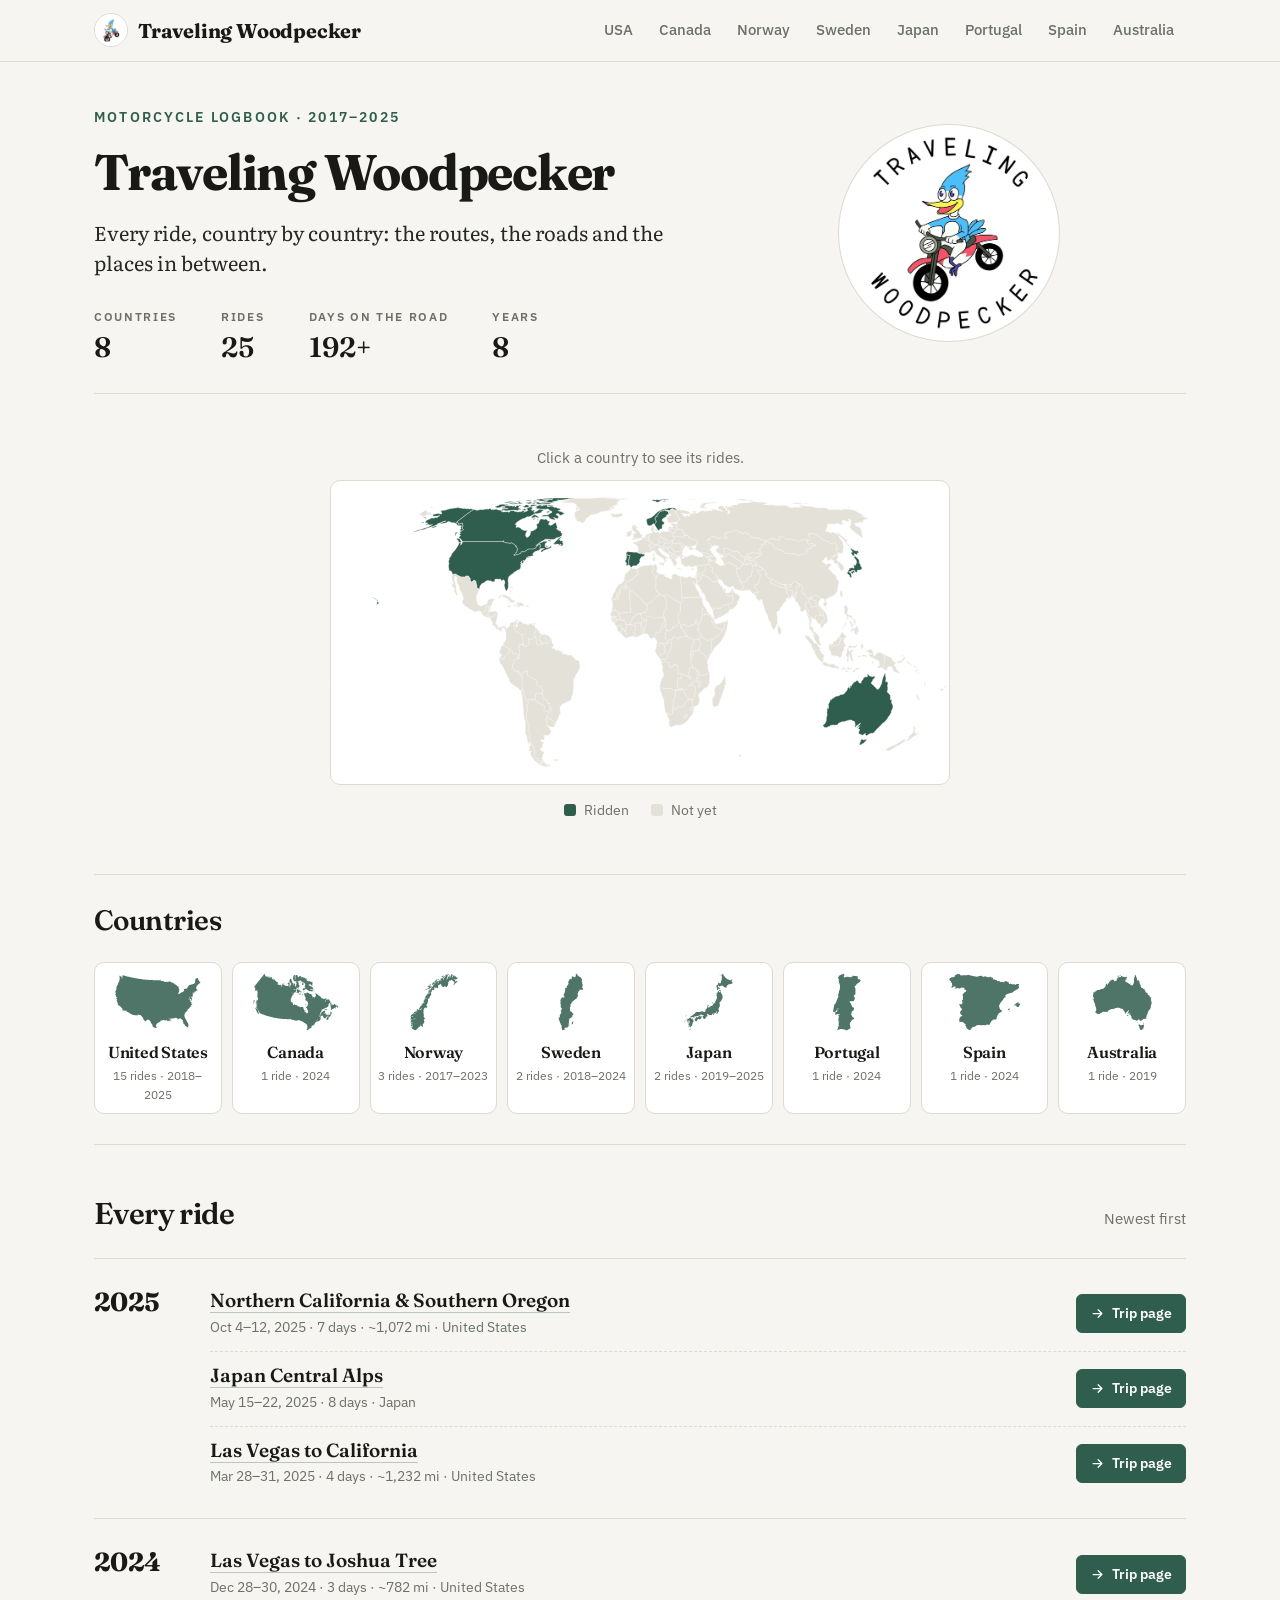
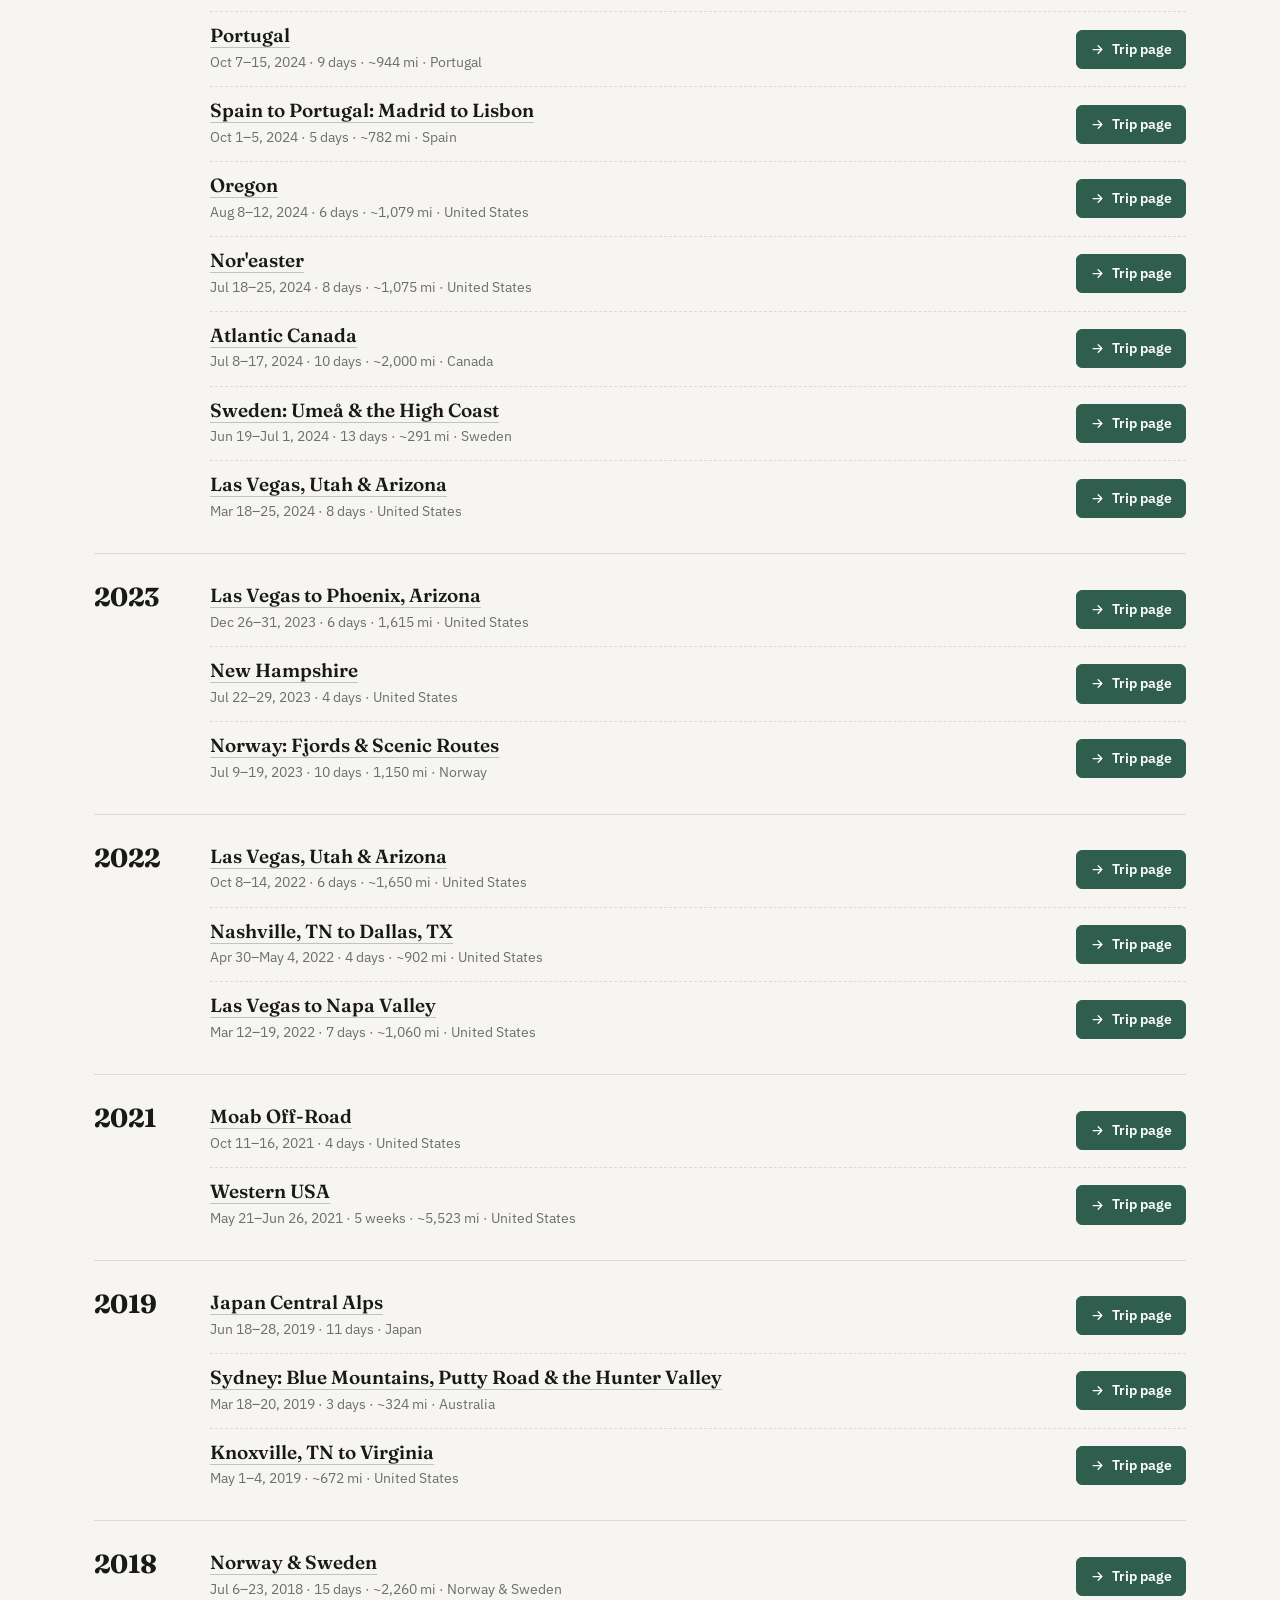
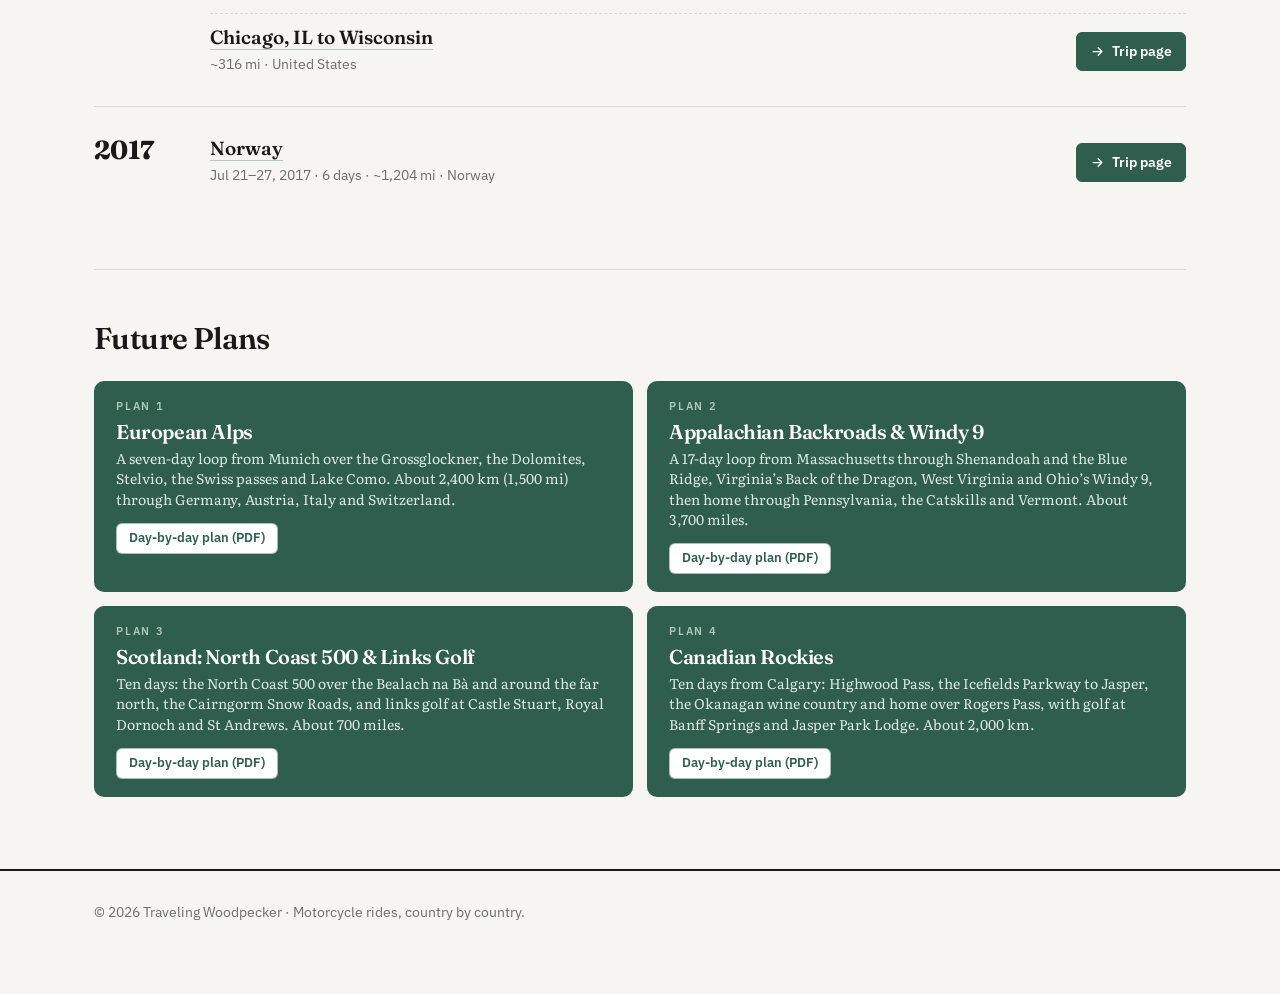
==== index.html @ bb6743f8 "d" ====
<!DOCTYPE html>
<html lang="en">
<head>
<meta charset="utf-8">
<meta name="viewport" content="width=device-width, initial-scale=1">
<title>Traveling Woodpecker</title>
<meta name="description" content="A motorcycle logbook: every ride, country by country.">
<meta name="theme-color" content="#2F5D4E">
<link rel="icon" type="image/png" href="/assets/favicon.png">
<link rel="preconnect" href="https://fonts.googleapis.com"><link rel="preconnect" href="https://fonts.gstatic.com" crossorigin><link href="https://fonts.googleapis.com/css2?family=Fraunces:opsz,wght@9..144,600;9..144,700&family=Literata:opsz,wght@7..72,400;7..72,600&family=IBM+Plex+Sans:wght@400;500;600&family=IBM+Plex+Mono:wght@500&display=swap" rel="stylesheet">
<link rel="stylesheet" href="/assets/site.css?v=ee7597eb">
</head>
<body>
<header class="topbar"><div class="topbar-in"><a class="brand" href="/"><img src="/assets/logo-mark.png" alt="" width="34" height="34"><span>Traveling Woodpecker</span></a><nav class="nav" aria-label="Countries"><a href="/usa/">USA</a><a href="/canada/">Canada</a><a href="/norway/">Norway</a><a href="/sweden/">Sweden</a><a href="/japan/">Japan</a><a href="/portugal/">Portugal</a><a href="/spain/">Spain</a><a href="/australia/">Australia</a></nav></div></header>
<main class="wrap">
<section class="hero hero-split home-hero">
<div><p class="kicker">Motorcycle logbook · 2017–2025</p>
<h1>Traveling Woodpecker</h1>
<p class="dek">Every ride, country by country: the routes, the roads and the places in between.</p>
<dl class="stats"><div class="stat"><dt>Countries</dt><dd>8</dd></div><div class="stat"><dt>Rides</dt><dd>25</dd></div><div class="stat"><dt>Days on the road</dt><dd>192+</dd></div><div class="stat"><dt>Years</dt><dd>8</dd></div></dl></div>
<img class="home-logo" src="/assets/logo-520.png" alt="Traveling Woodpecker logo: a woodpecker riding a dirt bike" width="520" height="511">
</section>
<section class="section" aria-label="World map" id="map-h">
<p class="section-note" style="margin:0 0 10px;text-align:center">Click a country to see its rides.</p>
<svg class="worldmap" viewBox="0 0 960 470" role="img" aria-label="World map with the countries ridden highlighted"><path d="M949.4,323L950.2,322.4L950.8,323.4L949.7,325.3L947.9,325.8L946.6,325.3L946.9,323.8L948.3,322.6ZM955.4,319.6L953.5,320.5L951.5,321.3L951.6,319.9L953.2,319.2L954.1,319L956,317.9L956,317.9L955.4,319.6ZM4,317.9L4,317.9L4,317.9L4.5,317.7L4.7,319.4L4.6,319.6L4.6,319.6L4,317.9Z"><title>Fiji</title></path><path d="M571.4,263.4L571.8,263.8L581.5,271.2L581.7,273.3L585.5,276.9L584.1,281.4L584.2,283.5L585.9,284.8L586,285.7L585.2,287.9L585.3,289L585.1,290.7L585.9,293L586.9,296.5L587.8,297.3L585.6,299.4L582.6,300.8L581,300.7L580,301.8L578.1,301.9L577.4,302.4L574.3,301.4L572.2,301.6L571.7,296.8L570.8,295.1L570.3,294.1L567.7,293.4L566.3,292.3L564.6,291.7L563.5,291.1L562.4,290.2L561.1,285.6L559.6,283.6L559.1,281.5L559.4,279.6L558.9,276.3L560.1,276.1L561.1,274.8L562.1,272.9L562.8,272.2L562.8,271L562.2,270.2L562.1,268.7L562.9,268.3L563,266.1L562,264.1L562.9,263.7L565.9,263.7Z"><title>Tanzania</title></path><path d="M457.9,161.6L457.9,161.9L457.9,162.5L457.7,167.7L449.3,167.5L449.1,176.3L446.7,176.7L446,178.4L446.3,183.5L436.1,183.5L435.5,184.6L435.7,183.2L435.7,183.2L441.6,182.9L441.9,181.6L443.1,180.1L444.1,175.3L447.8,171.5L449.2,167.2L450,166.9L450.9,164.3L453.1,163.9L454,164.3L455.1,164.3L456,163.6L457.6,163.5L457.5,161.6Z"><title>W. Sahara</title></path><a href="/canada/" aria-label="Canada"><path d="M204.7,94.1L204.4,94.1L202.3,91.3L201.7,90.1L198.6,88.9L199.5,86.4L201.3,84.7L199.5,83.6L201.1,81.4L200.3,79.4L201.6,78.1L204,76.8L205.5,75.2L203.5,73.5L204.4,70.6L205,68.8L204.3,67.7L204.1,66.7L204.4,65.4L201.4,66.2L197.9,67.6L197.9,66L197.7,64.9L196.5,64.3L194.6,64.2L211,51.4L221.4,44.1L224.1,44.5L225.7,45.4L227.4,45.6L230.2,44.8L233.2,44.3L235.6,44.5L239.5,43.7L243.1,43.2L243.3,44L245.3,43.5L246.9,42.7L247.9,42.9L248.8,44.5L252.8,43.3L251.2,44.7L253.9,44.4L255.3,43.8L257.4,43.9L259.2,44.7L262.7,45.4L264.8,45.7L266.8,45.6L268.1,46.6L264.4,47.6L267.3,48L272.6,47.7L274.6,47.4L275.3,48.6L278.4,47.6L277.4,46.7L279.3,46.1L281.7,46L283.4,45.8L284.4,46.3L285.1,47.3L287.4,47.2L289.8,48.1L293,47.7L295.7,47.8L296.7,46.6L298.7,46.2L300.9,46.9L299.1,48.8L301.8,47.2L303.2,47.2L306,45.3L305.1,44.1L303.7,43.4L305.9,41.4L309.4,40.2L311.4,40.5L312.5,41.2L313,43.2L310.5,44.1L313.5,44.5L311.7,46.4L315.6,44.9L316.6,46.2L314.8,47.6L315.4,49L318.6,47.5L321.5,45.8L323.4,43.8L325.9,43.9L328.4,44.2L330,45.1L329.4,46.1L327.1,47.1L327.6,48.2L326.5,49.1L321.6,50.6L318.7,50.9L317.3,50.3L315.9,51.3L312.5,53.1L311.2,54L307.7,55.5L304.8,55.6L302.5,56.6L301.2,58L298.7,58.3L294.7,60.1L290.4,62.8L288.1,64.7L285.8,67.5L288.5,67.9L287.7,70.2L287.2,72.1L290.5,71.6L293.6,72.7L295.1,73.7L295.8,74.9L297.9,75.7L299.5,76.8L302.9,76.9L305.1,77.2L303.3,79.5L302.4,82.2L302.3,85.2L304.1,87.8L306.3,86.9L309,84.1L310.2,79.8L309.5,78.4L313.6,77.2L317.1,75.4L319.3,73.6L320.1,71.9L320,69.7L318.7,67.8L322.8,65.3L323.3,63.1L325.1,59.5L326.9,58.9L329.8,59.6L331.7,59.8L333.8,59.2L335.1,60L336.7,61.3L336.7,62.2L340.2,62.4L339,64.4L337.9,67.5L339.5,67.8L340.2,69.3L344,67.9L347.4,65.2L349.3,64.1L349.7,66.3L350.8,69.4L351.6,72.5L350,74.1L352.2,75.5L353.4,77L356.5,77.7L357.5,78.5L357.4,80.8L359,81.2L359.4,82.2L358.4,85.2L356.4,86.3L354.5,87.2L350.5,88.2L346.8,90.5L342.9,91L338.4,90.4L335.1,90.4L332.7,90.6L329.9,92.6L326.6,93.9L321.7,97.7L318,100.4L320.1,99.9L325.3,96.1L331,93.7L334.5,93.4L335.9,94.8L333,96.8L332.5,99.9L332.4,102.1L334.9,103.6L338.8,103.2L342.3,99.8L341.7,102L342.8,103.1L339.3,105L333.6,106.8L330.8,108L327.5,110.2L325.8,110L326.6,107.4L331.5,104.9L327.8,105L325.1,105.4L324.2,103.7L325.8,99.7L325.1,98.8L323.4,99.3L323,98.6L320.3,100.8L318.7,103.1L317.3,104.4L316.2,104.9L315.4,105L314.9,105.8L310.6,105.8L307.1,105.8L305.8,106.4L302.5,108.5L302.1,108.8L300.9,109.9L298.7,109.9L296.4,109.9L295.2,110.4L295.3,111L295.1,112L294.9,112.3L291.2,113.8L288.6,114.3L285.2,115.9L284.6,115.9L284,115.4L283.9,115L284.1,114.7L285.1,113.6L286.9,111.9L288.4,110.1L289.1,107.5L289.8,104.8L288.1,103.4L288.6,102.8L288.4,102.5L287.8,102.5L287.6,102L287.8,101.3L287.2,101.6L286.6,101.5L286.9,101.2L286.5,100.9L286.7,100.2L285.4,99.2L284.1,98.3L282.4,97.1L280.9,96.1L278.4,96.9L277.7,96.9L275.3,96.2L273.3,96.5L271.6,95.7L269.5,95.2L268.1,95L267.7,94.5L268.2,93L267.4,93L266.8,94.1L262.1,94.1L254.5,94.1L246.8,94.1L240.1,94.1L233.4,94.1L226.8,94.1L220,94.1L217.7,94.1L211.1,94.1ZM313.7,59.2L315.9,58.1L318.6,58.1L318.2,58.6L315,59.8L313.6,59.8ZM338.3,38.7L337.1,37.9L337.7,37.3L338.7,37.2L342.5,37.4L344.8,38.2L344.6,38.7L342.8,38.6L340.9,38.6L338.7,38.8ZM320.3,60L321.6,59.3L322.4,59.4L322.5,59.8L320.9,61.1L320.2,60.9L320.1,60.2ZM317.3,35.4L315.7,35.9L313.3,35.8L311.7,35.4L313.3,34.8L316.2,34.4L317.2,34.9ZM320.7,31.9L319.9,31.9L316.8,31.9L316.8,31.5L320.2,31.5L321.1,31.8ZM317.5,30.4L319.1,30.8L318.1,31.3L315.3,31.5L314.3,31.2L314.1,30.8L314.5,30.3L316.6,30.4ZM325.9,36.2L323.3,36L319.2,35.6L319.4,34.8L320,34.1L318.9,33.5L315.5,33.3L314,32.9L315.3,32.4L318.7,32.4L320.1,32.9L323.5,32.9L324.5,33.3L323.5,33.8L325.2,34.1L325.9,34.4L328.2,34.5L330.6,34.6L333.7,34.3L337.3,34.2L340,34.3L341.4,34.8L341.2,35.4L339.7,35.8L336.8,36.1L334.8,36L329.5,36.2ZM292.2,31.1L294.3,31.3L293.3,31.7L289.6,32.1L287.7,31.6L289.5,31.3ZM293.7,30.4L295.6,30.6L293.2,30.8L290.4,30.8L290.7,30.7L292.9,30.3ZM357.7,87.5L355.9,89.3L353.6,91.8L355.3,90.8L356.6,91.4L355.5,92.4L357.2,93.2L358.5,92.5L360.4,93.4L359,95.5L360.7,95L360.5,96.5L360.7,98.3L358.9,100.9L357.8,101L356.5,100.4L357.8,98L357.3,97.7L353.8,100.2L352.5,100.1L354.5,98.7L352.6,98L350.1,98.2L345.7,98.1L345.7,97.2L347.5,96.2L346.8,95.4L349.3,93.7L353.2,89.2L355.2,87.6L357.5,86.7L358.4,86.8ZM318.4,53.3L319.9,54L321.6,54.7L321,55.7L322.6,55.6L323.4,56.3L321.2,57L318.5,56.5L318.2,55.5L315.4,56.6L311.7,57.8L312,56.5L309.2,56.7L311.8,55.6L313.4,53.9L315.7,52L316.9,52.1L316.5,53.1L317.8,52.7ZM339.4,39.5L341.7,38.8L344.9,39.6L346.8,40.4L346.4,41.2L350,40.8L351,41.9L354.9,42.6L356,43.3L356.5,45.1L352.4,46L356,47.2L358.6,47.7L360.2,49.5L363.1,49.6L361.6,51.1L356.7,53.5L354.9,52.6L353.2,50.6L350.6,50.9L349.5,52.1L350.8,53.3L352.8,54.3L353.2,54.9L353.2,57L351.5,58.7L349.4,58L345.6,56.3L347.2,58.2L348.4,59.6L348.3,60.4L343.4,59.4L340,58.1L338.3,57L339.4,56.4L337.3,55.3L335.2,54.2L334.8,54.8L328.9,55.2L327.8,54.4L330.3,52.9L333.9,52.8L338,52.6L338,51.8L339.4,50.8L343.2,48.8L343.4,47.9L343.1,47.2L341,46.3L337.8,45.6L339.3,45.1L338.3,44L336.8,43.9L335.9,43.3L334.4,43.8L330.9,44L324.6,43.6L321.2,43.1L318.5,42.8L317.6,42.2L320.3,41.4L317.7,41.4L318.9,39.7L321.7,38.2L324.1,37.5L329.1,37.1L326.8,38.1L327.2,39.2L330.1,37.8L335.2,37.2L336.7,38.9L335.5,39.9ZM314.4,36.6L318,36.7L321,37L316.9,38.4L314.4,38.8L311.2,40L309.2,39.9L309.7,38.5L310.6,37.7L312.2,37ZM268.8,33.7L273.1,32.7L277.8,31.9L280.4,31.9L283,31.8L281.4,32.7L279.4,33.2L277.8,33.3L273.8,33.8L270.7,34ZM195,80.1L197.2,79.9L193.7,82.9L193.7,85.1L192.8,85.1L192.6,83.9L192.9,82.6L192.6,81.8L193.4,80.6L194.3,79.8ZM303.6,29.8L306.7,30L310.7,30.4L311.3,30.9L311.4,31.4L308.8,31.3L306.5,30.9L302.8,30.9L304.9,30.5L303.2,30.3ZM202.2,95.5L200.7,95.9L198,94.6L198.2,93.6L196.9,92.6L197.2,91.8L195.3,91.2L195.7,89.7L196.5,89.1L198.3,89.7L199.3,90.1L201.1,90.4L201.1,91.4L201.1,92.7L202.4,93.9ZM267.7,36.1L269.7,36.5L274.1,36.5L275.2,37L276.2,37.6L273.5,38L267.6,39.2L263.9,40.4L262.9,41.1L257,41.9L257.1,41.2L254.2,40.3L255.9,39.6L258.8,38.4L261.8,37.3L261.4,36.4ZM294.2,34.1L296,33.9L297.7,33.9L297.2,34.6L295.3,35.3L289.1,35.5L283.9,36.2L281.2,36.2L281.6,35.7L286.1,35.1L278,35.3L275.9,35L280.1,33.6L282.3,33.3L286.5,33.7L288.5,34.5L291.4,34.6L290.6,33.3L292.8,32.8L294.4,33L294.1,33.6ZM291.3,38.3L292.5,38.9L291.8,40.6L290.9,41.8L293,42.7L295.4,43.5L294.3,44.3L291.1,44.5L291.5,45.2L290.2,45.9L287.1,45.6L284.5,45.1L282.3,45.2L278.1,45.8L273,46.1L269.5,46.3L269.6,45.4L267.7,44.9L265.8,45.1L265.3,43.6L266.8,43.4L270,43.1L272.5,43.2L275.2,42.9L272.2,42.5L268.1,42.6L265.6,42.6L265.5,41.9L270.6,41.2L267.7,41.3L265.2,40.8L268.4,39.5L270.5,38.9L276.5,37.9L277.9,38.2L276,39L280.6,38.5L282,39.3L285.1,38.5L286.1,39L285.5,40.6L287.3,39.9L288,38.2L289.9,38ZM301.4,38.9L300.7,37.8L303.6,37.1L305.4,37.4L308.7,37.2L308.7,37.6L306.2,38.4L308.1,39.1L306.2,40.6L302.5,41.3L300.9,41.1L300.4,40.5L297.4,39.2L298,38.7ZM292.2,37.4L294.6,37.4L295.6,37.7L292.8,38.8L291.3,37.7ZM311.6,32.9L312.2,33.6L311.4,34.3L309.4,35.3L306.4,35.5L304.8,35.2L305.8,34.4L302.9,34.5L304,33.4L305.8,33.5L309,33L311.3,33.1ZM321,28.5L322.5,28.2L324.3,28.1L323.8,27.9L327.7,27.9L329.3,28.4L331.8,28.6L334.3,28.8L334.9,29.5L336.5,29.8L333.9,30.1L329.9,31L326.8,31.1L323.5,30.9L322.2,30.4L322.7,30L324.3,29.7L321.3,29.8L319.9,29.4L319.4,28.9ZM329.7,27.3L332.3,27.2L334.3,27.1L337.6,27L340.4,26.7L342.3,26.8L343.9,27L345.5,26.6L347.8,26.4L350.8,26.4L355.8,26.3L356.6,26.4L361.4,26.3L364.9,26.3L368.4,26.4L372.7,26.4L376.1,26.5L379,26.7L378.7,27L374.5,27.3L370.3,27.5L368.7,27.7L372.3,27.7L367.9,28.2L365,28.5L361.4,29.3L357.8,29.5L356.6,29.7L351.4,29.8L353.6,29.9L352.3,30.1L353.1,30.7L351.2,31.1L348.2,31.4L347,31.9L344.2,32.3L344.2,32.6L347.2,32.5L346.9,32.9L341.6,33.7L337.5,33.3L332.2,33.5L329.8,33.3L326.7,33.3L327.1,32.6L330.6,32.3L330.7,31.4L331.8,31.4L335.8,31.9L334.3,31.1L331.8,30.9L333.6,30.4L336.9,30.2L337.8,29.8L335.8,29.4L335.7,28.8L340.2,28.9L341.4,29L344.4,28.6L340.7,28.5L334.9,28.6L332.3,28.3L331.4,27.9L329.7,27.6ZM338.7,48.5L337,49.1L334.8,49.2L335.1,48.2L336.7,47.1L338.7,46.8L339.7,47.3L339.1,48.2ZM303,44.5L303.4,45.2L301.6,45.9L299.7,45.3L298,45.5L296.3,44.7L298.5,44.1L300.7,43.3L302.1,43.8L302.8,44.2ZM336.4,91.6L337.3,91.4L339.9,92.1L341.8,93.3L341.6,93.8L340.5,93.8L338,92.9ZM334.4,99.8L334.6,101.2L336.1,101.6L338.3,101.5L336.7,102.7L335.8,102.9L333.4,101.7L333.2,100.7Z"><title>Canada</title></path></a><a href="/usa/" aria-label="United States"><path d="M204.7,94.1L211.1,94.1L217.7,94.1L220,94.1L226.8,94.1L233.4,94.1L240.1,94.1L246.8,94.1L254.5,94.1L262.1,94.1L266.8,94.1L267.4,93L268.2,93L267.7,94.5L268.1,95L269.5,95.2L271.6,95.7L273.3,96.5L275.3,96.2L277.7,96.9L278.4,96.9L280.9,96.1L282.4,97.1L284.1,98.3L285.4,99.2L286.7,100.2L286.5,100.9L286.9,101.2L286.6,101.5L287.2,101.6L287.8,101.3L287.6,102L287.8,102.5L288.4,102.5L288.6,102.8L288.1,103.4L289.8,104.8L289.1,107.5L288.4,110.1L286.9,111.9L285.1,113.6L284.1,114.7L283.9,115L284,115.4L284.6,115.9L285.2,115.9L288.6,114.3L291.2,113.8L294.9,112.3L295.1,112L295.3,111L295.2,110.4L296.4,109.9L298.7,109.9L300.9,109.9L302.1,108.8L302.5,108.5L305.8,106.4L307.1,105.8L310.6,105.8L314.9,105.8L315.4,105L316.2,104.9L317.3,104.4L318.7,103.1L320.3,100.8L323,98.6L323.4,99.3L325.1,98.8L325.8,99.7L324.2,103.7L325.1,105.4L325.1,106.4L322.1,107.8L319.3,108.9L316.5,109.8L314.6,111.6L314,112.3L313.4,113.9L313.6,115.5L314.5,115.6L314.7,114.5L315.1,115.2L314.6,116L312.9,116.5L311.7,116.5L309.8,117L308.7,117.2L307.3,117.3L305,118.2L308.7,117.6L309.2,118.2L305.5,119.2L304,119.2L304.2,118.8L303.2,119.7L303.8,119.8L302.5,122.1L299.9,124.5L300,123.7L299.5,123.5L299,122.7L298.9,124.4L299.3,125L299,126.2L297.8,127.4L295.6,130L295.4,129.8L296.9,127.7L296,126.5L296.7,123.8L295.7,125.2L295.5,127.2L294.1,126.7L295.4,127.7L294.5,130.8L295.1,131L295,132.1L294.3,135.4L292,137.8L289.2,138.7L287,140.7L285.7,140.9L284,142.1L283.4,143.2L280,145.3L278.1,146.9L276.3,148.9L275.3,151.3L275.1,153.6L275.1,156.5L275.6,158.9L275.3,160.3L275.5,164.3L274.9,166.6L274.4,167.9L273.3,170L272.4,170.5L271.3,170L271.2,168.5L270.4,167.7L269.8,164.8L269.2,162.2L269.2,160.9L270.3,158.6L270.1,156.7L268.9,153.9L268.1,153.4L265.1,154.9L264.7,154.8L263.9,153.2L262.6,152.4L259.6,152.8L257.5,152.4L255.5,152.6L254.3,153.2L254.5,154.1L254.1,155.4L254.4,156.1L253.8,156.5L253,156L251.9,156.7L250,156.6L248.7,154.8L246.4,155.2L244.8,154.4L243.1,154.7L240.8,155.5L237.7,158L234.7,159.4L232.8,161L231.8,162.6L231,164.9L230.7,166.6L230.8,167.7L229.8,167.8L228.2,167.1L226.5,166L226.3,164.4L226.4,162L225.5,160.1L225.3,158.1L224.8,155.8L223.5,154.4L221.4,154.5L218.9,157.2L217.1,156.2L216.2,155.1L216.2,153.3L216,151.5L215.1,150.1L214.2,149L213.7,147.8L209.4,147.8L208.9,149.2L206.9,149.2L201.9,149.2L197.1,146.9L194,145.3L194.6,144.6L191.2,145L188.3,145.2L188.6,143.6L187.9,141.7L186.9,141.3L187.1,140.3L185.8,140.2L185.3,139.3L183.1,138.9L182.8,138.4L183.3,136.6L182.6,133.4L182.9,128.9L183.4,128.2L182.9,127.1L182.6,124.4L183.7,121.9L183.5,120.2L185.5,117.6L187.1,114.9L187.9,112.6L190.7,109.7L192.8,107L194.9,104.2L197.3,100.3L198.4,97.8L198.8,96.4L199.5,95.9L202,96.8L201.2,99.6L202.3,98.8L203.7,96.4ZM73.4,187.9L73.8,188.2L74.1,188.6L74.3,189.9L74.2,190.1L72.9,190.8L71.9,191.4L71.3,191.9L70.8,191.4L71.2,190.5L71.2,189.2L71.5,188.8L72.1,188.2L72.2,187.5L72.5,187.2L72.6,187.3ZM72.7,185.4L72.4,185.9L71.4,186.1L71.2,185.4L71,185.1L71.1,184.9L71.4,184.6L72.2,184.9ZM71.3,184L71,184.4L69.7,184.3L70,183.9ZM68.7,182.1L68.8,182.3L69.1,183.5L68.9,183.7L68.7,183.7L67.9,183.5L67.8,182.7L67.8,182.6ZM65.8,180.4L65.6,181.2L65.1,181.5L64.5,180.9L64.7,180.7L65.3,180.3ZM143.3,64L144.6,64.2L143.5,65.1L141.8,65.5L141.1,65.1L140.8,64.4ZM162.7,69.9L163.8,70.1L163.8,70.9L160.5,72.1L157.3,73L157,72.4L158.1,71.2L161.1,70.3ZM221.4,44.1L211,51.4L194.6,64.2L196.5,64.3L197.7,64.9L197.9,66L197.9,67.6L201.4,66.2L204.4,65.4L204.1,66.7L204.3,67.7L205,68.8L204.4,70.6L203.5,73.5L205.5,75.2L204,76.8L201.6,78.1L201.3,77.1L200.3,76.2L201.9,74L201.4,71.9L202.7,69.5L200.9,69.4L197.7,69.3L196.1,68.6L194.7,66L193.3,65.6L190.8,64.7L187.7,64.9L185.1,63.8L184,62.8L181.1,63.3L179.4,65L178.1,65.1L175.1,65.6L172.3,66.5L169.4,67L170.9,65.5L174.8,63.2L177.9,62.5L178.1,61.9L173.9,63.2L170.4,64.8L165.3,66.5L165.3,67.7L161.1,69.5L157.6,70.5L154.6,71.3L152.7,72.4L147.8,73.7L145.7,75L141.9,76.1L140.7,75.9L137.9,76.6L134.6,77.5L131.8,78.4L127.2,79.1L127.4,78.7L131.3,77.5L134.3,76.6L138.3,75.2L141.3,74.9L143.6,73.9L148.4,72.3L149.5,71.8L152.1,70.9L154.8,69L157.8,67.6L154.4,68.3L154.3,67.9L152,68.8L152.3,67.5L150.6,68.4L151.4,67.2L148.1,68.2L146.8,68.2L148.6,66.7L150.2,65.8L150,64.9L146.8,65.4L146.6,64.3L146,63.7L147.9,62.4L147.8,61.4L150.5,60L154,58.8L156.4,57.6L158.3,57.4L159.1,57.8L162.3,56.7L163.4,56.9L165.9,56.2L167,55.2L166.5,54.8L169.2,54L168,54L165.2,54.5L163.9,55L163.1,54.5L160,54.7L158,54.2L158.5,53.3L158.1,52.1L162.2,51.2L168.1,50.2L169.6,50.2L167.7,51.2L171.9,51.2L172.3,49.9L171.3,49.1L171.6,48.1L171.2,47.3L169.7,46.7L172.4,45.7L175.8,45.6L179.6,44.7L181.6,43.8L184.9,43L187.1,42.8L191.9,42L193.3,42.1L197.7,41.1L199.8,41.5L199.8,42.3L201.2,42L204.1,42.1L203.3,42.5L205.6,42.8L207.7,42.6L210.7,43.2L213.9,43.3L214.9,43.6L217.8,43.3L219.8,43.8ZM144.6,56.2L145.1,56.6L146.7,56.4L147.3,57L148.8,57.3L148.3,57.5L146.1,58L145.3,57.5L145.2,57.1L143.3,57.2L143.1,57Z"><title>United States of America</title></path></a><path d="M675.4,93.5L674.7,95.4L673,95.6L674.4,98.5L673.8,99.9L668.8,98.9L669.7,104.2L668.8,104.9L664.8,106L669.2,111.3L667.9,112.1L668.8,113.8L667.2,113.4L665.5,112.3L661.9,112L658,111.9L657.3,112.2L653.5,110.9L652.4,111.6L652.7,113.4L648.4,112.3L647.1,112.8L647,114.1L645.9,114.7L643.5,116.8L643.2,119L642.4,119.1L641.2,117.6L638.2,117.5L636.8,115L635.7,114.9L634.8,111.9L631.2,109.6L627.3,109.9L624.7,110.3L621.6,107.6L619.4,106.4L615.1,104.3L614.5,104L609.2,105.8L612.6,117.1L611.4,117.2L609.1,114.8L607.2,113.9L604.7,114.6L604,115.6L603.6,114.8L603.9,113.6L603.1,112.5L600.1,111.4L598.4,108.7L596.9,108L596.5,107L598.8,107.3L598.3,105.1L600.1,104.6L602.3,105L601.8,102.1L600.8,100.3L598.6,100.4L596.5,99.7L594.2,101L592.3,101.6L591,101.2L590.8,99.6L588.8,97.7L587.1,97.8L584.6,95.8L585.3,93.6L584.5,93.1L585.3,89.9L588.1,91.6L587.7,89.5L591.3,86.5L594.7,86.4L600.2,88.3L603.2,89.5L605.1,88.3L608.6,88.2L612,89.7L612.3,88.9L615.5,89L615.5,87.7L611.1,85.8L612.7,84.4L612,83.7L613.8,83L611.4,81.1L612,80.2L619.6,79.3L620.3,78.6L625.2,77.6L626.6,76.5L630.7,77.1L632.8,79.9L634.7,79.2L637.9,80.1L638.5,81.6L640.5,81.4L644.5,78.9L644.2,79.7L648,81.8L656.7,88.8L657.1,87.3L660.9,88.9L663.7,88.2L665.2,88.7L667.2,90.3L669,90.9L670.6,92.1L673.3,91.7Z"><title>Kazakhstan</title></path><path d="M612.6,117.1L609.2,105.8L614.5,104L615.1,104.3L619.4,106.4L621.6,107.6L624.7,110.3L627.3,109.9L631.2,109.6L634.8,111.9L635.7,114.9L636.8,115L638.2,117.5L641.2,117.6L642.4,119.1L643.2,119L643.5,116.8L645.9,114.7L647,114.1L647.8,114.4L646.6,116.4L648.7,117.6L650.1,116.8L653.5,118.4L651.3,120.7L649.4,120.4L648.4,120.5L647.8,119.6L647.8,118.1L644.8,118.9L644.7,120.9L644.2,122.6L642.1,122.5L641.9,123.9L643.9,124.6L645.2,127L644.8,130.2L642.8,129.5L641.4,129.5L640.9,127.6L637.3,126.2L634.3,124.6L632.3,123.1L628.9,121L626.8,117.8L625.8,117.2L623.3,117.3L622.2,116.7L621.2,114.2L617.5,112.6L616.1,114.4L614.4,115.5L615.2,117Z"><title>Uzbekistan</title></path><path d="M859.8,269.4L864.4,271.9L869.2,274L871,275.8L872.3,277.7L872.6,279.8L876.8,282L877.3,284L874.8,284.3L875.1,286.8L877.2,289.1L878.4,293L880,292.8L879.6,294.4L881.6,295L880.7,295.7L883.3,297.2L882.8,298.3L881,298.5L880.5,297.6L878.3,297.2L875.6,296.7L873.9,294.4L872.7,292.4L871.7,289.2L868.4,287.6L866,288.7L864.2,289.9L864.2,292.5L861.9,293.8L860.5,293.1L857.8,293L859.1,281.2ZM890.9,273.3L891.9,274.4L892.1,276.3L891.2,277.3L890.8,275.1L890.3,273.7L889.1,272.5L887.7,271L885.8,269.9L886.6,269L888,270.1L888.9,270.9L890,271.7ZM886.7,281.2L885.2,282L883.7,282.9L882.3,282.9L880.2,281.8L878.7,280.8L879.1,279.7L881.4,280.2L882.9,279.9L883.5,278.2L883.9,278.1L884,280L885.5,279.8L886.4,278.5L888,277.2L887.9,275.1L889.5,275L890,275.6L889.8,277.6L888.7,279.8L887.2,280.1ZM896.2,279.3L896.9,280.2L898,282.5L899.1,283.7L898.7,284.7L897.9,285.1L896.9,283.7L895.9,281.4L895.6,278.6L896,278.3Z"><title>Papua New Guinea</title></path><path d="M859.8,269.4L859.1,281.2L857.8,293L855.8,290L853.1,289.3L852.4,290.3L848.9,290.5L850.4,287.5L852.2,286.5L851.9,282.6L850.9,279.5L845.9,276.5L843.7,276.2L839.9,272.8L839,274.6L837.9,274.9L837.4,273.6L837.5,272L835.5,270.2L838.4,268.9L840.4,269L840.2,268L836.2,268L835.2,265.8L832.8,265.2L831.7,263.4L835.4,262.5L836.7,261.3L841.1,262.8L841.5,264.2L842.1,270L844.7,272.2L847.1,268.3L850.3,266.2L852.7,266.1L855,267.4L856.9,268.7ZM814.8,292.2L815,292.9L814.9,294L812.8,296.7L810.4,297.5L810.2,297L810.6,295.8L812,293.6ZM840.4,285L840.4,282.2L841,280.9L841.7,279.7L842.2,280.8L842.1,282.5ZM797.3,245L795.9,248.2L798,251.7L797.6,253.3L800.7,256.7L797.5,257.1L796.6,259.6L796.7,262.9L794.1,265.4L793.9,269L792.6,274.5L792.3,273.2L789.2,274.9L788.2,272.7L786.3,272.4L785,271.3L781.7,272.6L780.8,270.8L779.1,271L776.9,270.6L776.6,265.7L775.2,264.7L774,261.6L773.6,258.5L773.9,255.1L775.4,252.7L775.9,255.1L777.8,257.2L779.5,256.4L781.3,256.7L782.8,254.8L784.1,254.5L786.7,255.5L788.8,254.8L790.1,249.7L791.1,248.5L791.8,244.3L794.9,244.3ZM828.4,270.1L831.4,271.2L832.2,274L830,272.5L827.8,272.2L826.2,272.4L824.4,272.3L825.1,270.3ZM821.6,273.7L819.7,273.1L819.3,271.5L822,271.3L822.6,272.5ZM824.6,252.1L824.9,254.1L826.5,254.4L826.8,255.9L826.7,259L825.3,258.7L824.9,260.9L826,262.8L825.2,263.2L824.1,260.9L823.3,256.3L823.8,253.4ZM811.3,256.8L814.4,256.6L817,254L817.5,254.8L815.3,258.4L813.3,259.1L810.7,258.4L806.2,258.6L803.9,259.1L803.5,261.9L805.9,265.1L807.3,263.4L812.4,262.2L812.1,263.9L811,263.3L809.8,265.5L807.4,266.9L809.8,271.5L809.2,272.8L811.4,277L811.2,279.3L809.7,280.4L808.7,279.1L810.2,276.2L807.5,277.6L806.9,276.6L807.3,275.2L805.5,273L805.8,269.5L804,270.6L804,274.8L803.8,280L802.1,280.5L801,279.5L802,276.2L801.7,272.7L800.6,272.6L799.9,270.1L801.1,267.8L801.5,264.9L802.9,259.4L803.5,257.9L805.7,255.2L807.9,256.3ZM801.7,297.1L798.5,294.6L801.1,293.9L802.3,295L803.1,296.1L802.8,297ZM805.3,290.9L807.1,290.6L809.6,289.3L809,291.3L804.9,292.3L801.4,291.9L801.5,290.6L803.7,289.8ZM797.1,290.3L798.8,290L799.3,291.5L796.1,292.2L794.2,292.7L792.7,292.7L793.9,290.6L795.4,290.6L796.2,289.3ZM771.5,283.3L771.7,284.5L776.9,284.9L777.6,283.4L782.4,285.2L783.2,287.5L787.2,288.2L790.2,290.3L787,291.7L784.2,290.2L781.8,290.3L779,290.1L776.6,289.4L773.6,288L771.7,287.7L770.5,288.1L765.8,286.6L765.4,285.1L763,284.8L765.1,281.4L768.3,281.6L770.4,283ZM761.2,263.9L761.7,266.4L762.6,268.5L764.5,268.8L765.8,271.1L764.9,275.6L764.5,281.2L761.5,281.3L759.4,278.2L756.1,275.3L755,273.1L753.1,270.1L751.8,267.4L749.9,262.3L747.5,259.3L746.7,256.2L745.6,253.3L743.2,251.1L741.7,248L739.6,245.9L736.6,241.9L736.2,240.1L738,240.2L742.2,240.9L744.7,244.5L746.9,246.9L748.5,248.4L751.1,252.3L753.9,252.4L756.2,254.9L757.8,257.9L759.8,259.6L758.7,262.6L760.3,263.8Z"><title>Indonesia</title></path><path d="M330.8,436L332.2,437.3L334.2,439.3L337.8,440.9L341.1,441.6L340.8,442.9L338.8,443L337.3,442.1L336,442L333.7,442ZM334.9,367L334.8,369.6L334.8,373.1L335.6,376.4L335.2,377.1L335.5,379.2L335.7,380.9L339.5,383.7L339.7,386L341.6,387.4L341.8,389L340.5,393.1L337.4,394.8L332.8,395.4L330,395.1L331.1,397L331.3,399.3L332.2,400.9L331.1,402L328.8,402.4L326.2,401.3L325.5,402.1L326.8,405.2L328.7,406.1L329.7,405.2L330.9,406.8L329.1,407.7L327.9,409.6L328.6,412.6L328.6,414.2L326.4,414.3L325.2,415.8L325.4,418L328.5,420.2L330.9,420.8L331.1,423.4L329.1,425L329.1,428.3L327.5,429.5L327.2,430.8L329.3,433.7L331.5,435.3L330.5,435.1L328.2,434.7L322.8,434.3L321.1,432.7L320.2,430.6L318.8,430.8L317.5,429.8L315.9,426.8L317.1,425.5L317,423.7L316,422.2L316.2,419.7L315.4,415.8L314.5,414.1L315.3,413.5L314.6,412.4L313.2,411.8L313.5,410.5L312,409.3L310.2,405.8L310.9,405.2L309.1,401.4L308.6,398.2L308.3,395.4L309.4,394.2L307.6,391.1L306.7,388.2L307.9,386.1L307.1,383.3L307.6,380.2L306.8,377.1L306,376.5L303.3,370.8L304,367.4L303,364.1L303.2,361L304.2,357.8L305.5,355.7L304.5,354.4L304.8,353.3L303.6,347.5L306.1,345.8L306.4,342.2L305.9,341.4L307.5,338.2L311.1,339.1L313,341.6L313.6,338.8L316.6,338.9L317.1,339.7L322.8,345.3L325,345.9L328.5,348.4L331.4,349.8L332,351.3L330.4,356.5L333.1,357.4L336.1,357.9L338,357.4L339.9,354.8L339.8,351.8L341,351.1L342.6,353.1L343,355.8L341.1,357.7L339.7,359.1L337.4,362.4Z"><title>Argentina</title></path><path d="M330.8,436L333.7,442L336,442L337.3,442.1L337.1,443.2L335.7,444L334.6,443.9L333.3,443.7L331.3,442.9L328.9,442.5L325.4,441L322.5,439.6L317.9,436.6L320,437.2L324,439L327.3,439.9L327.8,438.7L327.6,436.8L329.1,435.7ZM296.7,323.3L298.3,325.7L299,328.2L300.6,329.7L300.3,333.1L302.3,337L304.1,341.8L305.9,341.4L306.4,342.2L306.1,345.8L303.6,347.5L304.8,353.3L304.5,354.4L305.5,355.7L304.2,357.8L303.2,361L303,364.1L304,367.4L303.3,370.8L306,376.5L306.8,377.1L307.6,380.2L307.1,383.3L307.9,386.1L306.7,388.2L307.6,391.1L309.4,394.2L308.3,395.4L308.6,398.2L309.1,401.4L310.9,405.2L310.2,405.8L312,409.3L313.5,410.5L313.2,411.8L314.6,412.4L315.3,413.5L314.5,414.1L315.4,415.8L316.2,419.7L316,422.2L317,423.7L317.1,425.5L315.9,426.8L317.5,429.8L318.8,430.8L320.2,430.6L321.1,432.7L322.8,434.3L328.2,434.7L330.5,435.1L328.5,435.1L327.8,435.8L326.3,436.8L327.2,439.3L326.3,439.3L323.5,438.5L320,436.6L316.5,435L314.9,433.3L314.8,431.6L312.7,429.8L310.1,424.9L309.8,422.1L311.2,419.9L307.4,419L308.4,416.4L307.2,411.4L310.2,412.5L309,406.2L307.1,405.4L307.8,409.2L306.2,408.8L305.2,404.4L304,398.6L304.3,396.5L302.6,393.4L301.2,389.8L302.2,389.7L302.1,384.5L302.3,379.2L302,374.3L300.1,369.3L300.2,366.6L298.9,362.4L299.4,358.3L298.5,351.6L297.9,344.5L297.4,336.7L296.3,330.9L295,326L296.2,325.1Z"><title>Chile</title></path><path d="M558.9,276.3L559.4,279.6L559.1,281.5L559.6,283.6L561.1,285.6L562.4,290.2L561.4,289.8L557.8,290.4L557,290.9L556.2,293.2L556.8,294.8L556.1,299L555.7,302.6L556.4,303.3L558.2,304.7L559,304L559,307.9L557,307.8L556,305.9L555,304.3L553,303.8L552.5,302L550.8,303.1L548.7,302.6L547.9,301L546.2,300.6L544.9,300.7L544.8,299.6L543.9,299.5L542.7,299.3L541,299.8L539.8,299.8L539.2,300.1L539.4,295.8L538.6,294.5L538.4,292.2L538.8,290.1L538.3,288.7L538.3,286.4L535.1,286.4L535.3,285.1L534,285.1L533.8,285.8L532.1,285.9L531.4,288L531,288.9L529.5,288.4L528.6,288.9L526.9,289.2L525.9,287.3L525.3,286.2L524.5,284L523.9,281.3L516,281.2L515,281.7L514.2,281.6L513.1,282.1L512.7,281L513.4,280.6L513.5,279L514,278.1L515,277.3L515.7,277.7L516.6,276.3L518.1,276.3L518.2,277.4L519.2,278L520.8,275.7L522.4,274L523.1,272.8L523,269.8L524.2,266.3L525.4,264.4L527.2,262.7L527.5,261.5L527.6,260.2L528,258.9L527.9,256.9L528.2,253.6L528.7,251.4L529.5,249.4L529.7,247.3L529.9,244.7L530.9,242.9L532.4,241.7L534.6,242.9L536.3,244.3L538.3,244.6L540.3,245.3L541.1,243.2L541.5,242.9L542.7,243.2L545.7,241.4L546.7,242.2L547.6,242.1L548,241.2L549,240.9L551,241.3L552.7,241.4L553.6,241L555.3,244L556.5,244.4L557.2,243.8L558.5,244L560,243.3L560.6,244.8L563,247.2L562.9,251.5L564,252L563.1,253.3L562.1,254.2L561.1,256.1L560.5,257.8L560.4,260.7L559.7,262.1L559.7,264.8L558.9,265.9L558.8,268L558.4,268.3L558.2,270.3L558.8,271.9Z"><title>Dem. Rep. Congo</title></path><path d="M592,266.1L590.5,263.1L590.4,249.9L592.7,245.7L593.4,244.6L595.1,244.5L597.4,242L600.9,241.8L608.2,231L609.9,227.9L611,225.7L610.9,223.9L610.7,220.2L610.6,218.7L610.7,218.7L611.5,218.6L612.7,218.1L614.1,217.7L615.3,216.5L616.3,216.5L616.4,217.5L616.3,219.6L616.4,221.4L615.9,222.8L615.4,226.6L614.3,230.7L612.8,235.3L610.7,240.6L608.5,244.7L605.4,249.6L602.8,252.5L598.8,256.1L596.2,258.9L593.3,263.3L592.7,265.2Z"><title>Somalia</title></path><path d="M585.5,276.9L581.7,273.3L581.5,271.2L571.8,263.8L571.4,263.4L571.3,259.6L572.1,258.1L573.4,255.7L574.4,253L573.2,248.9L572.8,247.1L571.5,244.5L573.1,242.4L574.9,240L576.3,240.6L576.4,242.6L577.3,243.8L579.2,243.8L582.6,246.9L583.5,246.9L584.1,246.8L584.7,247.3L586.5,247.6L587.3,246L589.7,244.5L590.8,245.7L592.7,245.7L590.4,249.9L590.5,263.1L592,266.1L590.1,267.5L589.5,269L588.5,269.3L588,271.9L587.2,273.3L586.6,275.7Z"><title>Kenya</title></path><path d="M545.9,230.1L543.8,228.6L542.9,227.5L542.7,226.4L543.1,224.9L543,223.4L541.4,221.2L541.1,219.6L541.1,218.8L540.1,217.7L540,215.6L539.4,214.3L538.4,214.5L538.7,213.1L539.3,211.7L539,210.2L539.8,209.1L539.2,208.2L539.8,206L540.9,203.4L543.2,203.7L542.5,189.6L542.4,188.1L545.4,188.1L545,181.1L555.5,181.1L565.6,181.1L575.9,181.1L577,184.6L576.5,185.2L577.2,188.8L578.5,193L579.5,193.9L581.1,195.2L579.9,197.2L578,197.8L577.2,198.9L577.1,201.2L576.3,206.5L576.7,207.9L576.4,211L575.5,214.5L574,216.3L573,219L572.8,220.5L571.6,221.5L570.9,225.3L571.1,228.5L570.9,225.7L570.6,225.6L570.5,223.8L570.2,222.6L568.7,221.2L568.3,218.6L568.5,215.9L567.3,215.7L567.1,216.5L565.5,216.7L566.2,217.7L566.5,219.9L565.1,221.8L563.9,224.4L562.5,224.8L560.2,222.7L559.2,223.5L559,224.5L557.6,225.2L557.6,225.9L554.9,225.9L554.5,225.2L552.6,225.1L551.6,225.7L550.9,225.4L549.4,223.3L549,222.3L547,222.8L546.4,224.4L545.7,227.7L544.8,228.3L544,228.7Z"><title>Sudan</title></path><path d="M542.5,189.6L543.2,203.7L540.9,203.4L539.8,206L539.2,208.2L539.8,209.1L539,210.2L539.3,211.7L538.7,213.1L538.4,214.5L539.4,214.3L540,215.6L540.1,217.7L541.1,218.8L541.1,219.6L539.4,220.3L538.1,221.7L536.2,225.6L533.7,227.3L531.1,227.1L530.4,227.4L530.7,228.7L529.3,230L528.2,231.4L524.8,232.7L524.2,231.9L523.7,231.9L523.2,232.8L521,233.1L521.4,232.1L520.5,229.6L520.1,228.1L519,227.5L517.4,225.4L517.9,223.7L519.1,224L519.9,223.8L521.4,223.8L519.9,220.6L519.9,218.2L519.7,215.8L518.6,213.5L518.8,211.8L517.1,211.7L517.1,209.4L515.9,208.1L517,203.4L520.3,200L520.3,195.4L521.1,188.3L521.6,186.8L520.4,185.6L520.4,184.5L519.3,183.5L518.5,178.1L521.1,176.2L531.7,182.9Z"><title>Chad</title></path><path d="M292.2,189.1L292.1,191.1L291.7,192.4L291,193L291.5,194.1L291.3,195L289.6,194.4L288.4,194.7L286.8,194.4L285.5,195.1L284.2,194L284.6,192.8L287,193.3L288.9,193.6L290,192.8L289,191.3L289.2,189.9L287.7,189.4L288.4,188.4L290,188.6Z"><title>Haiti</title></path><path d="M291.3,195L291.5,194.1L291,193L291.7,192.4L292.1,191.1L292.2,189.1L292.6,188.5L294.6,188.6L296.1,189.5L296.8,189.4L297,190.6L298.5,190.6L298.2,191.6L299.4,191.7L300.5,193L299.3,194.5L298.2,193.7L297,193.8L296.1,193.7L295.6,194.3L294.5,194.5L294.2,193.7L293.3,194.2L291.9,196.6L291.3,196Z"><title>Dominican Rep.</title></path><path d="M634.8,28.1L638.1,27.9L641.9,28.4L646.9,29.3L647.7,30.3L644.2,30.4L639.1,30.1L635.9,29.7L633.7,29L631.2,28.8ZM652,29.9L657,30.5L657.1,31L648.2,31.4L649.4,29.9L650.6,29.8ZM718.6,33.7L723.3,33.8L730.7,34.5L731.2,35.6L724.7,35.5L722.4,35.9L717.4,34.9L716.8,34ZM736.7,34.8L741.7,35.2L740.7,35.8L737.7,35.6L733.5,35.1L733.1,34.6ZM727,37.8L727.7,37.2L729.6,37L733.1,37.6L734,38.1L731.3,38.1L727.4,37.9ZM554.3,28.5L557.4,28.3L559.9,28.3L560.4,28.6L561.2,28.4L562.7,28.2L565.2,28.4L564.7,28.6L562.6,28.7L561.1,28.8L561,28.9L559.1,29.1L557.2,28.8L558,28.5ZM528.7,79.3L524.8,79.4L522.1,79.1L522.4,77.9L525.2,77.1L527.5,77.5L528.5,77.9L528.4,78.7ZM574.1,37.2L577.5,35.9L576.6,35.2L580,34.4L585,33.6L590.6,33.3L593.1,32.8L596.3,32.7L597.9,33.2L597.1,33.6L591.5,34.3L586.7,34.9L582.3,36.3L580.7,37.9L578.9,39.4L580.1,40.8L584.4,42.3L583.4,42.4L577.4,42.2L576.4,41.4L572.9,40.9L572.1,40L573.8,39.7L573.2,38.8L575.9,37.4ZM787.9,81L791.2,83.6L793.8,86.3L797.4,89.1L804.2,94.1L800.1,93.2L802.3,97.4L807.1,100.3L808.7,102.4L805.5,100.6L805.9,102.9L803.4,100.4L801.3,97.6L798.3,94.5L796.9,92.3L793.6,88.6L789.7,85.8L786.3,82.1L787,80.8L784.9,79.6L785.5,79.2ZM147.2,45.5L147.2,45.5L149,47L150.4,48.9L148.1,50.2L148.5,50.7L150.6,49.2L155.2,49.5L155.7,51.5L152.3,52.4L148.8,52.6L145.3,54.7L143.8,55.1L142.1,55.1L141.9,54.3L140.3,53.7L141.5,52.8L140.1,52.4L137.4,52.7L137.7,51.9L139.4,51.2L136.3,51.7L135.4,52.7L132.8,53.6L132.8,53.6L147.2,45.5ZM827.2,53.6L827.2,53.6L826.3,54.5L823.6,54.4L827.2,55.5L831.4,57.4L833.3,58L835,58.9L835.5,59.5L831,59L828.1,60.7L826.8,61L826.2,62.7L825.4,64.1L826.2,65.2L820.9,63.6L818.3,65.4L816.2,64.5L815.6,65.6L812.5,65.2L814,66.8L814.6,69.2L816,70.2L819.1,70.8L823.5,74.5L821.7,74.6L823.4,76.8L825.6,77.9L823.5,79.3L826.2,82.4L823.7,83L826.1,85.8L825.6,88.4L822.8,86.5L817.6,82.5L809.8,76.6L806.6,73L806.5,71.4L805.2,70.3L807.7,69.7L807.3,66.6L807.5,64.1L808.5,62.2L805.4,58.9L803.3,59.1L804.8,61L803.3,63.6L797.7,60.7L793.6,61.5L793.8,65.5L797.4,67L793.7,67.6L790.8,67.9L788.8,66.1L785.1,65.8L784.1,67L777.3,66.5L771.4,67.3L770.2,72.1L768.4,78.3L772.1,78.6L774.8,80.3L777.5,80.9L777.5,79.5L780.1,79.7L786.1,82.7L788.5,85L789.4,87.7L792.2,91.1L795.2,95.7L795.3,99.9L796.2,101.9L795.8,105.4L795.2,108.8L795,110.6L793.2,112.4L791.7,112.5L789.2,111L787.6,113.2L787.9,114.2L787.9,114.2L787.2,113.7L786.2,112.1L787.3,112.1L785.1,108.5L782.7,105.9L783.9,104.8L787.1,105.4L786.5,102.5L784.7,99.2L784.8,98.2L783.8,95.6L780.8,96.4L779.8,97.6L776.3,97.6L773.2,94.9L768.9,92.8L764.3,91.9L761.2,89.1L759,87.4L757.2,86.2L753.5,83.5L750.7,82.5L746.8,81.7L744,81.7L741.7,82.2L741,83.6L742.8,84.2L744,85.7L743.5,86.6L743.9,89.6L744.9,90.8L743.1,92.6L739.6,91.5L737.1,91.8L735.3,90.8L733.7,90.5L731.9,92.5L729.3,93L727.7,93.7L724.6,93.2L722.5,93.3L720.2,91.8L717.1,90.5L714.6,90.1L712,90.5L710.3,91L706.4,89.8L704.5,87.7L701.5,87L699.3,86.7L696.1,85.5L695.7,88.4L697.6,90L696.7,92L693,91.3L690.7,91.2L688.5,89.9L686.1,89.8L683.7,89L681.1,90.3L678.3,92.7L676.2,93.2L675.4,93.5L673.3,91.7L670.6,92.1L669,90.9L667.2,90.3L665.2,88.7L663.7,88.2L660.9,88.9L657.1,87.3L656.7,88.8L648,81.8L644.2,79.7L644.5,78.9L640.5,81.4L638.5,81.6L637.9,80.1L634.7,79.2L632.8,79.9L630.7,77.1L626.6,76.5L625.2,77.6L620.3,78.6L619.6,79.3L612,80.2L611.4,81.1L613.8,83L612,83.7L612.7,84.4L611.1,85.8L615.5,87.7L615.5,89L612.3,88.9L612,89.7L608.6,88.2L605.1,88.3L603.2,89.5L600.2,88.3L594.7,86.4L591.3,86.5L587.7,89.5L588.1,91.6L585.3,89.9L584.5,93.1L585.3,93.6L584.6,95.8L587.1,97.8L588.8,97.7L590.8,99.6L591,101.2L592.3,101.6L591.7,103.4L589.6,103.9L588.1,107L591,109.8L591.2,111.9L594.7,115.5L593.6,116.8L593.4,117.5L592.3,117.3L590.2,115.5L589.5,115.3L587.9,114.6L586.9,113.4L584.5,112.7L583.2,113.2L582.7,112.6L579.1,111.2L575.6,110.7L573.5,110.2L573.3,110.5L569.8,108L566.9,106.8L564.6,105.1L566.1,104.6L567.5,102.1L566,100.9L569.1,99.7L568.9,99.1L566.9,99.6L566.7,98.3L567.7,97.5L569.8,97.3L569.9,96.3L569.1,94.7L569.6,93.2L569.4,92.4L565.8,91.4L564.6,91.5L562.9,90.1L561.3,90.6L558.2,89.6L558.1,89L557.1,87.8L555.3,87.7L554.9,86.8L555.3,86.3L553.6,84.7L551.4,85L550.7,84.8L550.3,85.5L549.4,85.4L548.5,83.6L547.8,82.7L548.2,82.5L549.9,82.5L550.6,82L549.9,81.2L548.3,80.8L548.3,80.3L547.3,79.8L545.6,78L545.9,77.3L545.4,76.1L543.2,75.5L542.2,75.8L541.7,75.2L539.4,74.5L538.4,73L537.9,71.7L536.8,71.2L537.5,70.4L536.4,68L537.5,66.6L537.1,66.2L539.1,64.9L536.7,63.7L540.2,60.7L541.7,59.4L542.2,58.2L538.8,56.7L539.2,55.2L537,53.6L537.8,51.8L534.9,49.5L536.2,48L532.9,46.6L532.8,45.3L534.2,45.1L537.1,44.4L538.8,43.7L542.2,44.9L547.4,45.3L555.3,47.5L557.1,48.4L557.8,49.8L556.1,50.9L553.2,51.4L544.2,49.8L542.9,50.1L546.5,51.6L547,52.6L547.8,54.8L550.5,55.5L552.2,56L552.1,55L550.6,54L551.6,53.2L556.7,54.6L558.2,54L556.3,52.5L559.9,50.4L561.7,50.5L563.8,51.3L564.3,49.8L562.2,48.6L562.6,47.5L560.7,46.2L566.2,46.9L567.8,48L565.5,48.2L566,49.3L567.8,50L570.5,49.6L570.4,48.3L573.8,47.4L579.4,45.7L580.9,45.8L579.7,47L582.1,47.2L583.1,46.5L586.5,46.5L588.8,45.7L591.6,46.8L593,45.5L590.3,44.5L590.9,43.8L596.7,44.4L599.6,45L607.9,47.2L608.4,46.2L605.8,45.2L605.5,44.8L603.1,44.6L603.1,43.7L601.1,42.3L600.7,41.7L602.8,40.2L602.9,38.6L603.9,38.3L609,38.8L610.1,39.7L609.5,41.1L611,41.6L612.6,42.9L614.1,45.4L617,46.6L617.2,47.9L615.6,50.7L617.9,51L618.2,50.3L619.9,49.8L619.6,48.8L620.6,47.8L618.6,46.7L618.5,45.4L616.4,45.3L615.1,44.3L615.2,42.4L611.7,41L613.9,39.8L612.6,38.7L613.4,38.6L615.1,39.5L615.8,41.2L618,41.5L616.1,40.3L618.5,39.6L622.2,39.5L626.3,40.5L623.5,39.1L621.8,37.4L624.5,37.1L628.8,37.1L632.4,36.9L630.2,36.1L631.3,35.2L633.2,35.1L635.9,34.4L640.2,34.2L640.4,33.8L644.8,33.7L646.5,34L649.5,33.3L652.7,33.3L652.5,32.8L653.5,32.2L656.8,31.7L660.3,32.1L658.3,32.4L662.4,32.6L663.7,33.3L664.9,32.9L669.9,32.9L674.6,33.6L676.7,34.1L677.3,34.8L675.9,35.3L672.4,36.1L671.6,36.5L674.1,36.8L677.2,37.1L678.4,36.9L680.5,37.9L680.8,37.4L683.3,37.2L689.3,37.5L690.7,38.2L698.4,38.4L696.9,37.2L701,37.5L703.8,37.5L707.8,38.3L710.2,39.4L710.1,40.1L714.3,41.4L718.1,42.1L717.2,40.3L721.3,41.1L723.6,40.6L727.9,41.2L728.5,40.7L731.8,40.9L728.1,39.3L729.4,38.6L747.2,39.7L750.4,40.7L757.3,42L764,41.7L768.1,42L770.9,42.7L772.9,44.1L776.1,44.6L777.9,44.2L781.1,44.2L785.2,44.5L788.3,44.3L794.5,46L795.7,45.4L792.1,44.2L791.4,43.4L798.2,43.9L801.8,43.8L808.7,44.7L812.8,45.5L827.2,53.6ZM806.3,42.1L804.5,42.2L803.1,41.6L804,40.9L806.3,42.1ZM156,40.9L156,40.9L156,40.9L156.4,40.8L157.9,40.8L159.6,41.3L158.9,41.5L156.3,42L153.7,42.1L153.7,42.1L156,40.9ZM556.7,102.9L557.1,102.2L558.9,102.8L559.7,102.9L560.1,103.5L560.4,103.6L560.5,103.9L561.8,104.6L564.1,104.4L563.8,105.5L561.4,106L558.6,107.7L557.2,107.1L557.5,105.7L554.8,104.8L555.1,104.3L557.1,103.3Z"><title>Russia</title></path><path d="M278.2,164.6L279.4,164.3L281.1,164.4L281,165.3L278,165.9ZM281.4,163.7L283.1,165.3L282.1,167.7L281.7,167.3L282.1,165.5L281.3,164.1ZM278.9,170L279.7,170.1L280,173L279.6,175L278.9,175.2L278.7,173.2L277.9,172.2Z"><title>Bahamas</title></path><path d="M346,433.9L348,432.2L350.1,432.9L351,431.8L353.3,433.1L353,434L350.4,434.8L349,433.9L347.6,435.1Z"><title>Falkland Is.</title></path><a href="/norway/" aria-label="Norway"><path d="M505.2,29.4L505.8,29.1L508.2,29L510.4,29.4L516.1,30.2L512,30.7L511.3,31.5L509.8,31.8L509.2,32.8L507.2,32.9L503.4,32.1L504.9,31.6L502.3,31.3L498.8,30.3L497.4,29.5L501.9,29.1L502.9,29.4ZM537.1,44.4L534.2,45.1L532.8,45.3L533.2,44L530.6,43.3L528,43.9L527.4,45.3L525.9,46.1L523.8,45.6L521.4,45.7L519.1,44.7L518.1,45.2L517,45.3L517,46.6L513.4,46.3L513.1,47.3L511.3,47.3L510.3,48.7L508.8,51L506.2,54L507,54.7L506.4,55.6L504.5,55.6L503.5,57.6L503.9,60.7L505.3,61.9L504.9,64.6L503.4,66.3L502.6,67.7L501.1,66.2L497.3,69.1L494.6,69.6L491.7,68.4L490.8,65.7L489.9,60.3L491.7,58.8L496.8,56.9L500.4,54.6L503.6,51.7L507.6,47.7L510.5,46.3L515.1,43.9L519,43.1L522,43.2L524.4,41.7L527.7,41.8L530.9,41.4L537,42.7L534.8,43.2ZM525.6,29L523.3,29.6L518.5,29.7L513.5,29.5L513.1,29.3L510.7,29.2L508.8,28.8L513.9,28.5L516.3,28.7L517.9,28.4L522.2,28.7ZM521.8,31.5L518.2,32L515.1,31.7L516.2,31.4L515.1,31L518.5,30.8L519.3,31.2Z"><title>Norway</title></path></a><path d="M403.6,26.7L409.3,26.3L415,26.3L417.2,26.1L423,26L436,26.1L446,26.7L442.9,27L436.6,27L427.8,27.1L428.5,27.2L434.4,27.1L439.2,27.4L442.5,27.2L443.7,27.5L441.8,28L446.1,27.7L454.1,27.3L459,27.5L459.9,27.9L453,28.5L452.1,28.7L446.7,28.9L450.5,29L448.4,29.7L446.9,30.4L446.6,31.8L448.5,32.6L445.8,32.6L442.9,33.1L445.9,33.8L446,35L444.1,35.1L446.1,36.4L442.2,36.5L444.1,37.1L443.4,37.7L440.8,37.9L438.4,37.9L440.3,39L440.1,39.7L436.8,39L435.8,39.5L438.1,39.9L440.1,41L440.5,42.4L437.2,42.7L436,42L434,41L434.3,42.2L431.9,43.2L436.7,43.2L439.2,43.3L433.9,44.9L428.4,46.4L422.8,47.1L420.7,47.1L418.5,47.9L415.2,50L410.6,51.5L409.3,51.5L406.5,52.1L403.6,52.5L401.4,53.9L400.8,55.4L399.3,56.8L395.4,58.6L395.5,60.4L393.9,62.4L392,64.7L389.1,64.8L386.9,62.9L382.9,62.9L381.5,61.6L381.1,59.3L379,56.5L378.7,55.1L379.4,53.1L377.7,51.2L379.2,49.7L378.3,49L381.4,46.7L384.6,45.9L385.7,45.1L386.9,43.7L384.4,44.3L383.3,44.6L381.5,44.9L379.6,44.3L380.2,43L381.4,42.1L383.1,42.1L386.6,42.5L384.1,41.4L382.8,40.8L380.9,41.1L379.7,40.6L382.6,39.1L381.9,38.5L381.2,37.4L380.1,35.7L378.3,35.2L378.7,34.6L374.7,33.8L371.1,33.7L366.4,33.7L362.2,33.8L360.5,33.4L358.3,32.6L363.1,32.2L366.5,32.1L359.5,31.8L356.2,31.3L356.8,30.8L363.6,30.3L370.2,29.7L371.2,29.3L367,29L368.8,28.6L375,27.9L377.5,27.8L377.1,27.4L381.2,27.2L386.3,27.1L391.3,27.1L393,27.3L397.6,26.9L401.3,27.2L403.6,27.3L406.8,27.5L403.2,27.1Z"><title>Greenland</title></path><path d="M634.9,424.8L636,425.7L638,426L637.8,426.6L636.6,427.9L633.1,428.1L633.7,426.6L634.5,425.4Z"><title>Fr. S. Antarctic Lands</title></path><path d="M814.8,292.2L815.3,291.3L817.7,290.5L819.5,290.4L820.4,289.9L821.4,290.4L820.3,291.4L817.3,293L814.9,294L815,292.9Z"><title>Timor-Leste</title></path><path d="M521.5,361.4L522.8,359.8L523.7,360.7L524.1,362.1L525.2,362.4L526.7,363L528.1,362.8L530.5,361L531.2,348.4L531.9,348.9L533.2,352.2L532.9,354.3L533.4,355.5L535.2,355.1L536.6,353.6L537.9,352.6L538.6,350.9L539.9,350.1L541,350.5L542.2,351.5L544.2,351.7L545.9,350.9L546.3,349.8L546.8,348.2L548.3,347.9L549.1,346.6L550.2,344.3L552.7,341.7L556.5,339.1L557.6,339.2L558.8,339.8L559.7,339.3L561.1,339.7L561.9,344.6L562.4,347L561.6,350.9L561.7,352.1L560.4,351.5L559.7,351.7L559.3,352.7L558.5,354L558.4,355.2L559.8,357L561.3,356.7L562,355.2L563.9,355.2L563,357.7L562.4,360.5L561.6,362L559.7,363.7L559.2,364.2L557.9,365.9L557,367.7L555.4,370.1L552.2,373.5L550.2,375.5L548.2,377L545.4,378.3L544.2,378.4L543.8,379.3L542.3,378.9L541,379.5L538.4,378.8L536.9,379.2L535.8,379.1L533.2,380.4L531,380.9L529.4,382.1L528.3,382.2L527.3,381L526.5,381L525.5,379.5L525.4,380L525.1,379.1L525.3,377.2L524.6,374.9L525.5,374.3L525.6,371.8L524.1,368.7L523,365.8L523,365.8ZM553.4,362.7L552.4,361.7L551.1,362.4L549.6,363.7L548.1,365.8L549.7,368.4L550.7,368.1L551.2,367L552.7,366.5L553.2,365.4L554.2,363.7Z"><title>South Africa</title></path><path d="M553.4,362.7L554.2,363.7L553.2,365.4L552.7,366.5L551.2,367L550.7,368.1L549.7,368.4L548.1,365.8L549.6,363.7L551.1,362.4L552.4,361.7Z"><title>Lesotho</title></path><path d="M188.3,145.2L191.2,145L194.6,144.6L194,145.3L197.1,146.9L201.9,149.2L206.9,149.2L208.9,149.2L209.4,147.8L213.7,147.8L214.2,149L215.1,150.1L216,151.5L216.2,153.3L216.2,155.1L217.1,156.2L218.9,157.2L221.4,154.5L223.5,154.4L224.8,155.8L225.3,158.1L225.5,160.1L226.4,162L226.3,164.4L226.5,166L228.2,167.1L229.8,167.8L230.8,167.7L229,170.8L227.9,173.2L226.5,177.9L225.8,179.6L225.8,181.5L226.2,183.2L226.2,185.9L227.3,188.5L227.5,190.5L228.2,192.3L230.8,193.2L231.6,194.7L234.1,193.7L236.2,193.3L238.3,192.7L240,192.1L242,190.7L243,188.6L243.8,185.7L244.5,184.6L246.4,183.7L249.4,182.9L251.6,183L253.3,182.7L253.7,183.5L253.3,185.2L251.5,187.2L250.5,189.4L250.8,190L250.2,191.5L249,194.3L248.5,193.4L247.9,193.4L247.4,193.5L246.1,195.6L245.7,195.2L245.4,195.3L245.3,195.9L242.9,195.8L240.4,195.8L240,197.8L238.9,197.8L239.6,199L240.5,199.8L240.6,200.6L241,200.8L240.8,202L237.4,202L235.7,204.9L235.9,205.6L235.5,206.4L235.3,207.5L232.9,203.6L231.7,202.5L229.7,201.6L228.2,201.8L225.8,203.2L224.4,203.5L222.7,202.6L220.8,201.9L218.6,200.3L216.8,199.8L214.1,198.1L212.2,196.4L211.7,195.5L210.3,195.3L207.8,194.2L207.1,192.5L204.7,190.5L203.9,188.3L203.7,186.6L204.6,186.3L204.6,185.3L205.4,184.4L205.7,183.2L205.3,181.6L205.4,180.2L205,178.4L203.6,175L201.8,172.3L201.2,170.1L199.4,168.7L199.2,167.9L200.3,165.8L199.3,165L198.3,163.3L198.5,160.9L197.2,160.7L196.4,158.9L195.8,157.2L196.1,156.2L195.7,153.6L195.8,151.1L196.3,149.8L195.1,148.5L194.2,148.6L193.1,147.7L192.2,149L191.9,150.6L191.2,153.2L191.5,154.5L192.5,156.9L192.6,157.7L192.9,157.9L192.8,159.1L193.3,159L193,161.2L193.5,162.1L193.6,163.3L194.6,165L194.4,168.2L194.7,169.7L194.9,171.3L194.5,173.1L195.7,173.3L196.3,174.8L196.8,176.4L196.5,177L195.1,178.3L194.6,178.3L194.5,176.2L193.4,174.2L192.1,172.5L191,171.6L191.9,169.1L192.1,167.3L191.2,166.2L190,164.7L189.5,165.1L189.2,164.2L187.9,163.4L187.1,161.4L187.4,161.2L188.3,161.3L189.7,160.1L190.4,158.5L189.4,156.1L188.2,155.2L188.1,153.1L188.1,150.9L188,148.2Z"><title>Mexico</title></path><path d="M334.9,367L336.5,366.6L339.5,369.2L340.4,369.1L343.4,371.2L345.7,373.1L347.6,375.3L346.8,376.9L347.9,378.8L347.3,380.8L344.9,382.6L342.9,382L341.7,382.3L339.1,380.9L337.4,381L335.5,379.2L335.2,377.1L335.6,376.4L334.8,373.1L334.8,369.6Z"><title>Uruguay</title></path><path d="M347.9,378.8L346.8,376.9L347.6,375.3L345.7,373.1L343.4,371.2L340.4,369.1L339.5,369.2L336.5,366.6L334.9,367L337.4,362.4L339.7,359.1L341.1,357.7L343,355.8L342.6,353.1L341,351.1L339.8,351.8L340,349.8L340.1,347.7L339.8,345.8L338.8,345.2L337.9,345.8L336.9,345.6L336.4,344.3L335.7,341.1L335.1,340L333.2,339.1L332.2,339.8L329.4,339.1L328.9,334.4L327.9,332.4L328.6,331.7L328.1,329.7L328.6,328.1L328.8,325.4L327.9,323.2L326.3,322.2L325.9,320.8L326.1,318.7L321,318.6L319.5,314.4L320.3,314.4L320.1,312.8L319.5,311.8L319.2,309.7L317.6,308.7L315.9,308.7L314.7,307.7L312.8,307L311.7,305.6L308.6,305L305.5,301.8L305.5,299.4L305.1,298L305.1,295.3L301.7,295.9L300.4,297.3L298.1,298.7L297.6,299.8L296.3,299.9L294.3,299.6L292.8,300.2L291.6,299.8L291.3,294.3L289.3,296.5L286.9,296.4L285.7,294.4L283.9,294.2L284.4,292.7L282.8,290.5L281.4,287.2L282.1,286.6L282,285.1L283.6,284L283.2,282.1L283.8,280.8L284,279.1L286.9,276.6L289.1,275.9L289.5,275.4L291.9,275.6L292.9,265.6L292.9,264L292.5,262L291.3,260.6L291.3,258L292.8,257.4L293.4,257.8L293.5,256.4L291.9,256L291.9,253.7L297.1,253.8L298,252.6L298.8,253.7L299.3,255.9L299.8,255.4L301.3,257.3L303.4,257.1L303.9,256L305.9,255.1L307,254.5L307.4,253L309.3,252L309.2,251.2L306.9,250.9L306.5,248.6L306.7,246.2L305.5,245.2L306,244.9L308,245.4L310.2,246.3L310.9,245.4L312.9,244.9L315.9,243.5L317,242.1L316.7,241.1L318.1,240.9L318.7,241.8L318.3,243.4L319.2,243.9L319.7,245.6L319,246.9L318.5,250L319.1,251.8L319.3,253.5L320.9,255.2L322.3,255.4L322.6,254.7L323.4,254.5L324.6,253.9L325.5,252.9L327,253.2L327.7,253.1L329.1,253.4L329.4,252.6L328.9,251.9L329.2,250.9L330.3,251.2L331.6,250.8L333.1,251.6L334.3,252.3L335.1,251.3L335.7,251.5L336.1,252.5L337.4,252.3L338.4,250.9L339.3,248.2L341,244.9L341.9,244.7L342.5,246.7L343.9,253.1L345.4,253.7L345.4,256.2L343.4,259.2L344.2,260.3L349,260.8L349.1,264.5L351.1,262.1L354.5,263.4L359,265.6L360.3,267.7L359.9,269.7L363,268.6L368.3,270.5L372.3,270.4L376.3,273.4L379.9,277.5L382,278.5L384.3,278.7L385.3,279.8L386.3,284.4L386.8,286.6L385.9,292.6L384.6,294.9L381,299.9L379.5,304L377.7,307.1L377.1,307.2L376.5,309.8L377.1,316.5L376.7,321.9L376.6,324.3L375.9,325.7L375.8,330.4L373.6,335L373.5,338.6L371.5,340.1L371.2,342.2L368.3,342.2L364.4,343.5L362.8,345.1L360,346.1L357.3,348.8L355.6,352.2L355.6,354.8L356.3,356.7L356.4,360.1L356,361.8L354.6,363.6L352.8,369.5L351.1,372.2L349.7,373.7L349.2,376.9Z"><title>Brazil</title></path><path d="M294.3,299.6L296.3,299.9L297.6,299.8L298.1,298.7L300.4,297.3L301.7,295.9L305.1,295.3L305.1,298L305.5,299.4L305.5,301.8L308.6,305L311.7,305.6L312.8,307L314.7,307.7L315.9,308.7L317.6,308.7L319.2,309.7L319.5,311.8L320.1,312.8L320.3,314.4L319.5,314.4L321,318.6L326.1,318.7L325.9,320.8L326.3,322.2L327.9,323.2L328.8,325.4L328.6,328.1L328.1,329.7L328.6,331.7L327.9,332.4L327.7,331.3L325,329.5L322.6,329.5L318.1,330.5L317.3,333.6L317.5,335.5L317.1,339.7L316.6,338.9L313.6,338.8L313,341.6L311.1,339.1L307.5,338.2L305.9,341.4L304.1,341.8L302.3,337L300.3,333.1L300.6,329.7L299,328.2L298.3,325.7L296.7,323.3L297.8,319.4L296.3,316.5L296.8,315.3L296.2,313.9L297,312.2L296.7,309.1L296.6,306.6L297.1,305.4Z"><title>Bolivia</title></path><path d="M291.9,275.6L289.5,275.4L289.1,275.9L286.9,276.6L284,279.1L283.8,280.8L283.2,282.1L283.6,284L282,285.1L282.1,286.6L281.4,287.2L282.8,290.5L284.4,292.7L283.9,294.2L285.7,294.4L286.9,296.4L289.3,296.5L291.3,294.3L291.6,299.8L292.8,300.2L294.3,299.6L297.1,305.4L296.6,306.6L296.7,309.1L297,312.2L296.2,313.9L296.8,315.3L296.3,316.5L297.8,319.4L296.7,323.3L296.2,325.1L295,326L292.1,324L291.6,322.5L285.9,318.9L280.7,315.1L278.4,312.8L276.9,309.9L277.2,308.9L274.5,304.2L271.2,297.5L268.1,290.4L266.9,288.7L265.9,286.1L263.6,283.7L261.6,282.2L262.4,280.6L261,277.2L261.7,274.6L263.8,272.3L264.1,273.8L263.4,274.7L263.5,276L264.6,275.7L265.7,276.1L266.9,278L268.4,276.5L268.8,274L270.4,270.9L273.6,269.4L276.5,265.6L277.3,263.3L276.9,260.5L277.6,260.2L279.4,261.9L280.3,263.6L281.5,264.5L283.2,268.4L285.2,268.8L286.6,267.8L287.6,268.5L289.2,268.2L291.3,269.9L289.7,273.6L290.5,273.6Z"><title>Peru</title></path><path d="M299.8,255.4L299.3,255.9L298.8,253.7L298,252.6L297.1,253.8L291.9,253.7L291.9,256L293.5,256.4L293.4,257.8L292.8,257.4L291.3,258L291.3,260.6L292.5,262L292.9,264L292.9,265.6L291.9,275.6L290.5,273.6L289.7,273.6L291.3,269.9L289.2,268.2L287.6,268.5L286.6,267.8L285.2,268.8L283.2,268.4L281.5,264.5L280.3,263.6L279.4,261.9L277.6,260.2L276.9,260.5L275.7,259.7L274.4,258.5L273.6,259L271.4,258.5L270.7,257L270.2,257L267.5,255L267.2,253.8L268.2,253.6L268.1,251.7L268.8,250.4L270.1,250.2L271.3,247.9L272.4,246L271.4,245.1L272,243L271.5,239.7L272.2,238.8L271.9,235.7L270.9,233.8L271.4,232L272.2,232.3L272.8,231.2L272.3,229.1L272.7,228.6L274.1,228.7L276.3,226.1L277.4,225.8L277.5,224.6L278.3,221.5L279.9,219.9L281.6,219.8L281.9,219L284,219.3L286.2,217.5L287.4,216.7L288.8,215L289.7,215.2L290.3,216.2L289.7,217.4L287.9,218L287.1,219.8L286,220.8L285.1,222.1L284.6,224.7L283.7,226.8L285,227.1L285.2,228.7L285.8,229.5L285.9,231L285.5,232.3L285.6,233.1L286.2,233.4L286.8,234.6L290.2,234.3L291.8,234.7L293.5,237.8L294.6,237.5L296.5,237.7L298.1,237.2L299,237.9L298.4,239.8L297.8,241L297.5,243.6L298,246L298.7,247.1L298.8,247.9L297.4,249.7L298.3,250.5L299,251.8Z"><title>Colombia</title></path><path d="M272.7,228.6L272.3,229.1L272.8,231.2L272.2,232.3L271.4,232L270.9,233.8L270.1,232.7L269.6,230.8L270.4,229.8L269.7,229.6L269.3,228.4L268,227.4L266.8,227.6L266.2,228.9L265.1,229.8L264.5,229.9L264.1,230.6L265.3,232.6L264.5,233.1L264.1,233.6L262.8,233.8L262.5,231.6L262.1,232.2L261.3,232L260.8,230.6L259.7,230.3L259.1,229.9L257.9,229.9L257.8,230.7L257.5,230.2L257.7,229.4L258,228.7L257.9,228.1L258.4,227.6L257.9,227.1L258,225.6L259,225.3L259.9,226.6L259.8,227.4L260.8,227.5L261.1,227.2L261.8,228.1L263.1,227.9L264.3,227L266,226.2L267,225.2L268.5,225.4L268.3,225.7L269.8,225.9L271,226.5L271.7,227.6Z"><title>Panama</title></path><path d="M259,225.3L258,225.6L257.9,227.1L258.4,227.6L257.9,228.1L258,228.7L257.7,229.4L257.5,230.2L256.1,229.4L255.6,228.6L256,228L256,227.2L255.3,226.3L254.3,225.6L253.4,225.1L253.3,224.1L252.7,223.4L252.8,224.5L252.2,225.4L251.6,224.4L250.8,224L250.5,223.3L250.6,222.2L251.1,221L250.4,220.5L251.1,219.8L251.5,219.4L253.2,220.3L253.8,219.9L254.7,220.2L255,220.9L255.8,221.1L256.5,220.4L257,222.3L257.9,223.8Z"><title>Costa Rica</title></path><path d="M256.5,220.4L255.8,221.1L255,220.9L254.7,220.2L253.8,219.9L253.2,220.3L251.5,219.4L251.1,219.8L250.3,218.7L249.2,217.3L248.7,216L247.7,214.9L246.6,213.3L247,212.8L247.3,213.3L247.6,213L248.4,212.9L248.9,212.1L249.2,212L249.4,210.3L250,210.2L250.6,210.2L251.3,209.3L252,210L252.3,209.5L252.9,209.1L253.9,208.1L254.1,207.4L254.3,207.4L254.8,206.6L255.1,206.5L255.4,207L256,207.2L256.6,206.7L257.3,206.7L258.3,206.3L258.7,205.8L259.6,205.8L259.3,206.2L259.1,207L259.2,208.3L258.4,209.5L257.9,210.9L257.7,212.5L257.7,213.5L257.6,215.1L257.1,215.4L256.7,217L256.8,217.9L256.1,218.8L256.2,219.8Z"><title>Nicaragua</title></path><path d="M259.6,205.8L258.7,205.8L258.3,206.3L257.3,206.7L256.6,206.7L256,207.2L255.4,207L255.1,206.5L254.8,206.6L254.3,207.4L254.1,207.4L253.9,208.1L252.9,209.1L252.3,209.5L252,210L251.3,209.3L250.6,210.2L250,210.2L249.4,210.3L249.2,212L248.9,212.1L248.4,212.9L247.6,213L247.3,211.9L246.5,211.6L246.9,210.2L246.5,209.8L246,209.5L244.8,210L244.8,209.5L244.1,208.9L243.6,208.2L242.8,207.9L243.5,207L243.4,206.3L243.7,205.6L245.1,204.6L246.5,203.2L246.8,203.4L247.4,202.8L248.2,202.7L248.4,203L248.8,202.8L250,203.1L251.3,203.1L252.2,202.7L252.5,202.3L253.4,202.4L253.9,202.7L254.7,202.6L255.2,202.3L256.4,202.8L256.8,202.9L257.5,203.5L258.1,204.3L259,204.9Z"><title>Honduras</title></path><path d="M242.8,207.9L243.6,208.2L244.1,208.9L244.8,209.5L244.8,210L246,209.5L246.5,209.8L246.9,210.2L246.5,211.6L246.1,212.5L244.5,212.4L243.6,212.1L242.6,211.3L241.2,211.1L240.5,210.4L240.7,209.8L241.7,208.9L242.3,208.5L242.2,208.1Z"><title>El Salvador</title></path><path d="M235.3,207.5L235.5,206.4L235.9,205.6L235.7,204.9L237.4,202L240.8,202L241,200.8L240.6,200.6L240.5,199.8L239.6,199L238.9,197.8L240,197.8L240.4,195.8L242.9,195.8L245.3,195.9L244.8,198.7L243.9,202.7L244.7,202.7L245.5,203.3L245.8,202.8L246.5,203.2L245.1,204.6L243.7,205.6L243.4,206.3L243.5,207L242.8,207.9L242.2,208.1L242.3,208.5L241.7,208.9L240.7,209.8L240.5,210.4L239.3,209.7L237.6,209.7L236.5,209Z"><title>Guatemala</title></path><path d="M245.3,195.9L245.4,195.3L245.7,195.2L246.1,195.6L247.4,193.5L247.9,193.4L247.9,193.9L248.4,194L248.1,194.9L247.4,196.4L247.6,197L247.1,198.3L247.2,198.6L246.6,200.4L245.9,201.3L245.4,201.4L244.7,202.7L243.9,202.7L244.8,198.7Z"><title>Belize</title></path><path d="M316.7,241.1L317,242.1L315.9,243.5L312.9,244.9L310.9,245.4L310.2,246.3L308,245.4L306,244.9L305.5,245.2L306.7,246.2L306.5,248.6L306.9,250.9L309.2,251.2L309.3,252L307.4,253L307,254.5L305.9,255.1L303.9,256L303.4,257.1L301.3,257.3L299.8,255.4L299,251.8L298.3,250.5L297.4,249.7L298.8,247.9L298.7,247.1L298,246L297.5,243.6L297.8,241L298.4,239.8L299,237.9L298.1,237.2L296.5,237.7L294.6,237.5L293.5,237.8L291.8,234.7L290.2,234.3L286.8,234.6L286.2,233.4L285.6,233.1L285.5,232.3L285.9,231L285.8,229.5L285.2,228.7L285,227.1L283.7,226.8L284.6,224.7L285.1,222.1L286,220.8L287.1,219.8L287.9,218L289.7,217.4L289.5,218.2L287.9,218.6L288.7,220.3L288.5,222.1L287.1,224.2L287.9,227.1L289.1,226.9L289.9,224.3L289.2,223L289.3,220.3L292.7,218.8L292.5,217.1L293.5,216L294.3,218.5L296.1,218.6L297.7,220.6L297.7,221.8L300.1,221.8L303,221.4L304.4,223L306.4,223.5L308,222.4L308.1,221.4L311.4,221.2L314.6,221.2L312.3,222.2L313.1,223.9L315.2,224.2L317.1,226L317.4,228.9L318.8,228.8L319.8,229.6L317.5,231.8L317.2,233.1L318.1,234.4L317.4,235.1L315.7,235.7L315.7,237.4L314.9,238.4Z"><title>Venezuela</title></path><path d="M327.7,253.1L327,253.2L325.5,252.9L324.6,253.9L323.4,254.5L322.6,254.7L322.3,255.4L320.9,255.2L319.3,253.5L319.1,251.8L318.5,250L319,246.9L319.7,245.6L319.2,243.9L318.3,243.4L318.7,241.8L318.1,240.9L316.7,241.1L314.9,238.4L315.7,237.4L315.7,235.7L317.4,235.1L318.1,234.4L317.2,233.1L317.5,231.8L319.8,229.6L321.5,231L323,233.3L323,235.2L324,235.3L325.4,237L326.4,238.3L325.9,241.6L324.2,242.5L324.3,243.4L323.8,245.2L324.9,247.9L325.8,247.9L326.1,249.9Z"><title>Guyana</title></path><path d="M333.1,251.6L331.6,250.8L330.3,251.2L329.2,250.9L328.9,251.9L329.4,252.6L329.1,253.4L327.7,253.1L326.1,249.9L325.8,247.9L324.9,247.9L323.8,245.2L324.3,243.4L324.2,242.5L325.9,241.6L326.4,238.3L329.6,239L329.9,238.4L332.1,238.1L334.9,239.1L333.4,242.2L333.6,244.7L334.6,246.8L334.1,248.4L333.8,250.1Z"><title>Suriname</title></path><path d="M341,244.9L339.3,248.2L338.4,250.9L337.4,252.3L336.1,252.5L335.7,251.5L335.1,251.3L334.3,252.3L333.1,251.6L333.8,250.1L334.1,248.4L334.6,246.8L333.6,244.7L333.4,242.2L334.9,239.1L335.8,239.5L337.8,240.3L340.6,243.4ZM493.8,92.7L494.9,93.5L498.1,94L497.1,96L496.9,98.1L496.3,98.6L495.3,98.3L495.4,99L493.8,100.7L493.8,102L494.9,101.6L495.7,102.8L495.6,103.7L496.4,104.8L495.6,105.7L496.3,108L497.5,108.4L497.3,109.7L495.3,111.5L490.6,110.6L487.3,111.6L487,113.5L484.3,113.9L481.6,112.5L480.8,113.1L476.5,111.7L475.6,110.6L476.8,108.7L477.3,102.8L474.9,99.7L473.3,98.2L469.9,97.1L469.7,95L472.6,94.4L476.4,95.1L475.7,91.9L477.8,93.1L483,90.9L483.6,88.6L485.5,88L485.9,89L486.9,89L488,90.2L489.5,91.5L490.7,91.3L492.7,92.6L493.2,92.8ZM500.5,113L502,111.8L502.5,114.5L501.8,116.8L500.7,116.2L500.1,114.1Z"><title>France</title></path><path d="M276.9,260.5L277.3,263.3L276.5,265.6L273.6,269.4L270.4,270.9L268.8,274L268.4,276.5L266.9,278L265.7,276.1L264.6,275.7L263.5,276L263.4,274.7L264.1,273.8L263.8,272.3L265.1,269.6L264.5,268L263.5,269.7L261.9,268.1L262.4,267.1L261.9,263.8L262.8,263.3L263.3,261L264.4,258.7L264.2,257.2L265.7,256.4L267.5,255L270.2,257L270.7,257L271.4,258.5L273.6,259L274.4,258.5L275.7,259.7Z"><title>Ecuador</title></path><path d="M305.8,193.4L307.1,193.7L307.5,194.4L306.7,195.3L304.7,195.2L303.2,195.4L303.2,193.9L303.7,193.3Z"><title>Puerto Rico</title></path><path d="M276.1,193.5L277.9,193.8L279.1,194.6L279.4,195.6L277.6,195.6L276.7,196.2L275.3,195.7L274,194.4L274.4,193.6L275.6,193.3Z"><title>Jamaica</title></path><path d="M266.9,177L269.1,177.2L271.1,177.3L273.3,178.5L274.1,179.7L276.6,179.3L277.4,180.2L279.1,182.3L280.5,183.9L281.4,183.9L282.8,184.6L282.4,185.6L284.3,185.7L286.1,187.1L285.6,188L283.8,188.4L282,188.6L280.2,188.3L276.4,188.6L278.5,186.7L277.6,185.8L276,185.5L275.3,184.5L275,182.5L273.5,182.7L271.3,181.7L270.6,181L267.4,180.5L266.6,179.8L267.7,178.9L265.2,178.7L263,180.5L261.9,180.6L261.3,181.4L260,181.8L258.9,181.5L260.5,180.4L261.4,179.2L262.7,178.4L264.2,177.7L266.2,177.4Z"><title>Cuba</title></path><path d="M561.1,339.7L559.7,339.3L558.8,339.8L557.6,339.2L556.5,339.1L555,337.5L553,337L552.4,334.8L552.4,333.6L551.4,333.2L548.6,329.3L547.9,327.3L547.4,326.6L546.5,323.8L549.5,324.2L550.3,324.6L551.2,324.5L552.8,322.2L555.2,319.3L556.2,319L556.6,317.8L558.1,316.4L560.2,315.9L560.3,317.2L562.5,317.2L563.7,317.9L564.2,318.8L565.4,319.1L566.7,320.2L566.5,324.7L565.8,327.1L565.5,329.8L565.8,330.8L565.4,332.9L565,333.2L564.1,335.7Z"><title>Zimbabwe</title></path><path d="M556.5,339.1L552.7,341.7L550.2,344.3L549.1,346.6L548.3,347.9L546.8,348.2L546.3,349.8L545.9,350.9L544.2,351.7L542.2,351.5L541,350.5L539.9,350.1L538.6,350.9L537.9,352.6L536.6,353.6L535.2,355.1L533.4,355.5L532.9,354.3L533.2,352.2L531.9,348.9L531.2,348.4L531.8,338.3L534.3,338.2L535,325.6L537,325.5L541.1,324.3L542,325.7L543.7,324.4L544.6,324.4L546.1,323.6L546.5,323.8L547.4,326.6L547.9,327.3L548.6,329.3L551.4,333.2L552.4,333.6L552.4,334.8L553,337L555,337.5Z"><title>Botswana</title></path><path d="M531.2,348.4L530.5,361L528.1,362.8L526.7,363L525.2,362.4L524.1,362.1L523.7,360.7L522.8,359.8L521.5,361.4L519.7,358.9L518.8,356.4L518.4,353L517.9,350.6L517.2,345.2L517.3,341.1L517.1,339.2L516.1,337.8L514.8,334.9L513.6,330.7L513.1,328.4L511,325L510.9,322.3L512.2,321.6L513.8,321L515.5,321.1L517.1,322.7L517.5,322.5L528.2,322.3L529.9,324L536.3,324.5L541.2,323.1L543.4,322.3L545.1,322.5L546.1,323.3L546.1,323.6L544.6,324.4L543.7,324.4L542,325.7L541.1,324.3L537,325.5L535,325.6L534.3,338.2L531.8,338.3Z"><title>Namibia</title></path><path d="M435.6,210.9L434.5,208.1L433.3,206.8L434.4,206.1L435.8,203.6L436.5,201.8L437.4,200.7L438.7,201L440,200.2L441.5,200.2L442.7,201.2L444.5,202.1L446,204.8L447.7,207.2L447.8,209.4L448.3,211.5L449.3,212.5L449.5,213.9L449.3,215L448.9,215.2L447.5,214.9L447.3,215.3L446.7,215.4L444.8,214.5L443.5,214.5L438.6,214.3L437.9,214.7L437,214.6L435.6,215.2L435.2,212.4L437.6,212.5L438.3,212L438.7,212L439.7,211.2L440.9,211.9L442,212L443.2,211.2L442.7,210.1L441.8,210.7L441,210.7L439.9,209.8L439.1,209.9L438.5,210.7Z"><title>Senegal</title></path><path d="M449.3,215L449.5,213.9L449.3,212.5L448.3,211.5L447.8,209.4L447.7,207.2L448.6,206.6L449.1,204.5L449.9,204.4L451.8,205.4L453.3,204.7L454.3,204.9L454.7,204.1L465.3,204.1L465.9,201.6L465.5,201.1L464.4,185.9L463.4,170.9L467.3,170.8L476,178.4L484.8,186L485.4,187.6L487,188.6L488.2,189.2L488.3,191.5L491.2,191.1L491.3,199.3L489.8,201.6L489.6,203.8L487.3,204.4L483.7,204.7L482.7,206L481,206.1L479.3,206.1L478.6,205.4L477.2,205.9L474.7,207.4L474.2,208.5L472.1,210.1L471.7,211L470.6,211.8L469.3,211.3L468.6,212.2L468.2,214.6L466.1,217.6L466.1,218.8L465.4,220.3L465.5,222.4L464.4,223L463.8,223.4L463.4,221.9L462.6,222.3L462.2,222.2L461.7,223.3L459.6,223.2L458.9,222.7L458.5,223L457.7,222L457.9,220.9L457.5,220.5L457,220.8L457.1,219.7L457.6,218.7L456.6,217.2L456.3,216.2L455.7,215.5L455.1,215.4L454.5,215.9L453.6,216.4L452.9,217.1L451.7,216.8L451,215.9L450.6,215.8L449.9,216.3L449.5,216.3Z"><title>Mali</title></path><path d="M435.5,184.6L436.1,183.5L446.3,183.5L446,178.4L446.7,176.7L449.1,176.3L449.3,167.5L457.7,167.7L457.9,162.5L467.3,170.8L463.4,170.9L464.4,185.9L465.5,201.1L465.9,201.6L465.3,204.1L454.7,204.1L454.3,204.9L453.3,204.7L451.8,205.4L449.9,204.4L449.1,204.5L448.6,206.6L447.7,207.2L446,204.8L444.5,202.1L442.7,201.2L441.5,200.2L440,200.2L438.7,201L437.4,200.7L436.5,201.8L436.3,199.9L437.1,198.1L437.5,194.8L437.3,191.3L437.1,189.6L437.4,187.8L436.8,186.1Z"><title>Mauritania</title></path><path d="M487.2,237.3L485,237.7L484.3,235.2L484.5,226.9L483.9,226.2L483.8,224.4L482.9,223.1L482.1,222.1L482.4,220.2L483.3,219.8L483.9,218.2L485.2,217.9L485.7,216.8L486.6,215.7L487.6,215.7L489.6,217.8L489.5,219L490.1,221.1L489.6,222.6L489.9,223.5L488.6,225.8L487.8,226.9L487.3,229.1L487.4,231.4Z"><title>Benin</title></path><path d="M518.5,178.1L519.3,183.5L520.4,184.5L520.4,185.6L521.6,186.8L521.1,188.3L520.3,195.4L520.3,200L517,203.4L515.9,208.1L517.1,209.4L517.1,211.7L518.8,211.8L518.6,213.5L517.9,213.7L517.8,214.8L517.3,214.9L515.4,211L514.8,210.8L512.7,212.9L510.7,211.8L509.2,211.6L508.5,212.1L506.9,212L505.4,213.5L504,213.6L500.8,211.8L499.5,212.6L498.2,212.6L497.1,211.2L494.5,209.9L491.6,210.3L490.9,211.1L490.6,213.1L489.8,214.6L489.6,217.8L487.6,215.7L486.6,215.7L485.7,216.8L485.8,214.3L482.7,213.5L482.6,211.8L481.1,209.4L480.8,207.8L481,206.1L482.7,206L483.7,204.7L487.3,204.4L489.6,203.8L489.8,201.6L491.3,199.3L491.2,191.1L494.9,189.5L502.3,182.6L511.1,176L515.2,177.5L516.7,179.4Z"><title>Niger</title></path><path d="M487.2,237.3L487.4,231.4L487.3,229.1L487.8,226.9L488.6,225.8L489.9,223.5L489.6,222.6L490.1,221.1L489.5,219L489.6,217.8L489.8,214.6L490.6,213.1L490.9,211.1L491.6,210.3L494.5,209.9L497.1,211.2L498.2,212.6L499.5,212.6L500.8,211.8L504,213.6L505.4,213.5L506.9,212L508.5,212.1L509.2,211.6L510.7,211.8L512.7,212.9L514.8,210.8L515.4,211L517.3,214.9L517.8,214.8L518.9,216.3L518.6,216.9L518.5,218.1L516.3,220.9L515.6,223.2L515.2,225.1L514.7,225.9L514.2,228.4L512.8,229.9L512.4,231.7L511.8,233.2L511.5,234.7L509.7,235.9L508.2,234.4L507.2,234.4L505.6,236.6L504.8,236.6L503.5,240.1L502.9,242.7L500.1,244L499.1,243.8L498,244.6L495.9,244.5L494.4,242.2L493.5,239.6L491.6,237.2L489.6,237.3Z"><title>Nigeria</title></path><path d="M518.6,213.5L519.7,215.8L519.9,218.2L519.9,220.6L521.4,223.8L519.9,223.8L519.1,224L517.9,223.7L517.4,225.4L519,227.5L520.1,228.1L520.5,229.6L521.4,232.1L521,233.1L519.7,236.7L519.1,237.4L518.9,240.2L519.2,241.7L519,242.8L520.2,244.7L520.5,246L521.5,247.9L522.7,249L522.8,250.7L523.1,251.7L522.9,253.7L520.8,252.8L518.6,251.9L515.2,251.7L514.9,251.5L513.3,252L511.7,251.5L510.4,251.8L506,251.7L506.4,248.8L505.3,246.4L504.1,245.8L503.5,244.2L502.8,243.7L502.9,242.7L503.5,240.1L504.8,236.6L505.6,236.6L507.2,234.4L508.2,234.4L509.7,235.9L511.5,234.7L511.8,233.2L512.4,231.7L512.8,229.9L514.2,228.4L514.7,225.9L515.2,225.1L515.6,223.2L516.3,220.9L518.5,218.1L518.6,216.9L518.9,216.3L517.8,214.8L517.9,213.7Z"><title>Cameroon</title></path><path d="M482.4,220.2L482.1,222.1L482.9,223.1L483.8,224.4L483.9,226.2L484.5,226.9L484.3,235.2L485,237.7L482.9,238.5L482.2,237.2L481.5,234.9L481.3,233.1L481.9,229.8L481.2,228.5L481,225.7L481,223.1L479.9,221.2L480.1,220.1Z"><title>Togo</title></path><path d="M480.1,220.1L479.9,221.2L481,223.1L481,225.7L481.2,228.5L481.9,229.8L481.3,233.1L481.5,234.9L482.2,237.2L482.9,238.5L478.6,240.6L477.1,241.8L474.7,242.9L472.3,241.8L472.4,240.4L471.3,237.3L472,233.2L473.1,230.2L472.4,225L472.1,222.3L472.1,220.3L476.8,220.1L478,220.4L478.8,219.8Z"><title>Ghana</title></path><path d="M458.5,223L458.9,222.7L459.6,223.2L461.7,223.3L462.2,222.2L462.6,222.3L463.4,221.9L463.8,223.4L464.4,223L465.5,222.4L466.7,223.2L467.2,224.4L468.4,225.2L469.4,224.3L470.6,224.1L472.4,225L473.1,230.2L472,233.2L471.3,237.3L472.4,240.4L472.3,241.8L471.1,241.9L469.2,241.2L467.5,241.2L464.3,241.9L462.4,242.9L459.8,244.2L459.2,244.1L459.5,241.1L459.7,240.7L459.7,239.3L458.5,237.7L457.7,237.5L456.9,236.5L457.5,234.9L457.2,233.2L457.4,232.1L457.8,232.1L458,230.5L457.7,229.8L458,229.3L459,228.9L458.4,226L457.8,224.5L458,223.3Z"><title>Côte d&#x27;Ivoire</title></path><path d="M443.5,214.5L444.8,214.5L446.7,215.4L447.3,215.3L447.5,214.9L448.9,215.2L449.3,215L449.5,216.3L449.9,216.3L450.6,215.8L451,215.9L451.7,216.8L452.9,217.1L453.6,216.4L454.5,215.9L455.1,215.4L455.7,215.5L456.3,216.2L456.6,217.2L457.6,218.7L457.1,219.7L457,220.8L457.5,220.5L457.9,220.9L457.7,222L458.5,223L458,223.3L457.8,224.5L458.4,226L459,228.9L458,229.3L457.7,229.8L458,230.5L457.8,232.1L457.4,232.1L456.6,232L456,233.5L455.3,233.5L454.8,232.7L455,231.2L453.9,229L453.1,229.4L452.6,229.5L451.8,229.7L451.9,228.4L451.5,227.4L451.6,226.4L451,224.9L450.3,223.6L448.1,223.6L447.5,224.3L446.8,224.3L446.3,225.1L446,226.1L444.5,227.7L443.4,225.6L442.3,224.2L441.7,223.7L441,223L440.7,221.4L440.3,220.6L439.6,220L440.8,218.3L441.6,218.3L442.3,217.7L442.9,217.7L443.3,217.2L443.1,216.1L443.4,215.7Z"><title>Guinea</title></path><path d="M435.6,215.2L437,214.6L437.9,214.7L438.6,214.3L443.5,214.5L443.4,215.7L443.1,216.1L443.3,217.2L442.9,217.7L442.3,217.7L441.6,218.3L440.8,218.3L439.6,220L438.2,218.5L437.1,218.3L436.5,217.3L436.5,216.7L435.7,216Z"><title>Guinea-Bissau</title></path><path d="M457.4,232.1L457.2,233.2L457.5,234.9L456.9,236.5L457.7,237.5L458.5,237.7L459.7,239.3L459.7,240.7L459.5,241.1L459.2,244.1L458.5,244.2L455.8,242.4L453.3,239.7L451.1,237.7L449.3,235.4L449.9,234.2L450.1,233.2L451.3,231.2L452.6,229.5L453.1,229.4L453.9,229L455,231.2L454.8,232.7L455.3,233.5L456,233.5L456.6,232Z"><title>Liberia</title></path><path d="M444.5,227.7L446,226.1L446.3,225.1L446.8,224.3L447.5,224.3L448.1,223.6L450.3,223.6L451,224.9L451.6,226.4L451.5,227.4L451.9,228.4L451.8,229.7L452.6,229.5L451.3,231.2L450.1,233.2L449.9,234.2L449.3,235.4L448.6,235.1L446.6,233.6L445.3,231.7L444.8,230.4Z"><title>Sierra Leone</title></path><path d="M465.5,222.4L465.4,220.3L466.1,218.8L466.1,217.6L468.2,214.6L468.6,212.2L469.3,211.3L470.6,211.8L471.7,211L472.1,210.1L474.2,208.5L474.7,207.4L477.2,205.9L478.6,205.4L479.3,206.1L481,206.1L480.8,207.8L481.1,209.4L482.6,211.8L482.7,213.5L485.8,214.3L485.7,216.8L485.2,217.9L483.9,218.2L483.3,219.8L482.4,220.2L480.1,220.1L478.8,219.8L478,220.4L476.8,220.1L472.1,220.3L472.1,222.3L472.4,225L470.6,224.1L469.4,224.3L468.4,225.2L467.2,224.4L466.7,223.2Z"><title>Burkina Faso</title></path><path d="M553.6,241L552.7,241.4L551,241.3L549,240.9L548,241.2L547.6,242.1L546.7,242.2L545.7,241.4L542.7,243.2L541.5,242.9L541.1,243.2L540.3,245.3L538.3,244.6L536.3,244.3L534.6,242.9L532.4,241.7L530.9,242.9L529.9,244.7L529.7,247.3L528,247L526.1,246.4L524.5,248.4L523.1,251.7L522.8,250.7L522.7,249L521.5,247.9L520.5,246L520.2,244.7L519,242.8L519.2,241.7L518.9,240.2L519.1,237.4L519.7,236.7L521,233.1L523.2,232.8L523.7,231.9L524.2,231.9L524.8,232.7L528.2,231.4L529.3,230L530.7,228.7L530.4,227.4L531.1,227.1L533.7,227.3L536.2,225.6L538.1,221.7L539.4,220.3L541.1,219.6L541.4,221.2L543,223.4L543.1,224.9L542.7,226.4L542.9,227.5L543.8,228.6L545.9,230.1L547.4,231.6L547.4,232.8L549.3,234.7L550.4,236.2L551.1,238.4L553.2,239.8Z"><title>Central African Rep.</title></path><path d="M529.7,247.3L529.5,249.4L528.7,251.4L528.2,253.6L527.9,256.9L528,258.9L527.6,260.2L527.5,261.5L527.2,262.7L525.4,264.4L524.2,266.3L523,269.8L523.1,272.8L522.4,274L520.8,275.7L519.2,278L518.2,277.4L518.1,276.3L516.6,276.3L515.7,277.7L515,277.3L514,276.1L513.1,276.7L512,278.2L509.9,274.4L511.9,272.4L510.9,270L511.8,269.1L513.7,268.6L513.9,267L515.3,268.8L517.7,268.9L518.5,267.2L518.9,264.8L518.6,262L517.3,259.8L518.5,255.6L517.8,254.9L515.8,255.2L515,253.3L515.2,251.7L518.6,251.9L520.8,252.8L522.9,253.7L523.1,251.7L524.5,248.4L526.1,246.4L528,247Z"><title>Congo</title></path><path d="M510.4,251.8L511.7,251.5L513.3,252L514.9,251.5L515.2,251.7L515,253.3L515.8,255.2L517.8,254.9L518.5,255.6L517.3,259.8L518.6,262L518.9,264.8L518.5,267.2L517.7,268.9L515.3,268.8L513.9,267L513.7,268.6L511.8,269.1L510.9,270L511.9,272.4L509.9,274.4L507.1,270.7L505.3,267.8L503.7,264L503.8,262.8L504.4,261.6L505,259L505.6,256.3L506.5,256.1L510.4,256.1Z"><title>Gabon</title></path><path d="M506,251.7L510.4,251.8L510.4,256.1L506.5,256.1L505.6,256.3L505.1,255.8Z"><title>Eq. Guinea</title></path><path d="M562.4,290.2L563.5,291.1L564.6,291.7L566.3,292.3L567.7,293.4L568.9,295L569.5,298.1L569,299L568.4,302L568.7,304.9L567.9,306.2L566.9,309.5L568.2,310.4L560,313.4L560.2,315.9L558.1,316.4L556.6,317.8L556.2,319L555.2,319.3L552.8,322.2L551.2,324.5L550.3,324.6L549.5,324.2L546.5,323.8L546.1,323.6L546.1,323.3L545.1,322.5L543.4,322.3L541.2,323.1L539.5,320.9L537.9,317.9L538.4,306.6L543.9,306.6L543.8,305.4L544.2,304.1L543.8,302.4L544.1,300.6L543.9,299.5L544.8,299.6L544.9,300.7L546.2,300.6L547.9,301L548.7,302.6L550.8,303.1L552.5,302L553,303.8L555,304.3L556,305.9L557,307.8L559,307.9L559,304L558.2,304.7L556.4,303.3L555.7,302.6L556.1,299L556.8,294.8L556.2,293.2L557,290.9L557.8,290.4L561.4,289.8Z"><title>Zambia</title></path><path d="M567.7,293.4L570.3,294.1L570.8,295.1L571.7,296.8L572.2,301.6L571.4,304.4L571.9,309L572.8,309L573.7,310.1L574.7,312.7L574.6,317.3L573.4,318L572.5,320.5L570.9,318.3L570.8,315.8L571.5,314.2L571.4,312.7L570.4,311.8L569.7,312.1L568.2,310.4L566.9,309.5L567.9,306.2L568.7,304.9L568.4,302L569,299L569.5,298.1L568.9,295Z"><title>Malawi</title></path><path d="M572.2,301.6L574.3,301.4L577.4,302.4L578.1,301.9L580,301.8L581,300.7L582.6,300.8L585.6,299.4L587.8,297.3L588.2,298.9L587.9,302.5L588,305.7L587.8,311.3L588.2,313L587.2,315.6L586,318L584.2,320.2L581.7,321.6L578.6,323.3L575.3,327.1L574.3,327.7L572.2,330.2L571.1,331L570.7,333.5L571.7,336.2L572,338.2L572,339.3L572.5,339.1L572.1,342.5L571.5,344.1L572.1,344.7L571.5,346.2L570.3,347.4L568.1,348.6L564.8,350.4L563.6,351.7L563.7,353.2L564.3,353.4L563.9,355.2L562,355.2L561.9,353.6L561.7,352.1L561.6,350.9L562.4,347L561.9,344.6L561.1,339.7L564.1,335.7L565,333.2L565.4,332.9L565.8,330.8L565.5,329.8L565.8,327.1L566.5,324.7L566.7,320.2L565.4,319.1L564.2,318.8L563.7,317.9L562.5,317.2L560.3,317.2L560.2,315.9L560,313.4L568.2,310.4L569.7,312.1L570.4,311.8L571.4,312.7L571.5,314.2L570.8,315.8L570.9,318.3L572.5,320.5L573.4,318L574.6,317.3L574.7,312.7L573.7,310.1L572.8,309L571.9,309L571.4,304.4Z"><title>Mozambique</title></path><path d="M562,355.2L561.3,356.7L559.8,357L558.4,355.2L558.5,354L559.3,352.7L559.7,351.7L560.4,351.5L561.7,352.1L561.9,353.6Z"><title>eSwatini</title></path><path d="M515,277.3L514,278.1L513.5,279L513.4,280.6L512.7,281L512,278.2L513.1,276.7L514,276.1ZM513.1,282.1L514.2,281.6L515,281.7L516,281.2L523.9,281.3L524.5,284L525.3,286.2L525.9,287.3L526.9,289.2L528.6,288.9L529.5,288.4L531,288.9L531.4,288L532.1,285.9L533.8,285.8L534,285.1L535.3,285.1L535.1,286.4L538.3,286.4L538.3,288.7L538.8,290.1L538.4,292.2L538.6,294.5L539.4,295.8L539.2,300.1L539.8,299.8L541,299.8L542.7,299.3L543.9,299.5L544.1,300.6L543.8,302.4L544.2,304.1L543.8,305.4L543.9,306.6L538.4,306.6L537.9,317.9L539.5,320.9L541.2,323.1L536.3,324.5L529.9,324L528.2,322.3L517.5,322.5L517.1,322.7L515.5,321.1L513.8,321L512.2,321.6L510.9,322.3L510.7,320.1L511.2,316.9L512.1,313.7L512.3,312.1L513.2,308.9L513.9,307.4L515.5,305.1L516.4,303.5L516.7,300.8L516.6,298.8L515.8,297.5L515.1,295.3L514.5,293.2L514.6,292.4L515.5,291L514.7,287.5L514.2,285.1L512.9,282.8Z"><title>Angola</title></path><path d="M562.1,268.7L562.2,270.2L562.8,271L562.8,272.2L562.1,272.9L561.1,274.8L560.1,276.1L558.9,276.3L558.8,271.9L558.2,270.3L559.8,270.6L560.7,268.5Z"><title>Burundi</title></path><path d="M568.9,144.7L568.6,145.7L567.6,145.3L567.4,147.5L568.1,147.8L567.5,148.3L567.5,149.2L568.6,148.7L568.8,150L568.2,155.4L567.9,154.5L565.9,149.6L566.5,148.5L566.3,148.3L566.8,146.8L566.9,144.3L567.2,143.4L567.2,143.4L568.1,143.4L568.2,142.8L568.9,142.8L569.1,144.1L568.8,144.6Z"><title>Israel</title></path><path d="M568.9,142.8L568.2,142.8L568.1,143.4L567.2,143.4L567.8,140.7L568.7,138.4L568.7,138.3L569.8,138.5L570.4,139.8L569.2,141Z"><title>Lebanon</title></path><path d="M612,305.1L612.6,306.6L613.1,308.9L613.2,313.2L613.7,314.9L613.3,316.6L612.8,317.7L612.1,315.6L611.5,316.6L611.7,319.3L611.4,320.8L610.6,321.6L610.1,324.6L608.7,328.7L606.9,333.5L604.5,340.2L602.9,345L601.2,349L599,349.8L596.6,351.3L595.2,350.4L593.3,349.2L592.8,347.3L593,344.3L592.4,341.5L592.5,339L593.2,336.5L594.5,335.9L594.6,334.7L596.1,332.1L596.6,329.8L596.1,328.1L595.8,325.9L595.9,322.7L597,320.7L597.5,318.4L598.8,318.3L600.4,317.6L601.4,316.9L602.6,316.9L604.2,314.9L606.6,312.7L607.5,310.9L607.3,309.3L608.3,309.8L610,307.3L610.2,305.1L611.2,303.5Z"><title>Madagascar</title></path><path d="M568.6,148.7L567.5,149.2L567.5,148.3L568.1,147.8L567.4,147.5L567.6,145.3L568.6,145.7L568.9,147.7Z"><title>Palestine</title></path><path d="M435.6,210.9L438.5,210.7L439.1,209.9L439.9,209.8L441,210.7L441.8,210.7L442.7,210.1L443.2,211.2L442,212L440.9,211.9L439.7,211.2L438.7,212L438.3,212L437.6,212.5L435.2,212.4Z"><title>Gambia</title></path><path d="M503.9,152.7L502.6,146.7L501,145.3L501,144.5L498.9,142.6L498.6,140.1L500.1,138.3L500.5,135.6L500,132.5L500.5,130.8L503.1,129.5L504.8,129.9L504.8,131.6L506.8,130.4L507,131L505.9,132.6L505.9,134.1L506.8,134.9L506.6,137.7L505,139.3L505.6,141.1L506.9,141.2L507.6,142.7L508.5,143.3L508.5,145.8L507.3,146.7L506.6,147.8L504.9,149.1L505.2,150.5L505.1,151.9Z"><title>Tunisia</title></path><path d="M457.9,162.5L457.9,161.9L457.9,161.6L458,157.6L462.2,155.1L464.7,154.6L466.8,153.7L467.8,152L470.7,150.7L470.9,148.2L472.3,147.9L473.5,146.7L476.7,146.1L477.2,144.9L476.5,144.2L475.7,140.7L475.6,138.7L474.7,136.6L477,134.8L479.7,134.3L481.2,132.9L483.6,131.9L487.7,131.4L491.7,131.1L493,131.6L495.2,130.3L497.8,130.3L498.8,131L500.5,130.8L500,132.5L500.5,135.6L500.1,138.3L498.6,140.1L498.9,142.6L501,144.5L501,145.3L502.6,146.7L503.9,152.7L504.8,155.6L505,157.2L504.6,160L504.8,161.5L504.6,163.4L504.9,165.5L503.9,167L505.5,169.5L505.6,170.9L506.6,172.9L507.8,172.2L509.9,173.8L511.1,176L502.3,182.6L494.9,189.5L491.2,191.1L488.3,191.5L488.2,189.2L487,188.6L485.4,187.6L484.8,186L476,178.4L467.3,170.8Z"><title>Algeria</title></path><path d="M568.6,145.7L568.9,144.7L571.8,146L576.2,142.5L577.8,146.5L577.4,147L572.6,148.7L575.6,152L574.8,152.6L574.5,153.7L572.7,154.2L572.2,155.4L571.3,156.4L568.4,155.9L568.2,155.4L568.8,150L568.6,148.7L568.9,147.7Z"><title>Jordan</title></path><path d="M613.1,173.3L613.5,173.2L613.8,174.1L615.7,173.6L617.9,173.7L619.4,173.8L620.9,171.4L622.4,169.2L623.7,167.1L624.4,168.3L625.2,171L623.9,171L624,173.2L624.5,173.7L623.5,174.4L623.7,175.8L623.1,177.3L623.2,178.7L622.8,179.4L614.8,177.6L613.3,174.1Z"><title>United Arab Emirates</title></path><path d="M610.9,171.6L610.3,169.1L610.8,167.3L611.4,166.9L612.4,168L612.7,170L612.4,172L611.7,172.3Z"><title>Qatar</title></path><path d="M600.9,153.8L601.7,155.3L601.6,156L602.8,158.6L601,158.7L600.2,157.1L597.9,156.7L599.2,153.5Z"><title>Kuwait</title></path><path d="M577.8,146.5L576.2,142.5L581.1,139L581.4,135.1L580.8,132.7L582,131.9L582.8,129.9L583.8,129.4L586.7,129.9L587.7,130.7L588.8,130.1L591.1,134L592.9,134.9L593.4,136.8L592.4,138L592.3,140.5L594.6,143.6L597.9,145.5L599.7,148L599.7,150.4L600.5,150.4L600.8,152.2L602.5,154L600.9,153.8L599.2,153.5L597.9,156.7L593.1,156.5L585,149.7L580.9,147.4Z"><title>Iraq</title></path><path d="M623.2,178.7L623.1,177.3L623.7,175.8L623.5,174.4L624.5,173.7L624,173.2L623.9,171L625.2,171L626.7,173.3L628.3,174.6L630.3,175.1L631.9,175.7L633.4,177.7L634.3,178.8L635.3,179.3L635.4,180.1L634.7,182.1L634.5,183.1L633.5,184.2L632.9,186.6L631.7,186.4L631.2,187.3L631,189.1L631.6,191.4L631.4,191.8L630.2,191.8L628.7,193.2L628.7,194.9L628.2,195.6L626.5,195.6L625.6,196.5L625.8,197.9L624.6,198.9L623.1,198.6L621.4,199.8L620.2,200L619.1,197.5L616.5,191.7L623.9,188.1L624.8,181.1ZM624.4,168.3L623.7,167.1L624.3,165.9L624.6,166.2L624.6,167.6Z"><title>Oman</title></path><path d="M922.4,317.3L923.4,319.3L922.4,319.8L922,318.2ZM921.5,316.5L921.4,315.5L922.1,312.8L923.1,313.9L922.7,316.7L922.1,316.3Z"><title>Vanuatu</title></path><path d="M753.5,215.9L752.2,211.6L753.5,208.6L756.8,207.9L759.4,208.4L761.8,209.8L762.6,207.4L765.2,208.7L766.2,211.1L766.5,215.4L762.4,218.1L763.8,220.3L761.1,220.6L758.9,222L756.6,221.5L755.3,219.6Z"><title>Cambodia</title></path><path d="M759.4,208.4L756.8,207.9L753.5,208.6L752.2,211.6L753.5,215.9L750.9,214.3L748.6,214.3L748.6,211.5L746.2,211.5L746.6,215.5L745.8,220.7L745.3,223.9L745.7,226.5L747.5,226.6L748.9,229.9L749.6,233L751.3,235.1L753,235.5L754.5,237.4L753.7,238.9L752,239.3L751.6,237.5L749.3,235.9L748.9,236.5L747.7,235.1L747.1,233.3L745.5,231.3L744.1,229.6L743.8,231.7L743.2,229.7L743.2,227.5L743.7,224L744.6,220.3L745.6,217L744.1,213.7L743.9,212L743.3,210L741.1,207.2L740.2,205.4L741,204.7L741.5,201.6L740,199.3L737.8,196.7L736,193.6L736.9,193L737.3,189.2L739.2,189L740.3,187.5L741.7,186.7L743,187.7L743.7,189.9L745.5,190L745.6,193.7L746.3,196.9L748.6,194.8L749.6,195.4L751.1,195.3L751.4,194.1L753.4,194.3L756,197.2L756.8,200.7L759.5,203.8L760,206.8Z"><title>Thailand</title></path><path d="M765.2,208.7L762.6,207.4L761.8,209.8L759.4,208.4L760,206.8L759.5,203.8L756.8,200.7L756,197.2L753.4,194.3L751.4,194.1L751.1,195.3L749.6,195.4L748.6,194.8L746.3,196.9L745.6,193.7L745.5,190L743.7,189.9L743,187.7L741.7,186.7L741.9,185.4L743.6,183.1L744,183.9L745.5,184L744.1,180L745.3,179.5L747.5,182.3L749.4,185.4L752.7,185.5L754.4,188.5L752.9,189.5L752.5,190.7L756.1,192.8L759.1,197L761.4,200.1L763.9,202.6L765,205.1Z"><title>Laos</title></path><path d="M741.7,186.7L740.3,187.5L739.2,189L737.3,189.2L736.9,193L736,193.6L737.8,196.7L740,199.3L741.5,201.6L741,204.7L740.2,205.4L741.1,207.2L743.3,210L743.9,212L744.1,213.7L745.6,217L744.6,220.3L743.7,224L743.1,221.3L743.6,218.6L742.5,216.4L742.2,212.5L740.8,210.7L739.3,206.4L738.1,201.9L736.4,199L735,200.8L732.4,203.3L730.9,203L729.1,202.1L729.3,197.7L728.1,194.4L725.2,190.4L725.3,189.1L723.7,188.6L721.2,185.8L720.5,183L721.5,183.5L721,181L722.1,180.2L721.4,178.7L721.8,177.5L721,173.9L723.2,174.7L723.6,171.9L723.3,170.2L723.9,167.3L723.3,165.3L725.9,163L727.9,163.6L727.1,161.5L727.8,160.9L727.2,159.6L728.6,159.3L730.1,161.3L731.5,162.1L732.3,164.7L733,167.6L731.4,170.4L732.2,174.5L734.8,174L736.2,177.2L738,177.8L738,180.7L740.2,182L741.5,182.7L743.2,181.7L743.6,183.1L741.9,185.4Z"><title>Myanmar</title></path><path d="M758.9,222L761.1,220.6L763.8,220.3L762.4,218.1L766.5,215.4L766.2,211.1L765.2,208.7L765,205.1L763.9,202.6L761.4,200.1L759.1,197L756.1,192.8L752.5,190.7L752.9,189.5L754.4,188.5L752.7,185.5L749.4,185.4L747.5,182.3L745.3,179.5L746.5,178.7L748.5,178.7L751,178.3L752.7,176.4L754.3,177.7L756.8,178.4L756.9,180.4L758.5,181.8L761.4,182.7L758.7,185.7L757.3,189L757.3,191.4L760.1,195.2L763.5,199.8L766.3,202L768.4,204.9L770.8,211.5L771.4,217.8L769.5,220.1L766.7,222.4L764.9,225.4L761.9,228.8L760.7,226.5L761.1,224.1Z"><title>Vietnam</title></path><path d="M787.9,114.2L787.9,114.2L787.9,114.2ZM787.2,113.7L787.9,114.2L786.9,114.1L786.6,115.1L786.6,116.2L788.1,118.4L787.3,119.1L787.2,119.6L786.9,120.5L785.6,121.1L785.1,121.9L785.8,123.3L785.7,123.6L787,124.1L789.2,125.5L789.3,126.3L788.4,126.5L786.8,126.7L786.6,128.1L785.5,128L785.5,128.3L784,127.7L784,128.3L783.5,128.5L783,127.9L782.3,127.6L781.3,127.1L781.2,125.7L781.6,125.4L781,124.8L780.6,123.1L780.2,122.6L778.6,122.2L776.9,121.4L777.7,119.4L779.3,117.7L779.5,115.5L781.2,116.5L783.4,116.6L781.9,114.9L784.7,113.6L784.5,111.9Z"><title>North Korea</title></path><path d="M785.5,128.3L785.5,128L786.6,128.1L786.8,126.7L788.4,126.5L789.3,126.3L789.2,125.5L793.4,129.3L795.2,131.4L797.3,135.1L797.3,136.9L795.4,137.5L794.1,138.9L792,139.1L790.9,137.4L790,134.9L787.2,131.6L788.7,131Z"><title>South Korea</title></path><path d="M676.2,93.2L678.3,92.7L681.1,90.3L683.7,89L686.1,89.8L688.5,89.9L690.7,91.2L693,91.3L696.7,92L697.6,90L695.7,88.4L696.1,85.5L699.3,86.7L701.5,87L704.5,87.7L706.4,89.8L710.3,91L712,90.5L714.6,90.1L717.1,90.5L720.2,91.8L722.5,93.3L724.6,93.2L727.7,93.7L729.3,93L731.9,92.5L733.7,90.5L735.3,90.8L737.1,91.8L739.6,91.5L740.1,93.7L740.5,96.6L742,97.7L743,97.4L745.5,97.8L746.5,96.8L749,97.7L752.5,99.7L753,100.8L750.9,100.4L747.9,100.8L746.9,101.7L746.5,103.6L743.7,104.8L742.4,106.4L739.7,105.8L738.2,105.5L738.2,107.4L739.6,108.6L740.6,109.6L739.6,110.6L738.8,112.2L736.7,113.3L733.2,113.4L730,114.5L728.2,116.2L726.6,115.2L723.8,115.2L719.3,113.3L716.7,112.9L713.8,113.3L708.6,112.6L706.1,112.7L703.8,110.9L701.3,108.1L699.7,107.7L695.9,105.9L692.6,105.5L689.6,104.9L688.1,103.7L687.2,100.2L684.4,97.8L680.6,96.8L677.9,95.2Z"><title>Mongolia</title></path><path d="M727.2,159.6L727.8,160.9L727.1,161.5L727.9,163.6L725.9,163L723.3,165.3L723.9,167.3L723.3,170.2L723.6,171.9L723.2,174.7L721,173.9L721.8,177.5L721.4,178.7L722.1,180.2L721,181L718.3,175.5L717.6,175.5L717.7,177.7L715.9,175.9L716.2,173.9L717.3,173.7L717.7,170.8L716.1,170.2L713.7,170.3L711.2,169.8L710.3,167.4L709.1,167.2L706.6,165.8L706.3,168.1L708.7,169.9L707.4,171.2L707.1,172.4L708.9,173.4L709,175.5L710.5,178.1L711.5,180.9L711.4,182.2L709.6,182.2L706.6,182.9L707.2,185.5L706.3,187.6L702.9,190L700.7,194.1L699.1,196.3L696.9,198.7L697.1,200.3L695.9,201.2L693.7,202.4L692.5,202.6L692.1,205.3L693.2,210L693.7,213L692.9,216.4L693.5,222.5L692.2,222.6L691.2,225.4L692.1,226.6L689.7,227.6L689,230.1L688,231.1L685.2,227.7L683.6,222.7L682.2,219.1L681.1,217.4L679.4,213.9L678.2,209.4L677.5,207.2L674.5,202.3L672.5,195.4L671,190.9L670.3,186.7L669.3,183.4L665.8,185.5L663.9,185.1L659.8,180.8L660.9,179.6L659.8,178.2L656.3,175.3L657.6,172.9L663.3,172.9L662.2,170L660.4,168.2L659.5,165.6L657.5,164.1L659.6,160.5L662.6,160.8L664.4,157.2L665.2,153.8L666.7,150.4L666.1,148L667.7,146.1L665.2,144.5L663.7,142.2L662,139.4L662.8,138L666.8,138.8L669.4,138.3L670.9,135.5L674.7,139.4L675.3,142L676.8,143.7L677.2,145.4L675.3,145L677.1,148.6L680.1,150.7L684.3,153.1L683.1,154.6L683,157.8L685.8,159.1L688.6,160.7L692.4,162.6L696,163.1L697.9,164.8L700,165.1L703.3,165.9L705.4,165.9L705.3,164.5L704.4,162.3L704.2,160.9L705.6,160.2L706.5,162.8L706.7,163.5L709.4,164.8L710.9,164.3L713.1,164.5L715.2,164.4L714.8,162.3L713.4,161.2L715.3,160.8L716.9,158.3L719.2,156.1L721.5,157L722.9,155.5L724.7,157.6L724.3,159.1Z"><title>India</title></path><path d="M721,181L721.5,183.5L720.5,183L721.2,185.8L720.1,184L719.6,182.2L718.7,180.5L717.1,178.5L714.7,178.3L715.3,179.8L714.9,181.7L713.6,181L713.4,181.6L712.6,181.2L711.5,180.9L710.5,178.1L709,175.5L708.9,173.4L707.1,172.4L707.4,171.2L708.7,169.9L706.3,168.1L706.6,165.8L709.1,167.2L710.3,167.4L711.2,169.8L713.7,170.3L716.1,170.2L717.7,170.8L717.3,173.7L716.2,173.9L715.9,175.9L717.7,177.7L717.6,175.5L718.3,175.5Z"><title>Bangladesh</title></path><path d="M713.4,161.2L714.8,162.3L715.2,164.4L713.1,164.5L710.9,164.3L709.4,164.8L706.7,163.5L706.5,162.8L707.5,160.3L708.6,159.5L710.7,160.2L712,160.3Z"><title>Bhutan</title></path><path d="M704.2,160.9L704.4,162.3L705.3,164.5L705.4,165.9L703.3,165.9L700,165.1L697.9,164.8L696,163.1L692.4,162.6L688.6,160.7L685.8,159.1L683,157.8L683.1,154.6L684.3,153.1L685.1,152.3L687.4,153.3L690.6,155.5L692.1,156L693.4,157.6L695.6,158.3L698.1,159.8L701.1,160.6Z"><title>Nepal</title></path><path d="M670.9,135.5L669.4,138.3L666.8,138.8L662.8,138L662,139.4L663.7,142.2L665.2,144.5L667.7,146.1L666.1,148L666.7,150.4L665.2,153.8L664.4,157.2L662.6,160.8L659.6,160.5L657.5,164.1L659.5,165.6L660.4,168.2L662.2,170L663.3,172.9L657.6,172.9L656.3,175.3L654.2,174.4L653,171.9L650.5,169.3L645.9,169.9L641.8,170L638.2,170.5L638.5,166.5L641.8,164.7L641.3,163.1L640,162.6L639.3,159.6L636.6,158.1L635.2,156L633.6,154.3L638.2,156L640.6,155.5L642.2,155.9L642.5,155.2L644.4,155.5L647.3,154.1L646.8,151.2L647.7,149.3L649.6,149.3L649.6,148.4L651.4,148L652.4,148.3L653.2,147.3L652.5,145.4L653.1,143.4L654.4,142.5L652.8,140.4L655.2,140.5L655.6,139.3L655.1,138L656,136.6L655.2,135L654.2,133.7L655.2,132.2L657.6,131.6L660.3,131.2L661.3,130.6L662.6,130.2L664.9,131.7L666.4,134.2Z"><title>Pakistan</title></path><path d="M641.4,129.5L642.8,129.5L644.8,130.2L645.7,130.6L647.1,129.6L648.1,130.2L648.5,128.7L649.9,128.8L650.2,128.3L650,127L650.7,125.9L652.2,126.6L652.3,127.6L653.1,127.8L653.7,130.5L655,131.5L655.6,130.8L656.6,130.5L657.6,129.1L659.4,129.3L661.9,129.3L662.6,130.2L661.3,130.6L660.3,131.2L657.6,131.6L655.2,132.2L654.2,133.7L655.2,135L656,136.6L655.1,138L655.6,139.3L655.2,140.5L652.8,140.4L654.4,142.5L653.1,143.4L652.5,145.4L653.2,147.3L652.4,148.3L651.4,148L649.6,148.4L649.6,149.3L647.7,149.3L646.8,151.2L647.3,154.1L644.4,155.5L642.5,155.2L642.2,155.9L640.6,155.5L638.2,156L633.6,154.3L635.2,151.2L634.5,149.1L632.5,148.5L631.8,146.4L630.4,143.8L631.1,142L629.9,141.5L630,139.1L630,135L632.8,136.3L634.5,135.8L634.7,134.4L636.5,133.9L637.6,132.9L637.3,130.3L639.2,129.7L639.3,128.6L640.7,129.4Z"><title>Afghanistan</title></path><path d="M644.8,130.2L645.2,127L643.9,124.6L641.9,123.9L642.1,122.5L644.2,122.6L644.7,120.9L644.8,118.9L647.8,118.1L647.8,119.6L648.4,120.5L649.4,120.4L648.8,121.3L646,120.8L646.4,122.6L648.9,122.4L652.2,123.4L656.6,122.9L658.2,125.9L658.9,125.5L660.6,126.3L660.9,127.5L661.9,129.3L659.4,129.3L657.6,129.1L656.6,130.5L655.6,130.8L655,131.5L653.7,130.5L653.1,127.8L652.3,127.6L652.2,126.6L650.7,125.9L650,127L650.2,128.3L649.9,128.8L648.5,128.7L648.1,130.2L647.1,129.6L645.7,130.6Z"><title>Tajikistan</title></path><path d="M647,114.1L647.1,112.8L648.4,112.3L652.7,113.4L652.4,111.6L653.5,110.9L657.3,112.2L658,111.9L661.9,112L665.5,112.3L667.2,113.4L668.8,113.8L668.8,114.5L665.7,116.2L665.3,117.4L662.4,117.8L662.3,119.8L659.6,119.4L658.2,120L656.4,121.5L657,122.2L656.6,122.9L652.2,123.4L648.9,122.4L646.4,122.6L646,120.8L648.8,121.3L649.4,120.4L651.3,120.7L653.5,118.4L650.1,116.8L648.7,117.6L646.6,116.4L647.8,114.4Z"><title>Kyrgyzstan</title></path><path d="M604,115.6L604.7,114.6L607.2,113.9L609.1,114.8L611.4,117.2L612.6,117.1L615.2,117L614.4,115.5L616.1,114.4L617.5,112.6L621.2,114.2L622.2,116.7L623.3,117.3L625.8,117.2L626.8,117.8L628.9,121L632.3,123.1L634.3,124.6L637.3,126.2L640.9,127.6L641.4,129.5L640.7,129.4L639.3,128.6L639.2,129.7L637.3,130.3L637.6,132.9L636.5,133.9L634.7,134.4L634.5,135.8L632.8,136.3L630,135L629.1,132.3L627.2,132.2L623.7,129.3L621.7,129L618.6,127.4L616.8,127.1L615.9,127.7L614.2,127.6L613,129.4L611,130L610,127.8L609.5,124.4L607.4,123.4L607.5,121.2L605.8,121L605.7,118.4L608.1,119.2L610,118.2L607.7,116.3L606.6,114.5L604.9,115.3L605.2,117.6Z"><title>Turkmenistan</title></path><path d="M602.5,154L600.8,152.2L600.5,150.4L599.7,150.4L599.7,148L597.9,145.5L594.6,143.6L592.3,140.5L592.4,138L593.4,136.8L592.9,134.9L591.1,134L588.8,130.1L586.9,127.6L587.2,126.6L585.7,122.9L587.2,122L587.8,123.2L589.3,124.7L591.1,125.1L591.9,125L594.2,122.7L595.1,122.5L596,123.4L595.5,124.9L597.4,126.6L598,126.5L599.2,128.8L601.7,129.5L603.7,131.1L607.3,131.6L610.9,130.8L611,130L613,129.4L614.2,127.6L615.9,127.7L616.8,127.1L618.6,127.4L621.7,129L623.7,129.3L627.2,132.2L629.1,132.3L630,135L630,139.1L629.9,141.5L631.1,142L630.4,143.8L631.8,146.4L632.5,148.5L634.5,149.1L635.2,151.2L633.6,154.3L635.2,156L636.6,158.1L639.3,159.6L640,162.6L641.3,163.1L641.8,164.7L638.5,166.5L638.2,170.5L633.2,169.4L630.3,168.6L627.3,168.2L625.5,164L624.2,163.4L622.3,164L620,165.6L616.7,164.5L613.7,161.9L611.1,160.9L608.9,157.7L606.2,153.2L605,153.8L603.2,152.6Z"><title>Iran</title></path><path d="M568.9,144.7L568.8,144.6L569.1,144.1L568.9,142.8L569.2,141L570.4,139.8L569.8,138.5L568.7,138.3L568.1,135.8L568.5,134.5L569,133.8L569.6,133.1L569.4,131.3L570.3,131.9L572.9,131L574.3,131.6L576.3,131.6L578.9,130.4L580.2,130.4L582.8,129.9L582,131.9L580.8,132.7L581.4,135.1L581.1,139L576.2,142.5L571.8,146Z"><title>Syria</title></path><path d="M591.9,125L591.1,125.1L589.7,123.3L589.6,122.8L588.5,122.8L587.7,122L587.2,122L586,121.1L584.1,120.3L584,118.8L583.4,117.7L586.6,117.2L587.2,118.1L588.3,118.6L588,119.4L589.5,120.5L589,121.5L590.2,122.3L591.4,122.8Z"><title>Armenia</title></path><a href="/sweden/" aria-label="Sweden"><path d="M502.6,67.7L503.4,66.3L504.9,64.6L505.3,61.9L503.9,60.7L503.5,57.6L504.5,55.6L506.4,55.6L507,54.7L506.2,54L508.8,51L510.3,48.7L511.3,47.3L513.1,47.3L513.4,46.3L517,46.6L517,45.3L518.1,45.2L520.8,46.2L524,47.5L524.8,50.6L525.6,51.4L522.5,52L520.9,53.5L521.5,54.8L518.7,56.6L515.2,58.5L514.3,61.7L516,63.4L518.1,64.7L516.7,67.5L514.6,68L514.4,72.3L513.5,74.7L510.9,74.4L509.9,76.5L507.5,76.6L506.6,74.1L504.5,71.2Z"><title>Sweden</title></path></a><path d="M539.4,74.5L541.7,75.2L542.2,75.8L543.2,75.5L545.4,76.1L545.9,77.3L545.6,78L547.3,79.8L548.3,80.3L548.3,80.8L549.9,81.2L550.6,82L549.9,82.5L548.2,82.5L547.8,82.7L548.5,83.6L549.4,85.4L547.6,85.5L547,86.1L547.2,87.5L546.3,87.3L544.3,87.4L543.6,86.7L542.9,87.2L542,86.8L540.2,86.8L537.7,86.1L535.4,85.9L533.7,86L532.7,86.7L531.6,86.8L531.4,85.6L530.5,84.3L531.7,83.7L531.6,82.7L530.8,81.6L530.5,80.4L532.6,80.5L534.7,79.5L534.9,78L536.5,77.1L536.1,75.9L537.3,75.5Z"><title>Belarus</title></path><path d="M549.4,85.4L550.3,85.5L550.7,84.8L551.4,85L553.6,84.7L555.3,86.3L554.9,86.8L555.3,87.7L557.1,87.8L558.1,89L558.2,89.6L561.3,90.6L562.9,90.1L564.6,91.5L565.8,91.4L569.4,92.4L569.6,93.2L569.1,94.7L569.9,96.3L569.8,97.3L567.7,97.5L566.7,98.3L566.9,99.6L565.2,99.8L563.8,100.8L561.7,100.9L560,102L560.4,103.6L560.1,103.5L559.7,102.9L558.9,102.8L557.1,102.2L556.7,102.9L556.3,102.6L552.6,101.8L552.2,100.7L550.2,101.1L549.6,102.7L548.2,104.9L547.1,104.4L546.1,104.9L545,104.3L545.5,104L545.7,103L546.2,102.1L546,101.5L546.4,101.3L546.7,101.7L548.1,101.8L548.6,101.6L548.2,101.3L548.2,100.8L547.3,100.1L546.8,98.9L545.9,98.4L545.9,97.4L544.7,96.6L543.7,96.5L541.9,95.6L540.5,95.9L540,96.3L539.1,96.3L538.6,97L537,97.3L536.3,97.7L535.1,97L533.7,97L532.2,96.7L531.3,97.3L531.1,96.5L529.7,95.7L530,94.6L530.5,93.8L531,94L530.3,92.7L531.9,90.4L533,90L533.1,89.2L531.6,86.8L532.7,86.7L533.7,86L535.4,85.9L537.7,86.1L540.2,86.8L542,86.8L542.9,87.2L543.6,86.7L544.3,87.4L546.3,87.3L547.2,87.5L547,86.1L547.6,85.5Z"><title>Ukraine</title></path><path d="M530.5,80.4L530.8,81.6L531.6,82.7L531.7,83.7L530.5,84.3L531.4,85.6L531.6,86.8L533.1,89.2L533,90L531.9,90.4L530.3,92.7L531,94L530.5,93.8L528.2,92.7L526.7,93.1L525.6,92.8L524.3,93.5L523.1,92.4L522.2,92.8L522.1,92.7L520.9,91.3L519.2,91.1L518.9,90.2L517.4,89.9L517.1,90.6L515.8,90L515.9,89.3L514.2,89L513.1,88.1L512,86.3L512.1,85.4L511.4,83.9L510.5,83L511,82.2L510.4,80.9L511.8,80.1L515,78.8L517.6,77.9L519.8,78.4L520,79L522.1,79.1L524.8,79.4L528.7,79.3L529.8,79.6Z"><title>Poland</title></path><path d="M518.3,96.6L518.3,97.8L517,97.8L517.5,98.4L516.9,100.3L516.5,100.8L514.5,100.9L513.4,101.5L511.5,101.3L508.2,100.6L507.6,99.5L505.4,100L505.2,100.6L503.8,100.2L502.6,100.1L501.6,99.6L501.9,98.9L501.8,98.3L502.4,98.2L503.6,99L503.9,98.2L505.9,98.3L507.5,97.8L508.6,97.9L509.3,98.5L509.5,98L509,96.1L509.8,95.8L510.5,94.4L512.2,95.4L513.4,94.2L514.2,94L516,94.8L517,94.7L518.1,95.2L518,95.6Z"><title>Austria</title></path><path d="M529.7,95.7L531.1,96.5L531.3,97.3L530,97.9L529.2,99.9L528.1,101.9L526.3,102.4L524.9,102.3L523.2,103.1L522.4,103.5L520.4,103L518.6,101.7L517.8,101.3L517.3,100.3L516.9,100.3L517.5,98.4L517,97.8L518.3,97.8L518.3,96.6L519.5,97.3L520.4,97.7L522.3,97.3L522.4,96.7L523.3,96.6L524.3,96.2L524.6,96.4L525.6,96L526,95.3L526.8,95.2L529.3,96Z"><title>Hungary</title></path><path d="M540,96.3L540.5,95.9L541.9,95.6L543.7,96.5L544.7,96.6L545.9,97.4L545.9,98.4L546.8,98.9L547.3,100.1L548.2,100.8L548.2,101.3L548.6,101.6L548.1,101.8L546.7,101.7L546.4,101.3L546,101.5L546.2,102.1L545.7,103L545.5,104L545,104.3L544.3,103L544.4,101.7L544.1,100.4L542.5,98.7L541.6,97.5L540.7,96.6Z"><title>Moldova</title></path><path d="M545,104.3L546.1,104.9L547.1,104.4L548.2,104.9L548.4,105.7L547.4,106.3L546.6,106.1L546.6,109.7L545.1,109.4L543.3,108.3L540.7,109L539.6,109.8L536.2,109.6L534.3,109.1L533.4,109.3L532.6,108.1L532.1,107.6L532.6,107.1L532,106.7L531.3,107.4L529.9,106.5L529.6,105.3L528.1,104.6L527.7,103.6L526.3,102.4L528.1,101.9L529.2,99.9L530,97.9L531.3,97.3L532.2,96.7L533.7,97L535.1,97L536.3,97.7L537,97.3L538.6,97L539.1,96.3L540,96.3L540.7,96.6L541.6,97.5L542.5,98.7L544.1,100.4L544.4,101.7L544.3,103Z"><title>Romania</title></path><path d="M536.1,75.9L536.5,77.1L534.9,78L534.7,79.5L532.6,80.5L530.5,80.4L529.8,79.6L528.7,79.3L528.4,78.7L528.5,77.9L527.5,77.5L525.2,77.1L524.4,74.9L526.7,74.1L530.2,74.2L532.3,74L532.7,74.5L533.8,74.7Z"><title>Lithuania</title></path><path d="M536.8,71.2L537.9,71.7L538.4,73L539.4,74.5L537.3,75.5L536.1,75.9L533.8,74.7L532.7,74.5L532.3,74L530.2,74.2L526.7,74.1L524.4,74.9L524.2,72.9L524.9,71.3L526.7,70.5L528.7,72.4L530.4,72.3L530.4,70.4L532.1,69.9L533.1,70.2L535.1,71.2Z"><title>Latvia</title></path><path d="M537.1,66.2L537.5,66.6L536.4,68L537.5,70.4L536.8,71.2L535.1,71.2L533.1,70.2L532.1,69.9L530.4,70.4L530.4,68.9L529.7,69.2L528.2,68.3L527.8,66.9L530.2,66.2L532.7,65.9L535,66.3Z"><title>Estonia</title></path><path d="M510.4,80.9L511,82.2L510.5,83L511.4,83.9L512.1,85.4L512,86.3L513.1,88.1L512.1,88.4L511.5,88.1L511,88.6L509.5,89.2L508.7,89.9L507.1,90.5L507.6,91.3L507.9,92.5L509.1,93.2L510.5,94.4L509.8,95.8L509,96.1L509.5,98L509.3,98.5L508.6,97.9L507.5,97.8L505.9,98.3L503.9,98.2L503.6,99L502.4,98.2L501.8,98.3L499.3,97.4L498.8,98.1L496.9,98.1L497.1,96L498.1,94L494.9,93.5L493.8,92.7L493.9,91.5L493.4,90.9L493.6,89L493.1,86.1L494.4,86.1L494.9,85L495.3,82.5L494.9,81.6L495.3,81L497.1,80.9L497.5,81.5L498.9,80.2L498.4,79.2L498.2,77.7L499.8,78L501.1,77.6L501.2,78.6L503.4,79.2L503.5,80.2L505.6,79.7L506.8,79L509.3,80Z"><title>Germany</title></path><path d="M532.6,108.1L533.4,109.3L534.3,109.1L536.2,109.6L539.6,109.8L540.7,109L543.3,108.3L545.1,109.4L546.6,109.7L545.5,111L545,113.1L546,114.9L543.9,114.5L541.7,115.5L541.8,117L539.7,117.3L537.9,116.2L536.1,117.1L534.4,117L533.9,114.9L532.7,113.9L533,113.5L532.7,113.1L533,112.2L533.8,111.2L532.5,109.9L532.1,108.8Z"><title>Bulgaria</title></path><path d="M544.5,136.2L544.3,137.1L540.8,137.4L540.8,136.9L537.7,136.2L538.1,134.9L539.5,135.9L541.4,135.8L543.2,136L543.2,136.6ZM534.4,117L536.1,117.1L537.9,116.2L539.7,117.3L541.8,117L541.7,115.5L542.9,116.3L542.4,118.2L541.9,118.6L540.5,118.5L539.2,118.2L536.4,119L538.2,120.8L537.1,121.3L535.8,121.3L534.3,119.7L534,120.3L534.7,122.2L536.1,123.7L535.2,124.4L536.7,125.8L538,126.8L538.2,128.6L535.9,127.7L536.8,129.4L535.3,129.7L536.5,132.5L534.9,132.6L532.7,131.2L531.6,128.6L531,126.5L529.9,125L528.5,123.2L528.2,122.3L529.2,120.8L529.2,119.8L530,119.3L529.9,118.5L531.5,118.2L532.3,117.6L533.6,117.6L533.9,117.1Z"><title>Greece</title></path><path d="M588.8,130.1L587.7,130.7L586.7,129.9L583.8,129.4L582.8,129.9L580.2,130.4L578.9,130.4L576.3,131.6L574.3,131.6L572.9,131L570.3,131.9L569.4,131.3L569.6,133.1L569,133.8L568.5,134.5L567.4,133L568.1,131.8L566.7,132.1L564.5,131.3L563.1,133.2L559.5,133.5L557.2,131.8L554.6,131.7L554.2,133L552.6,133.4L550,131.7L547.4,131.8L545.5,128.6L543.6,126.8L544.4,124.3L542.7,122.8L545,119.8L548.6,119.7L549.3,117.3L553.9,117.7L556.4,115.7L559,114.9L562.9,114.8L567.4,117L571,118.2L573.7,117.7L575.8,118L578.3,116.4L580.8,116.2L583.4,117.7L584,118.8L584.1,120.3L586,121.1L587.2,122L585.7,122.9L587.2,126.6L586.9,127.6ZM541.7,115.5L543.9,114.5L546,114.9L546.5,116.1L548.7,117.1L548.3,117.8L545.5,118L544.7,119L542.9,120.7L542,119.2L541.9,118.6L542.4,118.2L542.9,116.3Z"><title>Turkey</title></path><path d="M529.9,118.5L530,119.3L529.2,119.8L529.2,120.8L528.2,122.3L527.8,122.1L527.7,121.4L526.3,120.4L525.9,118.9L525.9,116.7L526.2,115.8L525.7,115.3L525.5,114.3L526.3,112.8L526.5,113.4L527.1,113.1L527.7,113.9L528.3,114.2L528.6,115.4L528.4,116.4L528.9,117.8Z"><title>Albania</title></path><path d="M517.8,101.3L518.6,101.7L520.4,103L522.4,103.5L523.2,103.1L523.9,104.2L524.7,105.1L523.9,106.2L522.8,105.6L521.2,105.6L519.2,105.1L518.1,105.2L517.7,105.8L516.8,105.1L516.4,106.3L517.7,107.8L518.3,108.7L519.4,109.8L520.4,110.5L521.4,111.8L523.6,112.9L523.4,113.4L521.1,112.3L519.6,111.2L517.4,110.3L515.2,108.1L515.7,107.8L514.5,106.6L514.4,105.6L512.9,105.1L512.3,106.4L511.5,105.4L511.5,104.4L511.6,104.3L513.2,104.4L513.6,103.9L514.4,104.4L515.3,104.4L515.2,103.6L516,103.3L516.1,102.1Z"><title>Croatia</title></path><path d="M501.8,98.3L501.9,98.9L501.6,99.6L502.6,100.1L503.8,100.2L503.7,101.4L502.7,101.9L501,101.5L500.6,102.7L499.5,102.8L499,102.3L497.8,103.3L496.7,103.5L495.7,102.8L494.9,101.6L493.8,102L493.8,100.7L495.4,99L495.3,98.3L496.3,98.6L496.9,98.1L498.8,98.1L499.3,97.4Z"><title>Switzerland</title></path><path d="M493.4,90.9L493.9,91.5L493.8,92.7L493.2,92.8L492.7,92.6L492.8,91Z"><title>Luxembourg</title></path><path d="M493.6,89L493.4,90.9L492.8,91L492.7,92.6L490.7,91.3L489.5,91.5L488,90.2L486.9,89L485.9,89L485.5,88L487.3,87.5L488.9,87.7L490.9,87.1L492.4,88.3Z"><title>Belgium</title></path><path d="M494.9,81.6L495.3,82.5L494.9,85L494.4,86.1L493.1,86.1L493.6,89L492.4,88.3L490.9,87.1L488.9,87.7L487.3,87.5L488.4,86.7L490.2,82.7L493.1,81.5Z"><title>Netherlands</title></path><a href="/portugal/" aria-label="Portugal"><path d="M458.7,115.3L459.6,114.5L460.6,114.1L461.1,115.6L462.5,115.6L462.9,115.2L464.3,115.3L464.9,116.8L463.7,117.7L463.6,120.1L463.2,120.6L463.1,122L462.1,122.3L462.9,124.2L462.2,126.3L463,127.2L462.7,128.1L461.7,129.3L461.9,130.4L460.9,131.2L459.6,130.7L458.3,131.1L458.8,128.6L458.7,126.6L457.6,126.3L457.1,125.1L457.3,123.1L458.4,121.9L458.6,120.6L459.2,118.8L459.2,117.4L458.7,116.3Z"><title>Portugal</title></path></a><a href="/spain/" aria-label="Spain"><path d="M461.9,130.4L461.7,129.3L462.7,128.1L463,127.2L462.2,126.3L462.9,124.2L462.1,122.3L463.1,122L463.2,120.6L463.6,120.1L463.7,117.7L464.9,116.8L464.3,115.3L462.9,115.2L462.5,115.6L461.1,115.6L460.6,114.1L459.6,114.5L458.7,115.3L458.9,113.1L458,111.8L461.4,109.6L464.2,110.1L467.4,110.1L469.8,110.6L471.8,110.5L475.6,110.6L476.5,111.7L480.8,113.1L481.6,112.5L484.3,113.9L487,113.5L487.2,115.3L485,117.3L481.9,118L481.7,119L480.3,120.8L479.3,123.3L480.3,125.1L478.9,126.5L478.3,128.6L476.5,129.2L474.8,131.7L471.7,131.8L469.4,131.7L467.8,132.8L466.8,134.1L465.7,133.8L464.8,132.7L464.1,130.9Z"><title>Spain</title></path></a><path d="M466.7,80.6L466.9,82.5L465.2,84.9L461.2,86.6L458.2,86.1L460.1,83.3L459.2,80.5L462.2,78.4L463.9,77.2L464.3,78.6L463.7,80.1L465.1,80Z"><title>Ireland</title></path><path d="M912.4,335.6L913.7,337.8L914.4,339.4L913.1,340.2L912,339.3L910.8,337.7L909.8,335.8L909,333.4L909.1,332.2L910.2,332.2L911.2,333.4L911.9,334.6Z"><title>New Caledonia</title></path><path d="M913.4,297.9L913.9,299.2L912.1,299.1L911.4,296.9L912.9,297.8ZM912.8,294.7L912.3,295.4L910.8,292.3L910.6,290.1L911.5,290.1L912,293ZM910.4,295.7L909.4,295.8L907.8,295.4L907.3,294.9L907.7,293.4L909.4,294L910.1,294.8ZM908.2,289L908.7,290.2L908.7,290.9L906.8,289.4L905.5,288.1L904.7,286.9L905.1,286.5L906.2,287.4ZM902,285.4L902.9,286.6L902.3,286.8L901.2,286L900.3,284.5L900.5,283.9Z"><title>Solomon Is.</title></path><path d="M902.3,399L900,400.7L897,402.8L894.1,404.1L894.4,403.2L893.8,402.8L897.3,400.2L898,398.5L896.4,397.3L897.4,396.1L900.1,395L902.4,392.6L903.9,390.5L904.5,388.3L905,387.8L904.8,386.4L905,383.6L905.6,381.3L906.7,381L906.7,382.8L908.1,383.7L906.7,386.5L905.9,389.9L907.6,387.7L908,388.6L906.5,391L907.7,392.1L909.1,392.3L911.4,391.1L912.4,391.5L909.5,394.3L907.3,396.2L905.5,396.1L904.1,397.1L903.2,398.4ZM875.9,409.8L879.3,408.2L882.1,406.6L885.2,404.3L886.7,403.5L888.6,401.8L891.4,400.3L890.9,401.7L890.3,403L893.1,401.7L892.6,403L891.5,404.3L889.4,405.7L885.8,408L883.5,409.2L883,410.7L881.2,410.7L878.1,411.9L875.7,413.8L871.5,416.8L868.4,418.2L866.4,419L864.4,418.9L863.8,418L861.6,417.8L862.2,416.7L865.5,414.5L871.1,411.5L873.2,410.9Z"><title>New Zealand</title></path><a href="/australia/" aria-label="Australia"><path d="M831,401.3L832.2,401.5L829.7,405.2L828.1,406.3L825.9,408.7L825.8,407.9L822.5,410L822.1,409.9L820.8,409.8L821.3,407.2L822.5,405.1L823.1,402.4L824.2,401L825.5,401.3L827.1,402.3L828.7,401.9ZM794.7,373.6L791.2,375.3L788.7,376.1L787.4,377.8L785.9,379.2L783.7,379.2L782,379.5L780.1,378.9L778.2,379.3L776.4,379.4L774.1,381.2L773.5,381L771.8,382L770.1,383L768.4,382.9L766.7,382.9L765.1,380.8L764.1,380.2L765,378.3L766.4,377.8L767.1,377.1L767.6,375.9L768.9,373.6L769.4,371.6L769.5,368.2L769.8,366.3L770.7,364.4L770.5,362.2L770.8,361.2L770.2,359.9L770.8,357.2L770.3,354.5L770.4,353L771.1,354.5L771.3,351.3L772.2,352.3L772.5,353.7L773.1,351.9L772.7,349.2L772.8,348.1L772.5,347.1L773.4,345.1L774.1,344.2L775,342.5L775.3,340.5L777.1,338L776.5,340.6L778.3,338.2L780.8,337L782.4,335.6L784.8,334.3L786,334L786.6,334.4L789.1,333.1L790.7,332.7L791.3,332L792.1,331.6L793.5,331.7L796.6,330.7L798.4,329.1L799.5,327.2L801.5,325.5L802,324L802.5,322.1L805,319.1L805.4,322.2L806.7,321.5L806.2,319.8L807.4,318.1L808.4,318.8L809.3,316.1L811.1,314.4L812,313L813.5,312.4L813.7,311.4L814.8,311.8L815,310.9L816.3,310.4L817.7,309.9L819.3,311.5L820.4,313.6L822,313.7L823.6,314L823.5,312L825.3,309.2L826.7,308.2L826.5,307.3L828,305.3L829.8,304L831.1,304.5L833.5,303.8L833.7,301.9L832,300.8L833.5,300.2L835.1,301.1L836.3,302.6L838.4,303.5L839.2,303.2L840.6,304.3L842.4,303.2L843.3,303.5L844.1,302.9L845,304.6L843.9,306.5L842.6,308L841.7,308.1L841.7,309.5L840.6,311.3L839.2,313.1L839.2,314.1L840.9,316.1L842.6,317.2L843.7,318.4L845.1,320.5L845.8,320.5L847,321.4L847.1,322.5L849.3,323.7L851.3,322.5L852.4,320.6L853.3,319L854.1,317.1L855.6,314.3L855.6,312.5L856,311.5L856.2,309.4L857.1,306.8L857.7,306L857.6,304.8L858.6,302.9L859.4,301L859.7,299.9L860.9,298.6L861.3,300.3L861.1,302.6L861.7,303L861.5,304.5L862.1,306.4L861.9,308.4L861.6,309.7L861.9,312.5L863.9,311.1L864.4,312.7L865.4,314L864.7,315.6L864.5,318.7L864.5,320.4L865,320.9L864.9,323.9L864.1,325.7L864.2,328.1L866.5,330L867.8,331.7L869.1,333.2L868.4,334L869.2,336.2L868.8,340L870.1,339.2L870.6,340.7L871.5,340.2L870.5,343.9L871.5,346L872.1,347.3L873,350.1L872.5,352.9L871.7,354.8L870.5,357L870.3,359.8L868.7,362.8L867.5,364.4L865.2,367.4L864.3,369.3L862.4,371.7L859.6,374.7L856.9,376.4L854.5,378.9L852.7,380.5L850.3,383.4L848.3,385L846.2,387.4L844.4,389.6L843.9,390.6L841.7,391.7L839,391.9L835.9,393.2L833.9,394.4L831.6,395.8L830.5,394.4L829.4,393.8L830.9,392.1L829.1,392.7L825.5,395L824,394.2L823,393.7L821.7,393.5L820,392.5L819.6,390.6L820.7,388.1L821.1,386.5L820.6,385.2L818.5,384.8L820.2,383.2L821,380.8L818.5,383L816,383.6L818.3,381.8L819.7,379.9L821.5,378.3L822.6,375.9L819.1,378.7L816.9,379.8L814.6,382.4L813.4,381.1L814.4,379.4L814.1,377L813.4,375.7L814.3,375L812.1,373L810.4,372.9L808.7,371.2L804.1,371.6L800.3,372.7L796.9,373.9Z"><title>Australia</title></path></a><path d="M699.5,232.7L699.3,236.5L698.3,237.5L696,238.3L694.5,235.4L693.7,230.2L694.5,224.4L696.5,226.4L697.9,228.9Z"><title>Sri Lanka</title></path><path d="M767.9,194.5L765.5,193.4L764.8,190.4L765.7,188.8L768.3,187.8L769.8,187.9L770.8,189.2L770,190.8L769.8,192.8ZM668.8,113.8L667.9,112.1L669.2,111.3L664.8,106L668.8,104.9L669.7,104.2L668.8,98.9L673.8,99.9L674.4,98.5L673,95.6L674.7,95.4L675.4,93.5L676.2,93.2L677.9,95.2L680.6,96.8L684.4,97.8L687.2,100.2L688.1,103.7L689.6,104.9L692.6,105.5L695.9,105.9L699.7,107.7L701.3,108.1L703.8,110.9L706.1,112.7L708.6,112.6L713.8,113.3L716.7,112.9L719.3,113.3L723.8,115.2L726.6,115.2L728.2,116.2L730,114.5L733.2,113.4L736.7,113.3L738.8,112.2L739.6,110.6L740.6,109.6L739.6,108.6L738.2,107.4L738.2,105.5L739.7,105.8L742.4,106.4L743.7,104.8L746.5,103.6L746.9,101.7L747.9,100.8L750.9,100.4L753,100.8L752.5,99.7L749,97.7L746.5,96.8L745.5,97.8L743,97.4L742,97.7L740.5,96.6L740.1,93.7L739.6,91.5L743.1,92.6L744.9,90.8L743.9,89.6L743.5,86.6L744,85.7L742.8,84.2L741,83.6L741.7,82.2L744,81.7L746.8,81.7L750.7,82.5L753.5,83.5L757.2,86.2L759,87.4L761.2,89.1L764.3,91.9L768.9,92.8L773.2,94.9L776.3,97.6L779.8,97.6L780.8,96.4L783.8,95.6L784.8,98.2L784.7,99.2L786.5,102.5L787.1,105.4L783.9,104.8L782.7,105.9L785.1,108.5L787.3,112.1L786.2,112.1L787.2,113.7L784.5,111.9L784.7,113.6L781.9,114.9L783.4,116.6L781.2,116.5L779.5,115.5L779.3,117.7L777.7,119.4L776.9,121.4L774.1,122.3L773.2,123.8L771.1,124.6L771.6,123.2L770.4,121.9L771,119.8L768.8,118.2L767.4,119.3L765.9,121.5L765.6,123.5L763.3,123.6L762.9,125.1L765.3,127.3L767.6,127.8L768.4,129.2L770.8,130.2L772.3,127.9L775.2,129.1L776.8,129.2L778.1,130.9L775.1,131.8L774.8,133.5L773.3,135.2L773.1,137.4L776.6,139.2L779.1,142.5L782,145.5L784.9,148L785.9,150.5L784.7,151.4L786.1,153.2L788,154.3L788.7,157L789.1,159.7L787.8,160L787.4,163.7L786.9,168.2L785.9,172.3L783.3,175.5L780.6,178.4L777.8,178.8L776.6,180.4L775.4,179.2L774.4,181L771.3,182.7L768.7,183.2L768.7,186.9L767.3,187.1L766,184.6L766.3,183.2L762.5,182.1L761.4,182.7L758.5,181.8L756.9,180.4L756.8,178.4L754.3,177.7L752.7,176.4L751,178.3L748.5,178.7L746.5,178.7L745.3,179.5L744.1,180L745.5,184L744,183.9L743.6,183.1L743.2,181.7L741.5,182.7L740.2,182L738,180.7L738,177.8L736.2,177.2L734.8,174L732.2,174.5L731.4,170.4L733,167.6L732.3,164.7L731.5,162.1L730.1,161.3L728.6,159.3L727.2,159.6L724.3,159.1L724.7,157.6L722.9,155.5L721.5,157L719.2,156.1L716.9,158.3L715.3,160.8L713.4,161.2L712,160.3L710.7,160.2L708.6,159.5L707.5,160.3L706.5,162.8L705.6,160.2L704.2,160.9L701.1,160.6L698.1,159.8L695.6,158.3L693.4,157.6L692.1,156L690.6,155.5L687.4,153.3L685.1,152.3L684.3,153.1L680.1,150.7L677.1,148.6L675.3,145L677.2,145.4L676.8,143.7L675.3,142L674.7,139.4L670.9,135.5L666.4,134.2L664.9,131.7L662.6,130.2L661.9,129.3L660.9,127.5L660.6,126.3L658.9,125.5L658.2,125.9L656.6,122.9L657,122.2L656.4,121.5L658.2,120L659.6,119.4L662.3,119.8L662.4,117.8L665.3,117.4L665.7,116.2L668.8,114.5Z"><title>China</title></path><path d="M794.1,172.8L794.3,178.4L794,181.2L791.8,178.3L790.7,175.7L791.1,172.3L792.3,169.7L793.8,170.7Z"><title>Taiwan</title></path><path d="M503.8,100.2L505.2,100.6L505.4,100L507.6,99.5L508.2,100.6L511.5,101.3L511.4,102.8L512.1,104L510.2,103.6L508.4,104.7L508.6,106.1L508.4,107L509.3,108.5L511.6,110.1L512.9,112.6L515.7,115.1L517.6,115L518.2,115.7L517.6,116.3L519.8,117.5L521.6,118.4L523.8,120L524.1,120.6L523.7,121.7L522.3,120.3L520.2,119.8L519.3,121.8L521.2,123L521,124.6L520,124.8L518.9,127.5L517.9,127.8L517.9,126.8L518.3,125.1L518.7,124.4L517.7,122.6L516.8,121L515.8,120.6L515,119.2L513.4,118.7L512.3,117.4L510.5,117.2L508.6,115.8L506.3,113.8L504.6,112.1L503.7,109.1L502.6,108.7L500.6,107.7L499.6,108.1L498.3,109.5L497.3,109.7L497.5,108.4L496.3,108L495.6,105.7L496.4,104.8L495.6,103.7L495.7,102.8L496.7,103.5L497.8,103.3L499,102.3L499.5,102.8L500.6,102.7L501,101.5L502.7,101.9L503.7,101.4ZM515.7,127L517.5,126.7L516.8,129.2L517.2,130.2L516.8,131.9L514.9,130.7L513.6,130.3L510.1,128.7L510.4,127.1L513.2,127.4ZM500.7,118.3L501.8,117.4L503.4,119.6L503.2,123.7L502.1,123.5L501.2,124.6L500.2,123.8L500,120L499.4,118.2Z"><title>Italy</title></path><path d="M501.1,77.6L499.8,78L498.2,77.7L497.2,76.2L497,73.5L497.3,72.9L497.8,72.1L499.7,71.9L500.3,71.2L502,70.5L502,71.8L501.4,72.6L501.8,73.4L502.9,73.8L502.5,74.7L501.8,74.4L500.5,76.3ZM506.1,74.7L506.9,76L505.8,78.1L503.4,76.6L503,75.5Z"><title>Denmark</title></path><path d="M466.7,80.6L465.1,80L463.7,80.1L464.3,78.6L463.9,77.2L465.7,77.1L467.9,78.7ZM473.3,81.8L473.3,81.8L473.7,80.3L472.3,78.6L472.2,78.6L469.7,78.1L469.2,77.4L470,76.2L469.3,75.5L468.1,76.7L468.1,74.2L467.1,72.9L468,70.3L469.7,68.3L471.3,68.5L473.8,68.3L471.5,71L473.7,70.6L475.9,70.6L475.4,72.7L473.4,75L475.6,75.2L475.8,75.4L477.6,78.5L479.1,79L480.4,82L481,83.1L483.7,83.6L483.4,85.4L482.3,86.2L483.2,87.6L481.2,89.1L478.3,89L474.5,89.8L473.5,89.3L472,90.6L469.9,90.3L468.3,91.3L467.2,90.8L470.5,87.8L472.5,87.2L472.5,87.2L469.1,86.8L468.5,85.7L470.8,84.8L469.7,83.3L470.1,81.6Z"><title>United Kingdom</title></path><path d="M452.4,50.5L451.8,51.8L453.8,53.3L451.1,54.9L445.2,56.4L443.4,56.8L440.9,56.5L435.6,55.8L437.7,54.8L433.7,53.8L437.3,53.3L437.3,52.7L433.4,52.2L435,50.9L437.9,50.6L440.6,52L443.7,50.8L446,51.4L449.3,50.3Z"><title>Iceland</title></path><path d="M589.5,115.3L590.2,115.5L592.3,117.3L593.4,117.5L593.6,116.8L594.7,115.5L596.3,117.1L598.1,119.3L599.2,119.5L600.2,120.3L598.3,120.6L598.4,123L598.3,124.1L597.5,124.9L598,126.5L597.4,126.6L595.5,124.9L596,123.4L595.1,122.5L594.2,122.7L591.9,125L591.4,122.8L590.2,122.3L589,121.5L589.5,120.5L588,119.4L588.3,118.6L587.2,118.1L586.6,117.2L587,116.7L589,117.6L590.3,117.8L590.6,117.5L589,115.8ZM591.1,125.1L589.3,124.7L587.8,123.2L587.2,122L587.7,122L588.5,122.8L589.6,122.8L589.7,123.3Z"><title>Azerbaijan</title></path><path d="M573.3,110.5L573.5,110.2L575.6,110.7L579.1,111.2L582.7,112.6L583.2,113.2L584.5,112.7L586.9,113.4L587.9,114.6L589.5,115.3L589,115.8L590.6,117.5L590.3,117.8L589,117.6L587,116.7L586.6,117.2L583.4,117.7L580.8,116.2L578.3,116.4L578.4,115L577.3,112.9L575.7,111.8L574.4,111.5Z"><title>Georgia</title></path><path d="M801.8,214L800,211.3L802.3,211.4L803.4,212.7L803.3,215.8ZM808,223.8L808.5,222.8L808.5,220.6L809.9,220.4L809.8,222.8L811.3,219.3L811.6,222.8L810.8,223.9L810.2,226.2L809.5,227.3L807.5,224.8ZM818.8,229.5L819.4,231.9L819.7,233.9L819.1,237.2L817.8,233.5L816.7,235.4L817.8,238L817.2,239.7L813.8,237.6L812.9,235L813.5,233.3L811.6,231.6L810.9,233.1L809.7,232.9L807.9,235L807.3,233.9L808.1,230.8L809.7,229.8L811,228.5L812.1,230.1L814,229.1L814.3,227.5L816.1,227.4L815.6,224.6L818,226.3L818.5,228.1ZM797.3,226.2L794.2,229.6L795.2,227.1L796.9,224.9L798.1,222.4L799,218.8L799.9,221.8L798.4,223.7ZM801.8,194.4L801.7,195.9L803.2,198.4L803.1,201.3L801.8,202.5L802,205.4L803.2,208.2L804.6,208.6L805.7,208.2L809.4,210.2L809.5,212.1L810.6,213L810.6,214.6L808.2,212.9L806.9,211L806.4,212.3L804.3,210.2L802,210.7L800.5,209.9L800.4,208.4L801.1,207.5L800.1,206.7L800,208L798.3,205.9L797.6,204.4L796.8,201L798.1,202.2L797.2,196.6L797.2,193.4L798.8,193.4L800.7,194.4L801.3,193.5ZM805.8,218.7L805.1,217L806.9,218.1L808.6,218.1L808.7,219.6L807.7,221.1L806.2,222.2L805.8,220.5ZM814.6,216L816,220L813.8,219L814,220.2L815,222.5L813.8,223.3L813.3,220.7L812.5,220.6L811.8,218.4L813.4,218.7L813.1,217.3L811.1,214.6L813.6,214.6Z"><title>Philippines</title></path><path d="M748.9,236.5L749.3,235.9L751.6,237.5L752,239.3L753.7,238.9L754.5,237.4L755.1,237.7L756.9,239.9L758.1,242.4L758.4,244.8L758.2,246.4L758.5,247.7L758.8,249.8L759.7,250.8L760.9,254L760.9,255.3L758.9,255.5L756.3,252.8L753.1,249.9L752.7,248.1L751.1,245.7L750.5,242.7L749.5,240.7L749.6,238.1ZM797.3,245L794.9,244.3L791.8,244.3L791.1,248.5L790.1,249.7L788.8,254.8L786.7,255.5L784.1,254.5L782.8,254.8L781.3,256.7L779.5,256.4L777.8,257.2L775.9,255.1L775.4,252.7L777.4,253.9L779.5,253.3L780,250.2L781.1,249.5L784.3,248.7L786.1,245.8L787.3,243.5L788.6,245.4L789.1,244.2L790.4,244.3L790.4,242L790.5,240.2L792.3,237.7L793.5,234.9L794.5,234.8L796.1,236.7L796.3,238.3L798.2,239.3L800.5,240.3L800.4,241.8L798.6,241.9L799.2,243.7Z"><title>Malaysia</title></path><path d="M790.5,240.2L790.4,242L790.4,244.3L789.1,244.2L788.6,245.4L787.3,243.5L788.3,242.2Z"><title>Brunei</title></path><path d="M511.5,101.3L513.4,101.5L514.5,100.9L516.5,100.8L516.9,100.3L517.3,100.3L517.8,101.3L516.1,102.1L516,103.3L515.2,103.6L515.3,104.4L514.4,104.4L513.6,103.9L513.2,104.4L511.6,104.3L512.1,104L511.4,102.8Z"><title>Slovenia</title></path><path d="M532.8,45.3L532.9,46.6L536.2,48L534.9,49.5L537.8,51.8L537,53.6L539.2,55.2L538.8,56.7L542.2,58.2L541.7,59.4L540.2,60.7L536.7,63.7L533.1,63.9L529.7,64.8L526.5,65.3L525.1,64L523,63.2L523,60.9L521.6,58.8L522.3,57.5L523.8,56.1L527.7,53.7L528.9,53.3L528.5,52.4L525.6,51.4L524.8,50.6L524,47.5L520.8,46.2L518.1,45.2L519.1,44.7L521.4,45.7L523.8,45.6L525.9,46.1L527.4,45.3L528,43.9L530.6,43.3L533.2,44Z"><title>Finland</title></path><path d="M530.5,93.8L530,94.6L529.7,95.7L529.3,96L526.8,95.2L526,95.3L525.6,96L524.6,96.4L524.3,96.2L523.3,96.6L522.4,96.7L522.3,97.3L520.4,97.7L519.5,97.3L518.3,96.6L518,95.6L518.1,95.2L518.4,94.6L519.4,94.6L520.1,94.4L520.1,94.1L520.6,93.9L520.6,93.3L521.1,93.2L521.4,92.7L522.1,92.7L522.2,92.8L523.1,92.4L524.3,93.5L525.6,92.8L526.7,93.1L528.2,92.7Z"><title>Slovakia</title></path><path d="M513.1,88.1L514.2,89L515.9,89.3L515.8,90L517.1,90.6L517.4,89.9L518.9,90.2L519.2,91.1L520.9,91.3L522.1,92.7L521.4,92.7L521.1,93.2L520.6,93.3L520.6,93.9L520.1,94.1L520.1,94.4L519.4,94.6L518.4,94.6L518.1,95.2L517,94.7L516,94.8L514.2,94L513.4,94.2L512.2,95.4L510.5,94.4L509.1,93.2L507.9,92.5L507.6,91.3L507.1,90.5L508.7,89.9L509.5,89.2L511,88.6L511.5,88.1L512.1,88.4Z"><title>Czechia</title></path><path d="M576.7,207.9L576.3,206.5L577.1,201.2L577.2,198.9L578,197.8L579.9,197.2L581.1,195.2L582.9,199.3L583.9,202.6L585.4,204.3L589.3,207.7L590.9,209.7L592.5,211.7L593.4,213L594.7,214.1L594,214.9L592.8,214.6L591.9,213.5L590.6,211.4L589.4,210.2L588.6,209L586.2,207.6L584.4,207.5L583.7,206.8L582.2,207.6L580.5,206L579.8,208.6Z"><title>Eritrea</title></path><a href="/japan/" aria-label="Japan"><path d="M820.6,123.7L820.5,126.9L822.5,130.2L823.2,132.8L824.6,134.4L824.6,136.7L822.3,138.2L818.1,138.4L816.6,142.2L814.3,140.9L812.9,138.5L809,139.2L806.9,140.7L804,140.8L807.7,143.2L808.8,148.8L807.9,150.3L806,149L805.2,146L803.2,145L801.1,142.7L802.9,141.7L803.1,139.7L804.7,138L805.3,135.7L809.7,134.8L812.7,135.4L811.9,129.7L814.4,131.2L816.1,128L816.7,126.8L815.7,122.9L812.9,119.4L812.6,117.4L814.7,116.8L819,121.2ZM816.5,108.9L817.1,107.6L820.3,111.1L817.4,111.9L817.6,114.9L812.4,112.8L813.5,116.2L810.9,116.2L808.4,113.2L807.9,110.8L810.3,110.7L807.7,106.5L806.6,104.2L811.8,107.3L814.3,108.3ZM808.1,142.2L808.5,140.2L810.1,140.6L810.4,139.2L812.6,139.9L813.5,141.1L813.1,143L811.6,142L810.7,142.8L811,144.7L808.9,143.7Z"><title>Japan</title></path></a><path d="M327.9,332.4L328.9,334.4L329.4,339.1L332.2,339.8L333.2,339.1L335.1,340L335.7,341.1L336.4,344.3L336.9,345.6L337.9,345.8L338.8,345.2L339.8,345.8L340.1,347.7L340,349.8L339.8,351.8L339.9,354.8L338,357.4L336.1,357.9L333.1,357.4L330.4,356.5L332,351.3L331.4,349.8L328.5,348.4L325,345.9L322.8,345.3L317.1,339.7L317.5,335.5L317.3,333.6L318.1,330.5L322.6,329.5L325,329.5L327.7,331.3Z"><title>Paraguay</title></path><path d="M616.5,191.7L619.1,197.5L620.2,200L618.4,200.9L618.1,202.5L618.1,203.7L615.6,205.2L611.5,206.9L609.3,209.4L608.2,209.6L607.4,209.4L605.9,210.9L604.3,211.6L602,211.7L601.4,211.9L600.9,212.9L600.2,213.1L599.8,214.1L598.5,214L597.7,214.5L595.8,214.3L595,212.2L595,210.2L594.4,209.2L593.8,206.5L592.9,205.1L593.4,204.9L593,203.3L593.3,202.6L593.1,201L594.1,199.9L593.7,198.4L594.3,196.7L595.5,197.6L596.1,197.3L599.2,197.2L599.7,197.5L602.3,197.9L603.3,197.7L604,198.9L605.2,198.3L606.7,194.6L609,193Z"><title>Yemen</title></path><path d="M568.4,155.9L571.3,156.4L572.2,155.4L572.7,154.2L574.5,153.7L574.8,152.6L575.6,152L572.6,148.7L577.4,147L577.8,146.5L580.9,147.4L585,149.7L593.1,156.5L597.9,156.7L600.2,157.1L601,158.7L602.8,158.6L604.3,161.5L605.6,162.3L606.3,163.5L608.2,164.9L608.6,166.3L608.5,167.5L609,168.6L609.9,169.6L610.4,170.7L610.9,171.6L611.7,172.3L612.4,172L613.1,173.3L613.3,174.1L614.8,177.6L622.8,179.4L623.2,178.7L624.8,181.1L623.9,188.1L616.5,191.7L609,193L606.7,194.6L605.2,198.3L604,198.9L603.3,197.7L602.3,197.9L599.7,197.5L599.2,197.2L596.1,197.3L595.5,197.6L594.3,196.7L593.7,198.4L594.1,199.9L593.1,201L592.6,199.5L591.7,198.5L591.4,197L589.9,195.8L588.3,192.8L587.3,189.9L585.3,187.5L584,186.9L582,183.6L581.5,181.2L581.4,179.1L579.5,175.3L578.2,173.9L576.7,173.2L575.7,171.2L575.7,170.4L574.8,168.7L574,167.9L572.7,165.3L570.9,162.6L569.3,160.2L568,160.3L568.2,158.4L568.2,157.2Z"><title>Saudi Arabia</title></path><path d="M560.4,136.7L560.6,136.7L560.8,135.9L562.6,135.9L564.7,135L563.2,136.3L563.5,137L563.2,136.8L562.8,137.1L562.4,137L562.3,137.1L562.2,136.8L562,136.6L561.5,136.6L560.9,136.9Z"><title>N. Cyprus</title></path><path d="M560.4,136.7L560.9,136.9L561.5,136.6L562,136.6L562.2,136.8L562.3,137.1L562.4,137L562.8,137.1L563.2,136.8L563.5,137L563.6,137.2L561.3,138.5L560,138.1L559.3,136.8Z"><title>Cyprus</title></path><path d="M474.7,136.6L475.6,138.7L475.7,140.7L476.5,144.2L477.2,144.9L476.7,146.1L473.5,146.7L472.3,147.9L470.9,148.2L470.7,150.7L467.8,152L466.8,153.7L464.7,154.6L462.2,155.1L458,157.6L457.9,161.6L457.5,161.6L457.6,163.5L456,163.6L455.1,164.3L454,164.3L453.1,163.9L450.9,164.3L450,166.9L449.2,167.2L447.8,171.5L444.1,175.3L443.1,180.1L441.9,181.6L441.6,182.9L435.7,183.2L435.7,183.2L435.8,181.5L436.9,180.6L437.8,178.8L437.7,177.6L438.7,175.1L440.2,172.9L441.1,172.4L441.9,170.4L442,168.5L443,166.4L444.8,165.2L446.5,161.7L446.6,161.6L447.9,160.3L450.3,160L452.4,157.6L453.7,156.7L455.9,153.9L455.4,149.8L456.4,146.9L456.8,145.1L458.5,142.9L461,141.4L462.9,140.1L464.7,136.7L465.5,134.7L467.3,134.7L468.7,136.1L471.1,135.8L473.6,136.6Z"><title>Morocco</title></path><path d="M575.9,181.1L565.6,181.1L555.5,181.1L545,181.1L544.2,168.4L543.2,156.3L542.3,153.6L542.7,151.5L542.2,150.1L543,148.5L546.3,148.4L548.8,149.3L551.4,150.3L552.6,150.8L554.4,149.7L555.3,148.8L557.5,148.5L559.3,148.9L560.2,150.6L560.7,149.5L562.8,150.3L564.8,150.5L565.9,149.6L567.9,154.5L568.2,155.4L567.7,156.7L567.4,159.3L566.9,161.1L566.4,161.7L565.4,160.6L564.1,159L561.8,154.2L561.6,154.5L563,158.1L564.9,161.5L567.4,166.8L568.5,168.7L569.5,170.6L572.2,174.4L571.8,175L572.1,177.3L575.4,180.4Z"><title>Egypt</title></path><path d="M545,181.1L545.4,188.1L542.4,188.1L542.5,189.6L531.7,182.9L521.1,176.2L518.5,178.1L516.7,179.4L515.2,177.5L511.1,176L509.9,173.8L507.8,172.2L506.6,172.9L505.6,170.9L505.5,169.5L503.9,167L504.9,165.5L504.6,163.4L504.8,161.5L504.6,160L505,157.2L504.8,155.6L503.9,152.7L505.1,151.9L505.2,150.5L504.9,149.1L506.6,147.8L507.3,146.7L508.5,145.8L508.5,143.3L511.5,144.4L512.5,144.1L514.6,144.7L518,146.1L519.4,149.1L521.6,149.7L525.3,151.1L528.1,152.8L529.2,151.9L530.3,150.4L529.6,147.8L530.2,146.2L531.9,144.7L533.6,144.2L537,144.9L538,146.4L538.9,146.4L539.7,147L542.3,147.4L543,148.5L542.2,150.1L542.7,151.5L542.3,153.6L543.2,156.3L544.2,168.4Z"><title>Libya</title></path><path d="M608.2,231L600.9,241.8L597.4,242L595.1,244.5L593.4,244.6L592.7,245.7L590.8,245.7L589.7,244.5L587.3,246L586.5,247.6L584.7,247.3L584.1,246.8L583.5,246.9L582.6,246.9L579.2,243.8L577.3,243.8L576.4,242.6L576.3,240.6L574.9,240L573.2,236.1L572,235.2L571.5,233.8L570.1,232L568.4,231.8L569.3,229.7L570.7,229.6L571.1,228.5L570.9,225.3L571.6,221.5L572.8,220.5L573,219L574,216.3L575.5,214.5L576.4,211L576.7,207.9L579.8,208.6L580.5,206L582.2,207.6L583.7,206.8L584.4,207.5L586.2,207.6L588.6,209L589.4,210.2L590.6,211.4L591.9,213.5L592.8,214.6L592,216.2L591.2,217.9L591.4,218.9L591.5,220L593,220L593.7,219.8L594.3,220.4L593.8,221.7L594.8,223.7L595.9,225.4L597,226.7L605.9,231Z"><title>Ethiopia</title></path><path d="M592.8,214.6L594,214.9L594.7,214.1L595.4,215.2L595.4,216.7L594,217.5L595.2,218.5L594.3,220.4L593.7,219.8L593,220L591.5,220L591.4,218.9L591.2,217.9L592,216.2Z"><title>Djibouti</title></path><path d="M610.7,218.7L610.6,218.7L610.7,220.2L610.9,223.9L611,225.7L609.9,227.9L608.2,231L605.9,231L597,226.7L595.9,225.4L594.8,223.7L593.8,221.7L594.3,220.4L595.2,218.5L596.1,219.2L596.7,220.7L597.9,222.2L599.3,222.2L601.7,221.2L604.6,220.8L606.9,219.7L608.2,219.5L609.2,218.8Z"><title>Somaliland</title></path><path d="M571.4,263.4L565.9,263.7L562.9,263.7L562,264.1L560.4,265.2L559.7,264.8L559.7,262.1L560.4,260.7L560.5,257.8L561.1,256.1L562.1,254.2L563.1,253.3L564,252L562.9,251.5L563,247.2L564.1,246.2L565.8,247.1L568,246.2L569.9,246.2L571.5,244.5L572.8,247.1L573.2,248.9L574.4,253L573.4,255.7L572.1,258.1L571.3,259.6Z"><title>Uganda</title></path><path d="M562,264.1L563,266.1L562.9,268.3L562.1,268.7L560.7,268.5L559.8,270.6L558.2,270.3L558.4,268.3L558.8,268L558.9,265.9L559.7,264.8L560.4,265.2Z"><title>Rwanda</title></path><path d="M523.6,112.9L521.4,111.8L520.4,110.5L519.4,109.8L518.3,108.7L517.7,107.8L516.4,106.3L516.8,105.1L517.7,105.8L518.1,105.2L519.2,105.1L521.2,105.6L522.8,105.6L523.9,106.2L524.8,106.2L524.3,107.5L525.6,108.7L525.4,110.1L524.9,110.3L524.4,110.5L523.8,111.2Z"><title>Bosnia and Herz.</title></path><path d="M532.7,113.9L533.9,114.9L534.4,117L533.9,117.1L533.6,117.6L532.3,117.6L531.5,118.2L529.9,118.5L528.9,117.8L528.4,116.4L528.6,115.4L528.9,115.4L528.9,114.8L530.3,114.3L530.8,114.2L531.6,114Z"><title>Macedonia</title></path><path d="M523.2,103.1L524.9,102.3L526.3,102.4L527.7,103.6L528.1,104.6L529.6,105.3L529.9,106.5L531.3,107.4L532,106.7L532.6,107.1L532.1,107.6L532.6,108.1L532.1,108.8L532.5,109.9L533.8,111.2L533,112.2L532.7,113.1L533,113.5L532.7,113.9L531.6,114L530.8,114.2L530.7,113.9L530.9,113.6L531.1,112.8L530.8,112.8L530.3,112.3L529.9,112.1L529.5,111.6L529,111.5L528.7,111L528.3,111.2L528,112.2L527.5,112.4L527.7,112.2L526.7,111.5L525.9,111.2L525.5,110.8L524.9,110.3L525.4,110.1L525.6,108.7L524.3,107.5L524.8,106.2L523.9,106.2L524.7,105.1L523.9,104.2Z"><title>Serbia</title></path><path d="M527.1,113.1L526.5,113.4L526.3,112.8L525.5,114.3L525.7,115.3L525.2,115.1L524.4,114.1L523.4,113.4L523.6,112.9L523.8,111.2L524.4,110.5L524.9,110.3L525.5,110.8L525.9,111.2L526.7,111.5L527.7,112.2L527.5,112.4Z"><title>Montenegro</title></path><path d="M528.6,115.4L528.3,114.2L527.7,113.9L527.1,113.1L527.5,112.4L528,112.2L528.3,111.2L528.7,111L529,111.5L529.5,111.6L529.9,112.1L530.3,112.3L530.8,112.8L531.1,112.8L530.9,113.6L530.7,113.9L530.8,114.2L530.3,114.3L528.9,114.8L528.9,115.4Z"><title>Kosovo</title></path><path d="M315.2,221L316.7,220.6L317.3,220.7L317,223.4L314.7,223.8L314.3,223.4L315.1,222.4Z"><title>Trinidad and Tobago</title></path><path d="M563,247.2L560.6,244.8L560,243.3L558.5,244L557.2,243.8L556.5,244.4L555.3,244L553.6,241L553.2,239.8L551.1,238.4L550.4,236.2L549.3,234.7L547.4,232.8L547.4,231.6L545.9,230.1L544,228.7L544.8,228.3L545.7,227.7L546.4,224.4L547,222.8L549,222.3L549.4,223.3L550.9,225.4L551.6,225.7L552.6,225.1L554.5,225.2L554.9,225.9L557.6,225.9L557.6,225.2L559,224.5L559.2,223.5L560.2,222.7L562.5,224.8L563.9,224.4L565.1,221.8L566.5,219.9L566.2,217.7L565.5,216.7L567.1,216.5L567.3,215.7L568.5,215.9L568.3,218.6L568.7,221.2L570.2,222.6L570.5,223.8L570.6,225.6L570.9,225.7L571.1,228.5L570.7,229.6L569.3,229.7L568.4,231.8L570.1,232L571.5,233.8L572,235.2L573.2,236.1L574.9,240L573.1,242.4L571.5,244.5L569.9,246.2L568,246.2L565.8,247.1L564.1,246.2Z"><title>S. Sudan</title></path></svg>
<p class="map-legend"><span class="v">Ridden</span><span>Not yet</span></p>
</section>
<section class="section" aria-labelledby="c-h">
<div class="section-head"><h2 id="c-h">Countries</h2></div>
<div class="cards"><a class="ccard" href="/usa/"><svg class="" viewBox="0 0 600 400" preserveAspectRatio="xMidYMid meet" role="img" aria-label="Outline of United States"><path d="M518,83L519,83L521,82L525,81L529,80L533,79L537,78L541,77L545,76L550,75L550,72L550,71L552,71L552,71L553,70L553,69L554,69L554,70L555,70L555,70L555,69L555,69L555,68L555,68L556,68L556,67L556,67L556,66L555,66L556,64L557,63L557,62L557,61L558,60L558,60L558,59L558,59L557,58L557,56L557,55L557,53L558,52L558,50L558,48L558,46L559,43L560,42L561,39L561,38L562,37L562,36L563,36L564,36L564,37L564,38L565,38L566,38L566,38L567,38L568,37L570,36L570,35L571,35L571,35L572,35L573,35L575,36L577,37L577,39L578,41L579,43L579,45L580,47L581,49L581,51L582,52L582,52L582,53L582,53L582,53L582,54L582,54L582,54L582,55L582,55L583,56L583,56L583,56L584,56L584,56L585,56L585,56L586,56L586,56L587,56L587,57L587,57L586,57L586,58L587,58L587,58L587,59L588,59L587,60L587,60L588,61L588,61L589,62L589,62L590,61L590,61L590,61L590,61L591,61L591,61L591,61L592,62L592,63L592,64L593,65L594,65L594,65L594,65L593,68L591,68L590,69L589,69L589,70L589,71L588,71L587,71L587,71L587,73L586,73L586,74L586,74L586,74L585,74L585,73L584,73L584,73L583,73L583,73L583,74L582,74L582,74L581,74L581,75L581,76L581,77L581,77L581,77L580,77L579,77L578,77L578,76L579,75L579,75L578,76L578,75L578,75L578,74L578,74L577,75L577,76L577,77L577,80L577,81L576,82L576,83L575,83L574,84L574,85L573,85L573,84L573,84L573,86L572,86L572,85L572,84L571,85L571,86L571,86L571,86L570,86L571,86L571,87L571,88L571,88L570,87L570,88L569,88L569,88L569,87L568,88L567,89L567,90L567,91L568,91L567,93L565,96L565,99L565,99L564,100L564,102L564,104L565,104L565,105L566,105L566,105L567,105L567,105L567,105L567,106L567,106L566,107L565,107L565,108L565,109L564,111L565,111L567,111L568,112L569,114L569,114L569,115L571,115L571,117L572,117L574,117L575,116L577,115L576,114L575,113L575,113L574,112L574,113L573,112L573,112L573,112L574,112L574,112L576,113L577,115L578,116L578,117L577,117L576,117L573,119L573,120L571,121L571,121L571,120L570,119L570,119L568,122L567,122L566,123L566,123L565,121L565,119L565,119L564,121L564,120L563,120L563,119L563,119L563,121L563,122L563,124L563,125L560,127L559,127L557,128L555,129L554,129L553,129L549,131L549,130L548,132L546,133L543,136L542,137L541,138L541,139L540,139L540,140L539,141L540,139L540,138L540,136L539,134L539,134L538,134L539,135L539,137L540,138L539,141L539,141L538,142L538,142L538,142L537,143L537,144L538,145L540,145L540,145L541,145L541,146L541,148L541,149L541,150L542,152L542,154L541,154L541,151L541,152L541,152L541,155L540,157L540,158L539,158L539,159L539,160L539,161L539,161L538,161L538,162L538,162L538,163L538,164L537,167L535,168L535,168L535,167L535,165L534,165L533,165L532,165L531,164L530,164L527,162L527,161L527,160L527,159L527,157L528,157L530,156L530,155L531,154L530,155L528,156L528,157L527,158L527,159L526,160L526,161L527,161L527,162L528,163L529,165L530,167L531,169L533,170L534,171L534,172L534,173L534,174L534,173L535,174L536,175L536,176L536,176L536,177L535,176L535,176L535,176L535,176L535,178L535,178L534,179L534,180L534,181L532,188L533,189L532,190L531,190L531,191L530,192L530,193L530,196L529,195L529,194L529,192L529,189L530,187L530,186L531,184L530,184L528,184L528,183L529,182L528,182L527,182L527,181L527,181L527,180L527,179L527,178L527,179L526,179L526,180L526,179L526,179L526,180L525,180L524,180L523,179L523,178L522,178L522,176L523,176L524,176L525,175L525,175L524,175L523,174L522,174L521,174L521,174L521,175L521,173L522,173L522,172L522,171L521,171L520,172L520,171L520,170L521,170L522,170L522,169L522,168L521,169L521,168L521,166L522,165L523,165L524,164L523,164L522,164L523,163L523,163L524,162L523,163L522,162L522,162L521,162L521,163L521,163L521,164L521,165L520,165L520,164L520,164L520,165L520,166L519,165L519,165L519,166L519,166L518,166L519,167L519,168L517,167L517,168L518,169L519,169L519,170L519,170L518,170L518,170L518,171L519,172L518,172L519,173L519,174L519,175L520,178L520,178L521,179L521,180L521,180L520,179L519,179L518,178L518,177L518,177L518,178L518,179L521,181L522,182L523,183L523,183L522,183L521,182L520,182L518,182L516,180L516,181L516,182L515,181L515,181L515,180L514,180L513,181L512,181L512,180L512,179L513,177L513,176L513,175L513,174L513,175L513,176L512,177L511,178L511,179L511,181L512,182L512,182L514,181L514,181L516,183L519,183L520,184L522,185L523,185L524,186L524,187L524,187L524,188L524,189L523,190L522,189L518,187L518,186L516,185L515,184L514,184L517,186L518,187L519,188L521,189L522,190L523,190L525,191L524,191L525,192L526,192L526,194L524,193L524,194L524,195L524,195L523,195L520,193L520,193L520,193L522,195L523,196L525,196L526,197L526,197L526,198L526,199L525,199L525,199L524,198L523,197L522,196L521,197L518,196L515,196L515,196L516,197L518,196L519,197L521,197L522,197L523,199L524,200L525,201L526,200L527,199L528,199L530,199L530,200L531,201L532,203L535,208L538,213L538,213L538,213L535,210L534,208L532,204L532,203L531,203L531,203L531,203L531,204L531,205L532,206L532,206L533,208L534,210L533,209L533,209L531,209L530,208L530,209L531,210L530,210L529,210L530,211L529,211L528,211L528,212L527,213L526,213L525,213L524,212L524,210L524,212L525,213L525,214L526,214L527,214L529,213L530,213L530,213L532,213L532,214L533,215L533,217L533,216L534,216L533,213L534,212L535,212L536,213L536,214L536,215L536,216L535,219L533,221L533,221L531,222L530,221L529,221L529,222L529,221L528,220L528,220L527,220L527,221L526,222L524,222L522,221L523,222L528,223L529,223L529,223L529,224L528,225L528,226L528,226L527,228L526,228L523,226L525,228L526,229L527,229L531,227L532,228L531,229L531,230L529,231L528,231L528,232L528,232L526,232L525,233L524,233L523,234L522,235L521,235L521,234L520,233L521,235L521,236L521,236L520,237L519,239L518,239L518,240L517,242L517,244L517,245L517,245L516,243L516,242L516,245L516,246L511,247L509,248L507,250L506,251L504,255L504,258L503,257L503,256L503,256L503,257L504,259L503,260L502,261L501,262L500,262L500,263L499,265L498,266L496,266L497,267L497,268L496,268L495,269L494,269L493,269L493,270L492,271L491,271L490,271L489,271L490,271L491,272L491,273L491,274L490,274L490,274L489,274L489,273L489,273L489,274L488,274L487,272L487,274L488,274L488,275L489,275L489,275L488,277L488,277L487,277L487,278L487,278L487,280L485,281L485,281L485,281L485,281L485,282L485,282L485,283L484,283L484,284L484,284L484,284L485,285L484,285L484,286L484,286L484,286L485,286L484,287L484,287L484,288L483,289L483,289L483,289L484,290L483,291L483,291L482,291L482,292L482,293L482,294L482,295L482,296L482,297L482,298L483,299L485,304L486,306L488,311L490,315L494,320L499,327L499,328L499,328L499,329L499,331L499,332L500,333L502,336L501,335L499,332L499,330L498,327L498,327L498,328L498,329L498,330L497,328L497,328L497,327L497,326L496,326L496,325L496,325L495,324L495,324L495,326L496,327L497,329L498,331L499,332L506,345L508,346L508,347L509,350L510,353L510,360L511,364L510,364L510,363L510,363L510,365L509,367L509,370L509,371L507,373L506,373L504,374L503,374L501,375L500,375L499,374L499,374L499,373L499,373L501,374L501,373L501,373L500,373L499,372L497,369L495,368L495,366L492,366L490,365L488,363L487,359L486,359L486,358L486,357L487,355L486,356L486,356L486,357L485,358L485,358L484,355L484,353L484,352L483,352L482,352L482,353L482,354L481,354L481,354L480,353L479,351L476,347L475,346L474,346L475,345L475,345L476,343L477,341L478,340L477,340L477,339L476,340L476,340L475,339L474,339L474,339L474,340L475,340L475,341L475,342L474,342L474,342L473,343L473,342L473,342L472,341L472,335L473,332L472,328L473,327L472,326L470,324L463,319L457,313L453,311L450,312L449,313L449,313L449,314L449,314L448,314L447,315L444,317L443,317L442,317L441,318L440,318L438,319L437,319L437,318L437,317L437,318L438,318L438,318L438,317L437,316L435,315L433,313L434,313L434,313L433,312L433,311L434,311L433,311L432,311L432,312L432,313L431,313L431,312L427,311L423,310L426,310L427,310L427,309L426,309L425,309L424,309L423,309L422,309L421,310L420,310L417,311L414,312L414,311L415,311L416,310L417,309L416,308L416,309L415,309L415,309L414,309L414,310L413,311L413,312L411,313L410,313L411,312L411,311L410,312L409,313L404,314L405,314L406,314L407,313L407,312L406,312L405,312L405,311L405,310L405,309L404,308L403,308L403,310L403,312L403,313L401,313L400,313L396,313L394,313L394,313L393,313L391,313L389,314L389,314L388,314L387,316L385,317L380,316L379,314L378,314L377,314L376,316L375,318L377,319L378,319L380,319L381,318L382,318L383,317L383,317L384,317L384,317L384,318L383,319L382,319L383,320L385,321L385,320L385,319L386,318L387,318L387,319L387,319L388,320L388,321L388,321L387,322L386,322L385,323L386,323L385,324L385,324L384,324L384,324L384,325L385,326L386,326L387,327L390,328L391,328L392,329L392,330L393,330L393,331L392,331L392,332L391,333L391,332L390,332L389,333L389,333L389,332L388,332L388,330L387,330L386,329L385,329L385,329L384,329L383,329L383,328L383,328L382,327L379,326L379,327L379,327L379,327L380,328L380,329L380,329L380,330L380,331L379,332L378,332L378,332L377,330L376,330L374,330L373,330L372,332L372,332L368,332L365,330L365,330L365,330L366,330L366,329L365,328L365,327L365,326L365,327L364,327L362,327L361,326L360,324L358,324L357,323L355,324L355,324L354,325L354,326L355,326L355,327L353,327L347,327L346,326L344,325L341,324L340,324L339,324L335,325L334,325L333,325L333,325L332,324L333,324L333,324L334,323L334,322L333,322L333,322L332,324L332,325L332,326L330,326L324,329L322,330L322,330L325,328L324,328L322,328L321,328L322,327L322,325L321,325L320,326L320,326L319,326L318,326L319,328L320,329L320,331L319,332L317,334L317,335L315,336L314,337L311,340L310,340L308,341L306,342L304,343L303,343L305,342L306,341L305,341L303,341L302,341L302,341L301,342L300,341L299,340L299,340L299,340L298,340L300,343L300,343L301,344L300,344L299,345L298,345L297,344L296,346L296,347L296,347L295,348L295,348L295,347L294,347L294,348L293,348L292,348L292,349L292,349L293,349L293,350L292,352L290,352L289,352L289,352L288,352L290,355L289,358L288,360L288,360L287,360L285,359L284,358L285,360L287,361L288,362L288,363L287,363L286,365L287,365L287,368L288,369L288,371L288,373L291,377L292,377L292,378L292,379L290,379L289,380L289,380L289,380L289,380L288,380L286,379L283,378L279,377L277,377L276,375L274,375L273,375L272,374L271,373L269,373L268,372L266,371L266,370L266,370L265,367L264,365L262,363L262,363L262,362L263,361L262,360L262,359L262,359L262,358L262,357L262,356L261,354L259,353L257,351L256,348L255,347L253,346L252,344L252,343L252,342L252,342L251,340L250,337L249,335L248,334L247,332L245,330L244,329L244,328L241,325L240,324L239,323L238,323L238,323L238,322L238,322L237,323L235,323L232,322L230,322L229,321L228,321L228,322L226,322L225,322L223,324L222,327L221,328L221,329L221,330L220,330L219,331L218,332L217,333L216,333L214,331L211,329L209,328L207,327L206,326L205,325L204,324L203,323L201,322L200,319L200,317L200,315L198,310L198,308L197,307L196,306L193,305L191,302L188,298L185,295L184,295L183,293L182,291L181,290L181,290L181,290L178,289L175,289L173,289L170,288L168,288L165,288L162,287L160,287L159,289L159,290L159,292L159,293L155,293L150,292L146,292L142,291L138,290L133,290L129,289L125,288L120,285L114,282L109,279L104,276L99,273L93,270L88,267L83,264L84,263L85,261L84,261L80,261L77,260L73,260L70,259L67,259L63,259L60,258L56,258L56,258L57,256L56,255L55,256L56,254L56,253L56,252L56,249L55,246L52,242L50,240L49,239L48,238L47,238L47,238L46,237L46,236L45,233L44,233L42,232L38,230L38,229L38,228L36,226L34,225L33,225L31,224L29,223L28,222L26,222L25,221L24,220L23,219L24,218L24,217L24,216L24,214L25,213L25,212L25,211L23,210L23,209L24,208L23,207L22,206L22,204L20,202L20,200L19,199L19,198L18,194L16,191L16,190L17,188L18,187L19,186L19,185L19,184L18,183L16,181L14,178L14,175L14,173L15,171L15,170L16,169L16,170L16,170L16,172L16,173L17,173L18,174L18,175L18,175L18,174L18,174L18,173L18,171L17,170L17,168L17,168L17,167L18,167L19,167L21,167L24,168L25,168L26,168L27,169L26,168L25,168L24,168L23,167L22,167L22,166L21,166L20,167L19,166L18,165L18,165L17,165L16,167L16,169L15,169L15,168L14,167L13,166L12,165L12,164L11,165L11,165L11,164L12,162L12,164L12,162L12,161L11,161L11,158L10,157L9,154L7,150L8,147L8,143L9,142L9,140L9,138L9,136L8,133L6,130L6,128L7,126L7,125L8,124L9,123L9,123L9,124L9,124L9,123L10,123L9,123L9,123L10,122L11,120L12,118L13,115L14,114L14,112L14,110L13,109L14,108L14,106L14,104L14,101L14,100L15,98L15,96L15,94L16,92L16,92L19,87L19,87L20,87L21,87L20,86L20,87L21,85L22,84L22,83L24,78L25,75L26,73L26,72L27,70L28,69L31,60L31,59L32,58L33,54L34,50L34,50L34,49L34,49L35,50L37,51L39,50L39,51L39,52L40,52L41,52L41,52L41,52L40,51L39,50L38,49L37,49L35,49L35,48L34,48L34,47L35,45L35,44L35,45L35,46L36,45L37,43L37,43L36,42L36,40L39,40L37,39L37,38L36,38L36,38L36,39L36,38L36,37L36,35L36,32L37,29L36,27L35,25L35,24L36,21L36,19L37,18L37,18L39,20L41,21L41,22L42,23L48,25L49,25L50,25L50,25L51,27L51,27L52,27L52,27L53,27L53,27L53,27L53,28L53,30L53,30L52,32L51,32L52,31L51,31L48,34L47,35L47,36L47,36L47,36L48,36L49,36L49,36L48,36L48,36L48,35L48,35L49,34L50,33L51,33L52,32L52,32L54,31L54,31L54,30L54,30L55,30L54,32L54,32L53,33L53,33L53,34L53,34L52,34L52,34L53,35L53,36L52,37L52,39L51,39L51,38L51,38L50,38L50,39L50,39L50,37L50,37L49,38L48,38L47,39L47,39L48,40L49,40L50,41L50,41L51,40L51,40L52,39L52,39L53,39L53,39L54,38L54,38L55,36L55,35L55,34L55,34L55,34L55,33L55,33L55,32L56,32L56,31L57,30L58,30L58,29L57,28L57,28L57,27L57,27L57,27L57,28L57,28L56,27L56,27L56,26L56,26L57,26L57,26L57,25L57,24L56,23L56,23L56,23L55,23L55,22L56,22L56,22L57,22L57,22L57,22L57,22L58,20L58,19L58,18L58,18L57,18L57,18L57,18L57,17L56,15L57,15L61,16L65,17L69,18L73,20L77,21L81,22L85,23L89,24L92,25L96,25L100,26L104,27L108,28L112,29L116,30L120,31L124,32L128,32L132,33L136,34L140,35L144,36L148,36L152,37L156,38L160,38L164,39L168,40L171,40L175,41L179,41L183,42L187,42L191,43L195,44L199,44L203,44L207,45L211,45L215,46L219,46L223,47L227,47L232,47L236,48L240,48L244,48L248,48L252,49L256,49L260,49L264,49L268,50L272,50L276,50L280,50L284,50L288,50L292,50L296,50L300,50L304,50L308,50L312,50L314,50L314,47L314,45L316,45L317,46L317,46L317,47L317,49L318,50L319,52L319,52L319,53L319,53L319,54L321,54L325,55L327,56L327,56L328,57L330,56L330,56L331,55L332,55L333,55L334,55L335,55L336,56L337,56L339,57L340,58L340,59L341,60L341,60L342,59L343,59L344,59L346,61L348,62L349,63L351,62L352,62L354,60L355,60L356,60L356,61L357,61L358,61L361,61L363,61L363,61L364,62L365,63L366,62L368,62L369,62L371,62L372,61L373,61L374,60L377,58L379,57L381,58L383,59L384,59L385,60L388,61L391,63L394,64L396,65L398,66L399,66L401,67L403,68L405,69L407,70L409,71L411,72L413,73L415,74L415,75L416,77L417,78L418,79L419,79L420,79L420,78L421,78L422,78L422,78L423,78L423,78L423,79L423,79L423,80L423,81L423,82L424,83L425,84L425,84L427,83L428,83L428,83L429,84L430,84L430,85L429,87L431,88L433,89L436,91L438,91L440,92L441,94L441,96L442,98L443,101L444,103L444,106L445,108L446,111L447,113L448,117L448,118L447,122L446,124L446,125L446,129L446,131L445,132L444,133L443,135L442,136L441,136L441,137L441,139L441,141L442,143L444,144L446,145L449,144L451,142L453,140L455,139L458,137L460,135L462,134L466,133L470,131L472,129L475,128L478,125L480,124L481,123L482,122L482,121L482,121L482,120L482,120L481,120L481,120L481,119L481,119L480,118L480,116L480,115L478,113L480,112L481,111L482,110L485,110L488,109L491,109L494,108L497,108L499,107L502,107L502,104L503,102L504,100L506,97L506,97L506,96L507,95L509,94L509,93L509,92L512,88L514,85L516,84L517,83L518,83ZM554,134L553,135L554,135L555,134L555,133L556,132L557,132L557,132L558,132L559,131L560,131L556,134L555,135L554,136L553,137L552,137L548,140L548,140L547,140L544,142L542,142L541,143L542,142L542,142L541,141L541,142L541,143L540,143L539,142L539,142L540,141L540,140L542,139L542,138L543,138L543,138L543,137L543,137L544,137L544,137L545,136L545,136L546,136L547,136L548,135L549,135L551,135L553,134L553,133L555,131L556,131L555,133ZM584,75L584,76L583,76L584,77L584,77L583,77L582,77L582,76L583,75L583,74L584,74L584,75ZM538,144L538,144L538,143L539,142L539,142L539,143L539,143L539,144ZM573,123L570,124L570,124L571,123L571,122L572,122L573,122ZM565,123L565,124L564,124L564,123L564,122L564,121L564,121L565,121ZM579,123L578,123L576,123L578,122L578,122L578,121L578,121L579,122ZM537,213L537,213L536,212L537,212L537,213ZM540,222L539,222L539,222L540,221L540,218L540,217L539,214L539,214L539,215L540,217L540,218L540,221ZM538,223L536,224L536,224L537,223ZM531,232L531,232L531,230L533,228L534,227L532,230ZM485,359L485,359L484,359L483,359L483,358L484,359L484,359ZM484,358L484,358L483,357L483,356L483,356ZM509,374L507,377L507,376L508,375L508,374L509,373L509,373L509,372L510,371L510,371ZM358,328L358,328L356,327L356,326L357,326L357,326L358,326L359,327L359,327L359,327ZM293,351L293,352L294,350L294,350L295,348L296,348L296,349L295,350ZM297,348L296,348L297,347L298,347L300,345L301,345L301,345L301,345L301,345L299,346ZM289,360L289,361L289,360L290,357L292,353L293,353L290,357ZM318,334L318,334L320,332L321,331L322,331L320,332ZM291,376L291,377L290,374L288,367L288,363L289,361L289,367L291,374ZM25,228L24,228L23,228L24,227L24,227L25,227ZM32,242L31,242L31,241L31,241L31,241L32,241L32,242ZM43,250L43,250L42,250L41,248L41,247L41,247L42,248L43,250ZM28,230L27,230L26,230L26,228L28,229L28,230L28,230ZM30,229L32,230L33,230L34,230L33,230L30,230L30,230L30,229L30,229ZM45,243L45,244L45,243L44,243L44,243L44,242L43,242L43,241L43,241L43,241L43,241L45,242ZM55,19L55,20L55,20L55,20L54,19L54,19L54,20L54,20L53,19L53,19L54,19L54,18L54,18ZM53,21L53,21L52,21L51,21L51,20L51,19L52,19L52,19L53,20ZM55,27L55,29L56,28L56,30L56,30L56,30L56,30L56,30L55,30L55,29L55,29L55,28L54,28L55,27L55,27L54,27L54,26L54,25L54,25L54,25L55,24L56,24L56,24L56,24L56,25L56,25L54,25L54,25L55,26L55,26ZM564,124L564,124L563,123L563,122L564,122L564,123ZM541,156L541,158L541,158L541,155ZM534,184L534,184L535,181L535,178L536,178L536,179L535,181ZM531,232L530,232L530,232L529,232L529,232L530,232ZM498,383L497,383L497,383L497,383L496,382L496,381L498,382L498,382ZM504,379L504,380L504,379L504,379L504,379L504,379ZM506,378L506,378L506,377L506,377ZM501,381L501,382L500,381L501,381L503,380L502,381ZM483,294L483,298L483,297L482,295L483,295ZM495,384L494,384L495,383L495,383L495,383L495,384ZM506,344L507,345L505,343L503,339L502,336L503,337L503,338ZM492,385L492,385L492,385L492,385L493,384L493,385ZM394,323L393,323L393,323L394,322L394,322ZM398,315L397,315L396,315L396,315L396,315L397,315ZM403,314L402,314L401,315L400,315L401,314L403,314ZM390,318L390,318L389,318L388,318L388,318L389,318L389,317L390,316L390,317ZM395,321L394,322L395,319L394,318L395,318L395,319ZM443,319L442,320L441,319L441,319L442,319L443,318L444,318L445,317ZM49,39L49,39L49,39L48,39L49,38L49,38L49,39ZM54,38L54,38L53,38L53,38L53,38L53,37L53,38L53,37L53,36L54,36L54,37ZM54,35L54,35L53,34L53,34L53,33L53,33L54,33L54,33L54,33ZM54,22L54,23L53,22L53,22L53,21L54,21L54,21L54,21L54,21L54,22ZM581,79L581,79L580,79L580,78L580,78L580,78L580,78Z"/></svg><h3>United States</h3><p>15 rides · 2018–2025</p></a><a class="ccard" href="/canada/"><svg class="" viewBox="0 0 600 400" preserveAspectRatio="xMidYMid meet" role="img" aria-label="Outline of Canada"><path d="M13,188L13,189L15,190L15,190L15,190L15,191L15,192L14,193L14,193L14,193L11,193L11,193L11,193L11,194L11,194L13,195L13,194L14,193L15,193L15,193L15,191L16,191L17,192L18,192L19,191L19,192L18,193L18,193L16,194L15,195L14,196L13,199L12,199L12,200L9,199L8,198L7,197L7,196L8,196L8,196L9,197L9,197L9,197L10,197L9,195L8,194L8,193L8,193L8,192L8,190L9,190L9,189L10,188L11,187L11,186L11,187L12,187ZM13,201L13,203L12,204L12,205L11,204L10,204L10,204L9,204L10,204L10,205L10,206L11,206L12,207L10,208L10,208L10,210L10,211L10,211L11,211L11,211L11,211L10,212L10,212L10,213L11,213L11,214L10,214L9,212L9,211L9,210L9,210L8,208L8,205L8,204L8,203L8,202L8,202L8,202L9,202L9,202L8,200L7,200L7,199L8,199L9,200L10,200L11,200L11,200L12,200L12,200ZM28,245L30,248L33,250L36,252L37,253L38,253L38,254L38,255L38,257L38,258L38,260L39,262L39,263L38,263L38,263L38,265L39,266L40,267L42,269L43,271L43,271L43,272L43,273L43,274L44,276L43,279L44,279L44,278L44,278L45,278L45,279L44,279L44,281L44,282L44,282L43,281L43,281L42,282L42,282L41,282L39,280L38,279L37,277L35,275L34,274L33,273L32,272L32,272L33,271L35,271L36,270L36,270L37,269L37,268L37,268L36,269L36,269L35,270L35,270L33,269L32,269L31,269L31,269L30,269L30,267L29,266L29,266L30,266L31,266L31,266L30,265L30,265L30,264L30,264L29,264L29,264L29,263L30,263L30,262L29,262L29,262L29,262L29,262L28,261L28,261L28,261L27,261L27,261L27,260L26,260L26,260L26,260L26,260L26,259L26,258L27,258L27,258L30,259L30,259L28,258L28,258L28,257L27,257L27,257L27,256L27,255L27,254L26,254L26,253L26,253L25,253L25,254L24,253L24,253L24,253L24,252L24,252L25,251L25,251L25,250L25,250L25,250L24,250L24,250L24,250L23,250L23,250L23,249L23,249L22,248L21,248L21,248L20,248L20,248L21,247L21,246L21,246L21,245L21,245L22,244L22,244L22,244L24,245L24,245L24,246L24,246L25,245L25,245L25,244L25,244L24,243L24,243L23,244L22,244L22,244L21,243L21,243L20,241L20,240L20,239L21,239L22,239L23,239L24,240L25,241ZM39,179L40,178L40,177L40,177L40,176L39,176L39,175L39,174L38,173L38,172L37,170L36,170L36,169L36,168L35,167L35,166L34,166L33,165L34,164L34,163L34,163L34,162L33,162L34,161L35,160L34,159L34,158L34,158L35,158L35,156L35,155L35,153L35,151L35,150L35,148L35,147L36,145L36,143L36,142L36,141L36,140L36,138L36,137L36,136L35,135L35,134L35,133L35,132L35,132L35,132L35,131L35,131L35,129L35,129L35,128L34,127L34,127L34,125L35,124L35,124L35,124L35,122L35,121L35,120L33,120L32,120L31,119L29,119L29,120L29,120L28,120L28,120L26,122L25,123L24,122L23,122L21,122L20,122L19,122L18,122L19,121L20,120L20,118L20,117L20,116L20,115L20,113L19,112L19,111L19,109L20,108L19,107L19,106L19,104L20,104L21,103L21,102L20,102L19,101L18,100L17,100L16,100L15,99L14,98L13,98L13,97L12,96L14,93L16,90L19,87L21,84L23,82L25,79L27,76L30,73L32,70L34,67L36,65L39,62L41,59L43,56L45,53L47,51L50,48L52,45L54,42L56,39L59,37L61,34L63,31L65,28L67,25L70,23L72,20L74,17L76,14L78,12L81,9L83,6L83,7L84,8L86,9L88,12L88,15L89,17L89,18L89,19L91,22L91,23L92,24L93,25L94,26L95,27L96,30L96,30L96,30L96,28L96,28L96,27L95,26L95,26L95,25L96,25L96,25L96,26L97,26L97,26L97,25L97,25L96,24L96,24L99,23L99,23L99,23L100,24L100,23L101,22L101,22L102,22L103,23L104,24L104,24L104,23L104,23L105,22L105,22L106,22L106,22L106,23L106,23L106,24L106,24L106,25L106,25L105,26L104,26L104,27L105,27L106,27L107,27L108,27L108,27L109,27L109,27L110,26L111,26L112,26L112,26L112,26L113,26L112,26L112,26L112,26L112,25L113,25L113,26L113,26L114,26L115,26L117,26L118,26L118,26L118,26L119,27L119,26L120,26L120,25L122,25L122,25L123,26L123,26L123,27L124,27L124,27L124,27L125,26L126,26L126,27L126,28L125,28L124,29L120,29L119,30L118,30L118,30L117,29L116,29L115,29L114,29L113,29L113,29L112,30L111,30L111,30L110,30L109,30L108,30L107,31L106,31L105,32L104,32L104,33L103,33L103,34L104,34L104,34L104,34L104,33L104,33L104,33L106,35L107,34L107,34L107,34L107,34L107,33L107,33L107,32L107,32L108,32L109,32L110,32L110,32L111,31L112,31L113,31L113,31L113,31L113,30L113,30L114,30L114,30L115,31L115,31L115,32L115,32L115,31L116,31L116,31L116,31L116,32L116,33L115,34L115,34L116,34L116,33L118,32L119,31L120,31L121,31L124,31L125,31L126,31L126,31L127,31L127,30L127,30L127,31L126,31L125,31L125,32L125,32L125,33L125,33L125,33L126,33L127,32L129,31L129,31L130,30L131,30L133,30L133,30L132,29L132,28L132,28L133,28L132,27L132,27L133,26L133,26L133,26L134,26L134,26L134,27L135,29L135,30L135,31L135,33L135,34L134,36L134,37L134,37L135,40L135,41L135,42L136,43L136,43L137,44L138,43L138,43L138,42L138,41L139,40L139,40L140,39L140,39L140,39L140,39L141,39L141,38L142,38L142,38L142,38L142,37L142,37L142,37L142,37L142,37L143,37L143,36L144,36L144,36L144,37L144,37L144,37L144,38L143,39L143,41L143,41L143,42L143,43L141,44L141,44L141,44L141,45L141,45L141,45L142,46L142,46L144,46L144,46L145,46L145,46L146,45L146,45L147,44L148,43L148,43L148,43L149,43L149,43L149,43L151,44L152,44L153,45L154,45L154,46L156,48L156,48L157,51L158,52L159,53L162,55L163,56L163,57L164,58L164,59L165,60L167,61L167,61L168,62L168,62L170,63L171,63L171,63L171,64L172,64L172,64L172,62L172,62L172,62L173,63L173,62L174,62L174,63L175,63L176,64L176,65L178,67L178,68L179,69L179,70L179,71L179,71L179,71L179,72L179,73L179,73L178,73L177,73L175,72L175,73L173,73L173,73L173,74L173,74L173,75L171,75L171,76L172,76L172,77L173,77L174,77L174,78L175,79L176,79L176,79L177,79L177,80L178,80L180,81L181,81L182,81L183,82L184,82L184,81L185,81L185,81L187,82L188,82L188,82L189,81L190,81L190,82L190,82L190,82L191,82L194,81L194,81L195,80L195,80L195,81L195,82L195,82L196,82L196,83L196,84L196,84L198,84L199,85L199,85L199,86L199,87L199,87L199,88L199,88L199,88L200,87L200,86L201,86L201,87L201,88L201,89L203,91L203,92L203,92L203,93L202,93L202,93L201,93L201,93L200,93L200,93L200,93L201,95L201,95L201,96L201,96L202,96L202,97L202,98L203,99L203,101L204,101L204,102L204,102L204,102L203,99L203,97L203,97L203,97L203,95L203,95L204,94L204,95L204,95L205,95L205,95L205,95L205,96L206,96L205,95L205,94L205,94L205,93L205,93L205,92L205,91L204,90L204,89L205,89L205,88L204,87L204,87L204,86L204,85L204,84L204,84L205,83L205,83L205,82L205,82L205,82L206,82L207,82L207,82L208,82L208,81L209,82L209,82L210,81L210,81L210,81L210,81L211,81L211,81L211,81L212,80L212,79L213,79L213,79L214,79L214,78L214,78L215,77L215,77L215,76L214,76L214,76L213,76L212,77L211,78L211,79L211,79L210,78L210,78L210,78L209,79L209,79L208,79L207,79L207,78L206,79L206,79L206,80L206,80L204,80L204,80L203,80L203,80L203,80L202,78L202,78L202,77L204,75L204,75L207,75L208,74L211,73L211,73L213,73L214,72L215,73L215,73L216,74L216,74L216,75L216,77L216,78L216,79L217,80L217,81L218,81L218,81L218,80L218,81L218,81L218,81L219,81L219,82L219,82L219,83L219,83L220,84L220,84L221,84L222,84L224,84L224,84L225,84L226,86L227,87L228,88L229,88L229,89L230,89L230,89L231,89L232,89L233,90L235,89L235,89L236,89L236,88L237,89L237,88L238,88L239,88L241,89L242,89L243,90L243,90L244,90L245,90L245,90L246,89L247,89L247,89L247,89L247,88L246,88L246,87L246,87L246,86L246,86L246,86L246,86L247,87L248,90L249,90L249,90L250,91L251,92L252,91L252,91L253,90L253,90L253,89L253,89L252,89L252,88L251,87L250,87L249,87L248,88L248,88L247,86L247,85L247,85L247,85L247,85L247,84L247,84L246,83L246,82L246,82L247,82L247,82L248,83L248,83L250,82L249,81L249,81L249,80L250,80L251,81L251,81L251,81L252,81L252,81L252,81L253,82L253,83L253,84L253,84L255,84L256,83L256,83L256,84L255,86L255,86L255,86L255,86L256,86L256,85L256,85L257,84L258,84L258,85L257,89L257,90L257,91L256,92L256,93L257,94L257,95L257,96L257,96L258,96L258,95L259,95L259,95L259,97L259,97L259,97L260,96L260,97L260,97L261,98L261,98L260,99L260,99L260,99L260,99L260,99L259,100L258,99L258,99L258,99L257,99L257,99L256,98L256,98L256,98L256,99L256,99L258,102L259,103L259,104L259,104L259,103L259,102L258,101L258,100L258,100L258,100L260,100L260,100L261,100L261,99L261,97L261,96L261,95L261,93L260,92L259,91L259,90L260,87L260,86L261,86L261,86L262,86L262,86L263,86L263,86L265,85L265,84L266,83L266,82L267,81L268,80L269,79L269,79L268,79L268,79L268,78L268,77L268,77L268,76L268,75L267,75L267,75L267,75L267,75L267,75L267,76L266,77L266,77L266,78L264,78L264,77L264,77L264,76L264,75L265,74L266,73L266,73L265,73L265,73L265,72L265,71L265,71L266,71L267,70L268,70L268,70L267,71L267,72L267,72L268,71L269,70L269,70L268,70L268,70L268,69L268,69L268,68L267,69L267,69L266,69L266,69L265,69L265,69L264,68L264,68L263,67L263,67L263,67L263,68L263,68L261,67L260,66L259,66L259,65L258,65L258,65L258,65L257,64L257,64L257,63L256,61L256,60L255,60L256,59L256,57L257,56L257,56L257,56L258,56L258,56L258,56L258,55L258,54L258,54L257,55L257,55L256,54L256,53L256,52L256,51L256,50L256,49L256,49L256,49L256,48L256,48L256,47L257,47L257,46L258,46L258,46L258,46L258,46L259,47L259,47L259,47L260,45L260,45L260,45L259,45L259,44L258,44L258,44L258,43L259,42L260,41L261,40L262,39L263,39L263,39L263,39L263,40L264,40L264,41L265,41L265,41L266,41L266,42L266,42L266,42L266,43L267,44L268,44L268,45L269,46L270,47L270,47L270,49L270,49L270,51L270,52L270,52L270,52L271,53L271,54L272,54L272,54L272,55L273,55L273,56L274,57L274,58L274,58L274,59L274,59L274,59L275,58L275,58L275,58L275,59L276,59L276,60L276,60L276,60L275,61L274,60L274,60L273,60L273,59L273,59L273,60L272,60L272,61L272,61L274,61L274,61L274,62L274,62L273,64L271,66L271,66L271,67L271,67L272,66L272,66L273,66L274,66L273,67L274,67L275,68L276,68L277,67L277,66L278,66L278,66L278,67L277,67L277,68L277,68L278,67L279,68L280,68L280,68L281,68L281,68L281,68L281,68L281,68L280,69L280,69L280,70L280,70L280,71L279,71L279,70L279,70L279,70L278,70L278,70L278,71L280,73L281,74L282,75L282,75L281,76L281,76L282,78L282,79L282,80L282,81L282,81L283,82L283,82L283,82L283,83L283,83L284,83L284,82L284,82L284,81L285,80L285,79L284,78L285,78L285,77L285,76L285,74L285,73L285,72L286,71L286,70L287,70L287,70L288,71L289,71L289,72L291,73L291,74L292,75L293,76L293,78L294,79L294,79L294,80L294,81L294,81L294,81L294,82L293,82L293,82L293,82L292,81L292,81L292,81L292,82L292,83L292,85L292,86L293,88L294,89L297,92L297,93L297,94L298,94L298,94L298,94L298,94L299,93L299,92L300,91L300,91L300,91L301,91L301,90L301,90L301,88L301,87L301,86L301,86L303,83L303,83L303,79L303,78L303,77L303,76L303,76L303,75L303,75L303,75L303,74L303,74L304,74L304,74L304,74L306,74L306,73L305,73L305,73L305,72L305,72L305,71L305,71L305,71L305,70L305,70L304,69L304,69L303,69L303,68L303,67L302,67L302,66L302,66L302,66L302,65L302,65L302,65L302,64L302,64L302,63L302,62L302,62L301,61L301,61L301,61L302,61L302,61L303,61L303,61L304,61L305,60L306,60L306,60L308,61L309,62L310,61L312,61L313,61L313,61L315,61L315,62L314,63L314,63L313,63L314,64L315,64L316,65L316,65L316,66L316,66L316,66L317,65L318,65L320,66L320,66L320,66L320,66L319,68L319,69L318,70L318,70L319,70L320,70L321,70L321,70L321,70L322,71L322,71L322,72L321,73L320,74L320,74L319,75L319,75L318,75L318,75L317,75L317,75L317,75L317,76L317,76L318,77L318,77L318,77L318,77L318,77L319,79L319,79L319,79L319,78L320,78L320,78L320,78L320,80L320,80L320,81L320,81L321,82L321,83L322,83L323,84L324,85L325,86L325,86L325,87L325,89L325,91L325,91L324,92L324,92L323,92L323,93L323,93L323,95L322,95L322,96L322,96L321,97L321,98L319,99L319,100L318,101L318,101L317,101L317,101L316,100L316,100L316,99L315,98L314,97L314,97L313,97L313,97L313,97L312,97L312,97L313,96L312,96L312,95L311,95L311,95L310,94L310,94L309,95L309,96L309,96L309,96L309,96L310,96L310,96L310,95L311,96L311,96L311,96L313,98L313,98L313,98L314,99L314,100L315,101L316,102L316,103L316,103L316,103L315,103L314,103L314,103L313,103L313,104L313,104L312,104L311,104L310,103L309,103L309,102L308,101L307,101L306,101L305,101L302,102L302,102L302,102L302,103L302,103L302,103L302,103L302,104L303,104L304,105L305,105L306,105L306,106L306,106L306,107L306,107L303,112L302,114L302,115L301,116L301,116L300,117L299,117L298,117L297,116L295,115L294,114L294,114L293,113L293,113L292,113L292,113L290,111L289,111L288,111L287,111L287,111L288,112L288,112L287,111L286,111L285,111L284,111L284,111L283,111L282,111L281,111L280,111L280,111L281,112L282,112L282,112L282,112L282,111L284,112L286,112L287,112L287,113L288,113L289,114L291,116L292,117L293,117L297,118L298,118L301,118L302,118L302,118L303,119L303,120L302,122L302,123L299,128L299,130L299,130L299,131L297,132L296,134L295,134L294,134L294,133L293,133L293,133L294,134L294,134L293,134L292,134L292,134L292,134L291,134L291,134L290,133L290,133L290,132L290,132L289,133L288,133L289,133L289,133L290,135L290,135L289,135L288,135L288,135L289,136L289,136L289,137L289,138L288,139L287,139L287,139L287,139L286,139L286,139L286,140L285,140L284,140L284,140L281,138L281,138L279,138L279,138L279,138L279,138L279,137L279,137L279,137L278,138L278,138L277,138L276,137L274,136L271,135L270,134L270,135L270,136L270,136L270,136L271,137L271,138L272,137L272,137L272,137L271,137L271,136L271,136L272,136L273,137L276,138L277,139L278,139L278,139L278,139L277,141L276,141L277,141L278,140L279,139L280,139L281,139L282,140L283,141L284,141L284,142L286,143L286,143L286,146L286,146L286,147L286,147L285,148L285,148L284,148L283,149L282,150L280,149L279,149L279,149L279,149L278,150L278,150L277,150L277,150L278,151L278,151L278,151L279,152L280,152L280,152L280,153L280,153L279,153L279,153L278,153L278,153L277,153L277,153L277,153L277,154L276,154L276,155L276,155L276,156L276,156L276,156L277,157L277,158L277,158L276,157L276,157L275,156L273,155L273,156L273,156L274,156L275,157L275,157L274,158L274,158L274,159L274,159L274,159L274,160L273,160L272,160L273,160L273,160L273,161L272,161L271,161L272,162L272,162L272,162L273,163L273,163L273,163L272,164L271,165L270,166L269,167L270,168L270,168L270,169L269,169L269,169L269,169L269,170L269,171L268,172L268,174L267,176L266,177L266,178L265,178L265,179L265,179L266,179L266,180L266,181L265,183L265,185L265,191L265,194L265,195L265,196L264,196L265,196L265,197L265,197L266,198L266,199L266,199L267,199L267,199L268,200L268,200L268,201L268,205L268,206L269,205L269,202L269,200L270,200L271,200L273,200L274,200L275,200L275,200L275,200L276,202L276,203L277,206L278,208L278,211L279,212L280,215L281,216L281,217L281,218L280,218L280,220L280,221L279,221L279,222L279,222L279,222L279,222L280,222L280,221L281,221L282,220L282,221L281,221L281,221L282,221L284,220L289,217L291,217L293,217L294,218L296,219L298,220L301,220L302,221L304,221L305,221L306,222L307,224L309,224L310,225L311,226L314,230L314,230L316,230L318,231L322,232L324,232L325,233L326,233L327,233L328,234L329,235L329,235L330,236L331,236L331,237L330,239L330,239L331,237L331,237L332,236L333,236L334,236L336,236L337,236L338,235L338,235L339,235L339,235L340,235L341,235L342,235L344,235L346,235L346,235L347,235L347,235L348,235L349,235L350,236L351,236L352,238L352,239L352,243L352,244L352,246L352,246L354,247L354,248L355,250L355,250L355,251L355,253L356,254L356,256L356,257L356,258L356,258L356,260L356,260L356,261L357,261L358,261L358,262L360,264L361,265L362,266L363,267L363,267L362,268L362,268L361,269L361,269L363,268L363,268L364,269L365,269L366,270L367,270L368,270L371,272L371,272L372,273L373,275L373,276L374,276L373,277L372,278L371,280L372,280L372,279L374,277L374,277L375,277L376,277L378,277L379,278L381,280L382,281L383,282L383,281L382,280L381,279L380,278L380,278L379,278L379,277L379,276L379,275L380,274L380,274L380,273L380,273L381,272L381,272L382,272L382,273L383,273L383,273L384,273L384,273L384,274L385,275L385,276L385,275L385,274L385,273L386,272L386,272L385,271L383,270L383,269L383,269L384,268L383,267L384,267L384,266L385,264L385,263L385,263L385,263L385,262L385,262L384,261L384,260L383,260L382,259L382,259L382,257L382,257L382,256L381,256L380,255L380,254L379,252L378,250L377,248L377,247L376,247L376,246L376,245L377,245L377,245L377,245L376,245L376,244L376,244L376,243L376,243L376,243L374,242L375,242L375,242L375,241L374,241L374,241L373,241L372,240L372,239L371,238L370,237L370,237L370,237L369,237L369,236L370,236L374,233L374,232L377,230L378,229L378,228L380,227L380,226L381,225L382,222L383,220L383,219L384,217L385,216L385,214L385,213L385,211L384,209L384,207L383,205L382,201L381,200L380,199L379,197L378,196L378,195L375,193L373,191L372,191L371,190L370,190L369,190L366,188L365,188L365,187L365,187L365,186L365,185L365,185L365,184L365,182L366,181L366,180L366,179L367,179L367,178L367,177L366,177L366,177L366,175L366,175L366,174L366,174L367,174L368,175L369,175L368,174L368,173L368,173L368,172L368,171L368,171L367,170L368,169L367,169L366,169L366,169L366,169L366,168L366,168L364,166L364,165L364,164L365,163L364,163L364,163L363,163L363,163L363,162L363,162L363,161L363,160L363,160L362,161L361,161L360,161L360,161L360,161L361,159L361,158L361,157L361,156L361,156L360,154L360,153L361,153L361,151L360,151L359,150L359,150L358,150L358,149L357,148L356,146L356,145L355,144L355,143L356,143L356,142L357,140L359,139L360,139L361,139L363,139L368,140L369,140L368,141L368,141L369,140L370,139L370,139L372,139L372,139L373,139L375,140L375,140L374,139L374,139L375,138L376,137L377,136L377,135L378,135L378,134L379,134L380,135L381,135L382,136L383,136L383,136L384,137L385,137L385,137L385,137L385,137L385,137L386,138L386,138L386,140L386,140L386,139L386,139L387,138L388,139L388,139L389,139L389,140L390,140L390,140L390,141L390,141L389,142L390,142L391,141L391,141L391,140L391,140L393,140L393,141L393,141L393,141L392,142L392,142L392,143L393,143L393,143L393,143L393,143L393,144L395,145L396,145L396,145L397,145L398,145L400,145L401,145L402,144L402,144L403,144L403,144L403,144L404,145L404,145L405,146L405,145L406,145L406,144L406,144L406,143L406,143L406,142L406,142L407,143L407,144L408,144L408,144L408,145L408,145L407,146L407,147L408,148L408,149L408,150L408,150L408,151L409,151L410,152L410,152L410,153L410,153L410,154L410,154L409,155L406,156L405,156L405,157L406,157L407,156L410,155L410,156L411,156L411,156L412,157L412,158L413,159L413,159L413,160L413,162L413,162L415,161L416,162L416,162L416,163L416,164L416,164L416,165L416,165L416,165L416,166L417,167L416,168L416,168L416,168L415,167L415,167L415,167L415,167L415,167L415,168L415,168L414,169L413,169L413,170L414,170L415,170L416,170L417,169L417,167L418,166L418,166L419,166L420,165L421,165L421,165L422,165L423,165L423,165L424,166L425,167L425,167L426,168L426,168L426,169L427,171L427,172L426,173L426,174L425,175L424,176L424,176L424,177L425,175L427,174L427,173L427,173L427,172L426,169L427,168L427,168L427,168L429,169L429,169L429,170L428,172L429,171L429,170L429,169L429,168L429,168L429,168L430,170L431,171L431,171L431,172L431,172L431,171L431,170L431,170L431,170L432,168L432,167L433,166L433,165L434,164L435,163L434,162L434,161L434,161L435,160L435,160L436,160L436,160L437,161L438,161L438,162L439,163L439,163L439,162L438,161L438,161L438,160L437,160L437,159L436,159L437,158L437,158L437,158L437,158L437,157L437,157L437,156L437,156L437,156L437,156L437,156L438,155L438,155L439,155L439,154L438,154L437,154L437,154L437,154L436,154L436,153L436,153L437,153L437,153L436,152L436,152L437,152L437,151L436,150L436,150L437,150L437,150L439,150L439,150L439,150L438,149L437,149L437,149L436,149L435,149L435,148L435,148L435,147L435,146L435,146L435,146L436,146L437,146L437,146L436,145L436,145L435,145L435,144L435,143L435,143L435,140L435,140L435,139L435,139L435,139L437,139L437,139L438,140L438,141L437,142L437,142L437,142L438,141L439,141L439,140L440,141L441,142L441,144L441,143L442,142L443,143L443,144L443,144L444,145L445,145L445,146L445,147L445,147L446,147L446,147L446,148L446,148L447,147L447,146L449,147L449,149L448,149L448,150L447,150L447,151L447,151L448,150L449,150L449,149L450,148L450,148L451,148L450,149L450,149L451,149L451,150L451,150L451,151L452,150L453,150L453,150L454,151L455,152L454,154L454,154L453,155L453,156L453,157L453,157L454,155L454,155L454,155L455,155L455,155L455,155L456,154L456,153L457,153L457,153L458,155L458,156L457,158L457,159L456,160L457,160L457,158L458,157L459,156L460,156L462,157L463,157L463,157L464,157L465,157L465,158L465,158L465,159L466,159L466,160L466,161L465,162L465,162L465,163L464,163L464,163L464,163L464,163L465,163L466,163L466,162L467,162L468,162L468,162L468,163L468,164L468,164L468,164L469,164L469,164L470,164L470,164L473,165L474,166L474,166L474,167L475,168L474,169L471,170L469,171L468,170L469,170L468,170L468,170L468,171L469,171L471,171L472,171L473,171L473,171L474,171L474,171L473,172L473,173L473,173L475,172L476,172L476,172L476,172L475,174L476,174L477,174L477,173L478,173L479,175L479,175L478,176L478,176L479,176L480,175L481,175L481,176L481,176L482,176L482,175L482,174L483,174L483,175L484,175L485,175L485,176L485,175L486,175L486,174L487,175L487,176L487,176L488,177L489,177L489,178L489,179L489,180L489,181L489,182L489,183L489,183L490,181L490,180L492,178L492,178L493,177L493,178L494,178L494,178L495,178L495,178L495,178L495,181L495,182L495,183L495,182L496,179L496,178L496,177L496,177L497,176L498,176L499,177L500,178L501,179L503,178L504,178L505,177L505,176L505,176L506,175L507,176L508,176L509,177L509,176L510,176L511,176L511,176L511,177L511,178L511,179L509,180L508,181L508,182L508,182L508,183L507,184L507,186L507,186L507,187L506,187L506,188L505,188L505,189L505,189L505,190L503,192L502,192L502,193L501,193L501,193L501,194L501,195L501,195L501,196L501,196L501,197L500,197L499,197L499,197L501,197L502,198L502,198L501,199L501,200L502,200L502,200L502,201L502,201L502,201L503,200L503,198L503,197L503,196L504,195L505,195L506,193L506,191L507,189L508,187L509,185L510,184L511,183L511,183L510,183L509,184L509,185L508,184L508,184L508,184L509,183L512,181L514,181L517,182L517,183L518,183L518,184L518,185L517,186L517,187L517,187L518,187L518,187L519,187L519,186L519,184L520,183L521,182L522,181L522,181L522,181L524,182L524,182L525,181L527,182L528,183L528,183L529,183L529,183L529,184L530,184L530,185L531,186L532,187L532,188L532,189L533,189L534,190L533,190L532,192L531,192L531,193L532,192L533,192L534,191L535,191L536,191L536,192L536,192L535,193L534,193L534,193L536,193L536,193L537,193L537,194L538,194L537,198L536,200L535,202L534,206L534,207L534,207L532,208L531,208L530,210L529,211L529,212L528,212L527,213L526,214L526,214L525,215L525,215L526,216L525,221L525,222L524,224L524,227L523,229L523,230L522,231L520,233L519,234L517,234L516,235L515,236L514,237L512,239L511,239L510,239L508,239L507,240L505,240L504,241L503,241L502,242L501,242L501,243L498,244L497,244L496,245L495,245L494,246L492,247L489,249L487,250L486,250L483,252L482,252L481,254L480,254L479,255L479,254L478,255L478,256L478,256L478,257L476,259L476,264L477,266L477,267L476,268L475,268L472,270L471,272L471,272L471,273L470,273L470,274L469,275L469,276L468,278L467,282L467,284L466,286L465,287L465,288L464,288L462,287L462,288L459,288L454,288L455,289L456,289L457,289L458,288L462,288L463,288L464,288L465,289L465,290L465,292L465,293L464,297L463,298L462,302L461,305L460,306L459,308L457,310L456,311L455,311L454,312L453,313L453,314L450,318L449,318L448,319L448,320L448,321L447,322L447,324L446,326L444,327L444,328L444,329L443,330L440,331L441,331L443,331L444,332L443,332L441,334L439,338L439,338L438,338L437,339L436,340L434,342L432,346L432,347L431,347L430,348L430,349L429,350L429,351L428,353L427,355L427,357L426,359L424,359L422,360L420,361L417,361L414,362L412,363L410,363L409,364L408,365L406,366L408,368L408,368L408,370L409,370L409,371L409,371L409,371L410,371L410,372L410,372L410,372L410,373L410,374L409,374L406,376L404,378L402,380L400,381L396,383L394,384L391,385L390,387L388,389L386,390L384,392L382,394L380,394L378,393L377,393L375,391L375,389L375,388L375,387L376,387L377,386L378,385L378,384L379,383L379,381L379,378L379,377L380,375L380,372L380,371L379,368L378,366L378,364L377,362L376,360L375,358L375,356L374,354L373,353L373,351L371,350L369,350L367,349L365,348L363,347L363,345L363,345L363,344L362,344L361,344L361,344L360,345L359,345L358,344L358,343L357,342L357,342L357,341L357,340L357,340L357,340L357,340L356,340L355,340L355,340L354,341L354,341L353,341L352,340L351,339L351,338L350,336L348,336L346,335L345,334L343,334L341,333L339,332L338,331L336,331L335,331L334,330L332,329L329,328L327,327L325,326L323,325L322,325L321,324L319,324L317,324L315,326L314,327L313,327L312,328L311,328L310,328L308,328L307,329L306,328L306,328L306,327L304,328L301,328L300,328L300,328L299,327L299,327L298,327L296,328L295,329L294,329L293,328L291,327L290,326L289,326L288,326L287,327L287,327L286,326L286,325L285,325L284,324L283,323L282,323L281,323L281,323L280,323L279,323L278,324L277,324L276,324L275,324L275,323L273,323L270,322L269,322L268,321L268,321L268,320L268,320L267,319L267,317L267,316L267,315L267,315L266,315L264,314L264,316L264,319L263,319L259,319L256,319L252,319L249,319L246,319L242,319L239,319L235,318L232,318L229,318L225,318L222,318L219,317L215,317L212,317L208,317L205,316L202,316L198,316L195,315L192,315L188,314L185,314L182,313L178,313L175,312L171,312L168,311L165,311L161,310L158,310L155,309L151,308L148,308L145,307L142,306L138,305L135,305L132,304L128,303L125,302L122,301L118,300L115,300L112,299L109,298L105,297L102,296L99,295L96,294L93,293L89,292L86,291L83,289L80,288L77,287L73,286L70,285L67,284L64,282L61,281L58,280L54,279L51,277L51,277L50,276L50,276L50,276L49,276L49,276L49,276L48,276L48,276L48,276L48,275L49,275L49,275L49,275L48,274L48,274L48,274L49,273L49,273L49,273L50,273L51,273L51,273L52,272L51,273L50,273L49,272L49,272L49,271L49,271L49,271L49,271L50,269L51,269L51,268L51,268L49,269L49,269L49,270L49,270L48,270L48,270L47,270L47,270L45,268L45,268L45,267L44,266L45,266L45,265L45,265L46,265L46,265L46,267L46,267L46,267L48,267L48,267L47,267L47,267L46,266L46,265L46,265L47,263L47,262L48,262L49,262L49,262L49,261L48,261L48,260L48,260L48,261L48,262L47,262L47,262L46,263L46,263L45,264L45,264L43,264L43,263L42,263L41,260L41,259L41,259L41,256L41,256L41,255L41,255L41,254L43,253L44,252L44,252L44,251L45,250L45,250L44,250L44,251L44,251L43,252L43,252L42,253L40,253L39,252L39,252L39,251L39,250L39,250L38,251L38,252L37,252L37,252L37,251L37,251L36,251L35,250L35,250L34,250L34,249L32,248L32,248L32,248L33,248L34,248L35,248L37,248L37,248L36,248L33,247L33,247L33,246L33,246L33,246L34,245L34,245L34,245L34,245L33,244L34,243L34,242L34,243L33,243L31,243L30,243L30,243L29,241L28,241L28,240L27,238L27,237L28,236L28,235L29,235L31,233L32,233L33,233L35,234L36,235L37,235L35,233L32,233L32,232L30,233L30,234L29,234L29,234L29,234L29,233L29,233L29,232L29,231L29,230L30,230L30,229L31,228L31,228L31,227L32,226L33,226L34,225L35,225L37,225L37,226L38,227L38,228L38,229L38,230L38,231L39,231L39,230L38,228L38,228L38,227L37,226L37,226L37,225L38,224L38,224L40,223L41,223L41,222L41,222L41,221L41,221L40,222L40,223L40,223L39,223L39,223L35,225L34,225L33,225L33,225L32,225L31,226L29,228L28,229L28,227L28,224L31,224L31,223L32,222L32,222L32,222L33,221L33,221L32,221L31,222L30,222L30,222L30,222L32,220L33,218L34,218L34,217L34,217L32,217L32,216L33,213L32,212L32,210L30,209L31,208L31,207L32,206L33,206L33,206L34,206L34,206L33,207L33,208L34,210L35,210L36,210L36,210L37,211L37,212L37,214L37,213L37,211L37,210L36,210L35,210L35,210L34,209L34,208L34,207L34,206L35,206L35,205L35,205L36,205L36,205L37,205L36,204L36,204L34,204L34,204L34,204L34,204L33,204L33,204L31,205L31,206L30,207L30,208L29,208L28,208L27,208L26,207L26,206L26,204L25,203L25,202L25,201L26,200L28,199L29,198L29,197L31,198L32,198L31,197L30,197L29,197L28,195L28,194L28,193L29,192L29,192L30,191L30,191L31,190L31,190L32,190L33,189L35,188L36,187L37,186L40,185L39,185L39,185L39,185L39,184L39,184L39,183L39,183L38,184L37,185L37,186L35,187L34,187L34,187L35,186L36,185L37,184L37,183L37,182L38,181L38,181L38,180L39,179L39,179ZM313,116L313,116L313,116L313,115L314,113L314,113L314,113L316,114L316,115L317,115L317,116L318,116L319,116L320,116L321,116L322,118L322,118L323,118L325,120L325,120L327,120L328,120L328,121L329,121L330,123L331,125L332,126L332,126L331,126L331,128L331,128L332,128L333,127L335,127L335,127L335,127L336,126L336,126L337,126L337,127L338,127L338,128L337,128L339,128L340,129L340,129L339,130L338,132L337,133L337,134L337,134L336,133L335,133L331,132L330,132L329,132L329,132L328,130L327,129L326,129L325,129L325,129L325,128L324,127L324,128L323,128L322,129L322,129L322,130L322,131L322,131L322,132L321,134L320,135L320,135L319,135L319,136L319,138L319,139L318,139L318,140L317,141L315,142L315,142L314,142L313,140L312,136L312,136L312,135L311,135L309,136L307,136L306,138L306,138L305,138L304,138L304,138L304,137L304,137L304,136L305,135L305,134L305,133L308,132L308,131L308,130L308,130L308,129L307,128L307,126L307,125L307,124L307,121L307,120L307,115L307,113L307,112L307,111L307,110L308,109L308,108L309,108L309,109L309,109L310,110L311,110L311,111L311,112L311,112L311,113L311,113L311,113L312,114ZM252,67L252,67L252,67L252,67L252,66L253,67L253,67L254,68L254,69L255,69L256,71L257,72L257,73L258,74L258,75L259,76L260,77L260,76L260,76L261,76L261,77L261,77L261,77L260,78L259,78L259,78L259,79L258,79L258,80L257,81L256,81L255,81L253,80L252,80L251,80L250,79L250,79L248,78L248,78L248,77L248,77L248,77L248,76L247,77L247,77L247,77L246,77L246,77L245,76L245,76L245,76L245,76L245,75L245,75L245,75L244,76L244,76L244,76L244,76L243,76L243,75L243,75L242,74L242,74L243,73L243,73L245,73L245,72L246,72L247,71L247,71L247,70L247,70L247,69L247,69L247,69L247,69L247,69L247,68L247,68L247,68L247,68L248,68L248,69L249,69L249,69L249,68L248,67L248,66L248,66L248,65L248,65L249,65L249,65L250,64L250,64L251,64L251,65L252,66L252,66L252,66L252,66L252,67ZM541,280L541,280L542,279L542,279L543,279L542,280L542,281L542,281L542,281L542,282L542,282L543,283L543,282L544,281L544,281L545,281L545,280L546,278L545,277L544,279L544,279L544,277L544,276L544,275L544,274L544,274L545,273L545,273L546,274L547,273L548,273L549,273L549,273L549,273L549,274L549,274L550,275L550,275L549,276L549,277L549,278L548,280L546,282L545,282L545,283L544,283L543,284L542,284L542,285L542,285L541,285L540,284L540,284L538,282L537,281L537,279L538,278L538,277L538,272L537,271L537,270L538,269L538,267L538,267L539,267L540,266L540,267L540,267L542,268L542,269L542,270L543,273L543,274L543,274L543,275L543,276L543,277L542,278L542,278ZM499,312L499,312L498,312L498,312L498,312L498,313L498,313L497,313L497,313L496,312L496,312L496,312L496,311L496,311L495,310L495,310L495,310L495,310L495,309L495,309L495,309L495,308L494,308L494,309L493,309L493,309L492,309L492,309L492,309L492,309L491,308L491,308L491,308L491,307L491,307L491,307L491,307L491,306L491,306L490,306L490,305L489,303L488,302L488,300L487,299L486,297L485,295L485,294L483,293L481,292L480,292L479,292L479,292L479,293L479,294L477,295L476,296L476,296L475,296L475,296L474,296L474,295L474,294L473,294L472,294L472,295L472,296L471,297L471,300L470,301L470,303L470,305L470,306L470,308L470,309L470,311L470,312L470,313L470,314L471,314L471,315L471,315L470,316L471,317L470,317L470,319L469,320L469,320L470,321L470,321L470,321L469,322L469,322L469,322L469,323L469,323L469,324L469,323L468,323L468,323L467,324L467,324L466,325L465,325L465,326L465,328L462,330L458,331L455,332L452,333L448,335L445,336L441,337L439,338L439,338L440,337L442,334L444,333L445,331L447,330L447,329L447,328L447,327L447,326L448,324L448,322L449,321L450,319L452,316L452,315L453,315L453,314L454,313L455,311L457,311L458,309L460,308L460,307L461,306L464,303L465,301L465,299L466,298L466,296L467,294L468,291L468,289L469,288L470,284L471,283L471,282L472,281L473,280L474,278L476,276L478,273L480,271L483,267L486,265L488,264L490,262L491,262L496,260L498,260L501,261L502,262L502,262L501,262L500,263L501,263L502,264L503,265L503,267L501,269L501,269L501,270L501,271L500,272L500,273L499,274L498,275L497,275L495,275L493,275L493,276L492,276L491,277L491,277L490,278L488,280L489,279L490,278L490,278L492,278L495,278L496,278L497,279L498,280L499,279L499,277L500,277L502,275L501,276L503,275L504,276L504,276L504,278L505,280L504,282L503,285L504,285L504,285L505,284L506,283L507,283L507,284L507,285L508,286L509,287L510,287L511,289L512,289L512,290L513,290L514,291L516,290L517,290L519,289L519,289L520,290L518,291L520,291L522,292L523,291L523,291L525,291L525,291L526,291L526,291L527,290L528,289L530,289L530,290L530,290L532,289L532,289L533,289L533,289L534,287L535,285L535,285L536,285L537,286L538,286L539,286L540,285L540,285L541,285L542,286L543,286L542,287L542,288L544,286L545,286L545,287L545,287L545,288L544,288L544,288L543,289L543,290L542,290L542,291L541,292L541,292L540,294L538,296L537,298L535,299L533,301L533,301L533,302L532,303L531,303L531,304L530,304L529,304L530,304L530,305L530,305L530,306L529,306L529,306L528,306L527,306L526,306L526,307L527,307L526,308L525,307L525,308L525,309L525,309L526,310L526,311L525,311L525,312L525,313L524,315L524,317L524,317L523,320L522,320L522,320L521,321L522,323L521,323L521,323L521,323L521,324L520,324L519,324L518,324L517,323L516,322L515,322L515,323L515,323L514,323L512,320L512,320L511,317L512,314L512,314L511,316L511,316L511,315L511,314L512,314L513,313L513,312L514,312L514,311L514,310L514,311L513,312L513,311L513,311L517,304L518,303L520,301L520,300L519,300L520,300L520,300L520,301L521,301L521,302L522,302L523,302L522,301L523,300L525,298L527,296L527,296L525,296L523,298L522,298L520,299L518,300L517,301L517,301L516,302L516,302L515,302L516,300L517,298L517,296L517,295L517,294L517,295L516,295L516,295L514,294L515,295L515,296L515,298L514,299L513,300L512,302L511,304L509,307L508,307L506,307L507,306L507,305L506,306L506,306L506,307L507,307L507,308L506,309L506,310L505,310L504,310L503,311L502,312L501,312L501,312L500,312L500,312ZM543,199L543,201L543,201L543,202L543,202L542,203L541,204L541,205L542,205L542,205L542,205L543,204L543,204L543,204L544,204L544,205L544,205L545,206L545,207L545,208L545,209L544,210L545,210L545,211L545,212L545,214L545,215L545,215L545,216L545,217L545,219L546,220L546,221L546,221L546,221L546,222L546,223L546,223L547,223L547,223L547,224L548,224L548,224L548,222L548,220L548,220L548,219L548,218L548,217L548,217L549,217L549,217L549,217L550,218L550,218L550,217L551,216L551,216L552,216L553,216L553,215L554,215L554,216L554,216L553,217L552,220L552,221L552,221L552,221L553,220L553,220L553,220L553,220L554,221L553,223L554,223L555,221L556,221L557,220L558,219L558,219L558,220L559,220L559,220L559,220L559,220L558,219L558,218L559,218L559,219L559,219L560,220L560,221L560,222L561,223L561,223L561,223L561,222L561,222L561,222L561,222L561,221L561,220L561,220L562,220L562,220L562,220L562,219L562,218L563,218L563,217L563,216L563,216L563,215L563,215L564,215L564,216L565,217L565,217L565,216L565,215L565,215L565,215L567,213L568,213L569,213L570,213L571,213L572,214L572,214L572,216L571,216L571,217L572,218L572,218L572,218L571,221L571,220L572,220L572,219L573,219L572,220L572,220L572,220L572,221L573,220L574,220L574,220L574,220L575,221L575,221L574,222L574,224L574,224L574,224L574,223L575,223L575,222L575,222L576,221L577,221L577,219L577,219L578,219L578,218L578,217L579,217L579,217L579,217L579,217L580,218L580,218L580,220L580,220L580,220L579,221L579,221L579,222L579,223L578,224L579,224L579,224L579,225L579,226L579,226L578,226L578,227L578,227L579,226L579,226L580,226L580,227L579,229L580,229L580,229L581,230L581,230L582,229L582,229L582,228L582,224L583,223L583,221L584,221L584,221L584,221L584,222L584,223L584,225L585,226L585,227L586,228L586,229L587,229L587,228L587,227L587,226L587,225L587,224L587,224L587,224L588,224L589,225L589,225L590,226L590,227L591,231L591,231L592,232L592,232L592,234L593,235L593,236L593,236L592,237L592,237L591,237L591,237L591,237L590,237L590,239L590,239L589,239L589,239L588,236L587,236L587,235L586,234L586,234L586,234L586,234L586,235L586,236L586,237L585,239L585,239L585,240L584,240L584,239L584,239L583,238L583,237L583,235L582,233L582,232L582,232L581,232L580,231L579,230L578,230L577,230L577,230L577,231L578,234L578,235L578,235L578,236L578,236L578,236L577,234L577,234L577,236L577,236L576,237L576,237L576,238L576,241L576,242L576,242L576,244L576,245L575,245L575,245L574,246L574,246L573,247L572,247L572,247L571,247L571,247L571,247L571,246L571,245L571,245L572,244L573,243L573,242L573,241L573,239L574,237L574,236L574,235L574,235L574,235L573,236L573,236L572,236L572,237L570,237L570,238L571,239L571,239L571,240L571,240L570,240L569,241L568,241L568,241L567,242L566,242L566,242L567,240L566,238L566,238L566,239L565,239L565,240L564,240L564,240L565,241L564,242L564,242L563,243L562,244L561,245L560,245L556,247L555,248L553,249L553,249L551,250L550,251L550,250L550,250L549,251L549,252L548,252L546,254L545,255L544,255L544,255L543,254L542,253L542,253L541,252L541,251L543,248L543,246L543,244L544,243L545,242L545,242L544,243L543,243L542,243L540,245L539,245L539,245L539,244L540,242L540,242L540,243L540,243L540,243L541,243L542,243L542,242L541,241L541,239L540,238L541,237L541,236L541,236L542,236L544,236L544,236L544,236L543,236L543,236L543,235L542,234L542,234L542,233L542,234L541,234L540,233L540,233L540,232L540,231L540,230L541,230L542,230L542,230L542,230L541,229L540,229L540,228L539,224L539,222L538,219L538,218L538,217L538,217L538,216L539,216L538,216L538,216L537,215L537,215L537,215L538,214L538,213L538,212L537,212L537,211L537,211L537,211L537,209L537,209L537,207L537,206L537,206L538,205L539,203L539,201L540,201L541,201L542,201L542,200L542,200L542,200L542,199L543,199L543,199ZM295,48L295,48L296,48L297,47L298,46L298,46L300,45L301,45L301,46L301,46L301,46L301,47L302,47L302,47L302,46L301,43L301,42L301,41L301,40L301,39L300,39L300,39L299,39L299,39L298,39L298,39L298,38L297,37L296,36L296,36L296,35L296,35L297,34L297,33L297,33L299,33L300,33L301,34L302,34L302,34L301,34L300,33L299,32L299,32L299,31L300,31L300,31L299,30L298,30L298,31L298,31L297,30L297,30L296,30L296,29L296,28L296,28L295,27L295,27L295,26L295,25L296,25L296,24L296,24L297,24L300,25L300,25L297,24L296,23L295,23L296,20L298,19L298,18L299,18L301,18L301,18L300,17L300,17L300,16L301,15L303,14L303,14L303,14L304,14L305,13L306,13L307,13L308,14L309,14L309,15L310,17L311,18L311,18L312,19L312,19L313,20L313,20L313,21L313,22L314,22L314,23L314,23L314,23L314,24L314,26L313,27L312,29L312,29L314,27L314,27L314,27L314,28L314,29L314,30L314,30L315,31L315,31L314,31L314,31L314,31L314,32L314,32L314,33L314,33L314,33L314,33L315,33L315,33L315,32L316,30L316,29L317,29L317,29L317,29L316,28L316,28L316,27L316,27L317,26L317,26L317,26L318,27L318,27L318,27L319,27L319,26L319,27L320,27L321,28L321,29L321,30L322,31L323,32L323,32L323,31L323,31L322,31L322,30L321,29L321,27L321,26L322,26L322,27L323,27L324,26L325,27L326,27L326,27L325,27L324,26L323,26L322,25L322,25L322,24L322,24L322,23L322,23L323,22L323,21L324,21L325,20L326,20L327,20L328,21L329,21L330,21L330,21L331,21L331,21L333,21L333,22L334,22L334,23L335,23L335,24L334,26L334,27L334,28L334,29L333,30L333,31L334,31L334,30L334,29L334,28L334,27L335,26L336,25L336,25L337,25L338,25L338,25L338,25L339,26L339,26L339,27L339,27L338,28L337,29L337,29L336,30L336,30L337,30L338,30L338,30L338,31L338,32L338,32L339,33L338,34L338,35L339,35L339,34L339,32L339,31L339,30L339,29L340,29L340,28L341,28L341,28L341,28L341,28L341,30L341,32L341,32L341,31L342,30L342,29L343,30L343,30L344,32L345,32L345,32L345,31L344,30L344,29L344,29L345,27L345,28L346,28L346,28L347,27L348,27L349,27L350,28L351,28L351,28L352,29L352,29L352,30L352,30L352,31L352,32L352,32L351,32L350,33L350,33L350,35L349,36L349,36L349,37L350,36L350,36L350,35L351,34L351,33L353,33L354,33L354,32L354,31L354,31L355,31L355,31L356,32L356,33L356,33L356,34L356,36L355,37L355,37L354,38L354,39L354,39L354,40L353,40L354,40L354,40L354,40L354,39L354,38L355,38L355,38L355,38L355,38L356,39L356,43L357,43L357,42L356,38L356,37L356,36L357,35L358,34L358,33L359,33L359,33L360,33L361,33L361,32L362,32L362,32L363,33L363,33L365,33L366,33L366,33L366,34L366,34L366,35L366,35L366,35L366,36L366,37L365,37L365,37L364,38L363,38L363,40L362,41L362,42L363,42L363,41L363,40L364,40L365,39L366,38L366,38L366,38L366,38L367,38L367,39L367,39L366,41L367,41L368,41L368,40L368,40L368,39L368,39L369,38L369,38L369,38L368,38L368,37L368,37L368,36L368,36L368,36L369,36L370,36L372,37L373,38L374,39L374,40L374,40L374,41L374,41L374,41L372,41L371,41L371,42L371,42L371,43L371,43L370,43L369,44L369,44L368,45L368,46L368,46L368,46L369,45L370,44L372,45L373,45L373,44L374,44L375,44L376,44L377,44L378,44L378,44L379,44L379,45L379,46L379,46L379,46L377,47L377,47L376,47L376,47L375,47L374,47L373,48L372,48L372,49L370,51L371,51L373,49L373,49L374,49L375,49L376,49L376,50L377,51L377,52L376,52L375,52L374,52L374,53L373,53L373,53L371,53L370,54L370,54L370,54L373,54L374,54L375,54L376,54L376,54L376,54L377,55L378,55L378,55L378,55L379,54L379,54L380,55L380,54L381,54L381,54L382,54L383,54L383,54L383,54L382,55L382,56L383,56L384,57L384,57L384,58L384,58L384,58L384,57L385,57L385,58L385,58L385,57L384,56L385,56L386,55L386,56L387,57L387,59L387,60L387,60L387,60L387,60L387,60L387,58L388,57L388,56L388,57L388,58L389,58L389,57L389,57L390,57L390,57L391,57L391,59L391,59L392,60L392,60L392,59L391,58L391,57L391,57L392,55L392,55L392,55L393,55L393,55L393,56L393,57L393,57L393,58L394,57L394,56L395,56L396,57L398,58L398,57L399,58L399,59L400,60L399,61L398,61L397,62L397,62L398,62L398,62L399,62L400,62L400,61L401,61L401,60L401,60L401,59L402,59L403,59L404,60L404,60L404,61L405,62L405,62L405,63L404,65L404,65L405,64L406,63L406,62L407,62L407,62L407,62L408,62L409,62L409,60L410,59L411,60L413,61L414,62L415,62L415,62L415,63L415,63L413,63L412,63L412,63L412,64L412,64L414,64L415,65L415,65L415,67L414,67L413,67L412,67L412,67L411,67L411,67L412,68L412,68L412,69L412,69L414,69L415,70L416,70L415,71L415,71L414,71L413,71L413,72L414,72L414,72L415,72L415,73L415,73L415,74L415,75L415,76L415,76L414,76L414,77L413,77L412,77L410,75L411,76L411,76L411,77L411,78L411,78L412,78L412,78L413,79L414,82L415,83L415,84L415,86L414,85L414,85L413,85L413,84L412,84L412,85L412,85L411,85L410,85L410,83L409,82L409,82L409,83L409,84L410,86L409,86L408,85L407,85L406,84L405,83L405,82L404,82L404,81L403,81L403,81L403,81L402,80L402,79L403,78L403,77L404,77L404,76L403,74L403,73L404,73L403,73L403,73L403,74L403,75L403,76L402,78L401,78L401,78L399,79L399,79L399,78L399,76L399,76L399,77L398,77L398,78L398,78L397,77L396,77L395,77L395,77L393,76L393,75L392,75L392,75L391,74L391,75L391,75L392,75L391,76L391,76L390,76L390,76L391,77L392,78L392,78L391,79L391,79L390,78L389,78L388,78L388,78L389,79L390,80L391,80L392,81L393,81L393,82L393,83L393,83L392,83L391,83L390,83L389,82L387,81L386,82L386,83L386,83L386,82L387,82L388,83L389,83L389,84L389,85L390,85L390,86L391,86L391,85L392,86L392,88L392,88L392,88L392,88L393,87L393,87L393,87L394,87L395,87L395,87L395,88L396,88L397,88L397,88L396,89L396,89L396,89L397,89L398,90L398,91L399,91L399,91L399,91L399,91L399,91L400,91L400,91L400,92L401,93L402,94L402,94L401,92L401,92L402,92L403,92L404,92L404,93L404,93L404,94L404,94L405,94L405,93L405,92L405,91L406,91L407,92L407,92L408,93L408,92L409,93L409,93L409,95L409,95L409,95L410,94L411,94L411,95L411,96L411,96L410,97L409,97L410,97L411,97L412,98L412,98L413,99L413,99L413,99L413,99L414,99L414,99L415,98L415,98L415,98L416,99L415,100L416,100L416,99L416,99L417,100L418,101L418,101L418,102L418,103L419,104L420,105L420,106L420,106L420,107L419,106L417,104L416,103L416,103L414,102L414,102L415,103L416,104L417,105L418,106L418,107L418,107L418,107L418,108L419,108L420,109L421,110L421,110L421,110L421,110L421,111L421,111L420,111L419,111L419,111L421,113L421,114L421,114L420,114L420,114L419,113L417,113L416,113L416,113L416,113L416,113L416,113L415,113L415,112L413,112L413,112L413,112L413,113L413,113L413,113L412,113L412,113L410,111L410,111L410,111L411,113L411,113L411,113L411,113L410,113L410,112L409,112L409,112L408,112L408,111L408,111L407,112L407,112L405,110L403,109L402,109L402,109L402,109L403,111L404,112L404,112L403,112L400,110L399,110L398,110L397,110L397,111L398,112L399,113L400,113L401,114L403,115L403,115L405,116L405,115L406,115L406,115L406,116L406,116L408,116L408,117L409,117L409,117L411,118L412,118L413,118L413,118L414,119L415,119L416,120L417,121L418,121L418,121L419,121L419,122L419,122L419,123L419,123L420,124L420,125L420,125L419,126L419,126L418,126L417,126L416,125L413,126L413,125L412,125L412,125L407,126L406,127L405,126L404,126L402,126L402,126L400,125L398,123L398,123L397,123L396,124L396,124L395,124L394,124L392,124L391,124L390,123L389,123L389,123L389,122L389,122L388,123L388,123L387,123L386,122L384,121L383,120L383,120L384,120L384,120L385,119L385,118L385,118L385,117L385,117L384,117L384,117L384,117L383,117L382,117L381,117L380,117L380,117L380,116L380,115L380,115L380,115L380,115L379,117L379,117L378,116L377,115L377,115L377,115L375,114L373,112L373,112L372,112L372,112L372,111L372,109L372,109L371,110L370,110L370,110L369,110L369,110L369,110L369,112L369,112L369,112L369,112L368,112L368,112L368,110L367,110L366,110L366,110L365,110L365,110L365,109L364,109L364,109L364,109L364,109L363,109L363,109L363,110L364,110L364,111L365,112L365,113L364,113L364,114L363,114L362,114L361,113L360,114L360,115L360,116L359,116L359,116L358,117L357,118L357,118L357,118L356,119L356,119L355,119L354,119L353,119L353,119L352,119L351,118L351,119L350,119L349,118L349,117L348,116L347,116L347,115L347,115L347,114L347,112L347,112L347,111L348,110L350,109L350,108L350,108L349,107L349,107L349,106L349,105L349,105L349,105L350,105L351,105L352,105L353,105L356,105L357,106L358,106L359,107L359,108L359,109L359,109L359,109L360,109L360,110L360,109L360,109L360,108L360,108L360,108L360,107L359,107L359,106L357,105L357,105L357,105L359,104L360,104L360,103L360,103L360,103L361,102L362,102L362,102L363,102L363,102L364,100L364,100L365,100L365,99L366,99L367,99L367,99L366,97L365,96L364,96L363,95L361,94L360,93L360,93L360,93L360,92L362,90L363,87L363,86L363,86L363,85L364,85L364,84L364,84L364,83L364,82L364,80L364,80L365,79L365,78L366,77L365,76L365,76L365,76L362,73L361,71L360,70L358,68L357,67L356,66L356,66L356,66L355,67L355,67L355,67L354,66L354,66L354,65L354,65L353,64L353,63L353,63L353,63L353,63L352,63L352,63L352,63L353,64L353,65L352,65L352,65L351,65L351,65L349,64L349,63L349,63L349,63L349,63L348,63L348,63L348,63L348,62L348,61L348,61L347,61L347,61L347,61L348,60L348,60L347,60L347,60L347,60L347,62L346,62L346,62L345,62L345,62L345,63L344,64L343,65L342,66L341,66L341,66L341,66L341,65L341,65L341,65L340,63L340,63L341,62L341,62L342,62L343,62L343,61L343,61L344,60L343,59L343,58L342,58L341,58L340,57L340,58L339,57L339,57L339,57L339,56L339,56L339,55L339,55L339,55L339,55L338,55L338,55L338,56L338,56L337,56L336,56L336,56L336,56L336,56L336,55L337,54L337,54L336,54L336,54L335,54L334,54L333,54L333,54L333,53L332,52L332,50L331,50L331,50L330,50L330,50L329,50L328,50L328,49L328,49L327,48L327,48L326,48L326,47L325,47L325,47L325,48L324,49L324,49L324,50L325,50L326,50L327,50L327,51L327,52L328,52L328,53L328,54L328,54L327,55L326,55L326,56L325,56L323,55L322,55L322,55L320,55L320,55L319,55L317,55L316,55L317,56L317,56L318,56L318,56L319,57L320,57L320,58L320,58L320,59L317,57L316,58L315,59L314,59L314,59L312,58L311,58L311,58L309,58L308,59L305,59L304,58L304,58L303,58L303,58L301,58L300,59L298,58L297,58L297,58L296,56L296,56L296,55L296,55L297,54L296,55L295,55L295,55L294,55L293,55L294,56L294,56L294,56L293,57L292,57L292,57L292,57L291,57L291,58L291,58L289,56L288,56L287,55L287,55L287,55L285,52L285,52L284,49L284,49L284,49L284,49L285,49L287,49L287,49L288,49L289,49L290,49L291,49L293,48L293,48L292,48L291,47L290,46L290,46L289,46L287,46L285,46L283,45L282,44L282,44L282,44L281,43L281,41L281,39L280,39L280,38L281,37L281,36L281,35L281,35L281,35L281,35L281,34L280,33L280,33L281,32L281,31L281,29L282,28L282,27L282,26L282,25L282,25L282,24L282,23L283,22L283,22L283,21L283,21L283,21L283,21L285,18L286,17L286,16L287,16L289,15L291,14L292,14L295,14L296,14L296,15L296,15L296,15L295,17L294,18L294,18L293,20L293,21L292,25L292,25L292,26L292,27L292,28L292,28L293,30L293,31L293,31L294,33L294,34L294,35L294,36L295,37L296,39L297,40L298,41L299,41L300,42L300,43L300,44L299,45L298,45L297,46L296,47L295,47ZM517,250L514,252L512,253L510,253L508,253L503,254L503,253L502,252L501,252L500,252L495,252L494,252L495,251L496,250L496,250L499,249L503,248L504,248L506,248L508,248L513,248L514,248L516,248L517,249L518,249L518,250ZM518,286L518,286L518,285L518,284L519,284L520,284L521,284L521,284L522,284L523,284L524,283L526,282L526,281L528,280L530,279L531,279L531,279L531,279L531,280L530,282L529,283L529,284L529,285L530,285L530,285L530,285L530,286L529,287L528,287L527,287L527,286L526,287L526,287L527,286L526,285L525,285L525,285L525,285L525,284L525,284L524,285L524,285L524,286L523,286L524,286L524,287L524,287L521,287L520,288L519,287L518,287L519,287L519,286L519,286L518,287L517,287L516,287L515,286L515,286L514,286L513,286L512,286L512,285L512,284L512,283L513,282L513,280L514,281L514,282L514,283L516,284L517,284L517,285L517,285L517,286L517,285ZM333,141L333,141L333,142L333,142L333,143L333,143L333,144L332,146L332,147L331,148L329,151L329,151L329,151L328,151L327,151L326,152L326,152L325,151L325,150L324,149L324,149L324,149L324,148L325,147L326,143L326,143L327,143L328,143L328,143L329,142L331,141L332,141L332,141L333,141ZM348,144L348,144L349,145L349,146L350,147L350,148L350,148L350,149L350,150L349,151L349,153L349,154L349,154L349,154L348,154L348,154L347,153L347,153L346,153L345,152L345,152L345,150L345,149L345,149L345,148L345,147L345,146L346,145L346,145L347,145L347,145L347,144ZM347,69L349,70L349,70L350,70L350,71L350,72L350,72L350,73L350,73L351,75L352,77L352,78L352,79L351,80L351,80L350,82L349,82L347,83L346,83L345,84L345,84L344,84L344,83L343,82L343,81L342,79L342,79L341,77L342,76L342,74L342,72L342,72L343,71L344,70L344,70L345,70L345,70L346,70ZM368,261L367,261L366,261L365,261L363,261L359,260L358,260L358,259L358,258L358,258L359,257L362,256L364,256L366,258L367,259L368,260L368,260ZM371,218L370,218L370,218L370,217L370,217L370,216L370,215L370,215L370,214L371,214L371,214L371,215L371,216L371,217L371,217ZM370,216L369,218L369,219L369,221L369,221L369,221L369,218L369,218L369,218L368,217L368,218L368,221L367,221L367,222L367,222L367,222L366,223L367,219L367,219L366,219L366,219L365,222L365,223L364,222L364,222L364,222L365,219L366,218L366,216L366,216L366,215L366,214L366,214L366,214L366,214L366,215L366,217L366,217L366,218L366,218L367,218L367,217L367,216L367,215L367,213L367,213L367,213L367,213L367,213L368,214L368,214L368,214L369,214L369,214L369,215L369,215L370,216L370,216ZM363,219L363,219L362,219L362,218L363,217L363,217L364,217L364,216L364,216L364,216L365,215L365,215L365,216L365,217ZM26,191L25,191L26,190L26,190L27,189L27,189L27,190L27,190L27,190L27,190L27,190ZM10,217L10,217L10,216L10,216L10,215L10,215L10,215L11,215ZM27,199L26,199L26,199L25,199L25,199L25,199L25,198L24,198L24,197L24,198L24,198L24,198L24,198L23,198L23,198L23,198L24,197L24,197L24,197L26,196L26,196L26,197L27,197L27,198ZM24,208L24,208L24,208L24,205L23,204L23,203L23,202L23,201L24,202L25,203L25,204L25,205L26,208L25,208ZM30,189L30,188L32,188L33,187L33,188L31,189L30,189ZM31,215L30,219L29,220L28,220L28,221L27,222L27,221L28,220L28,219L28,218L29,216L29,216L28,217L28,217L27,216L27,215L28,214L28,213L28,212L28,212L29,212L29,211L30,210L30,210L31,210L31,211L32,212L32,213ZM28,262L28,263L27,263L27,262L27,262L28,262L28,262ZM43,267L43,267L42,265L42,265L41,264L41,264L41,263L41,263L41,263L42,263L42,264L43,265ZM26,258L26,258L25,257L25,257L24,255L24,255L25,255L25,255L25,255L25,254L26,254L27,255L27,255L27,256L26,257L26,258ZM39,257L38,258L38,257L39,254L39,254L40,253L40,253L40,254L40,255L40,255L40,256L40,256L40,257ZM26,218L26,219L26,217L26,217L26,215L26,215L26,214L26,214L26,214L26,215L27,217L27,217ZM27,233L27,233L27,233L26,233L26,232L27,231L27,230L27,230L28,230L28,230L28,231L28,232L28,232L28,233ZM30,222L29,221L29,221L30,221L30,220L30,220L31,218L32,217L32,218L32,218L31,220L30,221L30,221ZM27,212L27,212L27,212L26,211L26,210L26,210L27,209L27,209L27,209L27,210L27,211ZM28,211L28,211L28,211L28,211L28,210L28,210L28,210L29,209L29,209L29,209L29,209L29,210ZM45,278L44,278L44,278L44,277L44,275L45,275L45,276L45,276L45,277L45,278ZM563,295L562,296L561,297L560,297L560,296L562,296L562,295L563,294ZM545,284L544,285L544,284L543,284L543,284L544,284L545,283L545,284ZM527,270L527,270L528,269L528,269L528,270L527,270L527,270L526,268L527,267L527,265L528,264L528,264L529,264L529,265L528,265L527,266L527,267L527,268L527,269ZM505,273L505,274L505,275L505,275L504,275L504,275L504,274L504,274L505,274ZM505,272L504,273L504,272L504,272L504,272L504,272ZM510,318L510,319L510,318L510,317L510,317ZM505,316L504,317L504,315L504,315L504,315L504,316ZM447,329L446,330L445,330L444,331L443,331L444,330L445,329L446,327L446,326L446,328L447,329ZM445,328L444,329L444,329L444,327L446,327ZM461,306L460,307L460,306L461,305L461,304L462,304L462,305ZM548,208L548,208L548,208L548,208L548,208L548,207L548,207L548,207L548,207L548,207ZM562,215L562,216L562,216L562,217L561,217L561,216L560,216L561,216L561,216L561,216L561,216L561,216L562,215L562,214L562,214ZM541,195L541,196L541,195L541,195L541,194L541,194L542,195ZM564,211L565,211L566,211L564,213L564,213L564,213L564,213L563,212L563,212L564,212L564,211ZM580,234L579,235L579,235L579,235L579,234L579,233L579,233L579,233L579,232L579,232L579,232ZM423,114L424,114L424,114L425,114L425,114L425,115L425,116L424,116L423,116L423,116L423,116L422,116L423,115L423,115L423,115L423,115ZM417,148L417,149L416,149L416,148L416,147L416,146L416,145L416,144L417,144L417,144L418,145L418,145L418,146L418,147L418,147ZM395,127L395,127L394,127L393,127L393,127L392,127L392,126L391,126L390,126L389,125L390,125L390,125L391,125L392,125L394,125L394,126L395,126L395,127L395,127ZM429,128L429,128L429,128L428,127L428,127L427,127L425,127L425,126L425,126L425,126L426,125L427,124L428,124L428,124L429,125L429,125L429,126L429,127L429,127ZM425,122L425,123L426,122L426,122L426,123L426,123L427,123L427,123L427,123L427,124L427,124L425,124L424,123L424,123L424,122L424,122L424,122L425,122ZM418,164L418,165L417,165L417,165L417,166L417,165L417,164L416,164L417,163L417,163L417,164L418,164L418,164ZM437,137L437,138L436,138L435,138L434,138L434,138L434,137L434,137L435,136L436,137L436,137ZM481,174L481,174L480,174L480,174L480,174L479,174L479,174L480,173L480,173L481,173L481,173ZM467,160L468,160L469,161L468,162L467,161L466,161L466,161L466,161L466,161L467,160L467,160ZM373,44L373,44L371,44L371,44L371,43L372,42L372,42L372,42L373,43L373,43ZM407,61L406,61L406,61L406,61L406,60L406,60L406,59L407,59L407,59L407,59L407,59ZM362,212L362,212L362,212L362,211L362,211L362,211L362,211L362,211ZM361,203L361,203L361,203L361,204L361,204L360,203L360,203L360,203L360,202L360,202L361,202L361,202L361,202ZM365,213L365,213L364,213L364,212L364,211L364,211L364,211L364,211L364,211L365,212L365,212L365,212L365,212ZM372,253L372,253L371,253L371,253L371,253L371,253L371,252L371,252ZM380,268L379,268L379,268L378,268L378,268L380,266L380,266L380,266L380,267L380,267L380,268ZM46,276L46,276L45,275L44,274L44,273L45,275L46,276ZM40,259L40,259L40,257L40,257L41,257L41,257L41,257L41,258L41,258L41,258ZM357,73L355,74L354,74L354,74L353,74L352,73L352,72L352,72L352,71L352,71L353,70L354,70L355,70L357,70L357,70L357,70L357,70L358,71L358,72L358,72ZM353,129L354,130L354,130L354,130L355,131L355,131L356,132L355,132L355,133L355,133L354,134L353,133L352,133L350,132L350,131L350,130L350,130L351,130L353,129ZM351,178L351,179L351,178L351,178L351,178L352,177L352,177L352,178L352,178ZM352,176L352,177L352,176L352,175L352,175L353,175L353,175L353,176ZM282,69L282,69L282,70L282,71L282,71L282,71L281,70L281,69L281,69L282,69L282,69L282,69L282,68ZM281,71L281,71L281,71L280,71L280,70L280,70L280,70L280,70L280,69L281,69L281,70L281,70L281,71ZM376,133L376,133L375,134L373,133L372,133L372,133L373,133L373,133L374,133L375,133L376,133L376,133ZM350,68L349,68L349,68L347,67L347,67L347,66L347,66L347,65L347,65L347,65L348,64L348,65L349,66L349,66L350,67L350,67L350,67L350,67L350,67L350,68ZM358,163L357,163L357,163L358,162L359,162L360,161L359,162L359,162ZM333,75L332,75L332,75L332,74L332,74L332,73L333,74L333,74ZM359,129L359,129L358,129L357,128L355,127L356,126L358,127L359,127ZM326,57L326,57L327,58L327,58L326,59L325,59L324,59L325,60L325,60L325,61L324,61L324,60L324,60L323,60L323,60L323,60L323,60L323,60L322,59L321,59L321,59L321,59L321,59L321,58L322,58L322,58L322,58L322,58L323,58L323,57L323,58L323,58L324,58L324,58L324,58L325,57L325,57ZM332,56L332,57L333,57L332,57L331,58L331,59L331,59L330,59L330,60L329,60L330,59L330,58L331,57L331,57L331,57L331,57L331,56L331,56L331,56ZM352,123L352,124L351,124L351,124L351,123L351,123L352,122L352,122L353,122L353,122ZM319,102L320,102L320,102L320,102L320,103L320,103L319,103L319,102L319,102L319,101L319,101ZM330,68L330,68L329,68L329,67L329,67L329,67L329,66L329,66L329,65L329,65L330,64L330,64L330,63L330,62L331,62L331,62L331,62L331,61L331,61L331,61L331,60L332,60L332,60L332,61L332,61L333,61L332,62L332,63L332,63L332,64L332,64L332,64L331,65L331,66L331,66L330,67ZM338,62L338,62L337,62L337,62L337,61L336,61L336,60L336,59L336,59L336,59L336,58L337,58L337,58L338,58L339,58L339,59L339,59L339,59L338,60L338,60L338,61ZM317,108L318,109L319,109L320,109L320,109L320,109L320,109L320,110L320,110L319,110L319,110L318,109L318,109L318,110L318,110L318,110L318,110L317,110L317,110L317,109L318,109L317,109L317,109L317,109L316,109L316,109L315,108L315,107L315,107L315,107L314,106L314,106L313,106L313,105L313,105L313,105L315,105L316,106L317,106L317,107L317,107L317,108L317,108ZM300,87L300,87L300,87L299,86L299,86L299,86L299,85L299,85L299,84L298,83L298,83L298,83L298,82L298,82L298,81L299,80L300,80L300,81L300,82L300,82L301,83L301,84L301,85L301,85L301,86L301,87L301,87ZM313,112L313,112L313,112L313,112L312,111L312,111L311,110L311,110L311,109L310,108L310,108L310,107L310,107L311,107L311,107L311,107L312,107L312,108L312,108L313,109L314,111L314,111L314,111ZM274,162L274,162L274,161L273,161L274,161L275,161L275,162ZM239,77L239,77L239,77L239,77L239,77L238,77L238,77L238,77L238,77L238,77L238,77L238,77L238,76L238,76L238,75L238,74L238,74L238,74L238,74L238,74L239,74L239,74L239,75L240,75L240,75ZM241,74L240,75L240,75L240,74L240,74L239,74L240,73L240,73L240,73L240,73L240,73L241,74ZM260,68L260,69L260,69L260,70L260,70L260,71L260,71L259,71L259,71L259,70L259,70L259,69L259,69L259,68L259,68L259,68L259,68L259,69L259,69L258,70L258,70L258,70L258,70L258,70L258,69L258,69L258,68L258,67L259,67L259,67L259,67ZM236,69L236,69L235,69L236,69L235,69L235,69L236,68L236,68L236,68L235,68L235,67L235,67L235,67L236,67L236,67L237,68L237,68L236,68L236,69L236,69ZM232,79L232,79L232,78L230,78L230,77L230,77L231,77L231,76L232,76L232,76L233,76L233,77L233,77L233,78L232,78ZM220,80L220,80L219,79L219,79L218,78L218,78L218,77L218,77L219,77L220,77L220,78L221,78L221,79L221,79L221,79ZM203,89L203,90L203,90L203,90L202,89L202,89L202,88L203,87L203,86L203,86L203,87L203,88L203,88L203,88L203,89L203,89ZM199,81L199,82L200,82L200,82L200,83L200,83L200,83L199,82L199,82L199,81ZM202,94L202,94L203,94L203,95L202,96L202,96L202,96L202,95ZM198,81L198,81L198,80L198,80L198,80L198,81ZM89,12L88,12L88,11L88,11L89,11L89,11L89,12L89,12Z"/></svg><h3>Canada</h3><p>1 ride · 2024</p></a><a class="ccard" href="/norway/"><svg class="" viewBox="0 0 600 400" preserveAspectRatio="xMidYMid meet" role="img" aria-label="Outline of Norway"><path d="M334,83L332,83L328,83L330,86L331,88L331,89L330,93L329,95L328,98L326,100L329,102L327,105L326,106L325,106L322,105L317,102L315,101L312,101L311,101L306,99L305,99L304,100L303,102L303,107L304,111L303,114L302,115L300,119L296,116L293,115L291,117L286,121L284,130L284,130L282,133L280,134L279,134L278,137L280,140L281,142L282,145L282,147L282,149L280,151L275,158L271,165L269,166L270,172L269,174L266,176L265,176L263,177L259,178L259,184L260,186L260,188L259,189L259,192L258,203L257,204L256,206L253,213L251,217L247,224L250,226L253,227L253,229L254,233L254,235L253,238L252,239L251,240L248,239L243,238L242,238L239,239L237,240L236,242L235,242L234,245L231,250L229,252L230,255L227,260L229,266L229,266L230,268L229,270L228,270L228,273L229,276L229,277L228,279L231,287L231,289L231,291L230,296L229,302L231,304L233,306L234,307L236,310L238,312L238,314L237,315L237,317L236,318L236,320L235,320L233,320L231,320L231,321L231,324L232,329L234,333L234,335L234,337L233,339L233,340L233,344L232,345L231,347L229,348L228,349L227,349L226,350L226,352L225,354L223,356L223,357L224,360L224,364L224,367L223,370L223,373L221,373L220,373L219,370L219,369L219,368L216,367L216,367L215,367L214,367L213,366L211,364L210,361L210,360L210,356L210,354L210,352L209,354L209,356L208,358L207,358L207,360L208,360L208,362L208,364L205,369L205,370L204,371L203,370L202,372L200,372L200,370L198,368L197,368L198,369L198,371L198,371L197,372L197,372L194,374L195,375L194,377L193,377L192,378L192,379L189,381L184,387L181,389L179,391L178,391L176,393L171,394L167,393L165,394L164,393L164,392L164,392L164,391L163,391L162,391L162,391L162,393L162,393L160,392L159,392L160,390L161,389L161,389L161,388L160,388L159,388L157,388L153,386L152,384L149,382L147,380L147,377L147,375L147,371L148,370L151,372L154,374L154,374L155,372L157,371L156,370L154,372L153,371L151,369L151,368L152,367L152,366L152,365L152,363L153,362L155,360L156,358L158,357L158,357L156,358L154,359L153,361L151,362L149,363L148,363L147,364L146,366L145,367L142,367L142,365L142,360L143,357L144,355L145,355L146,353L147,353L147,354L150,355L151,353L152,353L155,351L155,350L153,351L152,351L150,351L150,351L149,350L150,348L152,345L153,344L154,343L154,342L154,340L157,337L159,336L160,337L159,341L159,342L161,337L161,336L162,335L164,334L165,333L163,334L157,336L154,338L154,339L152,341L151,343L151,345L150,346L149,346L147,349L146,351L144,352L143,353L143,354L142,355L142,355L141,355L141,353L142,350L142,349L143,347L142,345L143,344L143,344L145,345L146,345L149,343L148,342L147,342L145,342L144,341L142,339L142,335L142,334L147,331L148,329L147,329L146,331L143,332L142,330L141,329L140,325L140,323L140,320L141,319L142,320L144,320L146,320L152,318L156,319L158,319L160,318L162,317L164,318L165,320L165,321L165,322L166,322L166,321L165,319L172,317L172,316L170,315L169,313L171,310L170,310L169,311L168,314L169,316L168,316L167,317L164,317L162,316L161,316L160,315L160,314L160,314L159,315L159,317L157,318L154,317L148,317L146,318L144,318L141,316L140,315L140,311L140,310L142,309L143,309L144,309L143,308L142,307L141,305L140,304L139,303L139,300L139,298L140,298L142,298L146,298L150,300L153,301L158,300L162,298L161,298L157,299L154,299L148,297L146,296L143,297L142,296L141,294L142,291L143,290L144,291L145,291L145,290L146,289L147,287L149,285L150,285L151,284L152,284L153,285L154,286L155,286L160,284L160,284L161,283L158,283L156,284L154,284L154,283L155,282L155,281L156,279L157,279L158,279L160,278L162,278L164,278L168,279L171,281L172,280L173,280L174,279L171,279L171,278L172,277L175,276L179,275L178,274L170,276L168,275L166,275L165,276L162,276L162,276L162,274L164,271L164,270L165,269L170,268L172,265L173,265L174,265L176,265L179,266L180,268L181,269L185,272L185,271L182,267L180,266L179,264L180,262L181,260L185,260L185,259L185,257L185,256L183,256L182,256L182,254L182,253L184,252L186,251L188,250L191,252L192,253L191,254L191,255L192,256L194,252L196,252L197,251L198,251L200,254L201,255L201,255L202,257L202,257L203,256L205,256L206,255L209,256L211,255L212,255L211,253L211,253L211,251L212,250L214,249L216,248L217,247L219,246L219,245L218,244L217,244L217,243L218,242L220,240L220,240L218,239L217,239L216,241L213,243L214,243L215,245L214,247L206,252L203,254L201,254L201,252L200,251L199,249L198,249L197,249L197,249L197,246L199,244L200,243L201,241L202,238L205,235L209,228L213,226L214,224L216,223L217,221L219,221L221,219L222,217L222,217L219,218L218,219L218,216L219,214L221,212L229,206L230,207L231,209L233,209L236,205L238,201L237,202L236,204L233,206L232,206L232,206L231,204L230,204L229,204L229,203L229,201L230,197L230,195L231,193L235,187L236,185L237,183L239,183L240,183L239,181L237,179L237,178L244,176L248,176L249,175L251,174L252,172L251,172L248,173L246,174L245,174L244,174L241,174L240,168L241,165L242,165L242,162L243,160L245,159L246,159L247,157L249,157L251,157L251,156L248,155L248,153L248,152L249,152L250,152L252,148L253,147L254,147L256,145L258,146L259,145L261,144L269,144L270,143L268,142L262,142L259,142L258,142L257,142L257,141L258,140L259,138L261,134L264,132L266,133L268,135L269,135L270,136L271,139L272,139L271,136L273,134L272,133L270,134L269,133L267,131L267,129L268,128L269,127L268,126L265,128L262,129L261,129L262,126L262,124L265,119L266,119L268,119L269,121L271,120L272,120L272,118L269,118L268,117L268,116L270,115L272,112L275,112L277,110L277,111L277,111L278,117L280,122L281,122L280,118L280,117L281,116L282,115L281,115L280,113L279,109L279,107L281,105L284,104L287,106L288,106L290,106L293,104L295,104L296,104L296,103L295,103L295,102L294,102L292,103L284,102L283,102L283,100L284,98L285,97L288,95L291,95L294,91L295,88L296,84L298,81L303,79L303,78L302,76L302,73L304,69L305,68L305,67L306,69L307,71L309,73L312,73L313,72L311,71L309,69L309,67L310,66L311,66L312,66L314,64L314,63L314,62L314,61L316,58L322,56L323,57L323,63L322,66L322,69L323,66L325,59L326,55L327,53L328,52L329,51L330,51L331,51L331,53L330,60L331,62L330,65L327,72L327,72L328,72L329,71L332,65L335,66L336,65L335,64L333,62L333,60L333,54L334,52L337,52L338,52L339,53L341,53L342,49L344,48L346,51L348,53L350,55L351,55L350,48L349,46L346,45L344,42L343,41L343,40L345,39L348,40L351,38L352,39L354,37L355,39L356,38L356,36L360,35L362,36L363,37L363,40L364,45L366,48L367,49L368,49L368,48L367,46L367,45L368,41L368,40L372,34L375,31L376,31L379,24L380,23L381,23L381,21L379,20L379,18L381,16L384,11L385,11L386,12L389,14L390,16L392,17L392,17L393,16L394,15L395,15L396,16L397,16L398,17L398,18L397,20L394,24L392,28L391,31L390,37L388,41L388,43L389,45L391,44L394,40L394,36L401,26L404,20L407,15L409,14L410,17L409,21L408,24L409,25L409,28L408,30L408,32L408,34L409,33L413,30L414,26L415,23L415,21L417,19L420,19L420,18L417,15L416,13L417,12L421,8L422,8L423,9L427,10L430,12L430,16L430,18L429,19L425,22L424,24L426,24L428,23L429,24L428,27L428,32L428,35L428,38L428,40L429,34L429,32L431,30L432,26L433,21L435,17L436,17L439,17L441,18L442,20L443,22L446,23L447,24L447,25L448,25L450,23L451,23L453,26L453,28L453,29L456,29L458,29L462,34L462,36L462,39L456,41L454,44L450,45L435,43L436,45L445,49L446,51L446,53L446,55L446,57L447,58L448,58L450,58L452,59L452,58L453,54L453,54L455,55L455,58L456,59L456,56L458,56L459,56L461,56L462,61L462,63L462,64L461,65L460,66L458,65L455,64L453,62L453,62L452,62L453,64L453,65L452,67L452,68L452,69L450,70L448,71L443,74L442,75L441,81L440,82L440,82L438,83L437,82L436,80L436,78L438,74L440,71L441,70L442,67L440,60L436,58L431,55L429,53L426,50L424,46L422,46L421,47L418,50L416,52L415,52L415,52L412,51L410,51L408,51L407,52L405,56L403,59L402,60L401,61L400,63L399,71L398,74L398,76L398,81L398,84L396,87L396,88L394,88L393,89L391,90L391,92L389,97L388,98L386,98L385,96L382,95L380,94L378,92L376,91L374,91L373,92L372,94L369,95L368,96L365,96L364,95L361,95L357,94L356,94L356,92L355,89L352,84L351,83L349,79L346,75L346,75L344,74L342,75L341,75L340,77L339,78L340,81L340,82L340,83L337,82L335,82ZM140,319L138,319L138,319L138,317L138,316L139,316L140,317ZM141,339L141,342L140,341L140,340L139,339L139,338L139,336L140,335L140,335L141,337ZM450,56L448,57L447,56L448,55L448,52L449,52L450,53L451,54ZM227,193L226,194L224,194L224,193L224,191L225,190L227,191L227,191ZM183,250L182,250L181,249L183,248L186,247L186,246L187,246L187,247L187,248L187,249ZM179,259L177,259L176,258L175,258L175,257L177,256L178,255L179,256L179,258ZM369,18L369,20L368,21L367,22L364,27L363,27L362,28L361,29L359,28L359,29L358,30L357,30L356,30L353,28L352,26L351,24L353,24L354,24L355,24L356,23L358,23L362,22L363,22L366,18L367,19L368,17ZM396,6L399,7L400,7L402,10L403,10L402,12L401,12L398,13L398,13L396,13L394,11L392,10L392,9L394,8ZM371,28L371,30L371,32L370,34L368,36L368,37L367,38L366,38L365,38L365,35L365,35L364,36L363,35L363,33L363,32L364,31L365,30L367,30L370,26L371,27ZM376,28L374,29L372,28L372,27L372,24L372,22L373,21L374,22L374,22L375,23L377,25ZM250,109L251,110L253,110L253,110L253,111L252,112L250,112L250,114L249,114L248,115L247,115L246,116L245,115L244,116L244,117L244,118L242,118L242,115L243,114L243,113L244,112L245,113L246,110L248,109L249,109ZM239,122L237,124L238,121L239,117L240,116L241,116L241,118L241,119L240,120ZM267,86L268,90L269,92L269,95L267,97L265,98L263,97L262,97L262,95L261,95L259,97L258,97L257,96L256,94L258,92L259,90L260,91L261,91L262,91L262,89L262,88L263,87L265,88L265,84L265,84L266,84L266,85ZM323,41L324,41L325,41L325,41L326,43L327,44L327,45L326,46L325,46L324,46L323,45L323,43L322,41L321,39L322,39ZM336,45L335,46L334,47L334,46L333,46L332,46L331,44L331,43L332,41L334,40L336,41L336,41ZM317,46L318,48L319,48L319,47L320,47L321,48L321,50L319,52L318,55L316,56L316,55L314,57L313,59L312,62L311,63L311,64L307,65L305,65L303,65L302,63L303,62L304,62L304,60L305,59L305,59L306,57L307,57L308,57L309,56L309,55L310,57L310,55L310,54L310,53L312,50L312,48L314,47L315,47L315,45L315,44L315,43L316,40L317,40L317,42ZM233,185L232,185L232,183L233,182L234,181L235,181L236,181L237,182L236,183ZM232,180L231,180L231,179L232,178L233,177L233,176L234,175L235,176L235,178L234,179ZM217,215L217,216L215,216L213,216L211,215L212,214L215,212L216,212L218,214ZM295,63L297,65L297,65L299,64L300,65L301,66L302,66L302,68L302,70L302,72L301,73L300,75L301,77L299,78L296,79L295,77L293,80L291,83L290,84L290,82L289,82L287,82L287,81L287,80L289,79L289,77L289,74L289,73L289,71L290,70L294,71L294,70L294,69L292,67L292,66L293,66L295,65L295,64L295,63ZM274,99L274,99L276,96L277,95L277,94L278,93L278,91L279,90L279,89L280,89L281,88L282,90L283,91L283,94L283,97L281,99L279,100L277,102L276,105L276,105L275,105L275,104L274,104L273,106L270,108L268,107L268,105L268,106L267,108L265,108L265,109L263,108L260,111L256,112L255,112L255,109L257,107L259,105L265,103L269,97L270,91L271,88L271,87L270,87L270,85L270,83L272,80L273,78L275,74L276,74L277,74L278,75L278,77L277,80L274,83L275,85L275,87L276,90L276,93L274,97Z"/></svg><h3>Norway</h3><p>3 rides · 2017–2023</p></a><a class="ccard" href="/sweden/"><svg class="" viewBox="0 0 600 400" preserveAspectRatio="xMidYMid meet" role="img" aria-label="Outline of Sweden"><path d="M318,335L317,336L317,338L316,338L315,339L315,344L316,346L315,346L315,347L314,348L314,350L312,351L311,352L310,353L309,356L308,357L306,357L307,355L308,353L307,352L307,350L306,349L307,347L306,345L306,342L307,341L308,340L310,337L312,336L314,335L315,335L315,334L316,333L317,334ZM285,372L285,373L284,373L284,372L284,368L284,366L287,358L288,358L290,353L290,351L291,350L292,348L292,347L293,348L293,348L292,349L292,350L292,351L290,356L289,359L289,360ZM219,306L220,309L221,309L222,308L223,306L224,303L224,299L223,296L223,292L223,292L225,289L225,287L226,285L227,284L228,284L229,283L231,282L232,280L233,278L233,275L233,273L234,272L234,269L234,267L233,263L231,258L231,255L231,254L233,254L236,253L236,253L236,252L237,250L238,249L238,247L238,245L237,243L234,240L233,239L231,237L229,235L230,228L231,223L231,222L231,220L228,211L228,209L229,207L228,204L228,202L229,201L230,199L229,197L229,197L227,191L230,185L229,182L231,180L234,175L235,172L236,172L237,170L240,169L242,168L244,168L248,169L252,170L253,169L254,168L255,165L255,163L254,159L254,157L251,155L248,153L252,147L254,142L257,135L258,132L259,131L260,120L260,117L261,116L261,114L261,111L260,105L265,104L266,104L268,103L270,101L272,99L271,93L273,91L277,84L282,77L284,75L284,73L284,71L283,68L282,66L280,62L281,60L283,59L285,58L286,56L286,55L289,46L294,42L296,39L299,41L303,44L305,40L306,38L307,36L307,32L306,26L307,24L308,23L309,23L314,25L316,25L318,25L321,26L326,29L329,30L330,30L331,29L334,26L330,24L332,21L334,19L335,16L335,13L335,11L334,10L332,7L337,6L339,6L342,8L342,9L342,10L342,11L346,14L347,15L349,17L349,18L351,20L353,21L354,23L356,24L359,26L361,26L367,29L367,30L369,32L371,34L372,38L373,38L374,40L375,42L378,44L378,45L376,47L376,50L376,53L376,56L376,57L376,58L375,59L375,61L375,61L375,62L376,62L378,62L379,62L379,66L379,66L378,68L377,69L377,70L378,72L378,74L379,76L381,79L382,81L382,82L382,83L381,84L381,86L381,89L381,90L379,93L378,94L378,95L378,97L378,99L378,101L379,102L379,103L381,104L382,107L383,109L384,115L381,116L378,115L377,115L375,115L372,116L371,117L371,117L368,116L366,113L364,115L363,116L362,114L362,113L361,114L361,116L360,117L360,118L360,121L360,122L358,121L358,122L358,123L358,123L358,124L355,124L355,125L356,126L355,127L355,127L352,128L351,128L350,128L350,129L350,130L351,131L351,131L351,132L351,132L349,130L349,131L349,132L350,133L350,134L351,135L351,136L349,140L347,142L346,144L345,146L346,147L347,149L348,152L348,154L350,157L350,158L349,159L347,162L344,165L340,174L339,176L336,177L335,179L333,180L329,182L328,184L327,186L326,186L325,185L324,185L324,186L324,187L322,186L321,187L321,189L318,193L315,192L315,193L316,193L316,194L315,194L314,194L313,194L312,194L312,196L311,198L310,198L309,199L309,200L311,200L311,201L311,201L311,202L308,204L307,205L307,205L305,205L306,205L306,204L304,204L303,203L303,203L303,204L304,206L304,207L304,209L303,209L304,210L305,210L305,211L304,211L302,214L301,214L300,215L299,215L298,214L297,213L296,215L296,216L297,218L298,220L300,221L299,222L298,223L297,227L297,228L296,231L297,234L297,235L298,236L296,236L294,235L294,237L293,239L293,241L294,242L293,244L294,245L294,246L294,247L294,248L294,251L294,255L294,256L295,260L295,261L295,263L296,264L298,264L299,264L299,265L300,266L300,267L301,267L303,266L304,266L305,268L307,270L308,272L310,272L312,274L311,277L312,278L315,279L316,280L316,282L317,282L317,285L317,287L316,288L314,290L313,291L312,292L310,294L309,294L308,295L307,296L307,296L304,297L304,298L306,299L307,298L308,297L309,297L310,297L310,297L311,296L312,297L313,298L311,299L310,299L309,302L309,303L308,304L306,305L304,307L302,308L301,307L300,309L298,310L296,312L293,314L291,315L287,315L283,315L281,316L283,316L284,317L285,316L287,317L289,317L291,319L289,320L287,321L288,324L289,326L288,327L288,333L286,333L286,336L286,337L286,340L286,342L287,343L287,345L285,349L285,351L285,352L285,354L285,357L284,360L283,362L281,365L281,367L279,374L278,375L276,376L275,375L274,375L272,375L270,375L266,375L263,375L262,376L262,378L261,379L260,378L259,379L258,380L256,382L255,383L255,385L256,387L257,390L255,393L254,393L250,392L244,394L238,392L239,391L239,390L239,388L239,386L239,385L239,383L238,382L234,376L234,373L233,372L233,372L236,374L237,373L237,373L236,371L236,370L235,369L237,368L238,368L239,367L238,365L237,364L236,363L234,360L232,358L229,350L227,345L226,345L226,343L225,341L225,339L223,338L223,337L223,332L221,331L220,328L219,323L218,322L217,322L217,321L217,320L217,315L217,310L216,309L216,307L216,305L216,305L218,304ZM320,333L319,335L319,335L318,334L319,332L321,332L322,332ZM310,306L309,306L309,306L309,305L310,304L311,304L311,304ZM312,295L312,295L312,294L312,294L312,293L313,293L314,293L314,293L313,294Z"/></svg><h3>Sweden</h3><p>2 rides · 2018–2024</p></a><a class="ccard" href="/japan/"><svg class="" viewBox="0 0 600 400" preserveAspectRatio="xMidYMid meet" role="img" aria-label="Outline of Japan"><path d="M223,252L222,253L220,252L219,251L220,250L221,248L223,251ZM322,211L320,212L320,211L321,211L321,210L322,208L322,207L320,207L320,205L321,203L324,200L325,199L325,200L324,204L324,205L327,205L325,209ZM254,299L252,301L250,301L249,300L249,298L251,297L252,294L253,293L255,292L255,292L253,296ZM168,394L166,394L165,393L163,391L166,389L169,391L169,391ZM175,390L173,391L173,389L174,386L175,384L176,381L176,381L177,380L177,381L177,385L175,387ZM157,348L156,348L156,348L155,347L156,346L156,346L155,345L156,342L156,341L159,340L160,341L160,345ZM141,303L140,304L139,302L140,298L142,299L142,300ZM144,297L143,298L142,297L141,297L142,293L142,292L142,291L145,289L145,289L145,290L145,291L145,293L143,296ZM129,335L130,335L131,335L132,335L133,335L133,337L134,338L132,338L132,338L131,339L130,339L129,338L129,337ZM163,343L162,343L161,343L161,342L163,341L165,341L164,342ZM376,11L376,13L375,10L374,7L375,7L376,8L376,9ZM381,17L379,17L378,16L378,15L379,13L380,14L381,15L381,16ZM345,101L344,101L344,101L343,99L344,98L345,97L346,97L345,100ZM242,294L242,294L242,294L240,295L240,294L239,294L239,293L242,293L243,293ZM344,288L344,289L343,289L342,288L342,287L344,287ZM137,333L137,333L136,331L136,331L136,330L138,326L138,328L139,329L139,330L139,331L138,331ZM146,324L144,325L143,325L144,324L144,323L145,322L147,321L147,321L146,323ZM152,312L150,313L149,312L150,310L150,309L151,310ZM207,303L206,304L205,303L205,303L206,302L206,301L207,302ZM201,307L202,308L204,307L204,308L204,308L203,309L201,309L200,309L200,307L200,307ZM150,361L149,362L150,360L151,358L152,359ZM431,45L434,45L435,45L437,46L444,50L447,50L449,50L451,50L452,49L457,44L461,39L462,39L462,41L462,42L460,46L457,52L457,55L457,58L459,60L460,63L461,68L463,68L464,68L466,67L468,65L470,65L471,65L469,66L467,68L465,71L465,71L463,71L462,71L459,72L457,73L455,75L453,76L451,76L447,77L445,77L441,76L439,77L434,79L430,83L426,87L423,92L422,94L421,97L421,99L421,101L420,102L419,103L417,102L413,100L405,96L397,90L392,87L383,88L375,94L374,93L371,89L369,88L367,87L366,88L365,88L363,90L362,91L361,93L361,94L362,95L363,97L366,99L366,100L369,100L370,100L373,103L377,107L378,108L377,109L375,110L373,110L371,109L368,108L367,109L365,112L364,114L363,116L360,117L358,118L357,118L356,117L355,116L355,114L355,111L357,108L357,105L356,101L355,100L353,98L352,95L351,92L352,91L352,87L353,85L354,85L355,84L357,83L359,81L362,79L364,77L365,74L363,71L363,69L363,68L365,67L367,67L371,70L371,70L374,70L378,71L380,71L381,70L382,68L383,65L383,62L383,58L384,55L387,51L388,48L388,41L389,38L390,35L390,28L389,22L388,19L387,16L387,13L388,11L388,10L388,9L390,9L391,8L392,7L394,6L394,7L395,8L398,11L403,17L409,26L412,30L416,34L420,37L425,41L428,42L430,45ZM179,315L182,316L183,316L184,316L186,315L187,314L188,314L189,315L190,316L190,317L188,320L186,323L190,323L194,323L193,325L193,327L194,327L195,328L194,329L194,330L196,331L196,332L195,333L190,339L189,342L188,345L187,348L186,350L186,353L185,356L185,358L185,361L182,367L181,367L178,366L177,366L176,368L178,370L174,374L169,376L169,375L170,374L170,374L171,373L171,370L171,368L170,364L170,363L171,363L171,362L172,362L172,361L171,360L170,360L169,360L168,361L167,363L166,366L166,367L167,368L169,370L168,371L167,372L162,370L161,370L160,370L159,367L161,366L162,366L162,365L162,362L161,360L160,359L159,358L160,357L160,354L160,351L160,350L162,350L164,348L165,346L167,342L168,338L167,338L166,338L167,336L167,333L165,331L163,327L161,326L160,325L159,326L158,327L159,329L159,331L159,333L160,333L161,333L162,333L163,334L163,335L163,337L162,337L161,337L160,336L159,335L157,335L155,336L153,338L151,340L152,338L152,336L151,335L150,332L149,331L149,330L149,328L151,330L152,332L154,333L156,333L154,330L154,329L152,327L149,325L147,324L148,321L149,321L150,321L153,322L153,321L152,320L152,319L154,318L157,317L158,317L158,316L159,315L161,315L163,314L164,312L165,311L165,310L169,308L170,307L172,308L175,309L176,311L177,313ZM243,299L245,300L248,300L248,304L248,306L249,307L249,309L250,310L246,312L243,315L241,317L240,319L239,321L239,324L238,323L235,319L233,318L229,317L228,317L221,321L220,323L218,327L218,329L217,329L216,330L215,333L213,335L212,335L209,335L208,335L210,332L208,331L205,331L205,329L204,328L205,326L205,325L206,324L206,323L206,322L204,322L204,322L204,319L203,319L201,320L197,321L196,321L198,320L201,318L203,317L206,314L208,313L210,311L210,309L211,308L211,306L212,305L214,303L215,303L217,306L218,307L219,307L221,306L222,306L225,306L227,305L228,304L228,302L228,300L229,300L230,300L232,298L234,297L237,297L240,298ZM379,120L380,120L384,119L383,123L383,127L383,134L383,137L384,140L386,142L388,143L391,148L392,154L394,157L394,160L395,161L395,162L394,164L395,166L394,170L393,176L393,179L392,179L391,180L390,181L390,182L389,182L388,182L388,184L387,185L386,186L386,188L385,191L385,194L384,197L382,197L380,197L377,198L376,199L374,203L373,206L373,208L374,211L375,215L376,220L375,229L374,232L373,234L372,235L371,236L370,239L367,244L367,246L367,247L367,249L366,251L367,253L367,255L370,261L371,262L372,264L368,265L367,266L364,269L363,272L363,275L363,276L362,277L361,278L358,279L356,280L354,283L353,284L352,283L351,282L352,281L352,280L352,276L352,274L353,273L354,271L356,270L357,268L357,267L356,266L355,265L353,265L352,265L351,266L350,268L350,269L350,269L348,271L348,274L349,275L350,275L350,276L349,278L348,278L346,275L345,274L342,274L340,275L338,276L338,278L337,279L337,282L337,285L335,288L335,289L333,290L332,291L331,290L330,289L331,284L331,282L333,281L331,279L329,278L327,279L326,280L325,282L324,283L322,285L320,288L319,291L315,290L312,290L310,290L306,290L302,290L296,291L297,291L301,289L301,288L301,287L300,287L297,287L296,287L295,286L294,285L294,286L294,288L293,288L293,288L293,286L292,284L292,282L293,281L292,280L291,280L290,281L289,282L287,286L286,289L288,291L292,294L293,295L293,296L292,298L291,298L286,299L282,301L281,303L277,311L274,316L269,318L264,316L263,314L262,312L260,310L259,308L258,305L258,301L257,299L258,298L261,296L262,296L263,293L264,292L264,291L262,290L259,290L256,290L254,290L251,288L250,287L247,287L245,287L243,288L240,288L240,289L237,291L235,293L233,294L229,294L227,294L225,295L224,295L222,296L220,297L218,298L216,298L211,299L209,300L206,299L204,297L202,298L200,300L200,305L199,307L198,309L197,309L191,304L190,304L185,305L184,305L182,306L180,307L179,306L177,305L176,305L174,306L173,299L174,298L175,297L176,296L178,296L181,296L183,296L184,294L186,292L188,291L190,289L193,288L195,286L197,284L199,282L201,281L204,278L208,274L210,271L210,270L214,269L219,268L221,268L223,270L224,270L225,269L228,269L230,269L233,269L235,269L240,268L242,267L245,266L253,265L259,263L260,263L261,264L261,265L260,267L261,268L262,269L267,269L269,269L271,268L273,267L276,265L277,263L276,260L275,257L277,254L278,251L281,250L282,248L286,243L289,239L290,233L290,227L292,223L294,222L299,220L302,219L302,220L302,221L298,225L296,227L295,227L294,228L293,229L295,231L296,233L295,235L296,236L298,238L300,238L301,238L302,238L305,234L305,233L313,230L317,228L319,228L321,227L326,222L328,220L329,218L331,215L331,213L333,211L340,207L342,204L343,203L344,200L345,197L345,194L347,192L348,189L350,187L351,185L353,179L353,176L354,175L355,174L355,172L356,171L356,170L356,165L356,162L355,159L354,159L353,159L351,159L350,158L350,157L352,157L352,156L353,155L354,152L355,149L355,148L354,145L353,142L353,140L354,138L356,137L357,136L358,136L359,135L360,135L361,134L362,131L362,129L361,125L362,124L363,123L364,124L365,124L366,124L367,124L368,125L369,132L369,133L370,134L371,134L372,133L372,131L374,131L377,133L379,132L379,130L380,127L380,124L379,123L378,123L377,124L376,124L371,126L371,123L372,118L373,117L374,116L376,117L377,117ZM352,328L351,328L351,328L350,327L351,326L351,326L352,327Z"/></svg><h3>Japan</h3><p>2 rides · 2019–2025</p></a><a class="ccard" href="/portugal/"><svg class="" viewBox="0 0 600 400" preserveAspectRatio="xMidYMid meet" role="img" aria-label="Outline of Portugal"><path d="M246,21L251,16L257,13L260,11L272,8L275,6L279,6L279,8L281,11L283,14L283,15L279,22L278,25L281,30L281,31L282,31L286,31L292,28L296,26L297,27L309,25L312,27L314,28L319,30L326,30L334,27L337,25L338,22L338,20L339,19L341,18L344,19L348,21L357,21L359,20L362,20L366,22L371,21L374,24L375,27L375,33L375,40L376,42L379,43L385,43L390,45L393,48L395,51L395,53L393,55L391,59L384,65L375,71L367,78L362,86L356,90L354,92L353,94L358,104L359,112L360,121L359,124L359,134L358,137L358,140L360,142L360,145L357,148L352,152L348,155L347,158L348,160L354,167L355,169L355,176L351,186L347,193L347,193L342,195L323,195L318,197L319,198L323,206L328,211L330,212L331,221L339,236L347,238L349,242L349,248L347,254L342,260L336,264L333,268L333,273L331,279L330,284L329,287L343,308L351,307L352,307L350,312L348,318L345,319L339,320L332,328L327,337L323,341L320,352L320,356L322,363L326,381L321,382L301,394L295,394L283,389L263,387L256,386L248,389L242,389L236,393L233,392L237,382L244,363L243,351L245,341L243,330L240,324L244,307L244,299L240,288L252,290L248,285L244,283L241,283L238,283L227,287L222,289L220,288L221,281L218,272L222,270L227,269L232,266L234,261L233,254L236,247L245,241L240,242L235,245L227,259L225,266L218,268L212,269L209,268L205,267L205,262L205,258L208,250L209,238L212,228L212,225L211,221L214,217L218,215L224,206L232,185L242,162L242,159L239,157L240,151L246,125L248,121L251,113L252,101L253,92L253,88L252,83L248,72L244,51L244,44L247,40L242,40L239,35L240,30Z"/></svg><h3>Portugal</h3><p>1 ride · 2024</p></a><a class="ccard" href="/spain/"><svg class="" viewBox="0 0 600 400" preserveAspectRatio="xMidYMid meet" role="img" aria-label="Outline of Spain"><path d="M472,266L471,267L469,266L465,266L465,264L465,263L466,261L468,264L472,265ZM532,211L535,212L539,211L541,211L543,212L544,215L542,219L539,222L537,226L535,231L532,234L529,235L522,232L518,231L517,230L516,225L515,223L512,222L510,224L507,226L505,224L503,223L502,222L502,220L518,208L522,205L532,202L534,202L532,204L532,205L534,206L533,207L532,208ZM466,254L465,257L459,256L458,255L459,251L461,251L461,248L463,246L471,244L473,246L473,248L468,253ZM342,25L342,27L343,29L345,30L348,32L351,32L354,32L357,34L357,36L356,39L355,41L354,43L355,44L356,45L357,45L358,44L359,43L360,41L361,41L361,42L361,43L366,45L375,49L379,49L382,50L382,51L388,57L390,57L392,57L396,56L398,55L399,56L401,57L403,58L406,60L408,62L409,63L419,61L421,63L423,63L425,62L431,63L435,63L436,62L436,57L437,55L438,55L440,55L450,58L453,60L457,61L461,62L463,63L466,68L465,70L465,71L466,73L466,75L466,76L468,76L470,76L472,75L475,73L476,72L482,75L485,76L486,78L487,80L489,80L491,78L495,77L502,78L509,81L513,81L513,80L513,78L515,77L516,77L519,76L522,75L525,74L528,75L532,76L534,76L535,79L537,81L538,84L534,85L532,85L532,90L533,92L535,93L535,94L536,101L532,106L526,111L500,126L493,133L491,135L471,140L457,145L450,147L442,155L438,159L441,160L445,164L444,166L439,169L436,169L435,169L434,169L425,184L417,195L412,200L408,206L398,224L398,229L403,247L406,252L410,255L417,259L419,262L416,265L409,270L396,278L391,284L390,289L386,292L385,300L382,305L382,306L380,310L379,313L383,317L381,319L379,319L375,320L360,320L348,329L342,336L336,350L330,358L327,360L322,356L317,356L311,357L308,360L304,361L299,360L290,359L286,359L279,361L273,360L264,359L243,361L241,362L238,365L231,371L221,371L212,375L210,377L206,384L205,389L204,389L203,388L202,388L201,392L198,393L195,394L188,391L182,387L179,386L174,379L172,375L170,370L171,368L170,367L166,365L165,360L168,355L171,352L172,352L168,352L165,356L162,350L147,338L147,336L147,334L145,337L143,338L135,337L126,339L124,327L123,322L123,319L125,312L128,309L131,304L135,299L139,298L141,297L143,293L144,290L143,290L138,290L129,277L129,275L130,271L131,267L131,264L134,261L137,259L140,255L142,251L142,247L140,245L135,243L130,233L129,227L128,226L125,223L122,218L121,217L125,216L138,216L140,215L141,215L143,210L146,203L146,199L145,197L141,193L141,192L142,190L144,188L147,185L149,183L149,181L148,180L148,178L148,176L149,169L149,167L148,161L148,156L145,149L145,148L147,147L151,144L154,139L159,134L165,131L169,127L171,123L172,123L172,121L171,119L169,117L165,116L162,116L160,115L159,114L159,109L159,105L158,103L157,101L153,102L151,101L148,100L147,101L141,101L138,100L136,100L135,100L135,101L134,102L134,104L132,106L127,107L122,107L119,106L117,105L116,104L108,105L107,105L104,106L100,108L98,108L97,108L97,107L95,104L96,102L99,98L98,96L97,95L96,93L96,92L93,91L91,93L83,95L81,96L78,98L74,102L71,102L70,101L70,93L74,88L77,84L76,84L72,84L73,81L74,80L76,77L74,76L73,74L73,69L73,67L73,65L66,68L64,68L64,64L68,59L68,57L64,56L60,53L58,51L56,48L56,45L58,37L62,35L64,34L70,29L78,30L83,29L87,26L90,26L94,23L94,20L93,18L94,16L98,13L104,10L109,9L115,6L119,8L123,7L127,10L132,15L140,17L146,15L157,15L162,16L172,15L177,15L186,12L193,16L207,17L215,20L237,24L245,25L257,22L262,20L266,21L272,19L276,19L280,23L294,27L298,23L300,22L311,25L321,29L326,29L334,28L341,25Z"/></svg><h3>Spain</h3><p>1 ride · 2024</p></a><a class="ccard" href="/australia/"><svg class="" viewBox="0 0 600 400" preserveAspectRatio="xMidYMid meet" role="img" aria-label="Outline of Australia"><path d="M400,26L400,27L399,28L399,28L399,29L400,30L401,30L401,31L402,33L402,34L403,35L403,37L404,39L404,41L404,44L404,45L405,46L405,48L406,50L407,51L408,52L409,51L410,50L412,50L413,49L414,50L415,52L418,54L419,55L420,56L421,57L421,57L421,58L421,59L421,61L421,62L422,64L422,66L423,68L423,70L423,71L423,72L423,73L424,74L425,75L426,77L427,77L428,77L427,79L429,82L430,85L429,88L429,91L429,92L431,94L432,95L432,96L431,98L432,99L433,100L434,101L435,101L437,102L439,102L439,103L440,104L441,104L442,104L443,103L443,104L444,104L444,106L446,108L447,108L448,109L449,109L449,109L451,110L452,111L454,111L455,112L456,113L457,114L458,115L457,115L456,115L456,116L457,118L458,119L459,120L461,122L461,124L462,124L462,126L463,127L463,129L464,132L465,134L465,135L466,136L467,136L467,136L468,137L469,138L469,137L468,135L469,134L469,133L470,133L470,135L471,136L473,137L474,138L475,138L475,137L475,136L475,136L476,136L477,138L477,142L477,145L477,148L478,148L479,149L480,150L480,151L481,152L484,154L485,154L486,154L487,155L488,156L490,159L490,160L492,161L493,162L494,162L494,164L494,164L495,165L496,167L497,168L498,169L498,172L499,174L499,174L500,175L501,175L500,179L501,187L500,189L501,192L503,196L503,197L504,199L505,201L505,205L505,206L505,208L504,211L503,213L503,216L502,220L501,222L501,223L499,228L499,230L500,232L499,234L499,236L499,238L497,243L495,246L495,248L494,249L494,250L492,252L491,252L491,253L490,253L490,253L491,254L491,254L489,255L487,256L486,258L485,259L484,261L484,261L484,262L483,263L483,264L482,264L482,265L482,267L482,268L481,269L481,269L481,269L480,269L481,269L481,270L480,271L479,273L478,274L478,275L477,278L477,280L477,281L477,282L477,282L476,281L476,282L476,282L476,283L476,283L476,283L476,284L475,284L475,284L473,289L472,290L471,292L470,293L470,295L470,298L469,301L469,303L468,304L468,307L469,310L468,311L468,312L468,313L467,313L466,314L464,316L464,316L462,317L458,316L451,317L450,317L447,318L445,320L443,322L437,328L433,328L432,328L431,328L431,328L431,329L431,330L432,331L433,330L433,330L433,332L433,333L433,333L433,334L432,334L432,333L431,331L430,330L429,330L429,330L428,331L427,329L426,328L425,327L425,327L424,327L422,326L423,325L423,324L424,324L424,323L423,322L422,322L421,322L421,323L420,324L418,325L417,325L416,323L416,323L417,323L419,322L419,322L420,320L419,319L418,318L417,318L414,320L413,320L412,321L414,321L414,321L415,322L414,323L413,323L412,323L409,325L406,328L405,329L404,330L402,329L400,329L399,327L397,326L394,325L393,324L392,324L390,324L387,323L385,323L384,324L383,324L382,324L380,321L378,320L374,319L372,318L370,314L367,311L366,309L365,308L365,307L366,305L366,303L367,302L365,298L363,295L363,294L360,292L358,290L358,289L358,289L359,289L359,288L360,288L360,289L361,289L361,287L361,287L361,286L361,286L360,286L359,286L358,287L357,287L357,288L356,288L355,288L353,289L352,289L350,289L350,287L351,286L352,285L353,282L353,278L352,277L350,275L350,273L349,271L348,272L348,273L347,275L346,278L345,283L343,283L342,283L340,284L339,284L338,284L337,285L337,284L338,280L339,280L340,280L341,280L342,280L342,278L343,276L342,275L342,274L343,272L343,271L344,267L346,266L347,264L347,263L346,261L346,259L347,259L348,258L347,254L346,253L346,252L346,253L346,255L345,257L343,258L342,259L341,262L340,265L339,266L338,266L337,266L336,267L334,268L333,269L332,270L329,274L327,276L327,277L327,277L327,278L327,279L328,281L327,281L327,281L326,280L325,280L324,281L322,278L322,278L321,277L320,276L319,276L319,276L319,276L319,275L320,275L320,276L321,276L322,276L322,276L321,274L321,272L320,271L320,269L319,268L318,266L316,265L316,262L315,261L315,260L314,259L310,259L309,257L308,254L309,254L310,254L310,253L310,252L307,250L305,248L304,248L303,247L301,247L299,247L295,245L294,244L291,245L289,245L284,241L281,240L280,239L279,239L277,240L277,240L275,240L268,240L263,241L259,241L256,242L252,244L248,246L244,247L240,248L238,249L235,249L228,248L226,249L222,251L221,252L219,252L214,256L212,256L210,257L209,257L208,259L206,262L205,264L203,267L202,268L200,268L199,269L197,268L196,268L194,268L188,269L187,268L186,267L184,267L180,267L174,268L172,268L170,269L168,268L165,269L163,270L163,270L161,274L159,275L157,275L155,275L151,278L147,281L146,282L145,282L143,282L142,283L137,282L135,282L131,281L128,280L126,279L123,276L122,274L119,273L118,273L117,273L116,272L116,271L116,270L116,267L116,263L117,264L118,265L119,265L121,263L122,262L123,259L123,257L122,253L122,252L123,252L123,250L123,244L123,241L120,237L119,233L118,231L117,228L116,224L115,222L115,218L116,216L115,215L114,212L112,208L112,207L112,206L111,205L109,202L107,199L107,198L107,193L106,191L103,185L99,181L98,179L97,178L98,178L98,178L99,179L99,179L99,178L99,177L99,177L100,177L100,178L101,181L101,182L103,183L103,182L104,181L104,180L103,179L103,178L102,177L101,175L100,173L100,172L100,171L101,172L102,173L103,174L103,176L103,176L103,177L103,177L103,178L104,177L104,176L104,176L105,179L106,179L107,180L107,180L108,179L108,177L108,175L108,174L106,171L104,167L102,164L101,161L101,160L100,158L100,156L100,155L101,152L101,151L103,147L103,146L103,145L104,143L104,142L103,141L103,139L104,135L105,131L106,130L107,130L107,131L107,134L107,135L107,137L108,137L109,136L110,135L110,135L112,131L113,130L114,129L117,128L120,126L122,125L124,123L125,122L126,121L132,118L133,117L134,117L136,117L137,117L139,118L140,118L143,117L144,116L147,115L148,114L151,114L154,113L157,110L160,110L162,110L164,110L168,109L171,108L175,106L176,106L178,104L180,103L181,100L182,98L183,97L184,96L184,94L185,94L186,93L189,90L190,90L190,89L189,89L189,88L188,86L188,84L188,83L188,81L189,80L190,79L191,78L192,78L192,77L194,76L194,75L195,73L196,72L196,72L197,75L198,77L199,79L200,81L201,82L202,83L202,84L202,83L202,83L203,80L202,79L202,78L203,78L203,78L204,79L205,79L205,79L205,78L205,77L205,77L204,77L204,76L203,75L203,75L202,73L201,73L202,73L202,73L203,72L203,71L203,70L203,70L204,70L205,72L206,71L206,71L207,70L208,71L208,71L210,72L211,72L212,72L214,72L214,72L214,72L213,71L212,71L211,71L211,71L210,70L211,69L211,69L212,69L212,69L212,68L213,67L213,66L213,66L213,66L212,67L211,66L210,65L211,64L211,62L212,62L212,62L213,62L214,61L213,60L214,60L214,60L216,61L217,62L217,62L217,61L217,60L217,60L216,60L215,60L216,60L215,59L216,58L216,58L217,58L217,57L217,57L217,57L219,58L220,58L220,58L220,58L221,57L219,57L219,56L218,55L218,54L219,53L220,53L220,53L221,53L222,52L222,52L223,50L223,50L223,49L224,50L224,51L224,52L223,52L224,52L224,52L224,51L225,52L225,52L225,53L226,53L226,52L227,52L227,51L227,50L227,49L228,49L228,48L228,47L227,46L228,46L229,47L229,48L229,48L230,48L230,47L231,47L232,48L232,48L234,48L235,46L234,45L235,45L236,44L237,44L238,45L240,46L241,47L242,48L244,49L245,50L246,52L249,54L249,55L249,55L248,56L248,58L248,61L248,60L248,59L249,60L249,60L250,60L249,59L249,58L249,58L249,57L250,57L251,56L251,56L251,55L252,55L253,55L253,55L258,56L259,57L259,58L259,59L259,58L259,56L260,56L261,56L262,56L263,58L263,58L263,59L264,58L263,57L263,56L263,56L265,56L266,55L265,55L265,55L264,54L263,53L264,53L264,53L263,53L262,52L261,51L262,49L263,47L264,47L264,46L265,45L265,44L265,43L265,42L266,42L268,41L268,41L269,40L270,39L268,38L269,37L269,36L270,35L271,33L272,33L273,33L273,33L273,31L273,30L274,30L275,30L275,31L276,32L276,31L276,31L276,30L277,30L277,30L277,29L277,28L278,28L279,28L280,27L280,27L280,27L281,28L282,29L285,29L286,28L287,29L288,29L289,28L290,28L291,28L291,29L292,28L292,27L293,27L294,27L294,27L294,26L294,26L294,24L294,23L294,22L292,21L290,21L289,21L288,21L287,19L285,19L285,19L287,18L287,18L288,19L289,19L289,19L290,18L290,18L291,18L293,19L294,21L295,21L296,20L297,20L298,20L298,22L299,23L301,23L302,24L303,24L304,24L306,24L309,25L310,26L311,26L312,27L313,27L315,26L316,27L316,27L318,28L320,28L321,27L323,27L324,26L325,25L326,24L327,24L326,25L326,25L327,26L326,26L326,27L325,28L325,28L325,29L326,28L326,28L327,28L328,28L328,29L328,30L330,30L330,30L331,29L331,28L330,28L330,27L332,26L333,26L334,27L335,28L336,28L337,29L337,30L333,34L333,35L333,35L334,36L332,39L332,39L331,38L331,38L330,38L329,38L327,39L327,43L328,45L327,46L326,48L326,49L325,50L323,53L322,54L322,55L322,56L322,56L323,57L326,59L327,60L330,61L330,62L331,63L332,64L333,65L334,64L334,64L334,64L335,64L335,65L335,65L335,66L336,66L337,66L338,66L339,67L339,67L341,68L343,69L345,70L347,73L348,74L350,75L353,76L354,76L356,77L358,77L359,78L359,79L359,80L360,82L362,82L365,84L367,85L367,85L368,86L370,86L373,85L374,84L376,83L377,80L378,78L380,74L381,72L382,70L382,68L382,67L383,63L384,59L384,58L384,56L383,52L384,50L384,48L383,47L383,46L383,45L383,42L384,41L385,39L384,36L385,35L386,34L387,34L387,34L387,34L387,33L387,32L387,32L386,32L386,31L385,31L385,30L386,27L387,26L387,26L388,27L388,26L388,25L389,22L390,19L390,15L391,15L392,14L393,13L394,13L394,13L394,14L394,14L395,16L396,17L396,18L397,19L397,20L397,22L397,24L398,25L398,25L399,25ZM500,173L500,173L499,173L499,171L499,170L500,169L500,168L499,167L501,165L501,165L502,164L501,163L501,163L501,162L501,162L502,162L502,162L502,164L503,164L503,165L501,170L500,172ZM363,74L362,75L362,74L361,75L361,75L360,75L359,75L359,75L359,74L360,73L361,73L363,72L364,72L364,72L365,73L364,73ZM335,45L335,45L336,45L336,44L336,44L337,45L337,45L336,46L336,46L336,46L335,47L335,48L336,48L337,49L337,49L337,49L337,49L337,50L335,50L334,50L332,49L331,49L331,49L332,49L332,48L332,47L332,45L333,45L333,44L334,43L335,43L335,44ZM272,23L273,23L273,23L273,24L273,24L272,24L270,24L268,24L268,24L268,24L268,23L268,23L269,22L269,21L269,21L270,19L270,19L270,19L271,20L271,21L271,22ZM273,20L275,20L276,19L277,19L277,19L279,18L279,18L280,18L280,18L282,19L282,20L282,20L283,20L282,21L282,22L281,22L280,23L277,25L274,23L272,22L271,20L271,19L271,18L271,18L271,18L271,18L272,19L273,19ZM97,176L97,177L95,173L95,171L95,171L95,170L97,174L97,175L97,175L97,176ZM344,291L346,291L347,290L348,291L349,292L348,293L348,293L346,292L344,292L344,293L344,294L342,295L342,294L340,294L339,294L338,294L337,294L335,294L334,293L333,292L333,291L334,291L339,290L341,289L343,289L344,289L344,289L344,290ZM423,324L422,324L421,324L421,323L421,323L423,323ZM422,325L422,326L422,326L421,326L420,326L421,325L421,325ZM459,113L459,113L459,113L458,113L459,112L459,112L459,113ZM458,112L458,112L458,112L458,111L458,111L458,111L458,111ZM480,148L481,148L481,148L481,148L481,149L482,150L482,150L482,151L481,151L481,151L479,148L480,148ZM474,135L474,135L473,135L474,135L474,134L474,134L474,135ZM468,134L468,134L468,133L468,132L468,132L468,133ZM505,192L504,195L503,195L503,195L503,193L503,192L504,192ZM504,191L503,191L503,190L503,189L503,188L503,187L504,188L503,189ZM391,13L390,13L390,13L389,12L389,12L390,12ZM392,7L391,8L390,8L390,8L390,7L391,7ZM390,7L390,7L389,7L390,6L390,6ZM431,91L432,92L432,93L432,93L432,94L431,93L430,93L430,92L429,91L430,91L431,91L431,91ZM334,20L333,20L333,20L333,19L334,18L335,18L335,17L335,17L335,16L335,16L335,18ZM331,22L329,23L330,22L332,21L332,21L332,21L331,22ZM339,65L338,66L338,65L338,65L337,65L337,64L338,64L338,63L338,64L338,65ZM336,64L336,64L336,63L336,62L337,63ZM334,64L333,64L333,64L333,63L333,63L334,63L334,63ZM363,79L362,80L362,79L363,79L363,78L364,79L364,79ZM330,45L330,45L329,45L329,44L329,44L329,44L330,43L330,44L330,45ZM293,19L293,19L292,17L292,17L292,16L293,16L293,15L293,16L293,17L294,17ZM219,53L218,53L218,53L218,52L218,51L219,52L219,52ZM213,61L212,62L212,62L212,61L211,61L212,60L212,60L212,60L212,60L213,61ZM120,119L120,119L119,119L119,119L119,118L120,117L120,118ZM419,355L420,355L421,355L421,355L422,356L423,356L423,356L424,356L424,357L425,357L426,358L426,358L427,359L430,360L432,360L434,360L435,360L436,359L436,360L437,361L437,360L437,359L438,358L438,358L440,358L441,358L441,358L442,358L442,358L443,358L444,358L444,357L445,356L447,357L447,357L448,355L449,355L451,356L452,358L452,360L452,361L452,361L452,363L452,365L452,366L452,367L452,369L452,371L452,372L452,372L452,373L452,373L452,374L452,375L452,375L452,375L451,375L452,374L451,374L451,373L451,373L451,372L451,372L451,371L450,372L450,373L450,373L450,373L449,374L449,375L449,376L449,378L448,379L448,380L448,381L448,383L448,385L448,388L448,388L447,388L447,388L446,387L445,386L445,385L446,385L447,385L447,385L447,384L446,384L444,383L444,384L444,385L444,385L443,386L443,384L442,383L442,383L442,384L442,385L442,386L441,386L441,386L441,387L441,388L440,389L439,388L438,388L438,388L439,389L439,390L439,391L438,392L437,394L437,394L436,394L434,392L433,393L430,393L429,393L429,392L428,391L428,391L430,390L431,390L431,390L430,390L430,390L428,389L427,389L426,389L425,386L425,385L424,385L424,385L423,384L421,379L421,378L420,375L422,376L423,377L423,378L424,377L424,377L422,375L422,374L422,374L421,374L421,374L421,373L421,372L419,369L418,367L416,364L416,363L416,363L415,361L415,359L415,358L415,355L416,354L417,355ZM408,347L407,347L407,346L407,345L407,344L407,343L407,342L407,341L408,341L408,340L408,339L409,340L410,342L409,343L410,344L409,345L409,346ZM449,342L450,344L451,345L452,345L452,346L451,346L452,347L452,347L452,347L451,348L450,348L449,348L449,348L449,347L448,345L448,345L447,344L447,344L446,343L447,343L448,341ZM442,391L442,392L441,392L440,392L440,391L440,391L440,391L440,391L441,391L441,391L441,390L441,389L442,389L442,390ZM450,381L449,382L449,381L449,381L449,380L449,380L450,380L450,381L450,381ZM443,389L442,389L442,389L442,388L442,388L442,387L442,387L442,387L443,387ZM416,352L416,353L415,351L416,351L416,351L416,351ZM452,349L453,350L453,351L453,351L452,352L452,351L451,351L450,351L449,350L449,350L449,350L451,350ZM451,352L451,353L450,352L450,352L451,352L451,352Z"/></svg><h3>Australia</h3><p>1 ride · 2019</p></a></div>
</section>
<section class="section" aria-labelledby="t-h">
<div class="section-head"><h2 id="t-h">Every ride</h2><p class="section-note">Newest first</p></div>
<div class="year-group"><div class="year">2025</div><ul class="rides"><li class="ride"><div class="ride-main"><p class="ride-title"><a href="/usa/2025-norcal-oregon/">Northern California &amp; Southern Oregon</a></p><p class="ride-meta">Oct 4–12, 2025 · 7 days · ~1,072 mi · United States</p></div><div class="links"><a class="lk primary" href="/usa/2025-norcal-oregon/"><svg viewBox="0 0 24 24"><path d="M5 12h14M13 6l6 6-6 6"/></svg>Trip page</a></div></li><li class="ride"><div class="ride-main"><p class="ride-title"><a href="/japan/2025-japan-central-alps/">Japan Central Alps</a></p><p class="ride-meta">May 15–22, 2025 · 8 days · Japan</p></div><div class="links"><a class="lk primary" href="/japan/2025-japan-central-alps/"><svg viewBox="0 0 24 24"><path d="M5 12h14M13 6l6 6-6 6"/></svg>Trip page</a></div></li><li class="ride"><div class="ride-main"><p class="ride-title"><a href="/usa/2025-las-vegas-california/">Las Vegas to California</a></p><p class="ride-meta">Mar 28–31, 2025 · 4 days · ~1,232 mi · United States</p></div><div class="links"><a class="lk primary" href="/usa/2025-las-vegas-california/"><svg viewBox="0 0 24 24"><path d="M5 12h14M13 6l6 6-6 6"/></svg>Trip page</a></div></li></ul></div><div class="year-group"><div class="year">2024</div><ul class="rides"><li class="ride"><div class="ride-main"><p class="ride-title"><a href="/usa/2024-joshua-tree/">Las Vegas to Joshua Tree</a></p><p class="ride-meta">Dec 28–30, 2024 · 3 days · ~782 mi · United States</p></div><div class="links"><a class="lk primary" href="/usa/2024-joshua-tree/"><svg viewBox="0 0 24 24"><path d="M5 12h14M13 6l6 6-6 6"/></svg>Trip page</a></div></li><li class="ride"><div class="ride-main"><p class="ride-title"><a href="/portugal/2024-portugal/">Portugal</a></p><p class="ride-meta">Oct 7–15, 2024 · 9 days · ~944 mi · Portugal</p></div><div class="links"><a class="lk primary" href="/portugal/2024-portugal/"><svg viewBox="0 0 24 24"><path d="M5 12h14M13 6l6 6-6 6"/></svg>Trip page</a></div></li><li class="ride"><div class="ride-main"><p class="ride-title"><a href="/spain/2024-spain-portugal/">Spain to Portugal: Madrid to Lisbon</a></p><p class="ride-meta">Oct 1–5, 2024 · 5 days · ~782 mi · Spain</p></div><div class="links"><a class="lk primary" href="/spain/2024-spain-portugal/"><svg viewBox="0 0 24 24"><path d="M5 12h14M13 6l6 6-6 6"/></svg>Trip page</a></div></li><li class="ride"><div class="ride-main"><p class="ride-title"><a href="/usa/2024-oregon/">Oregon</a></p><p class="ride-meta">Aug 8–12, 2024 · 6 days · ~1,079 mi · United States</p></div><div class="links"><a class="lk primary" href="/usa/2024-oregon/"><svg viewBox="0 0 24 24"><path d="M5 12h14M13 6l6 6-6 6"/></svg>Trip page</a></div></li><li class="ride"><div class="ride-main"><p class="ride-title"><a href="/usa/2024-noreaster/">Nor&#x27;easter</a></p><p class="ride-meta">Jul 18–25, 2024 · 8 days · ~1,075 mi · United States</p></div><div class="links"><a class="lk primary" href="/usa/2024-noreaster/"><svg viewBox="0 0 24 24"><path d="M5 12h14M13 6l6 6-6 6"/></svg>Trip page</a></div></li><li class="ride"><div class="ride-main"><p class="ride-title"><a href="/canada/2024-atlantic-canada/">Atlantic Canada</a></p><p class="ride-meta">Jul 8–17, 2024 · 10 days · ~2,000 mi · Canada</p></div><div class="links"><a class="lk primary" href="/canada/2024-atlantic-canada/"><svg viewBox="0 0 24 24"><path d="M5 12h14M13 6l6 6-6 6"/></svg>Trip page</a></div></li><li class="ride"><div class="ride-main"><p class="ride-title"><a href="/sweden/2024-sweden/">Sweden: Umeå &amp; the High Coast</a></p><p class="ride-meta">Jun 19–Jul 1, 2024 · 13 days · ~291 mi · Sweden</p></div><div class="links"><a class="lk primary" href="/sweden/2024-sweden/"><svg viewBox="0 0 24 24"><path d="M5 12h14M13 6l6 6-6 6"/></svg>Trip page</a></div></li><li class="ride"><div class="ride-main"><p class="ride-title"><a href="/usa/2024-las-vegas-utah-arizona/">Las Vegas, Utah &amp; Arizona</a></p><p class="ride-meta">Mar 18–25, 2024 · 8 days · United States</p></div><div class="links"><a class="lk primary" href="/usa/2024-las-vegas-utah-arizona/"><svg viewBox="0 0 24 24"><path d="M5 12h14M13 6l6 6-6 6"/></svg>Trip page</a></div></li></ul></div><div class="year-group"><div class="year">2023</div><ul class="rides"><li class="ride"><div class="ride-main"><p class="ride-title"><a href="/usa/2023-las-vegas-phoenix/">Las Vegas to Phoenix, Arizona</a></p><p class="ride-meta">Dec 26–31, 2023 · 6 days · 1,615 mi · United States</p></div><div class="links"><a class="lk primary" href="/usa/2023-las-vegas-phoenix/"><svg viewBox="0 0 24 24"><path d="M5 12h14M13 6l6 6-6 6"/></svg>Trip page</a></div></li><li class="ride"><div class="ride-main"><p class="ride-title"><a href="/usa/2023-new-hampshire/">New Hampshire</a></p><p class="ride-meta">Jul 22–29, 2023 · 4 days · United States</p></div><div class="links"><a class="lk primary" href="/usa/2023-new-hampshire/"><svg viewBox="0 0 24 24"><path d="M5 12h14M13 6l6 6-6 6"/></svg>Trip page</a></div></li><li class="ride"><div class="ride-main"><p class="ride-title"><a href="/norway/2023-norway/">Norway: Fjords &amp; Scenic Routes</a></p><p class="ride-meta">Jul 9–19, 2023 · 10 days · 1,150 mi · Norway</p></div><div class="links"><a class="lk primary" href="/norway/2023-norway/"><svg viewBox="0 0 24 24"><path d="M5 12h14M13 6l6 6-6 6"/></svg>Trip page</a></div></li></ul></div><div class="year-group"><div class="year">2022</div><ul class="rides"><li class="ride"><div class="ride-main"><p class="ride-title"><a href="/usa/2022-utah-arizona/">Las Vegas, Utah &amp; Arizona</a></p><p class="ride-meta">Oct 8–14, 2022 · 6 days · ~1,650 mi · United States</p></div><div class="links"><a class="lk primary" href="/usa/2022-utah-arizona/"><svg viewBox="0 0 24 24"><path d="M5 12h14M13 6l6 6-6 6"/></svg>Trip page</a></div></li><li class="ride"><div class="ride-main"><p class="ride-title"><a href="/usa/2022-nashville-dallas/">Nashville, TN to Dallas, TX</a></p><p class="ride-meta">Apr 30–May 4, 2022 · 4 days · ~902 mi · United States</p></div><div class="links"><a class="lk primary" href="/usa/2022-nashville-dallas/"><svg viewBox="0 0 24 24"><path d="M5 12h14M13 6l6 6-6 6"/></svg>Trip page</a></div></li><li class="ride"><div class="ride-main"><p class="ride-title"><a href="/usa/2022-las-vegas-napa/">Las Vegas to Napa Valley</a></p><p class="ride-meta">Mar 12–19, 2022 · 7 days · ~1,060 mi · United States</p></div><div class="links"><a class="lk primary" href="/usa/2022-las-vegas-napa/"><svg viewBox="0 0 24 24"><path d="M5 12h14M13 6l6 6-6 6"/></svg>Trip page</a></div></li></ul></div><div class="year-group"><div class="year">2021</div><ul class="rides"><li class="ride"><div class="ride-main"><p class="ride-title"><a href="/usa/2021-moab/">Moab Off-Road</a></p><p class="ride-meta">Oct 11–16, 2021 · 4 days · United States</p></div><div class="links"><a class="lk primary" href="/usa/2021-moab/"><svg viewBox="0 0 24 24"><path d="M5 12h14M13 6l6 6-6 6"/></svg>Trip page</a></div></li><li class="ride"><div class="ride-main"><p class="ride-title"><a href="/usa/2021-western-usa/">Western USA</a></p><p class="ride-meta">May 21–Jun 26, 2021 · 5 weeks · ~5,523 mi · United States</p></div><div class="links"><a class="lk primary" href="/usa/2021-western-usa/"><svg viewBox="0 0 24 24"><path d="M5 12h14M13 6l6 6-6 6"/></svg>Trip page</a></div></li></ul></div><div class="year-group"><div class="year">2019</div><ul class="rides"><li class="ride"><div class="ride-main"><p class="ride-title"><a href="/japan/2019-japan-central-alps/">Japan Central Alps</a></p><p class="ride-meta">Jun 18–28, 2019 · 11 days · Japan</p></div><div class="links"><a class="lk primary" href="/japan/2019-japan-central-alps/"><svg viewBox="0 0 24 24"><path d="M5 12h14M13 6l6 6-6 6"/></svg>Trip page</a></div></li><li class="ride"><div class="ride-main"><p class="ride-title"><a href="/australia/2019-sydney/">Sydney: Blue Mountains, Putty Road &amp; the Hunter Valley</a></p><p class="ride-meta">Mar 18–20, 2019 · 3 days · ~324 mi · Australia</p></div><div class="links"><a class="lk primary" href="/australia/2019-sydney/"><svg viewBox="0 0 24 24"><path d="M5 12h14M13 6l6 6-6 6"/></svg>Trip page</a></div></li><li class="ride"><div class="ride-main"><p class="ride-title"><a href="/usa/2019-knoxville-virginia/">Knoxville, TN to Virginia</a></p><p class="ride-meta">May 1–4, 2019 · ~672 mi · United States</p></div><div class="links"><a class="lk primary" href="/usa/2019-knoxville-virginia/"><svg viewBox="0 0 24 24"><path d="M5 12h14M13 6l6 6-6 6"/></svg>Trip page</a></div></li></ul></div><div class="year-group"><div class="year">2018</div><ul class="rides"><li class="ride"><div class="ride-main"><p class="ride-title"><a href="/norway/2018-norway-sweden/">Norway &amp; Sweden</a></p><p class="ride-meta">Jul 6–23, 2018 · 15 days · ~2,260 mi · Norway & Sweden</p></div><div class="links"><a class="lk primary" href="/norway/2018-norway-sweden/"><svg viewBox="0 0 24 24"><path d="M5 12h14M13 6l6 6-6 6"/></svg>Trip page</a></div></li><li class="ride"><div class="ride-main"><p class="ride-title"><a href="/usa/2018-chicago-wisconsin/">Chicago, IL to Wisconsin</a></p><p class="ride-meta">~316 mi · United States</p></div><div class="links"><a class="lk primary" href="/usa/2018-chicago-wisconsin/"><svg viewBox="0 0 24 24"><path d="M5 12h14M13 6l6 6-6 6"/></svg>Trip page</a></div></li></ul></div><div class="year-group"><div class="year">2017</div><ul class="rides"><li class="ride"><div class="ride-main"><p class="ride-title"><a href="/norway/2017-norway/">Norway</a></p><p class="ride-meta">Jul 21–27, 2017 · 6 days · ~1,204 mi · Norway</p></div><div class="links"><a class="lk primary" href="/norway/2017-norway/"><svg viewBox="0 0 24 24"><path d="M5 12h14M13 6l6 6-6 6"/></svg>Trip page</a></div></li></ul></div>
</section>
<section class="section" aria-labelledby="f-h"><div class="section-head"><h2 id="f-h">Future Plans</h2></div><div class="futures"><div class="future"><p class="kicker">Plan 1</p><h3>European Alps</h3><p>A seven-day loop from Munich over the Grossglockner, the Dolomites, Stelvio, the Swiss passes and Lake Como. About 2,400 km (1,500 mi) through Germany, Austria, Italy and Switzerland.</p><p style="margin-top:14px"><a class="lk" style="background:#fff;color:var(--pine)" href="/plans/european-alps/European-Alps.pdf" target="_blank" rel="noopener">Day-by-day plan (PDF)</a></p></div><div class="future"><p class="kicker">Plan 2</p><h3>Appalachian Backroads &amp; Windy 9</h3><p>A 17-day loop from Massachusetts through Shenandoah and the Blue Ridge, Virginia’s Back of the Dragon, West Virginia and Ohio’s Windy 9, then home through Pennsylvania, the Catskills and Vermont. About 3,700 miles.</p><p style="margin-top:14px"><a class="lk" style="background:#fff;color:var(--pine)" href="/plans/appalachian-backroads/Appalachian-Backroads-Windy-9.pdf" target="_blank" rel="noopener">Day-by-day plan (PDF)</a></p></div><div class="future"><p class="kicker">Plan 3</p><h3>Scotland: North Coast 500 &amp; Links Golf</h3><p>Ten days: the North Coast 500 over the Bealach na Bà and around the far north, the Cairngorm Snow Roads, and links golf at Castle Stuart, Royal Dornoch and St Andrews. About 700 miles.</p><p style="margin-top:14px"><a class="lk" style="background:#fff;color:var(--pine)" href="/plans/scotland/Scotland-NC500-Golf.pdf" target="_blank" rel="noopener">Day-by-day plan (PDF)</a></p></div><div class="future"><p class="kicker">Plan 4</p><h3>Canadian Rockies</h3><p>Ten days from Calgary: Highwood Pass, the Icefields Parkway to Jasper, the Okanagan wine country and home over Rogers Pass, with golf at Banff Springs and Jasper Park Lodge. About 2,000 km.</p><p style="margin-top:14px"><a class="lk" style="background:#fff;color:var(--pine)" href="/plans/canadian-rockies/Canadian-Rockies.pdf" target="_blank" rel="noopener">Day-by-day plan (PDF)</a></p></div></div></section>
</main>
<footer><div class="wrap">© 2026 Traveling Woodpecker · Motorcycle rides, country by country.</div></footer>
</body>
</html>
---- assets/site.css ----
/* Traveling Woodpecker — shared styles for every page on the site.
   Lives in the travelingwoodpecker.github.io repo; country repos load it from /assets/site.css */
:root{
  --paper:#F6F5F1;--card:#FFFFFF;--ink:#191A17;--body:#262824;--muted:#6B7069;--rule:#DCDAD2;
  --pine:#2F5D4E;--pine-dk:#234636;--pine-tint:#E3ECE7;--ochre:#8A6414;--ochre-bg:#F1EEE2;--land:#E4E1D8;
  --display:'Fraunces',Georgia,serif;--text:'Literata',Georgia,serif;
  --ui:'IBM Plex Sans',system-ui,-apple-system,sans-serif;--mono:'IBM Plex Mono',ui-monospace,Menlo,monospace;
  color-scheme:light;
}
*{box-sizing:border-box}
html{scroll-behavior:smooth;scroll-padding-top:72px}
@media (prefers-reduced-motion:reduce){html{scroll-behavior:auto}*{transition:none!important}}
body{margin:0;background:var(--paper);color:var(--body);font-family:var(--text);font-size:18px;line-height:1.65;-webkit-font-smoothing:antialiased}
a{color:var(--pine)}
a:focus-visible,button:focus-visible{outline:3px solid var(--pine);outline-offset:3px;border-radius:3px}
.wrap{max-width:1140px;margin:0 auto;padding:0 24px}

/* top bar */
.topbar{position:sticky;top:0;z-index:40;background:rgba(246,245,241,.94);backdrop-filter:blur(8px);-webkit-backdrop-filter:blur(8px);border-bottom:1px solid var(--rule)}
.topbar-in{max-width:1140px;margin:0 auto;display:flex;align-items:center;gap:20px;padding:12px 24px}
.brand{display:flex;align-items:center;gap:10px;font-family:var(--display);font-weight:700;font-size:20px;letter-spacing:-.01em;color:var(--ink);white-space:nowrap;text-decoration:none}
.brand svg{width:26px;height:26px;flex:0 0 auto}
.nav{display:flex;gap:2px;overflow-x:auto;scrollbar-width:none;margin-left:auto}
.nav::-webkit-scrollbar{display:none}
.nav a{flex:0 0 auto;padding:6px 12px;border-radius:20px;text-decoration:none;font-family:var(--ui);font-weight:500;font-size:15px;color:var(--muted);transition:background .15s,color .15s}
.nav a:hover{background:var(--pine-tint);color:var(--pine-dk)}
.nav a[aria-current=page]{background:var(--pine);color:#fff}
@media (max-width:760px){.brand span{display:none}.topbar-in{gap:10px;padding:10px 16px}.wrap{padding:0 16px}}

/* hero */
.hero{padding:44px 0 32px}
.kicker{font-family:var(--ui);font-size:14px;font-weight:600;letter-spacing:.16em;text-transform:uppercase;color:var(--pine);margin:0 0 18px}
h1{font-family:var(--display);font-weight:700;font-size:clamp(30px,4.6vw,50px);line-height:1;letter-spacing:-.025em;color:var(--ink);margin:0 0 20px}
.dek{font-size:clamp(17px,1.8vw,20px);line-height:1.5;max-width:52ch;margin:0 0 30px}
.stats{display:flex;flex-wrap:wrap;gap:14px 44px;margin:0;padding:0}
.stat dt{font-family:var(--ui);font-size:12px;font-weight:600;letter-spacing:.14em;text-transform:uppercase;color:var(--muted);margin:0 0 6px}
.stat dd{font-family:var(--display);font-weight:600;font-size:28px;color:var(--ink);margin:0;line-height:1}
.hero-split{display:grid;grid-template-columns:minmax(0,1.1fr) minmax(0,.9fr);gap:40px;align-items:center}
@media (max-width:820px){.hero-split{grid-template-columns:1fr}}
.silhouette{width:100%;max-height:360px;display:block}
.silhouette path{fill:var(--pine);opacity:.9}

/* sections */
.section{padding:52px 0;border-top:1px solid var(--rule)}
.section-head{display:flex;align-items:baseline;justify-content:space-between;gap:16px;flex-wrap:wrap;margin:0 0 26px}
h2{font-family:var(--display);font-weight:600;font-size:clamp(22px,2.8vw,30px);line-height:1.1;letter-spacing:-.02em;color:var(--ink);margin:0}
.section-note{font-family:var(--ui);font-size:15px;color:var(--muted);margin:0}

/* world map */
.worldmap{width:100%;height:auto;display:block;background:var(--card);border:1px solid var(--rule);border-radius:10px}
.worldmap path{fill:var(--land);stroke:var(--paper);stroke-width:.6}
.worldmap a path{fill:var(--pine);transition:fill .15s}
.worldmap a:hover path,.worldmap a:focus path{fill:var(--ochre)}
.worldmap a:focus{outline:none}
.map-legend{display:flex;gap:22px;flex-wrap:wrap;margin:14px 0 0;font-family:var(--ui);font-size:14px;color:var(--muted)}
.map-legend span::before{content:"";display:inline-block;width:12px;height:12px;border-radius:3px;margin-right:8px;vertical-align:-1px;background:var(--land)}
.map-legend .v::before{background:var(--pine)}

/* country cards */
.cards{display:grid;grid-template-columns:repeat(auto-fill,minmax(240px,1fr));gap:18px}
.ccard{display:flex;flex-direction:column;background:var(--card);border:1px solid var(--rule);border-radius:10px;padding:20px 20px 18px;text-decoration:none;color:inherit;transition:border-color .15s,transform .15s}
.ccard:hover{border-color:var(--pine);transform:translateY(-2px)}
.ccard svg{width:100%;height:120px;margin:0 0 14px}
.ccard svg path{fill:var(--pine);opacity:.85}
.ccard h3{font-family:var(--display);font-weight:600;font-size:20px;letter-spacing:-.015em;color:var(--ink);margin:0 0 4px}
.ccard p{margin:0;font-family:var(--ui);font-size:14px;color:var(--muted)}

/* ride list */
.year-group{display:grid;grid-template-columns:92px 1fr;gap:0 24px;padding:18px 0;border-top:1px solid var(--rule)}
.year-group:first-of-type{border-top:0}
.year{font-family:var(--display);font-weight:700;font-size:26px;line-height:1;color:var(--ink);letter-spacing:-.02em;padding-top:12px}
@media (max-width:620px){.year-group{grid-template-columns:1fr}.year{padding:0 0 6px;font-size:26px}}
.rides{list-style:none;margin:0;padding:0}
.ride{display:flex;flex-wrap:wrap;align-items:center;gap:8px 18px;padding:12px 0;border-bottom:1px dashed var(--rule)}
.ride:last-child{border-bottom:0}
.ride-main{flex:1 1 280px;min-width:0}
.ride-title{font-family:var(--display);font-weight:600;font-size:19px;line-height:1.25;color:var(--ink);margin:0}
.ride-title a{color:inherit;text-decoration:none;border-bottom:1.5px solid rgba(47,93,78,.3)}
.ride-title a:hover{border-bottom-color:var(--pine)}
.ride-meta{font-family:var(--ui);font-size:14px;color:var(--muted);margin:3px 0 0}
.ride-meta a{color:var(--muted)}
.links{display:flex;flex-wrap:wrap;gap:8px}
.lk{display:inline-flex;align-items:center;gap:7px;font-family:var(--ui);font-size:14px;font-weight:600;text-decoration:none;padding:7px 13px;border-radius:6px;border:1.5px solid rgba(47,93,78,.4);color:var(--pine);background:var(--card);white-space:nowrap;transition:background .15s,border-color .15s}
.lk:hover{background:var(--pine-tint);border-color:var(--pine)}
.lk.primary{background:var(--pine);border-color:var(--pine);color:#fff}
.lk.primary:hover{background:var(--pine-dk)}
.lk svg{width:15px;height:15px;fill:none;stroke:currentColor;stroke-width:2;stroke-linecap:round;stroke-linejoin:round}
.tag{display:inline-block;font-family:var(--ui);font-size:12px;font-weight:600;letter-spacing:.08em;text-transform:uppercase;padding:3px 8px;border-radius:4px;background:var(--ochre-bg);color:var(--ochre);vertical-align:3px;margin-left:8px}
.tag.soon{background:var(--pine-tint);color:var(--pine-dk)}
.missing{font-family:var(--ui);font-size:14px;color:var(--ochre)}

/* resources & future */
.res{display:grid;grid-template-columns:repeat(auto-fill,minmax(260px,1fr));gap:16px}
.res a{display:block;background:var(--card);border:1px solid var(--rule);border-radius:10px;padding:18px 20px;text-decoration:none;color:inherit}
.res a:hover{border-color:var(--pine)}
.res b{display:block;font-family:var(--display);font-weight:600;font-size:20px;color:var(--ink)}
.res span{font-family:var(--ui);font-size:13px;font-weight:600;letter-spacing:.12em;text-transform:uppercase;color:var(--muted)}
.future{background:var(--pine);color:#fff;border-radius:10px;padding:30px 32px}
.future .kicker{color:#A9C9BB;margin-bottom:10px}
.future h3{font-family:var(--display);font-weight:600;font-size:clamp(26px,3.6vw,36px);margin:0 0 6px;color:#fff;letter-spacing:-.02em}
.future p{margin:0;color:#DCE9E3}

footer{border-top:2px solid var(--ink);margin-top:20px;padding:30px 0 70px;font-family:var(--ui);font-size:14px;color:var(--muted)}
footer a{color:var(--muted)}

@media print{.topbar{display:none}body{background:#fff;font-size:11pt}.ccard,.ride{break-inside:avoid}}
@media (max-width:620px){.cards{grid-template-columns:1fr 1fr;gap:12px}.ccard{padding:14px}.ccard svg{height:84px}.ccard h3{font-size:19px}}

/* ---- ride pages ---- */
.crumbs{font-family:var(--ui);font-size:14px;color:var(--muted);margin:28px 0 0}
.crumbs a{color:var(--muted)}
.trip-hero{padding-top:28px}
.trip-hero h1{font-size:clamp(28px,4vw,44px)}
.rm-fig{margin:0}
.routemap{width:100%;height:auto;display:block;border:1px solid var(--rule);border-radius:10px}
.rm-bg{fill:#FBFAF7}
.rm-state{fill:var(--land);stroke:#fff;stroke-width:1.2}
.rm-route{fill:none;stroke:var(--ochre);stroke-width:3;stroke-linejoin:round;stroke-linecap:round}
.rm-stop{fill:var(--pine);stroke:#fff;stroke-width:2.5}
.rm-label{font-family:var(--ui);font-size:15px;font-weight:600;fill:var(--ink);paint-order:stroke;stroke:#FBFAF7;stroke-width:4px;stroke-linejoin:round}
.rm-fig figcaption{font-family:var(--ui);font-size:13px;color:var(--muted);margin-top:8px}
.facts{display:grid;grid-template-columns:repeat(auto-fit,minmax(220px,1fr));gap:18px 28px;padding:26px 0;border-top:1px solid var(--rule)}
.facts p{margin:0;font-size:17px}
.daychips{position:sticky;top:57px;z-index:30;display:flex;gap:6px;overflow-x:auto;scrollbar-width:none;padding:12px 0;background:var(--paper);border-top:1px solid var(--rule);border-bottom:1px solid var(--rule)}
.daychips::-webkit-scrollbar{display:none}
.daychips a{flex:0 0 auto;font-family:var(--ui);font-size:14px;font-weight:600;text-decoration:none;color:var(--pine);padding:6px 12px;border-radius:20px;border:1.5px solid rgba(47,93,78,.35)}
.daychips a:hover{background:var(--pine-tint)}
.tday{padding:44px 0;border-bottom:1px solid var(--rule)}
.tday-head{margin-bottom:22px}
.tday-date{font-family:var(--ui);font-size:14px;letter-spacing:.12em;text-transform:uppercase;color:var(--pine);margin:0 0 10px}
.tday-head h2{display:flex;flex-wrap:wrap;align-items:center;gap:6px 12px}
.leg-arrow{width:.8em;height:.8em;fill:none;stroke:var(--ochre);stroke-width:2.4;stroke-linecap:round;stroke-linejoin:round}
.tday-dist{font-family:var(--mono);font-size:15px;color:var(--muted);margin:10px 0 0}
.tday-body{display:grid;grid-template-columns:minmax(0,1fr) 300px;gap:24px 48px}
@media (max-width:820px){.tday-body{grid-template-columns:1fr}}
.prose{margin:0 0 16px;max-width:66ch}
.prose.quiet{color:var(--muted);font-style:italic}
.leg{display:flex;align-items:center;gap:12px;margin:0 0 10px;max-width:600px;font-family:var(--ui);font-size:15px;font-weight:600;color:var(--body)}
.leg-rule{flex:1 1 auto;height:1px;background:var(--rule);min-width:14px}
.leg-d{font-family:var(--mono);font-weight:500;color:var(--pine);white-space:nowrap}
.leg:last-of-type{margin-bottom:20px}
.road{background:var(--ochre-bg);border-radius:8px;padding:20px 24px;margin:6px 0 16px;max-width:66ch}
.road-tag{font-family:var(--ui);font-size:13px;font-weight:600;letter-spacing:.14em;text-transform:uppercase;color:var(--ochre);margin:0 0 6px}
.road h3{font-family:var(--display);font-weight:600;font-size:22px;color:var(--ink);margin:0 0 6px}
.road p{margin:0}
.side-k{font-family:var(--ui);font-size:12px;font-weight:600;letter-spacing:.14em;text-transform:uppercase;color:var(--muted);margin:0 0 8px}
.stoplist{list-style:none;margin:0 0 22px;padding:0;font-family:var(--ui);font-size:15px}
.stoplist li{padding:6px 0;border-bottom:1px dashed var(--rule)}
.stoplist a{text-decoration:none;font-weight:500}
.stoplist a:hover{text-decoration:underline}
.lodge{background:var(--card);border:1px solid var(--rule);border-radius:8px;padding:16px 18px}
.lodge-n{font-family:var(--display);font-weight:600;font-size:18px;line-height:1.3;color:var(--ink);margin:0}
.lodge-n a{color:inherit}
.lodge-a{font-family:var(--ui);font-size:14px;color:var(--muted);margin:4px 0 0}
.backlink{font-family:var(--ui);font-weight:600;margin:34px 0 0}
.brand img{width:34px;height:34px;border-radius:50%;background:#fff;border:1px solid var(--rule);object-fit:contain;flex:0 0 auto}
.rm-mark{fill:#fff;stroke:var(--ochre);stroke-width:2.5}
.rm-label-s{font-weight:500;font-size:13px;fill:var(--muted)}

.home-logo{width:100%;max-width:220px;height:auto;justify-self:center;border-radius:50%;background:#fff;box-shadow:0 0 0 1px var(--rule)}
@media (max-width:820px){.home-logo{max-width:140px;order:-1;justify-self:start}}
.sights{list-style:none;margin:0 0 20px;padding:0;max-width:66ch}
.sights li{position:relative;padding:5px 0 5px 22px;font-size:17px;line-height:1.55}
.sights li::before{content:"";position:absolute;left:0;top:.95em;width:10px;height:2px;background:var(--pine)}
.sights.watch li::before{background:var(--ochre)}
.sights b{color:var(--ink);font-weight:600}
.lodge-d{font-size:15px;line-height:1.5;margin:8px 0 0}
.golf{margin-top:14px;background:var(--pine-tint);border-color:transparent}
.dining{margin-top:18px}
.din-n{font-family:var(--display);font-weight:600;font-size:17px;color:var(--ink);margin:12px 0 0}
.rm-track{stroke-width:2.4}

/* ride photos */
.photos{display:grid;grid-template-columns:repeat(var(--n,3),minmax(0,1fr));gap:12px;margin:6px 0 20px;max-width:66ch}
.photos figure{margin:0}
.photos a{display:block;border-radius:8px;overflow:hidden;border:1px solid var(--rule);background:var(--card)}
.photos img{display:block;width:100%;aspect-ratio:4/3;object-fit:cover;transition:transform .25s}
.photos a:hover img{transform:scale(1.03)}
.photos figcaption{font-family:var(--ui);font-size:13px;line-height:1.4;color:var(--muted);margin-top:6px}
@media (max-width:620px){.photos{grid-template-columns:repeat(min(var(--n,2),2),minmax(0,1fr));gap:8px}}

.motto{margin:14px 0 18px;padding:2px 0 2px 16px;border-left:3px solid var(--ochre)}
.motto-h{font-family:var(--display);font-size:22px;letter-spacing:.12em;color:var(--ink);margin:0 0 6px;display:flex;flex-wrap:wrap;column-gap:.6em;row-gap:2px}
.motto-h span{white-space:nowrap}
.motto-sep{color:var(--muted)}
.motto-k{font-family:var(--ui);font-size:14px;letter-spacing:.18em;color:var(--muted);margin:0 0 6px}
.motto-e{font-family:var(--display);font-style:italic;font-size:17px;line-height:1.45;color:var(--ink);margin:0 0 4px}
.motto cite{display:block;font-family:var(--ui);font-size:13px;font-style:normal;letter-spacing:.04em;color:var(--muted)}
@media (max-width:520px){.motto-sep{display:none}}
/* compact home: map + countries in one view */
.worldmap{max-width:720px;margin:0 auto}
.map-legend{justify-content:center}
#map-h,#c-h{font-size:clamp(22px,2.4vw,28px)}
.section-head:has(#map-h)+.worldmap{margin-top:-6px}
section[aria-labelledby="map-h"],section[aria-labelledby="c-h"]{padding:30px 0}
.cards{grid-template-columns:repeat(auto-fill,minmax(128px,1fr));gap:12px}
.ccard{padding:12px 12px 10px;align-items:center;text-align:center}
.ccard svg{height:58px;margin:0 0 8px}
.ccard h3{font-size:16px;margin:0 0 2px}
.ccard p{font-size:12px}
@media (max-width:620px){.cards{grid-template-columns:repeat(4,1fr);gap:8px}.ccard{padding:8px 6px}.ccard svg{height:40px}.ccard h3{font-size:13px}.ccard p{font-size:10.5px}}
.worldmap{max-width:620px}
.cards{grid-template-columns:repeat(4,1fr)}
@media (min-width:900px){.cards{grid-template-columns:repeat(8,1fr);gap:10px}.ccard{padding:10px 6px 8px}.ccard p{font-size:11.5px}}
.lb{position:fixed;inset:0;z-index:1000;background:rgba(15,15,12,.97);display:flex;align-items:center;justify-content:center}
.lb[hidden]{display:none}
.lb figure{margin:0;max-width:min(92vw,1400px);text-align:center}
.lb img{max-width:100%;max-height:80vh;border-radius:6px;display:block;margin:0 auto}
.lb figcaption{color:#eee;font-family:var(--ui);font-size:15px;margin-top:10px}
.lb figcaption a{color:#e8c98a}
.lb-n{color:#aaa;font-family:var(--ui);font-size:12px;margin:4px 0 0}
.lb button{position:absolute;background:rgba(255,255,255,.12);color:#fff;border:0;cursor:pointer;font-size:42px;line-height:1;width:56px;height:56px;border-radius:50%}
.lb button:hover{background:rgba(255,255,255,.25)}
.lb-p{left:16px;top:50%;transform:translateY(-50%)}
.lb-nx{right:16px;top:50%;transform:translateY(-50%)}
.lb-x{top:16px;right:16px;font-size:34px!important;width:46px!important;height:46px!important}
@media (max-width:620px){.lb button{width:44px;height:44px;font-size:32px}.lb-p{left:6px}.lb-nx{right:6px}}
.res a b::after{content:" \2197";font-size:.8em;color:var(--ochre);margin-left:2px;transition:transform .15s;display:inline-block}
.res a:hover b{text-decoration:underline;text-underline-offset:3px}
.res a:hover b::after{transform:translate(2px,-2px)}

.futures{display:grid;grid-template-columns:1fr 1fr;gap:14px}
.futures .future{padding:18px 22px}
.futures .future .kicker{margin-bottom:4px;font-size:11px}
.futures .future h3{font-size:clamp(17px,1.8vw,20px);margin:0 0 4px;line-height:1.25}
.futures .future p{font-size:14px;line-height:1.45}
.futures .future .lk{padding:5px 12px;font-size:13px}
@media (max-width:640px){.futures{grid-template-columns:1fr}}
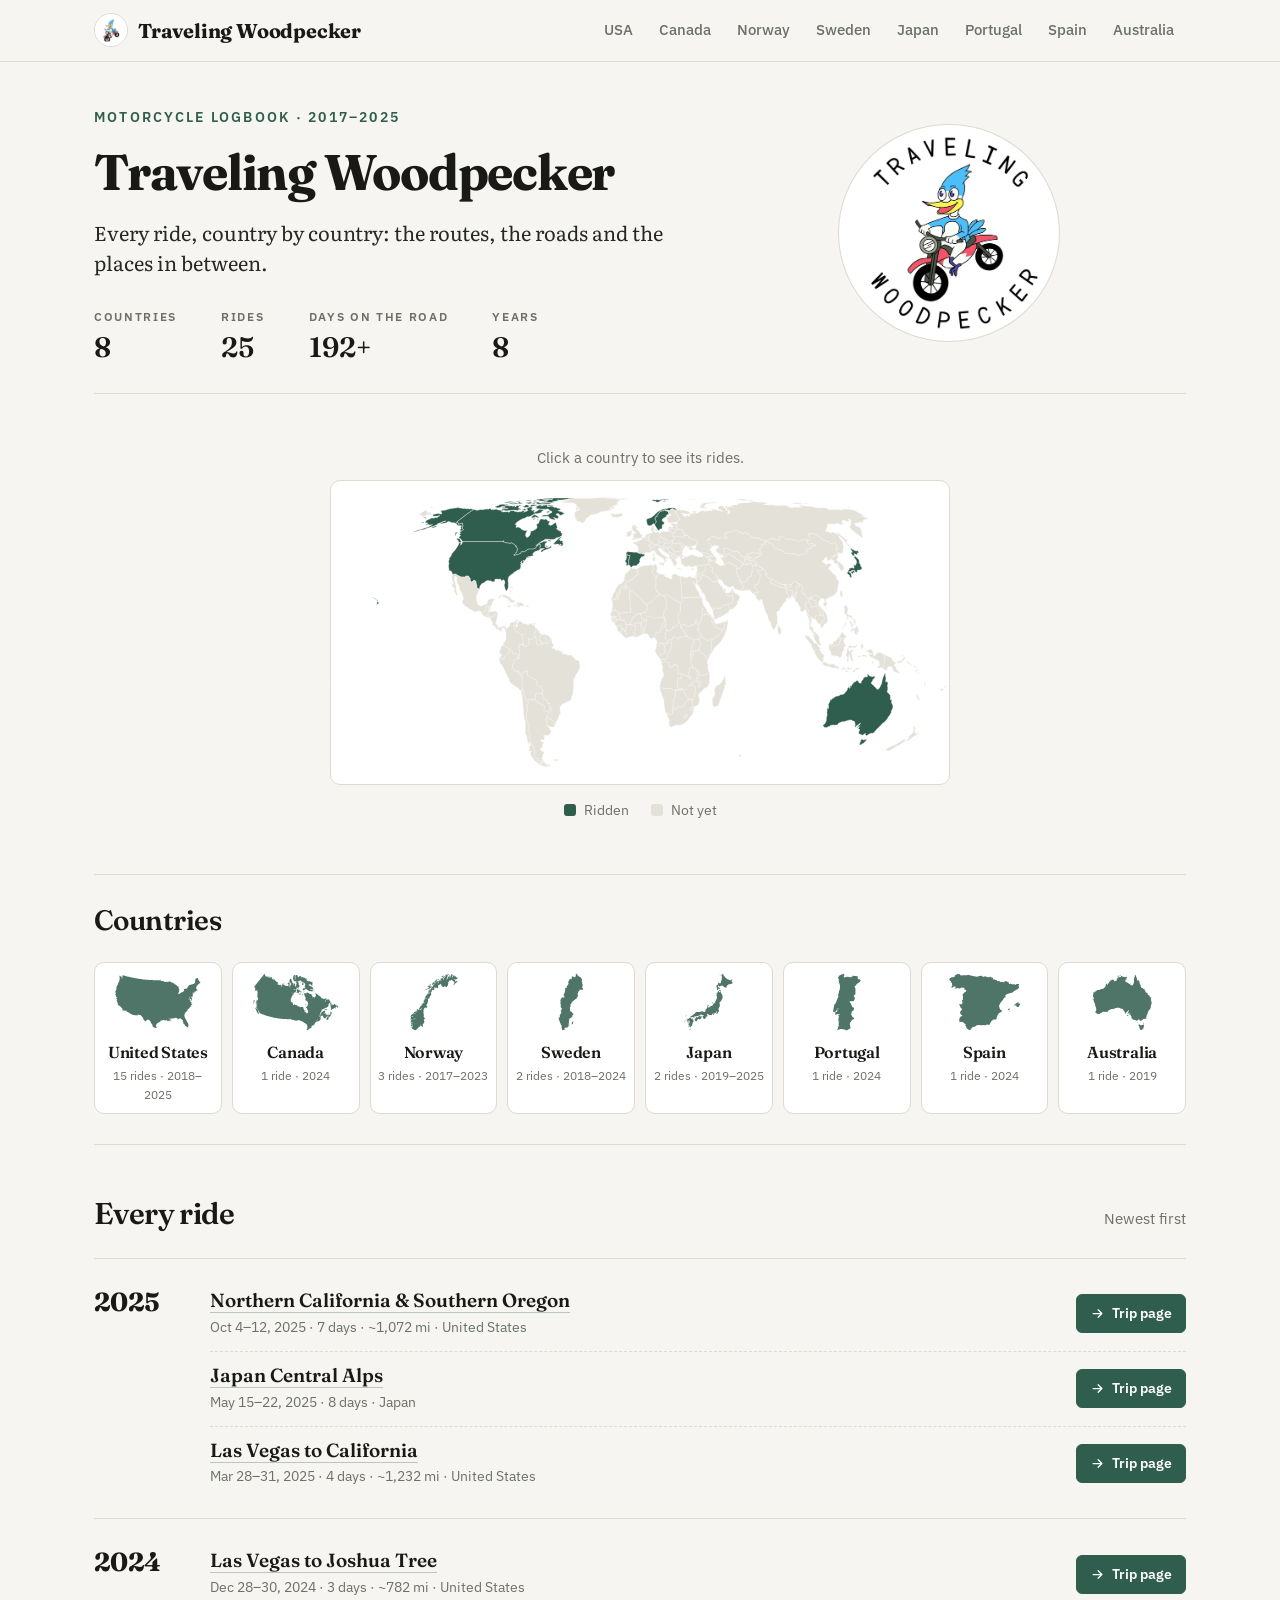
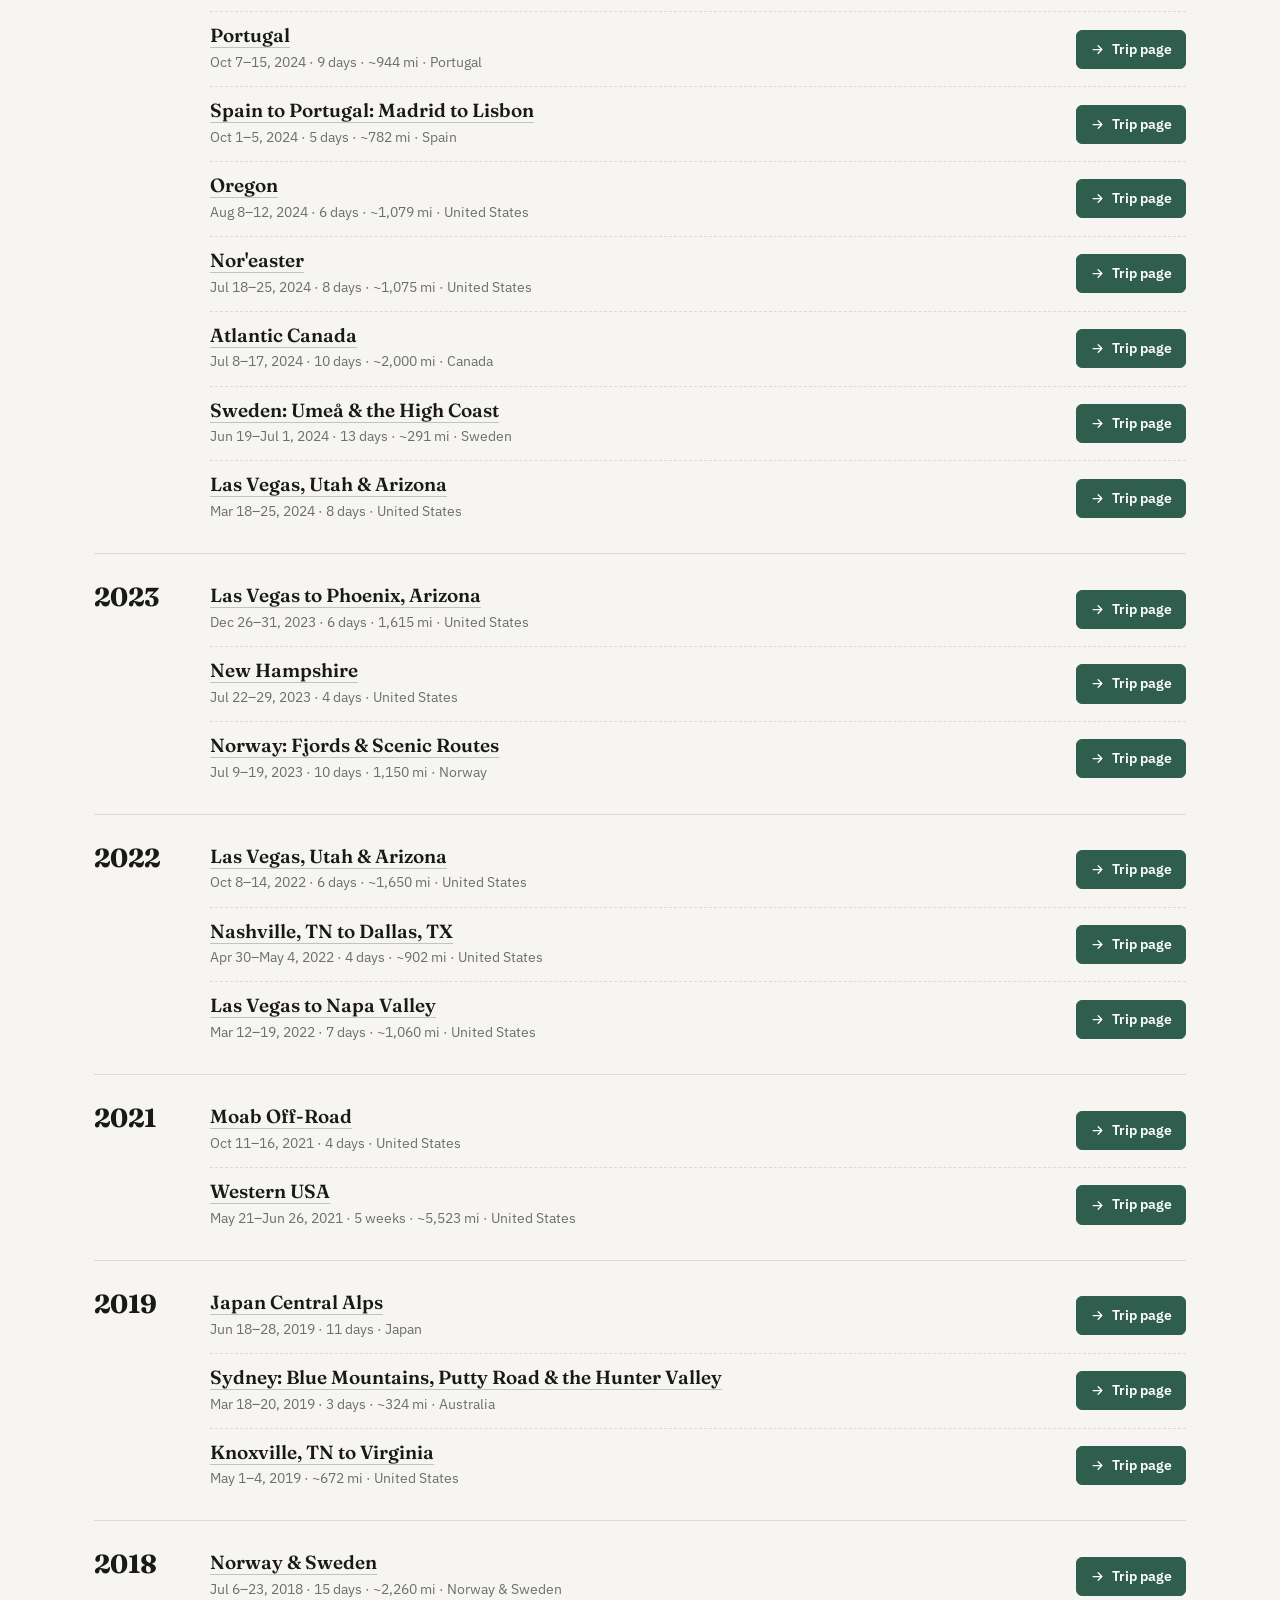
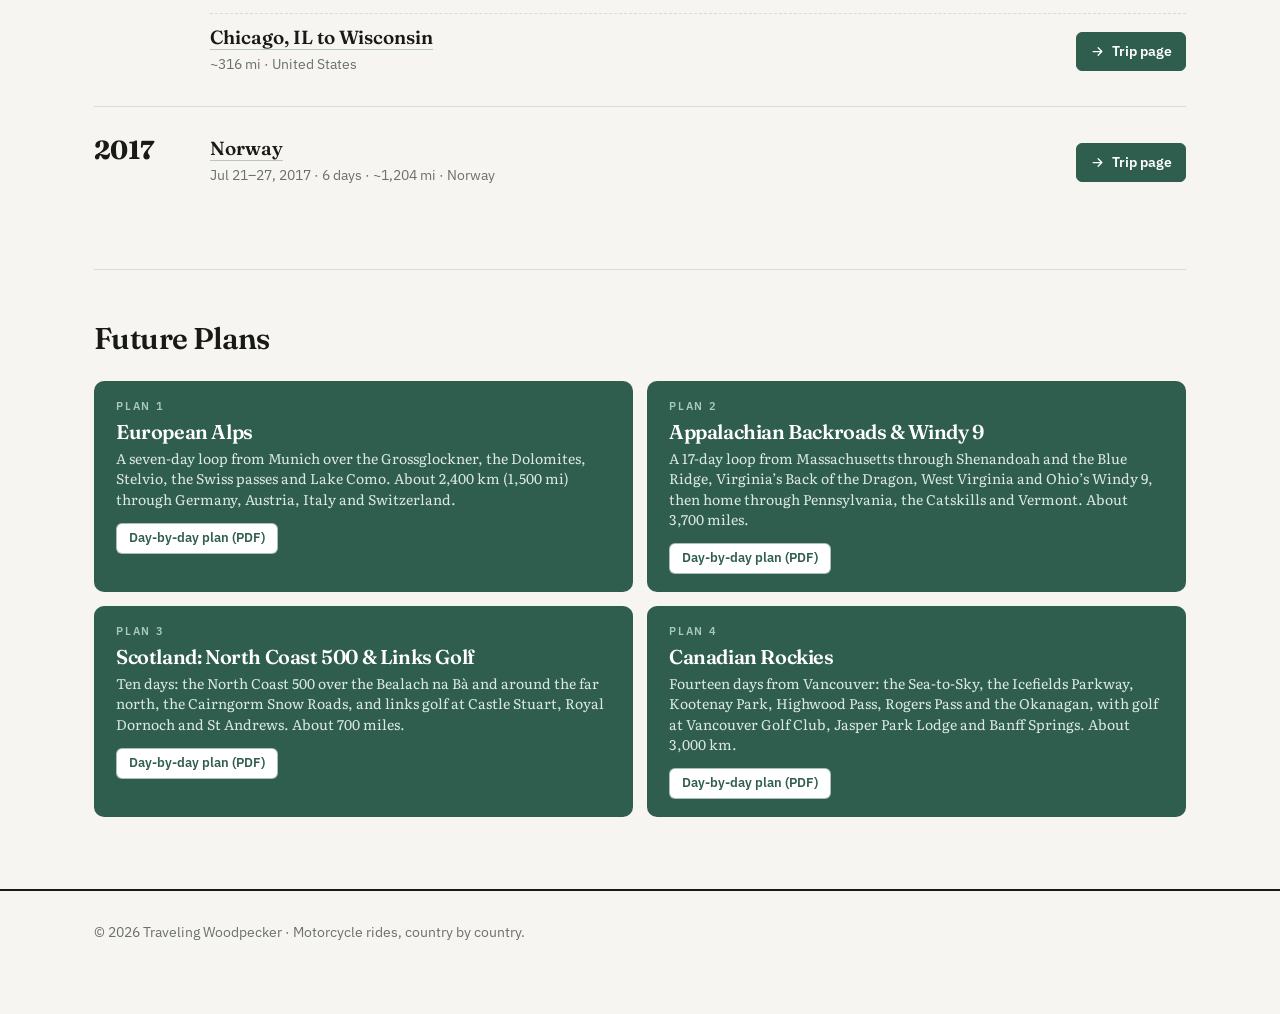
==== commit 9db67796: "d" ====
--- a/index.html
+++ b/index.html
@@ -33,7 +33,7 @@
 <div class="section-head"><h2 id="t-h">Every ride</h2><p class="section-note">Newest first</p></div>
 <div class="year-group"><div class="year">2025</div><ul class="rides"><li class="ride"><div class="ride-main"><p class="ride-title"><a href="/usa/2025-norcal-oregon/">Northern California &amp; Southern Oregon</a></p><p class="ride-meta">Oct 4–12, 2025 · 7 days · ~1,072 mi · United States</p></div><div class="links"><a class="lk primary" href="/usa/2025-norcal-oregon/"><svg viewBox="0 0 24 24"><path d="M5 12h14M13 6l6 6-6 6"/></svg>Trip page</a></div></li><li class="ride"><div class="ride-main"><p class="ride-title"><a href="/japan/2025-japan-central-alps/">Japan Central Alps</a></p><p class="ride-meta">May 15–22, 2025 · 8 days · Japan</p></div><div class="links"><a class="lk primary" href="/japan/2025-japan-central-alps/"><svg viewBox="0 0 24 24"><path d="M5 12h14M13 6l6 6-6 6"/></svg>Trip page</a></div></li><li class="ride"><div class="ride-main"><p class="ride-title"><a href="/usa/2025-las-vegas-california/">Las Vegas to California</a></p><p class="ride-meta">Mar 28–31, 2025 · 4 days · ~1,232 mi · United States</p></div><div class="links"><a class="lk primary" href="/usa/2025-las-vegas-california/"><svg viewBox="0 0 24 24"><path d="M5 12h14M13 6l6 6-6 6"/></svg>Trip page</a></div></li></ul></div><div class="year-group"><div class="year">2024</div><ul class="rides"><li class="ride"><div class="ride-main"><p class="ride-title"><a href="/usa/2024-joshua-tree/">Las Vegas to Joshua Tree</a></p><p class="ride-meta">Dec 28–30, 2024 · 3 days · ~782 mi · United States</p></div><div class="links"><a class="lk primary" href="/usa/2024-joshua-tree/"><svg viewBox="0 0 24 24"><path d="M5 12h14M13 6l6 6-6 6"/></svg>Trip page</a></div></li><li class="ride"><div class="ride-main"><p class="ride-title"><a href="/portugal/2024-portugal/">Portugal</a></p><p class="ride-meta">Oct 7–15, 2024 · 9 days · ~944 mi · Portugal</p></div><div class="links"><a class="lk primary" href="/portugal/2024-portugal/"><svg viewBox="0 0 24 24"><path d="M5 12h14M13 6l6 6-6 6"/></svg>Trip page</a></div></li><li class="ride"><div class="ride-main"><p class="ride-title"><a href="/spain/2024-spain-portugal/">Spain to Portugal: Madrid to Lisbon</a></p><p class="ride-meta">Oct 1–5, 2024 · 5 days · ~782 mi · Spain</p></div><div class="links"><a class="lk primary" href="/spain/2024-spain-portugal/"><svg viewBox="0 0 24 24"><path d="M5 12h14M13 6l6 6-6 6"/></svg>Trip page</a></div></li><li class="ride"><div class="ride-main"><p class="ride-title"><a href="/usa/2024-oregon/">Oregon</a></p><p class="ride-meta">Aug 8–12, 2024 · 6 days · ~1,079 mi · United States</p></div><div class="links"><a class="lk primary" href="/usa/2024-oregon/"><svg viewBox="0 0 24 24"><path d="M5 12h14M13 6l6 6-6 6"/></svg>Trip page</a></div></li><li class="ride"><div class="ride-main"><p class="ride-title"><a href="/usa/2024-noreaster/">Nor&#x27;easter</a></p><p class="ride-meta">Jul 18–25, 2024 · 8 days · ~1,075 mi · United States</p></div><div class="links"><a class="lk primary" href="/usa/2024-noreaster/"><svg viewBox="0 0 24 24"><path d="M5 12h14M13 6l6 6-6 6"/></svg>Trip page</a></div></li><li class="ride"><div class="ride-main"><p class="ride-title"><a href="/canada/2024-atlantic-canada/">Atlantic Canada</a></p><p class="ride-meta">Jul 8–17, 2024 · 10 days · ~2,000 mi · Canada</p></div><div class="links"><a class="lk primary" href="/canada/2024-atlantic-canada/"><svg viewBox="0 0 24 24"><path d="M5 12h14M13 6l6 6-6 6"/></svg>Trip page</a></div></li><li class="ride"><div class="ride-main"><p class="ride-title"><a href="/sweden/2024-sweden/">Sweden: Umeå &amp; the High Coast</a></p><p class="ride-meta">Jun 19–Jul 1, 2024 · 13 days · ~291 mi · Sweden</p></div><div class="links"><a class="lk primary" href="/sweden/2024-sweden/"><svg viewBox="0 0 24 24"><path d="M5 12h14M13 6l6 6-6 6"/></svg>Trip page</a></div></li><li class="ride"><div class="ride-main"><p class="ride-title"><a href="/usa/2024-las-vegas-utah-arizona/">Las Vegas, Utah &amp; Arizona</a></p><p class="ride-meta">Mar 18–25, 2024 · 8 days · United States</p></div><div class="links"><a class="lk primary" href="/usa/2024-las-vegas-utah-arizona/"><svg viewBox="0 0 24 24"><path d="M5 12h14M13 6l6 6-6 6"/></svg>Trip page</a></div></li></ul></div><div class="year-group"><div class="year">2023</div><ul class="rides"><li class="ride"><div class="ride-main"><p class="ride-title"><a href="/usa/2023-las-vegas-phoenix/">Las Vegas to Phoenix, Arizona</a></p><p class="ride-meta">Dec 26–31, 2023 · 6 days · 1,615 mi · United States</p></div><div class="links"><a class="lk primary" href="/usa/2023-las-vegas-phoenix/"><svg viewBox="0 0 24 24"><path d="M5 12h14M13 6l6 6-6 6"/></svg>Trip page</a></div></li><li class="ride"><div class="ride-main"><p class="ride-title"><a href="/usa/2023-new-hampshire/">New Hampshire</a></p><p class="ride-meta">Jul 22–29, 2023 · 4 days · United States</p></div><div class="links"><a class="lk primary" href="/usa/2023-new-hampshire/"><svg viewBox="0 0 24 24"><path d="M5 12h14M13 6l6 6-6 6"/></svg>Trip page</a></div></li><li class="ride"><div class="ride-main"><p class="ride-title"><a href="/norway/2023-norway/">Norway: Fjords &amp; Scenic Routes</a></p><p class="ride-meta">Jul 9–19, 2023 · 10 days · 1,150 mi · Norway</p></div><div class="links"><a class="lk primary" href="/norway/2023-norway/"><svg viewBox="0 0 24 24"><path d="M5 12h14M13 6l6 6-6 6"/></svg>Trip page</a></div></li></ul></div><div class="year-group"><div class="year">2022</div><ul class="rides"><li class="ride"><div class="ride-main"><p class="ride-title"><a href="/usa/2022-utah-arizona/">Las Vegas, Utah &amp; Arizona</a></p><p class="ride-meta">Oct 8–14, 2022 · 6 days · ~1,650 mi · United States</p></div><div class="links"><a class="lk primary" href="/usa/2022-utah-arizona/"><svg viewBox="0 0 24 24"><path d="M5 12h14M13 6l6 6-6 6"/></svg>Trip page</a></div></li><li class="ride"><div class="ride-main"><p class="ride-title"><a href="/usa/2022-nashville-dallas/">Nashville, TN to Dallas, TX</a></p><p class="ride-meta">Apr 30–May 4, 2022 · 4 days · ~902 mi · United States</p></div><div class="links"><a class="lk primary" href="/usa/2022-nashville-dallas/"><svg viewBox="0 0 24 24"><path d="M5 12h14M13 6l6 6-6 6"/></svg>Trip page</a></div></li><li class="ride"><div class="ride-main"><p class="ride-title"><a href="/usa/2022-las-vegas-napa/">Las Vegas to Napa Valley</a></p><p class="ride-meta">Mar 12–19, 2022 · 7 days · ~1,060 mi · United States</p></div><div class="links"><a class="lk primary" href="/usa/2022-las-vegas-napa/"><svg viewBox="0 0 24 24"><path d="M5 12h14M13 6l6 6-6 6"/></svg>Trip page</a></div></li></ul></div><div class="year-group"><div class="year">2021</div><ul class="rides"><li class="ride"><div class="ride-main"><p class="ride-title"><a href="/usa/2021-moab/">Moab Off-Road</a></p><p class="ride-meta">Oct 11–16, 2021 · 4 days · United States</p></div><div class="links"><a class="lk primary" href="/usa/2021-moab/"><svg viewBox="0 0 24 24"><path d="M5 12h14M13 6l6 6-6 6"/></svg>Trip page</a></div></li><li class="ride"><div class="ride-main"><p class="ride-title"><a href="/usa/2021-western-usa/">Western USA</a></p><p class="ride-meta">May 21–Jun 26, 2021 · 5 weeks · ~5,523 mi · United States</p></div><div class="links"><a class="lk primary" href="/usa/2021-western-usa/"><svg viewBox="0 0 24 24"><path d="M5 12h14M13 6l6 6-6 6"/></svg>Trip page</a></div></li></ul></div><div class="year-group"><div class="year">2019</div><ul class="rides"><li class="ride"><div class="ride-main"><p class="ride-title"><a href="/japan/2019-japan-central-alps/">Japan Central Alps</a></p><p class="ride-meta">Jun 18–28, 2019 · 11 days · Japan</p></div><div class="links"><a class="lk primary" href="/japan/2019-japan-central-alps/"><svg viewBox="0 0 24 24"><path d="M5 12h14M13 6l6 6-6 6"/></svg>Trip page</a></div></li><li class="ride"><div class="ride-main"><p class="ride-title"><a href="/australia/2019-sydney/">Sydney: Blue Mountains, Putty Road &amp; the Hunter Valley</a></p><p class="ride-meta">Mar 18–20, 2019 · 3 days · ~324 mi · Australia</p></div><div class="links"><a class="lk primary" href="/australia/2019-sydney/"><svg viewBox="0 0 24 24"><path d="M5 12h14M13 6l6 6-6 6"/></svg>Trip page</a></div></li><li class="ride"><div class="ride-main"><p class="ride-title"><a href="/usa/2019-knoxville-virginia/">Knoxville, TN to Virginia</a></p><p class="ride-meta">May 1–4, 2019 · ~672 mi · United States</p></div><div class="links"><a class="lk primary" href="/usa/2019-knoxville-virginia/"><svg viewBox="0 0 24 24"><path d="M5 12h14M13 6l6 6-6 6"/></svg>Trip page</a></div></li></ul></div><div class="year-group"><div class="year">2018</div><ul class="rides"><li class="ride"><div class="ride-main"><p class="ride-title"><a href="/norway/2018-norway-sweden/">Norway &amp; Sweden</a></p><p class="ride-meta">Jul 6–23, 2018 · 15 days · ~2,260 mi · Norway & Sweden</p></div><div class="links"><a class="lk primary" href="/norway/2018-norway-sweden/"><svg viewBox="0 0 24 24"><path d="M5 12h14M13 6l6 6-6 6"/></svg>Trip page</a></div></li><li class="ride"><div class="ride-main"><p class="ride-title"><a href="/usa/2018-chicago-wisconsin/">Chicago, IL to Wisconsin</a></p><p class="ride-meta">~316 mi · United States</p></div><div class="links"><a class="lk primary" href="/usa/2018-chicago-wisconsin/"><svg viewBox="0 0 24 24"><path d="M5 12h14M13 6l6 6-6 6"/></svg>Trip page</a></div></li></ul></div><div class="year-group"><div class="year">2017</div><ul class="rides"><li class="ride"><div class="ride-main"><p class="ride-title"><a href="/norway/2017-norway/">Norway</a></p><p class="ride-meta">Jul 21–27, 2017 · 6 days · ~1,204 mi · Norway</p></div><div class="links"><a class="lk primary" href="/norway/2017-norway/"><svg viewBox="0 0 24 24"><path d="M5 12h14M13 6l6 6-6 6"/></svg>Trip page</a></div></li></ul></div>
 </section>
-<section class="section" aria-labelledby="f-h"><div class="section-head"><h2 id="f-h">Future Plans</h2></div><div class="futures"><div class="future"><p class="kicker">Plan 1</p><h3>European Alps</h3><p>A seven-day loop from Munich over the Grossglockner, the Dolomites, Stelvio, the Swiss passes and Lake Como. About 2,400 km (1,500 mi) through Germany, Austria, Italy and Switzerland.</p><p style="margin-top:14px"><a class="lk" style="background:#fff;color:var(--pine)" href="/plans/european-alps/European-Alps.pdf" target="_blank" rel="noopener">Day-by-day plan (PDF)</a></p></div><div class="future"><p class="kicker">Plan 2</p><h3>Appalachian Backroads &amp; Windy 9</h3><p>A 17-day loop from Massachusetts through Shenandoah and the Blue Ridge, Virginia’s Back of the Dragon, West Virginia and Ohio’s Windy 9, then home through Pennsylvania, the Catskills and Vermont. About 3,700 miles.</p><p style="margin-top:14px"><a class="lk" style="background:#fff;color:var(--pine)" href="/plans/appalachian-backroads/Appalachian-Backroads-Windy-9.pdf" target="_blank" rel="noopener">Day-by-day plan (PDF)</a></p></div><div class="future"><p class="kicker">Plan 3</p><h3>Scotland: North Coast 500 &amp; Links Golf</h3><p>Ten days: the North Coast 500 over the Bealach na Bà and around the far north, the Cairngorm Snow Roads, and links golf at Castle Stuart, Royal Dornoch and St Andrews. About 700 miles.</p><p style="margin-top:14px"><a class="lk" style="background:#fff;color:var(--pine)" href="/plans/scotland/Scotland-NC500-Golf.pdf" target="_blank" rel="noopener">Day-by-day plan (PDF)</a></p></div><div class="future"><p class="kicker">Plan 4</p><h3>Canadian Rockies</h3><p>Ten days from Calgary: Highwood Pass, the Icefields Parkway to Jasper, the Okanagan wine country and home over Rogers Pass, with golf at Banff Springs and Jasper Park Lodge. About 2,000 km.</p><p style="margin-top:14px"><a class="lk" style="background:#fff;color:var(--pine)" href="/plans/canadian-rockies/Canadian-Rockies.pdf" target="_blank" rel="noopener">Day-by-day plan (PDF)</a></p></div></div></section>
+<section class="section" aria-labelledby="f-h"><div class="section-head"><h2 id="f-h">Future Plans</h2></div><div class="futures"><div class="future"><p class="kicker">Plan 1</p><h3>European Alps</h3><p>A seven-day loop from Munich over the Grossglockner, the Dolomites, Stelvio, the Swiss passes and Lake Como. About 2,400 km (1,500 mi) through Germany, Austria, Italy and Switzerland.</p><p style="margin-top:14px"><a class="lk" style="background:#fff;color:var(--pine)" href="/plans/european-alps/European-Alps.pdf" target="_blank" rel="noopener">Day-by-day plan (PDF)</a></p></div><div class="future"><p class="kicker">Plan 2</p><h3>Appalachian Backroads &amp; Windy 9</h3><p>A 17-day loop from Massachusetts through Shenandoah and the Blue Ridge, Virginia’s Back of the Dragon, West Virginia and Ohio’s Windy 9, then home through Pennsylvania, the Catskills and Vermont. About 3,700 miles.</p><p style="margin-top:14px"><a class="lk" style="background:#fff;color:var(--pine)" href="/plans/appalachian-backroads/Appalachian-Backroads-Windy-9.pdf" target="_blank" rel="noopener">Day-by-day plan (PDF)</a></p></div><div class="future"><p class="kicker">Plan 3</p><h3>Scotland: North Coast 500 &amp; Links Golf</h3><p>Ten days: the North Coast 500 over the Bealach na Bà and around the far north, the Cairngorm Snow Roads, and links golf at Castle Stuart, Royal Dornoch and St Andrews. About 700 miles.</p><p style="margin-top:14px"><a class="lk" style="background:#fff;color:var(--pine)" href="/plans/scotland/Scotland-NC500-Golf.pdf" target="_blank" rel="noopener">Day-by-day plan (PDF)</a></p></div><div class="future"><p class="kicker">Plan 4</p><h3>Canadian Rockies</h3><p>Fourteen days from Vancouver: the Sea-to-Sky, the Icefields Parkway, Kootenay Park, Highwood Pass, Rogers Pass and the Okanagan, with golf at Vancouver Golf Club, Jasper Park Lodge and Banff Springs. About 3,000 km.</p><p style="margin-top:14px"><a class="lk" style="background:#fff;color:var(--pine)" href="/plans/canadian-rockies/Canadian-Rockies.pdf" target="_blank" rel="noopener">Day-by-day plan (PDF)</a></p></div></div></section>
 </main>
 <footer><div class="wrap">© 2026 Traveling Woodpecker · Motorcycle rides, country by country.</div></footer>
 </body>
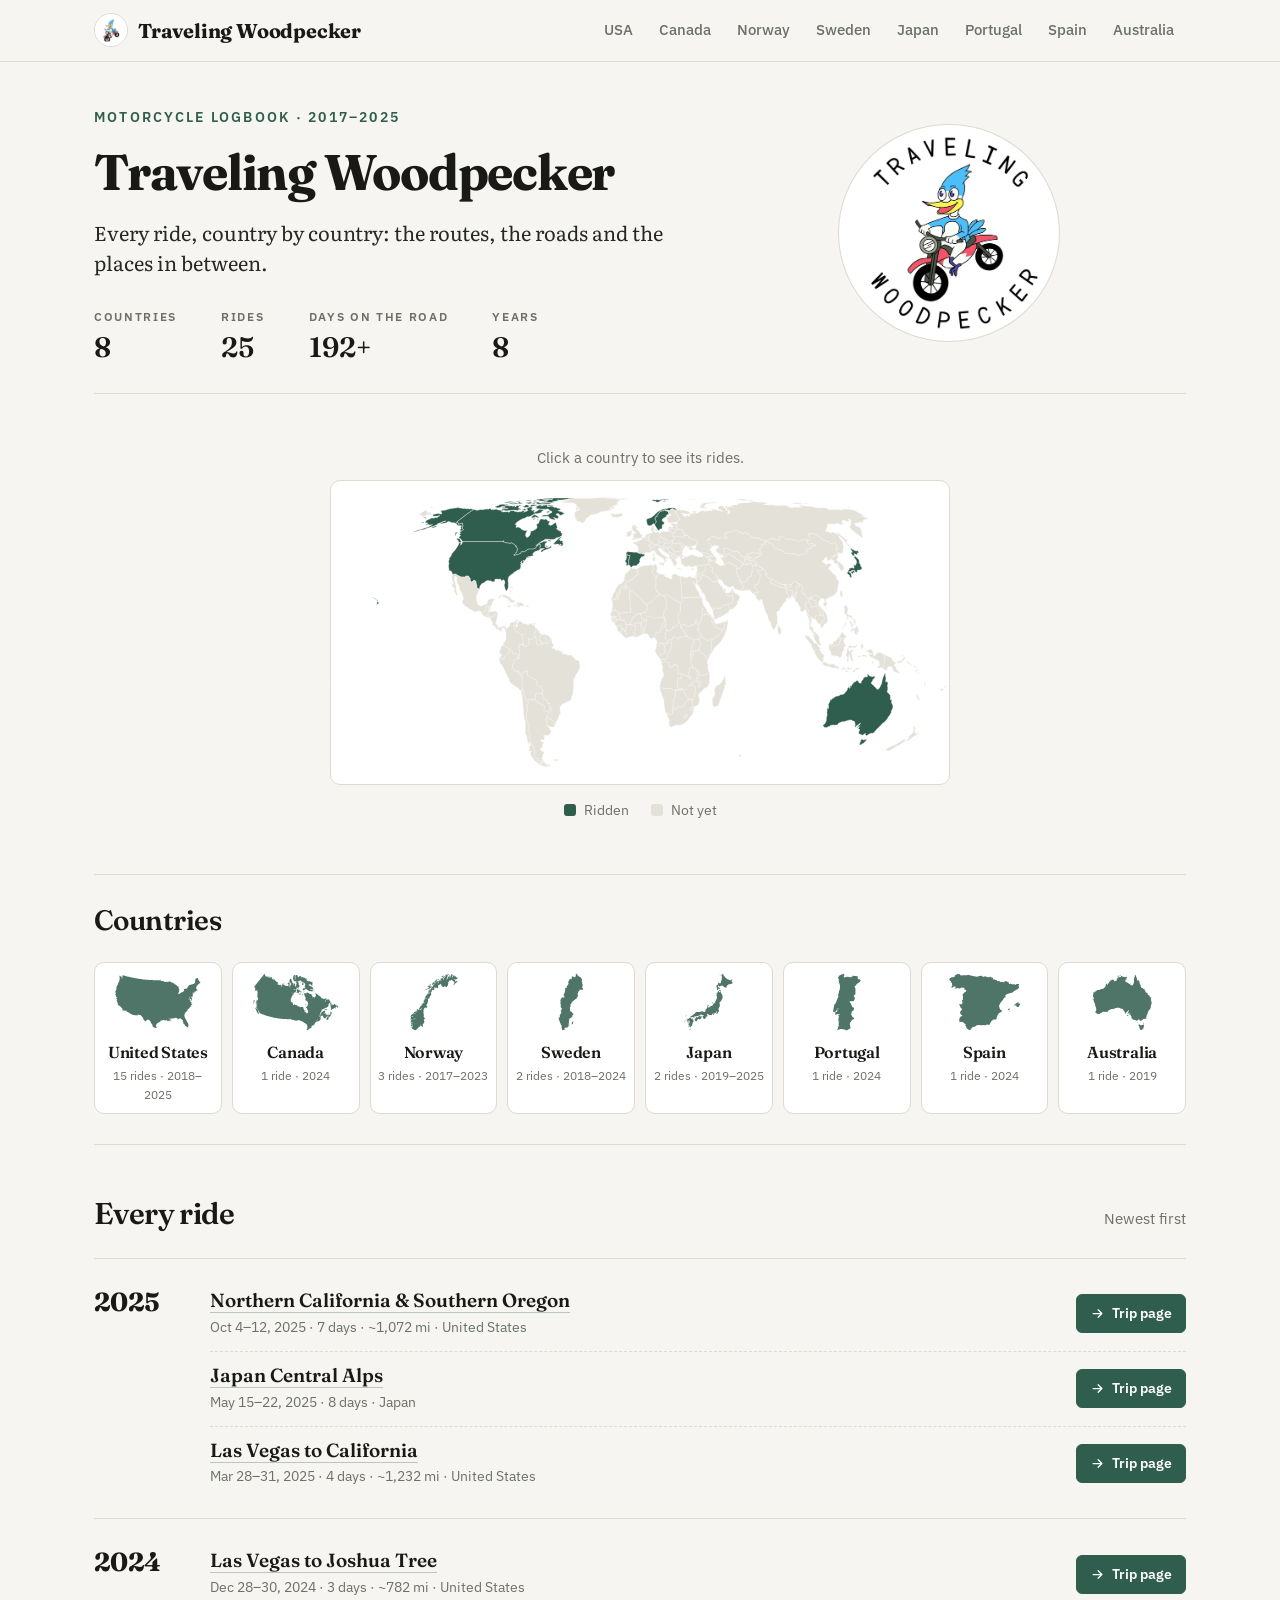
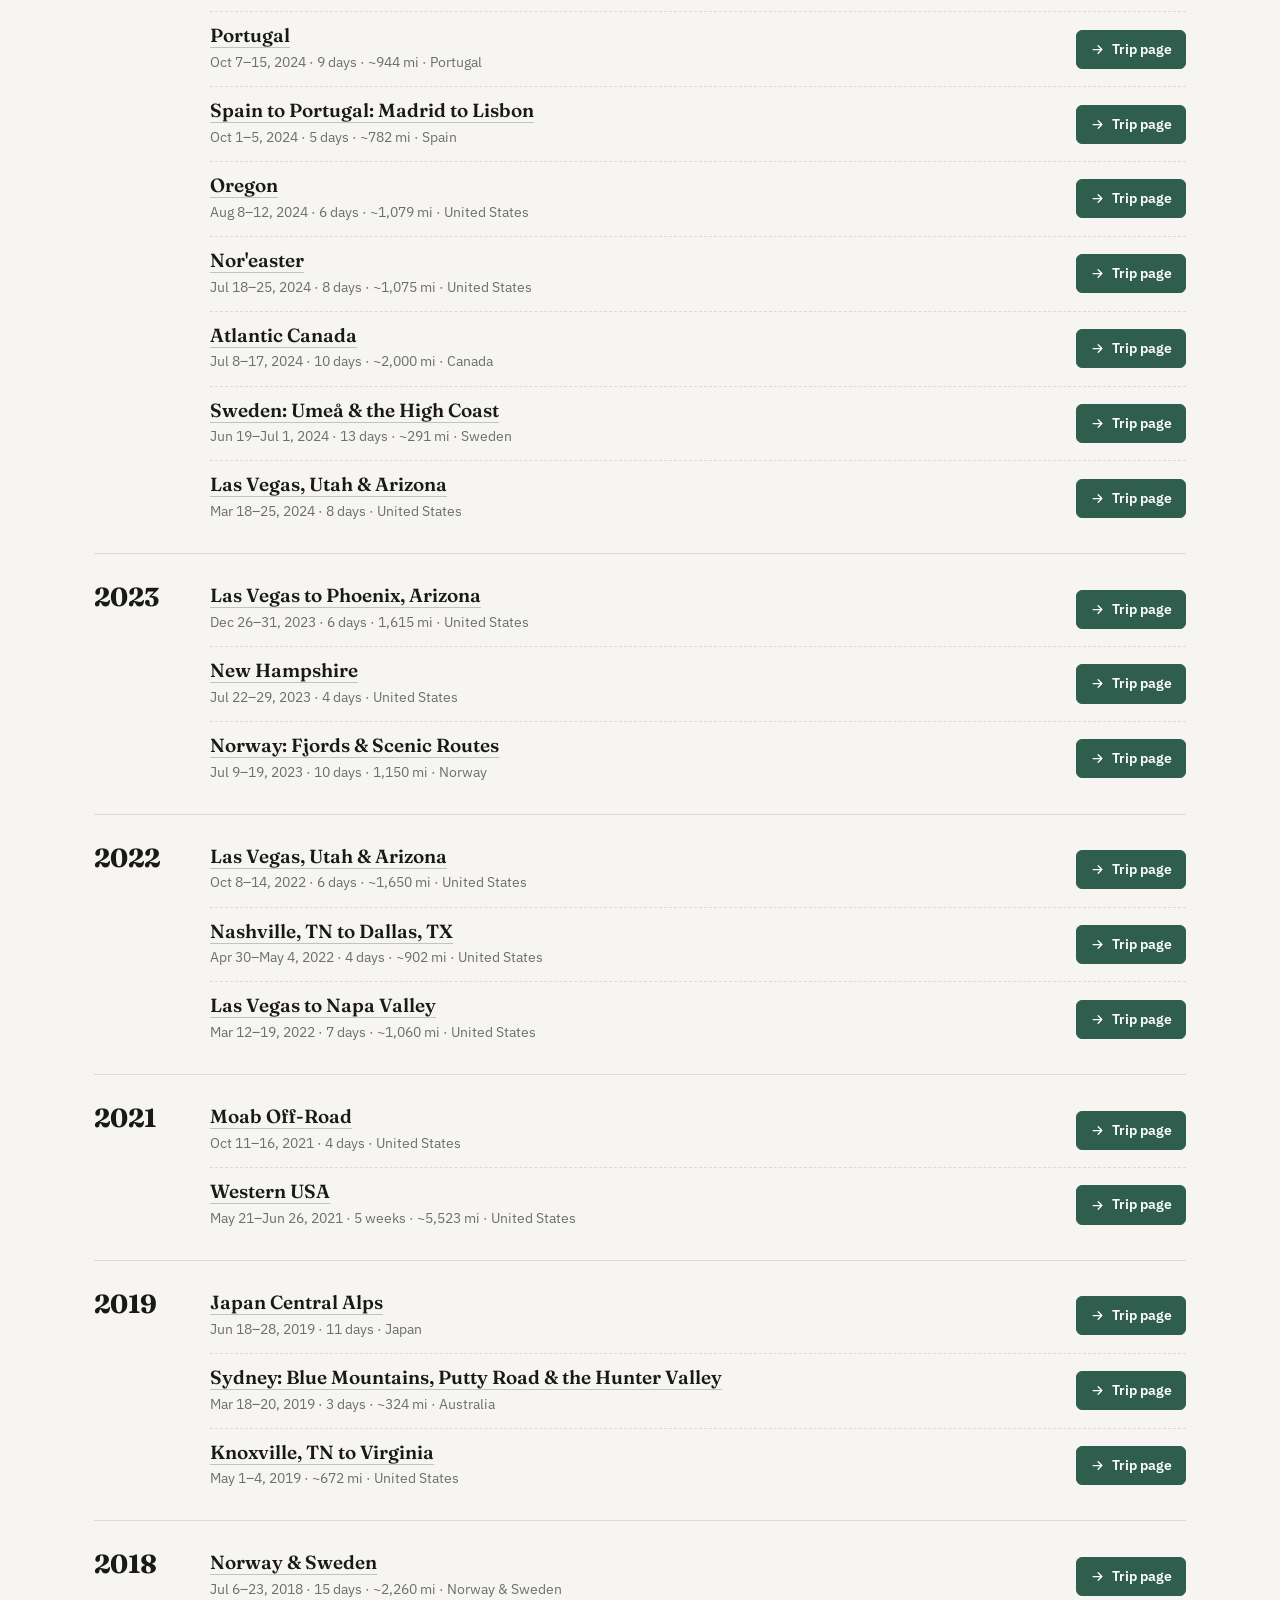
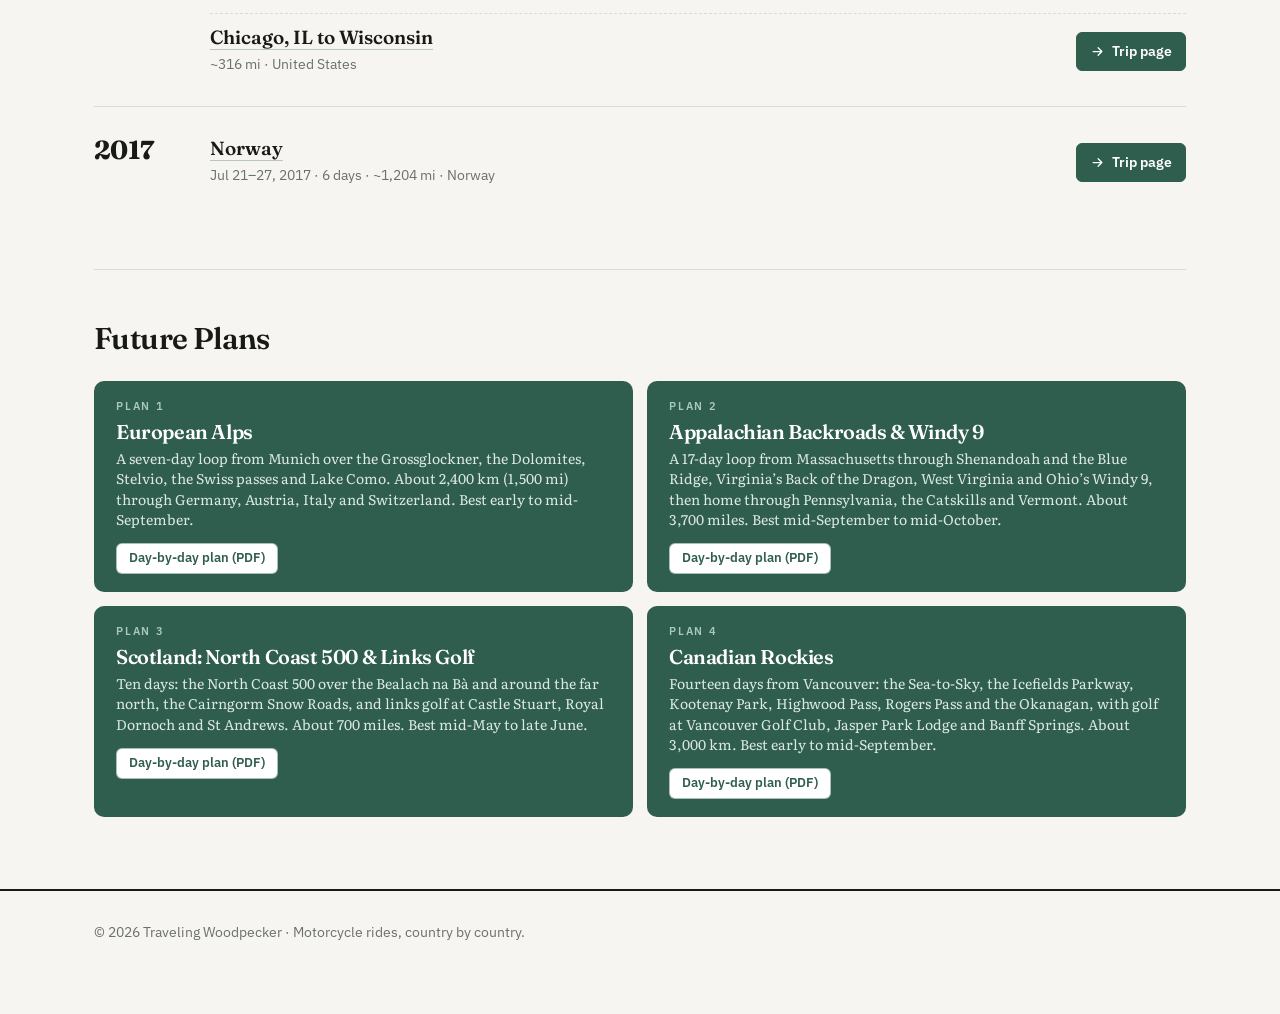
==== commit 10ceba7d: "y" ====
--- a/index.html
+++ b/index.html
@@ -33,7 +33,7 @@
 <div class="section-head"><h2 id="t-h">Every ride</h2><p class="section-note">Newest first</p></div>
 <div class="year-group"><div class="year">2025</div><ul class="rides"><li class="ride"><div class="ride-main"><p class="ride-title"><a href="/usa/2025-norcal-oregon/">Northern California &amp; Southern Oregon</a></p><p class="ride-meta">Oct 4–12, 2025 · 7 days · ~1,072 mi · United States</p></div><div class="links"><a class="lk primary" href="/usa/2025-norcal-oregon/"><svg viewBox="0 0 24 24"><path d="M5 12h14M13 6l6 6-6 6"/></svg>Trip page</a></div></li><li class="ride"><div class="ride-main"><p class="ride-title"><a href="/japan/2025-japan-central-alps/">Japan Central Alps</a></p><p class="ride-meta">May 15–22, 2025 · 8 days · Japan</p></div><div class="links"><a class="lk primary" href="/japan/2025-japan-central-alps/"><svg viewBox="0 0 24 24"><path d="M5 12h14M13 6l6 6-6 6"/></svg>Trip page</a></div></li><li class="ride"><div class="ride-main"><p class="ride-title"><a href="/usa/2025-las-vegas-california/">Las Vegas to California</a></p><p class="ride-meta">Mar 28–31, 2025 · 4 days · ~1,232 mi · United States</p></div><div class="links"><a class="lk primary" href="/usa/2025-las-vegas-california/"><svg viewBox="0 0 24 24"><path d="M5 12h14M13 6l6 6-6 6"/></svg>Trip page</a></div></li></ul></div><div class="year-group"><div class="year">2024</div><ul class="rides"><li class="ride"><div class="ride-main"><p class="ride-title"><a href="/usa/2024-joshua-tree/">Las Vegas to Joshua Tree</a></p><p class="ride-meta">Dec 28–30, 2024 · 3 days · ~782 mi · United States</p></div><div class="links"><a class="lk primary" href="/usa/2024-joshua-tree/"><svg viewBox="0 0 24 24"><path d="M5 12h14M13 6l6 6-6 6"/></svg>Trip page</a></div></li><li class="ride"><div class="ride-main"><p class="ride-title"><a href="/portugal/2024-portugal/">Portugal</a></p><p class="ride-meta">Oct 7–15, 2024 · 9 days · ~944 mi · Portugal</p></div><div class="links"><a class="lk primary" href="/portugal/2024-portugal/"><svg viewBox="0 0 24 24"><path d="M5 12h14M13 6l6 6-6 6"/></svg>Trip page</a></div></li><li class="ride"><div class="ride-main"><p class="ride-title"><a href="/spain/2024-spain-portugal/">Spain to Portugal: Madrid to Lisbon</a></p><p class="ride-meta">Oct 1–5, 2024 · 5 days · ~782 mi · Spain</p></div><div class="links"><a class="lk primary" href="/spain/2024-spain-portugal/"><svg viewBox="0 0 24 24"><path d="M5 12h14M13 6l6 6-6 6"/></svg>Trip page</a></div></li><li class="ride"><div class="ride-main"><p class="ride-title"><a href="/usa/2024-oregon/">Oregon</a></p><p class="ride-meta">Aug 8–12, 2024 · 6 days · ~1,079 mi · United States</p></div><div class="links"><a class="lk primary" href="/usa/2024-oregon/"><svg viewBox="0 0 24 24"><path d="M5 12h14M13 6l6 6-6 6"/></svg>Trip page</a></div></li><li class="ride"><div class="ride-main"><p class="ride-title"><a href="/usa/2024-noreaster/">Nor&#x27;easter</a></p><p class="ride-meta">Jul 18–25, 2024 · 8 days · ~1,075 mi · United States</p></div><div class="links"><a class="lk primary" href="/usa/2024-noreaster/"><svg viewBox="0 0 24 24"><path d="M5 12h14M13 6l6 6-6 6"/></svg>Trip page</a></div></li><li class="ride"><div class="ride-main"><p class="ride-title"><a href="/canada/2024-atlantic-canada/">Atlantic Canada</a></p><p class="ride-meta">Jul 8–17, 2024 · 10 days · ~2,000 mi · Canada</p></div><div class="links"><a class="lk primary" href="/canada/2024-atlantic-canada/"><svg viewBox="0 0 24 24"><path d="M5 12h14M13 6l6 6-6 6"/></svg>Trip page</a></div></li><li class="ride"><div class="ride-main"><p class="ride-title"><a href="/sweden/2024-sweden/">Sweden: Umeå &amp; the High Coast</a></p><p class="ride-meta">Jun 19–Jul 1, 2024 · 13 days · ~291 mi · Sweden</p></div><div class="links"><a class="lk primary" href="/sweden/2024-sweden/"><svg viewBox="0 0 24 24"><path d="M5 12h14M13 6l6 6-6 6"/></svg>Trip page</a></div></li><li class="ride"><div class="ride-main"><p class="ride-title"><a href="/usa/2024-las-vegas-utah-arizona/">Las Vegas, Utah &amp; Arizona</a></p><p class="ride-meta">Mar 18–25, 2024 · 8 days · United States</p></div><div class="links"><a class="lk primary" href="/usa/2024-las-vegas-utah-arizona/"><svg viewBox="0 0 24 24"><path d="M5 12h14M13 6l6 6-6 6"/></svg>Trip page</a></div></li></ul></div><div class="year-group"><div class="year">2023</div><ul class="rides"><li class="ride"><div class="ride-main"><p class="ride-title"><a href="/usa/2023-las-vegas-phoenix/">Las Vegas to Phoenix, Arizona</a></p><p class="ride-meta">Dec 26–31, 2023 · 6 days · 1,615 mi · United States</p></div><div class="links"><a class="lk primary" href="/usa/2023-las-vegas-phoenix/"><svg viewBox="0 0 24 24"><path d="M5 12h14M13 6l6 6-6 6"/></svg>Trip page</a></div></li><li class="ride"><div class="ride-main"><p class="ride-title"><a href="/usa/2023-new-hampshire/">New Hampshire</a></p><p class="ride-meta">Jul 22–29, 2023 · 4 days · United States</p></div><div class="links"><a class="lk primary" href="/usa/2023-new-hampshire/"><svg viewBox="0 0 24 24"><path d="M5 12h14M13 6l6 6-6 6"/></svg>Trip page</a></div></li><li class="ride"><div class="ride-main"><p class="ride-title"><a href="/norway/2023-norway/">Norway: Fjords &amp; Scenic Routes</a></p><p class="ride-meta">Jul 9–19, 2023 · 10 days · 1,150 mi · Norway</p></div><div class="links"><a class="lk primary" href="/norway/2023-norway/"><svg viewBox="0 0 24 24"><path d="M5 12h14M13 6l6 6-6 6"/></svg>Trip page</a></div></li></ul></div><div class="year-group"><div class="year">2022</div><ul class="rides"><li class="ride"><div class="ride-main"><p class="ride-title"><a href="/usa/2022-utah-arizona/">Las Vegas, Utah &amp; Arizona</a></p><p class="ride-meta">Oct 8–14, 2022 · 6 days · ~1,650 mi · United States</p></div><div class="links"><a class="lk primary" href="/usa/2022-utah-arizona/"><svg viewBox="0 0 24 24"><path d="M5 12h14M13 6l6 6-6 6"/></svg>Trip page</a></div></li><li class="ride"><div class="ride-main"><p class="ride-title"><a href="/usa/2022-nashville-dallas/">Nashville, TN to Dallas, TX</a></p><p class="ride-meta">Apr 30–May 4, 2022 · 4 days · ~902 mi · United States</p></div><div class="links"><a class="lk primary" href="/usa/2022-nashville-dallas/"><svg viewBox="0 0 24 24"><path d="M5 12h14M13 6l6 6-6 6"/></svg>Trip page</a></div></li><li class="ride"><div class="ride-main"><p class="ride-title"><a href="/usa/2022-las-vegas-napa/">Las Vegas to Napa Valley</a></p><p class="ride-meta">Mar 12–19, 2022 · 7 days · ~1,060 mi · United States</p></div><div class="links"><a class="lk primary" href="/usa/2022-las-vegas-napa/"><svg viewBox="0 0 24 24"><path d="M5 12h14M13 6l6 6-6 6"/></svg>Trip page</a></div></li></ul></div><div class="year-group"><div class="year">2021</div><ul class="rides"><li class="ride"><div class="ride-main"><p class="ride-title"><a href="/usa/2021-moab/">Moab Off-Road</a></p><p class="ride-meta">Oct 11–16, 2021 · 4 days · United States</p></div><div class="links"><a class="lk primary" href="/usa/2021-moab/"><svg viewBox="0 0 24 24"><path d="M5 12h14M13 6l6 6-6 6"/></svg>Trip page</a></div></li><li class="ride"><div class="ride-main"><p class="ride-title"><a href="/usa/2021-western-usa/">Western USA</a></p><p class="ride-meta">May 21–Jun 26, 2021 · 5 weeks · ~5,523 mi · United States</p></div><div class="links"><a class="lk primary" href="/usa/2021-western-usa/"><svg viewBox="0 0 24 24"><path d="M5 12h14M13 6l6 6-6 6"/></svg>Trip page</a></div></li></ul></div><div class="year-group"><div class="year">2019</div><ul class="rides"><li class="ride"><div class="ride-main"><p class="ride-title"><a href="/japan/2019-japan-central-alps/">Japan Central Alps</a></p><p class="ride-meta">Jun 18–28, 2019 · 11 days · Japan</p></div><div class="links"><a class="lk primary" href="/japan/2019-japan-central-alps/"><svg viewBox="0 0 24 24"><path d="M5 12h14M13 6l6 6-6 6"/></svg>Trip page</a></div></li><li class="ride"><div class="ride-main"><p class="ride-title"><a href="/australia/2019-sydney/">Sydney: Blue Mountains, Putty Road &amp; the Hunter Valley</a></p><p class="ride-meta">Mar 18–20, 2019 · 3 days · ~324 mi · Australia</p></div><div class="links"><a class="lk primary" href="/australia/2019-sydney/"><svg viewBox="0 0 24 24"><path d="M5 12h14M13 6l6 6-6 6"/></svg>Trip page</a></div></li><li class="ride"><div class="ride-main"><p class="ride-title"><a href="/usa/2019-knoxville-virginia/">Knoxville, TN to Virginia</a></p><p class="ride-meta">May 1–4, 2019 · ~672 mi · United States</p></div><div class="links"><a class="lk primary" href="/usa/2019-knoxville-virginia/"><svg viewBox="0 0 24 24"><path d="M5 12h14M13 6l6 6-6 6"/></svg>Trip page</a></div></li></ul></div><div class="year-group"><div class="year">2018</div><ul class="rides"><li class="ride"><div class="ride-main"><p class="ride-title"><a href="/norway/2018-norway-sweden/">Norway &amp; Sweden</a></p><p class="ride-meta">Jul 6–23, 2018 · 15 days · ~2,260 mi · Norway & Sweden</p></div><div class="links"><a class="lk primary" href="/norway/2018-norway-sweden/"><svg viewBox="0 0 24 24"><path d="M5 12h14M13 6l6 6-6 6"/></svg>Trip page</a></div></li><li class="ride"><div class="ride-main"><p class="ride-title"><a href="/usa/2018-chicago-wisconsin/">Chicago, IL to Wisconsin</a></p><p class="ride-meta">~316 mi · United States</p></div><div class="links"><a class="lk primary" href="/usa/2018-chicago-wisconsin/"><svg viewBox="0 0 24 24"><path d="M5 12h14M13 6l6 6-6 6"/></svg>Trip page</a></div></li></ul></div><div class="year-group"><div class="year">2017</div><ul class="rides"><li class="ride"><div class="ride-main"><p class="ride-title"><a href="/norway/2017-norway/">Norway</a></p><p class="ride-meta">Jul 21–27, 2017 · 6 days · ~1,204 mi · Norway</p></div><div class="links"><a class="lk primary" href="/norway/2017-norway/"><svg viewBox="0 0 24 24"><path d="M5 12h14M13 6l6 6-6 6"/></svg>Trip page</a></div></li></ul></div>
 </section>
-<section class="section" aria-labelledby="f-h"><div class="section-head"><h2 id="f-h">Future Plans</h2></div><div class="futures"><div class="future"><p class="kicker">Plan 1</p><h3>European Alps</h3><p>A seven-day loop from Munich over the Grossglockner, the Dolomites, Stelvio, the Swiss passes and Lake Como. About 2,400 km (1,500 mi) through Germany, Austria, Italy and Switzerland.</p><p style="margin-top:14px"><a class="lk" style="background:#fff;color:var(--pine)" href="/plans/european-alps/European-Alps.pdf" target="_blank" rel="noopener">Day-by-day plan (PDF)</a></p></div><div class="future"><p class="kicker">Plan 2</p><h3>Appalachian Backroads &amp; Windy 9</h3><p>A 17-day loop from Massachusetts through Shenandoah and the Blue Ridge, Virginia’s Back of the Dragon, West Virginia and Ohio’s Windy 9, then home through Pennsylvania, the Catskills and Vermont. About 3,700 miles.</p><p style="margin-top:14px"><a class="lk" style="background:#fff;color:var(--pine)" href="/plans/appalachian-backroads/Appalachian-Backroads-Windy-9.pdf" target="_blank" rel="noopener">Day-by-day plan (PDF)</a></p></div><div class="future"><p class="kicker">Plan 3</p><h3>Scotland: North Coast 500 &amp; Links Golf</h3><p>Ten days: the North Coast 500 over the Bealach na Bà and around the far north, the Cairngorm Snow Roads, and links golf at Castle Stuart, Royal Dornoch and St Andrews. About 700 miles.</p><p style="margin-top:14px"><a class="lk" style="background:#fff;color:var(--pine)" href="/plans/scotland/Scotland-NC500-Golf.pdf" target="_blank" rel="noopener">Day-by-day plan (PDF)</a></p></div><div class="future"><p class="kicker">Plan 4</p><h3>Canadian Rockies</h3><p>Fourteen days from Vancouver: the Sea-to-Sky, the Icefields Parkway, Kootenay Park, Highwood Pass, Rogers Pass and the Okanagan, with golf at Vancouver Golf Club, Jasper Park Lodge and Banff Springs. About 3,000 km.</p><p style="margin-top:14px"><a class="lk" style="background:#fff;color:var(--pine)" href="/plans/canadian-rockies/Canadian-Rockies.pdf" target="_blank" rel="noopener">Day-by-day plan (PDF)</a></p></div></div></section>
+<section class="section" aria-labelledby="f-h"><div class="section-head"><h2 id="f-h">Future Plans</h2></div><div class="futures"><div class="future"><p class="kicker">Plan 1</p><h3>European Alps</h3><p>A seven-day loop from Munich over the Grossglockner, the Dolomites, Stelvio, the Swiss passes and Lake Como. About 2,400 km (1,500 mi) through Germany, Austria, Italy and Switzerland. Best early to mid-September.</p><p style="margin-top:14px"><a class="lk" style="background:#fff;color:var(--pine)" href="/plans/european-alps/European-Alps.pdf" target="_blank" rel="noopener">Day-by-day plan (PDF)</a></p></div><div class="future"><p class="kicker">Plan 2</p><h3>Appalachian Backroads &amp; Windy 9</h3><p>A 17-day loop from Massachusetts through Shenandoah and the Blue Ridge, Virginia’s Back of the Dragon, West Virginia and Ohio’s Windy 9, then home through Pennsylvania, the Catskills and Vermont. About 3,700 miles. Best mid-September to mid-October.</p><p style="margin-top:14px"><a class="lk" style="background:#fff;color:var(--pine)" href="/plans/appalachian-backroads/Appalachian-Backroads-Windy-9.pdf" target="_blank" rel="noopener">Day-by-day plan (PDF)</a></p></div><div class="future"><p class="kicker">Plan 3</p><h3>Scotland: North Coast 500 &amp; Links Golf</h3><p>Ten days: the North Coast 500 over the Bealach na Bà and around the far north, the Cairngorm Snow Roads, and links golf at Castle Stuart, Royal Dornoch and St Andrews. About 700 miles. Best mid-May to late June.</p><p style="margin-top:14px"><a class="lk" style="background:#fff;color:var(--pine)" href="/plans/scotland/Scotland-NC500-Golf.pdf" target="_blank" rel="noopener">Day-by-day plan (PDF)</a></p></div><div class="future"><p class="kicker">Plan 4</p><h3>Canadian Rockies</h3><p>Fourteen days from Vancouver: the Sea-to-Sky, the Icefields Parkway, Kootenay Park, Highwood Pass, Rogers Pass and the Okanagan, with golf at Vancouver Golf Club, Jasper Park Lodge and Banff Springs. About 3,000 km. Best early to mid-September.</p><p style="margin-top:14px"><a class="lk" style="background:#fff;color:var(--pine)" href="/plans/canadian-rockies/Canadian-Rockies.pdf" target="_blank" rel="noopener">Day-by-day plan (PDF)</a></p></div></div></section>
 </main>
 <footer><div class="wrap">© 2026 Traveling Woodpecker · Motorcycle rides, country by country.</div></footer>
 </body>
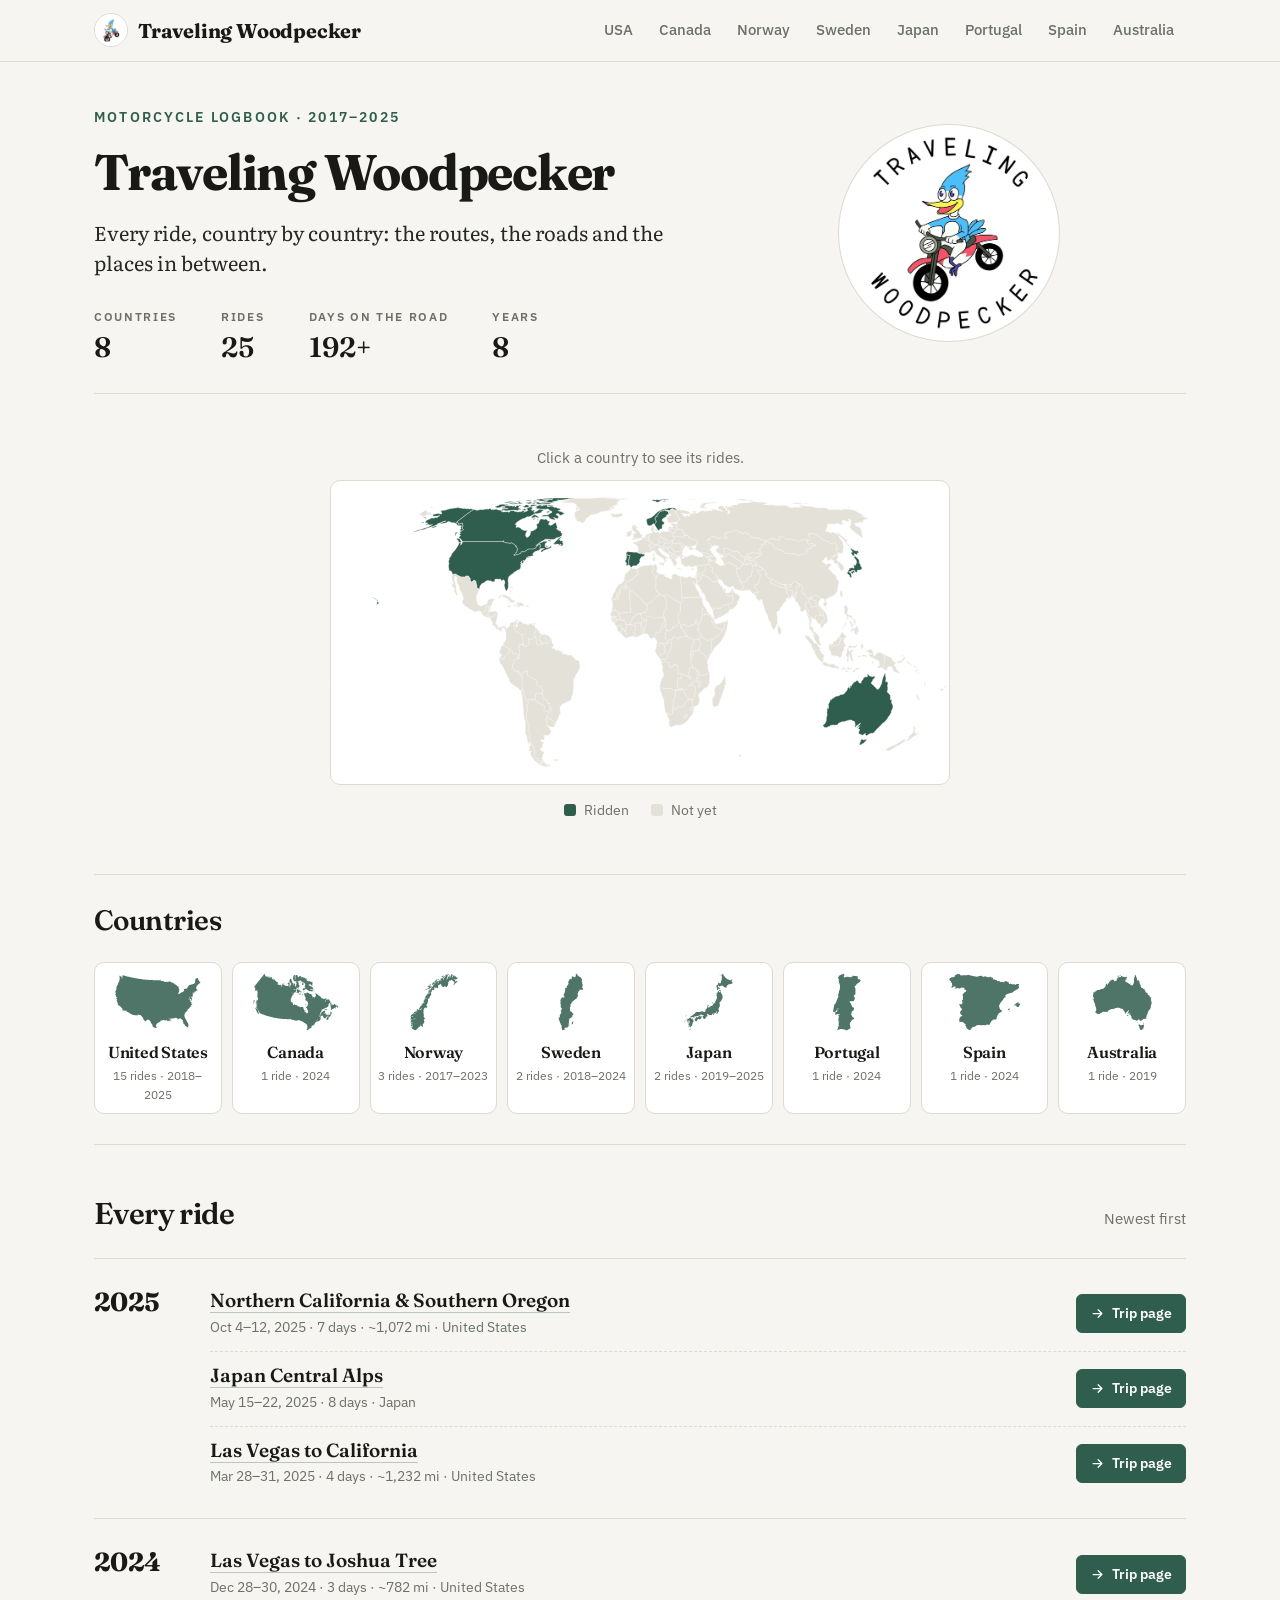
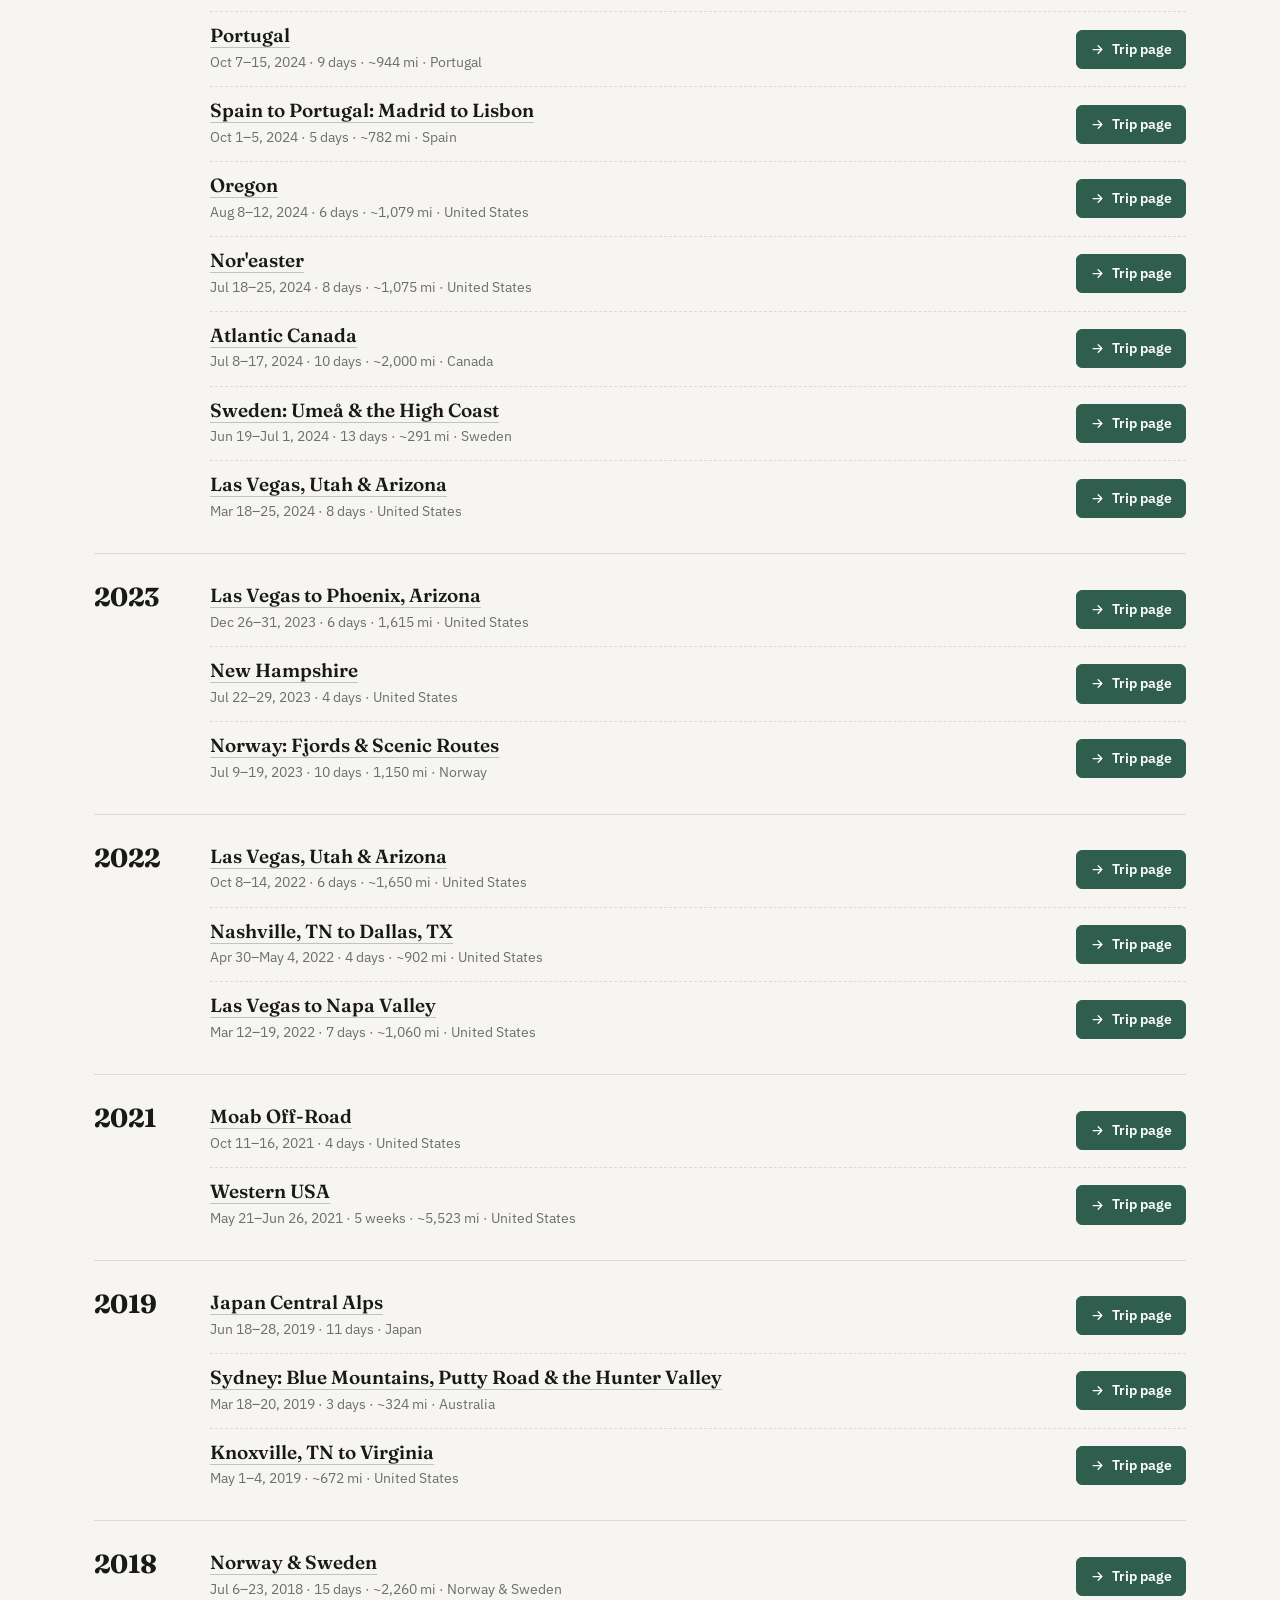
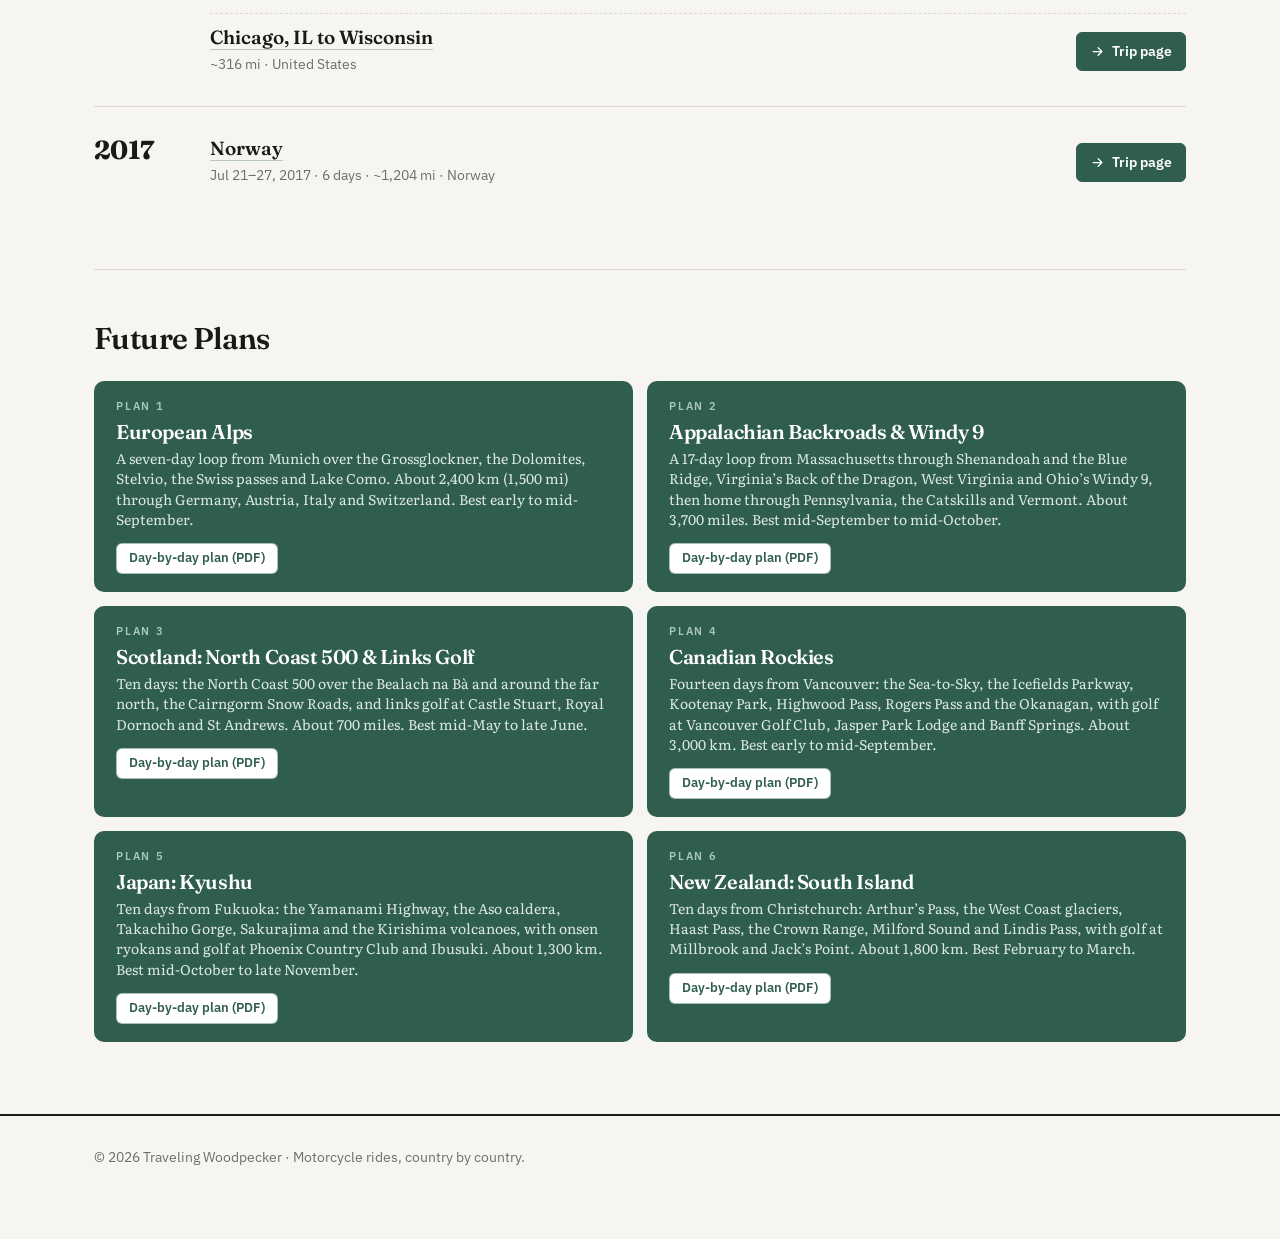
==== commit 83529df3: "d" ====
--- a/index.html
+++ b/index.html
@@ -33,7 +33,7 @@
 <div class="section-head"><h2 id="t-h">Every ride</h2><p class="section-note">Newest first</p></div>
 <div class="year-group"><div class="year">2025</div><ul class="rides"><li class="ride"><div class="ride-main"><p class="ride-title"><a href="/usa/2025-norcal-oregon/">Northern California &amp; Southern Oregon</a></p><p class="ride-meta">Oct 4–12, 2025 · 7 days · ~1,072 mi · United States</p></div><div class="links"><a class="lk primary" href="/usa/2025-norcal-oregon/"><svg viewBox="0 0 24 24"><path d="M5 12h14M13 6l6 6-6 6"/></svg>Trip page</a></div></li><li class="ride"><div class="ride-main"><p class="ride-title"><a href="/japan/2025-japan-central-alps/">Japan Central Alps</a></p><p class="ride-meta">May 15–22, 2025 · 8 days · Japan</p></div><div class="links"><a class="lk primary" href="/japan/2025-japan-central-alps/"><svg viewBox="0 0 24 24"><path d="M5 12h14M13 6l6 6-6 6"/></svg>Trip page</a></div></li><li class="ride"><div class="ride-main"><p class="ride-title"><a href="/usa/2025-las-vegas-california/">Las Vegas to California</a></p><p class="ride-meta">Mar 28–31, 2025 · 4 days · ~1,232 mi · United States</p></div><div class="links"><a class="lk primary" href="/usa/2025-las-vegas-california/"><svg viewBox="0 0 24 24"><path d="M5 12h14M13 6l6 6-6 6"/></svg>Trip page</a></div></li></ul></div><div class="year-group"><div class="year">2024</div><ul class="rides"><li class="ride"><div class="ride-main"><p class="ride-title"><a href="/usa/2024-joshua-tree/">Las Vegas to Joshua Tree</a></p><p class="ride-meta">Dec 28–30, 2024 · 3 days · ~782 mi · United States</p></div><div class="links"><a class="lk primary" href="/usa/2024-joshua-tree/"><svg viewBox="0 0 24 24"><path d="M5 12h14M13 6l6 6-6 6"/></svg>Trip page</a></div></li><li class="ride"><div class="ride-main"><p class="ride-title"><a href="/portugal/2024-portugal/">Portugal</a></p><p class="ride-meta">Oct 7–15, 2024 · 9 days · ~944 mi · Portugal</p></div><div class="links"><a class="lk primary" href="/portugal/2024-portugal/"><svg viewBox="0 0 24 24"><path d="M5 12h14M13 6l6 6-6 6"/></svg>Trip page</a></div></li><li class="ride"><div class="ride-main"><p class="ride-title"><a href="/spain/2024-spain-portugal/">Spain to Portugal: Madrid to Lisbon</a></p><p class="ride-meta">Oct 1–5, 2024 · 5 days · ~782 mi · Spain</p></div><div class="links"><a class="lk primary" href="/spain/2024-spain-portugal/"><svg viewBox="0 0 24 24"><path d="M5 12h14M13 6l6 6-6 6"/></svg>Trip page</a></div></li><li class="ride"><div class="ride-main"><p class="ride-title"><a href="/usa/2024-oregon/">Oregon</a></p><p class="ride-meta">Aug 8–12, 2024 · 6 days · ~1,079 mi · United States</p></div><div class="links"><a class="lk primary" href="/usa/2024-oregon/"><svg viewBox="0 0 24 24"><path d="M5 12h14M13 6l6 6-6 6"/></svg>Trip page</a></div></li><li class="ride"><div class="ride-main"><p class="ride-title"><a href="/usa/2024-noreaster/">Nor&#x27;easter</a></p><p class="ride-meta">Jul 18–25, 2024 · 8 days · ~1,075 mi · United States</p></div><div class="links"><a class="lk primary" href="/usa/2024-noreaster/"><svg viewBox="0 0 24 24"><path d="M5 12h14M13 6l6 6-6 6"/></svg>Trip page</a></div></li><li class="ride"><div class="ride-main"><p class="ride-title"><a href="/canada/2024-atlantic-canada/">Atlantic Canada</a></p><p class="ride-meta">Jul 8–17, 2024 · 10 days · ~2,000 mi · Canada</p></div><div class="links"><a class="lk primary" href="/canada/2024-atlantic-canada/"><svg viewBox="0 0 24 24"><path d="M5 12h14M13 6l6 6-6 6"/></svg>Trip page</a></div></li><li class="ride"><div class="ride-main"><p class="ride-title"><a href="/sweden/2024-sweden/">Sweden: Umeå &amp; the High Coast</a></p><p class="ride-meta">Jun 19–Jul 1, 2024 · 13 days · ~291 mi · Sweden</p></div><div class="links"><a class="lk primary" href="/sweden/2024-sweden/"><svg viewBox="0 0 24 24"><path d="M5 12h14M13 6l6 6-6 6"/></svg>Trip page</a></div></li><li class="ride"><div class="ride-main"><p class="ride-title"><a href="/usa/2024-las-vegas-utah-arizona/">Las Vegas, Utah &amp; Arizona</a></p><p class="ride-meta">Mar 18–25, 2024 · 8 days · United States</p></div><div class="links"><a class="lk primary" href="/usa/2024-las-vegas-utah-arizona/"><svg viewBox="0 0 24 24"><path d="M5 12h14M13 6l6 6-6 6"/></svg>Trip page</a></div></li></ul></div><div class="year-group"><div class="year">2023</div><ul class="rides"><li class="ride"><div class="ride-main"><p class="ride-title"><a href="/usa/2023-las-vegas-phoenix/">Las Vegas to Phoenix, Arizona</a></p><p class="ride-meta">Dec 26–31, 2023 · 6 days · 1,615 mi · United States</p></div><div class="links"><a class="lk primary" href="/usa/2023-las-vegas-phoenix/"><svg viewBox="0 0 24 24"><path d="M5 12h14M13 6l6 6-6 6"/></svg>Trip page</a></div></li><li class="ride"><div class="ride-main"><p class="ride-title"><a href="/usa/2023-new-hampshire/">New Hampshire</a></p><p class="ride-meta">Jul 22–29, 2023 · 4 days · United States</p></div><div class="links"><a class="lk primary" href="/usa/2023-new-hampshire/"><svg viewBox="0 0 24 24"><path d="M5 12h14M13 6l6 6-6 6"/></svg>Trip page</a></div></li><li class="ride"><div class="ride-main"><p class="ride-title"><a href="/norway/2023-norway/">Norway: Fjords &amp; Scenic Routes</a></p><p class="ride-meta">Jul 9–19, 2023 · 10 days · 1,150 mi · Norway</p></div><div class="links"><a class="lk primary" href="/norway/2023-norway/"><svg viewBox="0 0 24 24"><path d="M5 12h14M13 6l6 6-6 6"/></svg>Trip page</a></div></li></ul></div><div class="year-group"><div class="year">2022</div><ul class="rides"><li class="ride"><div class="ride-main"><p class="ride-title"><a href="/usa/2022-utah-arizona/">Las Vegas, Utah &amp; Arizona</a></p><p class="ride-meta">Oct 8–14, 2022 · 6 days · ~1,650 mi · United States</p></div><div class="links"><a class="lk primary" href="/usa/2022-utah-arizona/"><svg viewBox="0 0 24 24"><path d="M5 12h14M13 6l6 6-6 6"/></svg>Trip page</a></div></li><li class="ride"><div class="ride-main"><p class="ride-title"><a href="/usa/2022-nashville-dallas/">Nashville, TN to Dallas, TX</a></p><p class="ride-meta">Apr 30–May 4, 2022 · 4 days · ~902 mi · United States</p></div><div class="links"><a class="lk primary" href="/usa/2022-nashville-dallas/"><svg viewBox="0 0 24 24"><path d="M5 12h14M13 6l6 6-6 6"/></svg>Trip page</a></div></li><li class="ride"><div class="ride-main"><p class="ride-title"><a href="/usa/2022-las-vegas-napa/">Las Vegas to Napa Valley</a></p><p class="ride-meta">Mar 12–19, 2022 · 7 days · ~1,060 mi · United States</p></div><div class="links"><a class="lk primary" href="/usa/2022-las-vegas-napa/"><svg viewBox="0 0 24 24"><path d="M5 12h14M13 6l6 6-6 6"/></svg>Trip page</a></div></li></ul></div><div class="year-group"><div class="year">2021</div><ul class="rides"><li class="ride"><div class="ride-main"><p class="ride-title"><a href="/usa/2021-moab/">Moab Off-Road</a></p><p class="ride-meta">Oct 11–16, 2021 · 4 days · United States</p></div><div class="links"><a class="lk primary" href="/usa/2021-moab/"><svg viewBox="0 0 24 24"><path d="M5 12h14M13 6l6 6-6 6"/></svg>Trip page</a></div></li><li class="ride"><div class="ride-main"><p class="ride-title"><a href="/usa/2021-western-usa/">Western USA</a></p><p class="ride-meta">May 21–Jun 26, 2021 · 5 weeks · ~5,523 mi · United States</p></div><div class="links"><a class="lk primary" href="/usa/2021-western-usa/"><svg viewBox="0 0 24 24"><path d="M5 12h14M13 6l6 6-6 6"/></svg>Trip page</a></div></li></ul></div><div class="year-group"><div class="year">2019</div><ul class="rides"><li class="ride"><div class="ride-main"><p class="ride-title"><a href="/japan/2019-japan-central-alps/">Japan Central Alps</a></p><p class="ride-meta">Jun 18–28, 2019 · 11 days · Japan</p></div><div class="links"><a class="lk primary" href="/japan/2019-japan-central-alps/"><svg viewBox="0 0 24 24"><path d="M5 12h14M13 6l6 6-6 6"/></svg>Trip page</a></div></li><li class="ride"><div class="ride-main"><p class="ride-title"><a href="/australia/2019-sydney/">Sydney: Blue Mountains, Putty Road &amp; the Hunter Valley</a></p><p class="ride-meta">Mar 18–20, 2019 · 3 days · ~324 mi · Australia</p></div><div class="links"><a class="lk primary" href="/australia/2019-sydney/"><svg viewBox="0 0 24 24"><path d="M5 12h14M13 6l6 6-6 6"/></svg>Trip page</a></div></li><li class="ride"><div class="ride-main"><p class="ride-title"><a href="/usa/2019-knoxville-virginia/">Knoxville, TN to Virginia</a></p><p class="ride-meta">May 1–4, 2019 · ~672 mi · United States</p></div><div class="links"><a class="lk primary" href="/usa/2019-knoxville-virginia/"><svg viewBox="0 0 24 24"><path d="M5 12h14M13 6l6 6-6 6"/></svg>Trip page</a></div></li></ul></div><div class="year-group"><div class="year">2018</div><ul class="rides"><li class="ride"><div class="ride-main"><p class="ride-title"><a href="/norway/2018-norway-sweden/">Norway &amp; Sweden</a></p><p class="ride-meta">Jul 6–23, 2018 · 15 days · ~2,260 mi · Norway & Sweden</p></div><div class="links"><a class="lk primary" href="/norway/2018-norway-sweden/"><svg viewBox="0 0 24 24"><path d="M5 12h14M13 6l6 6-6 6"/></svg>Trip page</a></div></li><li class="ride"><div class="ride-main"><p class="ride-title"><a href="/usa/2018-chicago-wisconsin/">Chicago, IL to Wisconsin</a></p><p class="ride-meta">~316 mi · United States</p></div><div class="links"><a class="lk primary" href="/usa/2018-chicago-wisconsin/"><svg viewBox="0 0 24 24"><path d="M5 12h14M13 6l6 6-6 6"/></svg>Trip page</a></div></li></ul></div><div class="year-group"><div class="year">2017</div><ul class="rides"><li class="ride"><div class="ride-main"><p class="ride-title"><a href="/norway/2017-norway/">Norway</a></p><p class="ride-meta">Jul 21–27, 2017 · 6 days · ~1,204 mi · Norway</p></div><div class="links"><a class="lk primary" href="/norway/2017-norway/"><svg viewBox="0 0 24 24"><path d="M5 12h14M13 6l6 6-6 6"/></svg>Trip page</a></div></li></ul></div>
 </section>
-<section class="section" aria-labelledby="f-h"><div class="section-head"><h2 id="f-h">Future Plans</h2></div><div class="futures"><div class="future"><p class="kicker">Plan 1</p><h3>European Alps</h3><p>A seven-day loop from Munich over the Grossglockner, the Dolomites, Stelvio, the Swiss passes and Lake Como. About 2,400 km (1,500 mi) through Germany, Austria, Italy and Switzerland. Best early to mid-September.</p><p style="margin-top:14px"><a class="lk" style="background:#fff;color:var(--pine)" href="/plans/european-alps/European-Alps.pdf" target="_blank" rel="noopener">Day-by-day plan (PDF)</a></p></div><div class="future"><p class="kicker">Plan 2</p><h3>Appalachian Backroads &amp; Windy 9</h3><p>A 17-day loop from Massachusetts through Shenandoah and the Blue Ridge, Virginia’s Back of the Dragon, West Virginia and Ohio’s Windy 9, then home through Pennsylvania, the Catskills and Vermont. About 3,700 miles. Best mid-September to mid-October.</p><p style="margin-top:14px"><a class="lk" style="background:#fff;color:var(--pine)" href="/plans/appalachian-backroads/Appalachian-Backroads-Windy-9.pdf" target="_blank" rel="noopener">Day-by-day plan (PDF)</a></p></div><div class="future"><p class="kicker">Plan 3</p><h3>Scotland: North Coast 500 &amp; Links Golf</h3><p>Ten days: the North Coast 500 over the Bealach na Bà and around the far north, the Cairngorm Snow Roads, and links golf at Castle Stuart, Royal Dornoch and St Andrews. About 700 miles. Best mid-May to late June.</p><p style="margin-top:14px"><a class="lk" style="background:#fff;color:var(--pine)" href="/plans/scotland/Scotland-NC500-Golf.pdf" target="_blank" rel="noopener">Day-by-day plan (PDF)</a></p></div><div class="future"><p class="kicker">Plan 4</p><h3>Canadian Rockies</h3><p>Fourteen days from Vancouver: the Sea-to-Sky, the Icefields Parkway, Kootenay Park, Highwood Pass, Rogers Pass and the Okanagan, with golf at Vancouver Golf Club, Jasper Park Lodge and Banff Springs. About 3,000 km. Best early to mid-September.</p><p style="margin-top:14px"><a class="lk" style="background:#fff;color:var(--pine)" href="/plans/canadian-rockies/Canadian-Rockies.pdf" target="_blank" rel="noopener">Day-by-day plan (PDF)</a></p></div></div></section>
+<section class="section" aria-labelledby="f-h"><div class="section-head"><h2 id="f-h">Future Plans</h2></div><div class="futures"><div class="future"><p class="kicker">Plan 1</p><h3>European Alps</h3><p>A seven-day loop from Munich over the Grossglockner, the Dolomites, Stelvio, the Swiss passes and Lake Como. About 2,400 km (1,500 mi) through Germany, Austria, Italy and Switzerland. Best early to mid-September.</p><p style="margin-top:14px"><a class="lk" style="background:#fff;color:var(--pine)" href="/plans/european-alps/European-Alps.pdf" target="_blank" rel="noopener">Day-by-day plan (PDF)</a></p></div><div class="future"><p class="kicker">Plan 2</p><h3>Appalachian Backroads &amp; Windy 9</h3><p>A 17-day loop from Massachusetts through Shenandoah and the Blue Ridge, Virginia’s Back of the Dragon, West Virginia and Ohio’s Windy 9, then home through Pennsylvania, the Catskills and Vermont. About 3,700 miles. Best mid-September to mid-October.</p><p style="margin-top:14px"><a class="lk" style="background:#fff;color:var(--pine)" href="/plans/appalachian-backroads/Appalachian-Backroads-Windy-9.pdf" target="_blank" rel="noopener">Day-by-day plan (PDF)</a></p></div><div class="future"><p class="kicker">Plan 3</p><h3>Scotland: North Coast 500 &amp; Links Golf</h3><p>Ten days: the North Coast 500 over the Bealach na Bà and around the far north, the Cairngorm Snow Roads, and links golf at Castle Stuart, Royal Dornoch and St Andrews. About 700 miles. Best mid-May to late June.</p><p style="margin-top:14px"><a class="lk" style="background:#fff;color:var(--pine)" href="/plans/scotland/Scotland-NC500-Golf.pdf" target="_blank" rel="noopener">Day-by-day plan (PDF)</a></p></div><div class="future"><p class="kicker">Plan 4</p><h3>Canadian Rockies</h3><p>Fourteen days from Vancouver: the Sea-to-Sky, the Icefields Parkway, Kootenay Park, Highwood Pass, Rogers Pass and the Okanagan, with golf at Vancouver Golf Club, Jasper Park Lodge and Banff Springs. About 3,000 km. Best early to mid-September.</p><p style="margin-top:14px"><a class="lk" style="background:#fff;color:var(--pine)" href="/plans/canadian-rockies/Canadian-Rockies.pdf" target="_blank" rel="noopener">Day-by-day plan (PDF)</a></p></div><div class="future"><p class="kicker">Plan 5</p><h3>Japan: Kyushu</h3><p>Ten days from Fukuoka: the Yamanami Highway, the Aso caldera, Takachiho Gorge, Sakurajima and the Kirishima volcanoes, with onsen ryokans and golf at Phoenix Country Club and Ibusuki. About 1,300 km. Best mid-October to late November.</p><p style="margin-top:14px"><a class="lk" style="background:#fff;color:var(--pine)" href="/plans/japan-kyushu/Japan-Kyushu.pdf" target="_blank" rel="noopener">Day-by-day plan (PDF)</a></p></div><div class="future"><p class="kicker">Plan 6</p><h3>New Zealand: South Island</h3><p>Ten days from Christchurch: Arthur’s Pass, the West Coast glaciers, Haast Pass, the Crown Range, Milford Sound and Lindis Pass, with golf at Millbrook and Jack’s Point. About 1,800 km. Best February to March.</p><p style="margin-top:14px"><a class="lk" style="background:#fff;color:var(--pine)" href="/plans/new-zealand/New-Zealand-South-Island.pdf" target="_blank" rel="noopener">Day-by-day plan (PDF)</a></p></div></div></section>
 </main>
 <footer><div class="wrap">© 2026 Traveling Woodpecker · Motorcycle rides, country by country.</div></footer>
 </body>
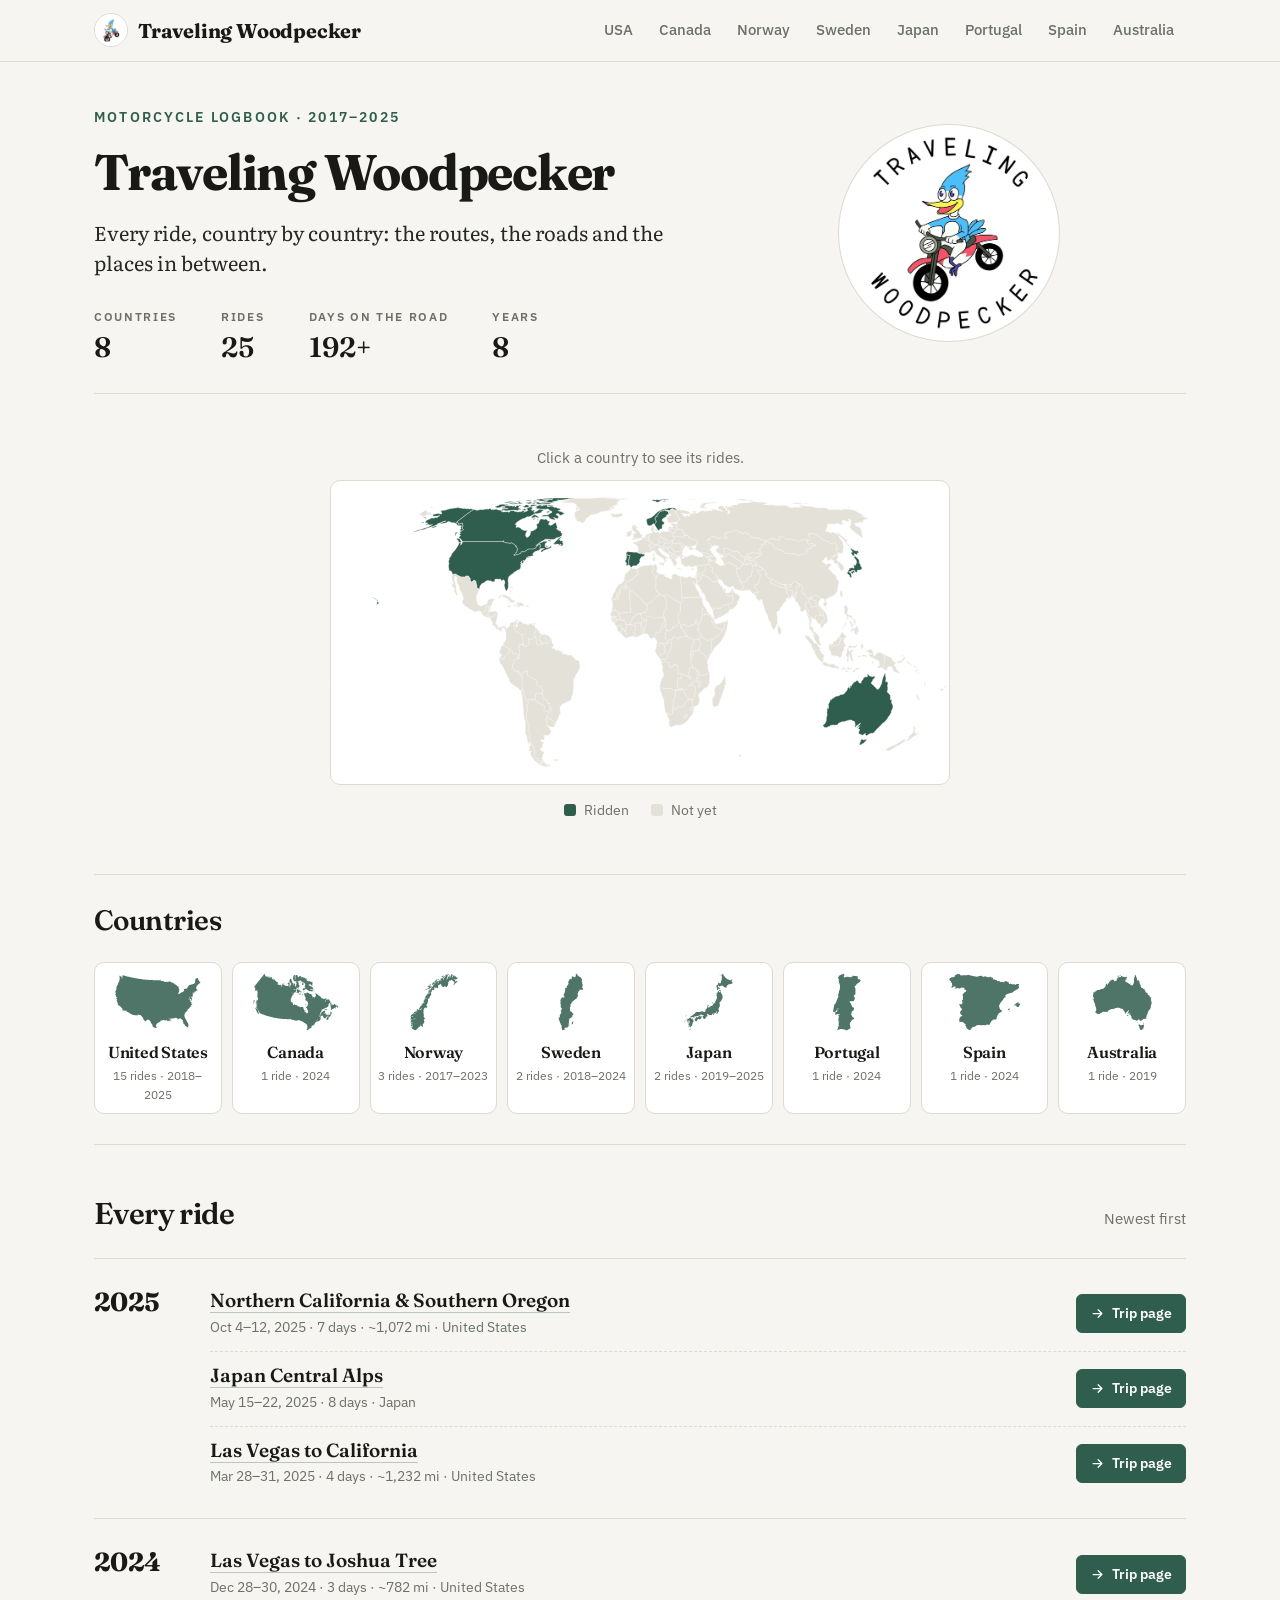
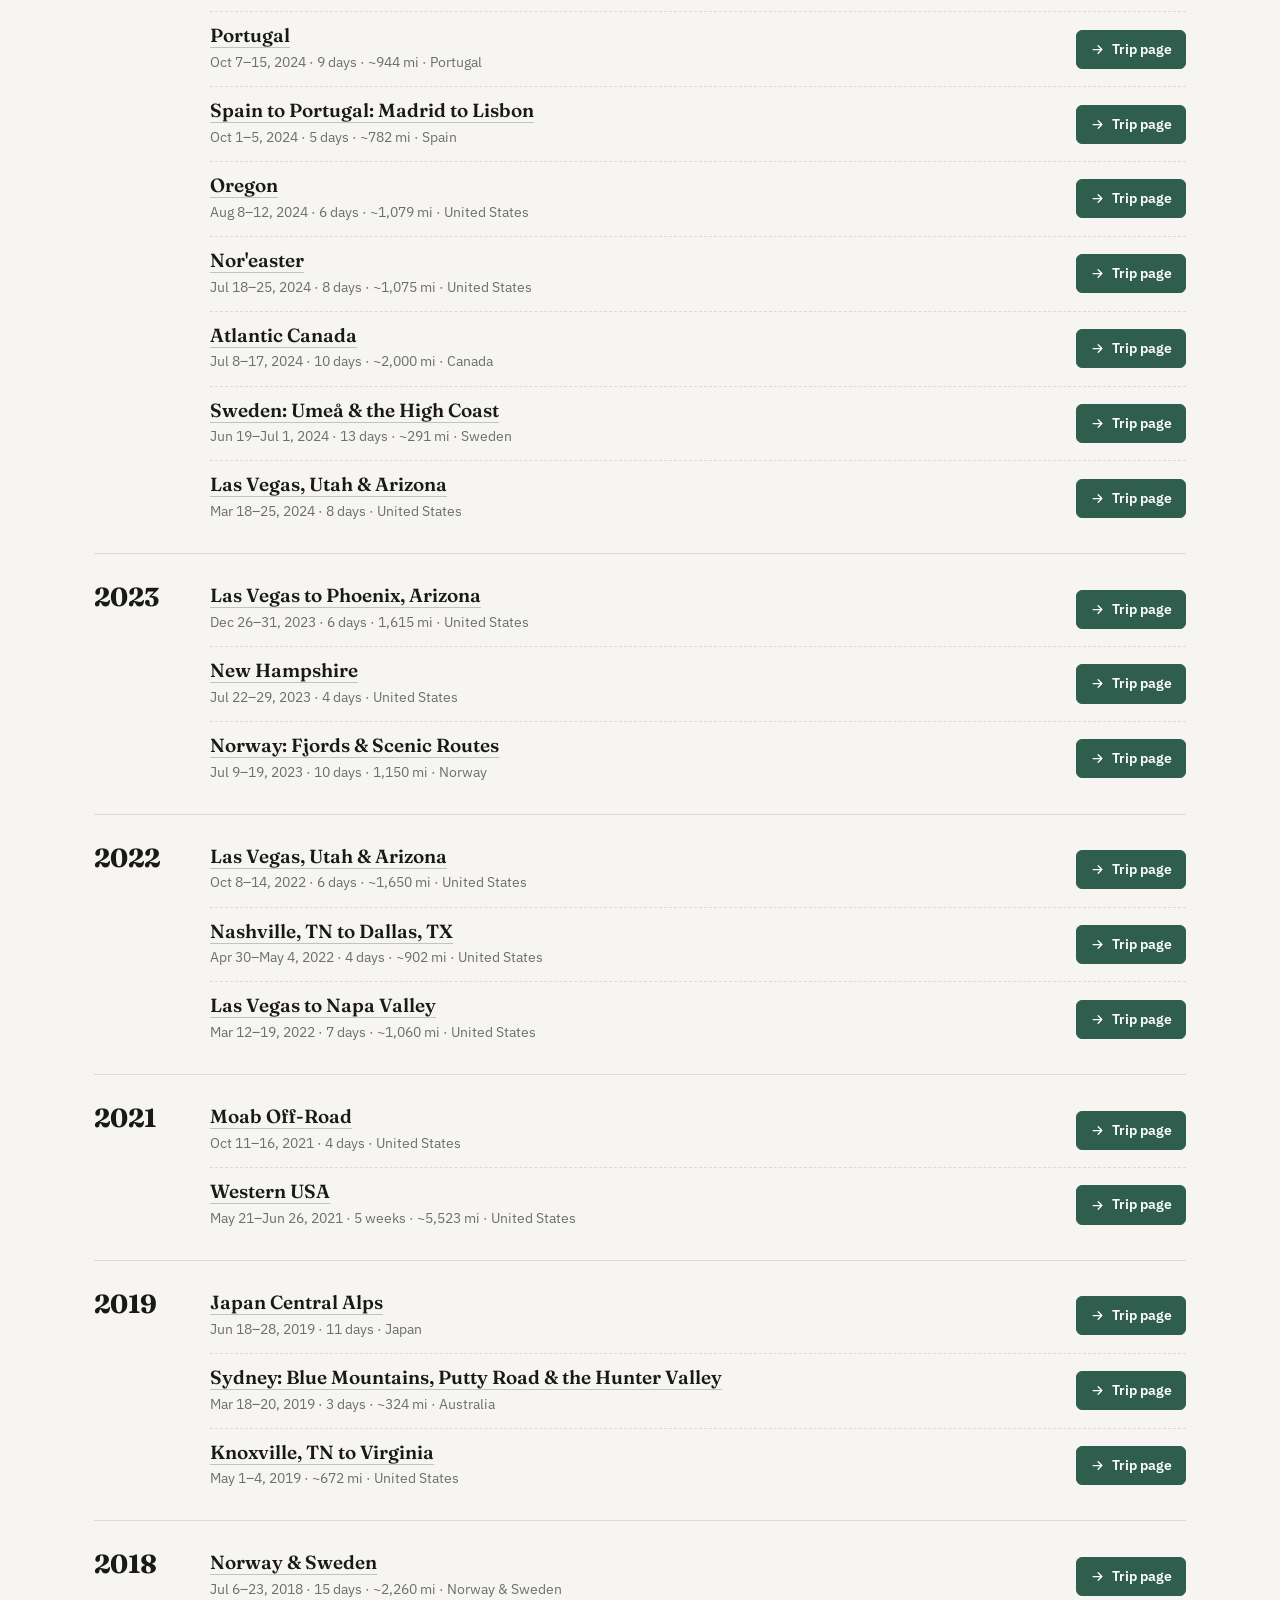
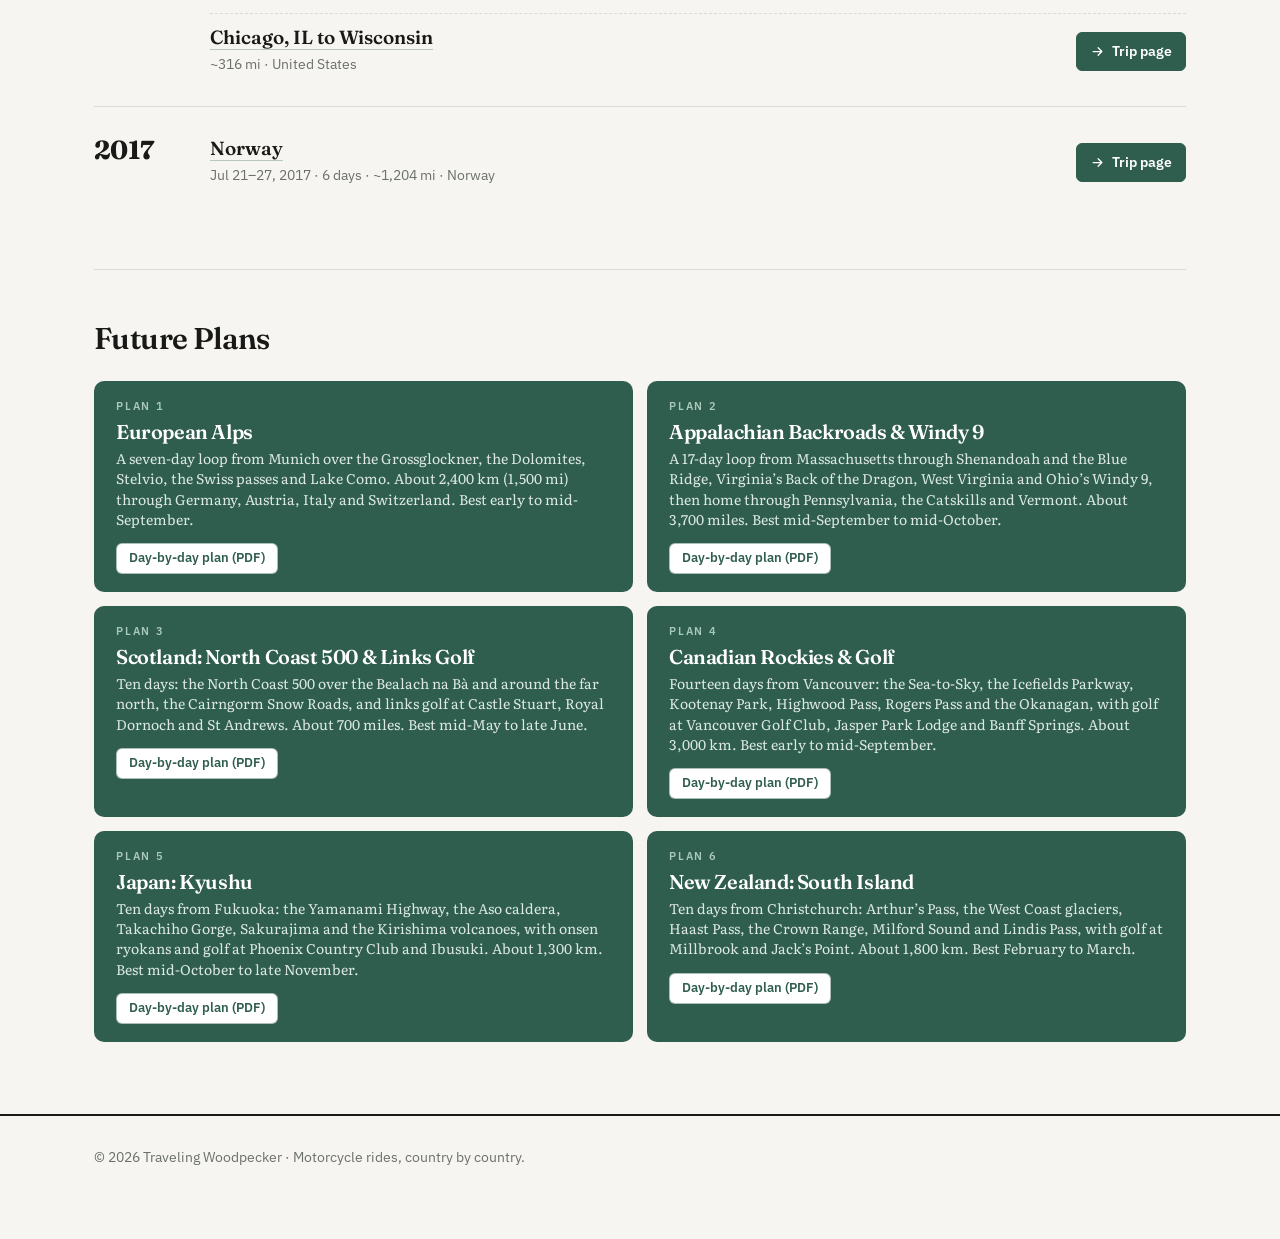
==== commit d178c554: "d" ====
--- a/index.html
+++ b/index.html
@@ -33,7 +33,7 @@
 <div class="section-head"><h2 id="t-h">Every ride</h2><p class="section-note">Newest first</p></div>
 <div class="year-group"><div class="year">2025</div><ul class="rides"><li class="ride"><div class="ride-main"><p class="ride-title"><a href="/usa/2025-norcal-oregon/">Northern California &amp; Southern Oregon</a></p><p class="ride-meta">Oct 4–12, 2025 · 7 days · ~1,072 mi · United States</p></div><div class="links"><a class="lk primary" href="/usa/2025-norcal-oregon/"><svg viewBox="0 0 24 24"><path d="M5 12h14M13 6l6 6-6 6"/></svg>Trip page</a></div></li><li class="ride"><div class="ride-main"><p class="ride-title"><a href="/japan/2025-japan-central-alps/">Japan Central Alps</a></p><p class="ride-meta">May 15–22, 2025 · 8 days · Japan</p></div><div class="links"><a class="lk primary" href="/japan/2025-japan-central-alps/"><svg viewBox="0 0 24 24"><path d="M5 12h14M13 6l6 6-6 6"/></svg>Trip page</a></div></li><li class="ride"><div class="ride-main"><p class="ride-title"><a href="/usa/2025-las-vegas-california/">Las Vegas to California</a></p><p class="ride-meta">Mar 28–31, 2025 · 4 days · ~1,232 mi · United States</p></div><div class="links"><a class="lk primary" href="/usa/2025-las-vegas-california/"><svg viewBox="0 0 24 24"><path d="M5 12h14M13 6l6 6-6 6"/></svg>Trip page</a></div></li></ul></div><div class="year-group"><div class="year">2024</div><ul class="rides"><li class="ride"><div class="ride-main"><p class="ride-title"><a href="/usa/2024-joshua-tree/">Las Vegas to Joshua Tree</a></p><p class="ride-meta">Dec 28–30, 2024 · 3 days · ~782 mi · United States</p></div><div class="links"><a class="lk primary" href="/usa/2024-joshua-tree/"><svg viewBox="0 0 24 24"><path d="M5 12h14M13 6l6 6-6 6"/></svg>Trip page</a></div></li><li class="ride"><div class="ride-main"><p class="ride-title"><a href="/portugal/2024-portugal/">Portugal</a></p><p class="ride-meta">Oct 7–15, 2024 · 9 days · ~944 mi · Portugal</p></div><div class="links"><a class="lk primary" href="/portugal/2024-portugal/"><svg viewBox="0 0 24 24"><path d="M5 12h14M13 6l6 6-6 6"/></svg>Trip page</a></div></li><li class="ride"><div class="ride-main"><p class="ride-title"><a href="/spain/2024-spain-portugal/">Spain to Portugal: Madrid to Lisbon</a></p><p class="ride-meta">Oct 1–5, 2024 · 5 days · ~782 mi · Spain</p></div><div class="links"><a class="lk primary" href="/spain/2024-spain-portugal/"><svg viewBox="0 0 24 24"><path d="M5 12h14M13 6l6 6-6 6"/></svg>Trip page</a></div></li><li class="ride"><div class="ride-main"><p class="ride-title"><a href="/usa/2024-oregon/">Oregon</a></p><p class="ride-meta">Aug 8–12, 2024 · 6 days · ~1,079 mi · United States</p></div><div class="links"><a class="lk primary" href="/usa/2024-oregon/"><svg viewBox="0 0 24 24"><path d="M5 12h14M13 6l6 6-6 6"/></svg>Trip page</a></div></li><li class="ride"><div class="ride-main"><p class="ride-title"><a href="/usa/2024-noreaster/">Nor&#x27;easter</a></p><p class="ride-meta">Jul 18–25, 2024 · 8 days · ~1,075 mi · United States</p></div><div class="links"><a class="lk primary" href="/usa/2024-noreaster/"><svg viewBox="0 0 24 24"><path d="M5 12h14M13 6l6 6-6 6"/></svg>Trip page</a></div></li><li class="ride"><div class="ride-main"><p class="ride-title"><a href="/canada/2024-atlantic-canada/">Atlantic Canada</a></p><p class="ride-meta">Jul 8–17, 2024 · 10 days · ~2,000 mi · Canada</p></div><div class="links"><a class="lk primary" href="/canada/2024-atlantic-canada/"><svg viewBox="0 0 24 24"><path d="M5 12h14M13 6l6 6-6 6"/></svg>Trip page</a></div></li><li class="ride"><div class="ride-main"><p class="ride-title"><a href="/sweden/2024-sweden/">Sweden: Umeå &amp; the High Coast</a></p><p class="ride-meta">Jun 19–Jul 1, 2024 · 13 days · ~291 mi · Sweden</p></div><div class="links"><a class="lk primary" href="/sweden/2024-sweden/"><svg viewBox="0 0 24 24"><path d="M5 12h14M13 6l6 6-6 6"/></svg>Trip page</a></div></li><li class="ride"><div class="ride-main"><p class="ride-title"><a href="/usa/2024-las-vegas-utah-arizona/">Las Vegas, Utah &amp; Arizona</a></p><p class="ride-meta">Mar 18–25, 2024 · 8 days · United States</p></div><div class="links"><a class="lk primary" href="/usa/2024-las-vegas-utah-arizona/"><svg viewBox="0 0 24 24"><path d="M5 12h14M13 6l6 6-6 6"/></svg>Trip page</a></div></li></ul></div><div class="year-group"><div class="year">2023</div><ul class="rides"><li class="ride"><div class="ride-main"><p class="ride-title"><a href="/usa/2023-las-vegas-phoenix/">Las Vegas to Phoenix, Arizona</a></p><p class="ride-meta">Dec 26–31, 2023 · 6 days · 1,615 mi · United States</p></div><div class="links"><a class="lk primary" href="/usa/2023-las-vegas-phoenix/"><svg viewBox="0 0 24 24"><path d="M5 12h14M13 6l6 6-6 6"/></svg>Trip page</a></div></li><li class="ride"><div class="ride-main"><p class="ride-title"><a href="/usa/2023-new-hampshire/">New Hampshire</a></p><p class="ride-meta">Jul 22–29, 2023 · 4 days · United States</p></div><div class="links"><a class="lk primary" href="/usa/2023-new-hampshire/"><svg viewBox="0 0 24 24"><path d="M5 12h14M13 6l6 6-6 6"/></svg>Trip page</a></div></li><li class="ride"><div class="ride-main"><p class="ride-title"><a href="/norway/2023-norway/">Norway: Fjords &amp; Scenic Routes</a></p><p class="ride-meta">Jul 9–19, 2023 · 10 days · 1,150 mi · Norway</p></div><div class="links"><a class="lk primary" href="/norway/2023-norway/"><svg viewBox="0 0 24 24"><path d="M5 12h14M13 6l6 6-6 6"/></svg>Trip page</a></div></li></ul></div><div class="year-group"><div class="year">2022</div><ul class="rides"><li class="ride"><div class="ride-main"><p class="ride-title"><a href="/usa/2022-utah-arizona/">Las Vegas, Utah &amp; Arizona</a></p><p class="ride-meta">Oct 8–14, 2022 · 6 days · ~1,650 mi · United States</p></div><div class="links"><a class="lk primary" href="/usa/2022-utah-arizona/"><svg viewBox="0 0 24 24"><path d="M5 12h14M13 6l6 6-6 6"/></svg>Trip page</a></div></li><li class="ride"><div class="ride-main"><p class="ride-title"><a href="/usa/2022-nashville-dallas/">Nashville, TN to Dallas, TX</a></p><p class="ride-meta">Apr 30–May 4, 2022 · 4 days · ~902 mi · United States</p></div><div class="links"><a class="lk primary" href="/usa/2022-nashville-dallas/"><svg viewBox="0 0 24 24"><path d="M5 12h14M13 6l6 6-6 6"/></svg>Trip page</a></div></li><li class="ride"><div class="ride-main"><p class="ride-title"><a href="/usa/2022-las-vegas-napa/">Las Vegas to Napa Valley</a></p><p class="ride-meta">Mar 12–19, 2022 · 7 days · ~1,060 mi · United States</p></div><div class="links"><a class="lk primary" href="/usa/2022-las-vegas-napa/"><svg viewBox="0 0 24 24"><path d="M5 12h14M13 6l6 6-6 6"/></svg>Trip page</a></div></li></ul></div><div class="year-group"><div class="year">2021</div><ul class="rides"><li class="ride"><div class="ride-main"><p class="ride-title"><a href="/usa/2021-moab/">Moab Off-Road</a></p><p class="ride-meta">Oct 11–16, 2021 · 4 days · United States</p></div><div class="links"><a class="lk primary" href="/usa/2021-moab/"><svg viewBox="0 0 24 24"><path d="M5 12h14M13 6l6 6-6 6"/></svg>Trip page</a></div></li><li class="ride"><div class="ride-main"><p class="ride-title"><a href="/usa/2021-western-usa/">Western USA</a></p><p class="ride-meta">May 21–Jun 26, 2021 · 5 weeks · ~5,523 mi · United States</p></div><div class="links"><a class="lk primary" href="/usa/2021-western-usa/"><svg viewBox="0 0 24 24"><path d="M5 12h14M13 6l6 6-6 6"/></svg>Trip page</a></div></li></ul></div><div class="year-group"><div class="year">2019</div><ul class="rides"><li class="ride"><div class="ride-main"><p class="ride-title"><a href="/japan/2019-japan-central-alps/">Japan Central Alps</a></p><p class="ride-meta">Jun 18–28, 2019 · 11 days · Japan</p></div><div class="links"><a class="lk primary" href="/japan/2019-japan-central-alps/"><svg viewBox="0 0 24 24"><path d="M5 12h14M13 6l6 6-6 6"/></svg>Trip page</a></div></li><li class="ride"><div class="ride-main"><p class="ride-title"><a href="/australia/2019-sydney/">Sydney: Blue Mountains, Putty Road &amp; the Hunter Valley</a></p><p class="ride-meta">Mar 18–20, 2019 · 3 days · ~324 mi · Australia</p></div><div class="links"><a class="lk primary" href="/australia/2019-sydney/"><svg viewBox="0 0 24 24"><path d="M5 12h14M13 6l6 6-6 6"/></svg>Trip page</a></div></li><li class="ride"><div class="ride-main"><p class="ride-title"><a href="/usa/2019-knoxville-virginia/">Knoxville, TN to Virginia</a></p><p class="ride-meta">May 1–4, 2019 · ~672 mi · United States</p></div><div class="links"><a class="lk primary" href="/usa/2019-knoxville-virginia/"><svg viewBox="0 0 24 24"><path d="M5 12h14M13 6l6 6-6 6"/></svg>Trip page</a></div></li></ul></div><div class="year-group"><div class="year">2018</div><ul class="rides"><li class="ride"><div class="ride-main"><p class="ride-title"><a href="/norway/2018-norway-sweden/">Norway &amp; Sweden</a></p><p class="ride-meta">Jul 6–23, 2018 · 15 days · ~2,260 mi · Norway & Sweden</p></div><div class="links"><a class="lk primary" href="/norway/2018-norway-sweden/"><svg viewBox="0 0 24 24"><path d="M5 12h14M13 6l6 6-6 6"/></svg>Trip page</a></div></li><li class="ride"><div class="ride-main"><p class="ride-title"><a href="/usa/2018-chicago-wisconsin/">Chicago, IL to Wisconsin</a></p><p class="ride-meta">~316 mi · United States</p></div><div class="links"><a class="lk primary" href="/usa/2018-chicago-wisconsin/"><svg viewBox="0 0 24 24"><path d="M5 12h14M13 6l6 6-6 6"/></svg>Trip page</a></div></li></ul></div><div class="year-group"><div class="year">2017</div><ul class="rides"><li class="ride"><div class="ride-main"><p class="ride-title"><a href="/norway/2017-norway/">Norway</a></p><p class="ride-meta">Jul 21–27, 2017 · 6 days · ~1,204 mi · Norway</p></div><div class="links"><a class="lk primary" href="/norway/2017-norway/"><svg viewBox="0 0 24 24"><path d="M5 12h14M13 6l6 6-6 6"/></svg>Trip page</a></div></li></ul></div>
 </section>
-<section class="section" aria-labelledby="f-h"><div class="section-head"><h2 id="f-h">Future Plans</h2></div><div class="futures"><div class="future"><p class="kicker">Plan 1</p><h3>European Alps</h3><p>A seven-day loop from Munich over the Grossglockner, the Dolomites, Stelvio, the Swiss passes and Lake Como. About 2,400 km (1,500 mi) through Germany, Austria, Italy and Switzerland. Best early to mid-September.</p><p style="margin-top:14px"><a class="lk" style="background:#fff;color:var(--pine)" href="/plans/european-alps/European-Alps.pdf" target="_blank" rel="noopener">Day-by-day plan (PDF)</a></p></div><div class="future"><p class="kicker">Plan 2</p><h3>Appalachian Backroads &amp; Windy 9</h3><p>A 17-day loop from Massachusetts through Shenandoah and the Blue Ridge, Virginia’s Back of the Dragon, West Virginia and Ohio’s Windy 9, then home through Pennsylvania, the Catskills and Vermont. About 3,700 miles. Best mid-September to mid-October.</p><p style="margin-top:14px"><a class="lk" style="background:#fff;color:var(--pine)" href="/plans/appalachian-backroads/Appalachian-Backroads-Windy-9.pdf" target="_blank" rel="noopener">Day-by-day plan (PDF)</a></p></div><div class="future"><p class="kicker">Plan 3</p><h3>Scotland: North Coast 500 &amp; Links Golf</h3><p>Ten days: the North Coast 500 over the Bealach na Bà and around the far north, the Cairngorm Snow Roads, and links golf at Castle Stuart, Royal Dornoch and St Andrews. About 700 miles. Best mid-May to late June.</p><p style="margin-top:14px"><a class="lk" style="background:#fff;color:var(--pine)" href="/plans/scotland/Scotland-NC500-Golf.pdf" target="_blank" rel="noopener">Day-by-day plan (PDF)</a></p></div><div class="future"><p class="kicker">Plan 4</p><h3>Canadian Rockies</h3><p>Fourteen days from Vancouver: the Sea-to-Sky, the Icefields Parkway, Kootenay Park, Highwood Pass, Rogers Pass and the Okanagan, with golf at Vancouver Golf Club, Jasper Park Lodge and Banff Springs. About 3,000 km. Best early to mid-September.</p><p style="margin-top:14px"><a class="lk" style="background:#fff;color:var(--pine)" href="/plans/canadian-rockies/Canadian-Rockies.pdf" target="_blank" rel="noopener">Day-by-day plan (PDF)</a></p></div><div class="future"><p class="kicker">Plan 5</p><h3>Japan: Kyushu</h3><p>Ten days from Fukuoka: the Yamanami Highway, the Aso caldera, Takachiho Gorge, Sakurajima and the Kirishima volcanoes, with onsen ryokans and golf at Phoenix Country Club and Ibusuki. About 1,300 km. Best mid-October to late November.</p><p style="margin-top:14px"><a class="lk" style="background:#fff;color:var(--pine)" href="/plans/japan-kyushu/Japan-Kyushu.pdf" target="_blank" rel="noopener">Day-by-day plan (PDF)</a></p></div><div class="future"><p class="kicker">Plan 6</p><h3>New Zealand: South Island</h3><p>Ten days from Christchurch: Arthur’s Pass, the West Coast glaciers, Haast Pass, the Crown Range, Milford Sound and Lindis Pass, with golf at Millbrook and Jack’s Point. About 1,800 km. Best February to March.</p><p style="margin-top:14px"><a class="lk" style="background:#fff;color:var(--pine)" href="/plans/new-zealand/New-Zealand-South-Island.pdf" target="_blank" rel="noopener">Day-by-day plan (PDF)</a></p></div></div></section>
+<section class="section" aria-labelledby="f-h"><div class="section-head"><h2 id="f-h">Future Plans</h2></div><div class="futures"><div class="future"><p class="kicker">Plan 1</p><h3>European Alps</h3><p>A seven-day loop from Munich over the Grossglockner, the Dolomites, Stelvio, the Swiss passes and Lake Como. About 2,400 km (1,500 mi) through Germany, Austria, Italy and Switzerland. Best early to mid-September.</p><p style="margin-top:14px"><a class="lk" style="background:#fff;color:var(--pine)" href="/plans/european-alps/European-Alps.pdf" target="_blank" rel="noopener">Day-by-day plan (PDF)</a></p></div><div class="future"><p class="kicker">Plan 2</p><h3>Appalachian Backroads &amp; Windy 9</h3><p>A 17-day loop from Massachusetts through Shenandoah and the Blue Ridge, Virginia’s Back of the Dragon, West Virginia and Ohio’s Windy 9, then home through Pennsylvania, the Catskills and Vermont. About 3,700 miles. Best mid-September to mid-October.</p><p style="margin-top:14px"><a class="lk" style="background:#fff;color:var(--pine)" href="/plans/appalachian-backroads/Appalachian-Backroads-Windy-9.pdf" target="_blank" rel="noopener">Day-by-day plan (PDF)</a></p></div><div class="future"><p class="kicker">Plan 3</p><h3>Scotland: North Coast 500 &amp; Links Golf</h3><p>Ten days: the North Coast 500 over the Bealach na Bà and around the far north, the Cairngorm Snow Roads, and links golf at Castle Stuart, Royal Dornoch and St Andrews. About 700 miles. Best mid-May to late June.</p><p style="margin-top:14px"><a class="lk" style="background:#fff;color:var(--pine)" href="/plans/scotland/Scotland-NC500-Golf.pdf" target="_blank" rel="noopener">Day-by-day plan (PDF)</a></p></div><div class="future"><p class="kicker">Plan 4</p><h3>Canadian Rockies &amp; Golf</h3><p>Fourteen days from Vancouver: the Sea-to-Sky, the Icefields Parkway, Kootenay Park, Highwood Pass, Rogers Pass and the Okanagan, with golf at Vancouver Golf Club, Jasper Park Lodge and Banff Springs. About 3,000 km. Best early to mid-September.</p><p style="margin-top:14px"><a class="lk" style="background:#fff;color:var(--pine)" href="/plans/canadian-rockies/Canadian-Rockies.pdf" target="_blank" rel="noopener">Day-by-day plan (PDF)</a></p></div><div class="future"><p class="kicker">Plan 5</p><h3>Japan: Kyushu</h3><p>Ten days from Fukuoka: the Yamanami Highway, the Aso caldera, Takachiho Gorge, Sakurajima and the Kirishima volcanoes, with onsen ryokans and golf at Phoenix Country Club and Ibusuki. About 1,300 km. Best mid-October to late November.</p><p style="margin-top:14px"><a class="lk" style="background:#fff;color:var(--pine)" href="/plans/japan-kyushu/Japan-Kyushu.pdf" target="_blank" rel="noopener">Day-by-day plan (PDF)</a></p></div><div class="future"><p class="kicker">Plan 6</p><h3>New Zealand: South Island</h3><p>Ten days from Christchurch: Arthur’s Pass, the West Coast glaciers, Haast Pass, the Crown Range, Milford Sound and Lindis Pass, with golf at Millbrook and Jack’s Point. About 1,800 km. Best February to March.</p><p style="margin-top:14px"><a class="lk" style="background:#fff;color:var(--pine)" href="/plans/new-zealand/New-Zealand-South-Island.pdf" target="_blank" rel="noopener">Day-by-day plan (PDF)</a></p></div></div></section>
 </main>
 <footer><div class="wrap">© 2026 Traveling Woodpecker · Motorcycle rides, country by country.</div></footer>
 </body>
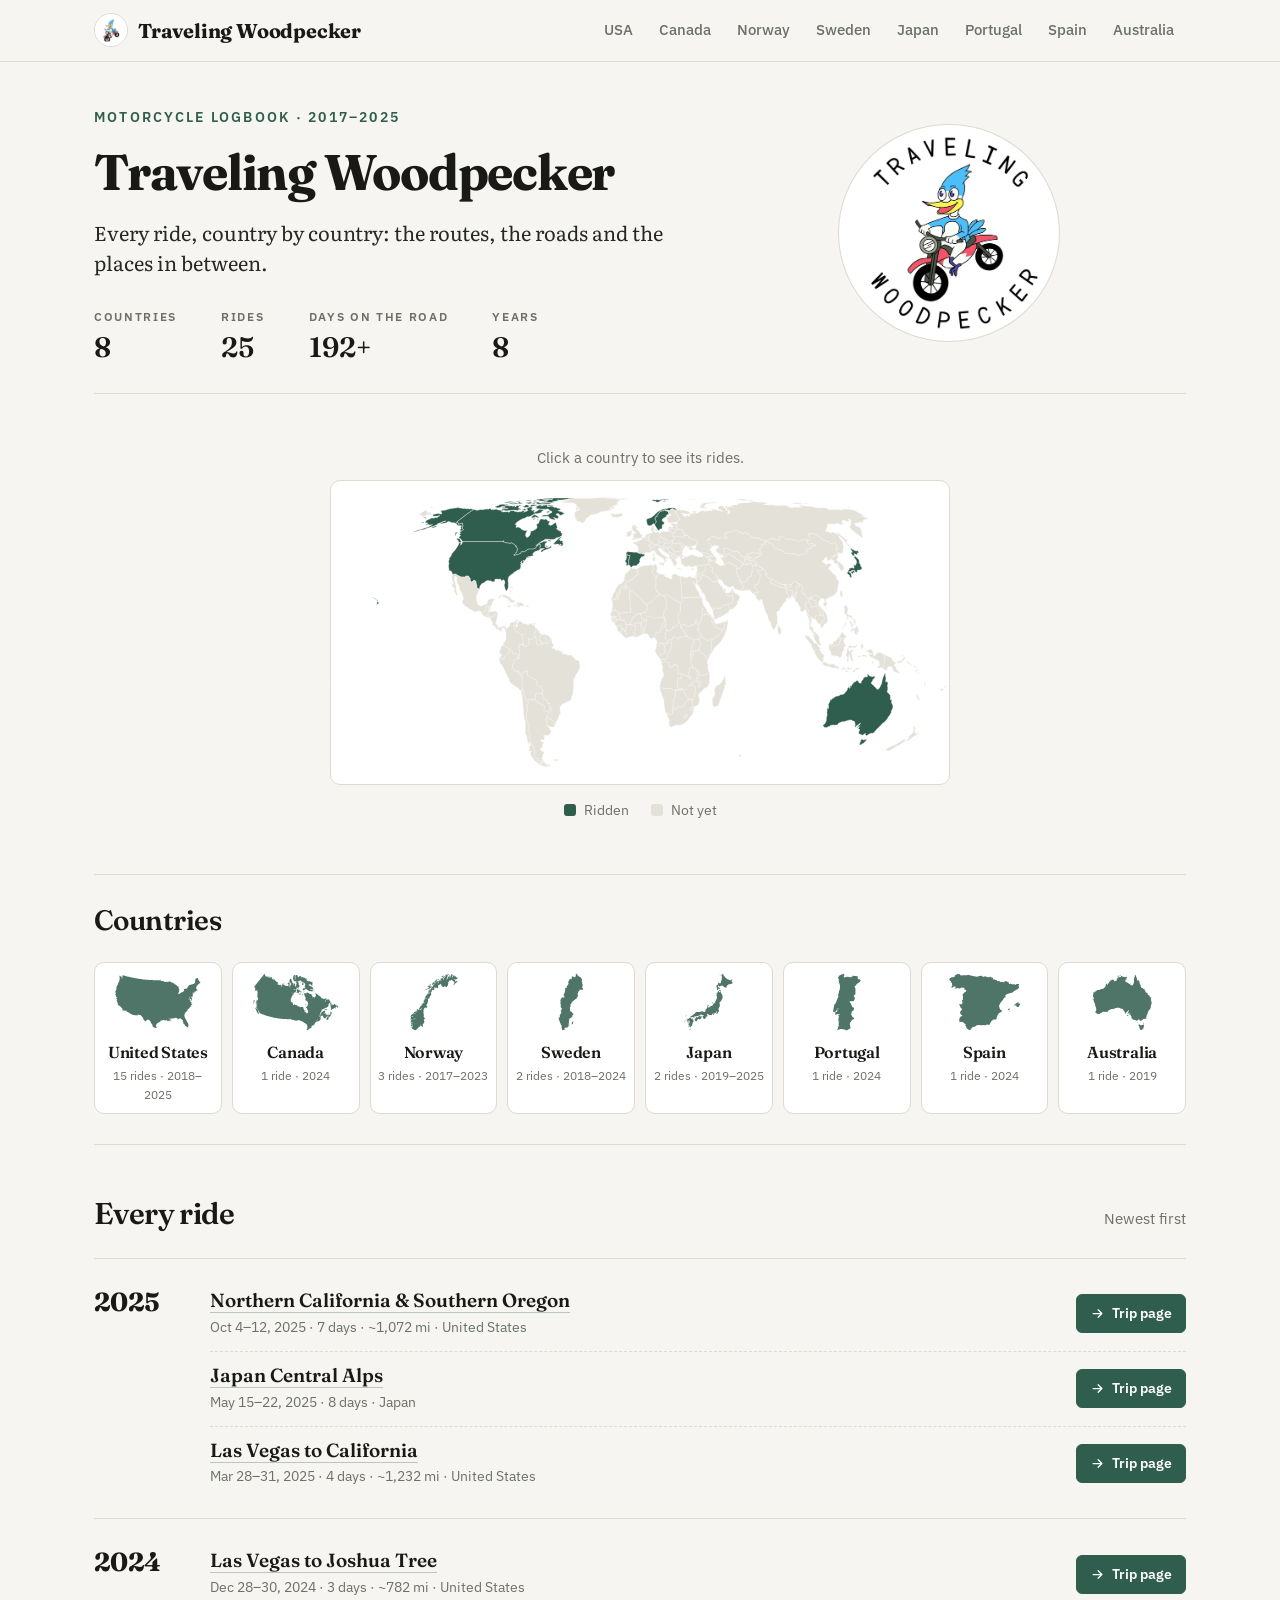
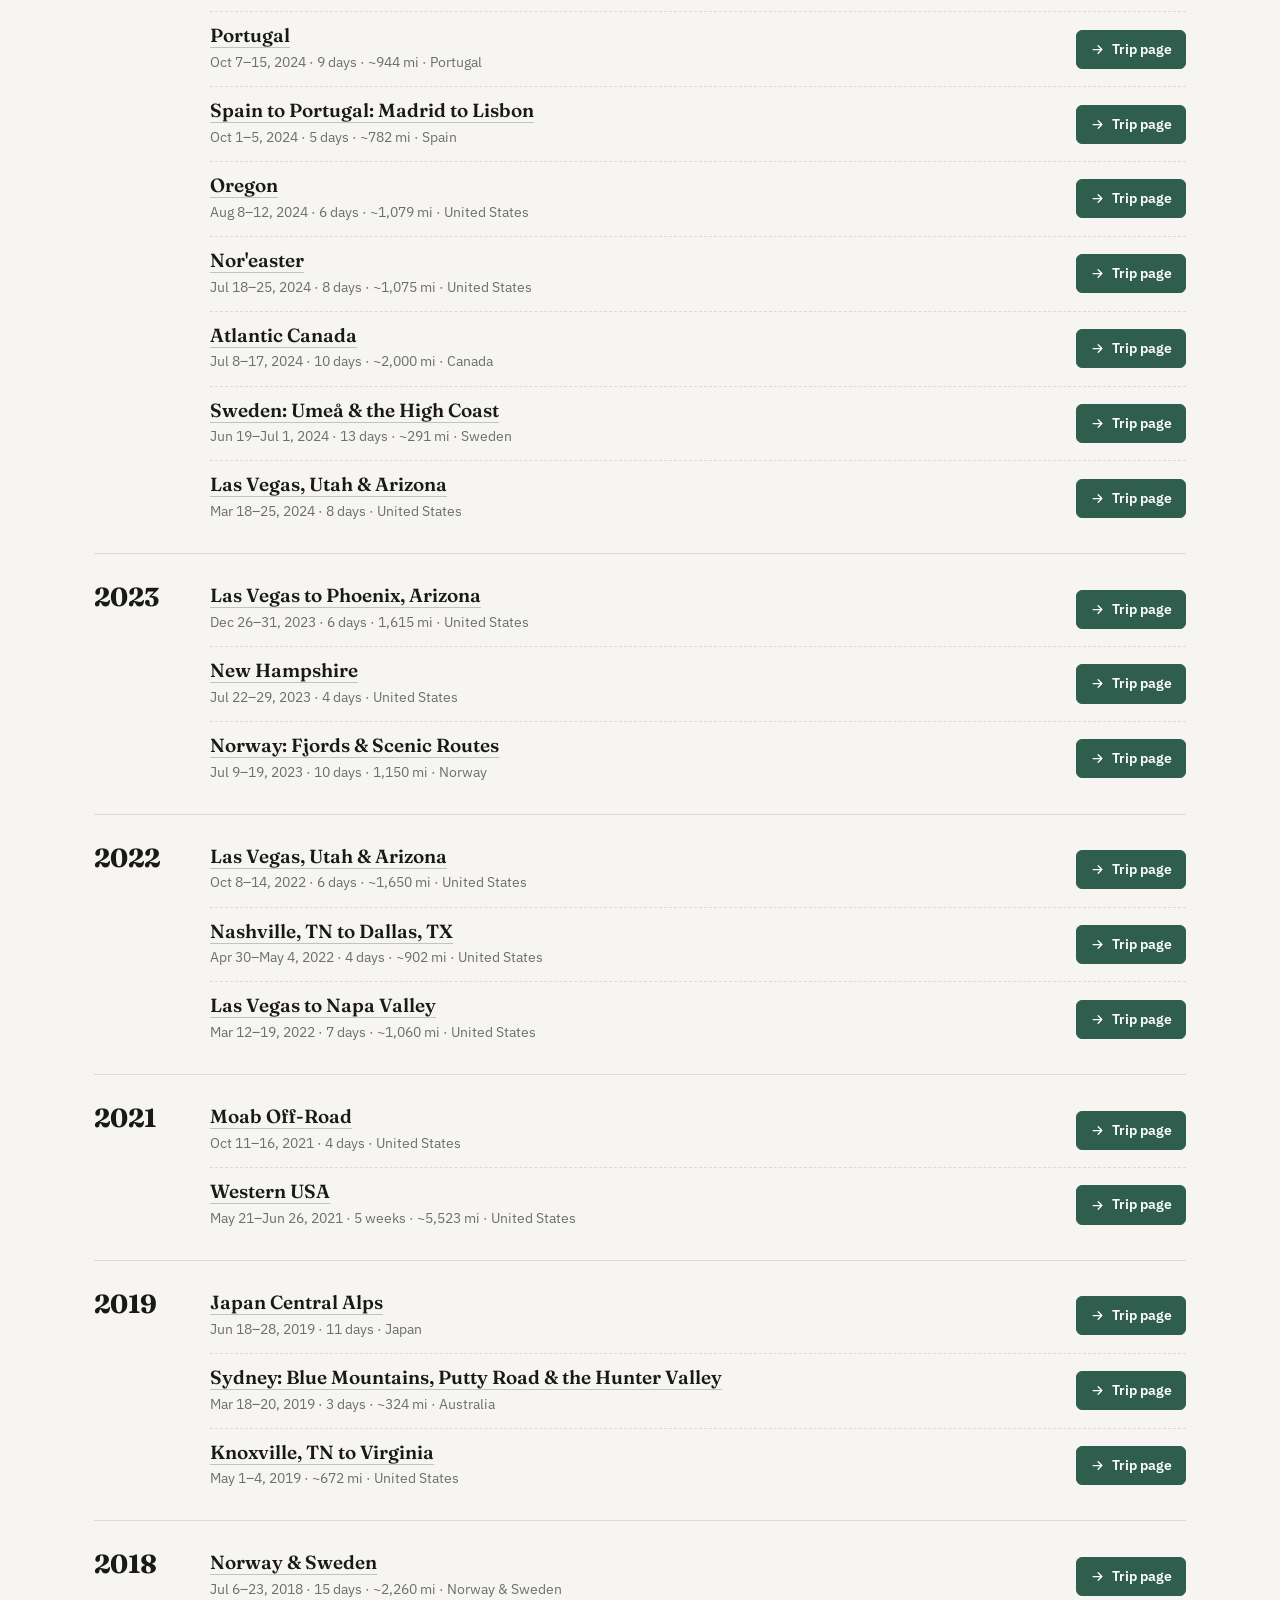
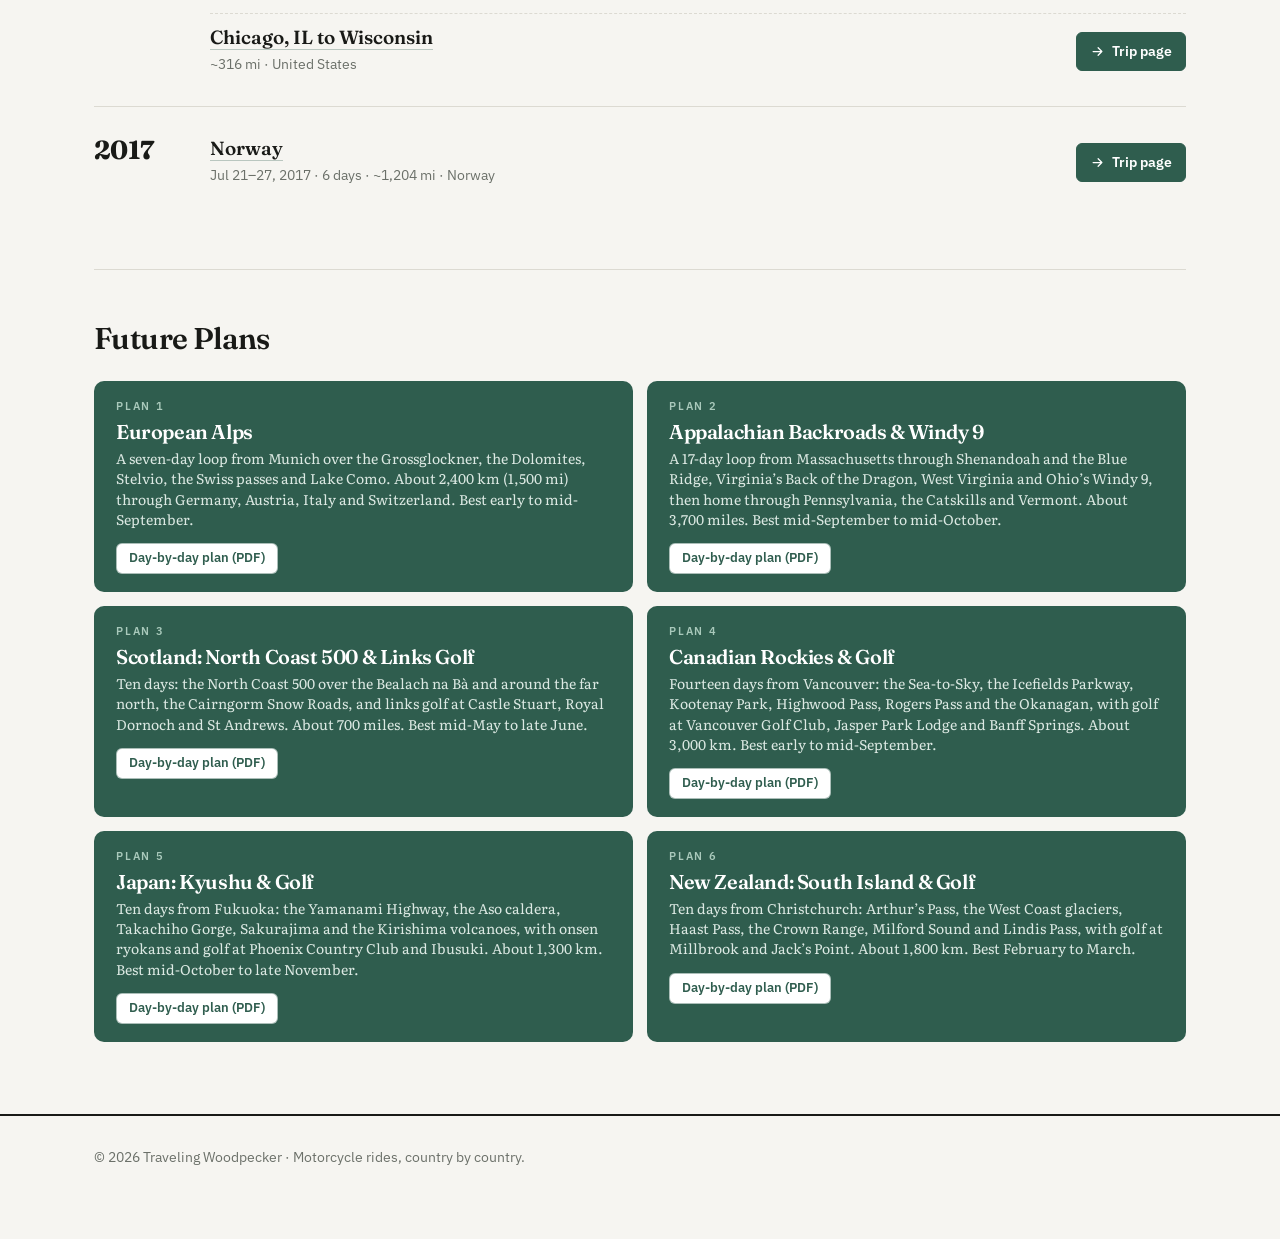
==== commit 34174777: "d" ====
--- a/index.html
+++ b/index.html
@@ -33,7 +33,7 @@
 <div class="section-head"><h2 id="t-h">Every ride</h2><p class="section-note">Newest first</p></div>
 <div class="year-group"><div class="year">2025</div><ul class="rides"><li class="ride"><div class="ride-main"><p class="ride-title"><a href="/usa/2025-norcal-oregon/">Northern California &amp; Southern Oregon</a></p><p class="ride-meta">Oct 4–12, 2025 · 7 days · ~1,072 mi · United States</p></div><div class="links"><a class="lk primary" href="/usa/2025-norcal-oregon/"><svg viewBox="0 0 24 24"><path d="M5 12h14M13 6l6 6-6 6"/></svg>Trip page</a></div></li><li class="ride"><div class="ride-main"><p class="ride-title"><a href="/japan/2025-japan-central-alps/">Japan Central Alps</a></p><p class="ride-meta">May 15–22, 2025 · 8 days · Japan</p></div><div class="links"><a class="lk primary" href="/japan/2025-japan-central-alps/"><svg viewBox="0 0 24 24"><path d="M5 12h14M13 6l6 6-6 6"/></svg>Trip page</a></div></li><li class="ride"><div class="ride-main"><p class="ride-title"><a href="/usa/2025-las-vegas-california/">Las Vegas to California</a></p><p class="ride-meta">Mar 28–31, 2025 · 4 days · ~1,232 mi · United States</p></div><div class="links"><a class="lk primary" href="/usa/2025-las-vegas-california/"><svg viewBox="0 0 24 24"><path d="M5 12h14M13 6l6 6-6 6"/></svg>Trip page</a></div></li></ul></div><div class="year-group"><div class="year">2024</div><ul class="rides"><li class="ride"><div class="ride-main"><p class="ride-title"><a href="/usa/2024-joshua-tree/">Las Vegas to Joshua Tree</a></p><p class="ride-meta">Dec 28–30, 2024 · 3 days · ~782 mi · United States</p></div><div class="links"><a class="lk primary" href="/usa/2024-joshua-tree/"><svg viewBox="0 0 24 24"><path d="M5 12h14M13 6l6 6-6 6"/></svg>Trip page</a></div></li><li class="ride"><div class="ride-main"><p class="ride-title"><a href="/portugal/2024-portugal/">Portugal</a></p><p class="ride-meta">Oct 7–15, 2024 · 9 days · ~944 mi · Portugal</p></div><div class="links"><a class="lk primary" href="/portugal/2024-portugal/"><svg viewBox="0 0 24 24"><path d="M5 12h14M13 6l6 6-6 6"/></svg>Trip page</a></div></li><li class="ride"><div class="ride-main"><p class="ride-title"><a href="/spain/2024-spain-portugal/">Spain to Portugal: Madrid to Lisbon</a></p><p class="ride-meta">Oct 1–5, 2024 · 5 days · ~782 mi · Spain</p></div><div class="links"><a class="lk primary" href="/spain/2024-spain-portugal/"><svg viewBox="0 0 24 24"><path d="M5 12h14M13 6l6 6-6 6"/></svg>Trip page</a></div></li><li class="ride"><div class="ride-main"><p class="ride-title"><a href="/usa/2024-oregon/">Oregon</a></p><p class="ride-meta">Aug 8–12, 2024 · 6 days · ~1,079 mi · United States</p></div><div class="links"><a class="lk primary" href="/usa/2024-oregon/"><svg viewBox="0 0 24 24"><path d="M5 12h14M13 6l6 6-6 6"/></svg>Trip page</a></div></li><li class="ride"><div class="ride-main"><p class="ride-title"><a href="/usa/2024-noreaster/">Nor&#x27;easter</a></p><p class="ride-meta">Jul 18–25, 2024 · 8 days · ~1,075 mi · United States</p></div><div class="links"><a class="lk primary" href="/usa/2024-noreaster/"><svg viewBox="0 0 24 24"><path d="M5 12h14M13 6l6 6-6 6"/></svg>Trip page</a></div></li><li class="ride"><div class="ride-main"><p class="ride-title"><a href="/canada/2024-atlantic-canada/">Atlantic Canada</a></p><p class="ride-meta">Jul 8–17, 2024 · 10 days · ~2,000 mi · Canada</p></div><div class="links"><a class="lk primary" href="/canada/2024-atlantic-canada/"><svg viewBox="0 0 24 24"><path d="M5 12h14M13 6l6 6-6 6"/></svg>Trip page</a></div></li><li class="ride"><div class="ride-main"><p class="ride-title"><a href="/sweden/2024-sweden/">Sweden: Umeå &amp; the High Coast</a></p><p class="ride-meta">Jun 19–Jul 1, 2024 · 13 days · ~291 mi · Sweden</p></div><div class="links"><a class="lk primary" href="/sweden/2024-sweden/"><svg viewBox="0 0 24 24"><path d="M5 12h14M13 6l6 6-6 6"/></svg>Trip page</a></div></li><li class="ride"><div class="ride-main"><p class="ride-title"><a href="/usa/2024-las-vegas-utah-arizona/">Las Vegas, Utah &amp; Arizona</a></p><p class="ride-meta">Mar 18–25, 2024 · 8 days · United States</p></div><div class="links"><a class="lk primary" href="/usa/2024-las-vegas-utah-arizona/"><svg viewBox="0 0 24 24"><path d="M5 12h14M13 6l6 6-6 6"/></svg>Trip page</a></div></li></ul></div><div class="year-group"><div class="year">2023</div><ul class="rides"><li class="ride"><div class="ride-main"><p class="ride-title"><a href="/usa/2023-las-vegas-phoenix/">Las Vegas to Phoenix, Arizona</a></p><p class="ride-meta">Dec 26–31, 2023 · 6 days · 1,615 mi · United States</p></div><div class="links"><a class="lk primary" href="/usa/2023-las-vegas-phoenix/"><svg viewBox="0 0 24 24"><path d="M5 12h14M13 6l6 6-6 6"/></svg>Trip page</a></div></li><li class="ride"><div class="ride-main"><p class="ride-title"><a href="/usa/2023-new-hampshire/">New Hampshire</a></p><p class="ride-meta">Jul 22–29, 2023 · 4 days · United States</p></div><div class="links"><a class="lk primary" href="/usa/2023-new-hampshire/"><svg viewBox="0 0 24 24"><path d="M5 12h14M13 6l6 6-6 6"/></svg>Trip page</a></div></li><li class="ride"><div class="ride-main"><p class="ride-title"><a href="/norway/2023-norway/">Norway: Fjords &amp; Scenic Routes</a></p><p class="ride-meta">Jul 9–19, 2023 · 10 days · 1,150 mi · Norway</p></div><div class="links"><a class="lk primary" href="/norway/2023-norway/"><svg viewBox="0 0 24 24"><path d="M5 12h14M13 6l6 6-6 6"/></svg>Trip page</a></div></li></ul></div><div class="year-group"><div class="year">2022</div><ul class="rides"><li class="ride"><div class="ride-main"><p class="ride-title"><a href="/usa/2022-utah-arizona/">Las Vegas, Utah &amp; Arizona</a></p><p class="ride-meta">Oct 8–14, 2022 · 6 days · ~1,650 mi · United States</p></div><div class="links"><a class="lk primary" href="/usa/2022-utah-arizona/"><svg viewBox="0 0 24 24"><path d="M5 12h14M13 6l6 6-6 6"/></svg>Trip page</a></div></li><li class="ride"><div class="ride-main"><p class="ride-title"><a href="/usa/2022-nashville-dallas/">Nashville, TN to Dallas, TX</a></p><p class="ride-meta">Apr 30–May 4, 2022 · 4 days · ~902 mi · United States</p></div><div class="links"><a class="lk primary" href="/usa/2022-nashville-dallas/"><svg viewBox="0 0 24 24"><path d="M5 12h14M13 6l6 6-6 6"/></svg>Trip page</a></div></li><li class="ride"><div class="ride-main"><p class="ride-title"><a href="/usa/2022-las-vegas-napa/">Las Vegas to Napa Valley</a></p><p class="ride-meta">Mar 12–19, 2022 · 7 days · ~1,060 mi · United States</p></div><div class="links"><a class="lk primary" href="/usa/2022-las-vegas-napa/"><svg viewBox="0 0 24 24"><path d="M5 12h14M13 6l6 6-6 6"/></svg>Trip page</a></div></li></ul></div><div class="year-group"><div class="year">2021</div><ul class="rides"><li class="ride"><div class="ride-main"><p class="ride-title"><a href="/usa/2021-moab/">Moab Off-Road</a></p><p class="ride-meta">Oct 11–16, 2021 · 4 days · United States</p></div><div class="links"><a class="lk primary" href="/usa/2021-moab/"><svg viewBox="0 0 24 24"><path d="M5 12h14M13 6l6 6-6 6"/></svg>Trip page</a></div></li><li class="ride"><div class="ride-main"><p class="ride-title"><a href="/usa/2021-western-usa/">Western USA</a></p><p class="ride-meta">May 21–Jun 26, 2021 · 5 weeks · ~5,523 mi · United States</p></div><div class="links"><a class="lk primary" href="/usa/2021-western-usa/"><svg viewBox="0 0 24 24"><path d="M5 12h14M13 6l6 6-6 6"/></svg>Trip page</a></div></li></ul></div><div class="year-group"><div class="year">2019</div><ul class="rides"><li class="ride"><div class="ride-main"><p class="ride-title"><a href="/japan/2019-japan-central-alps/">Japan Central Alps</a></p><p class="ride-meta">Jun 18–28, 2019 · 11 days · Japan</p></div><div class="links"><a class="lk primary" href="/japan/2019-japan-central-alps/"><svg viewBox="0 0 24 24"><path d="M5 12h14M13 6l6 6-6 6"/></svg>Trip page</a></div></li><li class="ride"><div class="ride-main"><p class="ride-title"><a href="/australia/2019-sydney/">Sydney: Blue Mountains, Putty Road &amp; the Hunter Valley</a></p><p class="ride-meta">Mar 18–20, 2019 · 3 days · ~324 mi · Australia</p></div><div class="links"><a class="lk primary" href="/australia/2019-sydney/"><svg viewBox="0 0 24 24"><path d="M5 12h14M13 6l6 6-6 6"/></svg>Trip page</a></div></li><li class="ride"><div class="ride-main"><p class="ride-title"><a href="/usa/2019-knoxville-virginia/">Knoxville, TN to Virginia</a></p><p class="ride-meta">May 1–4, 2019 · ~672 mi · United States</p></div><div class="links"><a class="lk primary" href="/usa/2019-knoxville-virginia/"><svg viewBox="0 0 24 24"><path d="M5 12h14M13 6l6 6-6 6"/></svg>Trip page</a></div></li></ul></div><div class="year-group"><div class="year">2018</div><ul class="rides"><li class="ride"><div class="ride-main"><p class="ride-title"><a href="/norway/2018-norway-sweden/">Norway &amp; Sweden</a></p><p class="ride-meta">Jul 6–23, 2018 · 15 days · ~2,260 mi · Norway & Sweden</p></div><div class="links"><a class="lk primary" href="/norway/2018-norway-sweden/"><svg viewBox="0 0 24 24"><path d="M5 12h14M13 6l6 6-6 6"/></svg>Trip page</a></div></li><li class="ride"><div class="ride-main"><p class="ride-title"><a href="/usa/2018-chicago-wisconsin/">Chicago, IL to Wisconsin</a></p><p class="ride-meta">~316 mi · United States</p></div><div class="links"><a class="lk primary" href="/usa/2018-chicago-wisconsin/"><svg viewBox="0 0 24 24"><path d="M5 12h14M13 6l6 6-6 6"/></svg>Trip page</a></div></li></ul></div><div class="year-group"><div class="year">2017</div><ul class="rides"><li class="ride"><div class="ride-main"><p class="ride-title"><a href="/norway/2017-norway/">Norway</a></p><p class="ride-meta">Jul 21–27, 2017 · 6 days · ~1,204 mi · Norway</p></div><div class="links"><a class="lk primary" href="/norway/2017-norway/"><svg viewBox="0 0 24 24"><path d="M5 12h14M13 6l6 6-6 6"/></svg>Trip page</a></div></li></ul></div>
 </section>
-<section class="section" aria-labelledby="f-h"><div class="section-head"><h2 id="f-h">Future Plans</h2></div><div class="futures"><div class="future"><p class="kicker">Plan 1</p><h3>European Alps</h3><p>A seven-day loop from Munich over the Grossglockner, the Dolomites, Stelvio, the Swiss passes and Lake Como. About 2,400 km (1,500 mi) through Germany, Austria, Italy and Switzerland. Best early to mid-September.</p><p style="margin-top:14px"><a class="lk" style="background:#fff;color:var(--pine)" href="/plans/european-alps/European-Alps.pdf" target="_blank" rel="noopener">Day-by-day plan (PDF)</a></p></div><div class="future"><p class="kicker">Plan 2</p><h3>Appalachian Backroads &amp; Windy 9</h3><p>A 17-day loop from Massachusetts through Shenandoah and the Blue Ridge, Virginia’s Back of the Dragon, West Virginia and Ohio’s Windy 9, then home through Pennsylvania, the Catskills and Vermont. About 3,700 miles. Best mid-September to mid-October.</p><p style="margin-top:14px"><a class="lk" style="background:#fff;color:var(--pine)" href="/plans/appalachian-backroads/Appalachian-Backroads-Windy-9.pdf" target="_blank" rel="noopener">Day-by-day plan (PDF)</a></p></div><div class="future"><p class="kicker">Plan 3</p><h3>Scotland: North Coast 500 &amp; Links Golf</h3><p>Ten days: the North Coast 500 over the Bealach na Bà and around the far north, the Cairngorm Snow Roads, and links golf at Castle Stuart, Royal Dornoch and St Andrews. About 700 miles. Best mid-May to late June.</p><p style="margin-top:14px"><a class="lk" style="background:#fff;color:var(--pine)" href="/plans/scotland/Scotland-NC500-Golf.pdf" target="_blank" rel="noopener">Day-by-day plan (PDF)</a></p></div><div class="future"><p class="kicker">Plan 4</p><h3>Canadian Rockies &amp; Golf</h3><p>Fourteen days from Vancouver: the Sea-to-Sky, the Icefields Parkway, Kootenay Park, Highwood Pass, Rogers Pass and the Okanagan, with golf at Vancouver Golf Club, Jasper Park Lodge and Banff Springs. About 3,000 km. Best early to mid-September.</p><p style="margin-top:14px"><a class="lk" style="background:#fff;color:var(--pine)" href="/plans/canadian-rockies/Canadian-Rockies.pdf" target="_blank" rel="noopener">Day-by-day plan (PDF)</a></p></div><div class="future"><p class="kicker">Plan 5</p><h3>Japan: Kyushu</h3><p>Ten days from Fukuoka: the Yamanami Highway, the Aso caldera, Takachiho Gorge, Sakurajima and the Kirishima volcanoes, with onsen ryokans and golf at Phoenix Country Club and Ibusuki. About 1,300 km. Best mid-October to late November.</p><p style="margin-top:14px"><a class="lk" style="background:#fff;color:var(--pine)" href="/plans/japan-kyushu/Japan-Kyushu.pdf" target="_blank" rel="noopener">Day-by-day plan (PDF)</a></p></div><div class="future"><p class="kicker">Plan 6</p><h3>New Zealand: South Island</h3><p>Ten days from Christchurch: Arthur’s Pass, the West Coast glaciers, Haast Pass, the Crown Range, Milford Sound and Lindis Pass, with golf at Millbrook and Jack’s Point. About 1,800 km. Best February to March.</p><p style="margin-top:14px"><a class="lk" style="background:#fff;color:var(--pine)" href="/plans/new-zealand/New-Zealand-South-Island.pdf" target="_blank" rel="noopener">Day-by-day plan (PDF)</a></p></div></div></section>
+<section class="section" aria-labelledby="f-h"><div class="section-head"><h2 id="f-h">Future Plans</h2></div><div class="futures"><div class="future"><p class="kicker">Plan 1</p><h3>European Alps</h3><p>A seven-day loop from Munich over the Grossglockner, the Dolomites, Stelvio, the Swiss passes and Lake Como. About 2,400 km (1,500 mi) through Germany, Austria, Italy and Switzerland. Best early to mid-September.</p><p style="margin-top:14px"><a class="lk" style="background:#fff;color:var(--pine)" href="/plans/european-alps/European-Alps.pdf" target="_blank" rel="noopener">Day-by-day plan (PDF)</a></p></div><div class="future"><p class="kicker">Plan 2</p><h3>Appalachian Backroads &amp; Windy 9</h3><p>A 17-day loop from Massachusetts through Shenandoah and the Blue Ridge, Virginia’s Back of the Dragon, West Virginia and Ohio’s Windy 9, then home through Pennsylvania, the Catskills and Vermont. About 3,700 miles. Best mid-September to mid-October.</p><p style="margin-top:14px"><a class="lk" style="background:#fff;color:var(--pine)" href="/plans/appalachian-backroads/Appalachian-Backroads-Windy-9.pdf" target="_blank" rel="noopener">Day-by-day plan (PDF)</a></p></div><div class="future"><p class="kicker">Plan 3</p><h3>Scotland: North Coast 500 &amp; Links Golf</h3><p>Ten days: the North Coast 500 over the Bealach na Bà and around the far north, the Cairngorm Snow Roads, and links golf at Castle Stuart, Royal Dornoch and St Andrews. About 700 miles. Best mid-May to late June.</p><p style="margin-top:14px"><a class="lk" style="background:#fff;color:var(--pine)" href="/plans/scotland/Scotland-NC500-Golf.pdf" target="_blank" rel="noopener">Day-by-day plan (PDF)</a></p></div><div class="future"><p class="kicker">Plan 4</p><h3>Canadian Rockies &amp; Golf</h3><p>Fourteen days from Vancouver: the Sea-to-Sky, the Icefields Parkway, Kootenay Park, Highwood Pass, Rogers Pass and the Okanagan, with golf at Vancouver Golf Club, Jasper Park Lodge and Banff Springs. About 3,000 km. Best early to mid-September.</p><p style="margin-top:14px"><a class="lk" style="background:#fff;color:var(--pine)" href="/plans/canadian-rockies/Canadian-Rockies.pdf" target="_blank" rel="noopener">Day-by-day plan (PDF)</a></p></div><div class="future"><p class="kicker">Plan 5</p><h3>Japan: Kyushu &amp; Golf</h3><p>Ten days from Fukuoka: the Yamanami Highway, the Aso caldera, Takachiho Gorge, Sakurajima and the Kirishima volcanoes, with onsen ryokans and golf at Phoenix Country Club and Ibusuki. About 1,300 km. Best mid-October to late November.</p><p style="margin-top:14px"><a class="lk" style="background:#fff;color:var(--pine)" href="/plans/japan-kyushu/Japan-Kyushu.pdf" target="_blank" rel="noopener">Day-by-day plan (PDF)</a></p></div><div class="future"><p class="kicker">Plan 6</p><h3>New Zealand: South Island &amp; Golf</h3><p>Ten days from Christchurch: Arthur’s Pass, the West Coast glaciers, Haast Pass, the Crown Range, Milford Sound and Lindis Pass, with golf at Millbrook and Jack’s Point. About 1,800 km. Best February to March.</p><p style="margin-top:14px"><a class="lk" style="background:#fff;color:var(--pine)" href="/plans/new-zealand/New-Zealand-South-Island.pdf" target="_blank" rel="noopener">Day-by-day plan (PDF)</a></p></div></div></section>
 </main>
 <footer><div class="wrap">© 2026 Traveling Woodpecker · Motorcycle rides, country by country.</div></footer>
 </body>
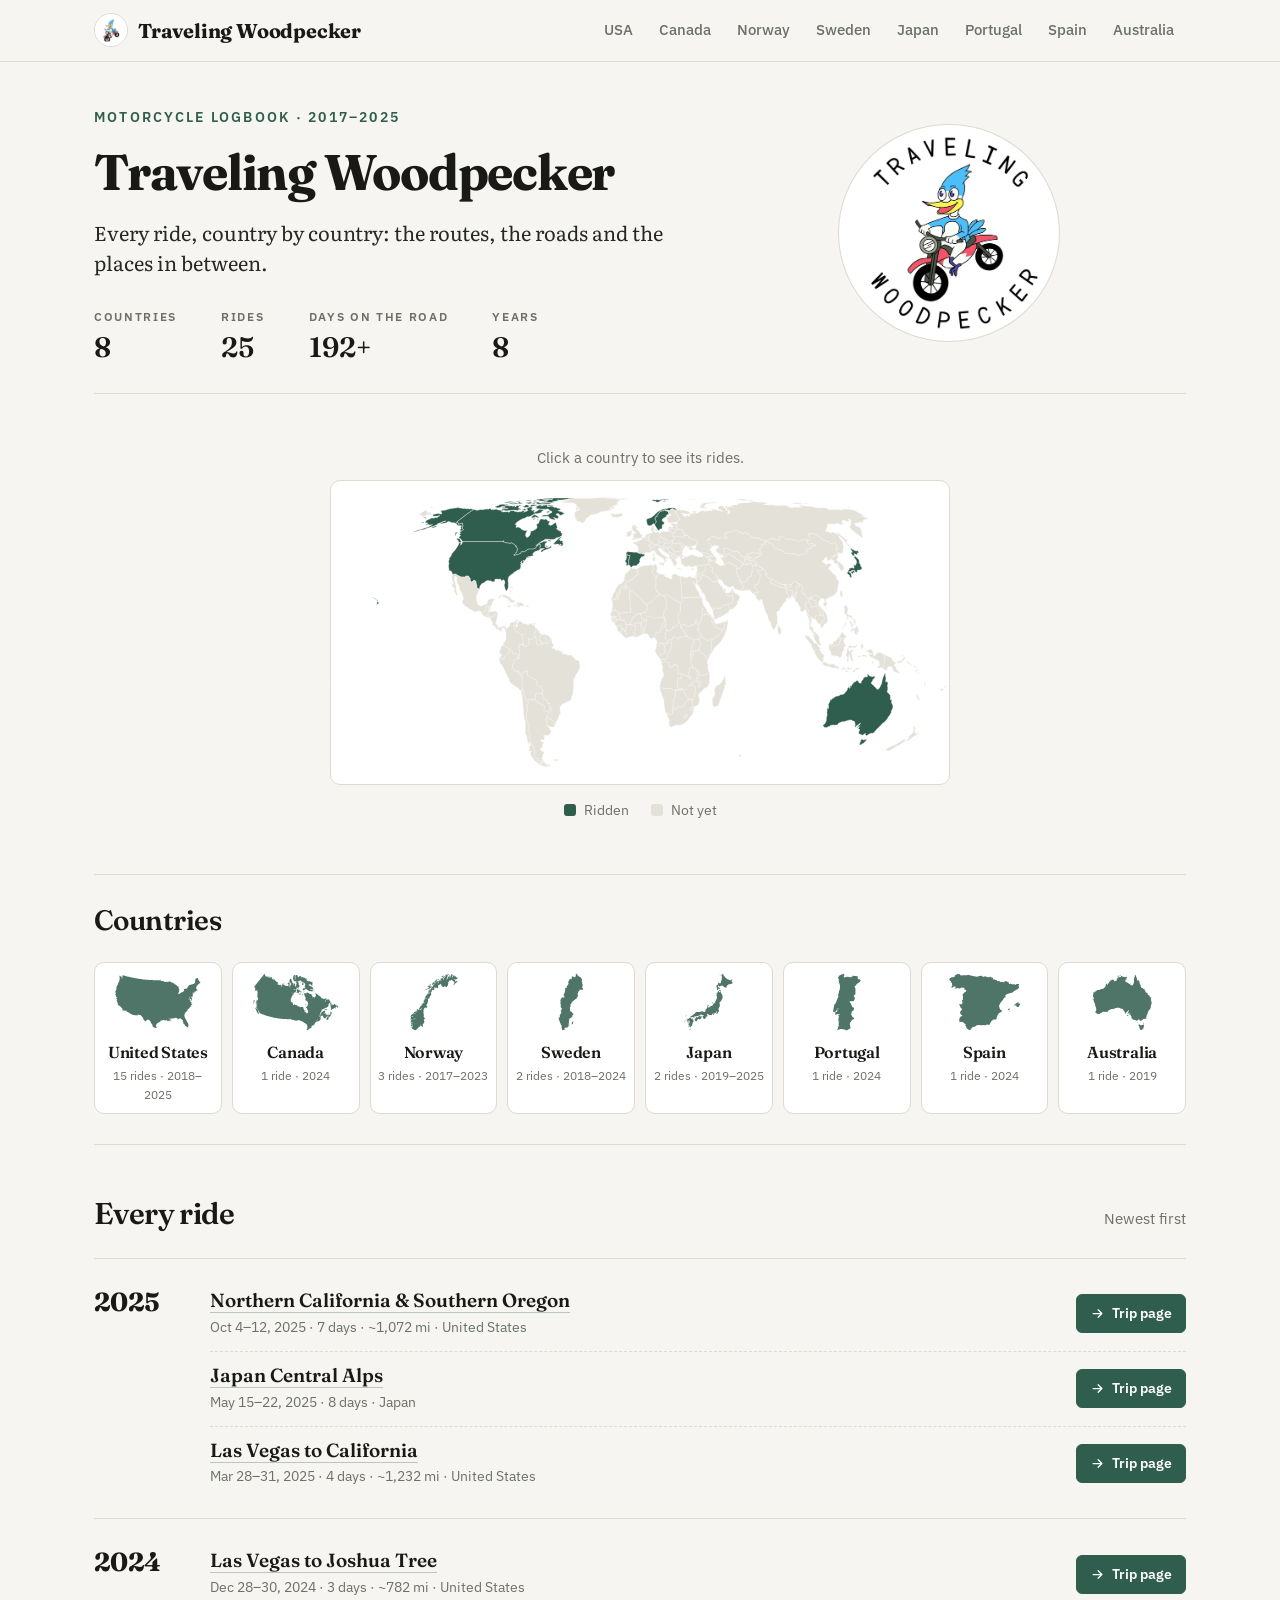
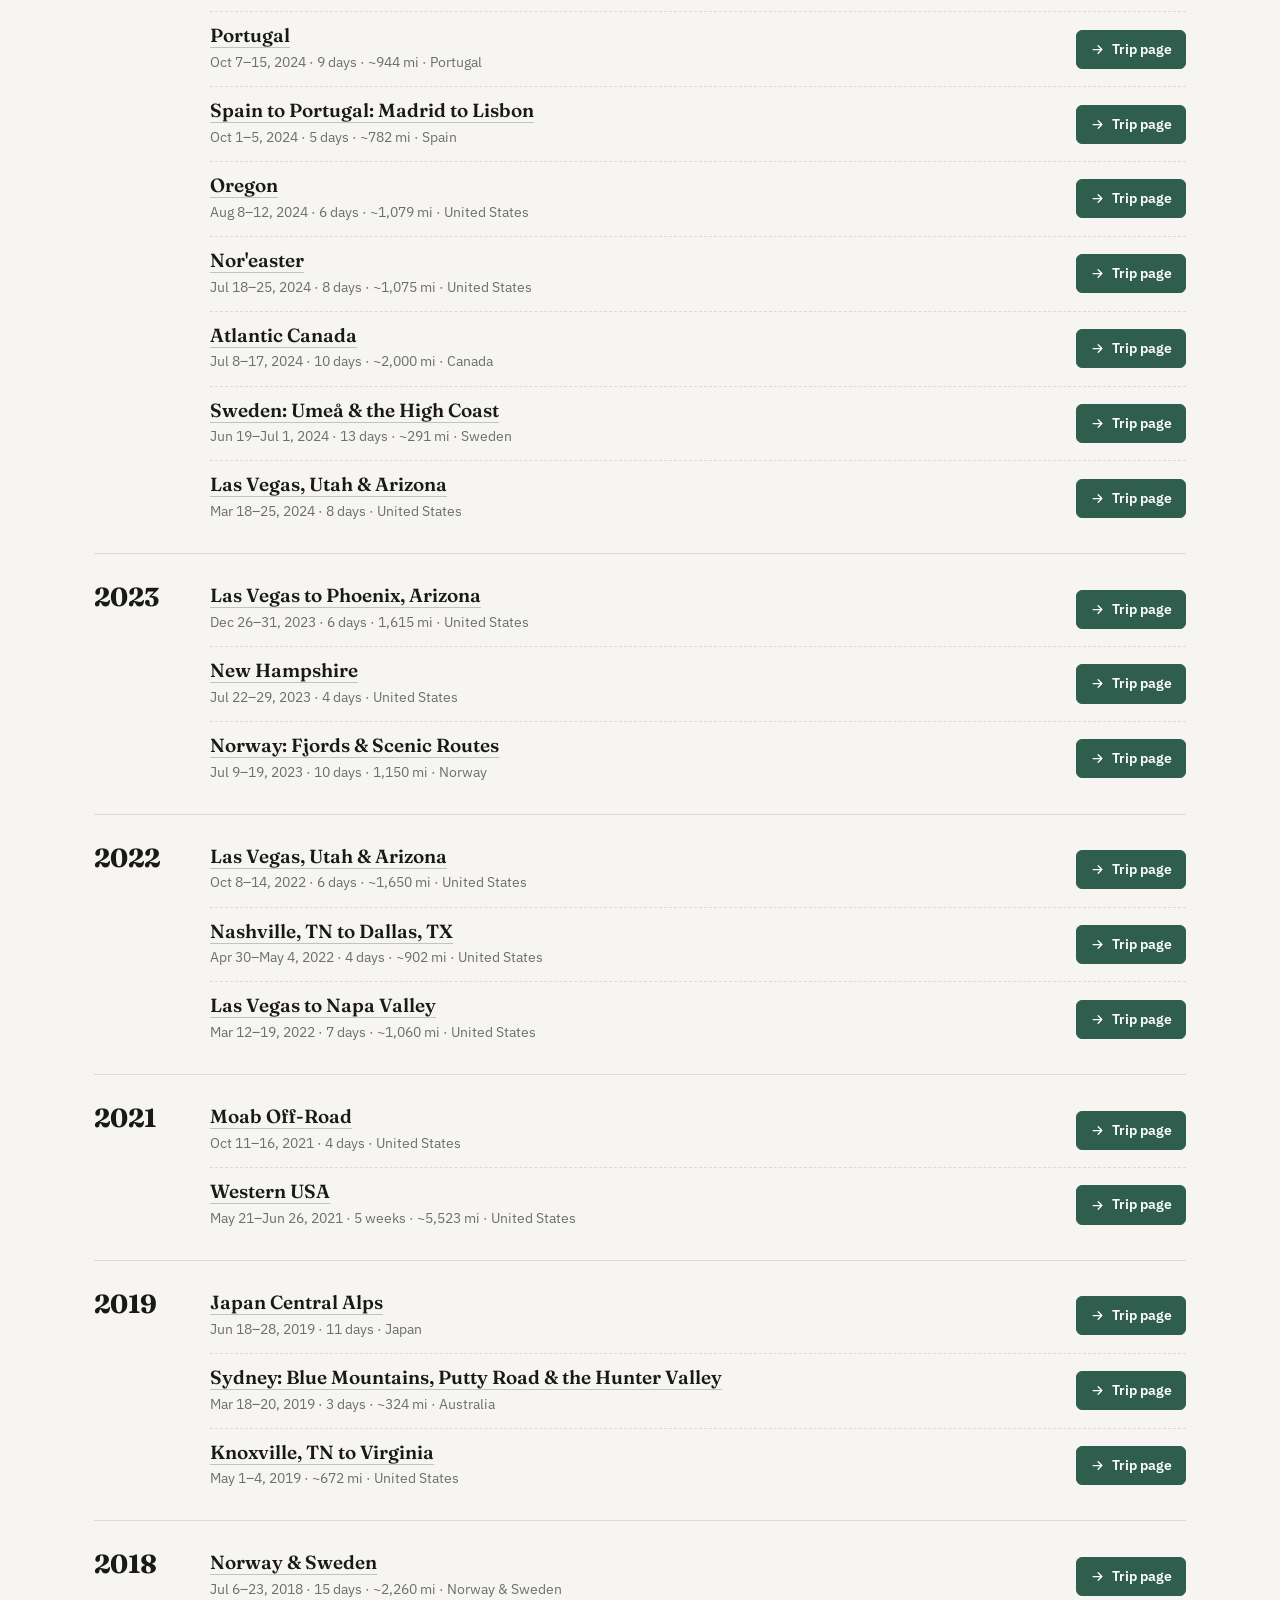
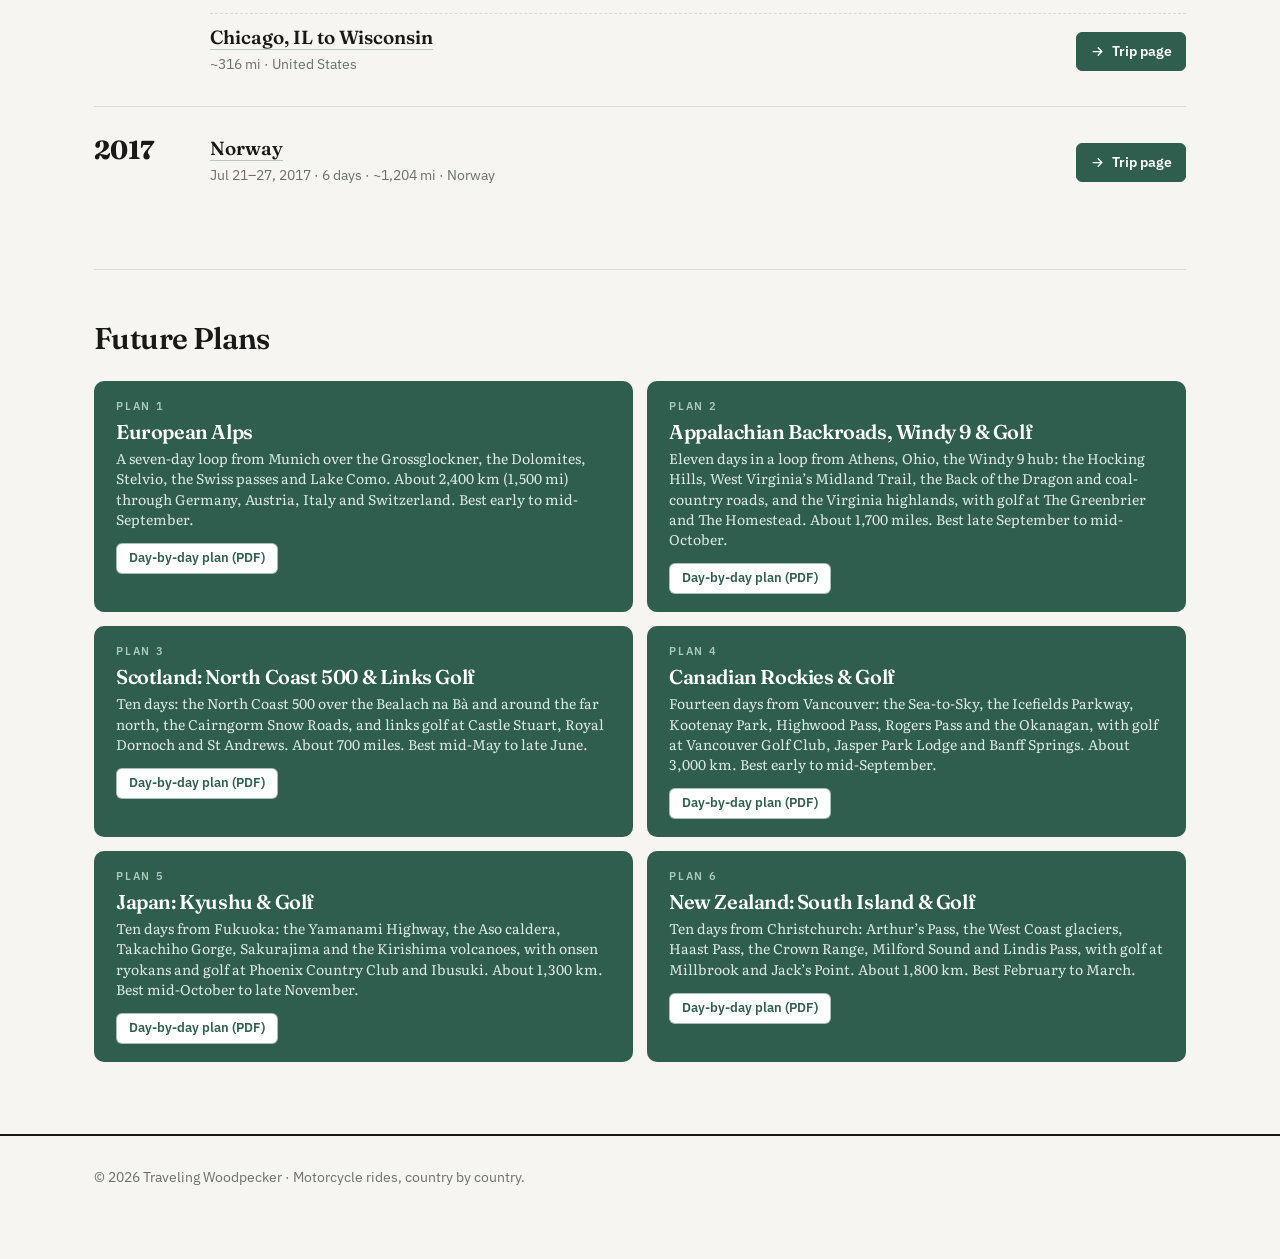
==== commit cf3acfc0: "d" ====
--- a/index.html
+++ b/index.html
@@ -33,7 +33,7 @@
 <div class="section-head"><h2 id="t-h">Every ride</h2><p class="section-note">Newest first</p></div>
 <div class="year-group"><div class="year">2025</div><ul class="rides"><li class="ride"><div class="ride-main"><p class="ride-title"><a href="/usa/2025-norcal-oregon/">Northern California &amp; Southern Oregon</a></p><p class="ride-meta">Oct 4–12, 2025 · 7 days · ~1,072 mi · United States</p></div><div class="links"><a class="lk primary" href="/usa/2025-norcal-oregon/"><svg viewBox="0 0 24 24"><path d="M5 12h14M13 6l6 6-6 6"/></svg>Trip page</a></div></li><li class="ride"><div class="ride-main"><p class="ride-title"><a href="/japan/2025-japan-central-alps/">Japan Central Alps</a></p><p class="ride-meta">May 15–22, 2025 · 8 days · Japan</p></div><div class="links"><a class="lk primary" href="/japan/2025-japan-central-alps/"><svg viewBox="0 0 24 24"><path d="M5 12h14M13 6l6 6-6 6"/></svg>Trip page</a></div></li><li class="ride"><div class="ride-main"><p class="ride-title"><a href="/usa/2025-las-vegas-california/">Las Vegas to California</a></p><p class="ride-meta">Mar 28–31, 2025 · 4 days · ~1,232 mi · United States</p></div><div class="links"><a class="lk primary" href="/usa/2025-las-vegas-california/"><svg viewBox="0 0 24 24"><path d="M5 12h14M13 6l6 6-6 6"/></svg>Trip page</a></div></li></ul></div><div class="year-group"><div class="year">2024</div><ul class="rides"><li class="ride"><div class="ride-main"><p class="ride-title"><a href="/usa/2024-joshua-tree/">Las Vegas to Joshua Tree</a></p><p class="ride-meta">Dec 28–30, 2024 · 3 days · ~782 mi · United States</p></div><div class="links"><a class="lk primary" href="/usa/2024-joshua-tree/"><svg viewBox="0 0 24 24"><path d="M5 12h14M13 6l6 6-6 6"/></svg>Trip page</a></div></li><li class="ride"><div class="ride-main"><p class="ride-title"><a href="/portugal/2024-portugal/">Portugal</a></p><p class="ride-meta">Oct 7–15, 2024 · 9 days · ~944 mi · Portugal</p></div><div class="links"><a class="lk primary" href="/portugal/2024-portugal/"><svg viewBox="0 0 24 24"><path d="M5 12h14M13 6l6 6-6 6"/></svg>Trip page</a></div></li><li class="ride"><div class="ride-main"><p class="ride-title"><a href="/spain/2024-spain-portugal/">Spain to Portugal: Madrid to Lisbon</a></p><p class="ride-meta">Oct 1–5, 2024 · 5 days · ~782 mi · Spain</p></div><div class="links"><a class="lk primary" href="/spain/2024-spain-portugal/"><svg viewBox="0 0 24 24"><path d="M5 12h14M13 6l6 6-6 6"/></svg>Trip page</a></div></li><li class="ride"><div class="ride-main"><p class="ride-title"><a href="/usa/2024-oregon/">Oregon</a></p><p class="ride-meta">Aug 8–12, 2024 · 6 days · ~1,079 mi · United States</p></div><div class="links"><a class="lk primary" href="/usa/2024-oregon/"><svg viewBox="0 0 24 24"><path d="M5 12h14M13 6l6 6-6 6"/></svg>Trip page</a></div></li><li class="ride"><div class="ride-main"><p class="ride-title"><a href="/usa/2024-noreaster/">Nor&#x27;easter</a></p><p class="ride-meta">Jul 18–25, 2024 · 8 days · ~1,075 mi · United States</p></div><div class="links"><a class="lk primary" href="/usa/2024-noreaster/"><svg viewBox="0 0 24 24"><path d="M5 12h14M13 6l6 6-6 6"/></svg>Trip page</a></div></li><li class="ride"><div class="ride-main"><p class="ride-title"><a href="/canada/2024-atlantic-canada/">Atlantic Canada</a></p><p class="ride-meta">Jul 8–17, 2024 · 10 days · ~2,000 mi · Canada</p></div><div class="links"><a class="lk primary" href="/canada/2024-atlantic-canada/"><svg viewBox="0 0 24 24"><path d="M5 12h14M13 6l6 6-6 6"/></svg>Trip page</a></div></li><li class="ride"><div class="ride-main"><p class="ride-title"><a href="/sweden/2024-sweden/">Sweden: Umeå &amp; the High Coast</a></p><p class="ride-meta">Jun 19–Jul 1, 2024 · 13 days · ~291 mi · Sweden</p></div><div class="links"><a class="lk primary" href="/sweden/2024-sweden/"><svg viewBox="0 0 24 24"><path d="M5 12h14M13 6l6 6-6 6"/></svg>Trip page</a></div></li><li class="ride"><div class="ride-main"><p class="ride-title"><a href="/usa/2024-las-vegas-utah-arizona/">Las Vegas, Utah &amp; Arizona</a></p><p class="ride-meta">Mar 18–25, 2024 · 8 days · United States</p></div><div class="links"><a class="lk primary" href="/usa/2024-las-vegas-utah-arizona/"><svg viewBox="0 0 24 24"><path d="M5 12h14M13 6l6 6-6 6"/></svg>Trip page</a></div></li></ul></div><div class="year-group"><div class="year">2023</div><ul class="rides"><li class="ride"><div class="ride-main"><p class="ride-title"><a href="/usa/2023-las-vegas-phoenix/">Las Vegas to Phoenix, Arizona</a></p><p class="ride-meta">Dec 26–31, 2023 · 6 days · 1,615 mi · United States</p></div><div class="links"><a class="lk primary" href="/usa/2023-las-vegas-phoenix/"><svg viewBox="0 0 24 24"><path d="M5 12h14M13 6l6 6-6 6"/></svg>Trip page</a></div></li><li class="ride"><div class="ride-main"><p class="ride-title"><a href="/usa/2023-new-hampshire/">New Hampshire</a></p><p class="ride-meta">Jul 22–29, 2023 · 4 days · United States</p></div><div class="links"><a class="lk primary" href="/usa/2023-new-hampshire/"><svg viewBox="0 0 24 24"><path d="M5 12h14M13 6l6 6-6 6"/></svg>Trip page</a></div></li><li class="ride"><div class="ride-main"><p class="ride-title"><a href="/norway/2023-norway/">Norway: Fjords &amp; Scenic Routes</a></p><p class="ride-meta">Jul 9–19, 2023 · 10 days · 1,150 mi · Norway</p></div><div class="links"><a class="lk primary" href="/norway/2023-norway/"><svg viewBox="0 0 24 24"><path d="M5 12h14M13 6l6 6-6 6"/></svg>Trip page</a></div></li></ul></div><div class="year-group"><div class="year">2022</div><ul class="rides"><li class="ride"><div class="ride-main"><p class="ride-title"><a href="/usa/2022-utah-arizona/">Las Vegas, Utah &amp; Arizona</a></p><p class="ride-meta">Oct 8–14, 2022 · 6 days · ~1,650 mi · United States</p></div><div class="links"><a class="lk primary" href="/usa/2022-utah-arizona/"><svg viewBox="0 0 24 24"><path d="M5 12h14M13 6l6 6-6 6"/></svg>Trip page</a></div></li><li class="ride"><div class="ride-main"><p class="ride-title"><a href="/usa/2022-nashville-dallas/">Nashville, TN to Dallas, TX</a></p><p class="ride-meta">Apr 30–May 4, 2022 · 4 days · ~902 mi · United States</p></div><div class="links"><a class="lk primary" href="/usa/2022-nashville-dallas/"><svg viewBox="0 0 24 24"><path d="M5 12h14M13 6l6 6-6 6"/></svg>Trip page</a></div></li><li class="ride"><div class="ride-main"><p class="ride-title"><a href="/usa/2022-las-vegas-napa/">Las Vegas to Napa Valley</a></p><p class="ride-meta">Mar 12–19, 2022 · 7 days · ~1,060 mi · United States</p></div><div class="links"><a class="lk primary" href="/usa/2022-las-vegas-napa/"><svg viewBox="0 0 24 24"><path d="M5 12h14M13 6l6 6-6 6"/></svg>Trip page</a></div></li></ul></div><div class="year-group"><div class="year">2021</div><ul class="rides"><li class="ride"><div class="ride-main"><p class="ride-title"><a href="/usa/2021-moab/">Moab Off-Road</a></p><p class="ride-meta">Oct 11–16, 2021 · 4 days · United States</p></div><div class="links"><a class="lk primary" href="/usa/2021-moab/"><svg viewBox="0 0 24 24"><path d="M5 12h14M13 6l6 6-6 6"/></svg>Trip page</a></div></li><li class="ride"><div class="ride-main"><p class="ride-title"><a href="/usa/2021-western-usa/">Western USA</a></p><p class="ride-meta">May 21–Jun 26, 2021 · 5 weeks · ~5,523 mi · United States</p></div><div class="links"><a class="lk primary" href="/usa/2021-western-usa/"><svg viewBox="0 0 24 24"><path d="M5 12h14M13 6l6 6-6 6"/></svg>Trip page</a></div></li></ul></div><div class="year-group"><div class="year">2019</div><ul class="rides"><li class="ride"><div class="ride-main"><p class="ride-title"><a href="/japan/2019-japan-central-alps/">Japan Central Alps</a></p><p class="ride-meta">Jun 18–28, 2019 · 11 days · Japan</p></div><div class="links"><a class="lk primary" href="/japan/2019-japan-central-alps/"><svg viewBox="0 0 24 24"><path d="M5 12h14M13 6l6 6-6 6"/></svg>Trip page</a></div></li><li class="ride"><div class="ride-main"><p class="ride-title"><a href="/australia/2019-sydney/">Sydney: Blue Mountains, Putty Road &amp; the Hunter Valley</a></p><p class="ride-meta">Mar 18–20, 2019 · 3 days · ~324 mi · Australia</p></div><div class="links"><a class="lk primary" href="/australia/2019-sydney/"><svg viewBox="0 0 24 24"><path d="M5 12h14M13 6l6 6-6 6"/></svg>Trip page</a></div></li><li class="ride"><div class="ride-main"><p class="ride-title"><a href="/usa/2019-knoxville-virginia/">Knoxville, TN to Virginia</a></p><p class="ride-meta">May 1–4, 2019 · ~672 mi · United States</p></div><div class="links"><a class="lk primary" href="/usa/2019-knoxville-virginia/"><svg viewBox="0 0 24 24"><path d="M5 12h14M13 6l6 6-6 6"/></svg>Trip page</a></div></li></ul></div><div class="year-group"><div class="year">2018</div><ul class="rides"><li class="ride"><div class="ride-main"><p class="ride-title"><a href="/norway/2018-norway-sweden/">Norway &amp; Sweden</a></p><p class="ride-meta">Jul 6–23, 2018 · 15 days · ~2,260 mi · Norway & Sweden</p></div><div class="links"><a class="lk primary" href="/norway/2018-norway-sweden/"><svg viewBox="0 0 24 24"><path d="M5 12h14M13 6l6 6-6 6"/></svg>Trip page</a></div></li><li class="ride"><div class="ride-main"><p class="ride-title"><a href="/usa/2018-chicago-wisconsin/">Chicago, IL to Wisconsin</a></p><p class="ride-meta">~316 mi · United States</p></div><div class="links"><a class="lk primary" href="/usa/2018-chicago-wisconsin/"><svg viewBox="0 0 24 24"><path d="M5 12h14M13 6l6 6-6 6"/></svg>Trip page</a></div></li></ul></div><div class="year-group"><div class="year">2017</div><ul class="rides"><li class="ride"><div class="ride-main"><p class="ride-title"><a href="/norway/2017-norway/">Norway</a></p><p class="ride-meta">Jul 21–27, 2017 · 6 days · ~1,204 mi · Norway</p></div><div class="links"><a class="lk primary" href="/norway/2017-norway/"><svg viewBox="0 0 24 24"><path d="M5 12h14M13 6l6 6-6 6"/></svg>Trip page</a></div></li></ul></div>
 </section>
-<section class="section" aria-labelledby="f-h"><div class="section-head"><h2 id="f-h">Future Plans</h2></div><div class="futures"><div class="future"><p class="kicker">Plan 1</p><h3>European Alps</h3><p>A seven-day loop from Munich over the Grossglockner, the Dolomites, Stelvio, the Swiss passes and Lake Como. About 2,400 km (1,500 mi) through Germany, Austria, Italy and Switzerland. Best early to mid-September.</p><p style="margin-top:14px"><a class="lk" style="background:#fff;color:var(--pine)" href="/plans/european-alps/European-Alps.pdf" target="_blank" rel="noopener">Day-by-day plan (PDF)</a></p></div><div class="future"><p class="kicker">Plan 2</p><h3>Appalachian Backroads &amp; Windy 9</h3><p>A 17-day loop from Massachusetts through Shenandoah and the Blue Ridge, Virginia’s Back of the Dragon, West Virginia and Ohio’s Windy 9, then home through Pennsylvania, the Catskills and Vermont. About 3,700 miles. Best mid-September to mid-October.</p><p style="margin-top:14px"><a class="lk" style="background:#fff;color:var(--pine)" href="/plans/appalachian-backroads/Appalachian-Backroads-Windy-9.pdf" target="_blank" rel="noopener">Day-by-day plan (PDF)</a></p></div><div class="future"><p class="kicker">Plan 3</p><h3>Scotland: North Coast 500 &amp; Links Golf</h3><p>Ten days: the North Coast 500 over the Bealach na Bà and around the far north, the Cairngorm Snow Roads, and links golf at Castle Stuart, Royal Dornoch and St Andrews. About 700 miles. Best mid-May to late June.</p><p style="margin-top:14px"><a class="lk" style="background:#fff;color:var(--pine)" href="/plans/scotland/Scotland-NC500-Golf.pdf" target="_blank" rel="noopener">Day-by-day plan (PDF)</a></p></div><div class="future"><p class="kicker">Plan 4</p><h3>Canadian Rockies &amp; Golf</h3><p>Fourteen days from Vancouver: the Sea-to-Sky, the Icefields Parkway, Kootenay Park, Highwood Pass, Rogers Pass and the Okanagan, with golf at Vancouver Golf Club, Jasper Park Lodge and Banff Springs. About 3,000 km. Best early to mid-September.</p><p style="margin-top:14px"><a class="lk" style="background:#fff;color:var(--pine)" href="/plans/canadian-rockies/Canadian-Rockies.pdf" target="_blank" rel="noopener">Day-by-day plan (PDF)</a></p></div><div class="future"><p class="kicker">Plan 5</p><h3>Japan: Kyushu &amp; Golf</h3><p>Ten days from Fukuoka: the Yamanami Highway, the Aso caldera, Takachiho Gorge, Sakurajima and the Kirishima volcanoes, with onsen ryokans and golf at Phoenix Country Club and Ibusuki. About 1,300 km. Best mid-October to late November.</p><p style="margin-top:14px"><a class="lk" style="background:#fff;color:var(--pine)" href="/plans/japan-kyushu/Japan-Kyushu.pdf" target="_blank" rel="noopener">Day-by-day plan (PDF)</a></p></div><div class="future"><p class="kicker">Plan 6</p><h3>New Zealand: South Island &amp; Golf</h3><p>Ten days from Christchurch: Arthur’s Pass, the West Coast glaciers, Haast Pass, the Crown Range, Milford Sound and Lindis Pass, with golf at Millbrook and Jack’s Point. About 1,800 km. Best February to March.</p><p style="margin-top:14px"><a class="lk" style="background:#fff;color:var(--pine)" href="/plans/new-zealand/New-Zealand-South-Island.pdf" target="_blank" rel="noopener">Day-by-day plan (PDF)</a></p></div></div></section>
+<section class="section" aria-labelledby="f-h"><div class="section-head"><h2 id="f-h">Future Plans</h2></div><div class="futures"><div class="future"><p class="kicker">Plan 1</p><h3>European Alps</h3><p>A seven-day loop from Munich over the Grossglockner, the Dolomites, Stelvio, the Swiss passes and Lake Como. About 2,400 km (1,500 mi) through Germany, Austria, Italy and Switzerland. Best early to mid-September.</p><p style="margin-top:14px"><a class="lk" style="background:#fff;color:var(--pine)" href="/plans/european-alps/European-Alps.pdf" target="_blank" rel="noopener">Day-by-day plan (PDF)</a></p></div><div class="future"><p class="kicker">Plan 2</p><h3>Appalachian Backroads, Windy 9 &amp; Golf</h3><p>Eleven days in a loop from Athens, Ohio, the Windy 9 hub: the Hocking Hills, West Virginia’s Midland Trail, the Back of the Dragon and coal-country roads, and the Virginia highlands, with golf at The Greenbrier and The Homestead. About 1,700 miles. Best late September to mid-October.</p><p style="margin-top:14px"><a class="lk" style="background:#fff;color:var(--pine)" href="/plans/appalachian-backroads/Appalachian-Windy9-Golf.pdf" target="_blank" rel="noopener">Day-by-day plan (PDF)</a></p></div><div class="future"><p class="kicker">Plan 3</p><h3>Scotland: North Coast 500 &amp; Links Golf</h3><p>Ten days: the North Coast 500 over the Bealach na Bà and around the far north, the Cairngorm Snow Roads, and links golf at Castle Stuart, Royal Dornoch and St Andrews. About 700 miles. Best mid-May to late June.</p><p style="margin-top:14px"><a class="lk" style="background:#fff;color:var(--pine)" href="/plans/scotland/Scotland-NC500-Golf.pdf" target="_blank" rel="noopener">Day-by-day plan (PDF)</a></p></div><div class="future"><p class="kicker">Plan 4</p><h3>Canadian Rockies &amp; Golf</h3><p>Fourteen days from Vancouver: the Sea-to-Sky, the Icefields Parkway, Kootenay Park, Highwood Pass, Rogers Pass and the Okanagan, with golf at Vancouver Golf Club, Jasper Park Lodge and Banff Springs. About 3,000 km. Best early to mid-September.</p><p style="margin-top:14px"><a class="lk" style="background:#fff;color:var(--pine)" href="/plans/canadian-rockies/Canadian-Rockies.pdf" target="_blank" rel="noopener">Day-by-day plan (PDF)</a></p></div><div class="future"><p class="kicker">Plan 5</p><h3>Japan: Kyushu &amp; Golf</h3><p>Ten days from Fukuoka: the Yamanami Highway, the Aso caldera, Takachiho Gorge, Sakurajima and the Kirishima volcanoes, with onsen ryokans and golf at Phoenix Country Club and Ibusuki. About 1,300 km. Best mid-October to late November.</p><p style="margin-top:14px"><a class="lk" style="background:#fff;color:var(--pine)" href="/plans/japan-kyushu/Japan-Kyushu.pdf" target="_blank" rel="noopener">Day-by-day plan (PDF)</a></p></div><div class="future"><p class="kicker">Plan 6</p><h3>New Zealand: South Island &amp; Golf</h3><p>Ten days from Christchurch: Arthur’s Pass, the West Coast glaciers, Haast Pass, the Crown Range, Milford Sound and Lindis Pass, with golf at Millbrook and Jack’s Point. About 1,800 km. Best February to March.</p><p style="margin-top:14px"><a class="lk" style="background:#fff;color:var(--pine)" href="/plans/new-zealand/New-Zealand-South-Island.pdf" target="_blank" rel="noopener">Day-by-day plan (PDF)</a></p></div></div></section>
 </main>
 <footer><div class="wrap">© 2026 Traveling Woodpecker · Motorcycle rides, country by country.</div></footer>
 </body>
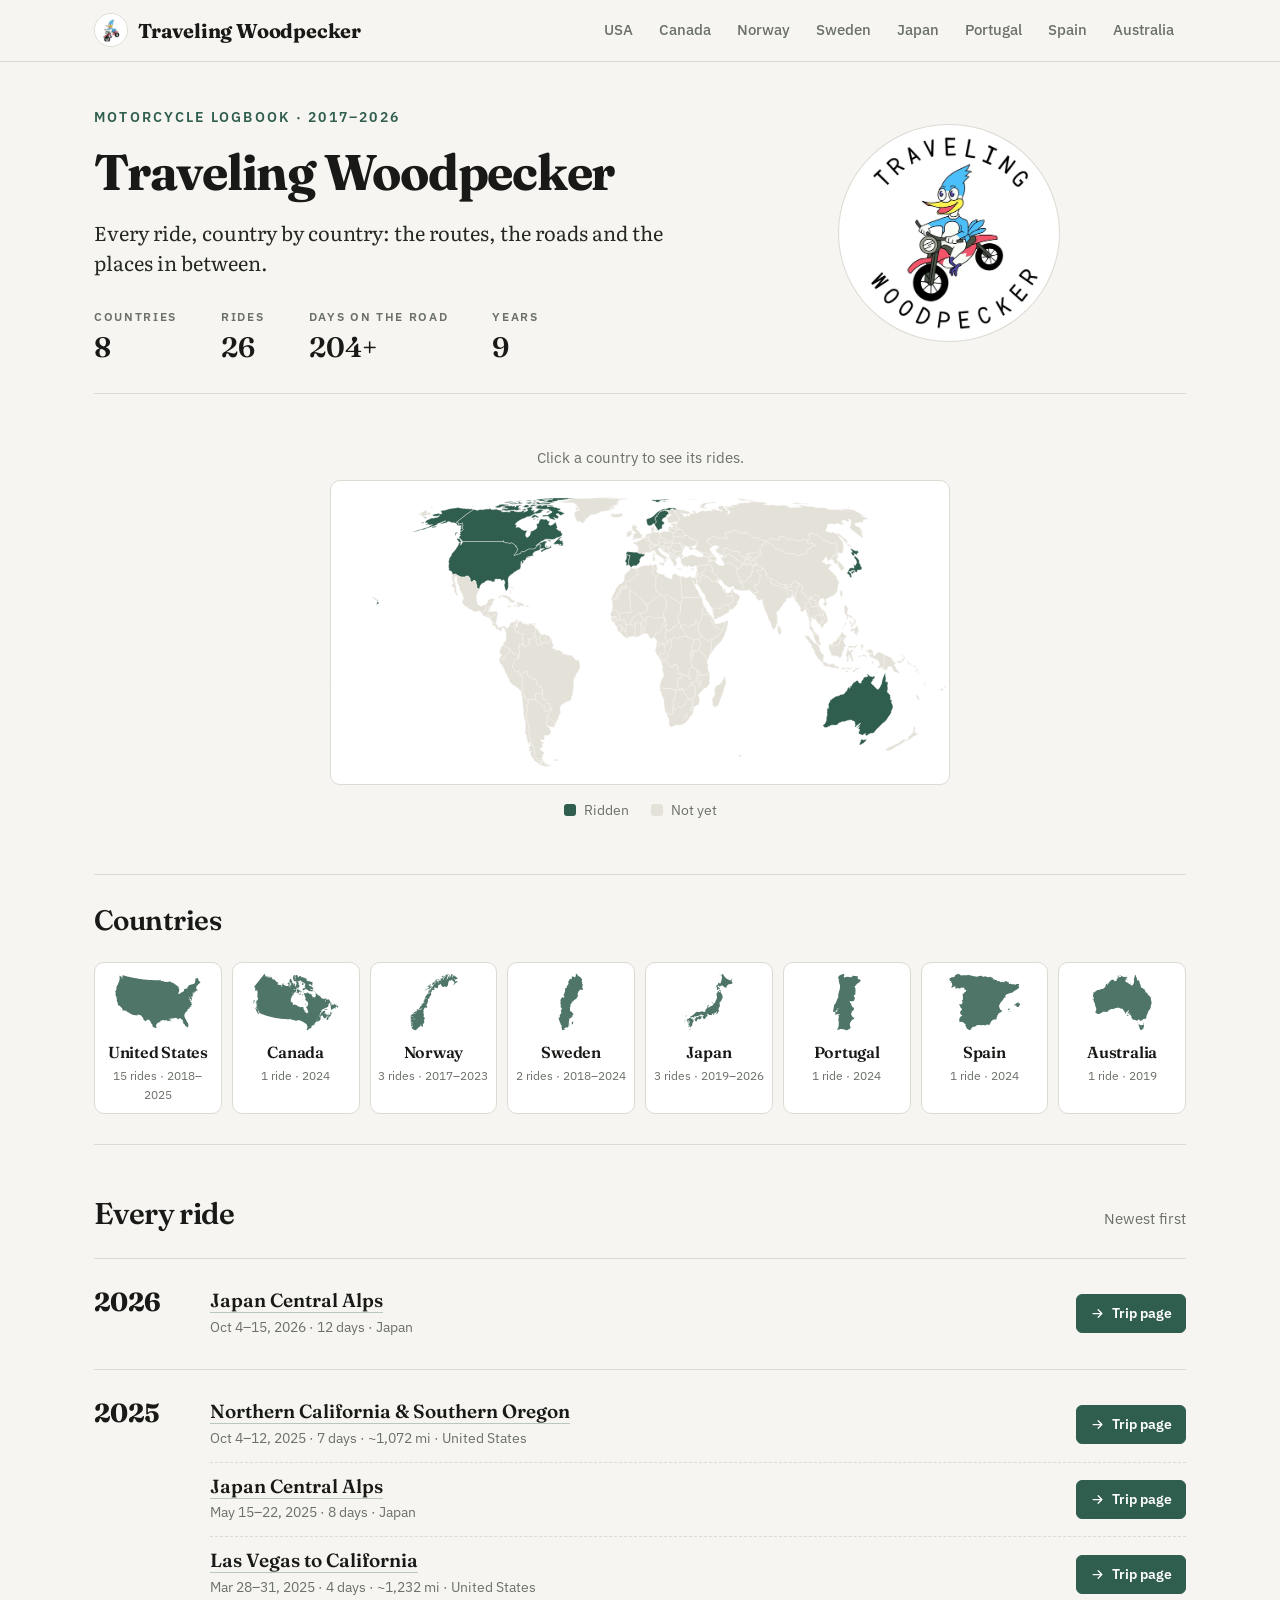
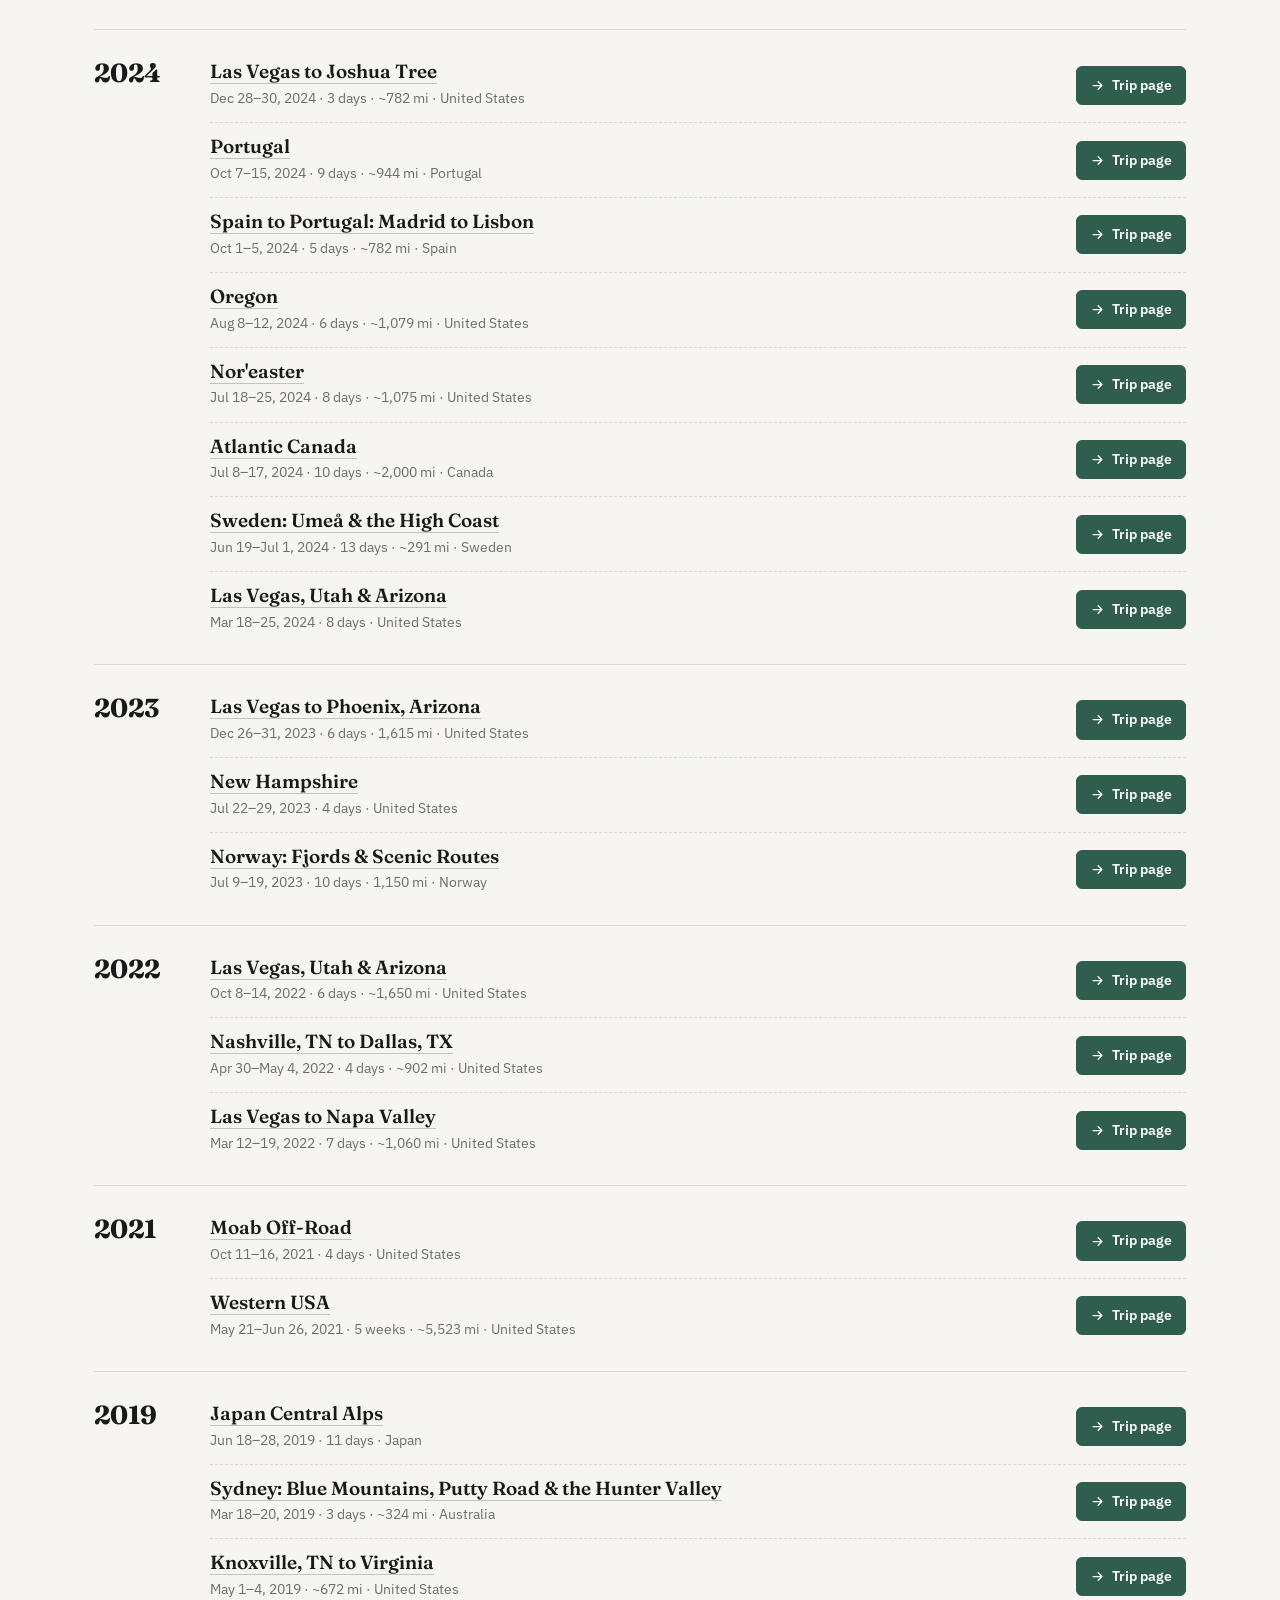
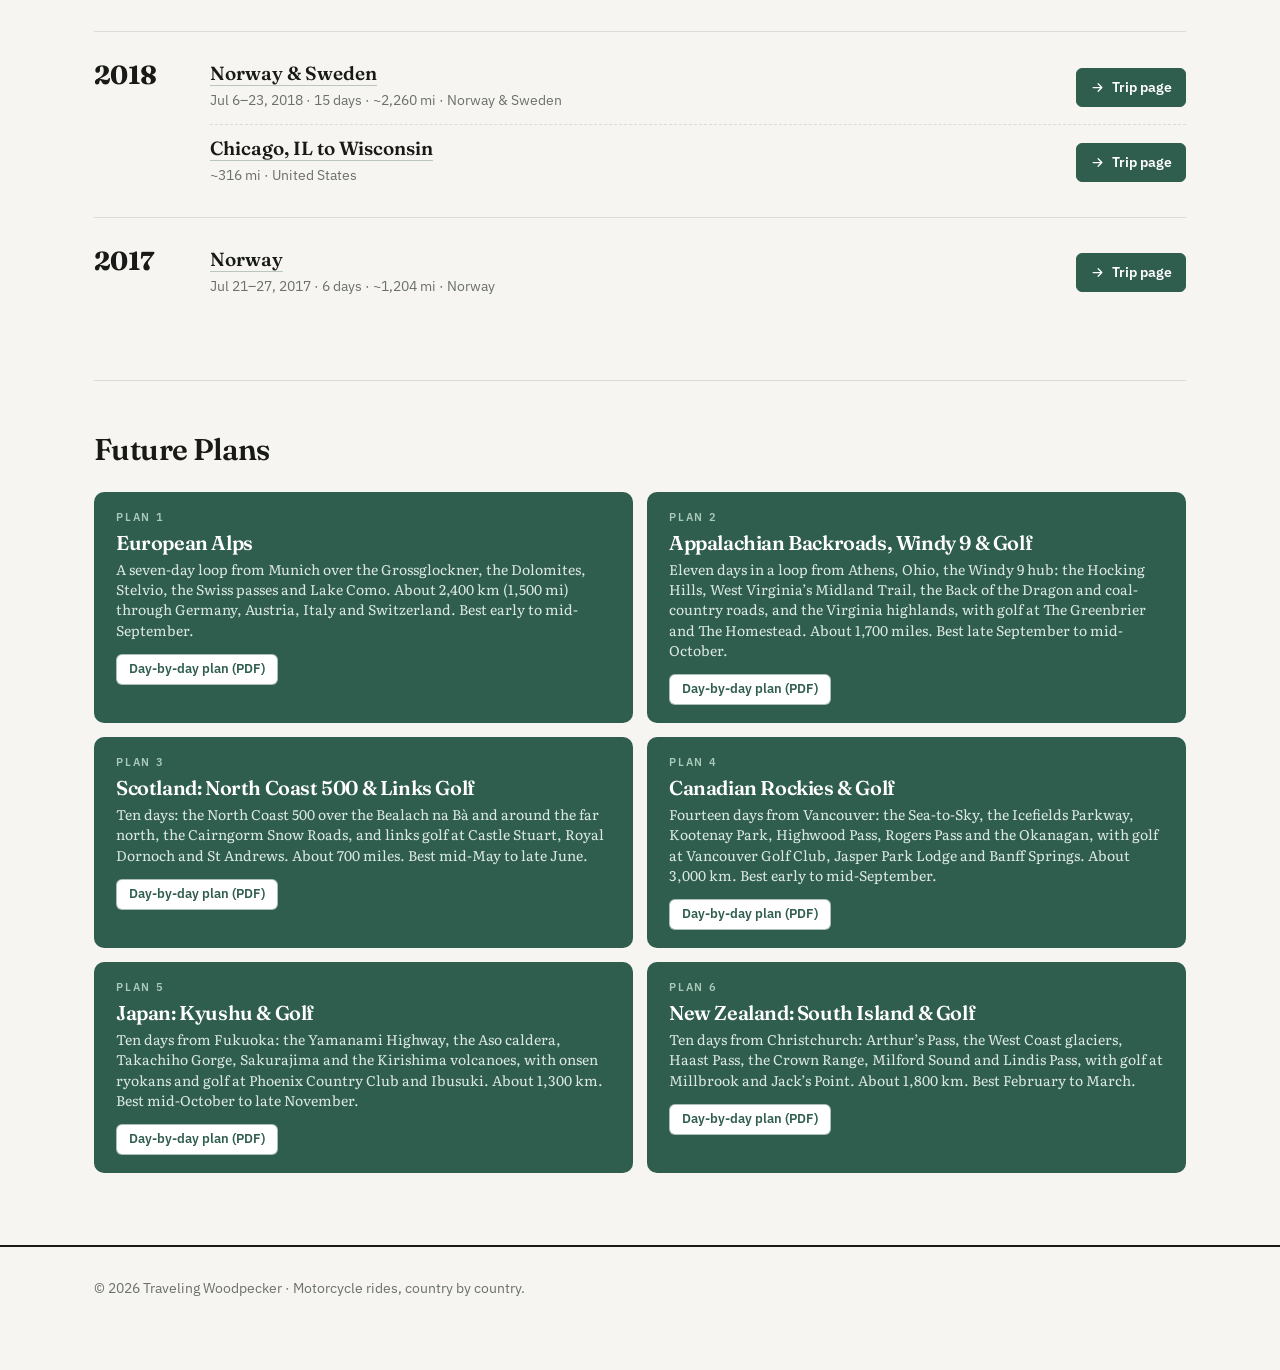
==== commit 4df048c6: "e" ====
--- a/index.html
+++ b/index.html
@@ -14,10 +14,10 @@
 <header class="topbar"><div class="topbar-in"><a class="brand" href="/"><img src="/assets/logo-mark.png" alt="" width="34" height="34"><span>Traveling Woodpecker</span></a><nav class="nav" aria-label="Countries"><a href="/usa/">USA</a><a href="/canada/">Canada</a><a href="/norway/">Norway</a><a href="/sweden/">Sweden</a><a href="/japan/">Japan</a><a href="/portugal/">Portugal</a><a href="/spain/">Spain</a><a href="/australia/">Australia</a></nav></div></header>
 <main class="wrap">
 <section class="hero hero-split home-hero">
-<div><p class="kicker">Motorcycle logbook · 2017–2025</p>
+<div><p class="kicker">Motorcycle logbook · 2017–2026</p>
 <h1>Traveling Woodpecker</h1>
 <p class="dek">Every ride, country by country: the routes, the roads and the places in between.</p>
-<dl class="stats"><div class="stat"><dt>Countries</dt><dd>8</dd></div><div class="stat"><dt>Rides</dt><dd>25</dd></div><div class="stat"><dt>Days on the road</dt><dd>192+</dd></div><div class="stat"><dt>Years</dt><dd>8</dd></div></dl></div>
+<dl class="stats"><div class="stat"><dt>Countries</dt><dd>8</dd></div><div class="stat"><dt>Rides</dt><dd>26</dd></div><div class="stat"><dt>Days on the road</dt><dd>204+</dd></div><div class="stat"><dt>Years</dt><dd>9</dd></div></dl></div>
 <img class="home-logo" src="/assets/logo-520.png" alt="Traveling Woodpecker logo: a woodpecker riding a dirt bike" width="520" height="511">
 </section>
 <section class="section" aria-label="World map" id="map-h">
@@ -27,11 +27,11 @@
 </section>
 <section class="section" aria-labelledby="c-h">
 <div class="section-head"><h2 id="c-h">Countries</h2></div>
-<div class="cards"><a class="ccard" href="/usa/"><svg class="" viewBox="0 0 600 400" preserveAspectRatio="xMidYMid meet" role="img" aria-label="Outline of United States"><path d="M518,83L519,83L521,82L525,81L529,80L533,79L537,78L541,77L545,76L550,75L550,72L550,71L552,71L552,71L553,70L553,69L554,69L554,70L555,70L555,70L555,69L555,69L555,68L555,68L556,68L556,67L556,67L556,66L555,66L556,64L557,63L557,62L557,61L558,60L558,60L558,59L558,59L557,58L557,56L557,55L557,53L558,52L558,50L558,48L558,46L559,43L560,42L561,39L561,38L562,37L562,36L563,36L564,36L564,37L564,38L565,38L566,38L566,38L567,38L568,37L570,36L570,35L571,35L571,35L572,35L573,35L575,36L577,37L577,39L578,41L579,43L579,45L580,47L581,49L581,51L582,52L582,52L582,53L582,53L582,53L582,54L582,54L582,54L582,55L582,55L583,56L583,56L583,56L584,56L584,56L585,56L585,56L586,56L586,56L587,56L587,57L587,57L586,57L586,58L587,58L587,58L587,59L588,59L587,60L587,60L588,61L588,61L589,62L589,62L590,61L590,61L590,61L590,61L591,61L591,61L591,61L592,62L592,63L592,64L593,65L594,65L594,65L594,65L593,68L591,68L590,69L589,69L589,70L589,71L588,71L587,71L587,71L587,73L586,73L586,74L586,74L586,74L585,74L585,73L584,73L584,73L583,73L583,73L583,74L582,74L582,74L581,74L581,75L581,76L581,77L581,77L581,77L580,77L579,77L578,77L578,76L579,75L579,75L578,76L578,75L578,75L578,74L578,74L577,75L577,76L577,77L577,80L577,81L576,82L576,83L575,83L574,84L574,85L573,85L573,84L573,84L573,86L572,86L572,85L572,84L571,85L571,86L571,86L571,86L570,86L571,86L571,87L571,88L571,88L570,87L570,88L569,88L569,88L569,87L568,88L567,89L567,90L567,91L568,91L567,93L565,96L565,99L565,99L564,100L564,102L564,104L565,104L565,105L566,105L566,105L567,105L567,105L567,105L567,106L567,106L566,107L565,107L565,108L565,109L564,111L565,111L567,111L568,112L569,114L569,114L569,115L571,115L571,117L572,117L574,117L575,116L577,115L576,114L575,113L575,113L574,112L574,113L573,112L573,112L573,112L574,112L574,112L576,113L577,115L578,116L578,117L577,117L576,117L573,119L573,120L571,121L571,121L571,120L570,119L570,119L568,122L567,122L566,123L566,123L565,121L565,119L565,119L564,121L564,120L563,120L563,119L563,119L563,121L563,122L563,124L563,125L560,127L559,127L557,128L555,129L554,129L553,129L549,131L549,130L548,132L546,133L543,136L542,137L541,138L541,139L540,139L540,140L539,141L540,139L540,138L540,136L539,134L539,134L538,134L539,135L539,137L540,138L539,141L539,141L538,142L538,142L538,142L537,143L537,144L538,145L540,145L540,145L541,145L541,146L541,148L541,149L541,150L542,152L542,154L541,154L541,151L541,152L541,152L541,155L540,157L540,158L539,158L539,159L539,160L539,161L539,161L538,161L538,162L538,162L538,163L538,164L537,167L535,168L535,168L535,167L535,165L534,165L533,165L532,165L531,164L530,164L527,162L527,161L527,160L527,159L527,157L528,157L530,156L530,155L531,154L530,155L528,156L528,157L527,158L527,159L526,160L526,161L527,161L527,162L528,163L529,165L530,167L531,169L533,170L534,171L534,172L534,173L534,174L534,173L535,174L536,175L536,176L536,176L536,177L535,176L535,176L535,176L535,176L535,178L535,178L534,179L534,180L534,181L532,188L533,189L532,190L531,190L531,191L530,192L530,193L530,196L529,195L529,194L529,192L529,189L530,187L530,186L531,184L530,184L528,184L528,183L529,182L528,182L527,182L527,181L527,181L527,180L527,179L527,178L527,179L526,179L526,180L526,179L526,179L526,180L525,180L524,180L523,179L523,178L522,178L522,176L523,176L524,176L525,175L525,175L524,175L523,174L522,174L521,174L521,174L521,175L521,173L522,173L522,172L522,171L521,171L520,172L520,171L520,170L521,170L522,170L522,169L522,168L521,169L521,168L521,166L522,165L523,165L524,164L523,164L522,164L523,163L523,163L524,162L523,163L522,162L522,162L521,162L521,163L521,163L521,164L521,165L520,165L520,164L520,164L520,165L520,166L519,165L519,165L519,166L519,166L518,166L519,167L519,168L517,167L517,168L518,169L519,169L519,170L519,170L518,170L518,170L518,171L519,172L518,172L519,173L519,174L519,175L520,178L520,178L521,179L521,180L521,180L520,179L519,179L518,178L518,177L518,177L518,178L518,179L521,181L522,182L523,183L523,183L522,183L521,182L520,182L518,182L516,180L516,181L516,182L515,181L515,181L515,180L514,180L513,181L512,181L512,180L512,179L513,177L513,176L513,175L513,174L513,175L513,176L512,177L511,178L511,179L511,181L512,182L512,182L514,181L514,181L516,183L519,183L520,184L522,185L523,185L524,186L524,187L524,187L524,188L524,189L523,190L522,189L518,187L518,186L516,185L515,184L514,184L517,186L518,187L519,188L521,189L522,190L523,190L525,191L524,191L525,192L526,192L526,194L524,193L524,194L524,195L524,195L523,195L520,193L520,193L520,193L522,195L523,196L525,196L526,197L526,197L526,198L526,199L525,199L525,199L524,198L523,197L522,196L521,197L518,196L515,196L515,196L516,197L518,196L519,197L521,197L522,197L523,199L524,200L525,201L526,200L527,199L528,199L530,199L530,200L531,201L532,203L535,208L538,213L538,213L538,213L535,210L534,208L532,204L532,203L531,203L531,203L531,203L531,204L531,205L532,206L532,206L533,208L534,210L533,209L533,209L531,209L530,208L530,209L531,210L530,210L529,210L530,211L529,211L528,211L528,212L527,213L526,213L525,213L524,212L524,210L524,212L525,213L525,214L526,214L527,214L529,213L530,213L530,213L532,213L532,214L533,215L533,217L533,216L534,216L533,213L534,212L535,212L536,213L536,214L536,215L536,216L535,219L533,221L533,221L531,222L530,221L529,221L529,222L529,221L528,220L528,220L527,220L527,221L526,222L524,222L522,221L523,222L528,223L529,223L529,223L529,224L528,225L528,226L528,226L527,228L526,228L523,226L525,228L526,229L527,229L531,227L532,228L531,229L531,230L529,231L528,231L528,232L528,232L526,232L525,233L524,233L523,234L522,235L521,235L521,234L520,233L521,235L521,236L521,236L520,237L519,239L518,239L518,240L517,242L517,244L517,245L517,245L516,243L516,242L516,245L516,246L511,247L509,248L507,250L506,251L504,255L504,258L503,257L503,256L503,256L503,257L504,259L503,260L502,261L501,262L500,262L500,263L499,265L498,266L496,266L497,267L497,268L496,268L495,269L494,269L493,269L493,270L492,271L491,271L490,271L489,271L490,271L491,272L491,273L491,274L490,274L490,274L489,274L489,273L489,273L489,274L488,274L487,272L487,274L488,274L488,275L489,275L489,275L488,277L488,277L487,277L487,278L487,278L487,280L485,281L485,281L485,281L485,281L485,282L485,282L485,283L484,283L484,284L484,284L484,284L485,285L484,285L484,286L484,286L484,286L485,286L484,287L484,287L484,288L483,289L483,289L483,289L484,290L483,291L483,291L482,291L482,292L482,293L482,294L482,295L482,296L482,297L482,298L483,299L485,304L486,306L488,311L490,315L494,320L499,327L499,328L499,328L499,329L499,331L499,332L500,333L502,336L501,335L499,332L499,330L498,327L498,327L498,328L498,329L498,330L497,328L497,328L497,327L497,326L496,326L496,325L496,325L495,324L495,324L495,326L496,327L497,329L498,331L499,332L506,345L508,346L508,347L509,350L510,353L510,360L511,364L510,364L510,363L510,363L510,365L509,367L509,370L509,371L507,373L506,373L504,374L503,374L501,375L500,375L499,374L499,374L499,373L499,373L501,374L501,373L501,373L500,373L499,372L497,369L495,368L495,366L492,366L490,365L488,363L487,359L486,359L486,358L486,357L487,355L486,356L486,356L486,357L485,358L485,358L484,355L484,353L484,352L483,352L482,352L482,353L482,354L481,354L481,354L480,353L479,351L476,347L475,346L474,346L475,345L475,345L476,343L477,341L478,340L477,340L477,339L476,340L476,340L475,339L474,339L474,339L474,340L475,340L475,341L475,342L474,342L474,342L473,343L473,342L473,342L472,341L472,335L473,332L472,328L473,327L472,326L470,324L463,319L457,313L453,311L450,312L449,313L449,313L449,314L449,314L448,314L447,315L444,317L443,317L442,317L441,318L440,318L438,319L437,319L437,318L437,317L437,318L438,318L438,318L438,317L437,316L435,315L433,313L434,313L434,313L433,312L433,311L434,311L433,311L432,311L432,312L432,313L431,313L431,312L427,311L423,310L426,310L427,310L427,309L426,309L425,309L424,309L423,309L422,309L421,310L420,310L417,311L414,312L414,311L415,311L416,310L417,309L416,308L416,309L415,309L415,309L414,309L414,310L413,311L413,312L411,313L410,313L411,312L411,311L410,312L409,313L404,314L405,314L406,314L407,313L407,312L406,312L405,312L405,311L405,310L405,309L404,308L403,308L403,310L403,312L403,313L401,313L400,313L396,313L394,313L394,313L393,313L391,313L389,314L389,314L388,314L387,316L385,317L380,316L379,314L378,314L377,314L376,316L375,318L377,319L378,319L380,319L381,318L382,318L383,317L383,317L384,317L384,317L384,318L383,319L382,319L383,320L385,321L385,320L385,319L386,318L387,318L387,319L387,319L388,320L388,321L388,321L387,322L386,322L385,323L386,323L385,324L385,324L384,324L384,324L384,325L385,326L386,326L387,327L390,328L391,328L392,329L392,330L393,330L393,331L392,331L392,332L391,333L391,332L390,332L389,333L389,333L389,332L388,332L388,330L387,330L386,329L385,329L385,329L384,329L383,329L383,328L383,328L382,327L379,326L379,327L379,327L379,327L380,328L380,329L380,329L380,330L380,331L379,332L378,332L378,332L377,330L376,330L374,330L373,330L372,332L372,332L368,332L365,330L365,330L365,330L366,330L366,329L365,328L365,327L365,326L365,327L364,327L362,327L361,326L360,324L358,324L357,323L355,324L355,324L354,325L354,326L355,326L355,327L353,327L347,327L346,326L344,325L341,324L340,324L339,324L335,325L334,325L333,325L333,325L332,324L333,324L333,324L334,323L334,322L333,322L333,322L332,324L332,325L332,326L330,326L324,329L322,330L322,330L325,328L324,328L322,328L321,328L322,327L322,325L321,325L320,326L320,326L319,326L318,326L319,328L320,329L320,331L319,332L317,334L317,335L315,336L314,337L311,340L310,340L308,341L306,342L304,343L303,343L305,342L306,341L305,341L303,341L302,341L302,341L301,342L300,341L299,340L299,340L299,340L298,340L300,343L300,343L301,344L300,344L299,345L298,345L297,344L296,346L296,347L296,347L295,348L295,348L295,347L294,347L294,348L293,348L292,348L292,349L292,349L293,349L293,350L292,352L290,352L289,352L289,352L288,352L290,355L289,358L288,360L288,360L287,360L285,359L284,358L285,360L287,361L288,362L288,363L287,363L286,365L287,365L287,368L288,369L288,371L288,373L291,377L292,377L292,378L292,379L290,379L289,380L289,380L289,380L289,380L288,380L286,379L283,378L279,377L277,377L276,375L274,375L273,375L272,374L271,373L269,373L268,372L266,371L266,370L266,370L265,367L264,365L262,363L262,363L262,362L263,361L262,360L262,359L262,359L262,358L262,357L262,356L261,354L259,353L257,351L256,348L255,347L253,346L252,344L252,343L252,342L252,342L251,340L250,337L249,335L248,334L247,332L245,330L244,329L244,328L241,325L240,324L239,323L238,323L238,323L238,322L238,322L237,323L235,323L232,322L230,322L229,321L228,321L228,322L226,322L225,322L223,324L222,327L221,328L221,329L221,330L220,330L219,331L218,332L217,333L216,333L214,331L211,329L209,328L207,327L206,326L205,325L204,324L203,323L201,322L200,319L200,317L200,315L198,310L198,308L197,307L196,306L193,305L191,302L188,298L185,295L184,295L183,293L182,291L181,290L181,290L181,290L178,289L175,289L173,289L170,288L168,288L165,288L162,287L160,287L159,289L159,290L159,292L159,293L155,293L150,292L146,292L142,291L138,290L133,290L129,289L125,288L120,285L114,282L109,279L104,276L99,273L93,270L88,267L83,264L84,263L85,261L84,261L80,261L77,260L73,260L70,259L67,259L63,259L60,258L56,258L56,258L57,256L56,255L55,256L56,254L56,253L56,252L56,249L55,246L52,242L50,240L49,239L48,238L47,238L47,238L46,237L46,236L45,233L44,233L42,232L38,230L38,229L38,228L36,226L34,225L33,225L31,224L29,223L28,222L26,222L25,221L24,220L23,219L24,218L24,217L24,216L24,214L25,213L25,212L25,211L23,210L23,209L24,208L23,207L22,206L22,204L20,202L20,200L19,199L19,198L18,194L16,191L16,190L17,188L18,187L19,186L19,185L19,184L18,183L16,181L14,178L14,175L14,173L15,171L15,170L16,169L16,170L16,170L16,172L16,173L17,173L18,174L18,175L18,175L18,174L18,174L18,173L18,171L17,170L17,168L17,168L17,167L18,167L19,167L21,167L24,168L25,168L26,168L27,169L26,168L25,168L24,168L23,167L22,167L22,166L21,166L20,167L19,166L18,165L18,165L17,165L16,167L16,169L15,169L15,168L14,167L13,166L12,165L12,164L11,165L11,165L11,164L12,162L12,164L12,162L12,161L11,161L11,158L10,157L9,154L7,150L8,147L8,143L9,142L9,140L9,138L9,136L8,133L6,130L6,128L7,126L7,125L8,124L9,123L9,123L9,124L9,124L9,123L10,123L9,123L9,123L10,122L11,120L12,118L13,115L14,114L14,112L14,110L13,109L14,108L14,106L14,104L14,101L14,100L15,98L15,96L15,94L16,92L16,92L19,87L19,87L20,87L21,87L20,86L20,87L21,85L22,84L22,83L24,78L25,75L26,73L26,72L27,70L28,69L31,60L31,59L32,58L33,54L34,50L34,50L34,49L34,49L35,50L37,51L39,50L39,51L39,52L40,52L41,52L41,52L41,52L40,51L39,50L38,49L37,49L35,49L35,48L34,48L34,47L35,45L35,44L35,45L35,46L36,45L37,43L37,43L36,42L36,40L39,40L37,39L37,38L36,38L36,38L36,39L36,38L36,37L36,35L36,32L37,29L36,27L35,25L35,24L36,21L36,19L37,18L37,18L39,20L41,21L41,22L42,23L48,25L49,25L50,25L50,25L51,27L51,27L52,27L52,27L53,27L53,27L53,27L53,28L53,30L53,30L52,32L51,32L52,31L51,31L48,34L47,35L47,36L47,36L47,36L48,36L49,36L49,36L48,36L48,36L48,35L48,35L49,34L50,33L51,33L52,32L52,32L54,31L54,31L54,30L54,30L55,30L54,32L54,32L53,33L53,33L53,34L53,34L52,34L52,34L53,35L53,36L52,37L52,39L51,39L51,38L51,38L50,38L50,39L50,39L50,37L50,37L49,38L48,38L47,39L47,39L48,40L49,40L50,41L50,41L51,40L51,40L52,39L52,39L53,39L53,39L54,38L54,38L55,36L55,35L55,34L55,34L55,34L55,33L55,33L55,32L56,32L56,31L57,30L58,30L58,29L57,28L57,28L57,27L57,27L57,27L57,28L57,28L56,27L56,27L56,26L56,26L57,26L57,26L57,25L57,24L56,23L56,23L56,23L55,23L55,22L56,22L56,22L57,22L57,22L57,22L57,22L58,20L58,19L58,18L58,18L57,18L57,18L57,18L57,17L56,15L57,15L61,16L65,17L69,18L73,20L77,21L81,22L85,23L89,24L92,25L96,25L100,26L104,27L108,28L112,29L116,30L120,31L124,32L128,32L132,33L136,34L140,35L144,36L148,36L152,37L156,38L160,38L164,39L168,40L171,40L175,41L179,41L183,42L187,42L191,43L195,44L199,44L203,44L207,45L211,45L215,46L219,46L223,47L227,47L232,47L236,48L240,48L244,48L248,48L252,49L256,49L260,49L264,49L268,50L272,50L276,50L280,50L284,50L288,50L292,50L296,50L300,50L304,50L308,50L312,50L314,50L314,47L314,45L316,45L317,46L317,46L317,47L317,49L318,50L319,52L319,52L319,53L319,53L319,54L321,54L325,55L327,56L327,56L328,57L330,56L330,56L331,55L332,55L333,55L334,55L335,55L336,56L337,56L339,57L340,58L340,59L341,60L341,60L342,59L343,59L344,59L346,61L348,62L349,63L351,62L352,62L354,60L355,60L356,60L356,61L357,61L358,61L361,61L363,61L363,61L364,62L365,63L366,62L368,62L369,62L371,62L372,61L373,61L374,60L377,58L379,57L381,58L383,59L384,59L385,60L388,61L391,63L394,64L396,65L398,66L399,66L401,67L403,68L405,69L407,70L409,71L411,72L413,73L415,74L415,75L416,77L417,78L418,79L419,79L420,79L420,78L421,78L422,78L422,78L423,78L423,78L423,79L423,79L423,80L423,81L423,82L424,83L425,84L425,84L427,83L428,83L428,83L429,84L430,84L430,85L429,87L431,88L433,89L436,91L438,91L440,92L441,94L441,96L442,98L443,101L444,103L444,106L445,108L446,111L447,113L448,117L448,118L447,122L446,124L446,125L446,129L446,131L445,132L444,133L443,135L442,136L441,136L441,137L441,139L441,141L442,143L444,144L446,145L449,144L451,142L453,140L455,139L458,137L460,135L462,134L466,133L470,131L472,129L475,128L478,125L480,124L481,123L482,122L482,121L482,121L482,120L482,120L481,120L481,120L481,119L481,119L480,118L480,116L480,115L478,113L480,112L481,111L482,110L485,110L488,109L491,109L494,108L497,108L499,107L502,107L502,104L503,102L504,100L506,97L506,97L506,96L507,95L509,94L509,93L509,92L512,88L514,85L516,84L517,83L518,83ZM554,134L553,135L554,135L555,134L555,133L556,132L557,132L557,132L558,132L559,131L560,131L556,134L555,135L554,136L553,137L552,137L548,140L548,140L547,140L544,142L542,142L541,143L542,142L542,142L541,141L541,142L541,143L540,143L539,142L539,142L540,141L540,140L542,139L542,138L543,138L543,138L543,137L543,137L544,137L544,137L545,136L545,136L546,136L547,136L548,135L549,135L551,135L553,134L553,133L555,131L556,131L555,133ZM584,75L584,76L583,76L584,77L584,77L583,77L582,77L582,76L583,75L583,74L584,74L584,75ZM538,144L538,144L538,143L539,142L539,142L539,143L539,143L539,144ZM573,123L570,124L570,124L571,123L571,122L572,122L573,122ZM565,123L565,124L564,124L564,123L564,122L564,121L564,121L565,121ZM579,123L578,123L576,123L578,122L578,122L578,121L578,121L579,122ZM537,213L537,213L536,212L537,212L537,213ZM540,222L539,222L539,222L540,221L540,218L540,217L539,214L539,214L539,215L540,217L540,218L540,221ZM538,223L536,224L536,224L537,223ZM531,232L531,232L531,230L533,228L534,227L532,230ZM485,359L485,359L484,359L483,359L483,358L484,359L484,359ZM484,358L484,358L483,357L483,356L483,356ZM509,374L507,377L507,376L508,375L508,374L509,373L509,373L509,372L510,371L510,371ZM358,328L358,328L356,327L356,326L357,326L357,326L358,326L359,327L359,327L359,327ZM293,351L293,352L294,350L294,350L295,348L296,348L296,349L295,350ZM297,348L296,348L297,347L298,347L300,345L301,345L301,345L301,345L301,345L299,346ZM289,360L289,361L289,360L290,357L292,353L293,353L290,357ZM318,334L318,334L320,332L321,331L322,331L320,332ZM291,376L291,377L290,374L288,367L288,363L289,361L289,367L291,374ZM25,228L24,228L23,228L24,227L24,227L25,227ZM32,242L31,242L31,241L31,241L31,241L32,241L32,242ZM43,250L43,250L42,250L41,248L41,247L41,247L42,248L43,250ZM28,230L27,230L26,230L26,228L28,229L28,230L28,230ZM30,229L32,230L33,230L34,230L33,230L30,230L30,230L30,229L30,229ZM45,243L45,244L45,243L44,243L44,243L44,242L43,242L43,241L43,241L43,241L43,241L45,242ZM55,19L55,20L55,20L55,20L54,19L54,19L54,20L54,20L53,19L53,19L54,19L54,18L54,18ZM53,21L53,21L52,21L51,21L51,20L51,19L52,19L52,19L53,20ZM55,27L55,29L56,28L56,30L56,30L56,30L56,30L56,30L55,30L55,29L55,29L55,28L54,28L55,27L55,27L54,27L54,26L54,25L54,25L54,25L55,24L56,24L56,24L56,24L56,25L56,25L54,25L54,25L55,26L55,26ZM564,124L564,124L563,123L563,122L564,122L564,123ZM541,156L541,158L541,158L541,155ZM534,184L534,184L535,181L535,178L536,178L536,179L535,181ZM531,232L530,232L530,232L529,232L529,232L530,232ZM498,383L497,383L497,383L497,383L496,382L496,381L498,382L498,382ZM504,379L504,380L504,379L504,379L504,379L504,379ZM506,378L506,378L506,377L506,377ZM501,381L501,382L500,381L501,381L503,380L502,381ZM483,294L483,298L483,297L482,295L483,295ZM495,384L494,384L495,383L495,383L495,383L495,384ZM506,344L507,345L505,343L503,339L502,336L503,337L503,338ZM492,385L492,385L492,385L492,385L493,384L493,385ZM394,323L393,323L393,323L394,322L394,322ZM398,315L397,315L396,315L396,315L396,315L397,315ZM403,314L402,314L401,315L400,315L401,314L403,314ZM390,318L390,318L389,318L388,318L388,318L389,318L389,317L390,316L390,317ZM395,321L394,322L395,319L394,318L395,318L395,319ZM443,319L442,320L441,319L441,319L442,319L443,318L444,318L445,317ZM49,39L49,39L49,39L48,39L49,38L49,38L49,39ZM54,38L54,38L53,38L53,38L53,38L53,37L53,38L53,37L53,36L54,36L54,37ZM54,35L54,35L53,34L53,34L53,33L53,33L54,33L54,33L54,33ZM54,22L54,23L53,22L53,22L53,21L54,21L54,21L54,21L54,21L54,22ZM581,79L581,79L580,79L580,78L580,78L580,78L580,78Z"/></svg><h3>United States</h3><p>15 rides · 2018–2025</p></a><a class="ccard" href="/canada/"><svg class="" viewBox="0 0 600 400" preserveAspectRatio="xMidYMid meet" role="img" aria-label="Outline of Canada"><path d="M13,188L13,189L15,190L15,190L15,190L15,191L15,192L14,193L14,193L14,193L11,193L11,193L11,193L11,194L11,194L13,195L13,194L14,193L15,193L15,193L15,191L16,191L17,192L18,192L19,191L19,192L18,193L18,193L16,194L15,195L14,196L13,199L12,199L12,200L9,199L8,198L7,197L7,196L8,196L8,196L9,197L9,197L9,197L10,197L9,195L8,194L8,193L8,193L8,192L8,190L9,190L9,189L10,188L11,187L11,186L11,187L12,187ZM13,201L13,203L12,204L12,205L11,204L10,204L10,204L9,204L10,204L10,205L10,206L11,206L12,207L10,208L10,208L10,210L10,211L10,211L11,211L11,211L11,211L10,212L10,212L10,213L11,213L11,214L10,214L9,212L9,211L9,210L9,210L8,208L8,205L8,204L8,203L8,202L8,202L8,202L9,202L9,202L8,200L7,200L7,199L8,199L9,200L10,200L11,200L11,200L12,200L12,200ZM28,245L30,248L33,250L36,252L37,253L38,253L38,254L38,255L38,257L38,258L38,260L39,262L39,263L38,263L38,263L38,265L39,266L40,267L42,269L43,271L43,271L43,272L43,273L43,274L44,276L43,279L44,279L44,278L44,278L45,278L45,279L44,279L44,281L44,282L44,282L43,281L43,281L42,282L42,282L41,282L39,280L38,279L37,277L35,275L34,274L33,273L32,272L32,272L33,271L35,271L36,270L36,270L37,269L37,268L37,268L36,269L36,269L35,270L35,270L33,269L32,269L31,269L31,269L30,269L30,267L29,266L29,266L30,266L31,266L31,266L30,265L30,265L30,264L30,264L29,264L29,264L29,263L30,263L30,262L29,262L29,262L29,262L29,262L28,261L28,261L28,261L27,261L27,261L27,260L26,260L26,260L26,260L26,260L26,259L26,258L27,258L27,258L30,259L30,259L28,258L28,258L28,257L27,257L27,257L27,256L27,255L27,254L26,254L26,253L26,253L25,253L25,254L24,253L24,253L24,253L24,252L24,252L25,251L25,251L25,250L25,250L25,250L24,250L24,250L24,250L23,250L23,250L23,249L23,249L22,248L21,248L21,248L20,248L20,248L21,247L21,246L21,246L21,245L21,245L22,244L22,244L22,244L24,245L24,245L24,246L24,246L25,245L25,245L25,244L25,244L24,243L24,243L23,244L22,244L22,244L21,243L21,243L20,241L20,240L20,239L21,239L22,239L23,239L24,240L25,241ZM39,179L40,178L40,177L40,177L40,176L39,176L39,175L39,174L38,173L38,172L37,170L36,170L36,169L36,168L35,167L35,166L34,166L33,165L34,164L34,163L34,163L34,162L33,162L34,161L35,160L34,159L34,158L34,158L35,158L35,156L35,155L35,153L35,151L35,150L35,148L35,147L36,145L36,143L36,142L36,141L36,140L36,138L36,137L36,136L35,135L35,134L35,133L35,132L35,132L35,132L35,131L35,131L35,129L35,129L35,128L34,127L34,127L34,125L35,124L35,124L35,124L35,122L35,121L35,120L33,120L32,120L31,119L29,119L29,120L29,120L28,120L28,120L26,122L25,123L24,122L23,122L21,122L20,122L19,122L18,122L19,121L20,120L20,118L20,117L20,116L20,115L20,113L19,112L19,111L19,109L20,108L19,107L19,106L19,104L20,104L21,103L21,102L20,102L19,101L18,100L17,100L16,100L15,99L14,98L13,98L13,97L12,96L14,93L16,90L19,87L21,84L23,82L25,79L27,76L30,73L32,70L34,67L36,65L39,62L41,59L43,56L45,53L47,51L50,48L52,45L54,42L56,39L59,37L61,34L63,31L65,28L67,25L70,23L72,20L74,17L76,14L78,12L81,9L83,6L83,7L84,8L86,9L88,12L88,15L89,17L89,18L89,19L91,22L91,23L92,24L93,25L94,26L95,27L96,30L96,30L96,30L96,28L96,28L96,27L95,26L95,26L95,25L96,25L96,25L96,26L97,26L97,26L97,25L97,25L96,24L96,24L99,23L99,23L99,23L100,24L100,23L101,22L101,22L102,22L103,23L104,24L104,24L104,23L104,23L105,22L105,22L106,22L106,22L106,23L106,23L106,24L106,24L106,25L106,25L105,26L104,26L104,27L105,27L106,27L107,27L108,27L108,27L109,27L109,27L110,26L111,26L112,26L112,26L112,26L113,26L112,26L112,26L112,26L112,25L113,25L113,26L113,26L114,26L115,26L117,26L118,26L118,26L118,26L119,27L119,26L120,26L120,25L122,25L122,25L123,26L123,26L123,27L124,27L124,27L124,27L125,26L126,26L126,27L126,28L125,28L124,29L120,29L119,30L118,30L118,30L117,29L116,29L115,29L114,29L113,29L113,29L112,30L111,30L111,30L110,30L109,30L108,30L107,31L106,31L105,32L104,32L104,33L103,33L103,34L104,34L104,34L104,34L104,33L104,33L104,33L106,35L107,34L107,34L107,34L107,34L107,33L107,33L107,32L107,32L108,32L109,32L110,32L110,32L111,31L112,31L113,31L113,31L113,31L113,30L113,30L114,30L114,30L115,31L115,31L115,32L115,32L115,31L116,31L116,31L116,31L116,32L116,33L115,34L115,34L116,34L116,33L118,32L119,31L120,31L121,31L124,31L125,31L126,31L126,31L127,31L127,30L127,30L127,31L126,31L125,31L125,32L125,32L125,33L125,33L125,33L126,33L127,32L129,31L129,31L130,30L131,30L133,30L133,30L132,29L132,28L132,28L133,28L132,27L132,27L133,26L133,26L133,26L134,26L134,26L134,27L135,29L135,30L135,31L135,33L135,34L134,36L134,37L134,37L135,40L135,41L135,42L136,43L136,43L137,44L138,43L138,43L138,42L138,41L139,40L139,40L140,39L140,39L140,39L140,39L141,39L141,38L142,38L142,38L142,38L142,37L142,37L142,37L142,37L142,37L143,37L143,36L144,36L144,36L144,37L144,37L144,37L144,38L143,39L143,41L143,41L143,42L143,43L141,44L141,44L141,44L141,45L141,45L141,45L142,46L142,46L144,46L144,46L145,46L145,46L146,45L146,45L147,44L148,43L148,43L148,43L149,43L149,43L149,43L151,44L152,44L153,45L154,45L154,46L156,48L156,48L157,51L158,52L159,53L162,55L163,56L163,57L164,58L164,59L165,60L167,61L167,61L168,62L168,62L170,63L171,63L171,63L171,64L172,64L172,64L172,62L172,62L172,62L173,63L173,62L174,62L174,63L175,63L176,64L176,65L178,67L178,68L179,69L179,70L179,71L179,71L179,71L179,72L179,73L179,73L178,73L177,73L175,72L175,73L173,73L173,73L173,74L173,74L173,75L171,75L171,76L172,76L172,77L173,77L174,77L174,78L175,79L176,79L176,79L177,79L177,80L178,80L180,81L181,81L182,81L183,82L184,82L184,81L185,81L185,81L187,82L188,82L188,82L189,81L190,81L190,82L190,82L190,82L191,82L194,81L194,81L195,80L195,80L195,81L195,82L195,82L196,82L196,83L196,84L196,84L198,84L199,85L199,85L199,86L199,87L199,87L199,88L199,88L199,88L200,87L200,86L201,86L201,87L201,88L201,89L203,91L203,92L203,92L203,93L202,93L202,93L201,93L201,93L200,93L200,93L200,93L201,95L201,95L201,96L201,96L202,96L202,97L202,98L203,99L203,101L204,101L204,102L204,102L204,102L203,99L203,97L203,97L203,97L203,95L203,95L204,94L204,95L204,95L205,95L205,95L205,95L205,96L206,96L205,95L205,94L205,94L205,93L205,93L205,92L205,91L204,90L204,89L205,89L205,88L204,87L204,87L204,86L204,85L204,84L204,84L205,83L205,83L205,82L205,82L205,82L206,82L207,82L207,82L208,82L208,81L209,82L209,82L210,81L210,81L210,81L210,81L211,81L211,81L211,81L212,80L212,79L213,79L213,79L214,79L214,78L214,78L215,77L215,77L215,76L214,76L214,76L213,76L212,77L211,78L211,79L211,79L210,78L210,78L210,78L209,79L209,79L208,79L207,79L207,78L206,79L206,79L206,80L206,80L204,80L204,80L203,80L203,80L203,80L202,78L202,78L202,77L204,75L204,75L207,75L208,74L211,73L211,73L213,73L214,72L215,73L215,73L216,74L216,74L216,75L216,77L216,78L216,79L217,80L217,81L218,81L218,81L218,80L218,81L218,81L218,81L219,81L219,82L219,82L219,83L219,83L220,84L220,84L221,84L222,84L224,84L224,84L225,84L226,86L227,87L228,88L229,88L229,89L230,89L230,89L231,89L232,89L233,90L235,89L235,89L236,89L236,88L237,89L237,88L238,88L239,88L241,89L242,89L243,90L243,90L244,90L245,90L245,90L246,89L247,89L247,89L247,89L247,88L246,88L246,87L246,87L246,86L246,86L246,86L246,86L247,87L248,90L249,90L249,90L250,91L251,92L252,91L252,91L253,90L253,90L253,89L253,89L252,89L252,88L251,87L250,87L249,87L248,88L248,88L247,86L247,85L247,85L247,85L247,85L247,84L247,84L246,83L246,82L246,82L247,82L247,82L248,83L248,83L250,82L249,81L249,81L249,80L250,80L251,81L251,81L251,81L252,81L252,81L252,81L253,82L253,83L253,84L253,84L255,84L256,83L256,83L256,84L255,86L255,86L255,86L255,86L256,86L256,85L256,85L257,84L258,84L258,85L257,89L257,90L257,91L256,92L256,93L257,94L257,95L257,96L257,96L258,96L258,95L259,95L259,95L259,97L259,97L259,97L260,96L260,97L260,97L261,98L261,98L260,99L260,99L260,99L260,99L260,99L259,100L258,99L258,99L258,99L257,99L257,99L256,98L256,98L256,98L256,99L256,99L258,102L259,103L259,104L259,104L259,103L259,102L258,101L258,100L258,100L258,100L260,100L260,100L261,100L261,99L261,97L261,96L261,95L261,93L260,92L259,91L259,90L260,87L260,86L261,86L261,86L262,86L262,86L263,86L263,86L265,85L265,84L266,83L266,82L267,81L268,80L269,79L269,79L268,79L268,79L268,78L268,77L268,77L268,76L268,75L267,75L267,75L267,75L267,75L267,75L267,76L266,77L266,77L266,78L264,78L264,77L264,77L264,76L264,75L265,74L266,73L266,73L265,73L265,73L265,72L265,71L265,71L266,71L267,70L268,70L268,70L267,71L267,72L267,72L268,71L269,70L269,70L268,70L268,70L268,69L268,69L268,68L267,69L267,69L266,69L266,69L265,69L265,69L264,68L264,68L263,67L263,67L263,67L263,68L263,68L261,67L260,66L259,66L259,65L258,65L258,65L258,65L257,64L257,64L257,63L256,61L256,60L255,60L256,59L256,57L257,56L257,56L257,56L258,56L258,56L258,56L258,55L258,54L258,54L257,55L257,55L256,54L256,53L256,52L256,51L256,50L256,49L256,49L256,49L256,48L256,48L256,47L257,47L257,46L258,46L258,46L258,46L258,46L259,47L259,47L259,47L260,45L260,45L260,45L259,45L259,44L258,44L258,44L258,43L259,42L260,41L261,40L262,39L263,39L263,39L263,39L263,40L264,40L264,41L265,41L265,41L266,41L266,42L266,42L266,42L266,43L267,44L268,44L268,45L269,46L270,47L270,47L270,49L270,49L270,51L270,52L270,52L270,52L271,53L271,54L272,54L272,54L272,55L273,55L273,56L274,57L274,58L274,58L274,59L274,59L274,59L275,58L275,58L275,58L275,59L276,59L276,60L276,60L276,60L275,61L274,60L274,60L273,60L273,59L273,59L273,60L272,60L272,61L272,61L274,61L274,61L274,62L274,62L273,64L271,66L271,66L271,67L271,67L272,66L272,66L273,66L274,66L273,67L274,67L275,68L276,68L277,67L277,66L278,66L278,66L278,67L277,67L277,68L277,68L278,67L279,68L280,68L280,68L281,68L281,68L281,68L281,68L281,68L280,69L280,69L280,70L280,70L280,71L279,71L279,70L279,70L279,70L278,70L278,70L278,71L280,73L281,74L282,75L282,75L281,76L281,76L282,78L282,79L282,80L282,81L282,81L283,82L283,82L283,82L283,83L283,83L284,83L284,82L284,82L284,81L285,80L285,79L284,78L285,78L285,77L285,76L285,74L285,73L285,72L286,71L286,70L287,70L287,70L288,71L289,71L289,72L291,73L291,74L292,75L293,76L293,78L294,79L294,79L294,80L294,81L294,81L294,81L294,82L293,82L293,82L293,82L292,81L292,81L292,81L292,82L292,83L292,85L292,86L293,88L294,89L297,92L297,93L297,94L298,94L298,94L298,94L298,94L299,93L299,92L300,91L300,91L300,91L301,91L301,90L301,90L301,88L301,87L301,86L301,86L303,83L303,83L303,79L303,78L303,77L303,76L303,76L303,75L303,75L303,75L303,74L303,74L304,74L304,74L304,74L306,74L306,73L305,73L305,73L305,72L305,72L305,71L305,71L305,71L305,70L305,70L304,69L304,69L303,69L303,68L303,67L302,67L302,66L302,66L302,66L302,65L302,65L302,65L302,64L302,64L302,63L302,62L302,62L301,61L301,61L301,61L302,61L302,61L303,61L303,61L304,61L305,60L306,60L306,60L308,61L309,62L310,61L312,61L313,61L313,61L315,61L315,62L314,63L314,63L313,63L314,64L315,64L316,65L316,65L316,66L316,66L316,66L317,65L318,65L320,66L320,66L320,66L320,66L319,68L319,69L318,70L318,70L319,70L320,70L321,70L321,70L321,70L322,71L322,71L322,72L321,73L320,74L320,74L319,75L319,75L318,75L318,75L317,75L317,75L317,75L317,76L317,76L318,77L318,77L318,77L318,77L318,77L319,79L319,79L319,79L319,78L320,78L320,78L320,78L320,80L320,80L320,81L320,81L321,82L321,83L322,83L323,84L324,85L325,86L325,86L325,87L325,89L325,91L325,91L324,92L324,92L323,92L323,93L323,93L323,95L322,95L322,96L322,96L321,97L321,98L319,99L319,100L318,101L318,101L317,101L317,101L316,100L316,100L316,99L315,98L314,97L314,97L313,97L313,97L313,97L312,97L312,97L313,96L312,96L312,95L311,95L311,95L310,94L310,94L309,95L309,96L309,96L309,96L309,96L310,96L310,96L310,95L311,96L311,96L311,96L313,98L313,98L313,98L314,99L314,100L315,101L316,102L316,103L316,103L316,103L315,103L314,103L314,103L313,103L313,104L313,104L312,104L311,104L310,103L309,103L309,102L308,101L307,101L306,101L305,101L302,102L302,102L302,102L302,103L302,103L302,103L302,103L302,104L303,104L304,105L305,105L306,105L306,106L306,106L306,107L306,107L303,112L302,114L302,115L301,116L301,116L300,117L299,117L298,117L297,116L295,115L294,114L294,114L293,113L293,113L292,113L292,113L290,111L289,111L288,111L287,111L287,111L288,112L288,112L287,111L286,111L285,111L284,111L284,111L283,111L282,111L281,111L280,111L280,111L281,112L282,112L282,112L282,112L282,111L284,112L286,112L287,112L287,113L288,113L289,114L291,116L292,117L293,117L297,118L298,118L301,118L302,118L302,118L303,119L303,120L302,122L302,123L299,128L299,130L299,130L299,131L297,132L296,134L295,134L294,134L294,133L293,133L293,133L294,134L294,134L293,134L292,134L292,134L292,134L291,134L291,134L290,133L290,133L290,132L290,132L289,133L288,133L289,133L289,133L290,135L290,135L289,135L288,135L288,135L289,136L289,136L289,137L289,138L288,139L287,139L287,139L287,139L286,139L286,139L286,140L285,140L284,140L284,140L281,138L281,138L279,138L279,138L279,138L279,138L279,137L279,137L279,137L278,138L278,138L277,138L276,137L274,136L271,135L270,134L270,135L270,136L270,136L270,136L271,137L271,138L272,137L272,137L272,137L271,137L271,136L271,136L272,136L273,137L276,138L277,139L278,139L278,139L278,139L277,141L276,141L277,141L278,140L279,139L280,139L281,139L282,140L283,141L284,141L284,142L286,143L286,143L286,146L286,146L286,147L286,147L285,148L285,148L284,148L283,149L282,150L280,149L279,149L279,149L279,149L278,150L278,150L277,150L277,150L278,151L278,151L278,151L279,152L280,152L280,152L280,153L280,153L279,153L279,153L278,153L278,153L277,153L277,153L277,153L277,154L276,154L276,155L276,155L276,156L276,156L276,156L277,157L277,158L277,158L276,157L276,157L275,156L273,155L273,156L273,156L274,156L275,157L275,157L274,158L274,158L274,159L274,159L274,159L274,160L273,160L272,160L273,160L273,160L273,161L272,161L271,161L272,162L272,162L272,162L273,163L273,163L273,163L272,164L271,165L270,166L269,167L270,168L270,168L270,169L269,169L269,169L269,169L269,170L269,171L268,172L268,174L267,176L266,177L266,178L265,178L265,179L265,179L266,179L266,180L266,181L265,183L265,185L265,191L265,194L265,195L265,196L264,196L265,196L265,197L265,197L266,198L266,199L266,199L267,199L267,199L268,200L268,200L268,201L268,205L268,206L269,205L269,202L269,200L270,200L271,200L273,200L274,200L275,200L275,200L275,200L276,202L276,203L277,206L278,208L278,211L279,212L280,215L281,216L281,217L281,218L280,218L280,220L280,221L279,221L279,222L279,222L279,222L279,222L280,222L280,221L281,221L282,220L282,221L281,221L281,221L282,221L284,220L289,217L291,217L293,217L294,218L296,219L298,220L301,220L302,221L304,221L305,221L306,222L307,224L309,224L310,225L311,226L314,230L314,230L316,230L318,231L322,232L324,232L325,233L326,233L327,233L328,234L329,235L329,235L330,236L331,236L331,237L330,239L330,239L331,237L331,237L332,236L333,236L334,236L336,236L337,236L338,235L338,235L339,235L339,235L340,235L341,235L342,235L344,235L346,235L346,235L347,235L347,235L348,235L349,235L350,236L351,236L352,238L352,239L352,243L352,244L352,246L352,246L354,247L354,248L355,250L355,250L355,251L355,253L356,254L356,256L356,257L356,258L356,258L356,260L356,260L356,261L357,261L358,261L358,262L360,264L361,265L362,266L363,267L363,267L362,268L362,268L361,269L361,269L363,268L363,268L364,269L365,269L366,270L367,270L368,270L371,272L371,272L372,273L373,275L373,276L374,276L373,277L372,278L371,280L372,280L372,279L374,277L374,277L375,277L376,277L378,277L379,278L381,280L382,281L383,282L383,281L382,280L381,279L380,278L380,278L379,278L379,277L379,276L379,275L380,274L380,274L380,273L380,273L381,272L381,272L382,272L382,273L383,273L383,273L384,273L384,273L384,274L385,275L385,276L385,275L385,274L385,273L386,272L386,272L385,271L383,270L383,269L383,269L384,268L383,267L384,267L384,266L385,264L385,263L385,263L385,263L385,262L385,262L384,261L384,260L383,260L382,259L382,259L382,257L382,257L382,256L381,256L380,255L380,254L379,252L378,250L377,248L377,247L376,247L376,246L376,245L377,245L377,245L377,245L376,245L376,244L376,244L376,243L376,243L376,243L374,242L375,242L375,242L375,241L374,241L374,241L373,241L372,240L372,239L371,238L370,237L370,237L370,237L369,237L369,236L370,236L374,233L374,232L377,230L378,229L378,228L380,227L380,226L381,225L382,222L383,220L383,219L384,217L385,216L385,214L385,213L385,211L384,209L384,207L383,205L382,201L381,200L380,199L379,197L378,196L378,195L375,193L373,191L372,191L371,190L370,190L369,190L366,188L365,188L365,187L365,187L365,186L365,185L365,185L365,184L365,182L366,181L366,180L366,179L367,179L367,178L367,177L366,177L366,177L366,175L366,175L366,174L366,174L367,174L368,175L369,175L368,174L368,173L368,173L368,172L368,171L368,171L367,170L368,169L367,169L366,169L366,169L366,169L366,168L366,168L364,166L364,165L364,164L365,163L364,163L364,163L363,163L363,163L363,162L363,162L363,161L363,160L363,160L362,161L361,161L360,161L360,161L360,161L361,159L361,158L361,157L361,156L361,156L360,154L360,153L361,153L361,151L360,151L359,150L359,150L358,150L358,149L357,148L356,146L356,145L355,144L355,143L356,143L356,142L357,140L359,139L360,139L361,139L363,139L368,140L369,140L368,141L368,141L369,140L370,139L370,139L372,139L372,139L373,139L375,140L375,140L374,139L374,139L375,138L376,137L377,136L377,135L378,135L378,134L379,134L380,135L381,135L382,136L383,136L383,136L384,137L385,137L385,137L385,137L385,137L385,137L386,138L386,138L386,140L386,140L386,139L386,139L387,138L388,139L388,139L389,139L389,140L390,140L390,140L390,141L390,141L389,142L390,142L391,141L391,141L391,140L391,140L393,140L393,141L393,141L393,141L392,142L392,142L392,143L393,143L393,143L393,143L393,143L393,144L395,145L396,145L396,145L397,145L398,145L400,145L401,145L402,144L402,144L403,144L403,144L403,144L404,145L404,145L405,146L405,145L406,145L406,144L406,144L406,143L406,143L406,142L406,142L407,143L407,144L408,144L408,144L408,145L408,145L407,146L407,147L408,148L408,149L408,150L408,150L408,151L409,151L410,152L410,152L410,153L410,153L410,154L410,154L409,155L406,156L405,156L405,157L406,157L407,156L410,155L410,156L411,156L411,156L412,157L412,158L413,159L413,159L413,160L413,162L413,162L415,161L416,162L416,162L416,163L416,164L416,164L416,165L416,165L416,165L416,166L417,167L416,168L416,168L416,168L415,167L415,167L415,167L415,167L415,167L415,168L415,168L414,169L413,169L413,170L414,170L415,170L416,170L417,169L417,167L418,166L418,166L419,166L420,165L421,165L421,165L422,165L423,165L423,165L424,166L425,167L425,167L426,168L426,168L426,169L427,171L427,172L426,173L426,174L425,175L424,176L424,176L424,177L425,175L427,174L427,173L427,173L427,172L426,169L427,168L427,168L427,168L429,169L429,169L429,170L428,172L429,171L429,170L429,169L429,168L429,168L429,168L430,170L431,171L431,171L431,172L431,172L431,171L431,170L431,170L431,170L432,168L432,167L433,166L433,165L434,164L435,163L434,162L434,161L434,161L435,160L435,160L436,160L436,160L437,161L438,161L438,162L439,163L439,163L439,162L438,161L438,161L438,160L437,160L437,159L436,159L437,158L437,158L437,158L437,158L437,157L437,157L437,156L437,156L437,156L437,156L437,156L438,155L438,155L439,155L439,154L438,154L437,154L437,154L437,154L436,154L436,153L436,153L437,153L437,153L436,152L436,152L437,152L437,151L436,150L436,150L437,150L437,150L439,150L439,150L439,150L438,149L437,149L437,149L436,149L435,149L435,148L435,148L435,147L435,146L435,146L435,146L436,146L437,146L437,146L436,145L436,145L435,145L435,144L435,143L435,143L435,140L435,140L435,139L435,139L435,139L437,139L437,139L438,140L438,141L437,142L437,142L437,142L438,141L439,141L439,140L440,141L441,142L441,144L441,143L442,142L443,143L443,144L443,144L444,145L445,145L445,146L445,147L445,147L446,147L446,147L446,148L446,148L447,147L447,146L449,147L449,149L448,149L448,150L447,150L447,151L447,151L448,150L449,150L449,149L450,148L450,148L451,148L450,149L450,149L451,149L451,150L451,150L451,151L452,150L453,150L453,150L454,151L455,152L454,154L454,154L453,155L453,156L453,157L453,157L454,155L454,155L454,155L455,155L455,155L455,155L456,154L456,153L457,153L457,153L458,155L458,156L457,158L457,159L456,160L457,160L457,158L458,157L459,156L460,156L462,157L463,157L463,157L464,157L465,157L465,158L465,158L465,159L466,159L466,160L466,161L465,162L465,162L465,163L464,163L464,163L464,163L464,163L465,163L466,163L466,162L467,162L468,162L468,162L468,163L468,164L468,164L468,164L469,164L469,164L470,164L470,164L473,165L474,166L474,166L474,167L475,168L474,169L471,170L469,171L468,170L469,170L468,170L468,170L468,171L469,171L471,171L472,171L473,171L473,171L474,171L474,171L473,172L473,173L473,173L475,172L476,172L476,172L476,172L475,174L476,174L477,174L477,173L478,173L479,175L479,175L478,176L478,176L479,176L480,175L481,175L481,176L481,176L482,176L482,175L482,174L483,174L483,175L484,175L485,175L485,176L485,175L486,175L486,174L487,175L487,176L487,176L488,177L489,177L489,178L489,179L489,180L489,181L489,182L489,183L489,183L490,181L490,180L492,178L492,178L493,177L493,178L494,178L494,178L495,178L495,178L495,178L495,181L495,182L495,183L495,182L496,179L496,178L496,177L496,177L497,176L498,176L499,177L500,178L501,179L503,178L504,178L505,177L505,176L505,176L506,175L507,176L508,176L509,177L509,176L510,176L511,176L511,176L511,177L511,178L511,179L509,180L508,181L508,182L508,182L508,183L507,184L507,186L507,186L507,187L506,187L506,188L505,188L505,189L505,189L505,190L503,192L502,192L502,193L501,193L501,193L501,194L501,195L501,195L501,196L501,196L501,197L500,197L499,197L499,197L501,197L502,198L502,198L501,199L501,200L502,200L502,200L502,201L502,201L502,201L503,200L503,198L503,197L503,196L504,195L505,195L506,193L506,191L507,189L508,187L509,185L510,184L511,183L511,183L510,183L509,184L509,185L508,184L508,184L508,184L509,183L512,181L514,181L517,182L517,183L518,183L518,184L518,185L517,186L517,187L517,187L518,187L518,187L519,187L519,186L519,184L520,183L521,182L522,181L522,181L522,181L524,182L524,182L525,181L527,182L528,183L528,183L529,183L529,183L529,184L530,184L530,185L531,186L532,187L532,188L532,189L533,189L534,190L533,190L532,192L531,192L531,193L532,192L533,192L534,191L535,191L536,191L536,192L536,192L535,193L534,193L534,193L536,193L536,193L537,193L537,194L538,194L537,198L536,200L535,202L534,206L534,207L534,207L532,208L531,208L530,210L529,211L529,212L528,212L527,213L526,214L526,214L525,215L525,215L526,216L525,221L525,222L524,224L524,227L523,229L523,230L522,231L520,233L519,234L517,234L516,235L515,236L514,237L512,239L511,239L510,239L508,239L507,240L505,240L504,241L503,241L502,242L501,242L501,243L498,244L497,244L496,245L495,245L494,246L492,247L489,249L487,250L486,250L483,252L482,252L481,254L480,254L479,255L479,254L478,255L478,256L478,256L478,257L476,259L476,264L477,266L477,267L476,268L475,268L472,270L471,272L471,272L471,273L470,273L470,274L469,275L469,276L468,278L467,282L467,284L466,286L465,287L465,288L464,288L462,287L462,288L459,288L454,288L455,289L456,289L457,289L458,288L462,288L463,288L464,288L465,289L465,290L465,292L465,293L464,297L463,298L462,302L461,305L460,306L459,308L457,310L456,311L455,311L454,312L453,313L453,314L450,318L449,318L448,319L448,320L448,321L447,322L447,324L446,326L444,327L444,328L444,329L443,330L440,331L441,331L443,331L444,332L443,332L441,334L439,338L439,338L438,338L437,339L436,340L434,342L432,346L432,347L431,347L430,348L430,349L429,350L429,351L428,353L427,355L427,357L426,359L424,359L422,360L420,361L417,361L414,362L412,363L410,363L409,364L408,365L406,366L408,368L408,368L408,370L409,370L409,371L409,371L409,371L410,371L410,372L410,372L410,372L410,373L410,374L409,374L406,376L404,378L402,380L400,381L396,383L394,384L391,385L390,387L388,389L386,390L384,392L382,394L380,394L378,393L377,393L375,391L375,389L375,388L375,387L376,387L377,386L378,385L378,384L379,383L379,381L379,378L379,377L380,375L380,372L380,371L379,368L378,366L378,364L377,362L376,360L375,358L375,356L374,354L373,353L373,351L371,350L369,350L367,349L365,348L363,347L363,345L363,345L363,344L362,344L361,344L361,344L360,345L359,345L358,344L358,343L357,342L357,342L357,341L357,340L357,340L357,340L357,340L356,340L355,340L355,340L354,341L354,341L353,341L352,340L351,339L351,338L350,336L348,336L346,335L345,334L343,334L341,333L339,332L338,331L336,331L335,331L334,330L332,329L329,328L327,327L325,326L323,325L322,325L321,324L319,324L317,324L315,326L314,327L313,327L312,328L311,328L310,328L308,328L307,329L306,328L306,328L306,327L304,328L301,328L300,328L300,328L299,327L299,327L298,327L296,328L295,329L294,329L293,328L291,327L290,326L289,326L288,326L287,327L287,327L286,326L286,325L285,325L284,324L283,323L282,323L281,323L281,323L280,323L279,323L278,324L277,324L276,324L275,324L275,323L273,323L270,322L269,322L268,321L268,321L268,320L268,320L267,319L267,317L267,316L267,315L267,315L266,315L264,314L264,316L264,319L263,319L259,319L256,319L252,319L249,319L246,319L242,319L239,319L235,318L232,318L229,318L225,318L222,318L219,317L215,317L212,317L208,317L205,316L202,316L198,316L195,315L192,315L188,314L185,314L182,313L178,313L175,312L171,312L168,311L165,311L161,310L158,310L155,309L151,308L148,308L145,307L142,306L138,305L135,305L132,304L128,303L125,302L122,301L118,300L115,300L112,299L109,298L105,297L102,296L99,295L96,294L93,293L89,292L86,291L83,289L80,288L77,287L73,286L70,285L67,284L64,282L61,281L58,280L54,279L51,277L51,277L50,276L50,276L50,276L49,276L49,276L49,276L48,276L48,276L48,276L48,275L49,275L49,275L49,275L48,274L48,274L48,274L49,273L49,273L49,273L50,273L51,273L51,273L52,272L51,273L50,273L49,272L49,272L49,271L49,271L49,271L49,271L50,269L51,269L51,268L51,268L49,269L49,269L49,270L49,270L48,270L48,270L47,270L47,270L45,268L45,268L45,267L44,266L45,266L45,265L45,265L46,265L46,265L46,267L46,267L46,267L48,267L48,267L47,267L47,267L46,266L46,265L46,265L47,263L47,262L48,262L49,262L49,262L49,261L48,261L48,260L48,260L48,261L48,262L47,262L47,262L46,263L46,263L45,264L45,264L43,264L43,263L42,263L41,260L41,259L41,259L41,256L41,256L41,255L41,255L41,254L43,253L44,252L44,252L44,251L45,250L45,250L44,250L44,251L44,251L43,252L43,252L42,253L40,253L39,252L39,252L39,251L39,250L39,250L38,251L38,252L37,252L37,252L37,251L37,251L36,251L35,250L35,250L34,250L34,249L32,248L32,248L32,248L33,248L34,248L35,248L37,248L37,248L36,248L33,247L33,247L33,246L33,246L33,246L34,245L34,245L34,245L34,245L33,244L34,243L34,242L34,243L33,243L31,243L30,243L30,243L29,241L28,241L28,240L27,238L27,237L28,236L28,235L29,235L31,233L32,233L33,233L35,234L36,235L37,235L35,233L32,233L32,232L30,233L30,234L29,234L29,234L29,234L29,233L29,233L29,232L29,231L29,230L30,230L30,229L31,228L31,228L31,227L32,226L33,226L34,225L35,225L37,225L37,226L38,227L38,228L38,229L38,230L38,231L39,231L39,230L38,228L38,228L38,227L37,226L37,226L37,225L38,224L38,224L40,223L41,223L41,222L41,222L41,221L41,221L40,222L40,223L40,223L39,223L39,223L35,225L34,225L33,225L33,225L32,225L31,226L29,228L28,229L28,227L28,224L31,224L31,223L32,222L32,222L32,222L33,221L33,221L32,221L31,222L30,222L30,222L30,222L32,220L33,218L34,218L34,217L34,217L32,217L32,216L33,213L32,212L32,210L30,209L31,208L31,207L32,206L33,206L33,206L34,206L34,206L33,207L33,208L34,210L35,210L36,210L36,210L37,211L37,212L37,214L37,213L37,211L37,210L36,210L35,210L35,210L34,209L34,208L34,207L34,206L35,206L35,205L35,205L36,205L36,205L37,205L36,204L36,204L34,204L34,204L34,204L34,204L33,204L33,204L31,205L31,206L30,207L30,208L29,208L28,208L27,208L26,207L26,206L26,204L25,203L25,202L25,201L26,200L28,199L29,198L29,197L31,198L32,198L31,197L30,197L29,197L28,195L28,194L28,193L29,192L29,192L30,191L30,191L31,190L31,190L32,190L33,189L35,188L36,187L37,186L40,185L39,185L39,185L39,185L39,184L39,184L39,183L39,183L38,184L37,185L37,186L35,187L34,187L34,187L35,186L36,185L37,184L37,183L37,182L38,181L38,181L38,180L39,179L39,179ZM313,116L313,116L313,116L313,115L314,113L314,113L314,113L316,114L316,115L317,115L317,116L318,116L319,116L320,116L321,116L322,118L322,118L323,118L325,120L325,120L327,120L328,120L328,121L329,121L330,123L331,125L332,126L332,126L331,126L331,128L331,128L332,128L333,127L335,127L335,127L335,127L336,126L336,126L337,126L337,127L338,127L338,128L337,128L339,128L340,129L340,129L339,130L338,132L337,133L337,134L337,134L336,133L335,133L331,132L330,132L329,132L329,132L328,130L327,129L326,129L325,129L325,129L325,128L324,127L324,128L323,128L322,129L322,129L322,130L322,131L322,131L322,132L321,134L320,135L320,135L319,135L319,136L319,138L319,139L318,139L318,140L317,141L315,142L315,142L314,142L313,140L312,136L312,136L312,135L311,135L309,136L307,136L306,138L306,138L305,138L304,138L304,138L304,137L304,137L304,136L305,135L305,134L305,133L308,132L308,131L308,130L308,130L308,129L307,128L307,126L307,125L307,124L307,121L307,120L307,115L307,113L307,112L307,111L307,110L308,109L308,108L309,108L309,109L309,109L310,110L311,110L311,111L311,112L311,112L311,113L311,113L311,113L312,114ZM252,67L252,67L252,67L252,67L252,66L253,67L253,67L254,68L254,69L255,69L256,71L257,72L257,73L258,74L258,75L259,76L260,77L260,76L260,76L261,76L261,77L261,77L261,77L260,78L259,78L259,78L259,79L258,79L258,80L257,81L256,81L255,81L253,80L252,80L251,80L250,79L250,79L248,78L248,78L248,77L248,77L248,77L248,76L247,77L247,77L247,77L246,77L246,77L245,76L245,76L245,76L245,76L245,75L245,75L245,75L244,76L244,76L244,76L244,76L243,76L243,75L243,75L242,74L242,74L243,73L243,73L245,73L245,72L246,72L247,71L247,71L247,70L247,70L247,69L247,69L247,69L247,69L247,69L247,68L247,68L247,68L247,68L248,68L248,69L249,69L249,69L249,68L248,67L248,66L248,66L248,65L248,65L249,65L249,65L250,64L250,64L251,64L251,65L252,66L252,66L252,66L252,66L252,67ZM541,280L541,280L542,279L542,279L543,279L542,280L542,281L542,281L542,281L542,282L542,282L543,283L543,282L544,281L544,281L545,281L545,280L546,278L545,277L544,279L544,279L544,277L544,276L544,275L544,274L544,274L545,273L545,273L546,274L547,273L548,273L549,273L549,273L549,273L549,274L549,274L550,275L550,275L549,276L549,277L549,278L548,280L546,282L545,282L545,283L544,283L543,284L542,284L542,285L542,285L541,285L540,284L540,284L538,282L537,281L537,279L538,278L538,277L538,272L537,271L537,270L538,269L538,267L538,267L539,267L540,266L540,267L540,267L542,268L542,269L542,270L543,273L543,274L543,274L543,275L543,276L543,277L542,278L542,278ZM499,312L499,312L498,312L498,312L498,312L498,313L498,313L497,313L497,313L496,312L496,312L496,312L496,311L496,311L495,310L495,310L495,310L495,310L495,309L495,309L495,309L495,308L494,308L494,309L493,309L493,309L492,309L492,309L492,309L492,309L491,308L491,308L491,308L491,307L491,307L491,307L491,307L491,306L491,306L490,306L490,305L489,303L488,302L488,300L487,299L486,297L485,295L485,294L483,293L481,292L480,292L479,292L479,292L479,293L479,294L477,295L476,296L476,296L475,296L475,296L474,296L474,295L474,294L473,294L472,294L472,295L472,296L471,297L471,300L470,301L470,303L470,305L470,306L470,308L470,309L470,311L470,312L470,313L470,314L471,314L471,315L471,315L470,316L471,317L470,317L470,319L469,320L469,320L470,321L470,321L470,321L469,322L469,322L469,322L469,323L469,323L469,324L469,323L468,323L468,323L467,324L467,324L466,325L465,325L465,326L465,328L462,330L458,331L455,332L452,333L448,335L445,336L441,337L439,338L439,338L440,337L442,334L444,333L445,331L447,330L447,329L447,328L447,327L447,326L448,324L448,322L449,321L450,319L452,316L452,315L453,315L453,314L454,313L455,311L457,311L458,309L460,308L460,307L461,306L464,303L465,301L465,299L466,298L466,296L467,294L468,291L468,289L469,288L470,284L471,283L471,282L472,281L473,280L474,278L476,276L478,273L480,271L483,267L486,265L488,264L490,262L491,262L496,260L498,260L501,261L502,262L502,262L501,262L500,263L501,263L502,264L503,265L503,267L501,269L501,269L501,270L501,271L500,272L500,273L499,274L498,275L497,275L495,275L493,275L493,276L492,276L491,277L491,277L490,278L488,280L489,279L490,278L490,278L492,278L495,278L496,278L497,279L498,280L499,279L499,277L500,277L502,275L501,276L503,275L504,276L504,276L504,278L505,280L504,282L503,285L504,285L504,285L505,284L506,283L507,283L507,284L507,285L508,286L509,287L510,287L511,289L512,289L512,290L513,290L514,291L516,290L517,290L519,289L519,289L520,290L518,291L520,291L522,292L523,291L523,291L525,291L525,291L526,291L526,291L527,290L528,289L530,289L530,290L530,290L532,289L532,289L533,289L533,289L534,287L535,285L535,285L536,285L537,286L538,286L539,286L540,285L540,285L541,285L542,286L543,286L542,287L542,288L544,286L545,286L545,287L545,287L545,288L544,288L544,288L543,289L543,290L542,290L542,291L541,292L541,292L540,294L538,296L537,298L535,299L533,301L533,301L533,302L532,303L531,303L531,304L530,304L529,304L530,304L530,305L530,305L530,306L529,306L529,306L528,306L527,306L526,306L526,307L527,307L526,308L525,307L525,308L525,309L525,309L526,310L526,311L525,311L525,312L525,313L524,315L524,317L524,317L523,320L522,320L522,320L521,321L522,323L521,323L521,323L521,323L521,324L520,324L519,324L518,324L517,323L516,322L515,322L515,323L515,323L514,323L512,320L512,320L511,317L512,314L512,314L511,316L511,316L511,315L511,314L512,314L513,313L513,312L514,312L514,311L514,310L514,311L513,312L513,311L513,311L517,304L518,303L520,301L520,300L519,300L520,300L520,300L520,301L521,301L521,302L522,302L523,302L522,301L523,300L525,298L527,296L527,296L525,296L523,298L522,298L520,299L518,300L517,301L517,301L516,302L516,302L515,302L516,300L517,298L517,296L517,295L517,294L517,295L516,295L516,295L514,294L515,295L515,296L515,298L514,299L513,300L512,302L511,304L509,307L508,307L506,307L507,306L507,305L506,306L506,306L506,307L507,307L507,308L506,309L506,310L505,310L504,310L503,311L502,312L501,312L501,312L500,312L500,312ZM543,199L543,201L543,201L543,202L543,202L542,203L541,204L541,205L542,205L542,205L542,205L543,204L543,204L543,204L544,204L544,205L544,205L545,206L545,207L545,208L545,209L544,210L545,210L545,211L545,212L545,214L545,215L545,215L545,216L545,217L545,219L546,220L546,221L546,221L546,221L546,222L546,223L546,223L547,223L547,223L547,224L548,224L548,224L548,222L548,220L548,220L548,219L548,218L548,217L548,217L549,217L549,217L549,217L550,218L550,218L550,217L551,216L551,216L552,216L553,216L553,215L554,215L554,216L554,216L553,217L552,220L552,221L552,221L552,221L553,220L553,220L553,220L553,220L554,221L553,223L554,223L555,221L556,221L557,220L558,219L558,219L558,220L559,220L559,220L559,220L559,220L558,219L558,218L559,218L559,219L559,219L560,220L560,221L560,222L561,223L561,223L561,223L561,222L561,222L561,222L561,222L561,221L561,220L561,220L562,220L562,220L562,220L562,219L562,218L563,218L563,217L563,216L563,216L563,215L563,215L564,215L564,216L565,217L565,217L565,216L565,215L565,215L565,215L567,213L568,213L569,213L570,213L571,213L572,214L572,214L572,216L571,216L571,217L572,218L572,218L572,218L571,221L571,220L572,220L572,219L573,219L572,220L572,220L572,220L572,221L573,220L574,220L574,220L574,220L575,221L575,221L574,222L574,224L574,224L574,224L574,223L575,223L575,222L575,222L576,221L577,221L577,219L577,219L578,219L578,218L578,217L579,217L579,217L579,217L579,217L580,218L580,218L580,220L580,220L580,220L579,221L579,221L579,222L579,223L578,224L579,224L579,224L579,225L579,226L579,226L578,226L578,227L578,227L579,226L579,226L580,226L580,227L579,229L580,229L580,229L581,230L581,230L582,229L582,229L582,228L582,224L583,223L583,221L584,221L584,221L584,221L584,222L584,223L584,225L585,226L585,227L586,228L586,229L587,229L587,228L587,227L587,226L587,225L587,224L587,224L587,224L588,224L589,225L589,225L590,226L590,227L591,231L591,231L592,232L592,232L592,234L593,235L593,236L593,236L592,237L592,237L591,237L591,237L591,237L590,237L590,239L590,239L589,239L589,239L588,236L587,236L587,235L586,234L586,234L586,234L586,234L586,235L586,236L586,237L585,239L585,239L585,240L584,240L584,239L584,239L583,238L583,237L583,235L582,233L582,232L582,232L581,232L580,231L579,230L578,230L577,230L577,230L577,231L578,234L578,235L578,235L578,236L578,236L578,236L577,234L577,234L577,236L577,236L576,237L576,237L576,238L576,241L576,242L576,242L576,244L576,245L575,245L575,245L574,246L574,246L573,247L572,247L572,247L571,247L571,247L571,247L571,246L571,245L571,245L572,244L573,243L573,242L573,241L573,239L574,237L574,236L574,235L574,235L574,235L573,236L573,236L572,236L572,237L570,237L570,238L571,239L571,239L571,240L571,240L570,240L569,241L568,241L568,241L567,242L566,242L566,242L567,240L566,238L566,238L566,239L565,239L565,240L564,240L564,240L565,241L564,242L564,242L563,243L562,244L561,245L560,245L556,247L555,248L553,249L553,249L551,250L550,251L550,250L550,250L549,251L549,252L548,252L546,254L545,255L544,255L544,255L543,254L542,253L542,253L541,252L541,251L543,248L543,246L543,244L544,243L545,242L545,242L544,243L543,243L542,243L540,245L539,245L539,245L539,244L540,242L540,242L540,243L540,243L540,243L541,243L542,243L542,242L541,241L541,239L540,238L541,237L541,236L541,236L542,236L544,236L544,236L544,236L543,236L543,236L543,235L542,234L542,234L542,233L542,234L541,234L540,233L540,233L540,232L540,231L540,230L541,230L542,230L542,230L542,230L541,229L540,229L540,228L539,224L539,222L538,219L538,218L538,217L538,217L538,216L539,216L538,216L538,216L537,215L537,215L537,215L538,214L538,213L538,212L537,212L537,211L537,211L537,211L537,209L537,209L537,207L537,206L537,206L538,205L539,203L539,201L540,201L541,201L542,201L542,200L542,200L542,200L542,199L543,199L543,199ZM295,48L295,48L296,48L297,47L298,46L298,46L300,45L301,45L301,46L301,46L301,46L301,47L302,47L302,47L302,46L301,43L301,42L301,41L301,40L301,39L300,39L300,39L299,39L299,39L298,39L298,39L298,38L297,37L296,36L296,36L296,35L296,35L297,34L297,33L297,33L299,33L300,33L301,34L302,34L302,34L301,34L300,33L299,32L299,32L299,31L300,31L300,31L299,30L298,30L298,31L298,31L297,30L297,30L296,30L296,29L296,28L296,28L295,27L295,27L295,26L295,25L296,25L296,24L296,24L297,24L300,25L300,25L297,24L296,23L295,23L296,20L298,19L298,18L299,18L301,18L301,18L300,17L300,17L300,16L301,15L303,14L303,14L303,14L304,14L305,13L306,13L307,13L308,14L309,14L309,15L310,17L311,18L311,18L312,19L312,19L313,20L313,20L313,21L313,22L314,22L314,23L314,23L314,23L314,24L314,26L313,27L312,29L312,29L314,27L314,27L314,27L314,28L314,29L314,30L314,30L315,31L315,31L314,31L314,31L314,31L314,32L314,32L314,33L314,33L314,33L314,33L315,33L315,33L315,32L316,30L316,29L317,29L317,29L317,29L316,28L316,28L316,27L316,27L317,26L317,26L317,26L318,27L318,27L318,27L319,27L319,26L319,27L320,27L321,28L321,29L321,30L322,31L323,32L323,32L323,31L323,31L322,31L322,30L321,29L321,27L321,26L322,26L322,27L323,27L324,26L325,27L326,27L326,27L325,27L324,26L323,26L322,25L322,25L322,24L322,24L322,23L322,23L323,22L323,21L324,21L325,20L326,20L327,20L328,21L329,21L330,21L330,21L331,21L331,21L333,21L333,22L334,22L334,23L335,23L335,24L334,26L334,27L334,28L334,29L333,30L333,31L334,31L334,30L334,29L334,28L334,27L335,26L336,25L336,25L337,25L338,25L338,25L338,25L339,26L339,26L339,27L339,27L338,28L337,29L337,29L336,30L336,30L337,30L338,30L338,30L338,31L338,32L338,32L339,33L338,34L338,35L339,35L339,34L339,32L339,31L339,30L339,29L340,29L340,28L341,28L341,28L341,28L341,28L341,30L341,32L341,32L341,31L342,30L342,29L343,30L343,30L344,32L345,32L345,32L345,31L344,30L344,29L344,29L345,27L345,28L346,28L346,28L347,27L348,27L349,27L350,28L351,28L351,28L352,29L352,29L352,30L352,30L352,31L352,32L352,32L351,32L350,33L350,33L350,35L349,36L349,36L349,37L350,36L350,36L350,35L351,34L351,33L353,33L354,33L354,32L354,31L354,31L355,31L355,31L356,32L356,33L356,33L356,34L356,36L355,37L355,37L354,38L354,39L354,39L354,40L353,40L354,40L354,40L354,40L354,39L354,38L355,38L355,38L355,38L355,38L356,39L356,43L357,43L357,42L356,38L356,37L356,36L357,35L358,34L358,33L359,33L359,33L360,33L361,33L361,32L362,32L362,32L363,33L363,33L365,33L366,33L366,33L366,34L366,34L366,35L366,35L366,35L366,36L366,37L365,37L365,37L364,38L363,38L363,40L362,41L362,42L363,42L363,41L363,40L364,40L365,39L366,38L366,38L366,38L366,38L367,38L367,39L367,39L366,41L367,41L368,41L368,40L368,40L368,39L368,39L369,38L369,38L369,38L368,38L368,37L368,37L368,36L368,36L368,36L369,36L370,36L372,37L373,38L374,39L374,40L374,40L374,41L374,41L374,41L372,41L371,41L371,42L371,42L371,43L371,43L370,43L369,44L369,44L368,45L368,46L368,46L368,46L369,45L370,44L372,45L373,45L373,44L374,44L375,44L376,44L377,44L378,44L378,44L379,44L379,45L379,46L379,46L379,46L377,47L377,47L376,47L376,47L375,47L374,47L373,48L372,48L372,49L370,51L371,51L373,49L373,49L374,49L375,49L376,49L376,50L377,51L377,52L376,52L375,52L374,52L374,53L373,53L373,53L371,53L370,54L370,54L370,54L373,54L374,54L375,54L376,54L376,54L376,54L377,55L378,55L378,55L378,55L379,54L379,54L380,55L380,54L381,54L381,54L382,54L383,54L383,54L383,54L382,55L382,56L383,56L384,57L384,57L384,58L384,58L384,58L384,57L385,57L385,58L385,58L385,57L384,56L385,56L386,55L386,56L387,57L387,59L387,60L387,60L387,60L387,60L387,60L387,58L388,57L388,56L388,57L388,58L389,58L389,57L389,57L390,57L390,57L391,57L391,59L391,59L392,60L392,60L392,59L391,58L391,57L391,57L392,55L392,55L392,55L393,55L393,55L393,56L393,57L393,57L393,58L394,57L394,56L395,56L396,57L398,58L398,57L399,58L399,59L400,60L399,61L398,61L397,62L397,62L398,62L398,62L399,62L400,62L400,61L401,61L401,60L401,60L401,59L402,59L403,59L404,60L404,60L404,61L405,62L405,62L405,63L404,65L404,65L405,64L406,63L406,62L407,62L407,62L407,62L408,62L409,62L409,60L410,59L411,60L413,61L414,62L415,62L415,62L415,63L415,63L413,63L412,63L412,63L412,64L412,64L414,64L415,65L415,65L415,67L414,67L413,67L412,67L412,67L411,67L411,67L412,68L412,68L412,69L412,69L414,69L415,70L416,70L415,71L415,71L414,71L413,71L413,72L414,72L414,72L415,72L415,73L415,73L415,74L415,75L415,76L415,76L414,76L414,77L413,77L412,77L410,75L411,76L411,76L411,77L411,78L411,78L412,78L412,78L413,79L414,82L415,83L415,84L415,86L414,85L414,85L413,85L413,84L412,84L412,85L412,85L411,85L410,85L410,83L409,82L409,82L409,83L409,84L410,86L409,86L408,85L407,85L406,84L405,83L405,82L404,82L404,81L403,81L403,81L403,81L402,80L402,79L403,78L403,77L404,77L404,76L403,74L403,73L404,73L403,73L403,73L403,74L403,75L403,76L402,78L401,78L401,78L399,79L399,79L399,78L399,76L399,76L399,77L398,77L398,78L398,78L397,77L396,77L395,77L395,77L393,76L393,75L392,75L392,75L391,74L391,75L391,75L392,75L391,76L391,76L390,76L390,76L391,77L392,78L392,78L391,79L391,79L390,78L389,78L388,78L388,78L389,79L390,80L391,80L392,81L393,81L393,82L393,83L393,83L392,83L391,83L390,83L389,82L387,81L386,82L386,83L386,83L386,82L387,82L388,83L389,83L389,84L389,85L390,85L390,86L391,86L391,85L392,86L392,88L392,88L392,88L392,88L393,87L393,87L393,87L394,87L395,87L395,87L395,88L396,88L397,88L397,88L396,89L396,89L396,89L397,89L398,90L398,91L399,91L399,91L399,91L399,91L399,91L400,91L400,91L400,92L401,93L402,94L402,94L401,92L401,92L402,92L403,92L404,92L404,93L404,93L404,94L404,94L405,94L405,93L405,92L405,91L406,91L407,92L407,92L408,93L408,92L409,93L409,93L409,95L409,95L409,95L410,94L411,94L411,95L411,96L411,96L410,97L409,97L410,97L411,97L412,98L412,98L413,99L413,99L413,99L413,99L414,99L414,99L415,98L415,98L415,98L416,99L415,100L416,100L416,99L416,99L417,100L418,101L418,101L418,102L418,103L419,104L420,105L420,106L420,106L420,107L419,106L417,104L416,103L416,103L414,102L414,102L415,103L416,104L417,105L418,106L418,107L418,107L418,107L418,108L419,108L420,109L421,110L421,110L421,110L421,110L421,111L421,111L420,111L419,111L419,111L421,113L421,114L421,114L420,114L420,114L419,113L417,113L416,113L416,113L416,113L416,113L416,113L415,113L415,112L413,112L413,112L413,112L413,113L413,113L413,113L412,113L412,113L410,111L410,111L410,111L411,113L411,113L411,113L411,113L410,113L410,112L409,112L409,112L408,112L408,111L408,111L407,112L407,112L405,110L403,109L402,109L402,109L402,109L403,111L404,112L404,112L403,112L400,110L399,110L398,110L397,110L397,111L398,112L399,113L400,113L401,114L403,115L403,115L405,116L405,115L406,115L406,115L406,116L406,116L408,116L408,117L409,117L409,117L411,118L412,118L413,118L413,118L414,119L415,119L416,120L417,121L418,121L418,121L419,121L419,122L419,122L419,123L419,123L420,124L420,125L420,125L419,126L419,126L418,126L417,126L416,125L413,126L413,125L412,125L412,125L407,126L406,127L405,126L404,126L402,126L402,126L400,125L398,123L398,123L397,123L396,124L396,124L395,124L394,124L392,124L391,124L390,123L389,123L389,123L389,122L389,122L388,123L388,123L387,123L386,122L384,121L383,120L383,120L384,120L384,120L385,119L385,118L385,118L385,117L385,117L384,117L384,117L384,117L383,117L382,117L381,117L380,117L380,117L380,116L380,115L380,115L380,115L380,115L379,117L379,117L378,116L377,115L377,115L377,115L375,114L373,112L373,112L372,112L372,112L372,111L372,109L372,109L371,110L370,110L370,110L369,110L369,110L369,110L369,112L369,112L369,112L369,112L368,112L368,112L368,110L367,110L366,110L366,110L365,110L365,110L365,109L364,109L364,109L364,109L364,109L363,109L363,109L363,110L364,110L364,111L365,112L365,113L364,113L364,114L363,114L362,114L361,113L360,114L360,115L360,116L359,116L359,116L358,117L357,118L357,118L357,118L356,119L356,119L355,119L354,119L353,119L353,119L352,119L351,118L351,119L350,119L349,118L349,117L348,116L347,116L347,115L347,115L347,114L347,112L347,112L347,111L348,110L350,109L350,108L350,108L349,107L349,107L349,106L349,105L349,105L349,105L350,105L351,105L352,105L353,105L356,105L357,106L358,106L359,107L359,108L359,109L359,109L359,109L360,109L360,110L360,109L360,109L360,108L360,108L360,108L360,107L359,107L359,106L357,105L357,105L357,105L359,104L360,104L360,103L360,103L360,103L361,102L362,102L362,102L363,102L363,102L364,100L364,100L365,100L365,99L366,99L367,99L367,99L366,97L365,96L364,96L363,95L361,94L360,93L360,93L360,93L360,92L362,90L363,87L363,86L363,86L363,85L364,85L364,84L364,84L364,83L364,82L364,80L364,80L365,79L365,78L366,77L365,76L365,76L365,76L362,73L361,71L360,70L358,68L357,67L356,66L356,66L356,66L355,67L355,67L355,67L354,66L354,66L354,65L354,65L353,64L353,63L353,63L353,63L353,63L352,63L352,63L352,63L353,64L353,65L352,65L352,65L351,65L351,65L349,64L349,63L349,63L349,63L349,63L348,63L348,63L348,63L348,62L348,61L348,61L347,61L347,61L347,61L348,60L348,60L347,60L347,60L347,60L347,62L346,62L346,62L345,62L345,62L345,63L344,64L343,65L342,66L341,66L341,66L341,66L341,65L341,65L341,65L340,63L340,63L341,62L341,62L342,62L343,62L343,61L343,61L344,60L343,59L343,58L342,58L341,58L340,57L340,58L339,57L339,57L339,57L339,56L339,56L339,55L339,55L339,55L339,55L338,55L338,55L338,56L338,56L337,56L336,56L336,56L336,56L336,56L336,55L337,54L337,54L336,54L336,54L335,54L334,54L333,54L333,54L333,53L332,52L332,50L331,50L331,50L330,50L330,50L329,50L328,50L328,49L328,49L327,48L327,48L326,48L326,47L325,47L325,47L325,48L324,49L324,49L324,50L325,50L326,50L327,50L327,51L327,52L328,52L328,53L328,54L328,54L327,55L326,55L326,56L325,56L323,55L322,55L322,55L320,55L320,55L319,55L317,55L316,55L317,56L317,56L318,56L318,56L319,57L320,57L320,58L320,58L320,59L317,57L316,58L315,59L314,59L314,59L312,58L311,58L311,58L309,58L308,59L305,59L304,58L304,58L303,58L303,58L301,58L300,59L298,58L297,58L297,58L296,56L296,56L296,55L296,55L297,54L296,55L295,55L295,55L294,55L293,55L294,56L294,56L294,56L293,57L292,57L292,57L292,57L291,57L291,58L291,58L289,56L288,56L287,55L287,55L287,55L285,52L285,52L284,49L284,49L284,49L284,49L285,49L287,49L287,49L288,49L289,49L290,49L291,49L293,48L293,48L292,48L291,47L290,46L290,46L289,46L287,46L285,46L283,45L282,44L282,44L282,44L281,43L281,41L281,39L280,39L280,38L281,37L281,36L281,35L281,35L281,35L281,35L281,34L280,33L280,33L281,32L281,31L281,29L282,28L282,27L282,26L282,25L282,25L282,24L282,23L283,22L283,22L283,21L283,21L283,21L283,21L285,18L286,17L286,16L287,16L289,15L291,14L292,14L295,14L296,14L296,15L296,15L296,15L295,17L294,18L294,18L293,20L293,21L292,25L292,25L292,26L292,27L292,28L292,28L293,30L293,31L293,31L294,33L294,34L294,35L294,36L295,37L296,39L297,40L298,41L299,41L300,42L300,43L300,44L299,45L298,45L297,46L296,47L295,47ZM517,250L514,252L512,253L510,253L508,253L503,254L503,253L502,252L501,252L500,252L495,252L494,252L495,251L496,250L496,250L499,249L503,248L504,248L506,248L508,248L513,248L514,248L516,248L517,249L518,249L518,250ZM518,286L518,286L518,285L518,284L519,284L520,284L521,284L521,284L522,284L523,284L524,283L526,282L526,281L528,280L530,279L531,279L531,279L531,279L531,280L530,282L529,283L529,284L529,285L530,285L530,285L530,285L530,286L529,287L528,287L527,287L527,286L526,287L526,287L527,286L526,285L525,285L525,285L525,285L525,284L525,284L524,285L524,285L524,286L523,286L524,286L524,287L524,287L521,287L520,288L519,287L518,287L519,287L519,286L519,286L518,287L517,287L516,287L515,286L515,286L514,286L513,286L512,286L512,285L512,284L512,283L513,282L513,280L514,281L514,282L514,283L516,284L517,284L517,285L517,285L517,286L517,285ZM333,141L333,141L333,142L333,142L333,143L333,143L333,144L332,146L332,147L331,148L329,151L329,151L329,151L328,151L327,151L326,152L326,152L325,151L325,150L324,149L324,149L324,149L324,148L325,147L326,143L326,143L327,143L328,143L328,143L329,142L331,141L332,141L332,141L333,141ZM348,144L348,144L349,145L349,146L350,147L350,148L350,148L350,149L350,150L349,151L349,153L349,154L349,154L349,154L348,154L348,154L347,153L347,153L346,153L345,152L345,152L345,150L345,149L345,149L345,148L345,147L345,146L346,145L346,145L347,145L347,145L347,144ZM347,69L349,70L349,70L350,70L350,71L350,72L350,72L350,73L350,73L351,75L352,77L352,78L352,79L351,80L351,80L350,82L349,82L347,83L346,83L345,84L345,84L344,84L344,83L343,82L343,81L342,79L342,79L341,77L342,76L342,74L342,72L342,72L343,71L344,70L344,70L345,70L345,70L346,70ZM368,261L367,261L366,261L365,261L363,261L359,260L358,260L358,259L358,258L358,258L359,257L362,256L364,256L366,258L367,259L368,260L368,260ZM371,218L370,218L370,218L370,217L370,217L370,216L370,215L370,215L370,214L371,214L371,214L371,215L371,216L371,217L371,217ZM370,216L369,218L369,219L369,221L369,221L369,221L369,218L369,218L369,218L368,217L368,218L368,221L367,221L367,222L367,222L367,222L366,223L367,219L367,219L366,219L366,219L365,222L365,223L364,222L364,222L364,222L365,219L366,218L366,216L366,216L366,215L366,214L366,214L366,214L366,214L366,215L366,217L366,217L366,218L366,218L367,218L367,217L367,216L367,215L367,213L367,213L367,213L367,213L367,213L368,214L368,214L368,214L369,214L369,214L369,215L369,215L370,216L370,216ZM363,219L363,219L362,219L362,218L363,217L363,217L364,217L364,216L364,216L364,216L365,215L365,215L365,216L365,217ZM26,191L25,191L26,190L26,190L27,189L27,189L27,190L27,190L27,190L27,190L27,190ZM10,217L10,217L10,216L10,216L10,215L10,215L10,215L11,215ZM27,199L26,199L26,199L25,199L25,199L25,199L25,198L24,198L24,197L24,198L24,198L24,198L24,198L23,198L23,198L23,198L24,197L24,197L24,197L26,196L26,196L26,197L27,197L27,198ZM24,208L24,208L24,208L24,205L23,204L23,203L23,202L23,201L24,202L25,203L25,204L25,205L26,208L25,208ZM30,189L30,188L32,188L33,187L33,188L31,189L30,189ZM31,215L30,219L29,220L28,220L28,221L27,222L27,221L28,220L28,219L28,218L29,216L29,216L28,217L28,217L27,216L27,215L28,214L28,213L28,212L28,212L29,212L29,211L30,210L30,210L31,210L31,211L32,212L32,213ZM28,262L28,263L27,263L27,262L27,262L28,262L28,262ZM43,267L43,267L42,265L42,265L41,264L41,264L41,263L41,263L41,263L42,263L42,264L43,265ZM26,258L26,258L25,257L25,257L24,255L24,255L25,255L25,255L25,255L25,254L26,254L27,255L27,255L27,256L26,257L26,258ZM39,257L38,258L38,257L39,254L39,254L40,253L40,253L40,254L40,255L40,255L40,256L40,256L40,257ZM26,218L26,219L26,217L26,217L26,215L26,215L26,214L26,214L26,214L26,215L27,217L27,217ZM27,233L27,233L27,233L26,233L26,232L27,231L27,230L27,230L28,230L28,230L28,231L28,232L28,232L28,233ZM30,222L29,221L29,221L30,221L30,220L30,220L31,218L32,217L32,218L32,218L31,220L30,221L30,221ZM27,212L27,212L27,212L26,211L26,210L26,210L27,209L27,209L27,209L27,210L27,211ZM28,211L28,211L28,211L28,211L28,210L28,210L28,210L29,209L29,209L29,209L29,209L29,210ZM45,278L44,278L44,278L44,277L44,275L45,275L45,276L45,276L45,277L45,278ZM563,295L562,296L561,297L560,297L560,296L562,296L562,295L563,294ZM545,284L544,285L544,284L543,284L543,284L544,284L545,283L545,284ZM527,270L527,270L528,269L528,269L528,270L527,270L527,270L526,268L527,267L527,265L528,264L528,264L529,264L529,265L528,265L527,266L527,267L527,268L527,269ZM505,273L505,274L505,275L505,275L504,275L504,275L504,274L504,274L505,274ZM505,272L504,273L504,272L504,272L504,272L504,272ZM510,318L510,319L510,318L510,317L510,317ZM505,316L504,317L504,315L504,315L504,315L504,316ZM447,329L446,330L445,330L444,331L443,331L444,330L445,329L446,327L446,326L446,328L447,329ZM445,328L444,329L444,329L444,327L446,327ZM461,306L460,307L460,306L461,305L461,304L462,304L462,305ZM548,208L548,208L548,208L548,208L548,208L548,207L548,207L548,207L548,207L548,207ZM562,215L562,216L562,216L562,217L561,217L561,216L560,216L561,216L561,216L561,216L561,216L561,216L562,215L562,214L562,214ZM541,195L541,196L541,195L541,195L541,194L541,194L542,195ZM564,211L565,211L566,211L564,213L564,213L564,213L564,213L563,212L563,212L564,212L564,211ZM580,234L579,235L579,235L579,235L579,234L579,233L579,233L579,233L579,232L579,232L579,232ZM423,114L424,114L424,114L425,114L425,114L425,115L425,116L424,116L423,116L423,116L423,116L422,116L423,115L423,115L423,115L423,115ZM417,148L417,149L416,149L416,148L416,147L416,146L416,145L416,144L417,144L417,144L418,145L418,145L418,146L418,147L418,147ZM395,127L395,127L394,127L393,127L393,127L392,127L392,126L391,126L390,126L389,125L390,125L390,125L391,125L392,125L394,125L394,126L395,126L395,127L395,127ZM429,128L429,128L429,128L428,127L428,127L427,127L425,127L425,126L425,126L425,126L426,125L427,124L428,124L428,124L429,125L429,125L429,126L429,127L429,127ZM425,122L425,123L426,122L426,122L426,123L426,123L427,123L427,123L427,123L427,124L427,124L425,124L424,123L424,123L424,122L424,122L424,122L425,122ZM418,164L418,165L417,165L417,165L417,166L417,165L417,164L416,164L417,163L417,163L417,164L418,164L418,164ZM437,137L437,138L436,138L435,138L434,138L434,138L434,137L434,137L435,136L436,137L436,137ZM481,174L481,174L480,174L480,174L480,174L479,174L479,174L480,173L480,173L481,173L481,173ZM467,160L468,160L469,161L468,162L467,161L466,161L466,161L466,161L466,161L467,160L467,160ZM373,44L373,44L371,44L371,44L371,43L372,42L372,42L372,42L373,43L373,43ZM407,61L406,61L406,61L406,61L406,60L406,60L406,59L407,59L407,59L407,59L407,59ZM362,212L362,212L362,212L362,211L362,211L362,211L362,211L362,211ZM361,203L361,203L361,203L361,204L361,204L360,203L360,203L360,203L360,202L360,202L361,202L361,202L361,202ZM365,213L365,213L364,213L364,212L364,211L364,211L364,211L364,211L364,211L365,212L365,212L365,212L365,212ZM372,253L372,253L371,253L371,253L371,253L371,253L371,252L371,252ZM380,268L379,268L379,268L378,268L378,268L380,266L380,266L380,266L380,267L380,267L380,268ZM46,276L46,276L45,275L44,274L44,273L45,275L46,276ZM40,259L40,259L40,257L40,257L41,257L41,257L41,257L41,258L41,258L41,258ZM357,73L355,74L354,74L354,74L353,74L352,73L352,72L352,72L352,71L352,71L353,70L354,70L355,70L357,70L357,70L357,70L357,70L358,71L358,72L358,72ZM353,129L354,130L354,130L354,130L355,131L355,131L356,132L355,132L355,133L355,133L354,134L353,133L352,133L350,132L350,131L350,130L350,130L351,130L353,129ZM351,178L351,179L351,178L351,178L351,178L352,177L352,177L352,178L352,178ZM352,176L352,177L352,176L352,175L352,175L353,175L353,175L353,176ZM282,69L282,69L282,70L282,71L282,71L282,71L281,70L281,69L281,69L282,69L282,69L282,69L282,68ZM281,71L281,71L281,71L280,71L280,70L280,70L280,70L280,70L280,69L281,69L281,70L281,70L281,71ZM376,133L376,133L375,134L373,133L372,133L372,133L373,133L373,133L374,133L375,133L376,133L376,133ZM350,68L349,68L349,68L347,67L347,67L347,66L347,66L347,65L347,65L347,65L348,64L348,65L349,66L349,66L350,67L350,67L350,67L350,67L350,67L350,68ZM358,163L357,163L357,163L358,162L359,162L360,161L359,162L359,162ZM333,75L332,75L332,75L332,74L332,74L332,73L333,74L333,74ZM359,129L359,129L358,129L357,128L355,127L356,126L358,127L359,127ZM326,57L326,57L327,58L327,58L326,59L325,59L324,59L325,60L325,60L325,61L324,61L324,60L324,60L323,60L323,60L323,60L323,60L323,60L322,59L321,59L321,59L321,59L321,59L321,58L322,58L322,58L322,58L322,58L323,58L323,57L323,58L323,58L324,58L324,58L324,58L325,57L325,57ZM332,56L332,57L333,57L332,57L331,58L331,59L331,59L330,59L330,60L329,60L330,59L330,58L331,57L331,57L331,57L331,57L331,56L331,56L331,56ZM352,123L352,124L351,124L351,124L351,123L351,123L352,122L352,122L353,122L353,122ZM319,102L320,102L320,102L320,102L320,103L320,103L319,103L319,102L319,102L319,101L319,101ZM330,68L330,68L329,68L329,67L329,67L329,67L329,66L329,66L329,65L329,65L330,64L330,64L330,63L330,62L331,62L331,62L331,62L331,61L331,61L331,61L331,60L332,60L332,60L332,61L332,61L333,61L332,62L332,63L332,63L332,64L332,64L332,64L331,65L331,66L331,66L330,67ZM338,62L338,62L337,62L337,62L337,61L336,61L336,60L336,59L336,59L336,59L336,58L337,58L337,58L338,58L339,58L339,59L339,59L339,59L338,60L338,60L338,61ZM317,108L318,109L319,109L320,109L320,109L320,109L320,109L320,110L320,110L319,110L319,110L318,109L318,109L318,110L318,110L318,110L318,110L317,110L317,110L317,109L318,109L317,109L317,109L317,109L316,109L316,109L315,108L315,107L315,107L315,107L314,106L314,106L313,106L313,105L313,105L313,105L315,105L316,106L317,106L317,107L317,107L317,108L317,108ZM300,87L300,87L300,87L299,86L299,86L299,86L299,85L299,85L299,84L298,83L298,83L298,83L298,82L298,82L298,81L299,80L300,80L300,81L300,82L300,82L301,83L301,84L301,85L301,85L301,86L301,87L301,87ZM313,112L313,112L313,112L313,112L312,111L312,111L311,110L311,110L311,109L310,108L310,108L310,107L310,107L311,107L311,107L311,107L312,107L312,108L312,108L313,109L314,111L314,111L314,111ZM274,162L274,162L274,161L273,161L274,161L275,161L275,162ZM239,77L239,77L239,77L239,77L239,77L238,77L238,77L238,77L238,77L238,77L238,77L238,77L238,76L238,76L238,75L238,74L238,74L238,74L238,74L238,74L239,74L239,74L239,75L240,75L240,75ZM241,74L240,75L240,75L240,74L240,74L239,74L240,73L240,73L240,73L240,73L240,73L241,74ZM260,68L260,69L260,69L260,70L260,70L260,71L260,71L259,71L259,71L259,70L259,70L259,69L259,69L259,68L259,68L259,68L259,68L259,69L259,69L258,70L258,70L258,70L258,70L258,70L258,69L258,69L258,68L258,67L259,67L259,67L259,67ZM236,69L236,69L235,69L236,69L235,69L235,69L236,68L236,68L236,68L235,68L235,67L235,67L235,67L236,67L236,67L237,68L237,68L236,68L236,69L236,69ZM232,79L232,79L232,78L230,78L230,77L230,77L231,77L231,76L232,76L232,76L233,76L233,77L233,77L233,78L232,78ZM220,80L220,80L219,79L219,79L218,78L218,78L218,77L218,77L219,77L220,77L220,78L221,78L221,79L221,79L221,79ZM203,89L203,90L203,90L203,90L202,89L202,89L202,88L203,87L203,86L203,86L203,87L203,88L203,88L203,88L203,89L203,89ZM199,81L199,82L200,82L200,82L200,83L200,83L200,83L199,82L199,82L199,81ZM202,94L202,94L203,94L203,95L202,96L202,96L202,96L202,95ZM198,81L198,81L198,80L198,80L198,80L198,81ZM89,12L88,12L88,11L88,11L89,11L89,11L89,12L89,12Z"/></svg><h3>Canada</h3><p>1 ride · 2024</p></a><a class="ccard" href="/norway/"><svg class="" viewBox="0 0 600 400" preserveAspectRatio="xMidYMid meet" role="img" aria-label="Outline of Norway"><path d="M334,83L332,83L328,83L330,86L331,88L331,89L330,93L329,95L328,98L326,100L329,102L327,105L326,106L325,106L322,105L317,102L315,101L312,101L311,101L306,99L305,99L304,100L303,102L303,107L304,111L303,114L302,115L300,119L296,116L293,115L291,117L286,121L284,130L284,130L282,133L280,134L279,134L278,137L280,140L281,142L282,145L282,147L282,149L280,151L275,158L271,165L269,166L270,172L269,174L266,176L265,176L263,177L259,178L259,184L260,186L260,188L259,189L259,192L258,203L257,204L256,206L253,213L251,217L247,224L250,226L253,227L253,229L254,233L254,235L253,238L252,239L251,240L248,239L243,238L242,238L239,239L237,240L236,242L235,242L234,245L231,250L229,252L230,255L227,260L229,266L229,266L230,268L229,270L228,270L228,273L229,276L229,277L228,279L231,287L231,289L231,291L230,296L229,302L231,304L233,306L234,307L236,310L238,312L238,314L237,315L237,317L236,318L236,320L235,320L233,320L231,320L231,321L231,324L232,329L234,333L234,335L234,337L233,339L233,340L233,344L232,345L231,347L229,348L228,349L227,349L226,350L226,352L225,354L223,356L223,357L224,360L224,364L224,367L223,370L223,373L221,373L220,373L219,370L219,369L219,368L216,367L216,367L215,367L214,367L213,366L211,364L210,361L210,360L210,356L210,354L210,352L209,354L209,356L208,358L207,358L207,360L208,360L208,362L208,364L205,369L205,370L204,371L203,370L202,372L200,372L200,370L198,368L197,368L198,369L198,371L198,371L197,372L197,372L194,374L195,375L194,377L193,377L192,378L192,379L189,381L184,387L181,389L179,391L178,391L176,393L171,394L167,393L165,394L164,393L164,392L164,392L164,391L163,391L162,391L162,391L162,393L162,393L160,392L159,392L160,390L161,389L161,389L161,388L160,388L159,388L157,388L153,386L152,384L149,382L147,380L147,377L147,375L147,371L148,370L151,372L154,374L154,374L155,372L157,371L156,370L154,372L153,371L151,369L151,368L152,367L152,366L152,365L152,363L153,362L155,360L156,358L158,357L158,357L156,358L154,359L153,361L151,362L149,363L148,363L147,364L146,366L145,367L142,367L142,365L142,360L143,357L144,355L145,355L146,353L147,353L147,354L150,355L151,353L152,353L155,351L155,350L153,351L152,351L150,351L150,351L149,350L150,348L152,345L153,344L154,343L154,342L154,340L157,337L159,336L160,337L159,341L159,342L161,337L161,336L162,335L164,334L165,333L163,334L157,336L154,338L154,339L152,341L151,343L151,345L150,346L149,346L147,349L146,351L144,352L143,353L143,354L142,355L142,355L141,355L141,353L142,350L142,349L143,347L142,345L143,344L143,344L145,345L146,345L149,343L148,342L147,342L145,342L144,341L142,339L142,335L142,334L147,331L148,329L147,329L146,331L143,332L142,330L141,329L140,325L140,323L140,320L141,319L142,320L144,320L146,320L152,318L156,319L158,319L160,318L162,317L164,318L165,320L165,321L165,322L166,322L166,321L165,319L172,317L172,316L170,315L169,313L171,310L170,310L169,311L168,314L169,316L168,316L167,317L164,317L162,316L161,316L160,315L160,314L160,314L159,315L159,317L157,318L154,317L148,317L146,318L144,318L141,316L140,315L140,311L140,310L142,309L143,309L144,309L143,308L142,307L141,305L140,304L139,303L139,300L139,298L140,298L142,298L146,298L150,300L153,301L158,300L162,298L161,298L157,299L154,299L148,297L146,296L143,297L142,296L141,294L142,291L143,290L144,291L145,291L145,290L146,289L147,287L149,285L150,285L151,284L152,284L153,285L154,286L155,286L160,284L160,284L161,283L158,283L156,284L154,284L154,283L155,282L155,281L156,279L157,279L158,279L160,278L162,278L164,278L168,279L171,281L172,280L173,280L174,279L171,279L171,278L172,277L175,276L179,275L178,274L170,276L168,275L166,275L165,276L162,276L162,276L162,274L164,271L164,270L165,269L170,268L172,265L173,265L174,265L176,265L179,266L180,268L181,269L185,272L185,271L182,267L180,266L179,264L180,262L181,260L185,260L185,259L185,257L185,256L183,256L182,256L182,254L182,253L184,252L186,251L188,250L191,252L192,253L191,254L191,255L192,256L194,252L196,252L197,251L198,251L200,254L201,255L201,255L202,257L202,257L203,256L205,256L206,255L209,256L211,255L212,255L211,253L211,253L211,251L212,250L214,249L216,248L217,247L219,246L219,245L218,244L217,244L217,243L218,242L220,240L220,240L218,239L217,239L216,241L213,243L214,243L215,245L214,247L206,252L203,254L201,254L201,252L200,251L199,249L198,249L197,249L197,249L197,246L199,244L200,243L201,241L202,238L205,235L209,228L213,226L214,224L216,223L217,221L219,221L221,219L222,217L222,217L219,218L218,219L218,216L219,214L221,212L229,206L230,207L231,209L233,209L236,205L238,201L237,202L236,204L233,206L232,206L232,206L231,204L230,204L229,204L229,203L229,201L230,197L230,195L231,193L235,187L236,185L237,183L239,183L240,183L239,181L237,179L237,178L244,176L248,176L249,175L251,174L252,172L251,172L248,173L246,174L245,174L244,174L241,174L240,168L241,165L242,165L242,162L243,160L245,159L246,159L247,157L249,157L251,157L251,156L248,155L248,153L248,152L249,152L250,152L252,148L253,147L254,147L256,145L258,146L259,145L261,144L269,144L270,143L268,142L262,142L259,142L258,142L257,142L257,141L258,140L259,138L261,134L264,132L266,133L268,135L269,135L270,136L271,139L272,139L271,136L273,134L272,133L270,134L269,133L267,131L267,129L268,128L269,127L268,126L265,128L262,129L261,129L262,126L262,124L265,119L266,119L268,119L269,121L271,120L272,120L272,118L269,118L268,117L268,116L270,115L272,112L275,112L277,110L277,111L277,111L278,117L280,122L281,122L280,118L280,117L281,116L282,115L281,115L280,113L279,109L279,107L281,105L284,104L287,106L288,106L290,106L293,104L295,104L296,104L296,103L295,103L295,102L294,102L292,103L284,102L283,102L283,100L284,98L285,97L288,95L291,95L294,91L295,88L296,84L298,81L303,79L303,78L302,76L302,73L304,69L305,68L305,67L306,69L307,71L309,73L312,73L313,72L311,71L309,69L309,67L310,66L311,66L312,66L314,64L314,63L314,62L314,61L316,58L322,56L323,57L323,63L322,66L322,69L323,66L325,59L326,55L327,53L328,52L329,51L330,51L331,51L331,53L330,60L331,62L330,65L327,72L327,72L328,72L329,71L332,65L335,66L336,65L335,64L333,62L333,60L333,54L334,52L337,52L338,52L339,53L341,53L342,49L344,48L346,51L348,53L350,55L351,55L350,48L349,46L346,45L344,42L343,41L343,40L345,39L348,40L351,38L352,39L354,37L355,39L356,38L356,36L360,35L362,36L363,37L363,40L364,45L366,48L367,49L368,49L368,48L367,46L367,45L368,41L368,40L372,34L375,31L376,31L379,24L380,23L381,23L381,21L379,20L379,18L381,16L384,11L385,11L386,12L389,14L390,16L392,17L392,17L393,16L394,15L395,15L396,16L397,16L398,17L398,18L397,20L394,24L392,28L391,31L390,37L388,41L388,43L389,45L391,44L394,40L394,36L401,26L404,20L407,15L409,14L410,17L409,21L408,24L409,25L409,28L408,30L408,32L408,34L409,33L413,30L414,26L415,23L415,21L417,19L420,19L420,18L417,15L416,13L417,12L421,8L422,8L423,9L427,10L430,12L430,16L430,18L429,19L425,22L424,24L426,24L428,23L429,24L428,27L428,32L428,35L428,38L428,40L429,34L429,32L431,30L432,26L433,21L435,17L436,17L439,17L441,18L442,20L443,22L446,23L447,24L447,25L448,25L450,23L451,23L453,26L453,28L453,29L456,29L458,29L462,34L462,36L462,39L456,41L454,44L450,45L435,43L436,45L445,49L446,51L446,53L446,55L446,57L447,58L448,58L450,58L452,59L452,58L453,54L453,54L455,55L455,58L456,59L456,56L458,56L459,56L461,56L462,61L462,63L462,64L461,65L460,66L458,65L455,64L453,62L453,62L452,62L453,64L453,65L452,67L452,68L452,69L450,70L448,71L443,74L442,75L441,81L440,82L440,82L438,83L437,82L436,80L436,78L438,74L440,71L441,70L442,67L440,60L436,58L431,55L429,53L426,50L424,46L422,46L421,47L418,50L416,52L415,52L415,52L412,51L410,51L408,51L407,52L405,56L403,59L402,60L401,61L400,63L399,71L398,74L398,76L398,81L398,84L396,87L396,88L394,88L393,89L391,90L391,92L389,97L388,98L386,98L385,96L382,95L380,94L378,92L376,91L374,91L373,92L372,94L369,95L368,96L365,96L364,95L361,95L357,94L356,94L356,92L355,89L352,84L351,83L349,79L346,75L346,75L344,74L342,75L341,75L340,77L339,78L340,81L340,82L340,83L337,82L335,82ZM140,319L138,319L138,319L138,317L138,316L139,316L140,317ZM141,339L141,342L140,341L140,340L139,339L139,338L139,336L140,335L140,335L141,337ZM450,56L448,57L447,56L448,55L448,52L449,52L450,53L451,54ZM227,193L226,194L224,194L224,193L224,191L225,190L227,191L227,191ZM183,250L182,250L181,249L183,248L186,247L186,246L187,246L187,247L187,248L187,249ZM179,259L177,259L176,258L175,258L175,257L177,256L178,255L179,256L179,258ZM369,18L369,20L368,21L367,22L364,27L363,27L362,28L361,29L359,28L359,29L358,30L357,30L356,30L353,28L352,26L351,24L353,24L354,24L355,24L356,23L358,23L362,22L363,22L366,18L367,19L368,17ZM396,6L399,7L400,7L402,10L403,10L402,12L401,12L398,13L398,13L396,13L394,11L392,10L392,9L394,8ZM371,28L371,30L371,32L370,34L368,36L368,37L367,38L366,38L365,38L365,35L365,35L364,36L363,35L363,33L363,32L364,31L365,30L367,30L370,26L371,27ZM376,28L374,29L372,28L372,27L372,24L372,22L373,21L374,22L374,22L375,23L377,25ZM250,109L251,110L253,110L253,110L253,111L252,112L250,112L250,114L249,114L248,115L247,115L246,116L245,115L244,116L244,117L244,118L242,118L242,115L243,114L243,113L244,112L245,113L246,110L248,109L249,109ZM239,122L237,124L238,121L239,117L240,116L241,116L241,118L241,119L240,120ZM267,86L268,90L269,92L269,95L267,97L265,98L263,97L262,97L262,95L261,95L259,97L258,97L257,96L256,94L258,92L259,90L260,91L261,91L262,91L262,89L262,88L263,87L265,88L265,84L265,84L266,84L266,85ZM323,41L324,41L325,41L325,41L326,43L327,44L327,45L326,46L325,46L324,46L323,45L323,43L322,41L321,39L322,39ZM336,45L335,46L334,47L334,46L333,46L332,46L331,44L331,43L332,41L334,40L336,41L336,41ZM317,46L318,48L319,48L319,47L320,47L321,48L321,50L319,52L318,55L316,56L316,55L314,57L313,59L312,62L311,63L311,64L307,65L305,65L303,65L302,63L303,62L304,62L304,60L305,59L305,59L306,57L307,57L308,57L309,56L309,55L310,57L310,55L310,54L310,53L312,50L312,48L314,47L315,47L315,45L315,44L315,43L316,40L317,40L317,42ZM233,185L232,185L232,183L233,182L234,181L235,181L236,181L237,182L236,183ZM232,180L231,180L231,179L232,178L233,177L233,176L234,175L235,176L235,178L234,179ZM217,215L217,216L215,216L213,216L211,215L212,214L215,212L216,212L218,214ZM295,63L297,65L297,65L299,64L300,65L301,66L302,66L302,68L302,70L302,72L301,73L300,75L301,77L299,78L296,79L295,77L293,80L291,83L290,84L290,82L289,82L287,82L287,81L287,80L289,79L289,77L289,74L289,73L289,71L290,70L294,71L294,70L294,69L292,67L292,66L293,66L295,65L295,64L295,63ZM274,99L274,99L276,96L277,95L277,94L278,93L278,91L279,90L279,89L280,89L281,88L282,90L283,91L283,94L283,97L281,99L279,100L277,102L276,105L276,105L275,105L275,104L274,104L273,106L270,108L268,107L268,105L268,106L267,108L265,108L265,109L263,108L260,111L256,112L255,112L255,109L257,107L259,105L265,103L269,97L270,91L271,88L271,87L270,87L270,85L270,83L272,80L273,78L275,74L276,74L277,74L278,75L278,77L277,80L274,83L275,85L275,87L276,90L276,93L274,97Z"/></svg><h3>Norway</h3><p>3 rides · 2017–2023</p></a><a class="ccard" href="/sweden/"><svg class="" viewBox="0 0 600 400" preserveAspectRatio="xMidYMid meet" role="img" aria-label="Outline of Sweden"><path d="M318,335L317,336L317,338L316,338L315,339L315,344L316,346L315,346L315,347L314,348L314,350L312,351L311,352L310,353L309,356L308,357L306,357L307,355L308,353L307,352L307,350L306,349L307,347L306,345L306,342L307,341L308,340L310,337L312,336L314,335L315,335L315,334L316,333L317,334ZM285,372L285,373L284,373L284,372L284,368L284,366L287,358L288,358L290,353L290,351L291,350L292,348L292,347L293,348L293,348L292,349L292,350L292,351L290,356L289,359L289,360ZM219,306L220,309L221,309L222,308L223,306L224,303L224,299L223,296L223,292L223,292L225,289L225,287L226,285L227,284L228,284L229,283L231,282L232,280L233,278L233,275L233,273L234,272L234,269L234,267L233,263L231,258L231,255L231,254L233,254L236,253L236,253L236,252L237,250L238,249L238,247L238,245L237,243L234,240L233,239L231,237L229,235L230,228L231,223L231,222L231,220L228,211L228,209L229,207L228,204L228,202L229,201L230,199L229,197L229,197L227,191L230,185L229,182L231,180L234,175L235,172L236,172L237,170L240,169L242,168L244,168L248,169L252,170L253,169L254,168L255,165L255,163L254,159L254,157L251,155L248,153L252,147L254,142L257,135L258,132L259,131L260,120L260,117L261,116L261,114L261,111L260,105L265,104L266,104L268,103L270,101L272,99L271,93L273,91L277,84L282,77L284,75L284,73L284,71L283,68L282,66L280,62L281,60L283,59L285,58L286,56L286,55L289,46L294,42L296,39L299,41L303,44L305,40L306,38L307,36L307,32L306,26L307,24L308,23L309,23L314,25L316,25L318,25L321,26L326,29L329,30L330,30L331,29L334,26L330,24L332,21L334,19L335,16L335,13L335,11L334,10L332,7L337,6L339,6L342,8L342,9L342,10L342,11L346,14L347,15L349,17L349,18L351,20L353,21L354,23L356,24L359,26L361,26L367,29L367,30L369,32L371,34L372,38L373,38L374,40L375,42L378,44L378,45L376,47L376,50L376,53L376,56L376,57L376,58L375,59L375,61L375,61L375,62L376,62L378,62L379,62L379,66L379,66L378,68L377,69L377,70L378,72L378,74L379,76L381,79L382,81L382,82L382,83L381,84L381,86L381,89L381,90L379,93L378,94L378,95L378,97L378,99L378,101L379,102L379,103L381,104L382,107L383,109L384,115L381,116L378,115L377,115L375,115L372,116L371,117L371,117L368,116L366,113L364,115L363,116L362,114L362,113L361,114L361,116L360,117L360,118L360,121L360,122L358,121L358,122L358,123L358,123L358,124L355,124L355,125L356,126L355,127L355,127L352,128L351,128L350,128L350,129L350,130L351,131L351,131L351,132L351,132L349,130L349,131L349,132L350,133L350,134L351,135L351,136L349,140L347,142L346,144L345,146L346,147L347,149L348,152L348,154L350,157L350,158L349,159L347,162L344,165L340,174L339,176L336,177L335,179L333,180L329,182L328,184L327,186L326,186L325,185L324,185L324,186L324,187L322,186L321,187L321,189L318,193L315,192L315,193L316,193L316,194L315,194L314,194L313,194L312,194L312,196L311,198L310,198L309,199L309,200L311,200L311,201L311,201L311,202L308,204L307,205L307,205L305,205L306,205L306,204L304,204L303,203L303,203L303,204L304,206L304,207L304,209L303,209L304,210L305,210L305,211L304,211L302,214L301,214L300,215L299,215L298,214L297,213L296,215L296,216L297,218L298,220L300,221L299,222L298,223L297,227L297,228L296,231L297,234L297,235L298,236L296,236L294,235L294,237L293,239L293,241L294,242L293,244L294,245L294,246L294,247L294,248L294,251L294,255L294,256L295,260L295,261L295,263L296,264L298,264L299,264L299,265L300,266L300,267L301,267L303,266L304,266L305,268L307,270L308,272L310,272L312,274L311,277L312,278L315,279L316,280L316,282L317,282L317,285L317,287L316,288L314,290L313,291L312,292L310,294L309,294L308,295L307,296L307,296L304,297L304,298L306,299L307,298L308,297L309,297L310,297L310,297L311,296L312,297L313,298L311,299L310,299L309,302L309,303L308,304L306,305L304,307L302,308L301,307L300,309L298,310L296,312L293,314L291,315L287,315L283,315L281,316L283,316L284,317L285,316L287,317L289,317L291,319L289,320L287,321L288,324L289,326L288,327L288,333L286,333L286,336L286,337L286,340L286,342L287,343L287,345L285,349L285,351L285,352L285,354L285,357L284,360L283,362L281,365L281,367L279,374L278,375L276,376L275,375L274,375L272,375L270,375L266,375L263,375L262,376L262,378L261,379L260,378L259,379L258,380L256,382L255,383L255,385L256,387L257,390L255,393L254,393L250,392L244,394L238,392L239,391L239,390L239,388L239,386L239,385L239,383L238,382L234,376L234,373L233,372L233,372L236,374L237,373L237,373L236,371L236,370L235,369L237,368L238,368L239,367L238,365L237,364L236,363L234,360L232,358L229,350L227,345L226,345L226,343L225,341L225,339L223,338L223,337L223,332L221,331L220,328L219,323L218,322L217,322L217,321L217,320L217,315L217,310L216,309L216,307L216,305L216,305L218,304ZM320,333L319,335L319,335L318,334L319,332L321,332L322,332ZM310,306L309,306L309,306L309,305L310,304L311,304L311,304ZM312,295L312,295L312,294L312,294L312,293L313,293L314,293L314,293L313,294Z"/></svg><h3>Sweden</h3><p>2 rides · 2018–2024</p></a><a class="ccard" href="/japan/"><svg class="" viewBox="0 0 600 400" preserveAspectRatio="xMidYMid meet" role="img" aria-label="Outline of Japan"><path d="M223,252L222,253L220,252L219,251L220,250L221,248L223,251ZM322,211L320,212L320,211L321,211L321,210L322,208L322,207L320,207L320,205L321,203L324,200L325,199L325,200L324,204L324,205L327,205L325,209ZM254,299L252,301L250,301L249,300L249,298L251,297L252,294L253,293L255,292L255,292L253,296ZM168,394L166,394L165,393L163,391L166,389L169,391L169,391ZM175,390L173,391L173,389L174,386L175,384L176,381L176,381L177,380L177,381L177,385L175,387ZM157,348L156,348L156,348L155,347L156,346L156,346L155,345L156,342L156,341L159,340L160,341L160,345ZM141,303L140,304L139,302L140,298L142,299L142,300ZM144,297L143,298L142,297L141,297L142,293L142,292L142,291L145,289L145,289L145,290L145,291L145,293L143,296ZM129,335L130,335L131,335L132,335L133,335L133,337L134,338L132,338L132,338L131,339L130,339L129,338L129,337ZM163,343L162,343L161,343L161,342L163,341L165,341L164,342ZM376,11L376,13L375,10L374,7L375,7L376,8L376,9ZM381,17L379,17L378,16L378,15L379,13L380,14L381,15L381,16ZM345,101L344,101L344,101L343,99L344,98L345,97L346,97L345,100ZM242,294L242,294L242,294L240,295L240,294L239,294L239,293L242,293L243,293ZM344,288L344,289L343,289L342,288L342,287L344,287ZM137,333L137,333L136,331L136,331L136,330L138,326L138,328L139,329L139,330L139,331L138,331ZM146,324L144,325L143,325L144,324L144,323L145,322L147,321L147,321L146,323ZM152,312L150,313L149,312L150,310L150,309L151,310ZM207,303L206,304L205,303L205,303L206,302L206,301L207,302ZM201,307L202,308L204,307L204,308L204,308L203,309L201,309L200,309L200,307L200,307ZM150,361L149,362L150,360L151,358L152,359ZM431,45L434,45L435,45L437,46L444,50L447,50L449,50L451,50L452,49L457,44L461,39L462,39L462,41L462,42L460,46L457,52L457,55L457,58L459,60L460,63L461,68L463,68L464,68L466,67L468,65L470,65L471,65L469,66L467,68L465,71L465,71L463,71L462,71L459,72L457,73L455,75L453,76L451,76L447,77L445,77L441,76L439,77L434,79L430,83L426,87L423,92L422,94L421,97L421,99L421,101L420,102L419,103L417,102L413,100L405,96L397,90L392,87L383,88L375,94L374,93L371,89L369,88L367,87L366,88L365,88L363,90L362,91L361,93L361,94L362,95L363,97L366,99L366,100L369,100L370,100L373,103L377,107L378,108L377,109L375,110L373,110L371,109L368,108L367,109L365,112L364,114L363,116L360,117L358,118L357,118L356,117L355,116L355,114L355,111L357,108L357,105L356,101L355,100L353,98L352,95L351,92L352,91L352,87L353,85L354,85L355,84L357,83L359,81L362,79L364,77L365,74L363,71L363,69L363,68L365,67L367,67L371,70L371,70L374,70L378,71L380,71L381,70L382,68L383,65L383,62L383,58L384,55L387,51L388,48L388,41L389,38L390,35L390,28L389,22L388,19L387,16L387,13L388,11L388,10L388,9L390,9L391,8L392,7L394,6L394,7L395,8L398,11L403,17L409,26L412,30L416,34L420,37L425,41L428,42L430,45ZM179,315L182,316L183,316L184,316L186,315L187,314L188,314L189,315L190,316L190,317L188,320L186,323L190,323L194,323L193,325L193,327L194,327L195,328L194,329L194,330L196,331L196,332L195,333L190,339L189,342L188,345L187,348L186,350L186,353L185,356L185,358L185,361L182,367L181,367L178,366L177,366L176,368L178,370L174,374L169,376L169,375L170,374L170,374L171,373L171,370L171,368L170,364L170,363L171,363L171,362L172,362L172,361L171,360L170,360L169,360L168,361L167,363L166,366L166,367L167,368L169,370L168,371L167,372L162,370L161,370L160,370L159,367L161,366L162,366L162,365L162,362L161,360L160,359L159,358L160,357L160,354L160,351L160,350L162,350L164,348L165,346L167,342L168,338L167,338L166,338L167,336L167,333L165,331L163,327L161,326L160,325L159,326L158,327L159,329L159,331L159,333L160,333L161,333L162,333L163,334L163,335L163,337L162,337L161,337L160,336L159,335L157,335L155,336L153,338L151,340L152,338L152,336L151,335L150,332L149,331L149,330L149,328L151,330L152,332L154,333L156,333L154,330L154,329L152,327L149,325L147,324L148,321L149,321L150,321L153,322L153,321L152,320L152,319L154,318L157,317L158,317L158,316L159,315L161,315L163,314L164,312L165,311L165,310L169,308L170,307L172,308L175,309L176,311L177,313ZM243,299L245,300L248,300L248,304L248,306L249,307L249,309L250,310L246,312L243,315L241,317L240,319L239,321L239,324L238,323L235,319L233,318L229,317L228,317L221,321L220,323L218,327L218,329L217,329L216,330L215,333L213,335L212,335L209,335L208,335L210,332L208,331L205,331L205,329L204,328L205,326L205,325L206,324L206,323L206,322L204,322L204,322L204,319L203,319L201,320L197,321L196,321L198,320L201,318L203,317L206,314L208,313L210,311L210,309L211,308L211,306L212,305L214,303L215,303L217,306L218,307L219,307L221,306L222,306L225,306L227,305L228,304L228,302L228,300L229,300L230,300L232,298L234,297L237,297L240,298ZM379,120L380,120L384,119L383,123L383,127L383,134L383,137L384,140L386,142L388,143L391,148L392,154L394,157L394,160L395,161L395,162L394,164L395,166L394,170L393,176L393,179L392,179L391,180L390,181L390,182L389,182L388,182L388,184L387,185L386,186L386,188L385,191L385,194L384,197L382,197L380,197L377,198L376,199L374,203L373,206L373,208L374,211L375,215L376,220L375,229L374,232L373,234L372,235L371,236L370,239L367,244L367,246L367,247L367,249L366,251L367,253L367,255L370,261L371,262L372,264L368,265L367,266L364,269L363,272L363,275L363,276L362,277L361,278L358,279L356,280L354,283L353,284L352,283L351,282L352,281L352,280L352,276L352,274L353,273L354,271L356,270L357,268L357,267L356,266L355,265L353,265L352,265L351,266L350,268L350,269L350,269L348,271L348,274L349,275L350,275L350,276L349,278L348,278L346,275L345,274L342,274L340,275L338,276L338,278L337,279L337,282L337,285L335,288L335,289L333,290L332,291L331,290L330,289L331,284L331,282L333,281L331,279L329,278L327,279L326,280L325,282L324,283L322,285L320,288L319,291L315,290L312,290L310,290L306,290L302,290L296,291L297,291L301,289L301,288L301,287L300,287L297,287L296,287L295,286L294,285L294,286L294,288L293,288L293,288L293,286L292,284L292,282L293,281L292,280L291,280L290,281L289,282L287,286L286,289L288,291L292,294L293,295L293,296L292,298L291,298L286,299L282,301L281,303L277,311L274,316L269,318L264,316L263,314L262,312L260,310L259,308L258,305L258,301L257,299L258,298L261,296L262,296L263,293L264,292L264,291L262,290L259,290L256,290L254,290L251,288L250,287L247,287L245,287L243,288L240,288L240,289L237,291L235,293L233,294L229,294L227,294L225,295L224,295L222,296L220,297L218,298L216,298L211,299L209,300L206,299L204,297L202,298L200,300L200,305L199,307L198,309L197,309L191,304L190,304L185,305L184,305L182,306L180,307L179,306L177,305L176,305L174,306L173,299L174,298L175,297L176,296L178,296L181,296L183,296L184,294L186,292L188,291L190,289L193,288L195,286L197,284L199,282L201,281L204,278L208,274L210,271L210,270L214,269L219,268L221,268L223,270L224,270L225,269L228,269L230,269L233,269L235,269L240,268L242,267L245,266L253,265L259,263L260,263L261,264L261,265L260,267L261,268L262,269L267,269L269,269L271,268L273,267L276,265L277,263L276,260L275,257L277,254L278,251L281,250L282,248L286,243L289,239L290,233L290,227L292,223L294,222L299,220L302,219L302,220L302,221L298,225L296,227L295,227L294,228L293,229L295,231L296,233L295,235L296,236L298,238L300,238L301,238L302,238L305,234L305,233L313,230L317,228L319,228L321,227L326,222L328,220L329,218L331,215L331,213L333,211L340,207L342,204L343,203L344,200L345,197L345,194L347,192L348,189L350,187L351,185L353,179L353,176L354,175L355,174L355,172L356,171L356,170L356,165L356,162L355,159L354,159L353,159L351,159L350,158L350,157L352,157L352,156L353,155L354,152L355,149L355,148L354,145L353,142L353,140L354,138L356,137L357,136L358,136L359,135L360,135L361,134L362,131L362,129L361,125L362,124L363,123L364,124L365,124L366,124L367,124L368,125L369,132L369,133L370,134L371,134L372,133L372,131L374,131L377,133L379,132L379,130L380,127L380,124L379,123L378,123L377,124L376,124L371,126L371,123L372,118L373,117L374,116L376,117L377,117ZM352,328L351,328L351,328L350,327L351,326L351,326L352,327Z"/></svg><h3>Japan</h3><p>2 rides · 2019–2025</p></a><a class="ccard" href="/portugal/"><svg class="" viewBox="0 0 600 400" preserveAspectRatio="xMidYMid meet" role="img" aria-label="Outline of Portugal"><path d="M246,21L251,16L257,13L260,11L272,8L275,6L279,6L279,8L281,11L283,14L283,15L279,22L278,25L281,30L281,31L282,31L286,31L292,28L296,26L297,27L309,25L312,27L314,28L319,30L326,30L334,27L337,25L338,22L338,20L339,19L341,18L344,19L348,21L357,21L359,20L362,20L366,22L371,21L374,24L375,27L375,33L375,40L376,42L379,43L385,43L390,45L393,48L395,51L395,53L393,55L391,59L384,65L375,71L367,78L362,86L356,90L354,92L353,94L358,104L359,112L360,121L359,124L359,134L358,137L358,140L360,142L360,145L357,148L352,152L348,155L347,158L348,160L354,167L355,169L355,176L351,186L347,193L347,193L342,195L323,195L318,197L319,198L323,206L328,211L330,212L331,221L339,236L347,238L349,242L349,248L347,254L342,260L336,264L333,268L333,273L331,279L330,284L329,287L343,308L351,307L352,307L350,312L348,318L345,319L339,320L332,328L327,337L323,341L320,352L320,356L322,363L326,381L321,382L301,394L295,394L283,389L263,387L256,386L248,389L242,389L236,393L233,392L237,382L244,363L243,351L245,341L243,330L240,324L244,307L244,299L240,288L252,290L248,285L244,283L241,283L238,283L227,287L222,289L220,288L221,281L218,272L222,270L227,269L232,266L234,261L233,254L236,247L245,241L240,242L235,245L227,259L225,266L218,268L212,269L209,268L205,267L205,262L205,258L208,250L209,238L212,228L212,225L211,221L214,217L218,215L224,206L232,185L242,162L242,159L239,157L240,151L246,125L248,121L251,113L252,101L253,92L253,88L252,83L248,72L244,51L244,44L247,40L242,40L239,35L240,30Z"/></svg><h3>Portugal</h3><p>1 ride · 2024</p></a><a class="ccard" href="/spain/"><svg class="" viewBox="0 0 600 400" preserveAspectRatio="xMidYMid meet" role="img" aria-label="Outline of Spain"><path d="M472,266L471,267L469,266L465,266L465,264L465,263L466,261L468,264L472,265ZM532,211L535,212L539,211L541,211L543,212L544,215L542,219L539,222L537,226L535,231L532,234L529,235L522,232L518,231L517,230L516,225L515,223L512,222L510,224L507,226L505,224L503,223L502,222L502,220L518,208L522,205L532,202L534,202L532,204L532,205L534,206L533,207L532,208ZM466,254L465,257L459,256L458,255L459,251L461,251L461,248L463,246L471,244L473,246L473,248L468,253ZM342,25L342,27L343,29L345,30L348,32L351,32L354,32L357,34L357,36L356,39L355,41L354,43L355,44L356,45L357,45L358,44L359,43L360,41L361,41L361,42L361,43L366,45L375,49L379,49L382,50L382,51L388,57L390,57L392,57L396,56L398,55L399,56L401,57L403,58L406,60L408,62L409,63L419,61L421,63L423,63L425,62L431,63L435,63L436,62L436,57L437,55L438,55L440,55L450,58L453,60L457,61L461,62L463,63L466,68L465,70L465,71L466,73L466,75L466,76L468,76L470,76L472,75L475,73L476,72L482,75L485,76L486,78L487,80L489,80L491,78L495,77L502,78L509,81L513,81L513,80L513,78L515,77L516,77L519,76L522,75L525,74L528,75L532,76L534,76L535,79L537,81L538,84L534,85L532,85L532,90L533,92L535,93L535,94L536,101L532,106L526,111L500,126L493,133L491,135L471,140L457,145L450,147L442,155L438,159L441,160L445,164L444,166L439,169L436,169L435,169L434,169L425,184L417,195L412,200L408,206L398,224L398,229L403,247L406,252L410,255L417,259L419,262L416,265L409,270L396,278L391,284L390,289L386,292L385,300L382,305L382,306L380,310L379,313L383,317L381,319L379,319L375,320L360,320L348,329L342,336L336,350L330,358L327,360L322,356L317,356L311,357L308,360L304,361L299,360L290,359L286,359L279,361L273,360L264,359L243,361L241,362L238,365L231,371L221,371L212,375L210,377L206,384L205,389L204,389L203,388L202,388L201,392L198,393L195,394L188,391L182,387L179,386L174,379L172,375L170,370L171,368L170,367L166,365L165,360L168,355L171,352L172,352L168,352L165,356L162,350L147,338L147,336L147,334L145,337L143,338L135,337L126,339L124,327L123,322L123,319L125,312L128,309L131,304L135,299L139,298L141,297L143,293L144,290L143,290L138,290L129,277L129,275L130,271L131,267L131,264L134,261L137,259L140,255L142,251L142,247L140,245L135,243L130,233L129,227L128,226L125,223L122,218L121,217L125,216L138,216L140,215L141,215L143,210L146,203L146,199L145,197L141,193L141,192L142,190L144,188L147,185L149,183L149,181L148,180L148,178L148,176L149,169L149,167L148,161L148,156L145,149L145,148L147,147L151,144L154,139L159,134L165,131L169,127L171,123L172,123L172,121L171,119L169,117L165,116L162,116L160,115L159,114L159,109L159,105L158,103L157,101L153,102L151,101L148,100L147,101L141,101L138,100L136,100L135,100L135,101L134,102L134,104L132,106L127,107L122,107L119,106L117,105L116,104L108,105L107,105L104,106L100,108L98,108L97,108L97,107L95,104L96,102L99,98L98,96L97,95L96,93L96,92L93,91L91,93L83,95L81,96L78,98L74,102L71,102L70,101L70,93L74,88L77,84L76,84L72,84L73,81L74,80L76,77L74,76L73,74L73,69L73,67L73,65L66,68L64,68L64,64L68,59L68,57L64,56L60,53L58,51L56,48L56,45L58,37L62,35L64,34L70,29L78,30L83,29L87,26L90,26L94,23L94,20L93,18L94,16L98,13L104,10L109,9L115,6L119,8L123,7L127,10L132,15L140,17L146,15L157,15L162,16L172,15L177,15L186,12L193,16L207,17L215,20L237,24L245,25L257,22L262,20L266,21L272,19L276,19L280,23L294,27L298,23L300,22L311,25L321,29L326,29L334,28L341,25Z"/></svg><h3>Spain</h3><p>1 ride · 2024</p></a><a class="ccard" href="/australia/"><svg class="" viewBox="0 0 600 400" preserveAspectRatio="xMidYMid meet" role="img" aria-label="Outline of Australia"><path d="M400,26L400,27L399,28L399,28L399,29L400,30L401,30L401,31L402,33L402,34L403,35L403,37L404,39L404,41L404,44L404,45L405,46L405,48L406,50L407,51L408,52L409,51L410,50L412,50L413,49L414,50L415,52L418,54L419,55L420,56L421,57L421,57L421,58L421,59L421,61L421,62L422,64L422,66L423,68L423,70L423,71L423,72L423,73L424,74L425,75L426,77L427,77L428,77L427,79L429,82L430,85L429,88L429,91L429,92L431,94L432,95L432,96L431,98L432,99L433,100L434,101L435,101L437,102L439,102L439,103L440,104L441,104L442,104L443,103L443,104L444,104L444,106L446,108L447,108L448,109L449,109L449,109L451,110L452,111L454,111L455,112L456,113L457,114L458,115L457,115L456,115L456,116L457,118L458,119L459,120L461,122L461,124L462,124L462,126L463,127L463,129L464,132L465,134L465,135L466,136L467,136L467,136L468,137L469,138L469,137L468,135L469,134L469,133L470,133L470,135L471,136L473,137L474,138L475,138L475,137L475,136L475,136L476,136L477,138L477,142L477,145L477,148L478,148L479,149L480,150L480,151L481,152L484,154L485,154L486,154L487,155L488,156L490,159L490,160L492,161L493,162L494,162L494,164L494,164L495,165L496,167L497,168L498,169L498,172L499,174L499,174L500,175L501,175L500,179L501,187L500,189L501,192L503,196L503,197L504,199L505,201L505,205L505,206L505,208L504,211L503,213L503,216L502,220L501,222L501,223L499,228L499,230L500,232L499,234L499,236L499,238L497,243L495,246L495,248L494,249L494,250L492,252L491,252L491,253L490,253L490,253L491,254L491,254L489,255L487,256L486,258L485,259L484,261L484,261L484,262L483,263L483,264L482,264L482,265L482,267L482,268L481,269L481,269L481,269L480,269L481,269L481,270L480,271L479,273L478,274L478,275L477,278L477,280L477,281L477,282L477,282L476,281L476,282L476,282L476,283L476,283L476,283L476,284L475,284L475,284L473,289L472,290L471,292L470,293L470,295L470,298L469,301L469,303L468,304L468,307L469,310L468,311L468,312L468,313L467,313L466,314L464,316L464,316L462,317L458,316L451,317L450,317L447,318L445,320L443,322L437,328L433,328L432,328L431,328L431,328L431,329L431,330L432,331L433,330L433,330L433,332L433,333L433,333L433,334L432,334L432,333L431,331L430,330L429,330L429,330L428,331L427,329L426,328L425,327L425,327L424,327L422,326L423,325L423,324L424,324L424,323L423,322L422,322L421,322L421,323L420,324L418,325L417,325L416,323L416,323L417,323L419,322L419,322L420,320L419,319L418,318L417,318L414,320L413,320L412,321L414,321L414,321L415,322L414,323L413,323L412,323L409,325L406,328L405,329L404,330L402,329L400,329L399,327L397,326L394,325L393,324L392,324L390,324L387,323L385,323L384,324L383,324L382,324L380,321L378,320L374,319L372,318L370,314L367,311L366,309L365,308L365,307L366,305L366,303L367,302L365,298L363,295L363,294L360,292L358,290L358,289L358,289L359,289L359,288L360,288L360,289L361,289L361,287L361,287L361,286L361,286L360,286L359,286L358,287L357,287L357,288L356,288L355,288L353,289L352,289L350,289L350,287L351,286L352,285L353,282L353,278L352,277L350,275L350,273L349,271L348,272L348,273L347,275L346,278L345,283L343,283L342,283L340,284L339,284L338,284L337,285L337,284L338,280L339,280L340,280L341,280L342,280L342,278L343,276L342,275L342,274L343,272L343,271L344,267L346,266L347,264L347,263L346,261L346,259L347,259L348,258L347,254L346,253L346,252L346,253L346,255L345,257L343,258L342,259L341,262L340,265L339,266L338,266L337,266L336,267L334,268L333,269L332,270L329,274L327,276L327,277L327,277L327,278L327,279L328,281L327,281L327,281L326,280L325,280L324,281L322,278L322,278L321,277L320,276L319,276L319,276L319,276L319,275L320,275L320,276L321,276L322,276L322,276L321,274L321,272L320,271L320,269L319,268L318,266L316,265L316,262L315,261L315,260L314,259L310,259L309,257L308,254L309,254L310,254L310,253L310,252L307,250L305,248L304,248L303,247L301,247L299,247L295,245L294,244L291,245L289,245L284,241L281,240L280,239L279,239L277,240L277,240L275,240L268,240L263,241L259,241L256,242L252,244L248,246L244,247L240,248L238,249L235,249L228,248L226,249L222,251L221,252L219,252L214,256L212,256L210,257L209,257L208,259L206,262L205,264L203,267L202,268L200,268L199,269L197,268L196,268L194,268L188,269L187,268L186,267L184,267L180,267L174,268L172,268L170,269L168,268L165,269L163,270L163,270L161,274L159,275L157,275L155,275L151,278L147,281L146,282L145,282L143,282L142,283L137,282L135,282L131,281L128,280L126,279L123,276L122,274L119,273L118,273L117,273L116,272L116,271L116,270L116,267L116,263L117,264L118,265L119,265L121,263L122,262L123,259L123,257L122,253L122,252L123,252L123,250L123,244L123,241L120,237L119,233L118,231L117,228L116,224L115,222L115,218L116,216L115,215L114,212L112,208L112,207L112,206L111,205L109,202L107,199L107,198L107,193L106,191L103,185L99,181L98,179L97,178L98,178L98,178L99,179L99,179L99,178L99,177L99,177L100,177L100,178L101,181L101,182L103,183L103,182L104,181L104,180L103,179L103,178L102,177L101,175L100,173L100,172L100,171L101,172L102,173L103,174L103,176L103,176L103,177L103,177L103,178L104,177L104,176L104,176L105,179L106,179L107,180L107,180L108,179L108,177L108,175L108,174L106,171L104,167L102,164L101,161L101,160L100,158L100,156L100,155L101,152L101,151L103,147L103,146L103,145L104,143L104,142L103,141L103,139L104,135L105,131L106,130L107,130L107,131L107,134L107,135L107,137L108,137L109,136L110,135L110,135L112,131L113,130L114,129L117,128L120,126L122,125L124,123L125,122L126,121L132,118L133,117L134,117L136,117L137,117L139,118L140,118L143,117L144,116L147,115L148,114L151,114L154,113L157,110L160,110L162,110L164,110L168,109L171,108L175,106L176,106L178,104L180,103L181,100L182,98L183,97L184,96L184,94L185,94L186,93L189,90L190,90L190,89L189,89L189,88L188,86L188,84L188,83L188,81L189,80L190,79L191,78L192,78L192,77L194,76L194,75L195,73L196,72L196,72L197,75L198,77L199,79L200,81L201,82L202,83L202,84L202,83L202,83L203,80L202,79L202,78L203,78L203,78L204,79L205,79L205,79L205,78L205,77L205,77L204,77L204,76L203,75L203,75L202,73L201,73L202,73L202,73L203,72L203,71L203,70L203,70L204,70L205,72L206,71L206,71L207,70L208,71L208,71L210,72L211,72L212,72L214,72L214,72L214,72L213,71L212,71L211,71L211,71L210,70L211,69L211,69L212,69L212,69L212,68L213,67L213,66L213,66L213,66L212,67L211,66L210,65L211,64L211,62L212,62L212,62L213,62L214,61L213,60L214,60L214,60L216,61L217,62L217,62L217,61L217,60L217,60L216,60L215,60L216,60L215,59L216,58L216,58L217,58L217,57L217,57L217,57L219,58L220,58L220,58L220,58L221,57L219,57L219,56L218,55L218,54L219,53L220,53L220,53L221,53L222,52L222,52L223,50L223,50L223,49L224,50L224,51L224,52L223,52L224,52L224,52L224,51L225,52L225,52L225,53L226,53L226,52L227,52L227,51L227,50L227,49L228,49L228,48L228,47L227,46L228,46L229,47L229,48L229,48L230,48L230,47L231,47L232,48L232,48L234,48L235,46L234,45L235,45L236,44L237,44L238,45L240,46L241,47L242,48L244,49L245,50L246,52L249,54L249,55L249,55L248,56L248,58L248,61L248,60L248,59L249,60L249,60L250,60L249,59L249,58L249,58L249,57L250,57L251,56L251,56L251,55L252,55L253,55L253,55L258,56L259,57L259,58L259,59L259,58L259,56L260,56L261,56L262,56L263,58L263,58L263,59L264,58L263,57L263,56L263,56L265,56L266,55L265,55L265,55L264,54L263,53L264,53L264,53L263,53L262,52L261,51L262,49L263,47L264,47L264,46L265,45L265,44L265,43L265,42L266,42L268,41L268,41L269,40L270,39L268,38L269,37L269,36L270,35L271,33L272,33L273,33L273,33L273,31L273,30L274,30L275,30L275,31L276,32L276,31L276,31L276,30L277,30L277,30L277,29L277,28L278,28L279,28L280,27L280,27L280,27L281,28L282,29L285,29L286,28L287,29L288,29L289,28L290,28L291,28L291,29L292,28L292,27L293,27L294,27L294,27L294,26L294,26L294,24L294,23L294,22L292,21L290,21L289,21L288,21L287,19L285,19L285,19L287,18L287,18L288,19L289,19L289,19L290,18L290,18L291,18L293,19L294,21L295,21L296,20L297,20L298,20L298,22L299,23L301,23L302,24L303,24L304,24L306,24L309,25L310,26L311,26L312,27L313,27L315,26L316,27L316,27L318,28L320,28L321,27L323,27L324,26L325,25L326,24L327,24L326,25L326,25L327,26L326,26L326,27L325,28L325,28L325,29L326,28L326,28L327,28L328,28L328,29L328,30L330,30L330,30L331,29L331,28L330,28L330,27L332,26L333,26L334,27L335,28L336,28L337,29L337,30L333,34L333,35L333,35L334,36L332,39L332,39L331,38L331,38L330,38L329,38L327,39L327,43L328,45L327,46L326,48L326,49L325,50L323,53L322,54L322,55L322,56L322,56L323,57L326,59L327,60L330,61L330,62L331,63L332,64L333,65L334,64L334,64L334,64L335,64L335,65L335,65L335,66L336,66L337,66L338,66L339,67L339,67L341,68L343,69L345,70L347,73L348,74L350,75L353,76L354,76L356,77L358,77L359,78L359,79L359,80L360,82L362,82L365,84L367,85L367,85L368,86L370,86L373,85L374,84L376,83L377,80L378,78L380,74L381,72L382,70L382,68L382,67L383,63L384,59L384,58L384,56L383,52L384,50L384,48L383,47L383,46L383,45L383,42L384,41L385,39L384,36L385,35L386,34L387,34L387,34L387,34L387,33L387,32L387,32L386,32L386,31L385,31L385,30L386,27L387,26L387,26L388,27L388,26L388,25L389,22L390,19L390,15L391,15L392,14L393,13L394,13L394,13L394,14L394,14L395,16L396,17L396,18L397,19L397,20L397,22L397,24L398,25L398,25L399,25ZM500,173L500,173L499,173L499,171L499,170L500,169L500,168L499,167L501,165L501,165L502,164L501,163L501,163L501,162L501,162L502,162L502,162L502,164L503,164L503,165L501,170L500,172ZM363,74L362,75L362,74L361,75L361,75L360,75L359,75L359,75L359,74L360,73L361,73L363,72L364,72L364,72L365,73L364,73ZM335,45L335,45L336,45L336,44L336,44L337,45L337,45L336,46L336,46L336,46L335,47L335,48L336,48L337,49L337,49L337,49L337,49L337,50L335,50L334,50L332,49L331,49L331,49L332,49L332,48L332,47L332,45L333,45L333,44L334,43L335,43L335,44ZM272,23L273,23L273,23L273,24L273,24L272,24L270,24L268,24L268,24L268,24L268,23L268,23L269,22L269,21L269,21L270,19L270,19L270,19L271,20L271,21L271,22ZM273,20L275,20L276,19L277,19L277,19L279,18L279,18L280,18L280,18L282,19L282,20L282,20L283,20L282,21L282,22L281,22L280,23L277,25L274,23L272,22L271,20L271,19L271,18L271,18L271,18L271,18L272,19L273,19ZM97,176L97,177L95,173L95,171L95,171L95,170L97,174L97,175L97,175L97,176ZM344,291L346,291L347,290L348,291L349,292L348,293L348,293L346,292L344,292L344,293L344,294L342,295L342,294L340,294L339,294L338,294L337,294L335,294L334,293L333,292L333,291L334,291L339,290L341,289L343,289L344,289L344,289L344,290ZM423,324L422,324L421,324L421,323L421,323L423,323ZM422,325L422,326L422,326L421,326L420,326L421,325L421,325ZM459,113L459,113L459,113L458,113L459,112L459,112L459,113ZM458,112L458,112L458,112L458,111L458,111L458,111L458,111ZM480,148L481,148L481,148L481,148L481,149L482,150L482,150L482,151L481,151L481,151L479,148L480,148ZM474,135L474,135L473,135L474,135L474,134L474,134L474,135ZM468,134L468,134L468,133L468,132L468,132L468,133ZM505,192L504,195L503,195L503,195L503,193L503,192L504,192ZM504,191L503,191L503,190L503,189L503,188L503,187L504,188L503,189ZM391,13L390,13L390,13L389,12L389,12L390,12ZM392,7L391,8L390,8L390,8L390,7L391,7ZM390,7L390,7L389,7L390,6L390,6ZM431,91L432,92L432,93L432,93L432,94L431,93L430,93L430,92L429,91L430,91L431,91L431,91ZM334,20L333,20L333,20L333,19L334,18L335,18L335,17L335,17L335,16L335,16L335,18ZM331,22L329,23L330,22L332,21L332,21L332,21L331,22ZM339,65L338,66L338,65L338,65L337,65L337,64L338,64L338,63L338,64L338,65ZM336,64L336,64L336,63L336,62L337,63ZM334,64L333,64L333,64L333,63L333,63L334,63L334,63ZM363,79L362,80L362,79L363,79L363,78L364,79L364,79ZM330,45L330,45L329,45L329,44L329,44L329,44L330,43L330,44L330,45ZM293,19L293,19L292,17L292,17L292,16L293,16L293,15L293,16L293,17L294,17ZM219,53L218,53L218,53L218,52L218,51L219,52L219,52ZM213,61L212,62L212,62L212,61L211,61L212,60L212,60L212,60L212,60L213,61ZM120,119L120,119L119,119L119,119L119,118L120,117L120,118ZM419,355L420,355L421,355L421,355L422,356L423,356L423,356L424,356L424,357L425,357L426,358L426,358L427,359L430,360L432,360L434,360L435,360L436,359L436,360L437,361L437,360L437,359L438,358L438,358L440,358L441,358L441,358L442,358L442,358L443,358L444,358L444,357L445,356L447,357L447,357L448,355L449,355L451,356L452,358L452,360L452,361L452,361L452,363L452,365L452,366L452,367L452,369L452,371L452,372L452,372L452,373L452,373L452,374L452,375L452,375L452,375L451,375L452,374L451,374L451,373L451,373L451,372L451,372L451,371L450,372L450,373L450,373L450,373L449,374L449,375L449,376L449,378L448,379L448,380L448,381L448,383L448,385L448,388L448,388L447,388L447,388L446,387L445,386L445,385L446,385L447,385L447,385L447,384L446,384L444,383L444,384L444,385L444,385L443,386L443,384L442,383L442,383L442,384L442,385L442,386L441,386L441,386L441,387L441,388L440,389L439,388L438,388L438,388L439,389L439,390L439,391L438,392L437,394L437,394L436,394L434,392L433,393L430,393L429,393L429,392L428,391L428,391L430,390L431,390L431,390L430,390L430,390L428,389L427,389L426,389L425,386L425,385L424,385L424,385L423,384L421,379L421,378L420,375L422,376L423,377L423,378L424,377L424,377L422,375L422,374L422,374L421,374L421,374L421,373L421,372L419,369L418,367L416,364L416,363L416,363L415,361L415,359L415,358L415,355L416,354L417,355ZM408,347L407,347L407,346L407,345L407,344L407,343L407,342L407,341L408,341L408,340L408,339L409,340L410,342L409,343L410,344L409,345L409,346ZM449,342L450,344L451,345L452,345L452,346L451,346L452,347L452,347L452,347L451,348L450,348L449,348L449,348L449,347L448,345L448,345L447,344L447,344L446,343L447,343L448,341ZM442,391L442,392L441,392L440,392L440,391L440,391L440,391L440,391L441,391L441,391L441,390L441,389L442,389L442,390ZM450,381L449,382L449,381L449,381L449,380L449,380L450,380L450,381L450,381ZM443,389L442,389L442,389L442,388L442,388L442,387L442,387L442,387L443,387ZM416,352L416,353L415,351L416,351L416,351L416,351ZM452,349L453,350L453,351L453,351L452,352L452,351L451,351L450,351L449,350L449,350L449,350L451,350ZM451,352L451,353L450,352L450,352L451,352L451,352Z"/></svg><h3>Australia</h3><p>1 ride · 2019</p></a></div>
+<div class="cards"><a class="ccard" href="/usa/"><svg class="" viewBox="0 0 600 400" preserveAspectRatio="xMidYMid meet" role="img" aria-label="Outline of United States"><path d="M518,83L519,83L521,82L525,81L529,80L533,79L537,78L541,77L545,76L550,75L550,72L550,71L552,71L552,71L553,70L553,69L554,69L554,70L555,70L555,70L555,69L555,69L555,68L555,68L556,68L556,67L556,67L556,66L555,66L556,64L557,63L557,62L557,61L558,60L558,60L558,59L558,59L557,58L557,56L557,55L557,53L558,52L558,50L558,48L558,46L559,43L560,42L561,39L561,38L562,37L562,36L563,36L564,36L564,37L564,38L565,38L566,38L566,38L567,38L568,37L570,36L570,35L571,35L571,35L572,35L573,35L575,36L577,37L577,39L578,41L579,43L579,45L580,47L581,49L581,51L582,52L582,52L582,53L582,53L582,53L582,54L582,54L582,54L582,55L582,55L583,56L583,56L583,56L584,56L584,56L585,56L585,56L586,56L586,56L587,56L587,57L587,57L586,57L586,58L587,58L587,58L587,59L588,59L587,60L587,60L588,61L588,61L589,62L589,62L590,61L590,61L590,61L590,61L591,61L591,61L591,61L592,62L592,63L592,64L593,65L594,65L594,65L594,65L593,68L591,68L590,69L589,69L589,70L589,71L588,71L587,71L587,71L587,73L586,73L586,74L586,74L586,74L585,74L585,73L584,73L584,73L583,73L583,73L583,74L582,74L582,74L581,74L581,75L581,76L581,77L581,77L581,77L580,77L579,77L578,77L578,76L579,75L579,75L578,76L578,75L578,75L578,74L578,74L577,75L577,76L577,77L577,80L577,81L576,82L576,83L575,83L574,84L574,85L573,85L573,84L573,84L573,86L572,86L572,85L572,84L571,85L571,86L571,86L571,86L570,86L571,86L571,87L571,88L571,88L570,87L570,88L569,88L569,88L569,87L568,88L567,89L567,90L567,91L568,91L567,93L565,96L565,99L565,99L564,100L564,102L564,104L565,104L565,105L566,105L566,105L567,105L567,105L567,105L567,106L567,106L566,107L565,107L565,108L565,109L564,111L565,111L567,111L568,112L569,114L569,114L569,115L571,115L571,117L572,117L574,117L575,116L577,115L576,114L575,113L575,113L574,112L574,113L573,112L573,112L573,112L574,112L574,112L576,113L577,115L578,116L578,117L577,117L576,117L573,119L573,120L571,121L571,121L571,120L570,119L570,119L568,122L567,122L566,123L566,123L565,121L565,119L565,119L564,121L564,120L563,120L563,119L563,119L563,121L563,122L563,124L563,125L560,127L559,127L557,128L555,129L554,129L553,129L549,131L549,130L548,132L546,133L543,136L542,137L541,138L541,139L540,139L540,140L539,141L540,139L540,138L540,136L539,134L539,134L538,134L539,135L539,137L540,138L539,141L539,141L538,142L538,142L538,142L537,143L537,144L538,145L540,145L540,145L541,145L541,146L541,148L541,149L541,150L542,152L542,154L541,154L541,151L541,152L541,152L541,155L540,157L540,158L539,158L539,159L539,160L539,161L539,161L538,161L538,162L538,162L538,163L538,164L537,167L535,168L535,168L535,167L535,165L534,165L533,165L532,165L531,164L530,164L527,162L527,161L527,160L527,159L527,157L528,157L530,156L530,155L531,154L530,155L528,156L528,157L527,158L527,159L526,160L526,161L527,161L527,162L528,163L529,165L530,167L531,169L533,170L534,171L534,172L534,173L534,174L534,173L535,174L536,175L536,176L536,176L536,177L535,176L535,176L535,176L535,176L535,178L535,178L534,179L534,180L534,181L532,188L533,189L532,190L531,190L531,191L530,192L530,193L530,196L529,195L529,194L529,192L529,189L530,187L530,186L531,184L530,184L528,184L528,183L529,182L528,182L527,182L527,181L527,181L527,180L527,179L527,178L527,179L526,179L526,180L526,179L526,179L526,180L525,180L524,180L523,179L523,178L522,178L522,176L523,176L524,176L525,175L525,175L524,175L523,174L522,174L521,174L521,174L521,175L521,173L522,173L522,172L522,171L521,171L520,172L520,171L520,170L521,170L522,170L522,169L522,168L521,169L521,168L521,166L522,165L523,165L524,164L523,164L522,164L523,163L523,163L524,162L523,163L522,162L522,162L521,162L521,163L521,163L521,164L521,165L520,165L520,164L520,164L520,165L520,166L519,165L519,165L519,166L519,166L518,166L519,167L519,168L517,167L517,168L518,169L519,169L519,170L519,170L518,170L518,170L518,171L519,172L518,172L519,173L519,174L519,175L520,178L520,178L521,179L521,180L521,180L520,179L519,179L518,178L518,177L518,177L518,178L518,179L521,181L522,182L523,183L523,183L522,183L521,182L520,182L518,182L516,180L516,181L516,182L515,181L515,181L515,180L514,180L513,181L512,181L512,180L512,179L513,177L513,176L513,175L513,174L513,175L513,176L512,177L511,178L511,179L511,181L512,182L512,182L514,181L514,181L516,183L519,183L520,184L522,185L523,185L524,186L524,187L524,187L524,188L524,189L523,190L522,189L518,187L518,186L516,185L515,184L514,184L517,186L518,187L519,188L521,189L522,190L523,190L525,191L524,191L525,192L526,192L526,194L524,193L524,194L524,195L524,195L523,195L520,193L520,193L520,193L522,195L523,196L525,196L526,197L526,197L526,198L526,199L525,199L525,199L524,198L523,197L522,196L521,197L518,196L515,196L515,196L516,197L518,196L519,197L521,197L522,197L523,199L524,200L525,201L526,200L527,199L528,199L530,199L530,200L531,201L532,203L535,208L538,213L538,213L538,213L535,210L534,208L532,204L532,203L531,203L531,203L531,203L531,204L531,205L532,206L532,206L533,208L534,210L533,209L533,209L531,209L530,208L530,209L531,210L530,210L529,210L530,211L529,211L528,211L528,212L527,213L526,213L525,213L524,212L524,210L524,212L525,213L525,214L526,214L527,214L529,213L530,213L530,213L532,213L532,214L533,215L533,217L533,216L534,216L533,213L534,212L535,212L536,213L536,214L536,215L536,216L535,219L533,221L533,221L531,222L530,221L529,221L529,222L529,221L528,220L528,220L527,220L527,221L526,222L524,222L522,221L523,222L528,223L529,223L529,223L529,224L528,225L528,226L528,226L527,228L526,228L523,226L525,228L526,229L527,229L531,227L532,228L531,229L531,230L529,231L528,231L528,232L528,232L526,232L525,233L524,233L523,234L522,235L521,235L521,234L520,233L521,235L521,236L521,236L520,237L519,239L518,239L518,240L517,242L517,244L517,245L517,245L516,243L516,242L516,245L516,246L511,247L509,248L507,250L506,251L504,255L504,258L503,257L503,256L503,256L503,257L504,259L503,260L502,261L501,262L500,262L500,263L499,265L498,266L496,266L497,267L497,268L496,268L495,269L494,269L493,269L493,270L492,271L491,271L490,271L489,271L490,271L491,272L491,273L491,274L490,274L490,274L489,274L489,273L489,273L489,274L488,274L487,272L487,274L488,274L488,275L489,275L489,275L488,277L488,277L487,277L487,278L487,278L487,280L485,281L485,281L485,281L485,281L485,282L485,282L485,283L484,283L484,284L484,284L484,284L485,285L484,285L484,286L484,286L484,286L485,286L484,287L484,287L484,288L483,289L483,289L483,289L484,290L483,291L483,291L482,291L482,292L482,293L482,294L482,295L482,296L482,297L482,298L483,299L485,304L486,306L488,311L490,315L494,320L499,327L499,328L499,328L499,329L499,331L499,332L500,333L502,336L501,335L499,332L499,330L498,327L498,327L498,328L498,329L498,330L497,328L497,328L497,327L497,326L496,326L496,325L496,325L495,324L495,324L495,326L496,327L497,329L498,331L499,332L506,345L508,346L508,347L509,350L510,353L510,360L511,364L510,364L510,363L510,363L510,365L509,367L509,370L509,371L507,373L506,373L504,374L503,374L501,375L500,375L499,374L499,374L499,373L499,373L501,374L501,373L501,373L500,373L499,372L497,369L495,368L495,366L492,366L490,365L488,363L487,359L486,359L486,358L486,357L487,355L486,356L486,356L486,357L485,358L485,358L484,355L484,353L484,352L483,352L482,352L482,353L482,354L481,354L481,354L480,353L479,351L476,347L475,346L474,346L475,345L475,345L476,343L477,341L478,340L477,340L477,339L476,340L476,340L475,339L474,339L474,339L474,340L475,340L475,341L475,342L474,342L474,342L473,343L473,342L473,342L472,341L472,335L473,332L472,328L473,327L472,326L470,324L463,319L457,313L453,311L450,312L449,313L449,313L449,314L449,314L448,314L447,315L444,317L443,317L442,317L441,318L440,318L438,319L437,319L437,318L437,317L437,318L438,318L438,318L438,317L437,316L435,315L433,313L434,313L434,313L433,312L433,311L434,311L433,311L432,311L432,312L432,313L431,313L431,312L427,311L423,310L426,310L427,310L427,309L426,309L425,309L424,309L423,309L422,309L421,310L420,310L417,311L414,312L414,311L415,311L416,310L417,309L416,308L416,309L415,309L415,309L414,309L414,310L413,311L413,312L411,313L410,313L411,312L411,311L410,312L409,313L404,314L405,314L406,314L407,313L407,312L406,312L405,312L405,311L405,310L405,309L404,308L403,308L403,310L403,312L403,313L401,313L400,313L396,313L394,313L394,313L393,313L391,313L389,314L389,314L388,314L387,316L385,317L380,316L379,314L378,314L377,314L376,316L375,318L377,319L378,319L380,319L381,318L382,318L383,317L383,317L384,317L384,317L384,318L383,319L382,319L383,320L385,321L385,320L385,319L386,318L387,318L387,319L387,319L388,320L388,321L388,321L387,322L386,322L385,323L386,323L385,324L385,324L384,324L384,324L384,325L385,326L386,326L387,327L390,328L391,328L392,329L392,330L393,330L393,331L392,331L392,332L391,333L391,332L390,332L389,333L389,333L389,332L388,332L388,330L387,330L386,329L385,329L385,329L384,329L383,329L383,328L383,328L382,327L379,326L379,327L379,327L379,327L380,328L380,329L380,329L380,330L380,331L379,332L378,332L378,332L377,330L376,330L374,330L373,330L372,332L372,332L368,332L365,330L365,330L365,330L366,330L366,329L365,328L365,327L365,326L365,327L364,327L362,327L361,326L360,324L358,324L357,323L355,324L355,324L354,325L354,326L355,326L355,327L353,327L347,327L346,326L344,325L341,324L340,324L339,324L335,325L334,325L333,325L333,325L332,324L333,324L333,324L334,323L334,322L333,322L333,322L332,324L332,325L332,326L330,326L324,329L322,330L322,330L325,328L324,328L322,328L321,328L322,327L322,325L321,325L320,326L320,326L319,326L318,326L319,328L320,329L320,331L319,332L317,334L317,335L315,336L314,337L311,340L310,340L308,341L306,342L304,343L303,343L305,342L306,341L305,341L303,341L302,341L302,341L301,342L300,341L299,340L299,340L299,340L298,340L300,343L300,343L301,344L300,344L299,345L298,345L297,344L296,346L296,347L296,347L295,348L295,348L295,347L294,347L294,348L293,348L292,348L292,349L292,349L293,349L293,350L292,352L290,352L289,352L289,352L288,352L290,355L289,358L288,360L288,360L287,360L285,359L284,358L285,360L287,361L288,362L288,363L287,363L286,365L287,365L287,368L288,369L288,371L288,373L291,377L292,377L292,378L292,379L290,379L289,380L289,380L289,380L289,380L288,380L286,379L283,378L279,377L277,377L276,375L274,375L273,375L272,374L271,373L269,373L268,372L266,371L266,370L266,370L265,367L264,365L262,363L262,363L262,362L263,361L262,360L262,359L262,359L262,358L262,357L262,356L261,354L259,353L257,351L256,348L255,347L253,346L252,344L252,343L252,342L252,342L251,340L250,337L249,335L248,334L247,332L245,330L244,329L244,328L241,325L240,324L239,323L238,323L238,323L238,322L238,322L237,323L235,323L232,322L230,322L229,321L228,321L228,322L226,322L225,322L223,324L222,327L221,328L221,329L221,330L220,330L219,331L218,332L217,333L216,333L214,331L211,329L209,328L207,327L206,326L205,325L204,324L203,323L201,322L200,319L200,317L200,315L198,310L198,308L197,307L196,306L193,305L191,302L188,298L185,295L184,295L183,293L182,291L181,290L181,290L181,290L178,289L175,289L173,289L170,288L168,288L165,288L162,287L160,287L159,289L159,290L159,292L159,293L155,293L150,292L146,292L142,291L138,290L133,290L129,289L125,288L120,285L114,282L109,279L104,276L99,273L93,270L88,267L83,264L84,263L85,261L84,261L80,261L77,260L73,260L70,259L67,259L63,259L60,258L56,258L56,258L57,256L56,255L55,256L56,254L56,253L56,252L56,249L55,246L52,242L50,240L49,239L48,238L47,238L47,238L46,237L46,236L45,233L44,233L42,232L38,230L38,229L38,228L36,226L34,225L33,225L31,224L29,223L28,222L26,222L25,221L24,220L23,219L24,218L24,217L24,216L24,214L25,213L25,212L25,211L23,210L23,209L24,208L23,207L22,206L22,204L20,202L20,200L19,199L19,198L18,194L16,191L16,190L17,188L18,187L19,186L19,185L19,184L18,183L16,181L14,178L14,175L14,173L15,171L15,170L16,169L16,170L16,170L16,172L16,173L17,173L18,174L18,175L18,175L18,174L18,174L18,173L18,171L17,170L17,168L17,168L17,167L18,167L19,167L21,167L24,168L25,168L26,168L27,169L26,168L25,168L24,168L23,167L22,167L22,166L21,166L20,167L19,166L18,165L18,165L17,165L16,167L16,169L15,169L15,168L14,167L13,166L12,165L12,164L11,165L11,165L11,164L12,162L12,164L12,162L12,161L11,161L11,158L10,157L9,154L7,150L8,147L8,143L9,142L9,140L9,138L9,136L8,133L6,130L6,128L7,126L7,125L8,124L9,123L9,123L9,124L9,124L9,123L10,123L9,123L9,123L10,122L11,120L12,118L13,115L14,114L14,112L14,110L13,109L14,108L14,106L14,104L14,101L14,100L15,98L15,96L15,94L16,92L16,92L19,87L19,87L20,87L21,87L20,86L20,87L21,85L22,84L22,83L24,78L25,75L26,73L26,72L27,70L28,69L31,60L31,59L32,58L33,54L34,50L34,50L34,49L34,49L35,50L37,51L39,50L39,51L39,52L40,52L41,52L41,52L41,52L40,51L39,50L38,49L37,49L35,49L35,48L34,48L34,47L35,45L35,44L35,45L35,46L36,45L37,43L37,43L36,42L36,40L39,40L37,39L37,38L36,38L36,38L36,39L36,38L36,37L36,35L36,32L37,29L36,27L35,25L35,24L36,21L36,19L37,18L37,18L39,20L41,21L41,22L42,23L48,25L49,25L50,25L50,25L51,27L51,27L52,27L52,27L53,27L53,27L53,27L53,28L53,30L53,30L52,32L51,32L52,31L51,31L48,34L47,35L47,36L47,36L47,36L48,36L49,36L49,36L48,36L48,36L48,35L48,35L49,34L50,33L51,33L52,32L52,32L54,31L54,31L54,30L54,30L55,30L54,32L54,32L53,33L53,33L53,34L53,34L52,34L52,34L53,35L53,36L52,37L52,39L51,39L51,38L51,38L50,38L50,39L50,39L50,37L50,37L49,38L48,38L47,39L47,39L48,40L49,40L50,41L50,41L51,40L51,40L52,39L52,39L53,39L53,39L54,38L54,38L55,36L55,35L55,34L55,34L55,34L55,33L55,33L55,32L56,32L56,31L57,30L58,30L58,29L57,28L57,28L57,27L57,27L57,27L57,28L57,28L56,27L56,27L56,26L56,26L57,26L57,26L57,25L57,24L56,23L56,23L56,23L55,23L55,22L56,22L56,22L57,22L57,22L57,22L57,22L58,20L58,19L58,18L58,18L57,18L57,18L57,18L57,17L56,15L57,15L61,16L65,17L69,18L73,20L77,21L81,22L85,23L89,24L92,25L96,25L100,26L104,27L108,28L112,29L116,30L120,31L124,32L128,32L132,33L136,34L140,35L144,36L148,36L152,37L156,38L160,38L164,39L168,40L171,40L175,41L179,41L183,42L187,42L191,43L195,44L199,44L203,44L207,45L211,45L215,46L219,46L223,47L227,47L232,47L236,48L240,48L244,48L248,48L252,49L256,49L260,49L264,49L268,50L272,50L276,50L280,50L284,50L288,50L292,50L296,50L300,50L304,50L308,50L312,50L314,50L314,47L314,45L316,45L317,46L317,46L317,47L317,49L318,50L319,52L319,52L319,53L319,53L319,54L321,54L325,55L327,56L327,56L328,57L330,56L330,56L331,55L332,55L333,55L334,55L335,55L336,56L337,56L339,57L340,58L340,59L341,60L341,60L342,59L343,59L344,59L346,61L348,62L349,63L351,62L352,62L354,60L355,60L356,60L356,61L357,61L358,61L361,61L363,61L363,61L364,62L365,63L366,62L368,62L369,62L371,62L372,61L373,61L374,60L377,58L379,57L381,58L383,59L384,59L385,60L388,61L391,63L394,64L396,65L398,66L399,66L401,67L403,68L405,69L407,70L409,71L411,72L413,73L415,74L415,75L416,77L417,78L418,79L419,79L420,79L420,78L421,78L422,78L422,78L423,78L423,78L423,79L423,79L423,80L423,81L423,82L424,83L425,84L425,84L427,83L428,83L428,83L429,84L430,84L430,85L429,87L431,88L433,89L436,91L438,91L440,92L441,94L441,96L442,98L443,101L444,103L444,106L445,108L446,111L447,113L448,117L448,118L447,122L446,124L446,125L446,129L446,131L445,132L444,133L443,135L442,136L441,136L441,137L441,139L441,141L442,143L444,144L446,145L449,144L451,142L453,140L455,139L458,137L460,135L462,134L466,133L470,131L472,129L475,128L478,125L480,124L481,123L482,122L482,121L482,121L482,120L482,120L481,120L481,120L481,119L481,119L480,118L480,116L480,115L478,113L480,112L481,111L482,110L485,110L488,109L491,109L494,108L497,108L499,107L502,107L502,104L503,102L504,100L506,97L506,97L506,96L507,95L509,94L509,93L509,92L512,88L514,85L516,84L517,83L518,83ZM554,134L553,135L554,135L555,134L555,133L556,132L557,132L557,132L558,132L559,131L560,131L556,134L555,135L554,136L553,137L552,137L548,140L548,140L547,140L544,142L542,142L541,143L542,142L542,142L541,141L541,142L541,143L540,143L539,142L539,142L540,141L540,140L542,139L542,138L543,138L543,138L543,137L543,137L544,137L544,137L545,136L545,136L546,136L547,136L548,135L549,135L551,135L553,134L553,133L555,131L556,131L555,133ZM584,75L584,76L583,76L584,77L584,77L583,77L582,77L582,76L583,75L583,74L584,74L584,75ZM538,144L538,144L538,143L539,142L539,142L539,143L539,143L539,144ZM573,123L570,124L570,124L571,123L571,122L572,122L573,122ZM565,123L565,124L564,124L564,123L564,122L564,121L564,121L565,121ZM579,123L578,123L576,123L578,122L578,122L578,121L578,121L579,122ZM537,213L537,213L536,212L537,212L537,213ZM540,222L539,222L539,222L540,221L540,218L540,217L539,214L539,214L539,215L540,217L540,218L540,221ZM538,223L536,224L536,224L537,223ZM531,232L531,232L531,230L533,228L534,227L532,230ZM485,359L485,359L484,359L483,359L483,358L484,359L484,359ZM484,358L484,358L483,357L483,356L483,356ZM509,374L507,377L507,376L508,375L508,374L509,373L509,373L509,372L510,371L510,371ZM358,328L358,328L356,327L356,326L357,326L357,326L358,326L359,327L359,327L359,327ZM293,351L293,352L294,350L294,350L295,348L296,348L296,349L295,350ZM297,348L296,348L297,347L298,347L300,345L301,345L301,345L301,345L301,345L299,346ZM289,360L289,361L289,360L290,357L292,353L293,353L290,357ZM318,334L318,334L320,332L321,331L322,331L320,332ZM291,376L291,377L290,374L288,367L288,363L289,361L289,367L291,374ZM25,228L24,228L23,228L24,227L24,227L25,227ZM32,242L31,242L31,241L31,241L31,241L32,241L32,242ZM43,250L43,250L42,250L41,248L41,247L41,247L42,248L43,250ZM28,230L27,230L26,230L26,228L28,229L28,230L28,230ZM30,229L32,230L33,230L34,230L33,230L30,230L30,230L30,229L30,229ZM45,243L45,244L45,243L44,243L44,243L44,242L43,242L43,241L43,241L43,241L43,241L45,242ZM55,19L55,20L55,20L55,20L54,19L54,19L54,20L54,20L53,19L53,19L54,19L54,18L54,18ZM53,21L53,21L52,21L51,21L51,20L51,19L52,19L52,19L53,20ZM55,27L55,29L56,28L56,30L56,30L56,30L56,30L56,30L55,30L55,29L55,29L55,28L54,28L55,27L55,27L54,27L54,26L54,25L54,25L54,25L55,24L56,24L56,24L56,24L56,25L56,25L54,25L54,25L55,26L55,26ZM564,124L564,124L563,123L563,122L564,122L564,123ZM541,156L541,158L541,158L541,155ZM534,184L534,184L535,181L535,178L536,178L536,179L535,181ZM531,232L530,232L530,232L529,232L529,232L530,232ZM498,383L497,383L497,383L497,383L496,382L496,381L498,382L498,382ZM504,379L504,380L504,379L504,379L504,379L504,379ZM506,378L506,378L506,377L506,377ZM501,381L501,382L500,381L501,381L503,380L502,381ZM483,294L483,298L483,297L482,295L483,295ZM495,384L494,384L495,383L495,383L495,383L495,384ZM506,344L507,345L505,343L503,339L502,336L503,337L503,338ZM492,385L492,385L492,385L492,385L493,384L493,385ZM394,323L393,323L393,323L394,322L394,322ZM398,315L397,315L396,315L396,315L396,315L397,315ZM403,314L402,314L401,315L400,315L401,314L403,314ZM390,318L390,318L389,318L388,318L388,318L389,318L389,317L390,316L390,317ZM395,321L394,322L395,319L394,318L395,318L395,319ZM443,319L442,320L441,319L441,319L442,319L443,318L444,318L445,317ZM49,39L49,39L49,39L48,39L49,38L49,38L49,39ZM54,38L54,38L53,38L53,38L53,38L53,37L53,38L53,37L53,36L54,36L54,37ZM54,35L54,35L53,34L53,34L53,33L53,33L54,33L54,33L54,33ZM54,22L54,23L53,22L53,22L53,21L54,21L54,21L54,21L54,21L54,22ZM581,79L581,79L580,79L580,78L580,78L580,78L580,78Z"/></svg><h3>United States</h3><p>15 rides · 2018–2025</p></a><a class="ccard" href="/canada/"><svg class="" viewBox="0 0 600 400" preserveAspectRatio="xMidYMid meet" role="img" aria-label="Outline of Canada"><path d="M13,188L13,189L15,190L15,190L15,190L15,191L15,192L14,193L14,193L14,193L11,193L11,193L11,193L11,194L11,194L13,195L13,194L14,193L15,193L15,193L15,191L16,191L17,192L18,192L19,191L19,192L18,193L18,193L16,194L15,195L14,196L13,199L12,199L12,200L9,199L8,198L7,197L7,196L8,196L8,196L9,197L9,197L9,197L10,197L9,195L8,194L8,193L8,193L8,192L8,190L9,190L9,189L10,188L11,187L11,186L11,187L12,187ZM13,201L13,203L12,204L12,205L11,204L10,204L10,204L9,204L10,204L10,205L10,206L11,206L12,207L10,208L10,208L10,210L10,211L10,211L11,211L11,211L11,211L10,212L10,212L10,213L11,213L11,214L10,214L9,212L9,211L9,210L9,210L8,208L8,205L8,204L8,203L8,202L8,202L8,202L9,202L9,202L8,200L7,200L7,199L8,199L9,200L10,200L11,200L11,200L12,200L12,200ZM28,245L30,248L33,250L36,252L37,253L38,253L38,254L38,255L38,257L38,258L38,260L39,262L39,263L38,263L38,263L38,265L39,266L40,267L42,269L43,271L43,271L43,272L43,273L43,274L44,276L43,279L44,279L44,278L44,278L45,278L45,279L44,279L44,281L44,282L44,282L43,281L43,281L42,282L42,282L41,282L39,280L38,279L37,277L35,275L34,274L33,273L32,272L32,272L33,271L35,271L36,270L36,270L37,269L37,268L37,268L36,269L36,269L35,270L35,270L33,269L32,269L31,269L31,269L30,269L30,267L29,266L29,266L30,266L31,266L31,266L30,265L30,265L30,264L30,264L29,264L29,264L29,263L30,263L30,262L29,262L29,262L29,262L29,262L28,261L28,261L28,261L27,261L27,261L27,260L26,260L26,260L26,260L26,260L26,259L26,258L27,258L27,258L30,259L30,259L28,258L28,258L28,257L27,257L27,257L27,256L27,255L27,254L26,254L26,253L26,253L25,253L25,254L24,253L24,253L24,253L24,252L24,252L25,251L25,251L25,250L25,250L25,250L24,250L24,250L24,250L23,250L23,250L23,249L23,249L22,248L21,248L21,248L20,248L20,248L21,247L21,246L21,246L21,245L21,245L22,244L22,244L22,244L24,245L24,245L24,246L24,246L25,245L25,245L25,244L25,244L24,243L24,243L23,244L22,244L22,244L21,243L21,243L20,241L20,240L20,239L21,239L22,239L23,239L24,240L25,241ZM39,179L40,178L40,177L40,177L40,176L39,176L39,175L39,174L38,173L38,172L37,170L36,170L36,169L36,168L35,167L35,166L34,166L33,165L34,164L34,163L34,163L34,162L33,162L34,161L35,160L34,159L34,158L34,158L35,158L35,156L35,155L35,153L35,151L35,150L35,148L35,147L36,145L36,143L36,142L36,141L36,140L36,138L36,137L36,136L35,135L35,134L35,133L35,132L35,132L35,132L35,131L35,131L35,129L35,129L35,128L34,127L34,127L34,125L35,124L35,124L35,124L35,122L35,121L35,120L33,120L32,120L31,119L29,119L29,120L29,120L28,120L28,120L26,122L25,123L24,122L23,122L21,122L20,122L19,122L18,122L19,121L20,120L20,118L20,117L20,116L20,115L20,113L19,112L19,111L19,109L20,108L19,107L19,106L19,104L20,104L21,103L21,102L20,102L19,101L18,100L17,100L16,100L15,99L14,98L13,98L13,97L12,96L14,93L16,90L19,87L21,84L23,82L25,79L27,76L30,73L32,70L34,67L36,65L39,62L41,59L43,56L45,53L47,51L50,48L52,45L54,42L56,39L59,37L61,34L63,31L65,28L67,25L70,23L72,20L74,17L76,14L78,12L81,9L83,6L83,7L84,8L86,9L88,12L88,15L89,17L89,18L89,19L91,22L91,23L92,24L93,25L94,26L95,27L96,30L96,30L96,30L96,28L96,28L96,27L95,26L95,26L95,25L96,25L96,25L96,26L97,26L97,26L97,25L97,25L96,24L96,24L99,23L99,23L99,23L100,24L100,23L101,22L101,22L102,22L103,23L104,24L104,24L104,23L104,23L105,22L105,22L106,22L106,22L106,23L106,23L106,24L106,24L106,25L106,25L105,26L104,26L104,27L105,27L106,27L107,27L108,27L108,27L109,27L109,27L110,26L111,26L112,26L112,26L112,26L113,26L112,26L112,26L112,26L112,25L113,25L113,26L113,26L114,26L115,26L117,26L118,26L118,26L118,26L119,27L119,26L120,26L120,25L122,25L122,25L123,26L123,26L123,27L124,27L124,27L124,27L125,26L126,26L126,27L126,28L125,28L124,29L120,29L119,30L118,30L118,30L117,29L116,29L115,29L114,29L113,29L113,29L112,30L111,30L111,30L110,30L109,30L108,30L107,31L106,31L105,32L104,32L104,33L103,33L103,34L104,34L104,34L104,34L104,33L104,33L104,33L106,35L107,34L107,34L107,34L107,34L107,33L107,33L107,32L107,32L108,32L109,32L110,32L110,32L111,31L112,31L113,31L113,31L113,31L113,30L113,30L114,30L114,30L115,31L115,31L115,32L115,32L115,31L116,31L116,31L116,31L116,32L116,33L115,34L115,34L116,34L116,33L118,32L119,31L120,31L121,31L124,31L125,31L126,31L126,31L127,31L127,30L127,30L127,31L126,31L125,31L125,32L125,32L125,33L125,33L125,33L126,33L127,32L129,31L129,31L130,30L131,30L133,30L133,30L132,29L132,28L132,28L133,28L132,27L132,27L133,26L133,26L133,26L134,26L134,26L134,27L135,29L135,30L135,31L135,33L135,34L134,36L134,37L134,37L135,40L135,41L135,42L136,43L136,43L137,44L138,43L138,43L138,42L138,41L139,40L139,40L140,39L140,39L140,39L140,39L141,39L141,38L142,38L142,38L142,38L142,37L142,37L142,37L142,37L142,37L143,37L143,36L144,36L144,36L144,37L144,37L144,37L144,38L143,39L143,41L143,41L143,42L143,43L141,44L141,44L141,44L141,45L141,45L141,45L142,46L142,46L144,46L144,46L145,46L145,46L146,45L146,45L147,44L148,43L148,43L148,43L149,43L149,43L149,43L151,44L152,44L153,45L154,45L154,46L156,48L156,48L157,51L158,52L159,53L162,55L163,56L163,57L164,58L164,59L165,60L167,61L167,61L168,62L168,62L170,63L171,63L171,63L171,64L172,64L172,64L172,62L172,62L172,62L173,63L173,62L174,62L174,63L175,63L176,64L176,65L178,67L178,68L179,69L179,70L179,71L179,71L179,71L179,72L179,73L179,73L178,73L177,73L175,72L175,73L173,73L173,73L173,74L173,74L173,75L171,75L171,76L172,76L172,77L173,77L174,77L174,78L175,79L176,79L176,79L177,79L177,80L178,80L180,81L181,81L182,81L183,82L184,82L184,81L185,81L185,81L187,82L188,82L188,82L189,81L190,81L190,82L190,82L190,82L191,82L194,81L194,81L195,80L195,80L195,81L195,82L195,82L196,82L196,83L196,84L196,84L198,84L199,85L199,85L199,86L199,87L199,87L199,88L199,88L199,88L200,87L200,86L201,86L201,87L201,88L201,89L203,91L203,92L203,92L203,93L202,93L202,93L201,93L201,93L200,93L200,93L200,93L201,95L201,95L201,96L201,96L202,96L202,97L202,98L203,99L203,101L204,101L204,102L204,102L204,102L203,99L203,97L203,97L203,97L203,95L203,95L204,94L204,95L204,95L205,95L205,95L205,95L205,96L206,96L205,95L205,94L205,94L205,93L205,93L205,92L205,91L204,90L204,89L205,89L205,88L204,87L204,87L204,86L204,85L204,84L204,84L205,83L205,83L205,82L205,82L205,82L206,82L207,82L207,82L208,82L208,81L209,82L209,82L210,81L210,81L210,81L210,81L211,81L211,81L211,81L212,80L212,79L213,79L213,79L214,79L214,78L214,78L215,77L215,77L215,76L214,76L214,76L213,76L212,77L211,78L211,79L211,79L210,78L210,78L210,78L209,79L209,79L208,79L207,79L207,78L206,79L206,79L206,80L206,80L204,80L204,80L203,80L203,80L203,80L202,78L202,78L202,77L204,75L204,75L207,75L208,74L211,73L211,73L213,73L214,72L215,73L215,73L216,74L216,74L216,75L216,77L216,78L216,79L217,80L217,81L218,81L218,81L218,80L218,81L218,81L218,81L219,81L219,82L219,82L219,83L219,83L220,84L220,84L221,84L222,84L224,84L224,84L225,84L226,86L227,87L228,88L229,88L229,89L230,89L230,89L231,89L232,89L233,90L235,89L235,89L236,89L236,88L237,89L237,88L238,88L239,88L241,89L242,89L243,90L243,90L244,90L245,90L245,90L246,89L247,89L247,89L247,89L247,88L246,88L246,87L246,87L246,86L246,86L246,86L246,86L247,87L248,90L249,90L249,90L250,91L251,92L252,91L252,91L253,90L253,90L253,89L253,89L252,89L252,88L251,87L250,87L249,87L248,88L248,88L247,86L247,85L247,85L247,85L247,85L247,84L247,84L246,83L246,82L246,82L247,82L247,82L248,83L248,83L250,82L249,81L249,81L249,80L250,80L251,81L251,81L251,81L252,81L252,81L252,81L253,82L253,83L253,84L253,84L255,84L256,83L256,83L256,84L255,86L255,86L255,86L255,86L256,86L256,85L256,85L257,84L258,84L258,85L257,89L257,90L257,91L256,92L256,93L257,94L257,95L257,96L257,96L258,96L258,95L259,95L259,95L259,97L259,97L259,97L260,96L260,97L260,97L261,98L261,98L260,99L260,99L260,99L260,99L260,99L259,100L258,99L258,99L258,99L257,99L257,99L256,98L256,98L256,98L256,99L256,99L258,102L259,103L259,104L259,104L259,103L259,102L258,101L258,100L258,100L258,100L260,100L260,100L261,100L261,99L261,97L261,96L261,95L261,93L260,92L259,91L259,90L260,87L260,86L261,86L261,86L262,86L262,86L263,86L263,86L265,85L265,84L266,83L266,82L267,81L268,80L269,79L269,79L268,79L268,79L268,78L268,77L268,77L268,76L268,75L267,75L267,75L267,75L267,75L267,75L267,76L266,77L266,77L266,78L264,78L264,77L264,77L264,76L264,75L265,74L266,73L266,73L265,73L265,73L265,72L265,71L265,71L266,71L267,70L268,70L268,70L267,71L267,72L267,72L268,71L269,70L269,70L268,70L268,70L268,69L268,69L268,68L267,69L267,69L266,69L266,69L265,69L265,69L264,68L264,68L263,67L263,67L263,67L263,68L263,68L261,67L260,66L259,66L259,65L258,65L258,65L258,65L257,64L257,64L257,63L256,61L256,60L255,60L256,59L256,57L257,56L257,56L257,56L258,56L258,56L258,56L258,55L258,54L258,54L257,55L257,55L256,54L256,53L256,52L256,51L256,50L256,49L256,49L256,49L256,48L256,48L256,47L257,47L257,46L258,46L258,46L258,46L258,46L259,47L259,47L259,47L260,45L260,45L260,45L259,45L259,44L258,44L258,44L258,43L259,42L260,41L261,40L262,39L263,39L263,39L263,39L263,40L264,40L264,41L265,41L265,41L266,41L266,42L266,42L266,42L266,43L267,44L268,44L268,45L269,46L270,47L270,47L270,49L270,49L270,51L270,52L270,52L270,52L271,53L271,54L272,54L272,54L272,55L273,55L273,56L274,57L274,58L274,58L274,59L274,59L274,59L275,58L275,58L275,58L275,59L276,59L276,60L276,60L276,60L275,61L274,60L274,60L273,60L273,59L273,59L273,60L272,60L272,61L272,61L274,61L274,61L274,62L274,62L273,64L271,66L271,66L271,67L271,67L272,66L272,66L273,66L274,66L273,67L274,67L275,68L276,68L277,67L277,66L278,66L278,66L278,67L277,67L277,68L277,68L278,67L279,68L280,68L280,68L281,68L281,68L281,68L281,68L281,68L280,69L280,69L280,70L280,70L280,71L279,71L279,70L279,70L279,70L278,70L278,70L278,71L280,73L281,74L282,75L282,75L281,76L281,76L282,78L282,79L282,80L282,81L282,81L283,82L283,82L283,82L283,83L283,83L284,83L284,82L284,82L284,81L285,80L285,79L284,78L285,78L285,77L285,76L285,74L285,73L285,72L286,71L286,70L287,70L287,70L288,71L289,71L289,72L291,73L291,74L292,75L293,76L293,78L294,79L294,79L294,80L294,81L294,81L294,81L294,82L293,82L293,82L293,82L292,81L292,81L292,81L292,82L292,83L292,85L292,86L293,88L294,89L297,92L297,93L297,94L298,94L298,94L298,94L298,94L299,93L299,92L300,91L300,91L300,91L301,91L301,90L301,90L301,88L301,87L301,86L301,86L303,83L303,83L303,79L303,78L303,77L303,76L303,76L303,75L303,75L303,75L303,74L303,74L304,74L304,74L304,74L306,74L306,73L305,73L305,73L305,72L305,72L305,71L305,71L305,71L305,70L305,70L304,69L304,69L303,69L303,68L303,67L302,67L302,66L302,66L302,66L302,65L302,65L302,65L302,64L302,64L302,63L302,62L302,62L301,61L301,61L301,61L302,61L302,61L303,61L303,61L304,61L305,60L306,60L306,60L308,61L309,62L310,61L312,61L313,61L313,61L315,61L315,62L314,63L314,63L313,63L314,64L315,64L316,65L316,65L316,66L316,66L316,66L317,65L318,65L320,66L320,66L320,66L320,66L319,68L319,69L318,70L318,70L319,70L320,70L321,70L321,70L321,70L322,71L322,71L322,72L321,73L320,74L320,74L319,75L319,75L318,75L318,75L317,75L317,75L317,75L317,76L317,76L318,77L318,77L318,77L318,77L318,77L319,79L319,79L319,79L319,78L320,78L320,78L320,78L320,80L320,80L320,81L320,81L321,82L321,83L322,83L323,84L324,85L325,86L325,86L325,87L325,89L325,91L325,91L324,92L324,92L323,92L323,93L323,93L323,95L322,95L322,96L322,96L321,97L321,98L319,99L319,100L318,101L318,101L317,101L317,101L316,100L316,100L316,99L315,98L314,97L314,97L313,97L313,97L313,97L312,97L312,97L313,96L312,96L312,95L311,95L311,95L310,94L310,94L309,95L309,96L309,96L309,96L309,96L310,96L310,96L310,95L311,96L311,96L311,96L313,98L313,98L313,98L314,99L314,100L315,101L316,102L316,103L316,103L316,103L315,103L314,103L314,103L313,103L313,104L313,104L312,104L311,104L310,103L309,103L309,102L308,101L307,101L306,101L305,101L302,102L302,102L302,102L302,103L302,103L302,103L302,103L302,104L303,104L304,105L305,105L306,105L306,106L306,106L306,107L306,107L303,112L302,114L302,115L301,116L301,116L300,117L299,117L298,117L297,116L295,115L294,114L294,114L293,113L293,113L292,113L292,113L290,111L289,111L288,111L287,111L287,111L288,112L288,112L287,111L286,111L285,111L284,111L284,111L283,111L282,111L281,111L280,111L280,111L281,112L282,112L282,112L282,112L282,111L284,112L286,112L287,112L287,113L288,113L289,114L291,116L292,117L293,117L297,118L298,118L301,118L302,118L302,118L303,119L303,120L302,122L302,123L299,128L299,130L299,130L299,131L297,132L296,134L295,134L294,134L294,133L293,133L293,133L294,134L294,134L293,134L292,134L292,134L292,134L291,134L291,134L290,133L290,133L290,132L290,132L289,133L288,133L289,133L289,133L290,135L290,135L289,135L288,135L288,135L289,136L289,136L289,137L289,138L288,139L287,139L287,139L287,139L286,139L286,139L286,140L285,140L284,140L284,140L281,138L281,138L279,138L279,138L279,138L279,138L279,137L279,137L279,137L278,138L278,138L277,138L276,137L274,136L271,135L270,134L270,135L270,136L270,136L270,136L271,137L271,138L272,137L272,137L272,137L271,137L271,136L271,136L272,136L273,137L276,138L277,139L278,139L278,139L278,139L277,141L276,141L277,141L278,140L279,139L280,139L281,139L282,140L283,141L284,141L284,142L286,143L286,143L286,146L286,146L286,147L286,147L285,148L285,148L284,148L283,149L282,150L280,149L279,149L279,149L279,149L278,150L278,150L277,150L277,150L278,151L278,151L278,151L279,152L280,152L280,152L280,153L280,153L279,153L279,153L278,153L278,153L277,153L277,153L277,153L277,154L276,154L276,155L276,155L276,156L276,156L276,156L277,157L277,158L277,158L276,157L276,157L275,156L273,155L273,156L273,156L274,156L275,157L275,157L274,158L274,158L274,159L274,159L274,159L274,160L273,160L272,160L273,160L273,160L273,161L272,161L271,161L272,162L272,162L272,162L273,163L273,163L273,163L272,164L271,165L270,166L269,167L270,168L270,168L270,169L269,169L269,169L269,169L269,170L269,171L268,172L268,174L267,176L266,177L266,178L265,178L265,179L265,179L266,179L266,180L266,181L265,183L265,185L265,191L265,194L265,195L265,196L264,196L265,196L265,197L265,197L266,198L266,199L266,199L267,199L267,199L268,200L268,200L268,201L268,205L268,206L269,205L269,202L269,200L270,200L271,200L273,200L274,200L275,200L275,200L275,200L276,202L276,203L277,206L278,208L278,211L279,212L280,215L281,216L281,217L281,218L280,218L280,220L280,221L279,221L279,222L279,222L279,222L279,222L280,222L280,221L281,221L282,220L282,221L281,221L281,221L282,221L284,220L289,217L291,217L293,217L294,218L296,219L298,220L301,220L302,221L304,221L305,221L306,222L307,224L309,224L310,225L311,226L314,230L314,230L316,230L318,231L322,232L324,232L325,233L326,233L327,233L328,234L329,235L329,235L330,236L331,236L331,237L330,239L330,239L331,237L331,237L332,236L333,236L334,236L336,236L337,236L338,235L338,235L339,235L339,235L340,235L341,235L342,235L344,235L346,235L346,235L347,235L347,235L348,235L349,235L350,236L351,236L352,238L352,239L352,243L352,244L352,246L352,246L354,247L354,248L355,250L355,250L355,251L355,253L356,254L356,256L356,257L356,258L356,258L356,260L356,260L356,261L357,261L358,261L358,262L360,264L361,265L362,266L363,267L363,267L362,268L362,268L361,269L361,269L363,268L363,268L364,269L365,269L366,270L367,270L368,270L371,272L371,272L372,273L373,275L373,276L374,276L373,277L372,278L371,280L372,280L372,279L374,277L374,277L375,277L376,277L378,277L379,278L381,280L382,281L383,282L383,281L382,280L381,279L380,278L380,278L379,278L379,277L379,276L379,275L380,274L380,274L380,273L380,273L381,272L381,272L382,272L382,273L383,273L383,273L384,273L384,273L384,274L385,275L385,276L385,275L385,274L385,273L386,272L386,272L385,271L383,270L383,269L383,269L384,268L383,267L384,267L384,266L385,264L385,263L385,263L385,263L385,262L385,262L384,261L384,260L383,260L382,259L382,259L382,257L382,257L382,256L381,256L380,255L380,254L379,252L378,250L377,248L377,247L376,247L376,246L376,245L377,245L377,245L377,245L376,245L376,244L376,244L376,243L376,243L376,243L374,242L375,242L375,242L375,241L374,241L374,241L373,241L372,240L372,239L371,238L370,237L370,237L370,237L369,237L369,236L370,236L374,233L374,232L377,230L378,229L378,228L380,227L380,226L381,225L382,222L383,220L383,219L384,217L385,216L385,214L385,213L385,211L384,209L384,207L383,205L382,201L381,200L380,199L379,197L378,196L378,195L375,193L373,191L372,191L371,190L370,190L369,190L366,188L365,188L365,187L365,187L365,186L365,185L365,185L365,184L365,182L366,181L366,180L366,179L367,179L367,178L367,177L366,177L366,177L366,175L366,175L366,174L366,174L367,174L368,175L369,175L368,174L368,173L368,173L368,172L368,171L368,171L367,170L368,169L367,169L366,169L366,169L366,169L366,168L366,168L364,166L364,165L364,164L365,163L364,163L364,163L363,163L363,163L363,162L363,162L363,161L363,160L363,160L362,161L361,161L360,161L360,161L360,161L361,159L361,158L361,157L361,156L361,156L360,154L360,153L361,153L361,151L360,151L359,150L359,150L358,150L358,149L357,148L356,146L356,145L355,144L355,143L356,143L356,142L357,140L359,139L360,139L361,139L363,139L368,140L369,140L368,141L368,141L369,140L370,139L370,139L372,139L372,139L373,139L375,140L375,140L374,139L374,139L375,138L376,137L377,136L377,135L378,135L378,134L379,134L380,135L381,135L382,136L383,136L383,136L384,137L385,137L385,137L385,137L385,137L385,137L386,138L386,138L386,140L386,140L386,139L386,139L387,138L388,139L388,139L389,139L389,140L390,140L390,140L390,141L390,141L389,142L390,142L391,141L391,141L391,140L391,140L393,140L393,141L393,141L393,141L392,142L392,142L392,143L393,143L393,143L393,143L393,143L393,144L395,145L396,145L396,145L397,145L398,145L400,145L401,145L402,144L402,144L403,144L403,144L403,144L404,145L404,145L405,146L405,145L406,145L406,144L406,144L406,143L406,143L406,142L406,142L407,143L407,144L408,144L408,144L408,145L408,145L407,146L407,147L408,148L408,149L408,150L408,150L408,151L409,151L410,152L410,152L410,153L410,153L410,154L410,154L409,155L406,156L405,156L405,157L406,157L407,156L410,155L410,156L411,156L411,156L412,157L412,158L413,159L413,159L413,160L413,162L413,162L415,161L416,162L416,162L416,163L416,164L416,164L416,165L416,165L416,165L416,166L417,167L416,168L416,168L416,168L415,167L415,167L415,167L415,167L415,167L415,168L415,168L414,169L413,169L413,170L414,170L415,170L416,170L417,169L417,167L418,166L418,166L419,166L420,165L421,165L421,165L422,165L423,165L423,165L424,166L425,167L425,167L426,168L426,168L426,169L427,171L427,172L426,173L426,174L425,175L424,176L424,176L424,177L425,175L427,174L427,173L427,173L427,172L426,169L427,168L427,168L427,168L429,169L429,169L429,170L428,172L429,171L429,170L429,169L429,168L429,168L429,168L430,170L431,171L431,171L431,172L431,172L431,171L431,170L431,170L431,170L432,168L432,167L433,166L433,165L434,164L435,163L434,162L434,161L434,161L435,160L435,160L436,160L436,160L437,161L438,161L438,162L439,163L439,163L439,162L438,161L438,161L438,160L437,160L437,159L436,159L437,158L437,158L437,158L437,158L437,157L437,157L437,156L437,156L437,156L437,156L437,156L438,155L438,155L439,155L439,154L438,154L437,154L437,154L437,154L436,154L436,153L436,153L437,153L437,153L436,152L436,152L437,152L437,151L436,150L436,150L437,150L437,150L439,150L439,150L439,150L438,149L437,149L437,149L436,149L435,149L435,148L435,148L435,147L435,146L435,146L435,146L436,146L437,146L437,146L436,145L436,145L435,145L435,144L435,143L435,143L435,140L435,140L435,139L435,139L435,139L437,139L437,139L438,140L438,141L437,142L437,142L437,142L438,141L439,141L439,140L440,141L441,142L441,144L441,143L442,142L443,143L443,144L443,144L444,145L445,145L445,146L445,147L445,147L446,147L446,147L446,148L446,148L447,147L447,146L449,147L449,149L448,149L448,150L447,150L447,151L447,151L448,150L449,150L449,149L450,148L450,148L451,148L450,149L450,149L451,149L451,150L451,150L451,151L452,150L453,150L453,150L454,151L455,152L454,154L454,154L453,155L453,156L453,157L453,157L454,155L454,155L454,155L455,155L455,155L455,155L456,154L456,153L457,153L457,153L458,155L458,156L457,158L457,159L456,160L457,160L457,158L458,157L459,156L460,156L462,157L463,157L463,157L464,157L465,157L465,158L465,158L465,159L466,159L466,160L466,161L465,162L465,162L465,163L464,163L464,163L464,163L464,163L465,163L466,163L466,162L467,162L468,162L468,162L468,163L468,164L468,164L468,164L469,164L469,164L470,164L470,164L473,165L474,166L474,166L474,167L475,168L474,169L471,170L469,171L468,170L469,170L468,170L468,170L468,171L469,171L471,171L472,171L473,171L473,171L474,171L474,171L473,172L473,173L473,173L475,172L476,172L476,172L476,172L475,174L476,174L477,174L477,173L478,173L479,175L479,175L478,176L478,176L479,176L480,175L481,175L481,176L481,176L482,176L482,175L482,174L483,174L483,175L484,175L485,175L485,176L485,175L486,175L486,174L487,175L487,176L487,176L488,177L489,177L489,178L489,179L489,180L489,181L489,182L489,183L489,183L490,181L490,180L492,178L492,178L493,177L493,178L494,178L494,178L495,178L495,178L495,178L495,181L495,182L495,183L495,182L496,179L496,178L496,177L496,177L497,176L498,176L499,177L500,178L501,179L503,178L504,178L505,177L505,176L505,176L506,175L507,176L508,176L509,177L509,176L510,176L511,176L511,176L511,177L511,178L511,179L509,180L508,181L508,182L508,182L508,183L507,184L507,186L507,186L507,187L506,187L506,188L505,188L505,189L505,189L505,190L503,192L502,192L502,193L501,193L501,193L501,194L501,195L501,195L501,196L501,196L501,197L500,197L499,197L499,197L501,197L502,198L502,198L501,199L501,200L502,200L502,200L502,201L502,201L502,201L503,200L503,198L503,197L503,196L504,195L505,195L506,193L506,191L507,189L508,187L509,185L510,184L511,183L511,183L510,183L509,184L509,185L508,184L508,184L508,184L509,183L512,181L514,181L517,182L517,183L518,183L518,184L518,185L517,186L517,187L517,187L518,187L518,187L519,187L519,186L519,184L520,183L521,182L522,181L522,181L522,181L524,182L524,182L525,181L527,182L528,183L528,183L529,183L529,183L529,184L530,184L530,185L531,186L532,187L532,188L532,189L533,189L534,190L533,190L532,192L531,192L531,193L532,192L533,192L534,191L535,191L536,191L536,192L536,192L535,193L534,193L534,193L536,193L536,193L537,193L537,194L538,194L537,198L536,200L535,202L534,206L534,207L534,207L532,208L531,208L530,210L529,211L529,212L528,212L527,213L526,214L526,214L525,215L525,215L526,216L525,221L525,222L524,224L524,227L523,229L523,230L522,231L520,233L519,234L517,234L516,235L515,236L514,237L512,239L511,239L510,239L508,239L507,240L505,240L504,241L503,241L502,242L501,242L501,243L498,244L497,244L496,245L495,245L494,246L492,247L489,249L487,250L486,250L483,252L482,252L481,254L480,254L479,255L479,254L478,255L478,256L478,256L478,257L476,259L476,264L477,266L477,267L476,268L475,268L472,270L471,272L471,272L471,273L470,273L470,274L469,275L469,276L468,278L467,282L467,284L466,286L465,287L465,288L464,288L462,287L462,288L459,288L454,288L455,289L456,289L457,289L458,288L462,288L463,288L464,288L465,289L465,290L465,292L465,293L464,297L463,298L462,302L461,305L460,306L459,308L457,310L456,311L455,311L454,312L453,313L453,314L450,318L449,318L448,319L448,320L448,321L447,322L447,324L446,326L444,327L444,328L444,329L443,330L440,331L441,331L443,331L444,332L443,332L441,334L439,338L439,338L438,338L437,339L436,340L434,342L432,346L432,347L431,347L430,348L430,349L429,350L429,351L428,353L427,355L427,357L426,359L424,359L422,360L420,361L417,361L414,362L412,363L410,363L409,364L408,365L406,366L408,368L408,368L408,370L409,370L409,371L409,371L409,371L410,371L410,372L410,372L410,372L410,373L410,374L409,374L406,376L404,378L402,380L400,381L396,383L394,384L391,385L390,387L388,389L386,390L384,392L382,394L380,394L378,393L377,393L375,391L375,389L375,388L375,387L376,387L377,386L378,385L378,384L379,383L379,381L379,378L379,377L380,375L380,372L380,371L379,368L378,366L378,364L377,362L376,360L375,358L375,356L374,354L373,353L373,351L371,350L369,350L367,349L365,348L363,347L363,345L363,345L363,344L362,344L361,344L361,344L360,345L359,345L358,344L358,343L357,342L357,342L357,341L357,340L357,340L357,340L357,340L356,340L355,340L355,340L354,341L354,341L353,341L352,340L351,339L351,338L350,336L348,336L346,335L345,334L343,334L341,333L339,332L338,331L336,331L335,331L334,330L332,329L329,328L327,327L325,326L323,325L322,325L321,324L319,324L317,324L315,326L314,327L313,327L312,328L311,328L310,328L308,328L307,329L306,328L306,328L306,327L304,328L301,328L300,328L300,328L299,327L299,327L298,327L296,328L295,329L294,329L293,328L291,327L290,326L289,326L288,326L287,327L287,327L286,326L286,325L285,325L284,324L283,323L282,323L281,323L281,323L280,323L279,323L278,324L277,324L276,324L275,324L275,323L273,323L270,322L269,322L268,321L268,321L268,320L268,320L267,319L267,317L267,316L267,315L267,315L266,315L264,314L264,316L264,319L263,319L259,319L256,319L252,319L249,319L246,319L242,319L239,319L235,318L232,318L229,318L225,318L222,318L219,317L215,317L212,317L208,317L205,316L202,316L198,316L195,315L192,315L188,314L185,314L182,313L178,313L175,312L171,312L168,311L165,311L161,310L158,310L155,309L151,308L148,308L145,307L142,306L138,305L135,305L132,304L128,303L125,302L122,301L118,300L115,300L112,299L109,298L105,297L102,296L99,295L96,294L93,293L89,292L86,291L83,289L80,288L77,287L73,286L70,285L67,284L64,282L61,281L58,280L54,279L51,277L51,277L50,276L50,276L50,276L49,276L49,276L49,276L48,276L48,276L48,276L48,275L49,275L49,275L49,275L48,274L48,274L48,274L49,273L49,273L49,273L50,273L51,273L51,273L52,272L51,273L50,273L49,272L49,272L49,271L49,271L49,271L49,271L50,269L51,269L51,268L51,268L49,269L49,269L49,270L49,270L48,270L48,270L47,270L47,270L45,268L45,268L45,267L44,266L45,266L45,265L45,265L46,265L46,265L46,267L46,267L46,267L48,267L48,267L47,267L47,267L46,266L46,265L46,265L47,263L47,262L48,262L49,262L49,262L49,261L48,261L48,260L48,260L48,261L48,262L47,262L47,262L46,263L46,263L45,264L45,264L43,264L43,263L42,263L41,260L41,259L41,259L41,256L41,256L41,255L41,255L41,254L43,253L44,252L44,252L44,251L45,250L45,250L44,250L44,251L44,251L43,252L43,252L42,253L40,253L39,252L39,252L39,251L39,250L39,250L38,251L38,252L37,252L37,252L37,251L37,251L36,251L35,250L35,250L34,250L34,249L32,248L32,248L32,248L33,248L34,248L35,248L37,248L37,248L36,248L33,247L33,247L33,246L33,246L33,246L34,245L34,245L34,245L34,245L33,244L34,243L34,242L34,243L33,243L31,243L30,243L30,243L29,241L28,241L28,240L27,238L27,237L28,236L28,235L29,235L31,233L32,233L33,233L35,234L36,235L37,235L35,233L32,233L32,232L30,233L30,234L29,234L29,234L29,234L29,233L29,233L29,232L29,231L29,230L30,230L30,229L31,228L31,228L31,227L32,226L33,226L34,225L35,225L37,225L37,226L38,227L38,228L38,229L38,230L38,231L39,231L39,230L38,228L38,228L38,227L37,226L37,226L37,225L38,224L38,224L40,223L41,223L41,222L41,222L41,221L41,221L40,222L40,223L40,223L39,223L39,223L35,225L34,225L33,225L33,225L32,225L31,226L29,228L28,229L28,227L28,224L31,224L31,223L32,222L32,222L32,222L33,221L33,221L32,221L31,222L30,222L30,222L30,222L32,220L33,218L34,218L34,217L34,217L32,217L32,216L33,213L32,212L32,210L30,209L31,208L31,207L32,206L33,206L33,206L34,206L34,206L33,207L33,208L34,210L35,210L36,210L36,210L37,211L37,212L37,214L37,213L37,211L37,210L36,210L35,210L35,210L34,209L34,208L34,207L34,206L35,206L35,205L35,205L36,205L36,205L37,205L36,204L36,204L34,204L34,204L34,204L34,204L33,204L33,204L31,205L31,206L30,207L30,208L29,208L28,208L27,208L26,207L26,206L26,204L25,203L25,202L25,201L26,200L28,199L29,198L29,197L31,198L32,198L31,197L30,197L29,197L28,195L28,194L28,193L29,192L29,192L30,191L30,191L31,190L31,190L32,190L33,189L35,188L36,187L37,186L40,185L39,185L39,185L39,185L39,184L39,184L39,183L39,183L38,184L37,185L37,186L35,187L34,187L34,187L35,186L36,185L37,184L37,183L37,182L38,181L38,181L38,180L39,179L39,179ZM313,116L313,116L313,116L313,115L314,113L314,113L314,113L316,114L316,115L317,115L317,116L318,116L319,116L320,116L321,116L322,118L322,118L323,118L325,120L325,120L327,120L328,120L328,121L329,121L330,123L331,125L332,126L332,126L331,126L331,128L331,128L332,128L333,127L335,127L335,127L335,127L336,126L336,126L337,126L337,127L338,127L338,128L337,128L339,128L340,129L340,129L339,130L338,132L337,133L337,134L337,134L336,133L335,133L331,132L330,132L329,132L329,132L328,130L327,129L326,129L325,129L325,129L325,128L324,127L324,128L323,128L322,129L322,129L322,130L322,131L322,131L322,132L321,134L320,135L320,135L319,135L319,136L319,138L319,139L318,139L318,140L317,141L315,142L315,142L314,142L313,140L312,136L312,136L312,135L311,135L309,136L307,136L306,138L306,138L305,138L304,138L304,138L304,137L304,137L304,136L305,135L305,134L305,133L308,132L308,131L308,130L308,130L308,129L307,128L307,126L307,125L307,124L307,121L307,120L307,115L307,113L307,112L307,111L307,110L308,109L308,108L309,108L309,109L309,109L310,110L311,110L311,111L311,112L311,112L311,113L311,113L311,113L312,114ZM252,67L252,67L252,67L252,67L252,66L253,67L253,67L254,68L254,69L255,69L256,71L257,72L257,73L258,74L258,75L259,76L260,77L260,76L260,76L261,76L261,77L261,77L261,77L260,78L259,78L259,78L259,79L258,79L258,80L257,81L256,81L255,81L253,80L252,80L251,80L250,79L250,79L248,78L248,78L248,77L248,77L248,77L248,76L247,77L247,77L247,77L246,77L246,77L245,76L245,76L245,76L245,76L245,75L245,75L245,75L244,76L244,76L244,76L244,76L243,76L243,75L243,75L242,74L242,74L243,73L243,73L245,73L245,72L246,72L247,71L247,71L247,70L247,70L247,69L247,69L247,69L247,69L247,69L247,68L247,68L247,68L247,68L248,68L248,69L249,69L249,69L249,68L248,67L248,66L248,66L248,65L248,65L249,65L249,65L250,64L250,64L251,64L251,65L252,66L252,66L252,66L252,66L252,67ZM541,280L541,280L542,279L542,279L543,279L542,280L542,281L542,281L542,281L542,282L542,282L543,283L543,282L544,281L544,281L545,281L545,280L546,278L545,277L544,279L544,279L544,277L544,276L544,275L544,274L544,274L545,273L545,273L546,274L547,273L548,273L549,273L549,273L549,273L549,274L549,274L550,275L550,275L549,276L549,277L549,278L548,280L546,282L545,282L545,283L544,283L543,284L542,284L542,285L542,285L541,285L540,284L540,284L538,282L537,281L537,279L538,278L538,277L538,272L537,271L537,270L538,269L538,267L538,267L539,267L540,266L540,267L540,267L542,268L542,269L542,270L543,273L543,274L543,274L543,275L543,276L543,277L542,278L542,278ZM499,312L499,312L498,312L498,312L498,312L498,313L498,313L497,313L497,313L496,312L496,312L496,312L496,311L496,311L495,310L495,310L495,310L495,310L495,309L495,309L495,309L495,308L494,308L494,309L493,309L493,309L492,309L492,309L492,309L492,309L491,308L491,308L491,308L491,307L491,307L491,307L491,307L491,306L491,306L490,306L490,305L489,303L488,302L488,300L487,299L486,297L485,295L485,294L483,293L481,292L480,292L479,292L479,292L479,293L479,294L477,295L476,296L476,296L475,296L475,296L474,296L474,295L474,294L473,294L472,294L472,295L472,296L471,297L471,300L470,301L470,303L470,305L470,306L470,308L470,309L470,311L470,312L470,313L470,314L471,314L471,315L471,315L470,316L471,317L470,317L470,319L469,320L469,320L470,321L470,321L470,321L469,322L469,322L469,322L469,323L469,323L469,324L469,323L468,323L468,323L467,324L467,324L466,325L465,325L465,326L465,328L462,330L458,331L455,332L452,333L448,335L445,336L441,337L439,338L439,338L440,337L442,334L444,333L445,331L447,330L447,329L447,328L447,327L447,326L448,324L448,322L449,321L450,319L452,316L452,315L453,315L453,314L454,313L455,311L457,311L458,309L460,308L460,307L461,306L464,303L465,301L465,299L466,298L466,296L467,294L468,291L468,289L469,288L470,284L471,283L471,282L472,281L473,280L474,278L476,276L478,273L480,271L483,267L486,265L488,264L490,262L491,262L496,260L498,260L501,261L502,262L502,262L501,262L500,263L501,263L502,264L503,265L503,267L501,269L501,269L501,270L501,271L500,272L500,273L499,274L498,275L497,275L495,275L493,275L493,276L492,276L491,277L491,277L490,278L488,280L489,279L490,278L490,278L492,278L495,278L496,278L497,279L498,280L499,279L499,277L500,277L502,275L501,276L503,275L504,276L504,276L504,278L505,280L504,282L503,285L504,285L504,285L505,284L506,283L507,283L507,284L507,285L508,286L509,287L510,287L511,289L512,289L512,290L513,290L514,291L516,290L517,290L519,289L519,289L520,290L518,291L520,291L522,292L523,291L523,291L525,291L525,291L526,291L526,291L527,290L528,289L530,289L530,290L530,290L532,289L532,289L533,289L533,289L534,287L535,285L535,285L536,285L537,286L538,286L539,286L540,285L540,285L541,285L542,286L543,286L542,287L542,288L544,286L545,286L545,287L545,287L545,288L544,288L544,288L543,289L543,290L542,290L542,291L541,292L541,292L540,294L538,296L537,298L535,299L533,301L533,301L533,302L532,303L531,303L531,304L530,304L529,304L530,304L530,305L530,305L530,306L529,306L529,306L528,306L527,306L526,306L526,307L527,307L526,308L525,307L525,308L525,309L525,309L526,310L526,311L525,311L525,312L525,313L524,315L524,317L524,317L523,320L522,320L522,320L521,321L522,323L521,323L521,323L521,323L521,324L520,324L519,324L518,324L517,323L516,322L515,322L515,323L515,323L514,323L512,320L512,320L511,317L512,314L512,314L511,316L511,316L511,315L511,314L512,314L513,313L513,312L514,312L514,311L514,310L514,311L513,312L513,311L513,311L517,304L518,303L520,301L520,300L519,300L520,300L520,300L520,301L521,301L521,302L522,302L523,302L522,301L523,300L525,298L527,296L527,296L525,296L523,298L522,298L520,299L518,300L517,301L517,301L516,302L516,302L515,302L516,300L517,298L517,296L517,295L517,294L517,295L516,295L516,295L514,294L515,295L515,296L515,298L514,299L513,300L512,302L511,304L509,307L508,307L506,307L507,306L507,305L506,306L506,306L506,307L507,307L507,308L506,309L506,310L505,310L504,310L503,311L502,312L501,312L501,312L500,312L500,312ZM543,199L543,201L543,201L543,202L543,202L542,203L541,204L541,205L542,205L542,205L542,205L543,204L543,204L543,204L544,204L544,205L544,205L545,206L545,207L545,208L545,209L544,210L545,210L545,211L545,212L545,214L545,215L545,215L545,216L545,217L545,219L546,220L546,221L546,221L546,221L546,222L546,223L546,223L547,223L547,223L547,224L548,224L548,224L548,222L548,220L548,220L548,219L548,218L548,217L548,217L549,217L549,217L549,217L550,218L550,218L550,217L551,216L551,216L552,216L553,216L553,215L554,215L554,216L554,216L553,217L552,220L552,221L552,221L552,221L553,220L553,220L553,220L553,220L554,221L553,223L554,223L555,221L556,221L557,220L558,219L558,219L558,220L559,220L559,220L559,220L559,220L558,219L558,218L559,218L559,219L559,219L560,220L560,221L560,222L561,223L561,223L561,223L561,222L561,222L561,222L561,222L561,221L561,220L561,220L562,220L562,220L562,220L562,219L562,218L563,218L563,217L563,216L563,216L563,215L563,215L564,215L564,216L565,217L565,217L565,216L565,215L565,215L565,215L567,213L568,213L569,213L570,213L571,213L572,214L572,214L572,216L571,216L571,217L572,218L572,218L572,218L571,221L571,220L572,220L572,219L573,219L572,220L572,220L572,220L572,221L573,220L574,220L574,220L574,220L575,221L575,221L574,222L574,224L574,224L574,224L574,223L575,223L575,222L575,222L576,221L577,221L577,219L577,219L578,219L578,218L578,217L579,217L579,217L579,217L579,217L580,218L580,218L580,220L580,220L580,220L579,221L579,221L579,222L579,223L578,224L579,224L579,224L579,225L579,226L579,226L578,226L578,227L578,227L579,226L579,226L580,226L580,227L579,229L580,229L580,229L581,230L581,230L582,229L582,229L582,228L582,224L583,223L583,221L584,221L584,221L584,221L584,222L584,223L584,225L585,226L585,227L586,228L586,229L587,229L587,228L587,227L587,226L587,225L587,224L587,224L587,224L588,224L589,225L589,225L590,226L590,227L591,231L591,231L592,232L592,232L592,234L593,235L593,236L593,236L592,237L592,237L591,237L591,237L591,237L590,237L590,239L590,239L589,239L589,239L588,236L587,236L587,235L586,234L586,234L586,234L586,234L586,235L586,236L586,237L585,239L585,239L585,240L584,240L584,239L584,239L583,238L583,237L583,235L582,233L582,232L582,232L581,232L580,231L579,230L578,230L577,230L577,230L577,231L578,234L578,235L578,235L578,236L578,236L578,236L577,234L577,234L577,236L577,236L576,237L576,237L576,238L576,241L576,242L576,242L576,244L576,245L575,245L575,245L574,246L574,246L573,247L572,247L572,247L571,247L571,247L571,247L571,246L571,245L571,245L572,244L573,243L573,242L573,241L573,239L574,237L574,236L574,235L574,235L574,235L573,236L573,236L572,236L572,237L570,237L570,238L571,239L571,239L571,240L571,240L570,240L569,241L568,241L568,241L567,242L566,242L566,242L567,240L566,238L566,238L566,239L565,239L565,240L564,240L564,240L565,241L564,242L564,242L563,243L562,244L561,245L560,245L556,247L555,248L553,249L553,249L551,250L550,251L550,250L550,250L549,251L549,252L548,252L546,254L545,255L544,255L544,255L543,254L542,253L542,253L541,252L541,251L543,248L543,246L543,244L544,243L545,242L545,242L544,243L543,243L542,243L540,245L539,245L539,245L539,244L540,242L540,242L540,243L540,243L540,243L541,243L542,243L542,242L541,241L541,239L540,238L541,237L541,236L541,236L542,236L544,236L544,236L544,236L543,236L543,236L543,235L542,234L542,234L542,233L542,234L541,234L540,233L540,233L540,232L540,231L540,230L541,230L542,230L542,230L542,230L541,229L540,229L540,228L539,224L539,222L538,219L538,218L538,217L538,217L538,216L539,216L538,216L538,216L537,215L537,215L537,215L538,214L538,213L538,212L537,212L537,211L537,211L537,211L537,209L537,209L537,207L537,206L537,206L538,205L539,203L539,201L540,201L541,201L542,201L542,200L542,200L542,200L542,199L543,199L543,199ZM295,48L295,48L296,48L297,47L298,46L298,46L300,45L301,45L301,46L301,46L301,46L301,47L302,47L302,47L302,46L301,43L301,42L301,41L301,40L301,39L300,39L300,39L299,39L299,39L298,39L298,39L298,38L297,37L296,36L296,36L296,35L296,35L297,34L297,33L297,33L299,33L300,33L301,34L302,34L302,34L301,34L300,33L299,32L299,32L299,31L300,31L300,31L299,30L298,30L298,31L298,31L297,30L297,30L296,30L296,29L296,28L296,28L295,27L295,27L295,26L295,25L296,25L296,24L296,24L297,24L300,25L300,25L297,24L296,23L295,23L296,20L298,19L298,18L299,18L301,18L301,18L300,17L300,17L300,16L301,15L303,14L303,14L303,14L304,14L305,13L306,13L307,13L308,14L309,14L309,15L310,17L311,18L311,18L312,19L312,19L313,20L313,20L313,21L313,22L314,22L314,23L314,23L314,23L314,24L314,26L313,27L312,29L312,29L314,27L314,27L314,27L314,28L314,29L314,30L314,30L315,31L315,31L314,31L314,31L314,31L314,32L314,32L314,33L314,33L314,33L314,33L315,33L315,33L315,32L316,30L316,29L317,29L317,29L317,29L316,28L316,28L316,27L316,27L317,26L317,26L317,26L318,27L318,27L318,27L319,27L319,26L319,27L320,27L321,28L321,29L321,30L322,31L323,32L323,32L323,31L323,31L322,31L322,30L321,29L321,27L321,26L322,26L322,27L323,27L324,26L325,27L326,27L326,27L325,27L324,26L323,26L322,25L322,25L322,24L322,24L322,23L322,23L323,22L323,21L324,21L325,20L326,20L327,20L328,21L329,21L330,21L330,21L331,21L331,21L333,21L333,22L334,22L334,23L335,23L335,24L334,26L334,27L334,28L334,29L333,30L333,31L334,31L334,30L334,29L334,28L334,27L335,26L336,25L336,25L337,25L338,25L338,25L338,25L339,26L339,26L339,27L339,27L338,28L337,29L337,29L336,30L336,30L337,30L338,30L338,30L338,31L338,32L338,32L339,33L338,34L338,35L339,35L339,34L339,32L339,31L339,30L339,29L340,29L340,28L341,28L341,28L341,28L341,28L341,30L341,32L341,32L341,31L342,30L342,29L343,30L343,30L344,32L345,32L345,32L345,31L344,30L344,29L344,29L345,27L345,28L346,28L346,28L347,27L348,27L349,27L350,28L351,28L351,28L352,29L352,29L352,30L352,30L352,31L352,32L352,32L351,32L350,33L350,33L350,35L349,36L349,36L349,37L350,36L350,36L350,35L351,34L351,33L353,33L354,33L354,32L354,31L354,31L355,31L355,31L356,32L356,33L356,33L356,34L356,36L355,37L355,37L354,38L354,39L354,39L354,40L353,40L354,40L354,40L354,40L354,39L354,38L355,38L355,38L355,38L355,38L356,39L356,43L357,43L357,42L356,38L356,37L356,36L357,35L358,34L358,33L359,33L359,33L360,33L361,33L361,32L362,32L362,32L363,33L363,33L365,33L366,33L366,33L366,34L366,34L366,35L366,35L366,35L366,36L366,37L365,37L365,37L364,38L363,38L363,40L362,41L362,42L363,42L363,41L363,40L364,40L365,39L366,38L366,38L366,38L366,38L367,38L367,39L367,39L366,41L367,41L368,41L368,40L368,40L368,39L368,39L369,38L369,38L369,38L368,38L368,37L368,37L368,36L368,36L368,36L369,36L370,36L372,37L373,38L374,39L374,40L374,40L374,41L374,41L374,41L372,41L371,41L371,42L371,42L371,43L371,43L370,43L369,44L369,44L368,45L368,46L368,46L368,46L369,45L370,44L372,45L373,45L373,44L374,44L375,44L376,44L377,44L378,44L378,44L379,44L379,45L379,46L379,46L379,46L377,47L377,47L376,47L376,47L375,47L374,47L373,48L372,48L372,49L370,51L371,51L373,49L373,49L374,49L375,49L376,49L376,50L377,51L377,52L376,52L375,52L374,52L374,53L373,53L373,53L371,53L370,54L370,54L370,54L373,54L374,54L375,54L376,54L376,54L376,54L377,55L378,55L378,55L378,55L379,54L379,54L380,55L380,54L381,54L381,54L382,54L383,54L383,54L383,54L382,55L382,56L383,56L384,57L384,57L384,58L384,58L384,58L384,57L385,57L385,58L385,58L385,57L384,56L385,56L386,55L386,56L387,57L387,59L387,60L387,60L387,60L387,60L387,60L387,58L388,57L388,56L388,57L388,58L389,58L389,57L389,57L390,57L390,57L391,57L391,59L391,59L392,60L392,60L392,59L391,58L391,57L391,57L392,55L392,55L392,55L393,55L393,55L393,56L393,57L393,57L393,58L394,57L394,56L395,56L396,57L398,58L398,57L399,58L399,59L400,60L399,61L398,61L397,62L397,62L398,62L398,62L399,62L400,62L400,61L401,61L401,60L401,60L401,59L402,59L403,59L404,60L404,60L404,61L405,62L405,62L405,63L404,65L404,65L405,64L406,63L406,62L407,62L407,62L407,62L408,62L409,62L409,60L410,59L411,60L413,61L414,62L415,62L415,62L415,63L415,63L413,63L412,63L412,63L412,64L412,64L414,64L415,65L415,65L415,67L414,67L413,67L412,67L412,67L411,67L411,67L412,68L412,68L412,69L412,69L414,69L415,70L416,70L415,71L415,71L414,71L413,71L413,72L414,72L414,72L415,72L415,73L415,73L415,74L415,75L415,76L415,76L414,76L414,77L413,77L412,77L410,75L411,76L411,76L411,77L411,78L411,78L412,78L412,78L413,79L414,82L415,83L415,84L415,86L414,85L414,85L413,85L413,84L412,84L412,85L412,85L411,85L410,85L410,83L409,82L409,82L409,83L409,84L410,86L409,86L408,85L407,85L406,84L405,83L405,82L404,82L404,81L403,81L403,81L403,81L402,80L402,79L403,78L403,77L404,77L404,76L403,74L403,73L404,73L403,73L403,73L403,74L403,75L403,76L402,78L401,78L401,78L399,79L399,79L399,78L399,76L399,76L399,77L398,77L398,78L398,78L397,77L396,77L395,77L395,77L393,76L393,75L392,75L392,75L391,74L391,75L391,75L392,75L391,76L391,76L390,76L390,76L391,77L392,78L392,78L391,79L391,79L390,78L389,78L388,78L388,78L389,79L390,80L391,80L392,81L393,81L393,82L393,83L393,83L392,83L391,83L390,83L389,82L387,81L386,82L386,83L386,83L386,82L387,82L388,83L389,83L389,84L389,85L390,85L390,86L391,86L391,85L392,86L392,88L392,88L392,88L392,88L393,87L393,87L393,87L394,87L395,87L395,87L395,88L396,88L397,88L397,88L396,89L396,89L396,89L397,89L398,90L398,91L399,91L399,91L399,91L399,91L399,91L400,91L400,91L400,92L401,93L402,94L402,94L401,92L401,92L402,92L403,92L404,92L404,93L404,93L404,94L404,94L405,94L405,93L405,92L405,91L406,91L407,92L407,92L408,93L408,92L409,93L409,93L409,95L409,95L409,95L410,94L411,94L411,95L411,96L411,96L410,97L409,97L410,97L411,97L412,98L412,98L413,99L413,99L413,99L413,99L414,99L414,99L415,98L415,98L415,98L416,99L415,100L416,100L416,99L416,99L417,100L418,101L418,101L418,102L418,103L419,104L420,105L420,106L420,106L420,107L419,106L417,104L416,103L416,103L414,102L414,102L415,103L416,104L417,105L418,106L418,107L418,107L418,107L418,108L419,108L420,109L421,110L421,110L421,110L421,110L421,111L421,111L420,111L419,111L419,111L421,113L421,114L421,114L420,114L420,114L419,113L417,113L416,113L416,113L416,113L416,113L416,113L415,113L415,112L413,112L413,112L413,112L413,113L413,113L413,113L412,113L412,113L410,111L410,111L410,111L411,113L411,113L411,113L411,113L410,113L410,112L409,112L409,112L408,112L408,111L408,111L407,112L407,112L405,110L403,109L402,109L402,109L402,109L403,111L404,112L404,112L403,112L400,110L399,110L398,110L397,110L397,111L398,112L399,113L400,113L401,114L403,115L403,115L405,116L405,115L406,115L406,115L406,116L406,116L408,116L408,117L409,117L409,117L411,118L412,118L413,118L413,118L414,119L415,119L416,120L417,121L418,121L418,121L419,121L419,122L419,122L419,123L419,123L420,124L420,125L420,125L419,126L419,126L418,126L417,126L416,125L413,126L413,125L412,125L412,125L407,126L406,127L405,126L404,126L402,126L402,126L400,125L398,123L398,123L397,123L396,124L396,124L395,124L394,124L392,124L391,124L390,123L389,123L389,123L389,122L389,122L388,123L388,123L387,123L386,122L384,121L383,120L383,120L384,120L384,120L385,119L385,118L385,118L385,117L385,117L384,117L384,117L384,117L383,117L382,117L381,117L380,117L380,117L380,116L380,115L380,115L380,115L380,115L379,117L379,117L378,116L377,115L377,115L377,115L375,114L373,112L373,112L372,112L372,112L372,111L372,109L372,109L371,110L370,110L370,110L369,110L369,110L369,110L369,112L369,112L369,112L369,112L368,112L368,112L368,110L367,110L366,110L366,110L365,110L365,110L365,109L364,109L364,109L364,109L364,109L363,109L363,109L363,110L364,110L364,111L365,112L365,113L364,113L364,114L363,114L362,114L361,113L360,114L360,115L360,116L359,116L359,116L358,117L357,118L357,118L357,118L356,119L356,119L355,119L354,119L353,119L353,119L352,119L351,118L351,119L350,119L349,118L349,117L348,116L347,116L347,115L347,115L347,114L347,112L347,112L347,111L348,110L350,109L350,108L350,108L349,107L349,107L349,106L349,105L349,105L349,105L350,105L351,105L352,105L353,105L356,105L357,106L358,106L359,107L359,108L359,109L359,109L359,109L360,109L360,110L360,109L360,109L360,108L360,108L360,108L360,107L359,107L359,106L357,105L357,105L357,105L359,104L360,104L360,103L360,103L360,103L361,102L362,102L362,102L363,102L363,102L364,100L364,100L365,100L365,99L366,99L367,99L367,99L366,97L365,96L364,96L363,95L361,94L360,93L360,93L360,93L360,92L362,90L363,87L363,86L363,86L363,85L364,85L364,84L364,84L364,83L364,82L364,80L364,80L365,79L365,78L366,77L365,76L365,76L365,76L362,73L361,71L360,70L358,68L357,67L356,66L356,66L356,66L355,67L355,67L355,67L354,66L354,66L354,65L354,65L353,64L353,63L353,63L353,63L353,63L352,63L352,63L352,63L353,64L353,65L352,65L352,65L351,65L351,65L349,64L349,63L349,63L349,63L349,63L348,63L348,63L348,63L348,62L348,61L348,61L347,61L347,61L347,61L348,60L348,60L347,60L347,60L347,60L347,62L346,62L346,62L345,62L345,62L345,63L344,64L343,65L342,66L341,66L341,66L341,66L341,65L341,65L341,65L340,63L340,63L341,62L341,62L342,62L343,62L343,61L343,61L344,60L343,59L343,58L342,58L341,58L340,57L340,58L339,57L339,57L339,57L339,56L339,56L339,55L339,55L339,55L339,55L338,55L338,55L338,56L338,56L337,56L336,56L336,56L336,56L336,56L336,55L337,54L337,54L336,54L336,54L335,54L334,54L333,54L333,54L333,53L332,52L332,50L331,50L331,50L330,50L330,50L329,50L328,50L328,49L328,49L327,48L327,48L326,48L326,47L325,47L325,47L325,48L324,49L324,49L324,50L325,50L326,50L327,50L327,51L327,52L328,52L328,53L328,54L328,54L327,55L326,55L326,56L325,56L323,55L322,55L322,55L320,55L320,55L319,55L317,55L316,55L317,56L317,56L318,56L318,56L319,57L320,57L320,58L320,58L320,59L317,57L316,58L315,59L314,59L314,59L312,58L311,58L311,58L309,58L308,59L305,59L304,58L304,58L303,58L303,58L301,58L300,59L298,58L297,58L297,58L296,56L296,56L296,55L296,55L297,54L296,55L295,55L295,55L294,55L293,55L294,56L294,56L294,56L293,57L292,57L292,57L292,57L291,57L291,58L291,58L289,56L288,56L287,55L287,55L287,55L285,52L285,52L284,49L284,49L284,49L284,49L285,49L287,49L287,49L288,49L289,49L290,49L291,49L293,48L293,48L292,48L291,47L290,46L290,46L289,46L287,46L285,46L283,45L282,44L282,44L282,44L281,43L281,41L281,39L280,39L280,38L281,37L281,36L281,35L281,35L281,35L281,35L281,34L280,33L280,33L281,32L281,31L281,29L282,28L282,27L282,26L282,25L282,25L282,24L282,23L283,22L283,22L283,21L283,21L283,21L283,21L285,18L286,17L286,16L287,16L289,15L291,14L292,14L295,14L296,14L296,15L296,15L296,15L295,17L294,18L294,18L293,20L293,21L292,25L292,25L292,26L292,27L292,28L292,28L293,30L293,31L293,31L294,33L294,34L294,35L294,36L295,37L296,39L297,40L298,41L299,41L300,42L300,43L300,44L299,45L298,45L297,46L296,47L295,47ZM517,250L514,252L512,253L510,253L508,253L503,254L503,253L502,252L501,252L500,252L495,252L494,252L495,251L496,250L496,250L499,249L503,248L504,248L506,248L508,248L513,248L514,248L516,248L517,249L518,249L518,250ZM518,286L518,286L518,285L518,284L519,284L520,284L521,284L521,284L522,284L523,284L524,283L526,282L526,281L528,280L530,279L531,279L531,279L531,279L531,280L530,282L529,283L529,284L529,285L530,285L530,285L530,285L530,286L529,287L528,287L527,287L527,286L526,287L526,287L527,286L526,285L525,285L525,285L525,285L525,284L525,284L524,285L524,285L524,286L523,286L524,286L524,287L524,287L521,287L520,288L519,287L518,287L519,287L519,286L519,286L518,287L517,287L516,287L515,286L515,286L514,286L513,286L512,286L512,285L512,284L512,283L513,282L513,280L514,281L514,282L514,283L516,284L517,284L517,285L517,285L517,286L517,285ZM333,141L333,141L333,142L333,142L333,143L333,143L333,144L332,146L332,147L331,148L329,151L329,151L329,151L328,151L327,151L326,152L326,152L325,151L325,150L324,149L324,149L324,149L324,148L325,147L326,143L326,143L327,143L328,143L328,143L329,142L331,141L332,141L332,141L333,141ZM348,144L348,144L349,145L349,146L350,147L350,148L350,148L350,149L350,150L349,151L349,153L349,154L349,154L349,154L348,154L348,154L347,153L347,153L346,153L345,152L345,152L345,150L345,149L345,149L345,148L345,147L345,146L346,145L346,145L347,145L347,145L347,144ZM347,69L349,70L349,70L350,70L350,71L350,72L350,72L350,73L350,73L351,75L352,77L352,78L352,79L351,80L351,80L350,82L349,82L347,83L346,83L345,84L345,84L344,84L344,83L343,82L343,81L342,79L342,79L341,77L342,76L342,74L342,72L342,72L343,71L344,70L344,70L345,70L345,70L346,70ZM368,261L367,261L366,261L365,261L363,261L359,260L358,260L358,259L358,258L358,258L359,257L362,256L364,256L366,258L367,259L368,260L368,260ZM371,218L370,218L370,218L370,217L370,217L370,216L370,215L370,215L370,214L371,214L371,214L371,215L371,216L371,217L371,217ZM370,216L369,218L369,219L369,221L369,221L369,221L369,218L369,218L369,218L368,217L368,218L368,221L367,221L367,222L367,222L367,222L366,223L367,219L367,219L366,219L366,219L365,222L365,223L364,222L364,222L364,222L365,219L366,218L366,216L366,216L366,215L366,214L366,214L366,214L366,214L366,215L366,217L366,217L366,218L366,218L367,218L367,217L367,216L367,215L367,213L367,213L367,213L367,213L367,213L368,214L368,214L368,214L369,214L369,214L369,215L369,215L370,216L370,216ZM363,219L363,219L362,219L362,218L363,217L363,217L364,217L364,216L364,216L364,216L365,215L365,215L365,216L365,217ZM26,191L25,191L26,190L26,190L27,189L27,189L27,190L27,190L27,190L27,190L27,190ZM10,217L10,217L10,216L10,216L10,215L10,215L10,215L11,215ZM27,199L26,199L26,199L25,199L25,199L25,199L25,198L24,198L24,197L24,198L24,198L24,198L24,198L23,198L23,198L23,198L24,197L24,197L24,197L26,196L26,196L26,197L27,197L27,198ZM24,208L24,208L24,208L24,205L23,204L23,203L23,202L23,201L24,202L25,203L25,204L25,205L26,208L25,208ZM30,189L30,188L32,188L33,187L33,188L31,189L30,189ZM31,215L30,219L29,220L28,220L28,221L27,222L27,221L28,220L28,219L28,218L29,216L29,216L28,217L28,217L27,216L27,215L28,214L28,213L28,212L28,212L29,212L29,211L30,210L30,210L31,210L31,211L32,212L32,213ZM28,262L28,263L27,263L27,262L27,262L28,262L28,262ZM43,267L43,267L42,265L42,265L41,264L41,264L41,263L41,263L41,263L42,263L42,264L43,265ZM26,258L26,258L25,257L25,257L24,255L24,255L25,255L25,255L25,255L25,254L26,254L27,255L27,255L27,256L26,257L26,258ZM39,257L38,258L38,257L39,254L39,254L40,253L40,253L40,254L40,255L40,255L40,256L40,256L40,257ZM26,218L26,219L26,217L26,217L26,215L26,215L26,214L26,214L26,214L26,215L27,217L27,217ZM27,233L27,233L27,233L26,233L26,232L27,231L27,230L27,230L28,230L28,230L28,231L28,232L28,232L28,233ZM30,222L29,221L29,221L30,221L30,220L30,220L31,218L32,217L32,218L32,218L31,220L30,221L30,221ZM27,212L27,212L27,212L26,211L26,210L26,210L27,209L27,209L27,209L27,210L27,211ZM28,211L28,211L28,211L28,211L28,210L28,210L28,210L29,209L29,209L29,209L29,209L29,210ZM45,278L44,278L44,278L44,277L44,275L45,275L45,276L45,276L45,277L45,278ZM563,295L562,296L561,297L560,297L560,296L562,296L562,295L563,294ZM545,284L544,285L544,284L543,284L543,284L544,284L545,283L545,284ZM527,270L527,270L528,269L528,269L528,270L527,270L527,270L526,268L527,267L527,265L528,264L528,264L529,264L529,265L528,265L527,266L527,267L527,268L527,269ZM505,273L505,274L505,275L505,275L504,275L504,275L504,274L504,274L505,274ZM505,272L504,273L504,272L504,272L504,272L504,272ZM510,318L510,319L510,318L510,317L510,317ZM505,316L504,317L504,315L504,315L504,315L504,316ZM447,329L446,330L445,330L444,331L443,331L444,330L445,329L446,327L446,326L446,328L447,329ZM445,328L444,329L444,329L444,327L446,327ZM461,306L460,307L460,306L461,305L461,304L462,304L462,305ZM548,208L548,208L548,208L548,208L548,208L548,207L548,207L548,207L548,207L548,207ZM562,215L562,216L562,216L562,217L561,217L561,216L560,216L561,216L561,216L561,216L561,216L561,216L562,215L562,214L562,214ZM541,195L541,196L541,195L541,195L541,194L541,194L542,195ZM564,211L565,211L566,211L564,213L564,213L564,213L564,213L563,212L563,212L564,212L564,211ZM580,234L579,235L579,235L579,235L579,234L579,233L579,233L579,233L579,232L579,232L579,232ZM423,114L424,114L424,114L425,114L425,114L425,115L425,116L424,116L423,116L423,116L423,116L422,116L423,115L423,115L423,115L423,115ZM417,148L417,149L416,149L416,148L416,147L416,146L416,145L416,144L417,144L417,144L418,145L418,145L418,146L418,147L418,147ZM395,127L395,127L394,127L393,127L393,127L392,127L392,126L391,126L390,126L389,125L390,125L390,125L391,125L392,125L394,125L394,126L395,126L395,127L395,127ZM429,128L429,128L429,128L428,127L428,127L427,127L425,127L425,126L425,126L425,126L426,125L427,124L428,124L428,124L429,125L429,125L429,126L429,127L429,127ZM425,122L425,123L426,122L426,122L426,123L426,123L427,123L427,123L427,123L427,124L427,124L425,124L424,123L424,123L424,122L424,122L424,122L425,122ZM418,164L418,165L417,165L417,165L417,166L417,165L417,164L416,164L417,163L417,163L417,164L418,164L418,164ZM437,137L437,138L436,138L435,138L434,138L434,138L434,137L434,137L435,136L436,137L436,137ZM481,174L481,174L480,174L480,174L480,174L479,174L479,174L480,173L480,173L481,173L481,173ZM467,160L468,160L469,161L468,162L467,161L466,161L466,161L466,161L466,161L467,160L467,160ZM373,44L373,44L371,44L371,44L371,43L372,42L372,42L372,42L373,43L373,43ZM407,61L406,61L406,61L406,61L406,60L406,60L406,59L407,59L407,59L407,59L407,59ZM362,212L362,212L362,212L362,211L362,211L362,211L362,211L362,211ZM361,203L361,203L361,203L361,204L361,204L360,203L360,203L360,203L360,202L360,202L361,202L361,202L361,202ZM365,213L365,213L364,213L364,212L364,211L364,211L364,211L364,211L364,211L365,212L365,212L365,212L365,212ZM372,253L372,253L371,253L371,253L371,253L371,253L371,252L371,252ZM380,268L379,268L379,268L378,268L378,268L380,266L380,266L380,266L380,267L380,267L380,268ZM46,276L46,276L45,275L44,274L44,273L45,275L46,276ZM40,259L40,259L40,257L40,257L41,257L41,257L41,257L41,258L41,258L41,258ZM357,73L355,74L354,74L354,74L353,74L352,73L352,72L352,72L352,71L352,71L353,70L354,70L355,70L357,70L357,70L357,70L357,70L358,71L358,72L358,72ZM353,129L354,130L354,130L354,130L355,131L355,131L356,132L355,132L355,133L355,133L354,134L353,133L352,133L350,132L350,131L350,130L350,130L351,130L353,129ZM351,178L351,179L351,178L351,178L351,178L352,177L352,177L352,178L352,178ZM352,176L352,177L352,176L352,175L352,175L353,175L353,175L353,176ZM282,69L282,69L282,70L282,71L282,71L282,71L281,70L281,69L281,69L282,69L282,69L282,69L282,68ZM281,71L281,71L281,71L280,71L280,70L280,70L280,70L280,70L280,69L281,69L281,70L281,70L281,71ZM376,133L376,133L375,134L373,133L372,133L372,133L373,133L373,133L374,133L375,133L376,133L376,133ZM350,68L349,68L349,68L347,67L347,67L347,66L347,66L347,65L347,65L347,65L348,64L348,65L349,66L349,66L350,67L350,67L350,67L350,67L350,67L350,68ZM358,163L357,163L357,163L358,162L359,162L360,161L359,162L359,162ZM333,75L332,75L332,75L332,74L332,74L332,73L333,74L333,74ZM359,129L359,129L358,129L357,128L355,127L356,126L358,127L359,127ZM326,57L326,57L327,58L327,58L326,59L325,59L324,59L325,60L325,60L325,61L324,61L324,60L324,60L323,60L323,60L323,60L323,60L323,60L322,59L321,59L321,59L321,59L321,59L321,58L322,58L322,58L322,58L322,58L323,58L323,57L323,58L323,58L324,58L324,58L324,58L325,57L325,57ZM332,56L332,57L333,57L332,57L331,58L331,59L331,59L330,59L330,60L329,60L330,59L330,58L331,57L331,57L331,57L331,57L331,56L331,56L331,56ZM352,123L352,124L351,124L351,124L351,123L351,123L352,122L352,122L353,122L353,122ZM319,102L320,102L320,102L320,102L320,103L320,103L319,103L319,102L319,102L319,101L319,101ZM330,68L330,68L329,68L329,67L329,67L329,67L329,66L329,66L329,65L329,65L330,64L330,64L330,63L330,62L331,62L331,62L331,62L331,61L331,61L331,61L331,60L332,60L332,60L332,61L332,61L333,61L332,62L332,63L332,63L332,64L332,64L332,64L331,65L331,66L331,66L330,67ZM338,62L338,62L337,62L337,62L337,61L336,61L336,60L336,59L336,59L336,59L336,58L337,58L337,58L338,58L339,58L339,59L339,59L339,59L338,60L338,60L338,61ZM317,108L318,109L319,109L320,109L320,109L320,109L320,109L320,110L320,110L319,110L319,110L318,109L318,109L318,110L318,110L318,110L318,110L317,110L317,110L317,109L318,109L317,109L317,109L317,109L316,109L316,109L315,108L315,107L315,107L315,107L314,106L314,106L313,106L313,105L313,105L313,105L315,105L316,106L317,106L317,107L317,107L317,108L317,108ZM300,87L300,87L300,87L299,86L299,86L299,86L299,85L299,85L299,84L298,83L298,83L298,83L298,82L298,82L298,81L299,80L300,80L300,81L300,82L300,82L301,83L301,84L301,85L301,85L301,86L301,87L301,87ZM313,112L313,112L313,112L313,112L312,111L312,111L311,110L311,110L311,109L310,108L310,108L310,107L310,107L311,107L311,107L311,107L312,107L312,108L312,108L313,109L314,111L314,111L314,111ZM274,162L274,162L274,161L273,161L274,161L275,161L275,162ZM239,77L239,77L239,77L239,77L239,77L238,77L238,77L238,77L238,77L238,77L238,77L238,77L238,76L238,76L238,75L238,74L238,74L238,74L238,74L238,74L239,74L239,74L239,75L240,75L240,75ZM241,74L240,75L240,75L240,74L240,74L239,74L240,73L240,73L240,73L240,73L240,73L241,74ZM260,68L260,69L260,69L260,70L260,70L260,71L260,71L259,71L259,71L259,70L259,70L259,69L259,69L259,68L259,68L259,68L259,68L259,69L259,69L258,70L258,70L258,70L258,70L258,70L258,69L258,69L258,68L258,67L259,67L259,67L259,67ZM236,69L236,69L235,69L236,69L235,69L235,69L236,68L236,68L236,68L235,68L235,67L235,67L235,67L236,67L236,67L237,68L237,68L236,68L236,69L236,69ZM232,79L232,79L232,78L230,78L230,77L230,77L231,77L231,76L232,76L232,76L233,76L233,77L233,77L233,78L232,78ZM220,80L220,80L219,79L219,79L218,78L218,78L218,77L218,77L219,77L220,77L220,78L221,78L221,79L221,79L221,79ZM203,89L203,90L203,90L203,90L202,89L202,89L202,88L203,87L203,86L203,86L203,87L203,88L203,88L203,88L203,89L203,89ZM199,81L199,82L200,82L200,82L200,83L200,83L200,83L199,82L199,82L199,81ZM202,94L202,94L203,94L203,95L202,96L202,96L202,96L202,95ZM198,81L198,81L198,80L198,80L198,80L198,81ZM89,12L88,12L88,11L88,11L89,11L89,11L89,12L89,12Z"/></svg><h3>Canada</h3><p>1 ride · 2024</p></a><a class="ccard" href="/norway/"><svg class="" viewBox="0 0 600 400" preserveAspectRatio="xMidYMid meet" role="img" aria-label="Outline of Norway"><path d="M334,83L332,83L328,83L330,86L331,88L331,89L330,93L329,95L328,98L326,100L329,102L327,105L326,106L325,106L322,105L317,102L315,101L312,101L311,101L306,99L305,99L304,100L303,102L303,107L304,111L303,114L302,115L300,119L296,116L293,115L291,117L286,121L284,130L284,130L282,133L280,134L279,134L278,137L280,140L281,142L282,145L282,147L282,149L280,151L275,158L271,165L269,166L270,172L269,174L266,176L265,176L263,177L259,178L259,184L260,186L260,188L259,189L259,192L258,203L257,204L256,206L253,213L251,217L247,224L250,226L253,227L253,229L254,233L254,235L253,238L252,239L251,240L248,239L243,238L242,238L239,239L237,240L236,242L235,242L234,245L231,250L229,252L230,255L227,260L229,266L229,266L230,268L229,270L228,270L228,273L229,276L229,277L228,279L231,287L231,289L231,291L230,296L229,302L231,304L233,306L234,307L236,310L238,312L238,314L237,315L237,317L236,318L236,320L235,320L233,320L231,320L231,321L231,324L232,329L234,333L234,335L234,337L233,339L233,340L233,344L232,345L231,347L229,348L228,349L227,349L226,350L226,352L225,354L223,356L223,357L224,360L224,364L224,367L223,370L223,373L221,373L220,373L219,370L219,369L219,368L216,367L216,367L215,367L214,367L213,366L211,364L210,361L210,360L210,356L210,354L210,352L209,354L209,356L208,358L207,358L207,360L208,360L208,362L208,364L205,369L205,370L204,371L203,370L202,372L200,372L200,370L198,368L197,368L198,369L198,371L198,371L197,372L197,372L194,374L195,375L194,377L193,377L192,378L192,379L189,381L184,387L181,389L179,391L178,391L176,393L171,394L167,393L165,394L164,393L164,392L164,392L164,391L163,391L162,391L162,391L162,393L162,393L160,392L159,392L160,390L161,389L161,389L161,388L160,388L159,388L157,388L153,386L152,384L149,382L147,380L147,377L147,375L147,371L148,370L151,372L154,374L154,374L155,372L157,371L156,370L154,372L153,371L151,369L151,368L152,367L152,366L152,365L152,363L153,362L155,360L156,358L158,357L158,357L156,358L154,359L153,361L151,362L149,363L148,363L147,364L146,366L145,367L142,367L142,365L142,360L143,357L144,355L145,355L146,353L147,353L147,354L150,355L151,353L152,353L155,351L155,350L153,351L152,351L150,351L150,351L149,350L150,348L152,345L153,344L154,343L154,342L154,340L157,337L159,336L160,337L159,341L159,342L161,337L161,336L162,335L164,334L165,333L163,334L157,336L154,338L154,339L152,341L151,343L151,345L150,346L149,346L147,349L146,351L144,352L143,353L143,354L142,355L142,355L141,355L141,353L142,350L142,349L143,347L142,345L143,344L143,344L145,345L146,345L149,343L148,342L147,342L145,342L144,341L142,339L142,335L142,334L147,331L148,329L147,329L146,331L143,332L142,330L141,329L140,325L140,323L140,320L141,319L142,320L144,320L146,320L152,318L156,319L158,319L160,318L162,317L164,318L165,320L165,321L165,322L166,322L166,321L165,319L172,317L172,316L170,315L169,313L171,310L170,310L169,311L168,314L169,316L168,316L167,317L164,317L162,316L161,316L160,315L160,314L160,314L159,315L159,317L157,318L154,317L148,317L146,318L144,318L141,316L140,315L140,311L140,310L142,309L143,309L144,309L143,308L142,307L141,305L140,304L139,303L139,300L139,298L140,298L142,298L146,298L150,300L153,301L158,300L162,298L161,298L157,299L154,299L148,297L146,296L143,297L142,296L141,294L142,291L143,290L144,291L145,291L145,290L146,289L147,287L149,285L150,285L151,284L152,284L153,285L154,286L155,286L160,284L160,284L161,283L158,283L156,284L154,284L154,283L155,282L155,281L156,279L157,279L158,279L160,278L162,278L164,278L168,279L171,281L172,280L173,280L174,279L171,279L171,278L172,277L175,276L179,275L178,274L170,276L168,275L166,275L165,276L162,276L162,276L162,274L164,271L164,270L165,269L170,268L172,265L173,265L174,265L176,265L179,266L180,268L181,269L185,272L185,271L182,267L180,266L179,264L180,262L181,260L185,260L185,259L185,257L185,256L183,256L182,256L182,254L182,253L184,252L186,251L188,250L191,252L192,253L191,254L191,255L192,256L194,252L196,252L197,251L198,251L200,254L201,255L201,255L202,257L202,257L203,256L205,256L206,255L209,256L211,255L212,255L211,253L211,253L211,251L212,250L214,249L216,248L217,247L219,246L219,245L218,244L217,244L217,243L218,242L220,240L220,240L218,239L217,239L216,241L213,243L214,243L215,245L214,247L206,252L203,254L201,254L201,252L200,251L199,249L198,249L197,249L197,249L197,246L199,244L200,243L201,241L202,238L205,235L209,228L213,226L214,224L216,223L217,221L219,221L221,219L222,217L222,217L219,218L218,219L218,216L219,214L221,212L229,206L230,207L231,209L233,209L236,205L238,201L237,202L236,204L233,206L232,206L232,206L231,204L230,204L229,204L229,203L229,201L230,197L230,195L231,193L235,187L236,185L237,183L239,183L240,183L239,181L237,179L237,178L244,176L248,176L249,175L251,174L252,172L251,172L248,173L246,174L245,174L244,174L241,174L240,168L241,165L242,165L242,162L243,160L245,159L246,159L247,157L249,157L251,157L251,156L248,155L248,153L248,152L249,152L250,152L252,148L253,147L254,147L256,145L258,146L259,145L261,144L269,144L270,143L268,142L262,142L259,142L258,142L257,142L257,141L258,140L259,138L261,134L264,132L266,133L268,135L269,135L270,136L271,139L272,139L271,136L273,134L272,133L270,134L269,133L267,131L267,129L268,128L269,127L268,126L265,128L262,129L261,129L262,126L262,124L265,119L266,119L268,119L269,121L271,120L272,120L272,118L269,118L268,117L268,116L270,115L272,112L275,112L277,110L277,111L277,111L278,117L280,122L281,122L280,118L280,117L281,116L282,115L281,115L280,113L279,109L279,107L281,105L284,104L287,106L288,106L290,106L293,104L295,104L296,104L296,103L295,103L295,102L294,102L292,103L284,102L283,102L283,100L284,98L285,97L288,95L291,95L294,91L295,88L296,84L298,81L303,79L303,78L302,76L302,73L304,69L305,68L305,67L306,69L307,71L309,73L312,73L313,72L311,71L309,69L309,67L310,66L311,66L312,66L314,64L314,63L314,62L314,61L316,58L322,56L323,57L323,63L322,66L322,69L323,66L325,59L326,55L327,53L328,52L329,51L330,51L331,51L331,53L330,60L331,62L330,65L327,72L327,72L328,72L329,71L332,65L335,66L336,65L335,64L333,62L333,60L333,54L334,52L337,52L338,52L339,53L341,53L342,49L344,48L346,51L348,53L350,55L351,55L350,48L349,46L346,45L344,42L343,41L343,40L345,39L348,40L351,38L352,39L354,37L355,39L356,38L356,36L360,35L362,36L363,37L363,40L364,45L366,48L367,49L368,49L368,48L367,46L367,45L368,41L368,40L372,34L375,31L376,31L379,24L380,23L381,23L381,21L379,20L379,18L381,16L384,11L385,11L386,12L389,14L390,16L392,17L392,17L393,16L394,15L395,15L396,16L397,16L398,17L398,18L397,20L394,24L392,28L391,31L390,37L388,41L388,43L389,45L391,44L394,40L394,36L401,26L404,20L407,15L409,14L410,17L409,21L408,24L409,25L409,28L408,30L408,32L408,34L409,33L413,30L414,26L415,23L415,21L417,19L420,19L420,18L417,15L416,13L417,12L421,8L422,8L423,9L427,10L430,12L430,16L430,18L429,19L425,22L424,24L426,24L428,23L429,24L428,27L428,32L428,35L428,38L428,40L429,34L429,32L431,30L432,26L433,21L435,17L436,17L439,17L441,18L442,20L443,22L446,23L447,24L447,25L448,25L450,23L451,23L453,26L453,28L453,29L456,29L458,29L462,34L462,36L462,39L456,41L454,44L450,45L435,43L436,45L445,49L446,51L446,53L446,55L446,57L447,58L448,58L450,58L452,59L452,58L453,54L453,54L455,55L455,58L456,59L456,56L458,56L459,56L461,56L462,61L462,63L462,64L461,65L460,66L458,65L455,64L453,62L453,62L452,62L453,64L453,65L452,67L452,68L452,69L450,70L448,71L443,74L442,75L441,81L440,82L440,82L438,83L437,82L436,80L436,78L438,74L440,71L441,70L442,67L440,60L436,58L431,55L429,53L426,50L424,46L422,46L421,47L418,50L416,52L415,52L415,52L412,51L410,51L408,51L407,52L405,56L403,59L402,60L401,61L400,63L399,71L398,74L398,76L398,81L398,84L396,87L396,88L394,88L393,89L391,90L391,92L389,97L388,98L386,98L385,96L382,95L380,94L378,92L376,91L374,91L373,92L372,94L369,95L368,96L365,96L364,95L361,95L357,94L356,94L356,92L355,89L352,84L351,83L349,79L346,75L346,75L344,74L342,75L341,75L340,77L339,78L340,81L340,82L340,83L337,82L335,82ZM140,319L138,319L138,319L138,317L138,316L139,316L140,317ZM141,339L141,342L140,341L140,340L139,339L139,338L139,336L140,335L140,335L141,337ZM450,56L448,57L447,56L448,55L448,52L449,52L450,53L451,54ZM227,193L226,194L224,194L224,193L224,191L225,190L227,191L227,191ZM183,250L182,250L181,249L183,248L186,247L186,246L187,246L187,247L187,248L187,249ZM179,259L177,259L176,258L175,258L175,257L177,256L178,255L179,256L179,258ZM369,18L369,20L368,21L367,22L364,27L363,27L362,28L361,29L359,28L359,29L358,30L357,30L356,30L353,28L352,26L351,24L353,24L354,24L355,24L356,23L358,23L362,22L363,22L366,18L367,19L368,17ZM396,6L399,7L400,7L402,10L403,10L402,12L401,12L398,13L398,13L396,13L394,11L392,10L392,9L394,8ZM371,28L371,30L371,32L370,34L368,36L368,37L367,38L366,38L365,38L365,35L365,35L364,36L363,35L363,33L363,32L364,31L365,30L367,30L370,26L371,27ZM376,28L374,29L372,28L372,27L372,24L372,22L373,21L374,22L374,22L375,23L377,25ZM250,109L251,110L253,110L253,110L253,111L252,112L250,112L250,114L249,114L248,115L247,115L246,116L245,115L244,116L244,117L244,118L242,118L242,115L243,114L243,113L244,112L245,113L246,110L248,109L249,109ZM239,122L237,124L238,121L239,117L240,116L241,116L241,118L241,119L240,120ZM267,86L268,90L269,92L269,95L267,97L265,98L263,97L262,97L262,95L261,95L259,97L258,97L257,96L256,94L258,92L259,90L260,91L261,91L262,91L262,89L262,88L263,87L265,88L265,84L265,84L266,84L266,85ZM323,41L324,41L325,41L325,41L326,43L327,44L327,45L326,46L325,46L324,46L323,45L323,43L322,41L321,39L322,39ZM336,45L335,46L334,47L334,46L333,46L332,46L331,44L331,43L332,41L334,40L336,41L336,41ZM317,46L318,48L319,48L319,47L320,47L321,48L321,50L319,52L318,55L316,56L316,55L314,57L313,59L312,62L311,63L311,64L307,65L305,65L303,65L302,63L303,62L304,62L304,60L305,59L305,59L306,57L307,57L308,57L309,56L309,55L310,57L310,55L310,54L310,53L312,50L312,48L314,47L315,47L315,45L315,44L315,43L316,40L317,40L317,42ZM233,185L232,185L232,183L233,182L234,181L235,181L236,181L237,182L236,183ZM232,180L231,180L231,179L232,178L233,177L233,176L234,175L235,176L235,178L234,179ZM217,215L217,216L215,216L213,216L211,215L212,214L215,212L216,212L218,214ZM295,63L297,65L297,65L299,64L300,65L301,66L302,66L302,68L302,70L302,72L301,73L300,75L301,77L299,78L296,79L295,77L293,80L291,83L290,84L290,82L289,82L287,82L287,81L287,80L289,79L289,77L289,74L289,73L289,71L290,70L294,71L294,70L294,69L292,67L292,66L293,66L295,65L295,64L295,63ZM274,99L274,99L276,96L277,95L277,94L278,93L278,91L279,90L279,89L280,89L281,88L282,90L283,91L283,94L283,97L281,99L279,100L277,102L276,105L276,105L275,105L275,104L274,104L273,106L270,108L268,107L268,105L268,106L267,108L265,108L265,109L263,108L260,111L256,112L255,112L255,109L257,107L259,105L265,103L269,97L270,91L271,88L271,87L270,87L270,85L270,83L272,80L273,78L275,74L276,74L277,74L278,75L278,77L277,80L274,83L275,85L275,87L276,90L276,93L274,97Z"/></svg><h3>Norway</h3><p>3 rides · 2017–2023</p></a><a class="ccard" href="/sweden/"><svg class="" viewBox="0 0 600 400" preserveAspectRatio="xMidYMid meet" role="img" aria-label="Outline of Sweden"><path d="M318,335L317,336L317,338L316,338L315,339L315,344L316,346L315,346L315,347L314,348L314,350L312,351L311,352L310,353L309,356L308,357L306,357L307,355L308,353L307,352L307,350L306,349L307,347L306,345L306,342L307,341L308,340L310,337L312,336L314,335L315,335L315,334L316,333L317,334ZM285,372L285,373L284,373L284,372L284,368L284,366L287,358L288,358L290,353L290,351L291,350L292,348L292,347L293,348L293,348L292,349L292,350L292,351L290,356L289,359L289,360ZM219,306L220,309L221,309L222,308L223,306L224,303L224,299L223,296L223,292L223,292L225,289L225,287L226,285L227,284L228,284L229,283L231,282L232,280L233,278L233,275L233,273L234,272L234,269L234,267L233,263L231,258L231,255L231,254L233,254L236,253L236,253L236,252L237,250L238,249L238,247L238,245L237,243L234,240L233,239L231,237L229,235L230,228L231,223L231,222L231,220L228,211L228,209L229,207L228,204L228,202L229,201L230,199L229,197L229,197L227,191L230,185L229,182L231,180L234,175L235,172L236,172L237,170L240,169L242,168L244,168L248,169L252,170L253,169L254,168L255,165L255,163L254,159L254,157L251,155L248,153L252,147L254,142L257,135L258,132L259,131L260,120L260,117L261,116L261,114L261,111L260,105L265,104L266,104L268,103L270,101L272,99L271,93L273,91L277,84L282,77L284,75L284,73L284,71L283,68L282,66L280,62L281,60L283,59L285,58L286,56L286,55L289,46L294,42L296,39L299,41L303,44L305,40L306,38L307,36L307,32L306,26L307,24L308,23L309,23L314,25L316,25L318,25L321,26L326,29L329,30L330,30L331,29L334,26L330,24L332,21L334,19L335,16L335,13L335,11L334,10L332,7L337,6L339,6L342,8L342,9L342,10L342,11L346,14L347,15L349,17L349,18L351,20L353,21L354,23L356,24L359,26L361,26L367,29L367,30L369,32L371,34L372,38L373,38L374,40L375,42L378,44L378,45L376,47L376,50L376,53L376,56L376,57L376,58L375,59L375,61L375,61L375,62L376,62L378,62L379,62L379,66L379,66L378,68L377,69L377,70L378,72L378,74L379,76L381,79L382,81L382,82L382,83L381,84L381,86L381,89L381,90L379,93L378,94L378,95L378,97L378,99L378,101L379,102L379,103L381,104L382,107L383,109L384,115L381,116L378,115L377,115L375,115L372,116L371,117L371,117L368,116L366,113L364,115L363,116L362,114L362,113L361,114L361,116L360,117L360,118L360,121L360,122L358,121L358,122L358,123L358,123L358,124L355,124L355,125L356,126L355,127L355,127L352,128L351,128L350,128L350,129L350,130L351,131L351,131L351,132L351,132L349,130L349,131L349,132L350,133L350,134L351,135L351,136L349,140L347,142L346,144L345,146L346,147L347,149L348,152L348,154L350,157L350,158L349,159L347,162L344,165L340,174L339,176L336,177L335,179L333,180L329,182L328,184L327,186L326,186L325,185L324,185L324,186L324,187L322,186L321,187L321,189L318,193L315,192L315,193L316,193L316,194L315,194L314,194L313,194L312,194L312,196L311,198L310,198L309,199L309,200L311,200L311,201L311,201L311,202L308,204L307,205L307,205L305,205L306,205L306,204L304,204L303,203L303,203L303,204L304,206L304,207L304,209L303,209L304,210L305,210L305,211L304,211L302,214L301,214L300,215L299,215L298,214L297,213L296,215L296,216L297,218L298,220L300,221L299,222L298,223L297,227L297,228L296,231L297,234L297,235L298,236L296,236L294,235L294,237L293,239L293,241L294,242L293,244L294,245L294,246L294,247L294,248L294,251L294,255L294,256L295,260L295,261L295,263L296,264L298,264L299,264L299,265L300,266L300,267L301,267L303,266L304,266L305,268L307,270L308,272L310,272L312,274L311,277L312,278L315,279L316,280L316,282L317,282L317,285L317,287L316,288L314,290L313,291L312,292L310,294L309,294L308,295L307,296L307,296L304,297L304,298L306,299L307,298L308,297L309,297L310,297L310,297L311,296L312,297L313,298L311,299L310,299L309,302L309,303L308,304L306,305L304,307L302,308L301,307L300,309L298,310L296,312L293,314L291,315L287,315L283,315L281,316L283,316L284,317L285,316L287,317L289,317L291,319L289,320L287,321L288,324L289,326L288,327L288,333L286,333L286,336L286,337L286,340L286,342L287,343L287,345L285,349L285,351L285,352L285,354L285,357L284,360L283,362L281,365L281,367L279,374L278,375L276,376L275,375L274,375L272,375L270,375L266,375L263,375L262,376L262,378L261,379L260,378L259,379L258,380L256,382L255,383L255,385L256,387L257,390L255,393L254,393L250,392L244,394L238,392L239,391L239,390L239,388L239,386L239,385L239,383L238,382L234,376L234,373L233,372L233,372L236,374L237,373L237,373L236,371L236,370L235,369L237,368L238,368L239,367L238,365L237,364L236,363L234,360L232,358L229,350L227,345L226,345L226,343L225,341L225,339L223,338L223,337L223,332L221,331L220,328L219,323L218,322L217,322L217,321L217,320L217,315L217,310L216,309L216,307L216,305L216,305L218,304ZM320,333L319,335L319,335L318,334L319,332L321,332L322,332ZM310,306L309,306L309,306L309,305L310,304L311,304L311,304ZM312,295L312,295L312,294L312,294L312,293L313,293L314,293L314,293L313,294Z"/></svg><h3>Sweden</h3><p>2 rides · 2018–2024</p></a><a class="ccard" href="/japan/"><svg class="" viewBox="0 0 600 400" preserveAspectRatio="xMidYMid meet" role="img" aria-label="Outline of Japan"><path d="M223,252L222,253L220,252L219,251L220,250L221,248L223,251ZM322,211L320,212L320,211L321,211L321,210L322,208L322,207L320,207L320,205L321,203L324,200L325,199L325,200L324,204L324,205L327,205L325,209ZM254,299L252,301L250,301L249,300L249,298L251,297L252,294L253,293L255,292L255,292L253,296ZM168,394L166,394L165,393L163,391L166,389L169,391L169,391ZM175,390L173,391L173,389L174,386L175,384L176,381L176,381L177,380L177,381L177,385L175,387ZM157,348L156,348L156,348L155,347L156,346L156,346L155,345L156,342L156,341L159,340L160,341L160,345ZM141,303L140,304L139,302L140,298L142,299L142,300ZM144,297L143,298L142,297L141,297L142,293L142,292L142,291L145,289L145,289L145,290L145,291L145,293L143,296ZM129,335L130,335L131,335L132,335L133,335L133,337L134,338L132,338L132,338L131,339L130,339L129,338L129,337ZM163,343L162,343L161,343L161,342L163,341L165,341L164,342ZM376,11L376,13L375,10L374,7L375,7L376,8L376,9ZM381,17L379,17L378,16L378,15L379,13L380,14L381,15L381,16ZM345,101L344,101L344,101L343,99L344,98L345,97L346,97L345,100ZM242,294L242,294L242,294L240,295L240,294L239,294L239,293L242,293L243,293ZM344,288L344,289L343,289L342,288L342,287L344,287ZM137,333L137,333L136,331L136,331L136,330L138,326L138,328L139,329L139,330L139,331L138,331ZM146,324L144,325L143,325L144,324L144,323L145,322L147,321L147,321L146,323ZM152,312L150,313L149,312L150,310L150,309L151,310ZM207,303L206,304L205,303L205,303L206,302L206,301L207,302ZM201,307L202,308L204,307L204,308L204,308L203,309L201,309L200,309L200,307L200,307ZM150,361L149,362L150,360L151,358L152,359ZM431,45L434,45L435,45L437,46L444,50L447,50L449,50L451,50L452,49L457,44L461,39L462,39L462,41L462,42L460,46L457,52L457,55L457,58L459,60L460,63L461,68L463,68L464,68L466,67L468,65L470,65L471,65L469,66L467,68L465,71L465,71L463,71L462,71L459,72L457,73L455,75L453,76L451,76L447,77L445,77L441,76L439,77L434,79L430,83L426,87L423,92L422,94L421,97L421,99L421,101L420,102L419,103L417,102L413,100L405,96L397,90L392,87L383,88L375,94L374,93L371,89L369,88L367,87L366,88L365,88L363,90L362,91L361,93L361,94L362,95L363,97L366,99L366,100L369,100L370,100L373,103L377,107L378,108L377,109L375,110L373,110L371,109L368,108L367,109L365,112L364,114L363,116L360,117L358,118L357,118L356,117L355,116L355,114L355,111L357,108L357,105L356,101L355,100L353,98L352,95L351,92L352,91L352,87L353,85L354,85L355,84L357,83L359,81L362,79L364,77L365,74L363,71L363,69L363,68L365,67L367,67L371,70L371,70L374,70L378,71L380,71L381,70L382,68L383,65L383,62L383,58L384,55L387,51L388,48L388,41L389,38L390,35L390,28L389,22L388,19L387,16L387,13L388,11L388,10L388,9L390,9L391,8L392,7L394,6L394,7L395,8L398,11L403,17L409,26L412,30L416,34L420,37L425,41L428,42L430,45ZM179,315L182,316L183,316L184,316L186,315L187,314L188,314L189,315L190,316L190,317L188,320L186,323L190,323L194,323L193,325L193,327L194,327L195,328L194,329L194,330L196,331L196,332L195,333L190,339L189,342L188,345L187,348L186,350L186,353L185,356L185,358L185,361L182,367L181,367L178,366L177,366L176,368L178,370L174,374L169,376L169,375L170,374L170,374L171,373L171,370L171,368L170,364L170,363L171,363L171,362L172,362L172,361L171,360L170,360L169,360L168,361L167,363L166,366L166,367L167,368L169,370L168,371L167,372L162,370L161,370L160,370L159,367L161,366L162,366L162,365L162,362L161,360L160,359L159,358L160,357L160,354L160,351L160,350L162,350L164,348L165,346L167,342L168,338L167,338L166,338L167,336L167,333L165,331L163,327L161,326L160,325L159,326L158,327L159,329L159,331L159,333L160,333L161,333L162,333L163,334L163,335L163,337L162,337L161,337L160,336L159,335L157,335L155,336L153,338L151,340L152,338L152,336L151,335L150,332L149,331L149,330L149,328L151,330L152,332L154,333L156,333L154,330L154,329L152,327L149,325L147,324L148,321L149,321L150,321L153,322L153,321L152,320L152,319L154,318L157,317L158,317L158,316L159,315L161,315L163,314L164,312L165,311L165,310L169,308L170,307L172,308L175,309L176,311L177,313ZM243,299L245,300L248,300L248,304L248,306L249,307L249,309L250,310L246,312L243,315L241,317L240,319L239,321L239,324L238,323L235,319L233,318L229,317L228,317L221,321L220,323L218,327L218,329L217,329L216,330L215,333L213,335L212,335L209,335L208,335L210,332L208,331L205,331L205,329L204,328L205,326L205,325L206,324L206,323L206,322L204,322L204,322L204,319L203,319L201,320L197,321L196,321L198,320L201,318L203,317L206,314L208,313L210,311L210,309L211,308L211,306L212,305L214,303L215,303L217,306L218,307L219,307L221,306L222,306L225,306L227,305L228,304L228,302L228,300L229,300L230,300L232,298L234,297L237,297L240,298ZM379,120L380,120L384,119L383,123L383,127L383,134L383,137L384,140L386,142L388,143L391,148L392,154L394,157L394,160L395,161L395,162L394,164L395,166L394,170L393,176L393,179L392,179L391,180L390,181L390,182L389,182L388,182L388,184L387,185L386,186L386,188L385,191L385,194L384,197L382,197L380,197L377,198L376,199L374,203L373,206L373,208L374,211L375,215L376,220L375,229L374,232L373,234L372,235L371,236L370,239L367,244L367,246L367,247L367,249L366,251L367,253L367,255L370,261L371,262L372,264L368,265L367,266L364,269L363,272L363,275L363,276L362,277L361,278L358,279L356,280L354,283L353,284L352,283L351,282L352,281L352,280L352,276L352,274L353,273L354,271L356,270L357,268L357,267L356,266L355,265L353,265L352,265L351,266L350,268L350,269L350,269L348,271L348,274L349,275L350,275L350,276L349,278L348,278L346,275L345,274L342,274L340,275L338,276L338,278L337,279L337,282L337,285L335,288L335,289L333,290L332,291L331,290L330,289L331,284L331,282L333,281L331,279L329,278L327,279L326,280L325,282L324,283L322,285L320,288L319,291L315,290L312,290L310,290L306,290L302,290L296,291L297,291L301,289L301,288L301,287L300,287L297,287L296,287L295,286L294,285L294,286L294,288L293,288L293,288L293,286L292,284L292,282L293,281L292,280L291,280L290,281L289,282L287,286L286,289L288,291L292,294L293,295L293,296L292,298L291,298L286,299L282,301L281,303L277,311L274,316L269,318L264,316L263,314L262,312L260,310L259,308L258,305L258,301L257,299L258,298L261,296L262,296L263,293L264,292L264,291L262,290L259,290L256,290L254,290L251,288L250,287L247,287L245,287L243,288L240,288L240,289L237,291L235,293L233,294L229,294L227,294L225,295L224,295L222,296L220,297L218,298L216,298L211,299L209,300L206,299L204,297L202,298L200,300L200,305L199,307L198,309L197,309L191,304L190,304L185,305L184,305L182,306L180,307L179,306L177,305L176,305L174,306L173,299L174,298L175,297L176,296L178,296L181,296L183,296L184,294L186,292L188,291L190,289L193,288L195,286L197,284L199,282L201,281L204,278L208,274L210,271L210,270L214,269L219,268L221,268L223,270L224,270L225,269L228,269L230,269L233,269L235,269L240,268L242,267L245,266L253,265L259,263L260,263L261,264L261,265L260,267L261,268L262,269L267,269L269,269L271,268L273,267L276,265L277,263L276,260L275,257L277,254L278,251L281,250L282,248L286,243L289,239L290,233L290,227L292,223L294,222L299,220L302,219L302,220L302,221L298,225L296,227L295,227L294,228L293,229L295,231L296,233L295,235L296,236L298,238L300,238L301,238L302,238L305,234L305,233L313,230L317,228L319,228L321,227L326,222L328,220L329,218L331,215L331,213L333,211L340,207L342,204L343,203L344,200L345,197L345,194L347,192L348,189L350,187L351,185L353,179L353,176L354,175L355,174L355,172L356,171L356,170L356,165L356,162L355,159L354,159L353,159L351,159L350,158L350,157L352,157L352,156L353,155L354,152L355,149L355,148L354,145L353,142L353,140L354,138L356,137L357,136L358,136L359,135L360,135L361,134L362,131L362,129L361,125L362,124L363,123L364,124L365,124L366,124L367,124L368,125L369,132L369,133L370,134L371,134L372,133L372,131L374,131L377,133L379,132L379,130L380,127L380,124L379,123L378,123L377,124L376,124L371,126L371,123L372,118L373,117L374,116L376,117L377,117ZM352,328L351,328L351,328L350,327L351,326L351,326L352,327Z"/></svg><h3>Japan</h3><p>3 rides · 2019–2026</p></a><a class="ccard" href="/portugal/"><svg class="" viewBox="0 0 600 400" preserveAspectRatio="xMidYMid meet" role="img" aria-label="Outline of Portugal"><path d="M246,21L251,16L257,13L260,11L272,8L275,6L279,6L279,8L281,11L283,14L283,15L279,22L278,25L281,30L281,31L282,31L286,31L292,28L296,26L297,27L309,25L312,27L314,28L319,30L326,30L334,27L337,25L338,22L338,20L339,19L341,18L344,19L348,21L357,21L359,20L362,20L366,22L371,21L374,24L375,27L375,33L375,40L376,42L379,43L385,43L390,45L393,48L395,51L395,53L393,55L391,59L384,65L375,71L367,78L362,86L356,90L354,92L353,94L358,104L359,112L360,121L359,124L359,134L358,137L358,140L360,142L360,145L357,148L352,152L348,155L347,158L348,160L354,167L355,169L355,176L351,186L347,193L347,193L342,195L323,195L318,197L319,198L323,206L328,211L330,212L331,221L339,236L347,238L349,242L349,248L347,254L342,260L336,264L333,268L333,273L331,279L330,284L329,287L343,308L351,307L352,307L350,312L348,318L345,319L339,320L332,328L327,337L323,341L320,352L320,356L322,363L326,381L321,382L301,394L295,394L283,389L263,387L256,386L248,389L242,389L236,393L233,392L237,382L244,363L243,351L245,341L243,330L240,324L244,307L244,299L240,288L252,290L248,285L244,283L241,283L238,283L227,287L222,289L220,288L221,281L218,272L222,270L227,269L232,266L234,261L233,254L236,247L245,241L240,242L235,245L227,259L225,266L218,268L212,269L209,268L205,267L205,262L205,258L208,250L209,238L212,228L212,225L211,221L214,217L218,215L224,206L232,185L242,162L242,159L239,157L240,151L246,125L248,121L251,113L252,101L253,92L253,88L252,83L248,72L244,51L244,44L247,40L242,40L239,35L240,30Z"/></svg><h3>Portugal</h3><p>1 ride · 2024</p></a><a class="ccard" href="/spain/"><svg class="" viewBox="0 0 600 400" preserveAspectRatio="xMidYMid meet" role="img" aria-label="Outline of Spain"><path d="M472,266L471,267L469,266L465,266L465,264L465,263L466,261L468,264L472,265ZM532,211L535,212L539,211L541,211L543,212L544,215L542,219L539,222L537,226L535,231L532,234L529,235L522,232L518,231L517,230L516,225L515,223L512,222L510,224L507,226L505,224L503,223L502,222L502,220L518,208L522,205L532,202L534,202L532,204L532,205L534,206L533,207L532,208ZM466,254L465,257L459,256L458,255L459,251L461,251L461,248L463,246L471,244L473,246L473,248L468,253ZM342,25L342,27L343,29L345,30L348,32L351,32L354,32L357,34L357,36L356,39L355,41L354,43L355,44L356,45L357,45L358,44L359,43L360,41L361,41L361,42L361,43L366,45L375,49L379,49L382,50L382,51L388,57L390,57L392,57L396,56L398,55L399,56L401,57L403,58L406,60L408,62L409,63L419,61L421,63L423,63L425,62L431,63L435,63L436,62L436,57L437,55L438,55L440,55L450,58L453,60L457,61L461,62L463,63L466,68L465,70L465,71L466,73L466,75L466,76L468,76L470,76L472,75L475,73L476,72L482,75L485,76L486,78L487,80L489,80L491,78L495,77L502,78L509,81L513,81L513,80L513,78L515,77L516,77L519,76L522,75L525,74L528,75L532,76L534,76L535,79L537,81L538,84L534,85L532,85L532,90L533,92L535,93L535,94L536,101L532,106L526,111L500,126L493,133L491,135L471,140L457,145L450,147L442,155L438,159L441,160L445,164L444,166L439,169L436,169L435,169L434,169L425,184L417,195L412,200L408,206L398,224L398,229L403,247L406,252L410,255L417,259L419,262L416,265L409,270L396,278L391,284L390,289L386,292L385,300L382,305L382,306L380,310L379,313L383,317L381,319L379,319L375,320L360,320L348,329L342,336L336,350L330,358L327,360L322,356L317,356L311,357L308,360L304,361L299,360L290,359L286,359L279,361L273,360L264,359L243,361L241,362L238,365L231,371L221,371L212,375L210,377L206,384L205,389L204,389L203,388L202,388L201,392L198,393L195,394L188,391L182,387L179,386L174,379L172,375L170,370L171,368L170,367L166,365L165,360L168,355L171,352L172,352L168,352L165,356L162,350L147,338L147,336L147,334L145,337L143,338L135,337L126,339L124,327L123,322L123,319L125,312L128,309L131,304L135,299L139,298L141,297L143,293L144,290L143,290L138,290L129,277L129,275L130,271L131,267L131,264L134,261L137,259L140,255L142,251L142,247L140,245L135,243L130,233L129,227L128,226L125,223L122,218L121,217L125,216L138,216L140,215L141,215L143,210L146,203L146,199L145,197L141,193L141,192L142,190L144,188L147,185L149,183L149,181L148,180L148,178L148,176L149,169L149,167L148,161L148,156L145,149L145,148L147,147L151,144L154,139L159,134L165,131L169,127L171,123L172,123L172,121L171,119L169,117L165,116L162,116L160,115L159,114L159,109L159,105L158,103L157,101L153,102L151,101L148,100L147,101L141,101L138,100L136,100L135,100L135,101L134,102L134,104L132,106L127,107L122,107L119,106L117,105L116,104L108,105L107,105L104,106L100,108L98,108L97,108L97,107L95,104L96,102L99,98L98,96L97,95L96,93L96,92L93,91L91,93L83,95L81,96L78,98L74,102L71,102L70,101L70,93L74,88L77,84L76,84L72,84L73,81L74,80L76,77L74,76L73,74L73,69L73,67L73,65L66,68L64,68L64,64L68,59L68,57L64,56L60,53L58,51L56,48L56,45L58,37L62,35L64,34L70,29L78,30L83,29L87,26L90,26L94,23L94,20L93,18L94,16L98,13L104,10L109,9L115,6L119,8L123,7L127,10L132,15L140,17L146,15L157,15L162,16L172,15L177,15L186,12L193,16L207,17L215,20L237,24L245,25L257,22L262,20L266,21L272,19L276,19L280,23L294,27L298,23L300,22L311,25L321,29L326,29L334,28L341,25Z"/></svg><h3>Spain</h3><p>1 ride · 2024</p></a><a class="ccard" href="/australia/"><svg class="" viewBox="0 0 600 400" preserveAspectRatio="xMidYMid meet" role="img" aria-label="Outline of Australia"><path d="M400,26L400,27L399,28L399,28L399,29L400,30L401,30L401,31L402,33L402,34L403,35L403,37L404,39L404,41L404,44L404,45L405,46L405,48L406,50L407,51L408,52L409,51L410,50L412,50L413,49L414,50L415,52L418,54L419,55L420,56L421,57L421,57L421,58L421,59L421,61L421,62L422,64L422,66L423,68L423,70L423,71L423,72L423,73L424,74L425,75L426,77L427,77L428,77L427,79L429,82L430,85L429,88L429,91L429,92L431,94L432,95L432,96L431,98L432,99L433,100L434,101L435,101L437,102L439,102L439,103L440,104L441,104L442,104L443,103L443,104L444,104L444,106L446,108L447,108L448,109L449,109L449,109L451,110L452,111L454,111L455,112L456,113L457,114L458,115L457,115L456,115L456,116L457,118L458,119L459,120L461,122L461,124L462,124L462,126L463,127L463,129L464,132L465,134L465,135L466,136L467,136L467,136L468,137L469,138L469,137L468,135L469,134L469,133L470,133L470,135L471,136L473,137L474,138L475,138L475,137L475,136L475,136L476,136L477,138L477,142L477,145L477,148L478,148L479,149L480,150L480,151L481,152L484,154L485,154L486,154L487,155L488,156L490,159L490,160L492,161L493,162L494,162L494,164L494,164L495,165L496,167L497,168L498,169L498,172L499,174L499,174L500,175L501,175L500,179L501,187L500,189L501,192L503,196L503,197L504,199L505,201L505,205L505,206L505,208L504,211L503,213L503,216L502,220L501,222L501,223L499,228L499,230L500,232L499,234L499,236L499,238L497,243L495,246L495,248L494,249L494,250L492,252L491,252L491,253L490,253L490,253L491,254L491,254L489,255L487,256L486,258L485,259L484,261L484,261L484,262L483,263L483,264L482,264L482,265L482,267L482,268L481,269L481,269L481,269L480,269L481,269L481,270L480,271L479,273L478,274L478,275L477,278L477,280L477,281L477,282L477,282L476,281L476,282L476,282L476,283L476,283L476,283L476,284L475,284L475,284L473,289L472,290L471,292L470,293L470,295L470,298L469,301L469,303L468,304L468,307L469,310L468,311L468,312L468,313L467,313L466,314L464,316L464,316L462,317L458,316L451,317L450,317L447,318L445,320L443,322L437,328L433,328L432,328L431,328L431,328L431,329L431,330L432,331L433,330L433,330L433,332L433,333L433,333L433,334L432,334L432,333L431,331L430,330L429,330L429,330L428,331L427,329L426,328L425,327L425,327L424,327L422,326L423,325L423,324L424,324L424,323L423,322L422,322L421,322L421,323L420,324L418,325L417,325L416,323L416,323L417,323L419,322L419,322L420,320L419,319L418,318L417,318L414,320L413,320L412,321L414,321L414,321L415,322L414,323L413,323L412,323L409,325L406,328L405,329L404,330L402,329L400,329L399,327L397,326L394,325L393,324L392,324L390,324L387,323L385,323L384,324L383,324L382,324L380,321L378,320L374,319L372,318L370,314L367,311L366,309L365,308L365,307L366,305L366,303L367,302L365,298L363,295L363,294L360,292L358,290L358,289L358,289L359,289L359,288L360,288L360,289L361,289L361,287L361,287L361,286L361,286L360,286L359,286L358,287L357,287L357,288L356,288L355,288L353,289L352,289L350,289L350,287L351,286L352,285L353,282L353,278L352,277L350,275L350,273L349,271L348,272L348,273L347,275L346,278L345,283L343,283L342,283L340,284L339,284L338,284L337,285L337,284L338,280L339,280L340,280L341,280L342,280L342,278L343,276L342,275L342,274L343,272L343,271L344,267L346,266L347,264L347,263L346,261L346,259L347,259L348,258L347,254L346,253L346,252L346,253L346,255L345,257L343,258L342,259L341,262L340,265L339,266L338,266L337,266L336,267L334,268L333,269L332,270L329,274L327,276L327,277L327,277L327,278L327,279L328,281L327,281L327,281L326,280L325,280L324,281L322,278L322,278L321,277L320,276L319,276L319,276L319,276L319,275L320,275L320,276L321,276L322,276L322,276L321,274L321,272L320,271L320,269L319,268L318,266L316,265L316,262L315,261L315,260L314,259L310,259L309,257L308,254L309,254L310,254L310,253L310,252L307,250L305,248L304,248L303,247L301,247L299,247L295,245L294,244L291,245L289,245L284,241L281,240L280,239L279,239L277,240L277,240L275,240L268,240L263,241L259,241L256,242L252,244L248,246L244,247L240,248L238,249L235,249L228,248L226,249L222,251L221,252L219,252L214,256L212,256L210,257L209,257L208,259L206,262L205,264L203,267L202,268L200,268L199,269L197,268L196,268L194,268L188,269L187,268L186,267L184,267L180,267L174,268L172,268L170,269L168,268L165,269L163,270L163,270L161,274L159,275L157,275L155,275L151,278L147,281L146,282L145,282L143,282L142,283L137,282L135,282L131,281L128,280L126,279L123,276L122,274L119,273L118,273L117,273L116,272L116,271L116,270L116,267L116,263L117,264L118,265L119,265L121,263L122,262L123,259L123,257L122,253L122,252L123,252L123,250L123,244L123,241L120,237L119,233L118,231L117,228L116,224L115,222L115,218L116,216L115,215L114,212L112,208L112,207L112,206L111,205L109,202L107,199L107,198L107,193L106,191L103,185L99,181L98,179L97,178L98,178L98,178L99,179L99,179L99,178L99,177L99,177L100,177L100,178L101,181L101,182L103,183L103,182L104,181L104,180L103,179L103,178L102,177L101,175L100,173L100,172L100,171L101,172L102,173L103,174L103,176L103,176L103,177L103,177L103,178L104,177L104,176L104,176L105,179L106,179L107,180L107,180L108,179L108,177L108,175L108,174L106,171L104,167L102,164L101,161L101,160L100,158L100,156L100,155L101,152L101,151L103,147L103,146L103,145L104,143L104,142L103,141L103,139L104,135L105,131L106,130L107,130L107,131L107,134L107,135L107,137L108,137L109,136L110,135L110,135L112,131L113,130L114,129L117,128L120,126L122,125L124,123L125,122L126,121L132,118L133,117L134,117L136,117L137,117L139,118L140,118L143,117L144,116L147,115L148,114L151,114L154,113L157,110L160,110L162,110L164,110L168,109L171,108L175,106L176,106L178,104L180,103L181,100L182,98L183,97L184,96L184,94L185,94L186,93L189,90L190,90L190,89L189,89L189,88L188,86L188,84L188,83L188,81L189,80L190,79L191,78L192,78L192,77L194,76L194,75L195,73L196,72L196,72L197,75L198,77L199,79L200,81L201,82L202,83L202,84L202,83L202,83L203,80L202,79L202,78L203,78L203,78L204,79L205,79L205,79L205,78L205,77L205,77L204,77L204,76L203,75L203,75L202,73L201,73L202,73L202,73L203,72L203,71L203,70L203,70L204,70L205,72L206,71L206,71L207,70L208,71L208,71L210,72L211,72L212,72L214,72L214,72L214,72L213,71L212,71L211,71L211,71L210,70L211,69L211,69L212,69L212,69L212,68L213,67L213,66L213,66L213,66L212,67L211,66L210,65L211,64L211,62L212,62L212,62L213,62L214,61L213,60L214,60L214,60L216,61L217,62L217,62L217,61L217,60L217,60L216,60L215,60L216,60L215,59L216,58L216,58L217,58L217,57L217,57L217,57L219,58L220,58L220,58L220,58L221,57L219,57L219,56L218,55L218,54L219,53L220,53L220,53L221,53L222,52L222,52L223,50L223,50L223,49L224,50L224,51L224,52L223,52L224,52L224,52L224,51L225,52L225,52L225,53L226,53L226,52L227,52L227,51L227,50L227,49L228,49L228,48L228,47L227,46L228,46L229,47L229,48L229,48L230,48L230,47L231,47L232,48L232,48L234,48L235,46L234,45L235,45L236,44L237,44L238,45L240,46L241,47L242,48L244,49L245,50L246,52L249,54L249,55L249,55L248,56L248,58L248,61L248,60L248,59L249,60L249,60L250,60L249,59L249,58L249,58L249,57L250,57L251,56L251,56L251,55L252,55L253,55L253,55L258,56L259,57L259,58L259,59L259,58L259,56L260,56L261,56L262,56L263,58L263,58L263,59L264,58L263,57L263,56L263,56L265,56L266,55L265,55L265,55L264,54L263,53L264,53L264,53L263,53L262,52L261,51L262,49L263,47L264,47L264,46L265,45L265,44L265,43L265,42L266,42L268,41L268,41L269,40L270,39L268,38L269,37L269,36L270,35L271,33L272,33L273,33L273,33L273,31L273,30L274,30L275,30L275,31L276,32L276,31L276,31L276,30L277,30L277,30L277,29L277,28L278,28L279,28L280,27L280,27L280,27L281,28L282,29L285,29L286,28L287,29L288,29L289,28L290,28L291,28L291,29L292,28L292,27L293,27L294,27L294,27L294,26L294,26L294,24L294,23L294,22L292,21L290,21L289,21L288,21L287,19L285,19L285,19L287,18L287,18L288,19L289,19L289,19L290,18L290,18L291,18L293,19L294,21L295,21L296,20L297,20L298,20L298,22L299,23L301,23L302,24L303,24L304,24L306,24L309,25L310,26L311,26L312,27L313,27L315,26L316,27L316,27L318,28L320,28L321,27L323,27L324,26L325,25L326,24L327,24L326,25L326,25L327,26L326,26L326,27L325,28L325,28L325,29L326,28L326,28L327,28L328,28L328,29L328,30L330,30L330,30L331,29L331,28L330,28L330,27L332,26L333,26L334,27L335,28L336,28L337,29L337,30L333,34L333,35L333,35L334,36L332,39L332,39L331,38L331,38L330,38L329,38L327,39L327,43L328,45L327,46L326,48L326,49L325,50L323,53L322,54L322,55L322,56L322,56L323,57L326,59L327,60L330,61L330,62L331,63L332,64L333,65L334,64L334,64L334,64L335,64L335,65L335,65L335,66L336,66L337,66L338,66L339,67L339,67L341,68L343,69L345,70L347,73L348,74L350,75L353,76L354,76L356,77L358,77L359,78L359,79L359,80L360,82L362,82L365,84L367,85L367,85L368,86L370,86L373,85L374,84L376,83L377,80L378,78L380,74L381,72L382,70L382,68L382,67L383,63L384,59L384,58L384,56L383,52L384,50L384,48L383,47L383,46L383,45L383,42L384,41L385,39L384,36L385,35L386,34L387,34L387,34L387,34L387,33L387,32L387,32L386,32L386,31L385,31L385,30L386,27L387,26L387,26L388,27L388,26L388,25L389,22L390,19L390,15L391,15L392,14L393,13L394,13L394,13L394,14L394,14L395,16L396,17L396,18L397,19L397,20L397,22L397,24L398,25L398,25L399,25ZM500,173L500,173L499,173L499,171L499,170L500,169L500,168L499,167L501,165L501,165L502,164L501,163L501,163L501,162L501,162L502,162L502,162L502,164L503,164L503,165L501,170L500,172ZM363,74L362,75L362,74L361,75L361,75L360,75L359,75L359,75L359,74L360,73L361,73L363,72L364,72L364,72L365,73L364,73ZM335,45L335,45L336,45L336,44L336,44L337,45L337,45L336,46L336,46L336,46L335,47L335,48L336,48L337,49L337,49L337,49L337,49L337,50L335,50L334,50L332,49L331,49L331,49L332,49L332,48L332,47L332,45L333,45L333,44L334,43L335,43L335,44ZM272,23L273,23L273,23L273,24L273,24L272,24L270,24L268,24L268,24L268,24L268,23L268,23L269,22L269,21L269,21L270,19L270,19L270,19L271,20L271,21L271,22ZM273,20L275,20L276,19L277,19L277,19L279,18L279,18L280,18L280,18L282,19L282,20L282,20L283,20L282,21L282,22L281,22L280,23L277,25L274,23L272,22L271,20L271,19L271,18L271,18L271,18L271,18L272,19L273,19ZM97,176L97,177L95,173L95,171L95,171L95,170L97,174L97,175L97,175L97,176ZM344,291L346,291L347,290L348,291L349,292L348,293L348,293L346,292L344,292L344,293L344,294L342,295L342,294L340,294L339,294L338,294L337,294L335,294L334,293L333,292L333,291L334,291L339,290L341,289L343,289L344,289L344,289L344,290ZM423,324L422,324L421,324L421,323L421,323L423,323ZM422,325L422,326L422,326L421,326L420,326L421,325L421,325ZM459,113L459,113L459,113L458,113L459,112L459,112L459,113ZM458,112L458,112L458,112L458,111L458,111L458,111L458,111ZM480,148L481,148L481,148L481,148L481,149L482,150L482,150L482,151L481,151L481,151L479,148L480,148ZM474,135L474,135L473,135L474,135L474,134L474,134L474,135ZM468,134L468,134L468,133L468,132L468,132L468,133ZM505,192L504,195L503,195L503,195L503,193L503,192L504,192ZM504,191L503,191L503,190L503,189L503,188L503,187L504,188L503,189ZM391,13L390,13L390,13L389,12L389,12L390,12ZM392,7L391,8L390,8L390,8L390,7L391,7ZM390,7L390,7L389,7L390,6L390,6ZM431,91L432,92L432,93L432,93L432,94L431,93L430,93L430,92L429,91L430,91L431,91L431,91ZM334,20L333,20L333,20L333,19L334,18L335,18L335,17L335,17L335,16L335,16L335,18ZM331,22L329,23L330,22L332,21L332,21L332,21L331,22ZM339,65L338,66L338,65L338,65L337,65L337,64L338,64L338,63L338,64L338,65ZM336,64L336,64L336,63L336,62L337,63ZM334,64L333,64L333,64L333,63L333,63L334,63L334,63ZM363,79L362,80L362,79L363,79L363,78L364,79L364,79ZM330,45L330,45L329,45L329,44L329,44L329,44L330,43L330,44L330,45ZM293,19L293,19L292,17L292,17L292,16L293,16L293,15L293,16L293,17L294,17ZM219,53L218,53L218,53L218,52L218,51L219,52L219,52ZM213,61L212,62L212,62L212,61L211,61L212,60L212,60L212,60L212,60L213,61ZM120,119L120,119L119,119L119,119L119,118L120,117L120,118ZM419,355L420,355L421,355L421,355L422,356L423,356L423,356L424,356L424,357L425,357L426,358L426,358L427,359L430,360L432,360L434,360L435,360L436,359L436,360L437,361L437,360L437,359L438,358L438,358L440,358L441,358L441,358L442,358L442,358L443,358L444,358L444,357L445,356L447,357L447,357L448,355L449,355L451,356L452,358L452,360L452,361L452,361L452,363L452,365L452,366L452,367L452,369L452,371L452,372L452,372L452,373L452,373L452,374L452,375L452,375L452,375L451,375L452,374L451,374L451,373L451,373L451,372L451,372L451,371L450,372L450,373L450,373L450,373L449,374L449,375L449,376L449,378L448,379L448,380L448,381L448,383L448,385L448,388L448,388L447,388L447,388L446,387L445,386L445,385L446,385L447,385L447,385L447,384L446,384L444,383L444,384L444,385L444,385L443,386L443,384L442,383L442,383L442,384L442,385L442,386L441,386L441,386L441,387L441,388L440,389L439,388L438,388L438,388L439,389L439,390L439,391L438,392L437,394L437,394L436,394L434,392L433,393L430,393L429,393L429,392L428,391L428,391L430,390L431,390L431,390L430,390L430,390L428,389L427,389L426,389L425,386L425,385L424,385L424,385L423,384L421,379L421,378L420,375L422,376L423,377L423,378L424,377L424,377L422,375L422,374L422,374L421,374L421,374L421,373L421,372L419,369L418,367L416,364L416,363L416,363L415,361L415,359L415,358L415,355L416,354L417,355ZM408,347L407,347L407,346L407,345L407,344L407,343L407,342L407,341L408,341L408,340L408,339L409,340L410,342L409,343L410,344L409,345L409,346ZM449,342L450,344L451,345L452,345L452,346L451,346L452,347L452,347L452,347L451,348L450,348L449,348L449,348L449,347L448,345L448,345L447,344L447,344L446,343L447,343L448,341ZM442,391L442,392L441,392L440,392L440,391L440,391L440,391L440,391L441,391L441,391L441,390L441,389L442,389L442,390ZM450,381L449,382L449,381L449,381L449,380L449,380L450,380L450,381L450,381ZM443,389L442,389L442,389L442,388L442,388L442,387L442,387L442,387L443,387ZM416,352L416,353L415,351L416,351L416,351L416,351ZM452,349L453,350L453,351L453,351L452,352L452,351L451,351L450,351L449,350L449,350L449,350L451,350ZM451,352L451,353L450,352L450,352L451,352L451,352Z"/></svg><h3>Australia</h3><p>1 ride · 2019</p></a></div>
 </section>
 <section class="section" aria-labelledby="t-h">
 <div class="section-head"><h2 id="t-h">Every ride</h2><p class="section-note">Newest first</p></div>
-<div class="year-group"><div class="year">2025</div><ul class="rides"><li class="ride"><div class="ride-main"><p class="ride-title"><a href="/usa/2025-norcal-oregon/">Northern California &amp; Southern Oregon</a></p><p class="ride-meta">Oct 4–12, 2025 · 7 days · ~1,072 mi · United States</p></div><div class="links"><a class="lk primary" href="/usa/2025-norcal-oregon/"><svg viewBox="0 0 24 24"><path d="M5 12h14M13 6l6 6-6 6"/></svg>Trip page</a></div></li><li class="ride"><div class="ride-main"><p class="ride-title"><a href="/japan/2025-japan-central-alps/">Japan Central Alps</a></p><p class="ride-meta">May 15–22, 2025 · 8 days · Japan</p></div><div class="links"><a class="lk primary" href="/japan/2025-japan-central-alps/"><svg viewBox="0 0 24 24"><path d="M5 12h14M13 6l6 6-6 6"/></svg>Trip page</a></div></li><li class="ride"><div class="ride-main"><p class="ride-title"><a href="/usa/2025-las-vegas-california/">Las Vegas to California</a></p><p class="ride-meta">Mar 28–31, 2025 · 4 days · ~1,232 mi · United States</p></div><div class="links"><a class="lk primary" href="/usa/2025-las-vegas-california/"><svg viewBox="0 0 24 24"><path d="M5 12h14M13 6l6 6-6 6"/></svg>Trip page</a></div></li></ul></div><div class="year-group"><div class="year">2024</div><ul class="rides"><li class="ride"><div class="ride-main"><p class="ride-title"><a href="/usa/2024-joshua-tree/">Las Vegas to Joshua Tree</a></p><p class="ride-meta">Dec 28–30, 2024 · 3 days · ~782 mi · United States</p></div><div class="links"><a class="lk primary" href="/usa/2024-joshua-tree/"><svg viewBox="0 0 24 24"><path d="M5 12h14M13 6l6 6-6 6"/></svg>Trip page</a></div></li><li class="ride"><div class="ride-main"><p class="ride-title"><a href="/portugal/2024-portugal/">Portugal</a></p><p class="ride-meta">Oct 7–15, 2024 · 9 days · ~944 mi · Portugal</p></div><div class="links"><a class="lk primary" href="/portugal/2024-portugal/"><svg viewBox="0 0 24 24"><path d="M5 12h14M13 6l6 6-6 6"/></svg>Trip page</a></div></li><li class="ride"><div class="ride-main"><p class="ride-title"><a href="/spain/2024-spain-portugal/">Spain to Portugal: Madrid to Lisbon</a></p><p class="ride-meta">Oct 1–5, 2024 · 5 days · ~782 mi · Spain</p></div><div class="links"><a class="lk primary" href="/spain/2024-spain-portugal/"><svg viewBox="0 0 24 24"><path d="M5 12h14M13 6l6 6-6 6"/></svg>Trip page</a></div></li><li class="ride"><div class="ride-main"><p class="ride-title"><a href="/usa/2024-oregon/">Oregon</a></p><p class="ride-meta">Aug 8–12, 2024 · 6 days · ~1,079 mi · United States</p></div><div class="links"><a class="lk primary" href="/usa/2024-oregon/"><svg viewBox="0 0 24 24"><path d="M5 12h14M13 6l6 6-6 6"/></svg>Trip page</a></div></li><li class="ride"><div class="ride-main"><p class="ride-title"><a href="/usa/2024-noreaster/">Nor&#x27;easter</a></p><p class="ride-meta">Jul 18–25, 2024 · 8 days · ~1,075 mi · United States</p></div><div class="links"><a class="lk primary" href="/usa/2024-noreaster/"><svg viewBox="0 0 24 24"><path d="M5 12h14M13 6l6 6-6 6"/></svg>Trip page</a></div></li><li class="ride"><div class="ride-main"><p class="ride-title"><a href="/canada/2024-atlantic-canada/">Atlantic Canada</a></p><p class="ride-meta">Jul 8–17, 2024 · 10 days · ~2,000 mi · Canada</p></div><div class="links"><a class="lk primary" href="/canada/2024-atlantic-canada/"><svg viewBox="0 0 24 24"><path d="M5 12h14M13 6l6 6-6 6"/></svg>Trip page</a></div></li><li class="ride"><div class="ride-main"><p class="ride-title"><a href="/sweden/2024-sweden/">Sweden: Umeå &amp; the High Coast</a></p><p class="ride-meta">Jun 19–Jul 1, 2024 · 13 days · ~291 mi · Sweden</p></div><div class="links"><a class="lk primary" href="/sweden/2024-sweden/"><svg viewBox="0 0 24 24"><path d="M5 12h14M13 6l6 6-6 6"/></svg>Trip page</a></div></li><li class="ride"><div class="ride-main"><p class="ride-title"><a href="/usa/2024-las-vegas-utah-arizona/">Las Vegas, Utah &amp; Arizona</a></p><p class="ride-meta">Mar 18–25, 2024 · 8 days · United States</p></div><div class="links"><a class="lk primary" href="/usa/2024-las-vegas-utah-arizona/"><svg viewBox="0 0 24 24"><path d="M5 12h14M13 6l6 6-6 6"/></svg>Trip page</a></div></li></ul></div><div class="year-group"><div class="year">2023</div><ul class="rides"><li class="ride"><div class="ride-main"><p class="ride-title"><a href="/usa/2023-las-vegas-phoenix/">Las Vegas to Phoenix, Arizona</a></p><p class="ride-meta">Dec 26–31, 2023 · 6 days · 1,615 mi · United States</p></div><div class="links"><a class="lk primary" href="/usa/2023-las-vegas-phoenix/"><svg viewBox="0 0 24 24"><path d="M5 12h14M13 6l6 6-6 6"/></svg>Trip page</a></div></li><li class="ride"><div class="ride-main"><p class="ride-title"><a href="/usa/2023-new-hampshire/">New Hampshire</a></p><p class="ride-meta">Jul 22–29, 2023 · 4 days · United States</p></div><div class="links"><a class="lk primary" href="/usa/2023-new-hampshire/"><svg viewBox="0 0 24 24"><path d="M5 12h14M13 6l6 6-6 6"/></svg>Trip page</a></div></li><li class="ride"><div class="ride-main"><p class="ride-title"><a href="/norway/2023-norway/">Norway: Fjords &amp; Scenic Routes</a></p><p class="ride-meta">Jul 9–19, 2023 · 10 days · 1,150 mi · Norway</p></div><div class="links"><a class="lk primary" href="/norway/2023-norway/"><svg viewBox="0 0 24 24"><path d="M5 12h14M13 6l6 6-6 6"/></svg>Trip page</a></div></li></ul></div><div class="year-group"><div class="year">2022</div><ul class="rides"><li class="ride"><div class="ride-main"><p class="ride-title"><a href="/usa/2022-utah-arizona/">Las Vegas, Utah &amp; Arizona</a></p><p class="ride-meta">Oct 8–14, 2022 · 6 days · ~1,650 mi · United States</p></div><div class="links"><a class="lk primary" href="/usa/2022-utah-arizona/"><svg viewBox="0 0 24 24"><path d="M5 12h14M13 6l6 6-6 6"/></svg>Trip page</a></div></li><li class="ride"><div class="ride-main"><p class="ride-title"><a href="/usa/2022-nashville-dallas/">Nashville, TN to Dallas, TX</a></p><p class="ride-meta">Apr 30–May 4, 2022 · 4 days · ~902 mi · United States</p></div><div class="links"><a class="lk primary" href="/usa/2022-nashville-dallas/"><svg viewBox="0 0 24 24"><path d="M5 12h14M13 6l6 6-6 6"/></svg>Trip page</a></div></li><li class="ride"><div class="ride-main"><p class="ride-title"><a href="/usa/2022-las-vegas-napa/">Las Vegas to Napa Valley</a></p><p class="ride-meta">Mar 12–19, 2022 · 7 days · ~1,060 mi · United States</p></div><div class="links"><a class="lk primary" href="/usa/2022-las-vegas-napa/"><svg viewBox="0 0 24 24"><path d="M5 12h14M13 6l6 6-6 6"/></svg>Trip page</a></div></li></ul></div><div class="year-group"><div class="year">2021</div><ul class="rides"><li class="ride"><div class="ride-main"><p class="ride-title"><a href="/usa/2021-moab/">Moab Off-Road</a></p><p class="ride-meta">Oct 11–16, 2021 · 4 days · United States</p></div><div class="links"><a class="lk primary" href="/usa/2021-moab/"><svg viewBox="0 0 24 24"><path d="M5 12h14M13 6l6 6-6 6"/></svg>Trip page</a></div></li><li class="ride"><div class="ride-main"><p class="ride-title"><a href="/usa/2021-western-usa/">Western USA</a></p><p class="ride-meta">May 21–Jun 26, 2021 · 5 weeks · ~5,523 mi · United States</p></div><div class="links"><a class="lk primary" href="/usa/2021-western-usa/"><svg viewBox="0 0 24 24"><path d="M5 12h14M13 6l6 6-6 6"/></svg>Trip page</a></div></li></ul></div><div class="year-group"><div class="year">2019</div><ul class="rides"><li class="ride"><div class="ride-main"><p class="ride-title"><a href="/japan/2019-japan-central-alps/">Japan Central Alps</a></p><p class="ride-meta">Jun 18–28, 2019 · 11 days · Japan</p></div><div class="links"><a class="lk primary" href="/japan/2019-japan-central-alps/"><svg viewBox="0 0 24 24"><path d="M5 12h14M13 6l6 6-6 6"/></svg>Trip page</a></div></li><li class="ride"><div class="ride-main"><p class="ride-title"><a href="/australia/2019-sydney/">Sydney: Blue Mountains, Putty Road &amp; the Hunter Valley</a></p><p class="ride-meta">Mar 18–20, 2019 · 3 days · ~324 mi · Australia</p></div><div class="links"><a class="lk primary" href="/australia/2019-sydney/"><svg viewBox="0 0 24 24"><path d="M5 12h14M13 6l6 6-6 6"/></svg>Trip page</a></div></li><li class="ride"><div class="ride-main"><p class="ride-title"><a href="/usa/2019-knoxville-virginia/">Knoxville, TN to Virginia</a></p><p class="ride-meta">May 1–4, 2019 · ~672 mi · United States</p></div><div class="links"><a class="lk primary" href="/usa/2019-knoxville-virginia/"><svg viewBox="0 0 24 24"><path d="M5 12h14M13 6l6 6-6 6"/></svg>Trip page</a></div></li></ul></div><div class="year-group"><div class="year">2018</div><ul class="rides"><li class="ride"><div class="ride-main"><p class="ride-title"><a href="/norway/2018-norway-sweden/">Norway &amp; Sweden</a></p><p class="ride-meta">Jul 6–23, 2018 · 15 days · ~2,260 mi · Norway & Sweden</p></div><div class="links"><a class="lk primary" href="/norway/2018-norway-sweden/"><svg viewBox="0 0 24 24"><path d="M5 12h14M13 6l6 6-6 6"/></svg>Trip page</a></div></li><li class="ride"><div class="ride-main"><p class="ride-title"><a href="/usa/2018-chicago-wisconsin/">Chicago, IL to Wisconsin</a></p><p class="ride-meta">~316 mi · United States</p></div><div class="links"><a class="lk primary" href="/usa/2018-chicago-wisconsin/"><svg viewBox="0 0 24 24"><path d="M5 12h14M13 6l6 6-6 6"/></svg>Trip page</a></div></li></ul></div><div class="year-group"><div class="year">2017</div><ul class="rides"><li class="ride"><div class="ride-main"><p class="ride-title"><a href="/norway/2017-norway/">Norway</a></p><p class="ride-meta">Jul 21–27, 2017 · 6 days · ~1,204 mi · Norway</p></div><div class="links"><a class="lk primary" href="/norway/2017-norway/"><svg viewBox="0 0 24 24"><path d="M5 12h14M13 6l6 6-6 6"/></svg>Trip page</a></div></li></ul></div>
+<div class="year-group"><div class="year">2026</div><ul class="rides"><li class="ride"><div class="ride-main"><p class="ride-title"><a href="/japan/2026-japan-central-alps/">Japan Central Alps</a></p><p class="ride-meta">Oct 4–15, 2026 · 12 days · Japan</p></div><div class="links"><a class="lk primary" href="/japan/2026-japan-central-alps/"><svg viewBox="0 0 24 24"><path d="M5 12h14M13 6l6 6-6 6"/></svg>Trip page</a></div></li></ul></div><div class="year-group"><div class="year">2025</div><ul class="rides"><li class="ride"><div class="ride-main"><p class="ride-title"><a href="/usa/2025-norcal-oregon/">Northern California &amp; Southern Oregon</a></p><p class="ride-meta">Oct 4–12, 2025 · 7 days · ~1,072 mi · United States</p></div><div class="links"><a class="lk primary" href="/usa/2025-norcal-oregon/"><svg viewBox="0 0 24 24"><path d="M5 12h14M13 6l6 6-6 6"/></svg>Trip page</a></div></li><li class="ride"><div class="ride-main"><p class="ride-title"><a href="/japan/2025-japan-central-alps/">Japan Central Alps</a></p><p class="ride-meta">May 15–22, 2025 · 8 days · Japan</p></div><div class="links"><a class="lk primary" href="/japan/2025-japan-central-alps/"><svg viewBox="0 0 24 24"><path d="M5 12h14M13 6l6 6-6 6"/></svg>Trip page</a></div></li><li class="ride"><div class="ride-main"><p class="ride-title"><a href="/usa/2025-las-vegas-california/">Las Vegas to California</a></p><p class="ride-meta">Mar 28–31, 2025 · 4 days · ~1,232 mi · United States</p></div><div class="links"><a class="lk primary" href="/usa/2025-las-vegas-california/"><svg viewBox="0 0 24 24"><path d="M5 12h14M13 6l6 6-6 6"/></svg>Trip page</a></div></li></ul></div><div class="year-group"><div class="year">2024</div><ul class="rides"><li class="ride"><div class="ride-main"><p class="ride-title"><a href="/usa/2024-joshua-tree/">Las Vegas to Joshua Tree</a></p><p class="ride-meta">Dec 28–30, 2024 · 3 days · ~782 mi · United States</p></div><div class="links"><a class="lk primary" href="/usa/2024-joshua-tree/"><svg viewBox="0 0 24 24"><path d="M5 12h14M13 6l6 6-6 6"/></svg>Trip page</a></div></li><li class="ride"><div class="ride-main"><p class="ride-title"><a href="/portugal/2024-portugal/">Portugal</a></p><p class="ride-meta">Oct 7–15, 2024 · 9 days · ~944 mi · Portugal</p></div><div class="links"><a class="lk primary" href="/portugal/2024-portugal/"><svg viewBox="0 0 24 24"><path d="M5 12h14M13 6l6 6-6 6"/></svg>Trip page</a></div></li><li class="ride"><div class="ride-main"><p class="ride-title"><a href="/spain/2024-spain-portugal/">Spain to Portugal: Madrid to Lisbon</a></p><p class="ride-meta">Oct 1–5, 2024 · 5 days · ~782 mi · Spain</p></div><div class="links"><a class="lk primary" href="/spain/2024-spain-portugal/"><svg viewBox="0 0 24 24"><path d="M5 12h14M13 6l6 6-6 6"/></svg>Trip page</a></div></li><li class="ride"><div class="ride-main"><p class="ride-title"><a href="/usa/2024-oregon/">Oregon</a></p><p class="ride-meta">Aug 8–12, 2024 · 6 days · ~1,079 mi · United States</p></div><div class="links"><a class="lk primary" href="/usa/2024-oregon/"><svg viewBox="0 0 24 24"><path d="M5 12h14M13 6l6 6-6 6"/></svg>Trip page</a></div></li><li class="ride"><div class="ride-main"><p class="ride-title"><a href="/usa/2024-noreaster/">Nor&#x27;easter</a></p><p class="ride-meta">Jul 18–25, 2024 · 8 days · ~1,075 mi · United States</p></div><div class="links"><a class="lk primary" href="/usa/2024-noreaster/"><svg viewBox="0 0 24 24"><path d="M5 12h14M13 6l6 6-6 6"/></svg>Trip page</a></div></li><li class="ride"><div class="ride-main"><p class="ride-title"><a href="/canada/2024-atlantic-canada/">Atlantic Canada</a></p><p class="ride-meta">Jul 8–17, 2024 · 10 days · ~2,000 mi · Canada</p></div><div class="links"><a class="lk primary" href="/canada/2024-atlantic-canada/"><svg viewBox="0 0 24 24"><path d="M5 12h14M13 6l6 6-6 6"/></svg>Trip page</a></div></li><li class="ride"><div class="ride-main"><p class="ride-title"><a href="/sweden/2024-sweden/">Sweden: Umeå &amp; the High Coast</a></p><p class="ride-meta">Jun 19–Jul 1, 2024 · 13 days · ~291 mi · Sweden</p></div><div class="links"><a class="lk primary" href="/sweden/2024-sweden/"><svg viewBox="0 0 24 24"><path d="M5 12h14M13 6l6 6-6 6"/></svg>Trip page</a></div></li><li class="ride"><div class="ride-main"><p class="ride-title"><a href="/usa/2024-las-vegas-utah-arizona/">Las Vegas, Utah &amp; Arizona</a></p><p class="ride-meta">Mar 18–25, 2024 · 8 days · United States</p></div><div class="links"><a class="lk primary" href="/usa/2024-las-vegas-utah-arizona/"><svg viewBox="0 0 24 24"><path d="M5 12h14M13 6l6 6-6 6"/></svg>Trip page</a></div></li></ul></div><div class="year-group"><div class="year">2023</div><ul class="rides"><li class="ride"><div class="ride-main"><p class="ride-title"><a href="/usa/2023-las-vegas-phoenix/">Las Vegas to Phoenix, Arizona</a></p><p class="ride-meta">Dec 26–31, 2023 · 6 days · 1,615 mi · United States</p></div><div class="links"><a class="lk primary" href="/usa/2023-las-vegas-phoenix/"><svg viewBox="0 0 24 24"><path d="M5 12h14M13 6l6 6-6 6"/></svg>Trip page</a></div></li><li class="ride"><div class="ride-main"><p class="ride-title"><a href="/usa/2023-new-hampshire/">New Hampshire</a></p><p class="ride-meta">Jul 22–29, 2023 · 4 days · United States</p></div><div class="links"><a class="lk primary" href="/usa/2023-new-hampshire/"><svg viewBox="0 0 24 24"><path d="M5 12h14M13 6l6 6-6 6"/></svg>Trip page</a></div></li><li class="ride"><div class="ride-main"><p class="ride-title"><a href="/norway/2023-norway/">Norway: Fjords &amp; Scenic Routes</a></p><p class="ride-meta">Jul 9–19, 2023 · 10 days · 1,150 mi · Norway</p></div><div class="links"><a class="lk primary" href="/norway/2023-norway/"><svg viewBox="0 0 24 24"><path d="M5 12h14M13 6l6 6-6 6"/></svg>Trip page</a></div></li></ul></div><div class="year-group"><div class="year">2022</div><ul class="rides"><li class="ride"><div class="ride-main"><p class="ride-title"><a href="/usa/2022-utah-arizona/">Las Vegas, Utah &amp; Arizona</a></p><p class="ride-meta">Oct 8–14, 2022 · 6 days · ~1,650 mi · United States</p></div><div class="links"><a class="lk primary" href="/usa/2022-utah-arizona/"><svg viewBox="0 0 24 24"><path d="M5 12h14M13 6l6 6-6 6"/></svg>Trip page</a></div></li><li class="ride"><div class="ride-main"><p class="ride-title"><a href="/usa/2022-nashville-dallas/">Nashville, TN to Dallas, TX</a></p><p class="ride-meta">Apr 30–May 4, 2022 · 4 days · ~902 mi · United States</p></div><div class="links"><a class="lk primary" href="/usa/2022-nashville-dallas/"><svg viewBox="0 0 24 24"><path d="M5 12h14M13 6l6 6-6 6"/></svg>Trip page</a></div></li><li class="ride"><div class="ride-main"><p class="ride-title"><a href="/usa/2022-las-vegas-napa/">Las Vegas to Napa Valley</a></p><p class="ride-meta">Mar 12–19, 2022 · 7 days · ~1,060 mi · United States</p></div><div class="links"><a class="lk primary" href="/usa/2022-las-vegas-napa/"><svg viewBox="0 0 24 24"><path d="M5 12h14M13 6l6 6-6 6"/></svg>Trip page</a></div></li></ul></div><div class="year-group"><div class="year">2021</div><ul class="rides"><li class="ride"><div class="ride-main"><p class="ride-title"><a href="/usa/2021-moab/">Moab Off-Road</a></p><p class="ride-meta">Oct 11–16, 2021 · 4 days · United States</p></div><div class="links"><a class="lk primary" href="/usa/2021-moab/"><svg viewBox="0 0 24 24"><path d="M5 12h14M13 6l6 6-6 6"/></svg>Trip page</a></div></li><li class="ride"><div class="ride-main"><p class="ride-title"><a href="/usa/2021-western-usa/">Western USA</a></p><p class="ride-meta">May 21–Jun 26, 2021 · 5 weeks · ~5,523 mi · United States</p></div><div class="links"><a class="lk primary" href="/usa/2021-western-usa/"><svg viewBox="0 0 24 24"><path d="M5 12h14M13 6l6 6-6 6"/></svg>Trip page</a></div></li></ul></div><div class="year-group"><div class="year">2019</div><ul class="rides"><li class="ride"><div class="ride-main"><p class="ride-title"><a href="/japan/2019-japan-central-alps/">Japan Central Alps</a></p><p class="ride-meta">Jun 18–28, 2019 · 11 days · Japan</p></div><div class="links"><a class="lk primary" href="/japan/2019-japan-central-alps/"><svg viewBox="0 0 24 24"><path d="M5 12h14M13 6l6 6-6 6"/></svg>Trip page</a></div></li><li class="ride"><div class="ride-main"><p class="ride-title"><a href="/australia/2019-sydney/">Sydney: Blue Mountains, Putty Road &amp; the Hunter Valley</a></p><p class="ride-meta">Mar 18–20, 2019 · 3 days · ~324 mi · Australia</p></div><div class="links"><a class="lk primary" href="/australia/2019-sydney/"><svg viewBox="0 0 24 24"><path d="M5 12h14M13 6l6 6-6 6"/></svg>Trip page</a></div></li><li class="ride"><div class="ride-main"><p class="ride-title"><a href="/usa/2019-knoxville-virginia/">Knoxville, TN to Virginia</a></p><p class="ride-meta">May 1–4, 2019 · ~672 mi · United States</p></div><div class="links"><a class="lk primary" href="/usa/2019-knoxville-virginia/"><svg viewBox="0 0 24 24"><path d="M5 12h14M13 6l6 6-6 6"/></svg>Trip page</a></div></li></ul></div><div class="year-group"><div class="year">2018</div><ul class="rides"><li class="ride"><div class="ride-main"><p class="ride-title"><a href="/norway/2018-norway-sweden/">Norway &amp; Sweden</a></p><p class="ride-meta">Jul 6–23, 2018 · 15 days · ~2,260 mi · Norway & Sweden</p></div><div class="links"><a class="lk primary" href="/norway/2018-norway-sweden/"><svg viewBox="0 0 24 24"><path d="M5 12h14M13 6l6 6-6 6"/></svg>Trip page</a></div></li><li class="ride"><div class="ride-main"><p class="ride-title"><a href="/usa/2018-chicago-wisconsin/">Chicago, IL to Wisconsin</a></p><p class="ride-meta">~316 mi · United States</p></div><div class="links"><a class="lk primary" href="/usa/2018-chicago-wisconsin/"><svg viewBox="0 0 24 24"><path d="M5 12h14M13 6l6 6-6 6"/></svg>Trip page</a></div></li></ul></div><div class="year-group"><div class="year">2017</div><ul class="rides"><li class="ride"><div class="ride-main"><p class="ride-title"><a href="/norway/2017-norway/">Norway</a></p><p class="ride-meta">Jul 21–27, 2017 · 6 days · ~1,204 mi · Norway</p></div><div class="links"><a class="lk primary" href="/norway/2017-norway/"><svg viewBox="0 0 24 24"><path d="M5 12h14M13 6l6 6-6 6"/></svg>Trip page</a></div></li></ul></div>
 </section>
 <section class="section" aria-labelledby="f-h"><div class="section-head"><h2 id="f-h">Future Plans</h2></div><div class="futures"><div class="future"><p class="kicker">Plan 1</p><h3>European Alps</h3><p>A seven-day loop from Munich over the Grossglockner, the Dolomites, Stelvio, the Swiss passes and Lake Como. About 2,400 km (1,500 mi) through Germany, Austria, Italy and Switzerland. Best early to mid-September.</p><p style="margin-top:14px"><a class="lk" style="background:#fff;color:var(--pine)" href="/plans/european-alps/European-Alps.pdf" target="_blank" rel="noopener">Day-by-day plan (PDF)</a></p></div><div class="future"><p class="kicker">Plan 2</p><h3>Appalachian Backroads, Windy 9 &amp; Golf</h3><p>Eleven days in a loop from Athens, Ohio, the Windy 9 hub: the Hocking Hills, West Virginia’s Midland Trail, the Back of the Dragon and coal-country roads, and the Virginia highlands, with golf at The Greenbrier and The Homestead. About 1,700 miles. Best late September to mid-October.</p><p style="margin-top:14px"><a class="lk" style="background:#fff;color:var(--pine)" href="/plans/appalachian-backroads/Appalachian-Windy9-Golf.pdf" target="_blank" rel="noopener">Day-by-day plan (PDF)</a></p></div><div class="future"><p class="kicker">Plan 3</p><h3>Scotland: North Coast 500 &amp; Links Golf</h3><p>Ten days: the North Coast 500 over the Bealach na Bà and around the far north, the Cairngorm Snow Roads, and links golf at Castle Stuart, Royal Dornoch and St Andrews. About 700 miles. Best mid-May to late June.</p><p style="margin-top:14px"><a class="lk" style="background:#fff;color:var(--pine)" href="/plans/scotland/Scotland-NC500-Golf.pdf" target="_blank" rel="noopener">Day-by-day plan (PDF)</a></p></div><div class="future"><p class="kicker">Plan 4</p><h3>Canadian Rockies &amp; Golf</h3><p>Fourteen days from Vancouver: the Sea-to-Sky, the Icefields Parkway, Kootenay Park, Highwood Pass, Rogers Pass and the Okanagan, with golf at Vancouver Golf Club, Jasper Park Lodge and Banff Springs. About 3,000 km. Best early to mid-September.</p><p style="margin-top:14px"><a class="lk" style="background:#fff;color:var(--pine)" href="/plans/canadian-rockies/Canadian-Rockies.pdf" target="_blank" rel="noopener">Day-by-day plan (PDF)</a></p></div><div class="future"><p class="kicker">Plan 5</p><h3>Japan: Kyushu &amp; Golf</h3><p>Ten days from Fukuoka: the Yamanami Highway, the Aso caldera, Takachiho Gorge, Sakurajima and the Kirishima volcanoes, with onsen ryokans and golf at Phoenix Country Club and Ibusuki. About 1,300 km. Best mid-October to late November.</p><p style="margin-top:14px"><a class="lk" style="background:#fff;color:var(--pine)" href="/plans/japan-kyushu/Japan-Kyushu.pdf" target="_blank" rel="noopener">Day-by-day plan (PDF)</a></p></div><div class="future"><p class="kicker">Plan 6</p><h3>New Zealand: South Island &amp; Golf</h3><p>Ten days from Christchurch: Arthur’s Pass, the West Coast glaciers, Haast Pass, the Crown Range, Milford Sound and Lindis Pass, with golf at Millbrook and Jack’s Point. About 1,800 km. Best February to March.</p><p style="margin-top:14px"><a class="lk" style="background:#fff;color:var(--pine)" href="/plans/new-zealand/New-Zealand-South-Island.pdf" target="_blank" rel="noopener">Day-by-day plan (PDF)</a></p></div></div></section>
 </main>
